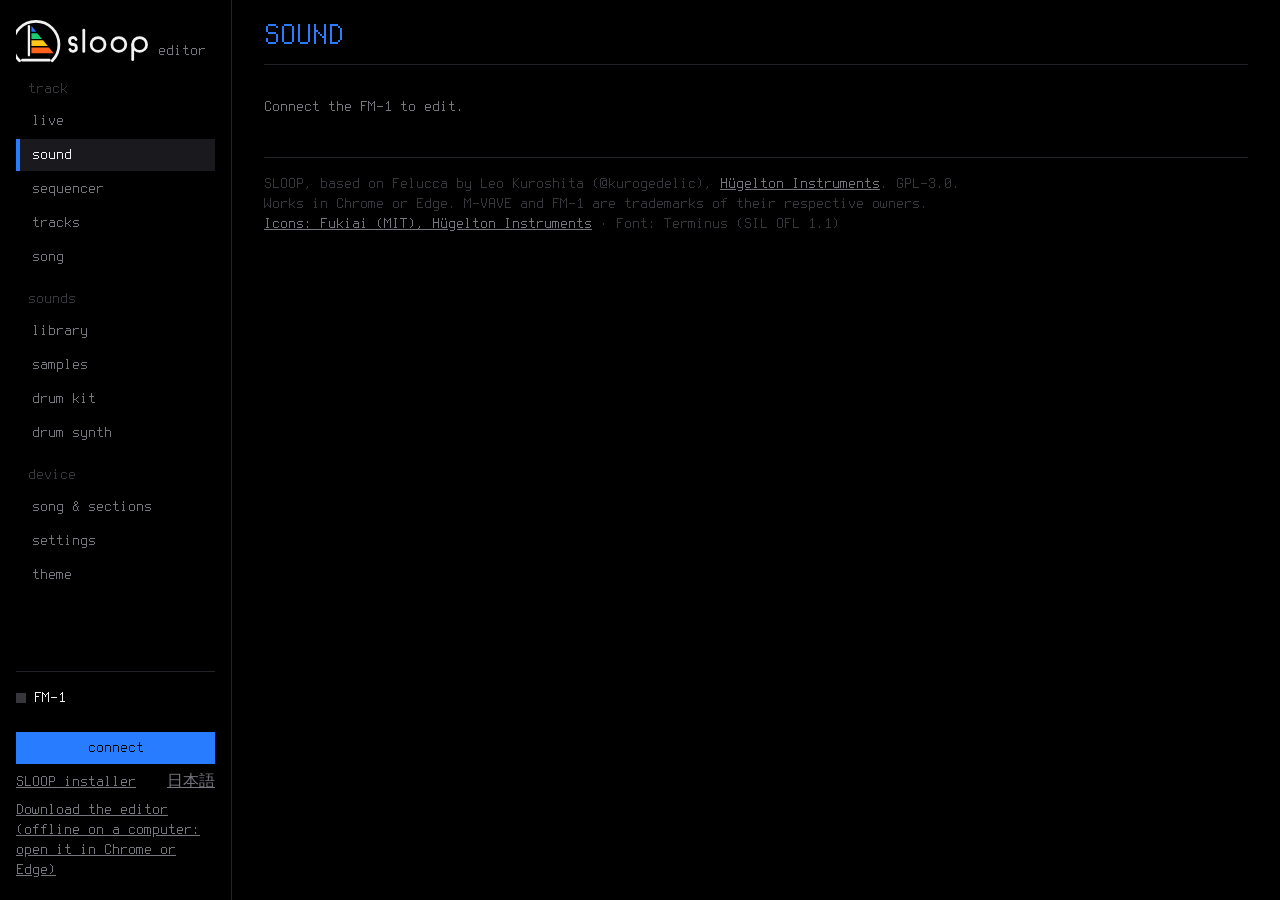
==== web/editor.html @ ec26dfc2 "design: adopt DESIGN.md, compile its tokens into the site DESIGN.md becomes the source of truth for " ====
<!doctype html>
<!-- SPDX-License-Identifier: GPL-3.0-only
     Copyright (C) 2026 Leo Kuroshita (@kurogedelic), Hügelton Instruments -->
<!-- Felucca web editor. One file, no libraries. Protocol: EDITOR_PROTOCOL.md.
     Add ?mock=1 to the URL to use a built-in simulated device. -->
<html lang="ja">
<head>
<meta charset="utf-8">
<meta name="viewport" content="width=device-width, initial-scale=1">
<title>SLOOP Editor</title>
<!--PWA--><link rel="manifest" href="../sloop.webmanifest"><meta name="theme-color" content="#0B0316"><link rel="icon" href="../icon-192.png"><!--/PWA-->
<style>
  /* SLOOP 2.4 editor: the FM-1's screen on a big display. Black, the four track colours, the device's own
     Terminus pixel font (tools/gen_webfont.py, inlined: the editor also runs from file://), 16 px and 32 px only
     so every pixel stays sharp. The accent (--trk) is the selected track's colour, as the curves on the device.
     Fukiai: Hügelton Instruments' icon font (MIT, FUKIAI-LICENSE.txt); icons stay hidden until it has loaded. */
  @font-face { font-family: "SLOOP Terminus"; src: /*SLOOP-FONT*/url([data-uri])/*SLOOP-FONT*/ format("truetype"); font-display: block; }
  @font-face { font-family: "Fukiai"; src: url("fukiai.ttf") format("truetype"); font-display: block; unicode-range: U+EA00-EB09; }
  :root {
    --bg: #000; --s1: #0b0b0e; --s2: #1a1a1e; --s3: #36363c; --line: #232329; --dim: #76767e; --fg2: #c4c4cc; --fg: #f2f2f2;
    --red: #ff2c34; --t1: #287cff; --t2: #1ecc70; --t3: #ffc618; --t4: #ff621a; --trk: var(--t1);
    --font: "SLOOP Terminus", ui-monospace, "Cascadia Mono", Menlo, Consolas, monospace;
    color-scheme: dark;
  }
  * { box-sizing: border-box; }
  html { background: var(--bg); }
  body { margin: 0; background: var(--bg); color: var(--fg2); font: 16px/20px var(--font); -webkit-font-smoothing: none;
         font-smooth: never; text-rendering: optimizeSpeed; font-variant-numeric: tabular-nums; }
  a { color: inherit; }
  h1, h2, h3 { font-weight: 400; margin: 0; font-size: 16px; line-height: 20px; }
  ::selection { background: var(--trk); color: #000; }
  [hidden] { display: none !important; }
  .dim { color: var(--dim); }
  .ic { font-family: "Fukiai"; font-style: normal; font-weight: 400; font-synthesis: none; line-height: 1; margin-right: .4em;
        -webkit-font-smoothing: antialiased; }
  html:not(.fk) .ic { display: none; }

  /* ---- controls ---- */
  button { font: inherit; color: var(--fg); background: var(--s2); border: 0; padding: 6px 12px; cursor: pointer;
           white-space: nowrap; text-transform: lowercase; }
  button:hover:not(:disabled) { background: var(--s3); }
  button:focus-visible, select:focus-visible, input:focus-visible, [tabindex]:focus-visible { outline: 2px solid var(--trk); outline-offset: 1px; }
  button:disabled { color: var(--s3); background: var(--s1); cursor: default; }
  button.pri { background: var(--trk); color: #000; }
  button.pri:hover:not(:disabled) { background: var(--fg); }
  button.pri:disabled { background: var(--s2); color: var(--s3); }
  button.warn:hover:not(:disabled) { background: var(--red); color: #000; }
  select, input[type=text], input[type=number], input[type=search] {
    font: inherit; color: var(--fg); background: var(--bg); border: 1px solid var(--s3); padding: 3px 6px; border-radius: 0; min-width: 0; }
  select { appearance: none; padding-right: 22px; cursor: pointer;
           background: var(--bg) linear-gradient(45deg, transparent 50%, var(--dim) 50%) no-repeat calc(100% - 9px) 55% / 5px 5px,
                       linear-gradient(-45deg, transparent 50%, var(--dim) 50%) no-repeat calc(100% - 4px) 55% / 5px 5px; }
  select[size], select[multiple] { background: var(--bg); padding: 0; }
  select option { background: var(--bg); color: var(--fg); }
  select[size] option { padding: 2px 8px; }
  select[size] option:checked { background: var(--trk); color: #000; }
  input[type=search] { padding-left: 8px; }
  input::placeholder { color: var(--s3); }
  input[type=checkbox] { appearance: none; width: 16px; height: 16px; margin: 0; border: 1px solid var(--dim); background: var(--bg);
                         vertical-align: -3px; cursor: pointer; display: inline-grid; place-content: center; }
  input[type=checkbox]:checked { background: var(--trk); border-color: var(--trk); }
  input[type=checkbox]:checked::after { content: ""; width: 8px; height: 8px; background: #000; }
  /* a slider: a thin bar filled to the value (--p, set by the editor), a small white handle; no native chrome */
  input[type=range] { appearance: none; -webkit-appearance: none; width: 100%; height: 16px; margin: 0; background: transparent; cursor: pointer; }
  input[type=range]::-webkit-slider-runnable-track { height: 4px;
    background: linear-gradient(90deg, var(--s3) var(--a, 0%), var(--c, var(--trk)) var(--a, 0%), var(--c, var(--trk)) var(--p, 0%), var(--s3) var(--p, 0%)); }
  input[type=range]::-moz-range-track { height: 4px;
    background: linear-gradient(90deg, var(--s3) var(--a, 0%), var(--c, var(--trk)) var(--a, 0%), var(--c, var(--trk)) var(--p, 0%), var(--s3) var(--p, 0%)); }
  input[type=range]::-webkit-slider-thumb { -webkit-appearance: none; width: 6px; height: 14px; margin-top: -5px; background: var(--fg); border: 0; border-radius: 0; }
  input[type=range]::-moz-range-thumb { width: 6px; height: 14px; background: var(--fg); border: 0; border-radius: 0; }
  input[type=range]:disabled { opacity: .3; }
  progress { appearance: none; -webkit-appearance: none; height: 6px; border: 0; background: var(--s3); vertical-align: middle; }
  progress::-webkit-progress-bar { background: var(--s3); }
  progress::-webkit-progress-value { background: var(--trk); }
  progress::-moz-progress-bar { background: var(--trk); }
  .bar { display: flex; flex-wrap: wrap; gap: 8px; align-items: center; margin: 0 0 8px; }
  .bar .grow { flex: 1; }
  .seg { display: inline-flex; flex-wrap: wrap; gap: 2px; }
  .seg button, button.tog { background: var(--s2); color: var(--dim); }
  .seg button[aria-pressed="true"], button.tog[aria-pressed="true"] { background: var(--trk); color: #000; }
  .seg.ids button { text-transform: none; }
  button:disabled .ic { opacity: .5; }
  label { white-space: nowrap; }
  table { border-collapse: collapse; }
  th { font-weight: 400; color: var(--dim); text-align: left; padding: 0 12px 4px 0; text-transform: lowercase; }
  td { padding: 2px 12px 2px 0; }
  td.i { color: var(--dim); text-align: right; }

  /* ---- the frame: the side bar (logo, pages, the device), the page ---- */
  .app { display: grid; grid-template-columns: 232px minmax(0, 1fr); min-height: 100vh; }
  .side { position: sticky; top: 0; height: 100vh; display: flex; flex-direction: column; gap: 16px; padding: 20px 16px;
          border-right: 1px solid var(--line); overflow-y: auto; }
  .brand { display: flex; align-items: flex-end; gap: 10px; color: var(--fg); text-decoration: none; }
  .brand svg { width: 132px; height: auto; display: block; }
  .brand span { color: var(--dim); text-transform: lowercase; padding-bottom: 2px; }
  .tabs { display: flex; flex-direction: column; gap: 2px; }
  .tabs .navh { color: var(--s3); margin: 14px 0 4px 12px; text-transform: lowercase; }
  .tabs .navh:first-child { margin-top: 0; }
  .tabs button { background: none; color: var(--dim); text-align: left; padding: 6px 12px; border-left: 4px solid transparent; }
  .tabs button:hover { color: var(--fg); background: var(--s1); }
  .tabs button[aria-selected="true"] { color: var(--fg); background: var(--s2); border-left-color: var(--trk); }
  .devcard { margin-top: auto; display: flex; flex-direction: column; gap: 8px; padding-top: 16px; border-top: 1px solid var(--line); }
  .devline { display: flex; align-items: center; gap: 8px; color: var(--fg); }
  .led { width: 10px; height: 10px; background: var(--s3); flex: none; }
  .led.on { background: var(--t2); box-shadow: 0 0 8px var(--t2); }
  .led.busy { background: var(--t3); }
  #version { color: var(--fg2); overflow-wrap: anywhere; }
  #live, #mock { color: var(--dim); }
  #connect { width: 100%; }
  .preview { border-bottom: 1px solid var(--line); padding: 16px 0; margin-bottom: 16px; }
  .preview > * { max-width: 848px; }
  .preview-toolbar, .preview-instrument, .preview-footer { display: flex; align-items: center; justify-content: space-between; gap: 12px; flex-wrap: wrap; }
  .preview-transport, .preview-volume, .preview-output, .preview-octaves { display: flex; align-items: center; gap: 8px; }
  .preview-transport { flex-wrap: wrap; }
  .preview-transport button { min-height: 36px; display: inline-flex; align-items: center; justify-content: center; gap: 8px; }
  .preview svg { width: 16px; height: 16px; flex: none; fill: currentColor; }
  .preview-summary { min-width: 0; overflow: hidden; text-overflow: ellipsis; white-space: nowrap; color: var(--fg2); }
  #preview-disclosure { color: var(--dim); background: none; padding: 4px 0; text-transform: none; }
  #preview-disclosure:hover { color: var(--fg); }
  .preview[data-expanded="false"] .preview-toolbar { display: grid; grid-template-columns: auto minmax(0, 1fr) auto; gap: 12px; }
  #preview-enable { color: var(--fg2); background: none; border: 1px solid var(--s3); }
  #preview-enable[aria-pressed="true"] { border-color: var(--trk); color: var(--fg); }
  #preview-enable:disabled { color: var(--dim); border-color: var(--line); }
  #preview-play { min-width: 112px; color: var(--trk); border: 1px solid var(--trk); }
  #preview-play:disabled { color: var(--dim); border-color: var(--line); }
  #preview-play[aria-pressed="true"] { background: var(--trk); color: #000; }
  .preview-volume { flex-wrap: wrap; }
  .preview-volume label { display: flex; align-items: center; gap: 8px; }
  #preview-volume { width: 112px; }
  #preview-volume-value { min-width: 4ch; text-align: right; color: var(--fg); }
  .preview-output { color: var(--dim); border-left: 1px solid var(--line); padding-left: 12px; }
  #preview-meter { appearance: none; width: 64px; height: 8px; border: 0; background: var(--s2); }
  #preview-meter::-webkit-meter-bar { border: 0; border-radius: 0; background: var(--s2); height: 8px; }
  #preview-meter::-webkit-meter-optimum-value { background: var(--t2); }
  #preview-meter::-moz-meter-bar { background: var(--t2); }
  .preview-instrument { margin: 12px 0 8px; }
  .preview-instrument-actions { display: flex; align-items: center; gap: 12px; }
  #preview-fold { background: none; padding: 4px 0; color: var(--dim); text-decoration: underline; }
  #preview-fold:hover { color: var(--fg); }
  #preview-sound { color: var(--dim); margin-left: 8px; }
  #preview-instrument { color: var(--fg); }
  #preview-octave { min-width: 5ch; text-align: center; }
  .preview-octaves button { width: 32px; height: 32px; padding: 0; }
  .preview-keys { position: relative; width: 100%; }
  .preview-keys button { touch-action: none; user-select: none; text-transform: none; padding: 8px; }
  .preview-keys kbd { font: inherit; color: var(--dim); }
  .preview-keys.piano { display: grid; grid-template-columns: repeat(8, minmax(0, 1fr)); gap: 2px; height: 96px; }
  .piano .white-key { height: 96px; display: flex; flex-direction: column; justify-content: flex-end; gap: 4px; align-items: center; background: var(--fg2); color: var(--bg); border-bottom: 3px solid var(--dim); }
  .piano .white-key:hover:not(:disabled) { background: var(--fg); }
  .piano .white-key kbd { color: var(--s3); }
  .piano .black-key { position: absolute; z-index: 1; left: calc(var(--key) * 12.5% - 3.75%); width: 7.5%; height: 56px; display: flex; flex-direction: column; align-items: center; justify-content: space-between; background: var(--s1); color: var(--fg); border: 1px solid var(--s3); border-bottom-width: 3px; padding: 4px; }
  .preview-keys.pads { display: grid; grid-template-columns: repeat(4, minmax(0, 1fr)); gap: 4px; max-width: 480px; }
  .pads button { min-width: 0; height: 48px; display: grid; grid-template-columns: 1fr auto; align-items: center; gap: 8px; border: 1px solid var(--s3); white-space: normal; text-align: left; line-height: 16px; }
  .pads button kbd { border: 1px solid var(--s3); min-width: 20px; text-align: center; }
  .preview-keys button[aria-pressed="true"], .preview-keys button[aria-pressed="true"]:hover { background: var(--trk); color: #000; border-color: var(--trk); }
  .preview-keys button[aria-pressed="true"] kbd { color: #000; }
  .preview-keys button:disabled { background: var(--s2); color: var(--dim); border-color: var(--line); }
  .preview-footer { margin-top: 12px; color: var(--dim); align-items: baseline; }
  .preview-footer .preview-help { white-space: nowrap; }
  #preview-status[data-error="true"] { color: var(--red); }
  .preview-footer kbd { font: inherit; color: var(--fg2); border: 1px solid var(--s3); padding: 0 4px; }
  .preview-sequence { grid-column: 1 / 3; margin-top: 12px; border-top: 1px solid var(--line); padding-top: 8px; }
  .preview-seq-head { display: flex; flex-wrap: wrap; align-items: center; gap: 8px 16px; margin-bottom: 8px; }
  .preview-seq-head > span { margin-right: auto; }
  .preview-seq-head label { color: var(--dim); }
  #preview-edit { background: none; color: var(--dim); text-decoration: underline; padding: 0; }
  #preview-edit:hover { color: var(--fg); }
  .preview-seq-row { display: grid; grid-template-columns: 128px minmax(0, 1fr); gap: 8px; margin-top: 4px; }
  .preview-seq-label { min-width: 0; }
  .preview-seq-tools { display: flex; flex-wrap: wrap; align-items: center; gap: 4px; margin-bottom: 4px; }
  .preview-seq-tools select { width: 64px; min-width: 0; padding: 0 4px; height: 24px; }
  .preview-seq-tools button { padding: 0; width: 24px; height: 24px; }
  .preview-seq-pages { color: var(--dim); font-size: 12px; white-space: nowrap; }
  .preview-seq-row > .preview-seq-steps { align-self: center; }
  .preview-seq-drums { margin-top: 8px; border-top: 1px solid var(--line); padding-top: 4px; }
  .preview-seq-drumhead { display: flex; flex-wrap: wrap; align-items: center; gap: 8px 16px; }
  .preview-seq-drumhead > .seq-all-drums { padding: 0; background: none; color: var(--dim); text-decoration: underline; margin-left: auto; }
  .seq-drum-toggle { padding: 0; max-width: 100%; white-space: normal; background: none; color: var(--c); text-align: left; text-transform: none; }
  .seq-drum-toggle:hover:not(:disabled) { background: none; color: var(--fg); }
  .seq-drum-toggle:focus-visible { outline: 1px solid var(--c); outline-offset: 2px; }
  .seq-drum-brief.on { color: var(--c); }
  .preview-seq-lane { color: var(--fg2); align-self: center; padding-left: 24px; overflow: hidden; text-overflow: ellipsis; white-space: nowrap; }
  .preview-seq-numbers { color: var(--dim); text-align: center; font-size: 12px; }
  .preview-seq-track { display: flex; align-items: center; gap: 4px; padding: 0; min-width: 0; width: 100%; height: 28px; color: var(--c); background: none; text-align: left; text-transform: none; }
  .preview-seq-track[aria-pressed="true"] { background: var(--s2); }
  .preview-seq-track .seq-name { flex: 1; min-width: 0; overflow: hidden; white-space: nowrap; text-overflow: ellipsis; color: var(--fg2); }
  .preview-seq-track .seq-no { width: 24px; flex: none; text-align: center; }
  .preview-seq-track .seq-position { flex: none; margin-left: auto; color: var(--dim); padding-right: 4px; font-size: 12px; white-space: nowrap; }
  .preview-seq-steps { display: grid; grid-template-columns: repeat(16, minmax(0, 1fr)); gap: 2px; }
  .preview-seq-cell { display: flex; align-items: center; justify-content: center; height: 28px; padding: 0; border: 1px solid var(--line); background: var(--s1); color: var(--dim); overflow: hidden; }
  .preview-seq-cell:hover:not(:disabled) { border-color: var(--c); background: var(--s3); }
  .preview-seq-cell:focus-visible { outline: 2px solid var(--c); outline-offset: 1px; }
  .preview-seq-cell.on { background: var(--s2); color: var(--c); border-color: var(--s3); }
  .preview-seq-cell.bar-start { border-left-color: var(--s3); }
  .preview-seq-cell.is-current { color: var(--c); border-color: var(--c); }
  .preview-seq-cell.on.is-current { background: var(--c); color: #000; }
  .preview-seq-cell.unused { visibility: hidden; }
  .preview-seq-row.is-muted .preview-seq-steps { opacity: .4; }
  .preview-seq-cell .seq-hit { display: none; width: 4px; height: 12px; background: currentColor; }
  .preview-seq-legend { color: var(--dim); margin: 6px 0 0; }
  #preview-note-dialog { font: inherit; color: var(--fg); background: var(--bg); border: 1px solid var(--s3); padding: 20px; width: 520px; max-width: calc(100vw - 32px); }
  #preview-note-dialog::backdrop { background: var(--bg); opacity: .7; }
  #preview-note-title { font-size: 16px; line-height: 24px; margin: 0 0 16px; color: var(--c); }
  .preview-note-chord { display: flex; flex-wrap: wrap; gap: 4px; margin-bottom: 12px; }
  .preview-note-chord button { padding: 4px 8px; }
  .preview-note-chord button[aria-pressed="true"] { color: var(--bg); background: var(--c); }
  .preview-note-picker-head { display: flex; flex-wrap: wrap; align-items: center; justify-content: space-between; gap: 8px; margin-bottom: 12px; }
  #preview-note-value { color: var(--c); }
  .preview-note-octave { display: flex; align-items: center; gap: 8px; }
  .preview-note-octave button { padding: 0; width: 32px; height: 32px; }
  .preview-note-piano.preview-keys.piano { grid-template-columns: repeat(7, minmax(0, 1fr)); height: 120px; }
  .preview-note-piano .white-key { height: 120px; }
  .preview-note-piano .black-key { left: calc(var(--key) * 14.285714% - 4.3%); width: 8.6%; height: 72px; padding: 4px 0; }
  .preview-note-listen { display: flex; align-items: center; gap: 8px; color: var(--dim); margin-top: 12px; }
  .preview-note-actions { display: flex; justify-content: flex-end; gap: 8px; margin-top: 20px; }
  @media (min-width: 1100px) {
    .preview[data-instrument="drums"][data-expanded="true"] { display: grid; grid-template-columns: minmax(0, 480px) minmax(0, 344px); column-gap: 24px; }
    .preview[data-instrument="drums"][data-expanded="true"] .preview-instrument { grid-column: 1; grid-row: 1; margin-top: 0; }
    .preview[data-instrument="drums"][data-expanded="true"] .preview-keys { grid-column: 1; grid-row: 2; }
    .preview[data-instrument="drums"][data-expanded="true"] .preview-toolbar { grid-column: 2; grid-row: 1 / 3; flex-direction: column; align-items: flex-start; justify-content: flex-start; gap: 16px; }
    .preview[data-instrument="drums"][data-expanded="true"] .preview-volume { flex-direction: column; align-items: flex-start; gap: 12px; }
    .preview[data-instrument="drums"][data-expanded="true"] .preview-output { border: 0; padding-left: 0; }
    .preview[data-instrument="drums"][data-expanded="true"] .preview-footer { grid-column: 1 / 3; }
  }
  @media (max-width: 1150px) {
    .preview-volume { width: 100%; justify-content: space-between; }
  }
  @media (max-width: 680px) {
    .preview[data-expanded="false"] .preview-toolbar { grid-template-columns: 1fr auto; gap: 8px; }
    .preview[data-expanded="false"] .preview-summary { grid-column: 1 / 3; grid-row: 2; }
    .preview-toolbar { align-items: flex-start; }
    .preview-volume { width: 100%; justify-content: space-between; }
    .preview-keys.pads { grid-template-columns: repeat(4, minmax(0, 1fr)); }
    .pads button { height: 64px; display: flex; flex-direction: column; align-items: flex-start; justify-content: space-between; gap: 4px; }
    .preview-footer { gap: 4px; }
    .preview-seq-row { grid-template-columns: 72px minmax(0, 1fr); gap: 4px; }
    .preview-seq-tools { flex-wrap: wrap; }
    .preview-seq-tools select { width: 72px; }
    .preview-seq-lane { padding-left: 0; font-size: 12px; }
    .preview-seq-track { gap: 0; }
    .preview-seq-track .seq-name { display: none; }
    .preview-seq-note { display: none; }
    .preview-seq-cell.on .seq-hit { display: block; }
  }
  .devcard .links { display: flex; justify-content: space-between; gap: 8px; }
  .lang { background: none; color: var(--dim); padding: 0; text-decoration: underline; text-transform: none; }
  .lang:hover:not(:disabled) { background: none; color: var(--fg); }

  .main { min-width: 0; padding: 0 32px 32px; }
  .top { position: sticky; top: 0; z-index: 5; background: var(--bg); padding: 20px 0 12px; border-bottom: 1px solid var(--line); }
  .titlebar { display: flex; align-items: flex-end; gap: 16px; min-height: 32px; }
  #pagetitle { font-size: 32px; line-height: 32px; color: var(--trk); text-transform: uppercase; white-space: nowrap; flex: none; }
  #status { margin-left: auto; color: var(--dim); text-align: right; min-height: 20px; overflow-wrap: anywhere; max-width: 70%;
            display: -webkit-box; -webkit-line-clamp: 2; -webkit-box-orient: vertical; overflow: hidden; }
  #status.err { color: var(--red); }
  .trackbar { display: flex; flex-wrap: wrap; gap: 8px; align-items: center; margin-top: 14px; }
  .trackbar > .dim { text-transform: lowercase; margin-right: 4px; }
  #trackbtns { gap: 8px; }
  #trackbtns button { display: flex; align-items: center; gap: 10px; padding: 0 12px 0 0; background: var(--s1); color: var(--fg2);
                      text-transform: none; min-width: 150px; max-width: 240px; overflow: hidden; }
  #trackbtns button .no { width: 32px; height: 32px; display: grid; place-content: center; background: var(--s2); color: var(--c); font-size: 16px; flex: none; }
  #trackbtns button .nm { overflow: hidden; text-overflow: ellipsis; }
  #trackbtns button[aria-pressed="true"] { background: var(--s2); color: var(--fg); box-shadow: inset 0 -2px var(--c); }
  #trackbtns button[aria-pressed="true"] .no { background: var(--c); color: #000; }
  .hint { margin: 32px 0; color: var(--dim); }
  .panel { padding-top: 20px; }
  footer { margin-top: 40px; padding-top: 16px; border-top: 1px solid var(--line); color: var(--s3); }
  footer a { color: var(--dim); }

  /* ---- cards and the parameter pages (the device's 4 knobs a page, one colour per knob) ---- */
  .card { background: var(--s1); border: 1px solid var(--line); padding: 14px 16px 16px; margin: 0 0 16px; min-width: 0; }
  .card > h2, .group > h2 { color: var(--fg); text-transform: uppercase; margin: 0 0 12px; display: flex; align-items: center; gap: 8px;
                            font-size: 32px; line-height: 32px; }
  .card > h2 .ic, .group > h2 .ic { font-size: 20px; }
  .card > h2 .sub, .group > h2 .sub { color: var(--dim); text-transform: lowercase; margin-left: auto; font-size: 16px; line-height: 16px; }
  .card > p.dim { margin: 0 0 12px; }
  .groups + .card { margin-top: 16px; }
  .cards2 { display: grid; grid-template-columns: repeat(auto-fit, minmax(min(100%, 420px), 1fr)); gap: 0 16px; align-items: start; }
  .groups { columns: 2 520px; column-gap: 16px; }
  .group { background: var(--s1); border: 1px solid var(--line); padding: 14px 16px 12px; min-width: 0; break-inside: avoid; margin: 0 0 16px; }
  .group h3 { color: var(--dim); text-transform: uppercase; margin: 10px 0 6px; display: flex; align-items: center; }
  .group h2 + h3 { margin-top: 0; }
  .knobs { display: grid; grid-template-columns: repeat(4, minmax(0, 1fr)); border-top: 1px solid var(--line); }
  /* 2.5: the DRUM SYNTH page */
  /* 2.7: the Theme page */
  .thwrap { display: flex; flex-wrap: wrap; gap: 16px; align-items: flex-start; margin: 8px 0; }
  #thprev { width: 360px; max-width: 100%; aspect-ratio: 1; image-rendering: pixelated; border: 1px solid var(--line); border-radius: 6px; background: var(--bg); }
  .thside { flex: 1; min-width: 260px; }
  .thside h3 { margin: 10px 0 4px; font-size: 13px; }
  .thcols { display: grid; grid-template-columns: repeat(5, minmax(0, 1fr)); gap: 6px; }
  .thcols label { display: flex; flex-direction: column; gap: 3px; font-size: 12px; }
  .thcols input[type=color] { width: 100%; height: 34px; padding: 0; border-radius: 4px; cursor: pointer; }
  #p-theme .thbad { outline: 3px solid var(--red); outline-offset: 1px; }
  #p-theme .bad { color: var(--red); }
  #thcode, #thpaste { flex: 1; min-width: 16em; font-family: ui-monospace, monospace; font-size: 12px; }
  .dslanes { display: grid; grid-template-columns: repeat(8, minmax(0, 1fr)); gap: 4px; margin: 6px 0 10px; }
  .dslanes button { --c: var(--t4); padding: 8px 4px; white-space: nowrap; overflow: hidden; text-overflow: ellipsis; }
  .dslanes button[aria-pressed=true] { background: var(--c); border-color: var(--c); color: #000; }
  .dsrng { display: inline-flex; align-items: center; gap: 6px; }
  .dsrng input[type=range] { width: 110px; --c: var(--t4); }
  #dsgroups .knob { --c: var(--t4); }
  .knob { --c: var(--t1); position: relative; padding: 8px 10px 10px; min-width: 0; border-left: 1px solid var(--line);
          display: flex; flex-direction: column; gap: 4px; }
  .knob:first-child { border-left: 0; padding-left: 0; }
  .knobs > .knob:nth-child(4n + 2) { --c: var(--t2); }
  .knobs > .knob:nth-child(4n + 3) { --c: var(--t3); }
  .knobs > .knob:nth-child(4n + 4) { --c: var(--t4); }
  .knob .kl { color: var(--c); text-transform: uppercase; overflow: hidden; text-overflow: ellipsis; white-space: nowrap; }
  .knob .v { color: var(--fg); font-size: 32px; line-height: 32px; white-space: nowrap; overflow: hidden; cursor: ns-resize;
             user-select: none; touch-action: none; }
  .knob .v small { font-size: 16px; line-height: 16px; color: var(--dim); margin-left: 4px; }
  .knob .v.long { font-size: 16px; line-height: 32px; }
  .knob select { width: 100%; color: var(--fg); border-color: var(--s3); font-size: 16px; }
  .knob.enum .v { display: none; }
  .knob.enum select { margin-top: 6px; height: 34px; color: var(--c); border-color: var(--line); background-color: var(--s2); }
  .knob.pushed .v, .knob.pushed select { color: var(--trk); }
  /* wave choices: a page-drawn picker so the options carry an icon (Chrome 135+); native menus get words only */
  @supports (appearance: base-select) {
    select.wave, select.wave::picker(select) { appearance: base-select; }
    select.wave > button { font: inherit; background: none; color: inherit; padding: 0; text-align: start; text-transform: none; }
    select.wave::picker(select) { border: 1px solid var(--s3); background: var(--bg); color: var(--fg); padding: 0; }
    select.wave option { padding: 2px 8px; min-block-size: 0; }
    select.wave option:checked { color: var(--trk); }
    select.wave option:hover, select.wave option:focus-visible { background: var(--trk); color: #000; }
    select.wave option::checkmark { display: none; }
  }

  /* ---- sound: the engine and its presets ---- */
  .browser { display: grid; grid-template-columns: 200px minmax(220px, 360px) 1fr; gap: 16px; align-items: start; }
  .browser .fld { display: flex; flex-direction: column; gap: 6px; color: var(--dim); text-transform: lowercase; }
  .browser select:not([size]) { width: 100%; }
  .browser select[size] { width: 100%; height: 200px; }
  .browser .acts { display: flex; flex-direction: column; gap: 8px; align-items: flex-start; padding-top: 26px; }
  .browser .acts .bar { margin: 0; }
  #engine { height: 34px; }

  /* ---- sequencer: the steps as the device's tiles, the drum lanes ---- */
  .grid { display: grid; grid-template-columns: repeat(16, minmax(0, 1fr)); gap: 3px; margin: 8px 0 16px; }
  .grid button { background: var(--s2); color: var(--dim); padding: 4px 5px; min-width: 0; height: 58px; display: flex; flex-direction: column;
                 justify-content: space-between; text-align: left; overflow: hidden; text-transform: none; }
  .grid button:hover:not(:disabled) { background: var(--s3); }
  .grid button .n { color: var(--s3); }
  .grid button.beat .n { color: var(--dim); }
  .grid button .x { overflow: hidden; overflow-wrap: anywhere; color: var(--fg2); line-height: 16px; max-height: 32px; }
  .grid button.on { background: var(--trk); }
  .grid button.on .n, .grid button.on .x { color: #000; }
  .grid button.acc { box-shadow: inset 0 3px var(--fg); }
  .grid button.tie { background: repeating-linear-gradient(-45deg, var(--s2) 0 6px, var(--s3) 6px 8px); }
  .grid button.lk .n::after { content: " \25AA"; }
  .grid button.fc1 .n::before { content: "F "; }
  .grid button.fc2 .n::before { content: "\00d7 "; }
  .grid button.sel { outline: 2px solid var(--fg); outline-offset: 1px; }
  .stepdetail { margin: 0 0 16px; padding: 12px 0 0; border-top: 1px solid var(--line); }
  .stepdetail .bar > * { margin-right: 8px; }
  .stepdetail input[type=number] { width: 70px; }
  .stepcols { columns: 520px; column-gap: 32px; }
  .stepcols table { break-inside: avoid; margin-bottom: 12px; }
  #steps input[type=text] { width: 140px; }
  #steps input[type=number] { width: 60px; }
  #steps .bad { border-color: var(--red); color: var(--red); }
  #steps tr.off td { color: var(--s3); }
  #steps tr.hl td { background: var(--s2); }
  /* ---- 2.5: LEN at hand, the piano roll, the MIDI preview, the song order ---- */
  .seqtools input[type=number] { width: 64px; text-align: center; }
  .seqtools .sq { min-width: 34px; padding: 0 8px; }
  .seqtools > * { margin-right: 6px; }
  .rollbox { overflow-x: auto; margin: 8px 0; border: 1px solid var(--line); }
  .rollbox canvas { display: block; touch-action: none; }
  .midiprev { border: 1px solid var(--line); padding: 12px; margin: 8px 0 16px; }
  .midiprev ul { margin: 6px 0; padding-left: 20px; }
  .midiprev ul.warn li { color: var(--t3); }
  table.song td, table.song th { padding: 4px 8px; text-align: left; }
  table.song input[type=number] { width: 64px; }
  table.song td.acts button { min-width: 34px; padding: 0 6px; margin-right: 4px; }
  table.song tr.bad td { color: var(--red); }
  #p-song .bad { color: var(--red); }
  details.more { margin-top: 8px; }
  details.more > summary { cursor: pointer; color: var(--dim); text-transform: lowercase; list-style: none; padding: 6px 0; }
  details.more > summary::before { content: "\25B8  "; }
  details.more[open] > summary::before { content: "\25BE  "; }
  .dgrid { display: grid; gap: 2px; margin: 8px 0 16px; overflow-x: auto; }
  .dgrid .ln { color: var(--fg2); white-space: nowrap; padding-right: 10px; align-self: center; text-transform: lowercase; }
  .dgrid .hd { color: var(--dim); }
  .dgrid .gap { grid-column: 1 / -1; height: 12px; }
  .dgrid button { background: var(--s2); color: #000; padding: 0; min-width: 18px; height: 22px; line-height: 22px; text-align: center; }
  .dgrid button.beat { background: var(--s3); }
  .dgrid button:hover { outline: 1px solid var(--dim); }
  .dgrid button.on { background: var(--t4); }
  .dgrid button.on.l1 { background: color-mix(in srgb, var(--t4) 35%, var(--s2)); }
  .dgrid button.on.l2 { background: color-mix(in srgb, var(--t4) 65%, var(--s2)); }
  .dgrid button.on.l3 { background: var(--fg); }

  /* ---- mixer: the device's TRACKS strips ---- */
  .mixer { display: grid; grid-template-columns: repeat(4, minmax(0, 170px)); gap: 12px; margin: 4px 0 12px; }
  .strip { --c: var(--t1); background: var(--bg); border: 1px solid var(--line); padding: 12px 10px; display: flex; flex-direction: column;
           align-items: center; gap: 8px; min-width: 0; }
  .strip.sel { border-color: var(--c); }
  .strip button.num { width: 48px; height: 48px; font-size: 32px; padding: 0; background: var(--s2); color: var(--c); }
  .strip.sel button.num { background: var(--c); color: #000; }
  .strip .snd { width: 100%; text-align: center; color: var(--fg); overflow-wrap: anywhere; min-height: 40px; }
  .strip .rec, .strip .solo { color: var(--s3); text-transform: lowercase; }
  .strip .rec.on { color: #000; background: var(--red); padding: 0 6px; }
  .strip .rec:not(.on) .ic { visibility: hidden; }
  .strip .solo { visibility: hidden; }
  .strip .solo.on { visibility: visible; color: #000; background: var(--fg); padding: 0 6px; }
  .strip input.fader { writing-mode: vertical-lr; direction: rtl; width: 32px; height: 180px; }
  .strip input.fader::-webkit-slider-runnable-track { width: 6px; height: 100%; background: linear-gradient(0deg, var(--c) var(--p, 0%), var(--s3) var(--p, 0%)); }
  .strip input.fader::-moz-range-track { width: 6px; background: linear-gradient(0deg, var(--c) var(--p, 0%), var(--s3) var(--p, 0%)); }
  .strip input.fader::-webkit-slider-thumb { width: 18px; height: 8px; margin-top: 0; margin-left: -6px; }
  .strip input.fader::-moz-range-thumb { width: 18px; height: 8px; }
  .strip .lv { color: var(--fg); font-size: 32px; line-height: 32px; }
  .strip .v { white-space: nowrap; }
  .strip .pan { width: 100%; }
  .strip.muted .fader, .strip.muted .lv { opacity: .35; }
  .strip button { width: 100%; }
  .strip button.tog[aria-pressed="true"] { background: var(--c); color: #000; }
  .strip button.selb:disabled { background: none; color: var(--c); }

  /* ---- library and the device bank ---- */
  .libcols { display: grid; grid-template-columns: repeat(auto-fit, minmax(min(100%, 420px), 1fr)); gap: 16px; }
  .libcols > .card { margin: 0; }
  .libcols .bar input[type=search] { flex: 1 1 140px; }
  .list { height: 360px; overflow: auto; border: 1px solid var(--line); background: var(--bg); resize: vertical; }
  .list table { width: 100%; table-layout: fixed; }
  .list th { position: sticky; top: 0; background: var(--s1); padding: 4px 8px; }
  .list td { padding: 3px 8px; white-space: nowrap; overflow: hidden; text-overflow: ellipsis; color: var(--fg2); }
  .list tr[data-id]:hover td, .list tr[data-slot]:hover td { background: var(--s2); }
  .list tr[data-id], .list tr[data-slot] { cursor: pointer; }
  .list tr.sel td, .list tr.sel:hover td { background: var(--trk); color: #000; }
  .list tr.empty td { color: var(--s3); }
  .list tr.over td { outline: 1px dashed var(--trk); outline-offset: -1px; }
  .list.over { outline: 1px solid var(--trk); }
  .list .none { padding: 12px; color: var(--dim); }
  .list col.n { width: 52px; } .list col.e { width: 96px; } .list col.d { width: 110px; }

  /* ---- samples: CHOP and the user slots ---- */
  .smp { background: var(--s1); border: 1px solid var(--line); padding: 14px 16px; margin: 0 0 16px; }
  .smp.over { outline: 2px dashed var(--trk); outline-offset: -2px; }
  .smp .head { display: flex; flex-wrap: wrap; gap: 8px 12px; align-items: center; margin: 0 0 8px; }
  .smp .head b { font-weight: 400; color: var(--fg); min-width: 48px; }
  .smp > .head:first-child b { font-size: 32px; line-height: 32px; color: var(--trk); }
  .smp progress { width: 180px; }
  .smp table { margin: 8px 0 0; }
  .smp input.name { width: 110px; text-transform: uppercase; }
  .smp input.root { width: 60px; }
  .smp .bad { color: var(--red); }
  .chop canvas.wave { display: block; width: 100%; height: 150px; margin: 8px 0; background: var(--bg); border: 1px solid var(--line);
                      cursor: default; touch-action: none; }
  .chop .sep { width: 12px; }
  .chop input.num { width: 70px; }
  .chop input[type=range] { width: 110px; }
  .chop button.tap { min-width: 80px; }
  .chop .chops { display: flex; flex-wrap: wrap; gap: 3px; margin: 8px 0; }
  .chop .chip { display: inline-flex; align-items: center; gap: 4px; background: var(--s2); color: var(--fg2); padding: 3px 8px; cursor: pointer;
                user-select: none; text-transform: none; }
  .chop .chip.on { background: var(--trk); color: #000; }
  .chop .chip.off { color: var(--s3); text-decoration: line-through; }
  .chop input.len { width: 180px; }
  .chop .selrow[hidden] { display: none; }

  /* ---- drum kit: 16 pads, one per drum lane, as the white keys ---- */
  .kithead { display: grid; grid-template-columns: minmax(0, 1fr) auto; gap: 12px 24px; align-items: end; }
  .kitmeter { display: flex; align-items: center; gap: 10px; }
  .kitmeter progress { width: 220px; height: 8px; }
  .kitmeter.over progress::-webkit-progress-value { background: var(--red); }
  .kitmeter.over span { color: var(--red); }
  .pads { display: grid; grid-template-columns: repeat(4, minmax(0, 1fr)); gap: 10px; margin: 16px 0; }
  .pad { --c: var(--t4); background: var(--bg); border: 1px solid var(--line); padding: 10px; min-width: 0; display: flex; flex-direction: column;
         gap: 6px; position: relative; min-height: 170px; }
  .pad.over { outline: 2px dashed var(--c); outline-offset: -2px; }
  .pad .ph { display: flex; align-items: baseline; gap: 8px; }
  .pad .ph b { font-weight: 400; color: var(--c); text-transform: uppercase; }
  .pad .ph .key { color: var(--s3); margin-left: auto; }
  .pad canvas { width: 100%; height: 48px; display: block; background: var(--s1); cursor: pointer; }
  .pad .fn { color: var(--fg2); overflow: hidden; text-overflow: ellipsis; white-space: nowrap; }
  .pad .empty { flex: 1; display: grid; place-content: center; color: var(--s3); text-align: center; cursor: pointer; border: 1px dashed var(--s3); }
  .pad .empty:hover { color: var(--fg2); border-color: var(--dim); }
  .pad .row3 { display: grid; grid-template-columns: auto 1fr auto; gap: 6px; align-items: center; color: var(--dim); }
  .pad .row3 .val { color: var(--fg2); min-width: 64px; text-align: right; }
  .pad .acts { display: flex; gap: 4px; }
  .pad .acts button { padding: 3px 8px; }
  .pad.playing canvas { outline: 1px solid var(--c); }
  .kstep { border-top: 1px solid var(--line); padding: 16px 0 4px; margin-top: 8px; }
  .kstep > h3 { display: flex; align-items: center; gap: 12px; color: var(--fg); text-transform: uppercase; margin: 0 0 10px; }
  .kstep > h3 .num { width: 32px; height: 32px; display: grid; place-content: center; background: var(--trk); color: #000; font-size: 32px; line-height: 32px; }
  .dest { display: grid; grid-template-columns: minmax(0, 2fr) repeat(4, minmax(0, 1fr)); gap: 8px; margin: 0 0 10px; }
  .dest button { display: flex; flex-direction: column; align-items: flex-start; gap: 4px; padding: 10px 12px; background: var(--bg);
                 border: 1px solid var(--s3); text-transform: none; white-space: normal; text-align: left; min-height: 92px; }
  .dest button b { font-weight: 400; font-size: 32px; line-height: 32px; color: var(--fg); }
  .dest button .cap { color: var(--dim); }
  .dest button .now { color: var(--s3); overflow-wrap: anywhere; }
  .dest button.full .now { color: var(--fg2); }
  .dest button.big { border-color: var(--t4); }
  .dest button.big b { color: var(--t4); }
  .dest button[aria-checked="true"] { background: var(--s2); border-color: var(--trk); box-shadow: inset 0 0 0 1px var(--trk); }
  .dest button[aria-checked="true"] b { color: var(--trk); }
  .dest button:disabled { opacity: .35; }
  .destnote { color: var(--fg2); margin: 0 0 10px; }
  .destnote .warn, .warn-t { color: var(--t3); }

  /* ---- samples: the slots, files or CHOP, send ---- */
  .dest.slots4 { grid-template-columns: repeat(4, minmax(0, 1fr)); }
  .dest.slots4 button progress { width: 100%; height: 4px; }
  .modes { margin: 0 0 10px; }
  .modes button { padding: 8px 16px; text-transform: none; }
  .modes button[aria-selected="true"] { background: var(--trk); color: #000; }
  .modehelp { color: var(--fg2); margin: 0 0 12px; max-width: 980px; }
  .modehelp p { margin: 0 0 4px; }
  .modehelp p:first-child { color: var(--fg); }
  .dropzone { border: 1px dashed var(--s3); padding: 28px 16px; display: grid; place-items: center; gap: 6px; cursor: pointer;
              text-align: center; margin: 0 0 12px; background: var(--bg); }
  .dropzone b { font-weight: 400; color: var(--fg); }
  .dropzone:hover, .dropzone.over { border-color: var(--trk); }
  .dropzone.over { outline: 2px dashed var(--trk); outline-offset: -2px; }
  canvas.keymap { display: block; width: 100%; height: 44px; margin: 8px 0 12px; }
  .flist { display: grid; gap: 2px; margin: 0 0 8px; }
  .frow { --c: var(--t1); display: grid; grid-template-columns: 40px minmax(0, 1fr) 80px 120px 80px 120px 150px 40px; gap: 8px; align-items: center;
          background: var(--bg); padding: 4px 8px; border-left: 4px solid var(--c); }
  .frow.fhead { background: none; border-left-color: transparent; color: var(--dim); text-transform: lowercase; }
  .frow .fn { overflow: hidden; text-overflow: ellipsis; white-space: nowrap; color: var(--fg); }
  .frow input.root { width: 72px; }
  .frow button { padding: 3px 0; }
  .frow .gain { display: grid; grid-template-columns: 1fr 52px; gap: 6px; align-items: center; }
  .frow .gain .val { color: var(--fg2); text-align: right; }
  .frow select { width: 100%; min-width: 0; }
  .floopbox { display: grid; gap: 2px; }
  .floop { --c: var(--t1); display: grid; grid-template-columns: minmax(0, 1fr); gap: 6px; background: var(--bg); padding: 6px 8px 8px 48px;
           border-left: 4px solid var(--c); }
  .floop canvas.loopwave { display: block; width: 100%; height: 48px; }
  .floop .lpt { display: grid; grid-template-columns: 90px minmax(0, 1fr) 64px; gap: 8px; align-items: center; }
  .floop .lpt .val { color: var(--fg2); text-align: right; }
  .pane .smp.chop { border: 0; padding: 0; margin: 0; background: none; }
  .seg button.trk[aria-pressed], .seg button.trk { color: var(--c); }
  .seg button.trk:hover:not(:disabled) { background: var(--c); color: #000; }
  .seg button.trk:disabled { color: var(--s3); }
  /* ---- projects, settings ---- */
  .slots { display: grid; grid-template-columns: repeat(auto-fill, minmax(200px, 1fr)); gap: 12px; }
  .slot { background: var(--bg); border: 1px solid var(--line); padding: 12px; display: flex; flex-direction: column; gap: 8px; }
  .slot b { font-weight: 400; font-size: 32px; line-height: 32px; color: var(--fg); }
  .slot .st { color: var(--dim); text-transform: lowercase; }
  .slot.used .st { color: var(--t2); }
  .slot .bar { margin: 0; }
  #sysinfo th { padding-right: 24px; }
  #sysinfo td { color: var(--fg); }
  .fm6ops { overflow-x: auto; }
  .fm6list { display: grid; grid-template-columns: repeat(auto-fill, minmax(190px, 1fr)); gap: 4px; margin: 6px 0 10px; }
  .fm6v { display: flex; align-items: center; gap: 6px; min-width: 0; }
  .fm6v button { flex: 1; min-width: 0; text-align: left; white-space: nowrap; overflow: hidden; text-overflow: ellipsis; text-transform: none; }
  .fm6v .dim { width: 2.6em; }
  #fm6panel.drop { outline: 2px dashed var(--trk); outline-offset: -6px; }
  .fm6ops td, .fm6ops th { padding: 1px 3px; }
  input.fm6n { width: 3.6em; padding: 2px 3px; }
  #fm6panel h3 { margin: 16px 0 6px; color: var(--dim); text-transform: uppercase; }

  /* ---- narrow screens: the side bar becomes a top bar ---- */
  @media (max-width: 860px) {
    .app { grid-template-columns: minmax(0, 1fr); }
    .side { position: static; height: auto; flex-direction: row; flex-wrap: wrap; align-items: center; gap: 12px; padding: 12px 16px;
            border-right: 0; border-bottom: 1px solid var(--line); }
    .brand svg { width: 96px; }
    .tabs { flex-direction: row; overflow-x: auto; order: 3; width: 100%; }
    .tabs .navh { display: none; }
    .tabs button { border-left: 0; border-bottom: 3px solid transparent; }
    .tabs button[aria-selected="true"] { border-bottom-color: var(--trk); }
    .devcard { margin: 0 0 0 auto; padding: 0; border: 0; flex-direction: row; flex-wrap: wrap; align-items: center; }
    #connect { width: auto; }
    .main { padding: 0 16px 24px; }
    .top { position: static; }
    .browser { grid-template-columns: 1fr; }
    .browser .acts { padding-top: 0; }
    .grid { grid-template-columns: repeat(8, minmax(0, 1fr)); }
    .mixer { grid-template-columns: repeat(2, minmax(0, 1fr)); }
    .pads { grid-template-columns: repeat(2, minmax(0, 1fr)); }
    .knobs { grid-template-columns: repeat(2, minmax(0, 1fr)); }
    .dslanes { grid-template-columns: repeat(4, minmax(0, 1fr)); }
    .knobs > .knob:nth-child(2n + 1) { border-left: 0; padding-left: 0; }
    .kithead { grid-template-columns: 1fr; }
    .dest, .dest.slots4 { grid-template-columns: repeat(2, minmax(0, 1fr)); }
    .frow { grid-template-columns: 28px minmax(0, 1fr) 72px 32px; gap: 6px; }   /* ▶ file note ×, then loop and gain */
    .frow input.root { width: 100%; }
    .frow > :nth-child(6) { grid-column: 2; grid-row: 2; }
    .frow > :nth-child(7) { grid-column: 3 / 5; grid-row: 2; }
    .frow > :nth-child(8) { grid-column: 4; grid-row: 1; }
    .floop { padding-left: 8px; }
    .floop .lpt { grid-template-columns: 80px minmax(0, 1fr) 56px; }
    .frow > :nth-child(4), .frow > :nth-child(5) { display: none; }
    .dest button.big { grid-column: 1 / -1; }
  }
  /* ---- 2.7: the LIVE page (the FM-1 under the hands: transport, sections, mixer, effects, keys) ---- */
  #lv { --c: var(--trk); }
  #lv .lvcard { margin-bottom: 12px; }
  #lv .lvcard > h2, #lv .lvhead h2 { color: var(--fg); text-transform: uppercase; font-size: 16px; line-height: 20px; margin: 0 0 10px; }
  #lv .lvhead h2 { margin: 0; }
  #lv .lvhead { display: flex; flex-wrap: wrap; align-items: center; gap: 10px 20px; margin-bottom: 10px; }
  #lv .lvhint { margin: 8px 0 0; }
  #lv button { touch-action: manipulation; }
  .lvneeds { color: var(--t3); border: 1px solid var(--t3); padding: 8px 12px; margin: 0 0 12px; }
  .lvgrp { display: flex; flex-wrap: wrap; align-items: center; gap: 8px; }
  .lvtrans { display: flex; flex-wrap: wrap; align-items: center; gap: 12px 28px; }
  html.lvfocus .lvtrans { position: sticky; top: 0; z-index: 4; }
  .lvright { margin-left: auto; }
  .lvbig { font-size: 32px; line-height: 32px; min-width: 132px; height: 64px; padding: 0 16px; }
  .lvplay { background: var(--s2); color: var(--t2); border: 2px solid var(--t2); }
  .lvplay.on { background: var(--t2); color: #000; }
  .lvrec { height: 64px; min-width: 96px; color: var(--red); border: 2px solid var(--red); background: var(--s2); }
  .lvrec.on { background: var(--red); color: #000; }
  .lvrec.wait { animation: lvblink .5s steps(1) infinite; }
  .lvundo { display: flex; flex-direction: column; gap: 2px; }
  .lvundo button { padding: 4px 10px; }
  .lvpos { display: grid; gap: 2px; min-width: 128px; }
  .lvpos b { font-size: 32px; line-height: 32px; color: var(--fg); font-weight: 400; }
  .lvbeat { display: flex; gap: 4px; }
  .lvbeat i { width: 14px; height: 6px; background: var(--s3); }
  .lvbeat i.on { background: var(--fg); }
  .lvfill { display: grid; height: 64px; min-width: 88px; place-content: center; text-align: center; border: 2px solid var(--s3); color: var(--t3); background: var(--s2); touch-action: none; }
  .lvfill small { color: var(--dim); }
  .lvfill.on, .lvfill.act { background: var(--t3); color: #000; }
  .lvfill.on small, .lvfill.act small { color: #000; }
  .lvcpu { min-width: 6ch; }
  @keyframes lvblink { 50% { opacity: .35; } }
  /* a knob: drag up / down (Shift: fine), the wheel, the arrow keys; double-click: its default */
  .lk { display: grid; justify-items: center; gap: 0; width: 64px; cursor: ns-resize; touch-action: none; user-select: none; -webkit-user-select: none; }
  .lk svg { width: 48px; height: 48px; display: block; }
  .lk .kb { fill: none; stroke: var(--s3); stroke-width: 4; }
  .lk .kf { fill: none; stroke: var(--c, var(--trk)); stroke-width: 4; }
  .lk .kl { color: var(--dim); text-transform: lowercase; white-space: nowrap; max-width: 100%; overflow: hidden; text-overflow: ellipsis; }
  .lk .kv { color: var(--fg); white-space: nowrap; }
  .lk.drag .kv, .lk:focus-visible .kv { color: var(--c, var(--trk)); }
  .lvtrans .lk { width: 76px; }
  .lvbpm { width: 80px; }
  .lvbpm svg { width: 64px; height: 64px; }
  .lvbpm .kv { font-size: 32px; line-height: 32px; }
  /* sections A..D */
  .lvsecrow { display: grid; grid-template-columns: repeat(4, minmax(0, 1fr)); gap: 8px; }
  .lvsec { height: 84px; display: flex; flex-direction: column; align-items: flex-start; justify-content: space-between; padding: 8px 12px;
           border: 2px solid var(--c); background: var(--bg); color: var(--fg); text-transform: none; }
  .lvsec b { font-size: 32px; line-height: 32px; font-weight: 400; color: var(--c); }
  .lvsec small { color: var(--dim); text-transform: lowercase; }
  .lvsec.cur { background: var(--c); }
  .lvsec.cur b, .lvsec.cur small { color: #000; }
  .lvsec.next { animation: lvblink .5s steps(1) infinite; }
  .lvsec.empty { border-color: var(--s3); }
  .lvsec.empty b { color: var(--s3); }
  .lvstorerow { display: flex; flex-wrap: wrap; align-items: center; gap: 4px; margin: 10px 0 0; }
  .lvstorerow span { margin-right: 6px; }
  .lvstore { padding: 2px 10px; }
  /* mixer, master fx, effects */
  .lvcols { display: grid; grid-template-columns: minmax(0, 1.4fr) minmax(0, 1fr); gap: 0 12px; align-items: start; }
  .lvknobs { display: flex; flex-wrap: wrap; gap: 8px 12px; }
  .lvstrips { display: grid; grid-template-columns: repeat(4, minmax(0, 1fr)); gap: 8px; }
  .lstrip { background: var(--bg); border: 1px solid var(--line); border-top: 4px solid var(--c); padding: 8px; display: flex; flex-direction: column; gap: 8px; min-width: 0; }
  .lstrip.target { border-color: var(--c); }
  .lstrip.muted .lsbody { opacity: .4; }
  .lstrip.rec .lsnum { background: var(--red); }
  .lshead { display: flex; align-items: center; gap: 8px; min-width: 0; }
  .lsnum { background: var(--c); color: #000; padding: 0 6px; flex: none; }
  .lsname { color: var(--dim); overflow: hidden; text-overflow: ellipsis; white-space: nowrap; }
  .lssnd { display: grid; grid-template-columns: auto minmax(0, 1fr) auto; gap: 2px; }
  .lssound { width: 100%; color: var(--fg); }
  .lsnav { padding: 3px 8px; }
  .lsprog { height: 3px; background: var(--s2); }
  .lsprog i { display: block; height: 100%; width: 0; background: var(--c); }
  .lsbody { display: grid; grid-template-columns: 36px minmax(0, 1fr); gap: 6px; align-items: start; }
  .lsknobs { display: grid; grid-template-columns: repeat(2, minmax(0, 1fr)); gap: 4px 0; justify-items: center; }
  .lstrip .lk { width: 100%; min-width: 0; }
  .lstrip .lk .kl { overflow: hidden; text-overflow: ellipsis; max-width: 100%; }
  .lstrip .lk svg { width: 40px; height: 40px; }
  .lsbtns { display: grid; grid-template-columns: 1fr 1fr; gap: 2px; }
  .lsbtns .lssel { grid-column: 1 / 3; }
  #lv .lsbtns button { padding: 8px 4px; }
  #lv .lsmute[aria-pressed="true"] { background: var(--red); color: #000; }
  #lv .lssolo[aria-pressed="true"] { background: var(--fg); color: #000; }
  #lv .lssel[aria-pressed="true"] { background: var(--c); color: #000; }
  /* a fader: drag, a click on its track, the wheel, the keys; the track's meter beside it */
  .lfd { display: flex; gap: 4px; height: 216px; cursor: ns-resize; touch-action: none; user-select: none; -webkit-user-select: none; }
  .lfd .ft { position: relative; width: 22px; background: var(--s2); }
  .lfd .ff { position: absolute; left: 0; right: 0; bottom: 0; background: var(--c); opacity: .85; }
  .lfd .fc { position: absolute; left: -3px; right: -3px; height: 6px; background: var(--fg); }
  .lfd .fm { position: relative; width: 6px; background: var(--s2); }
  .lfd .fm i { position: absolute; left: 0; right: 0; bottom: 0; height: 0; background: var(--t2); transition: height 80ms linear; }
  .lfd:focus-visible .fc { background: var(--c); }
  .lvfxg { margin-top: 10px; }
  .lvfxg > .dim { display: block; margin-bottom: 4px; text-transform: lowercase; }
  .lvfxpads { display: grid; grid-template-columns: repeat(auto-fill, minmax(92px, 1fr)); gap: 4px; }
  .lvfx { height: 56px; display: flex; flex-direction: column; justify-content: space-between; align-items: flex-start; padding: 6px 8px;
          white-space: normal; text-align: left; text-transform: none; border: 1px solid var(--s3); background: var(--bg); color: var(--fg); touch-action: none; }
  .lvfx b { font-weight: 400; }
  .lvfx kbd { font: inherit; color: var(--dim); }
  #lv .lvfx.on, #lv .lvfx.act { background: var(--t4); border-color: var(--t4); color: #000; }
  #lv .lvfx.on kbd, #lv .lvfx.act kbd { color: #000; }
  /* the keys: two octaves and a C; the drum track: 16 pads */
  .lvplaybox .seg button { min-width: 36px; }
  #lv .lvplaybox .seg button[aria-pressed="true"] { background: var(--trk); color: #000; }
  .lvoct { min-width: 9ch; text-align: center; color: var(--fg); }
  .lvplaybox input[type=range] { width: 120px; }
  .lvchan { color: var(--red); margin: 0 0 8px; }
  .lvkeys { position: relative; display: grid; grid-template-columns: repeat(15, minmax(0, 1fr)); gap: 2px; height: 168px; touch-action: none; }
  .lvkeys .wk { height: 168px; background: var(--fg2); border: 0; border-bottom: 4px solid var(--dim); padding: 0 0 8px; display: flex; align-items: flex-end; justify-content: center; color: var(--s3); touch-action: none; }
  .lvkeys .wk:hover { background: var(--fg); }
  .lvkeys .bk { position: absolute; top: 0; z-index: 1; height: 100px; width: calc(100% / 15 * .62); left: calc((var(--x) + 1) * 100% / 15 - 100% / 15 * .31);
                background: #000; border: 1px solid var(--s3); padding: 0 0 6px; display: flex; align-items: flex-end; justify-content: center; color: var(--dim); touch-action: none; }
  .lvkeys .bk:hover { background: var(--s2); }
  .lvkeys kbd { font: inherit; }
  #lv .lvkeys .wk.on, #lv .lvkeys .bk.on { background: var(--trk); color: #000; }
  .lvpads { display: grid; grid-template-columns: repeat(4, minmax(0, 1fr)); gap: 6px; max-width: 760px; }
  .lvpad { height: 76px; display: flex; flex-direction: column; justify-content: space-between; align-items: flex-start; padding: 8px 10px;
           border: 1px solid var(--s3); background: var(--bg); color: var(--fg); text-transform: none; touch-action: none; }
  .lvpad b { font-weight: 400; }
  .lvpad kbd { font: inherit; color: var(--dim); }
  #lv .lvpad.on { background: var(--t4); border-color: var(--t4); color: #000; }
  #lv .lvpad.on kbd { color: #000; }
  .lvkeyshelp { margin: 4px 0 0; }
  /* the playlist */
  .lvpl { list-style: none; margin: 0; padding: 0; display: flex; flex-direction: column; gap: 4px; counter-reset: pl; }
  .lvpl li { display: grid; grid-template-columns: minmax(0, 1fr) auto; gap: 4px; counter-increment: pl; }
  .lvplgo { display: grid; grid-template-columns: 2.5ch minmax(0, 1fr) auto; align-items: center; gap: 8px; text-align: left; text-transform: none;
            background: var(--bg); border: 1px solid var(--s3); color: var(--fg); padding: 8px 10px; }
  .lvplgo::before { content: counter(pl); color: var(--dim); }
  .lvplgo b { font-weight: 400; overflow: hidden; text-overflow: ellipsis; white-space: nowrap; }
  .lvplgo small { color: var(--dim); }
  .lvpl li.cur .lvplgo { border-color: var(--t2); box-shadow: inset 4px 0 var(--t2); }
  .lvpl li.at .lvplgo { animation: lvblink .5s steps(1) infinite; }
  .lvplact { display: flex; gap: 2px; }
  .lvplact button { padding: 4px 8px; }
  .lvplbar { margin: 10px 0 0; }
  /* ---- LIVE pro: scenes, the PERFORM card, the steps, MIDI learn, the stage tools ---- */
  .lvscnrow { display: grid; grid-template-columns: repeat(8, minmax(0, 1fr)); gap: 6px; }
  .lvscn { position: relative; height: 72px; display: flex; flex-direction: column; align-items: flex-start; justify-content: space-between; padding: 6px 8px;
           border: 2px solid var(--t1); background: var(--bg); color: var(--fg); text-transform: none; overflow: hidden; }
  .lvscn b { font-size: 24px; line-height: 24px; font-weight: 400; color: var(--t1); }
  .lvscn small { color: var(--dim); white-space: nowrap; overflow: hidden; text-overflow: ellipsis; max-width: 100%; }
  .lvscn kbd { position: absolute; right: 6px; top: 6px; font: inherit; color: var(--dim); }
  .lvscn.empty { border-color: var(--s3); }
  .lvscn.empty b { color: var(--s3); }
  .lvscn.cur { background: linear-gradient(90deg, var(--t1) var(--m, 100%), var(--bg) var(--m, 100%)); }
  .lvscn.cur b, .lvscn.cur small, .lvscn.cur kbd { color: #000; }
  .lvscn.store { border-style: dashed; border-color: var(--red); }
  .lvxrow { display: grid; grid-template-columns: auto auto auto minmax(0, 1fr) auto auto; align-items: center; gap: 8px; margin-top: 10px; }
  .lvxf { width: 100%; }
  .lvperf { --c: var(--trk); border-top: 4px solid var(--c); }
  .lvperftrk { color: var(--c); }
  .lvptabs { display: flex; flex-wrap: wrap; gap: 2px; margin-left: auto; }
  .lvptab { padding: 4px 10px; }
  #lv .lvptab[aria-selected="true"] { background: var(--c); color: #000; }
  .lvxgrp { margin-top: 8px; }
  .lvxgrp > .dim { display: block; margin-bottom: 2px; text-transform: lowercase; }
  .lvxsel { display: grid; gap: 2px; min-width: 96px; align-self: center; }
  .lvperf .lvknobs { align-items: center; }
  .lvxsel .dim { text-transform: lowercase; }
  .lvgrid { display: flex; flex-direction: column; gap: 2px; margin-top: 8px; overflow-x: auto; }
  .lvgr { display: grid; grid-template-columns: repeat(16, minmax(28px, 1fr)); gap: 2px; }
  .lvgrid.drum .lvgr { grid-template-columns: 9ch repeat(16, minmax(22px, 1fr)); }
  .lvgl { color: var(--dim); white-space: nowrap; overflow: hidden; text-overflow: ellipsis; align-self: center; }
  .lvgc { height: 34px; padding: 0; border: 1px solid var(--s3); background: var(--bg); color: var(--fg); font-size: inherit; text-transform: none; }
  .lvgrid.drum .lvgc { height: 22px; }
  .lvgc.beat { border-left-color: var(--dim); }
  #lv .lvgc.on { background: var(--c); color: #000; border-color: var(--c); }
  .lvgc.out { opacity: .3; }
  .lvgc.ph { box-shadow: inset 0 0 0 2px var(--fg); }
  .lvgc.fillonly { border-bottom: 3px solid var(--t3); }
  .lvgc.nofill { border-bottom: 3px solid var(--red); }
  .lsfav { margin-left: auto; padding: 0 6px; color: var(--t3); background: none; border: 0; }
  .lvtools { flex-basis: 100%; }
  .lvclock { display: grid; text-align: left; background: none; border: 0; padding: 0 8px 0 0; text-transform: none; }
  .lvclock b { font-size: 24px; line-height: 24px; font-weight: 400; color: var(--fg); }
  .lvrecset { --lv: 0%; background: linear-gradient(90deg, var(--s3) var(--lv), var(--s2) var(--lv)); border: 2px solid var(--red); color: var(--red); }
  .lvrecset.on { color: var(--fg); animation: lvblink 1s steps(1) infinite; }
  .lvlearnbar { flex-basis: 100%; display: flex; flex-wrap: wrap; gap: 8px; align-items: center; }
  .lvlearnbar:not(:has(.lvlearnmsg:not([hidden]))) { display: none; }
  .lvlearnmsg { color: var(--t3); }
  #lv .lvlearnbtn[aria-pressed="true"] { background: var(--t3); color: #000; }
  #lv.learn [data-lvm] { outline: 1px dashed var(--t3); outline-offset: 1px; }
  #lv.learn .lvmapped { outline: 2px solid var(--t2); }
  #lv.learn .lvlearnat { outline: 3px solid var(--t3); }
  #lv.locked .lvcard { pointer-events: none; }
  #lv.locked .lvcard > * { opacity: .85; }
  #lv.locked .lvlockbtn { pointer-events: auto; opacity: 1; }
  #lv .lvlockbtn[aria-pressed="true"] { background: var(--red); color: #000; }
  .lvcue { margin: 0 0 8px; }
  .lvcue p { margin: 0 0 2px; }
  .lvcue p:first-child b { font-size: 20px; color: var(--t2); font-weight: 400; }
  @media (max-width: 760px) {
    .lvscnrow { grid-template-columns: repeat(4, minmax(0, 1fr)); }
    .lvxrow { grid-template-columns: auto minmax(0, 1fr) auto; }
    .lvxrow > .dim, .lvxrow > b { display: none; }
  }
  /* a page a newcomer can read: each card's line and "?", the first steps, the essentials view */
  .lvsub { display: flex; align-items: center; gap: 8px; margin: -4px 0 10px; color: var(--dim); }
  .lvtrans > .lvsub, .lvtrans > .lvhelp { flex-basis: 100%; margin: 0; }
  .lvq { min-width: 28px; height: 24px; padding: 0 6px; border: 1px solid var(--s3); color: var(--fg); background: var(--bg); }
  #lv .lvq[aria-expanded="true"] { background: var(--t3); border-color: var(--t3); color: #000; }
  .lvhelp { border-left: 3px solid var(--t3); background: var(--s2); padding: 8px 12px; margin: 0 0 10px; }
  .lvhelp p { margin: 0 0 6px; }
  .lvhelp p:last-child { margin: 0; }
  .lvguide { border: 1px solid var(--t3); }
  .lvsteps { margin: 0 0 8px; padding-left: 22px; display: grid; gap: 6px; }
  .lvguidebtn { margin: 0 0 12px; }
  .lvtabsub { margin: 0 0 4px; }
  #lv.simple .lvadv { display: none !important; }
  #lv.nopro .lvxpro { display: none !important; }
  .lvthrow { height: 48px; min-width: 96px; border: 1px solid var(--t1); color: var(--t1); background: var(--bg); touch-action: none; }
  #lv .lvthrow.on, #lv .lvthrow.act { background: var(--t1); color: #000; }
  .lvchainlist { color: var(--fg); min-width: 10ch; padding: 0 6px; }
  .lvchainlist.run { color: var(--t2); }
  .lvpattools { margin: 6px 0 0; }
  .lvkeys.roll .wk, .lvpads.roll .lvpad { box-shadow: inset 0 -4px var(--t3); }
  .lvkeys.erase .wk, .lvpads.erase .lvpad { box-shadow: inset 0 -4px var(--red); }
  .lvrollrate .lvxsel { min-width: 80px; }
  /* (2.7) the drum track on the Sound page */
  #drumpanel { --c: var(--t4); }
  .dprow { display: flex; flex-wrap: wrap; align-items: center; gap: 12px 24px; margin: 10px 0; }
  .dpkit { min-width: 220px; }
  .dpkitsel { display: grid; grid-template-columns: auto minmax(0, 1fr) auto; gap: 2px; }
  .dppads { display: grid; grid-template-columns: repeat(auto-fill, minmax(150px, 1fr)); gap: 6px; }
  .dpcell { border: 1px solid var(--s3); padding: 6px; display: grid; gap: 4px; }
  .dpcell.tweaked { border-color: var(--t4); }
  .dppad { text-align: left; text-transform: none; touch-action: none; }
  #drumpanel .dppad.on { background: var(--t4); color: #000; }
  .dpk { display: flex; justify-content: space-around; }
  .dpk .lk { width: 56px; }
  .dpk .lk svg { width: 40px; height: 40px; }
  .lk.dpoff { opacity: .35; pointer-events: none; }
  /* full screen: the page alone */
  html.lvfocus .app { grid-template-columns: minmax(0, 1fr); }
  html.lvfocus .side, html.lvfocus .top, html.lvfocus #hint, html.lvfocus #preview { display: none !important; }
  html.lvfocus .main { padding: 12px 16px 16px; }
  html.lvfocus .panel { padding-top: 0; }
  @media (max-width: 1180px) {
    .lvcols { grid-template-columns: minmax(0, 1fr); }
  }
  @media (max-width: 760px) {
    .lvtrans { gap: 10px 16px; position: static; }
    .lvright { margin-left: 0; }
    .lvbig { min-width: 96px; height: 56px; }
    .lvstrips { display: flex; overflow-x: auto; scroll-snap-type: x mandatory; padding-bottom: 4px; }
    .lstrip { flex: 0 0 168px; scroll-snap-align: start; }
    .lvsec { height: 68px; }
    .lvkeys, .lvkeys .wk { height: 136px; }
    .lvkeys .bk { height: 80px; }
    .lvkeys kbd, .lvpad kbd, .lvfx kbd, .lvkeyshelp { display: none; }
    .lvpad { height: 64px; }
    .lvfxpads { grid-template-columns: repeat(3, minmax(0, 1fr)); }
  }
</style>
</head>
<body>
<div class="app">
  <aside class="side">
    <a class="brand" href="#sound" aria-label="SLOOP">
      <svg viewBox="44 24 572 186" role="img" aria-hidden="true">
        <path d="M59.29 200.71 A100.00 100.00 0 1 1 200.71 200.71" fill="none" stroke="#F2F2F2" stroke-width="12" stroke-linecap="round"/>
        <rect x="95" y="46" width="10" height="136" rx="5" fill="#F2F2F2"/>
        <polygon points="111,50 111,50 131.34,75 111,75" fill="#287CFF"/>
        <polygon points="111,81 136.22,81 156.56,106 111,106" fill="#1ECC70"/>
        <polygon points="111,112 161.44,112 181.78,137 111,137" fill="#FFC618"/>
        <polygon points="111,143 186.66,143 207,168 111,168" fill="#FF621A"/>
        <rect x="66" y="192" width="128" height="12" rx="6" fill="#F2F2F2"/>
        <path d="M290.88 130 A14.88 15 0 1 1 304.37 108.66" fill="none" stroke="#F2F2F2" stroke-width="12" stroke-linecap="round"/>
        <path d="M290.88 130 A14.88 15 0 1 1 277.39 151.34" fill="none" stroke="#F2F2F2" stroke-width="12" stroke-linecap="round"/>
        <line x1="337.76" y1="68" x2="337.76" y2="160" stroke="#F2F2F2" stroke-width="12" stroke-linecap="round"/>
        <circle cx="399.76" cy="130" r="30" fill="none" stroke="#F2F2F2" stroke-width="12"/>
        <circle cx="489.76" cy="130" r="30" fill="none" stroke="#F2F2F2" stroke-width="12"/>
        <circle cx="579.76" cy="130" r="30" fill="none" stroke="#F2F2F2" stroke-width="12"/>
        <line x1="549.76" y1="130" x2="549.76" y2="196" stroke="#F2F2F2" stroke-width="12" stroke-linecap="round"/>
      </svg>
      <span>editor</span>
    </a>
    <nav class="tabs" id="tabs" role="tablist" aria-orientation="vertical">
      <div class="navh" data-t="navTrack"></div>
      <button role="tab" data-tab="live" data-t="tabLive" data-ic="note_eight"></button>
      <button role="tab" data-tab="sound" data-t="sound" data-ic="symbol_audio"></button>
      <button role="tab" data-tab="sequencer" data-t="tabSeq" data-ic="symbol_grid"></button>
      <button role="tab" data-tab="tracks" data-t="tabTracks" data-ic="ui_slider_vertical"></button>
      <button role="tab" data-tab="song" data-t="tabSong" data-ic="control_arrow_loop"></button>
      <div class="navh" data-t="navSounds"></div>
      <button role="tab" data-tab="library" data-t="library" data-ic="symbol_books"></button>
      <button role="tab" data-tab="samples" data-t="samples" data-ic="symbol_waves"></button>
      <button role="tab" data-tab="kits" data-t="tabKits" data-ic="symbol_drum"></button>
      <button role="tab" data-tab="drumsynth" data-t="tabDrumSynth" data-ic="symbol_waves"></button>
      <div class="navh" data-t="navDevice"></div>
      <button role="tab" data-tab="projects" data-t="projects" data-ic="symbol_folder"></button>
      <button role="tab" data-tab="settings" data-t="tabSettings" data-ic="symbol_cog"></button>
      <button role="tab" data-tab="theme" data-t="tabTheme" data-ic="ui_knob"></button>
    </nav>
    <div class="devcard">
      <div class="devline"><span class="led" id="led"></span><span data-t="fm1"></span></div>
      <span id="version"></span>
      <span id="live"></span>
      <span id="mock" hidden data-t="mock"></span>
      <button id="connect" class="pri" data-t="connect" data-ic="port_usb_c"></button>
      <div class="links"><a class="dim" href="../installer/" data-t="installer"></a><button class="lang" id="lang"></button></div>
      <button id="install" class="pri" data-t="install" hidden></button>
      <!--DL--><a class="dim" id="offline" href="sloop-editor.html" download="sloop-editor.html" data-t="offline"></a><!--/DL-->
    </div>
  </aside>

  <main class="main">
    <header class="top">
      <div class="titlebar"><h1 id="pagetitle"></h1><div id="status" role="status" aria-live="polite"></div></div>
      <div class="trackbar" id="trackbar" hidden><span class="dim" data-t="track"></span><span class="seg" id="trackbtns" role="group"></span></div>
    </header>
    <p class="hint" id="hint" hidden></p>
    <section class="preview" id="preview" aria-label="Local audio preview" hidden>
      <div class="preview-toolbar">
        <div class="preview-transport">
          <button id="preview-enable" aria-pressed="false"></button>
          <button id="preview-play" aria-pressed="false" disabled></button>
          <button id="preview-stop" disabled></button>
        </div>
        <span class="preview-summary" id="preview-summary"></span>
        <button id="preview-disclosure" aria-expanded="false" aria-controls="preview-instrument-panel preview-keys preview-footer preview-sequence preview-volume-panel"></button>
        <div class="preview-volume" id="preview-volume-panel">
          <label><span data-t="previewVolume"></span> <input id="preview-volume" type="range" min="0" max="100" value="50"> <output id="preview-volume-value" for="preview-volume">50%</output></label>
          <div class="preview-output"><span data-t="previewOutput"></span><meter id="preview-meter" min="0" max="1" value="0" aria-label="Local audio output level"></meter></div>
        </div>
      </div>
      <div class="preview-instrument" id="preview-instrument-panel">
        <div><span id="preview-instrument"></span><span id="preview-sound"></span></div>
        <div class="preview-instrument-actions">
          <div class="preview-octaves" id="preview-octaves">
            <button id="preview-down" aria-label="Octave down">−</button>
            <span id="preview-octave">C4–C5</span>
            <button id="preview-up" aria-label="Octave up">+</button>
          </div>
          <button id="preview-fold" aria-expanded="true" aria-controls="preview-keys"></button>
        </div>
      </div>
      <div class="preview-keys" id="preview-keys"></div>
      <div class="preview-footer" id="preview-footer">
        <span id="preview-status" role="status" aria-live="polite"></span>
        <span class="preview-help"><kbd>Space</kbd> <span data-t="previewShortcut"></span></span>
      </div>
      <div class="preview-sequence" id="preview-sequence" hidden>
        <div class="preview-seq-head"><span data-t="previewSequence"></span><label><input type="checkbox" id="preview-follow" checked> <span data-t="previewFollow"></span></label><button id="preview-edit" data-t="previewEdit"></button></div>
        <div id="preview-sequence-rows"></div>
        <p class="preview-seq-legend" data-t="previewSequenceHint"></p>
      </div>
    </section>

    <!-- 2.7: LIVE, the FM-1 under the hands (built by the script: lvBuild) -->
    <section class="panel" id="p-live" data-tab="live" data-dev hidden>
      <div id="lv"></div>
    </section>

    <section class="panel" id="p-sound" data-tab="sound" data-dev hidden>
      <div class="card">
        <div class="browser" id="browser">
          <label class="fld"><span data-t="engine"></span><select id="engine"></select></label>
          <label class="fld"><span data-t="presets"></span><select id="preset" size="10"></select></label>
          <div class="acts">
            <p class="bar"><button id="init" class="warn" data-t="initSound"></button>
              <button id="factlib" data-t="factoryToLib" data-ic="symbol_books"></button></p>
            <p class="bar"><button id="savefile" data-t="saveFile" data-ic="symbol_download"></button>
              <button id="loadfile" data-t="loadFile" data-ic="symbol_upload"></button>
              <input type="file" id="file" accept=".json,application/json" hidden></p>
            <p class="dim" id="ctlhelp"><span data-t="ctlHelp"></span> <span data-t="ctlDrag"></span></p>
          </div>
        </div>
        <p class="dim" id="drumnote" data-t="drumNote" hidden></p>
      </div>
      <!-- (2.7) the drum track's sound: what the FM-1's DRUMS screen sets (the kit page, the SOUND page) -->
      <div class="card" id="drumpanel" hidden></div>
      <div class="groups" id="groups"></div>
      <!-- the FM6 engine's patch (firmware protocol v9): only while the selected track plays FM6 -->
      <div class="card" id="fm6panel" hidden>
        <h2 data-t="fm6Title" data-ic="ui_knob"></h2>
        <p class="dim" data-t="fm6Help"></p>
        <p class="bar"><button id="fm6read" data-t="fm6ReadBtn"></button> <button id="fm6send" class="pri" data-t="fm6SendBtn"></button>
          <label><input type="checkbox" id="fm6live"> <span data-t="fm6Live"></span></label></p>
        <p class="bar"><label><span data-t="fm6Slot"></span> <select id="fm6slot"></select></label>
          <button id="fm6load" data-t="load"></button> <button id="fm6store" data-t="fm6StoreBtn"></button>
          <button id="fm6erase" class="warn" data-t="erase"></button></p>
        <p class="bar"><button id="fm6import" data-t="fm6Import" data-ic="symbol_upload"></button>
          <input type="file" id="fm6file" accept=".syx,.SYX,.bin,application/octet-stream" hidden>
          <button id="fm6export" data-t="fm6Export" data-ic="symbol_download"></button>
          <button id="fm6bankexp" data-t="fm6BankExport" data-ic="symbol_download"></button>
          <button id="fm6init" data-t="fm6Init"></button> <span class="dim" data-t="fm6Drop"></span></p>
        <div id="fm6imported"></div>
        <h3 data-t="fm6Voice"></h3>
        <div id="fm6voice"></div>
        <h3 data-t="fm6Ops"></h3>
        <div id="fm6ops"></div>
      </div>
    </section>

    <section class="panel" id="p-sequencer" data-tab="sequencer" data-dev hidden>
      <div class="groups" id="seqgroups"></div>
      <div class="card" id="steps">
        <h2><span data-t="steps" data-ic="note_eight"></span><span class="sub" id="steplen"></span></h2>
        <p class="bar"><button id="reloadsteps" data-t="reload" data-ic="control_arrow_loop"></button>
          <button id="clearseq" class="warn" data-t="clearSeq" data-ic="symbol_trash"></button>
          <span class="dim" id="noteshelp"></span></p>
        <p class="bar seqtools"><span data-t="lenLabel"></span>
          <button type="button" id="lenminus" class="sq">&minus;</button><input id="lenval" type="number" min="1" max="64"><button type="button" id="lenplus" class="sq">+</button>
          <span class="seg" id="viewseg"><button type="button" data-v="grid" data-t="viewGrid"></button><button type="button" data-v="roll" data-t="viewRoll"></button></span>
          <button type="button" id="midiexp" data-t="midiExport" data-ic="symbol_download"></button>
          <button type="button" id="midiimp" data-t="midiImportBtn" data-ic="symbol_upload"></button>
          <input id="midifile" type="file" accept=".mid,.midi,audio/midi" hidden></p>
        <div class="midiprev" id="midiprev" hidden></div>
        <div class="bar" id="drumbar" hidden></div>
        <div class="dgrid" id="drumgrid" hidden></div>
        <div class="grid" id="stepgrid"></div>
        <div class="roll" id="roll" hidden>
          <p class="bar"><span class="dim" data-t="rollLen"></span> <span class="seg" id="rolllen"></span>
            <button type="button" id="rolldown" data-t="rollDown"></button> <span class="dim" id="rollrange"></span> <button type="button" id="rollup" data-t="rollUp"></button></p>
          <div class="rollbox"><canvas id="rollcv"></canvas></div>
          <p class="dim" data-t="rollHelp"></p>
        </div>
        <div class="stepdetail" id="stepdetail" hidden></div>
        <details class="more" id="steplist"><summary data-t="stepList"></summary>
          <div class="stepcols" id="steptables"></div></details>
      </div>
    </section>

    <section class="panel" id="p-tracks" data-tab="tracks" data-dev hidden>
      <div class="card">
        <h2 data-t="mixer" data-ic="ui_slider_vertical"></h2>
        <div class="mixer" id="mixer"></div>
        <p class="dim" data-t="mixHelp"></p>
      </div>
    </section>

    <!-- works without a device too (the device bank shows while connected) -->
    <section class="panel" id="p-song" data-tab="song" data-dev hidden>
      <div class="card">
        <h2 data-t="songTitle" data-ic="control_arrow_loop"></h2>
        <p class="dim" data-t="songHelp"></p>
        <p class="bad" id="songerr" hidden></p>
        <div id="songbody" hidden>
          <table class="song"><thead><tr><th>#</th><th data-t="songSection"></th><th data-t="songBars"></th><th data-t="songTimes"></th><th></th></tr></thead>
            <tbody id="songrows"></tbody></table>
          <p class="bad" id="songempty" data-t="songEmpty" hidden></p>
          <p class="bar"><button type="button" id="songadd" data-t="songAdd"></button> <span class="dim" id="songsum"></span></p>
          <p class="bar"><span data-t="songLoop"></span> <span class="seg" id="songloop"><button type="button" data-v="0" data-t="songLoopOff"></button><button type="button" data-v="1" data-t="songLoopOn"></button></span></p>
          <p class="bar"><button type="button" id="songread" data-t="songRead" data-ic="control_arrow_loop"></button>
            <button type="button" id="songsend" data-t="songSend" data-ic="symbol_upload"></button></p>
          <p class="bar"><button type="button" id="songexp" data-t="sfSave" data-ic="symbol_download"></button>
            <button type="button" id="songimp" data-t="sfLoad" data-ic="symbol_upload"></button></p>
        </div>
      </div>
    </section>

    <section class="panel" id="p-library" data-tab="library" hidden>
      <div class="libcols" id="libsec">
        <div class="card" id="libpane">
          <h2 data-t="library" data-ic="symbol_books"></h2>
          <div class="bar">
            <input type="search" id="libq" spellcheck="false">
            <select id="libeng"></select>
            <select id="libtag"></select>
            <select id="libsort"></select>
          </div>
          <div class="list" id="liblist"></div>
          <p class="bar" style="margin-top:10px">
            <button id="libaud" class="pri" data-t="audition" data-ic="symbol_audio"></button>
            <button id="libput" data-t="toSlot" data-ic="symbol_upload"></button>
            <button id="libren" data-t="rename"></button>
            <button id="libtags" data-t="tags"></button>
            <button id="libdup" data-t="duplicate"></button>
            <button id="libdel" class="warn" data-t="delete" data-ic="symbol_trash"></button>
            <button id="libexp1" data-t="exportPatch" data-ic="symbol_download"></button>
          </p>
          <p class="bar">
            <button id="libsave" data-t="saveToLib" data-ic="port_disk"></button>
            <button id="libimport" data-t="import" data-ic="symbol_upload"></button>
            <button id="libexport" data-t="exportLib" data-ic="symbol_download"></button>
            <input type="file" id="libfile" accept=".json,application/json" multiple hidden>
            <span class="dim" id="libcount"></span>
          </p>
        </div>
        <div class="card">
          <h2 data-t="bank" data-ic="port_disk"></h2>
          <p class="dim" id="bankhint"></p>
          <div id="bankpane" hidden>
            <div class="bar"><b id="bankhead" class="dim"></b></div>
            <div class="list" id="banklist"></div>
            <p class="bar" style="margin-top:10px">
              <button id="bkload" class="pri" data-t="bankLoad" data-ic="symbol_folder_open"></button>
              <button id="bkstore" data-t="bankStore" data-ic="port_disk"></button>
              <button id="bkget" data-t="bankGet" data-ic="symbol_download"></button>
              <button id="bkerase" class="warn" data-t="erase" data-ic="symbol_trash"></button>
            </p>
            <p class="bar">
              <button id="bkrefresh" data-t="reload" data-ic="control_arrow_loop"></button>
              <button id="bkexport" data-t="exportBank" data-ic="symbol_download"></button>
              <span class="dim" data-t="dndHelp"></span>
            </p>
          </div>
        </div>
      </div>
    </section>

    <section class="panel" id="p-samples" data-tab="samples" data-dev hidden>
      <!-- built by renderSamples: what the slots are, then 1 the slot, 2 the sound (files or CHOP), 3 send and play it -->
      <div id="smpslots"></div>
      <div class="smp chop" id="chop" hidden></div>
    </section>

    <section class="panel" id="p-kits" data-tab="kits" data-dev hidden>
      <div id="kit"></div>
    </section>

    <section class="panel" id="p-drumsynth" data-tab="drumsynth" data-dev hidden>
      <div class="card">
        <h2 data-t="dsTitle" data-ic="symbol_waves"></h2>
        <p class="dim" data-t="dsHelp"></p>
        <p class="bad" id="dsold" data-t="dsOld" hidden></p>
        <div id="dsbody" hidden>
          <p class="bar"><span class="seg" id="dsk"><button type="button" data-v="0">SYN1</button><button type="button" data-v="1">SYN2</button><button type="button" data-v="2">SYN3</button><button type="button" data-v="3">SYN4</button></span>
            <span data-t="name"></span> <input id="dsname" type="text" maxlength="8" size="9" spellcheck="false">
            <span class="dim" id="dsstate"></span></p>
          <p class="bar"><span data-t="dsFrom"></span> <select id="dsfrom"></select> <button type="button" id="dscopy" data-t="dsCopy"></button>
            <span class="dsrng"><span data-t="dsBits"></span> <input id="dsbits" type="range" min="0" max="15" step="1"> <span class="dim" id="dsbitsv"></span></span>
            <span class="dsrng"><span data-t="dsHoldS"></span> <input id="dssh" type="range" min="1" max="16" step="1"> <span class="dim" id="dsshv"></span></span></p>
          <p class="bar"><button type="button" id="dsstore" data-t="dsStore" data-ic="symbol_upload"></button>
            <button type="button" id="dsuse" data-t="dsUse" data-ic="symbol_drum"></button>
            <button type="button" id="dssave" data-t="dsSave" data-ic="symbol_download"></button>
            <button type="button" id="dsopen" data-t="dsOpen" data-ic="symbol_folder_open"></button>
            <input id="dsfile" type="file" accept=".json,application/json" hidden></p>
          <div class="dslanes" id="dslanes"></div>
          <p class="bar"><button type="button" id="dsplay" class="pri" data-t="dsPlay" data-ic="symbol_audio"></button>
            <label><input type="checkbox" id="dsauto" checked> <span data-t="dsAuto"></span></label>
            <span class="dim" id="dslane" style="margin-left:auto"></span></p>
        </div>
      </div>
      <div class="groups" id="dsgroups"></div>
    </section>

    <section class="panel" id="p-projects" data-tab="projects" data-dev hidden>
      <div class="card">
        <h2 data-t="projects" data-ic="symbol_folder"></h2>
        <p class="dim" data-t="projHelp"></p>
        <div class="slots" id="slots"></div>
      </div>
      <div class="card" id="bkgroup" hidden>
        <h2 data-t="bkTitle" data-ic="port_disk"></h2>
        <p class="dim" data-t="bkHelp"></p>
        <p class="bar"><button id="bk-save" class="pri" data-t="bkSave"></button> <button id="bk-load" data-t="bkLoad"></button>
          <input id="bk-file" type="file" accept=".json,application/json" hidden></p>
        <progress id="bk-prog" max="1" value="0" hidden></progress>
      </div>
      <!-- 2.7: a song as one file (the LIVE page's playlist plays them) -->
      <div class="card" id="sfgroup" hidden>
        <h2 data-t="sfTitle" data-ic="control_arrow_loop"></h2>
        <p class="dim" data-t="sfHelp"></p>
        <p class="bar"><button id="sf-save" class="pri" data-t="sfSave" data-ic="symbol_download"></button> <button id="sf-load" data-t="sfLoad" data-ic="symbol_upload"></button>
          <input id="sf-file" type="file" accept=".sloopsong,.json,application/json" hidden></p>
      </div>
    </section>

    <section class="panel" id="p-settings" data-tab="settings" data-dev hidden>
      <div class="groups" id="setgroups"></div>
      <div class="card">
        <h2 data-t="system" data-ic="symbol_cog"></h2>
        <table id="sysinfo"></table>
      </div>
    </section>

    <section class="panel" id="p-theme" data-tab="theme" hidden>
      <div class="card">
        <h2 data-t="thTitle" data-ic="ui_knob"></h2>
        <p class="dim" data-t="thHelp"></p>
        <div class="thwrap">
          <canvas id="thprev" width="240" height="240" role="img" aria-label="FM-1 screen"></canvas>
          <div class="thside">
            <p class="bar"><span data-t="thStart"></span> <select id="thfrom"></select>
              <span data-t="name"></span> <input id="thname" type="text" maxlength="8" size="9" spellcheck="false"></p>
            <h3 data-t="thScreen"></h3>
            <div class="thcols" id="thscreen"></div>
            <p class="bar"><span data-t="thBg"></span> <input type="color" id="thbg" value="#000000"> <button type="button" id="thbgblack" data-t="thBlack"></button>
              <button type="button" id="thinvert" data-t="thInvert"></button></p>
            <p class="bar"><span data-t="thAcc"></span> <input type="color" id="thacc" value="#ffffff"> <span class="dim" data-t="thAccHelp"></span></p>
            <p class="bar"><span data-t="thRampFrom"></span> <input type="color" id="thbase" value="#38c85c"> <button type="button" id="thramp" data-t="thRamp"></button></p>
            <h3 data-t="thTracks"></h3>
            <div class="thcols" id="thtracks"></div>
          </div>
        </div>
        <p class="bar"><button type="button" id="thsend" class="pri" data-t="thSend" data-ic="symbol_upload"></button>
          <button type="button" id="thread" data-t="thRead" data-ic="symbol_download"></button>
          <button type="button" id="thremove" data-t="thRemove" data-ic="symbol_trash"></button>
          <span class="dim" id="thstate"></span></p>
        <p class="bar" id="thdarkbar" hidden><span class="bad" id="thdark"></span> <button type="button" id="thfix" data-t="thFix"></button></p>
        <p class="dim" id="thnodev" data-t="thNoDev" hidden></p>
        <p class="bad" id="thold" data-t="thOld" hidden></p>
      </div>
      <div class="card">
        <h2 data-t="thShare"></h2>
        <p class="dim" data-t="thShareHelp"></p>
        <p class="bar"><input id="thcode" type="text" readonly spellcheck="false"> <button type="button" id="thcopy" data-t="thCopy"></button></p>
        <p class="bar"><input id="thpaste" type="text" spellcheck="false"> <button type="button" id="thapply" data-t="thApply"></button></p>
      </div>
    </section>

    <footer>SLOOP, based on Felucca by Leo Kuroshita (@kurogedelic), <a href="https://hugelton.com" target="_blank" rel="noopener">Hügelton Instruments</a>. GPL-3.0.<br>
      <span data-t="foot"></span> M-VAVE and FM-1 are trademarks of their respective owners.<br>
      <a href="FUKIAI-LICENSE.txt" data-t="iconsCredit"></a> · <span data-t="fontCredit"></span></footer>
  </main>
</div>
<dialog id="preview-note-dialog" aria-labelledby="preview-note-title">
  <form id="preview-note-form">
    <h2 id="preview-note-title"></h2>
    <div id="preview-note-fields"></div>
    <div class="preview-note-picker-head">
      <span><span data-t="notes"></span> · <output id="preview-note-value" aria-live="polite"></output></span>
      <div class="preview-note-octave"><button type="button" id="preview-note-down">−</button><span id="preview-note-octave"></span><button type="button" id="preview-note-up">+</button></div>
    </div>
    <div id="preview-note-piano" class="preview-keys piano preview-note-piano" role="group"></div>
    <label class="preview-note-listen"><input type="checkbox" id="preview-note-listen" checked> <span data-t="previewListen"></span></label>
    <p class="dim" data-t="previewNoteDialogHint"></p>
    <div class="preview-note-actions"><button type="button" id="preview-note-cancel" data-t="previewCancel"></button><button type="submit" id="preview-note-apply" class="pri" data-t="previewApply"></button></div>
  </form>
</dialog>
<script>
"use strict";
/*PROTO-BEGIN*/
/* ---------------------------------------------------------------- protocol --- */
const HDR = [0x7D, 0x46, 0x4C];
const CMD = { INFO: 1, GET: 2, SET: 3, DUMP: 4, DESC: 5, STEP_GET: 6, STEP_SET: 7, PRESET: 8, PROJECT: 9, NAMES: 10,
  SMP_BEGIN: 11, SMP_WRITE: 12, SMP_END: 13, SMP_ERASE: 14, SMP_INFO: 15,
  UP_LIST: 16, UP_GET: 17, UP_PUT: 18, UP_STORE: 19, UP_LOAD: 20, UP_ERASE: 21,
  WATCH: 22, CHANGED: 23, RELOAD: 24, PING: 25, STEP_CHANGED: 26,
  TRACK: 27, TRACK_MIX: 28, TRACK_DUMP: 29, TRACK_STEP: 30,
  TRACK_PARAM: 31, TRACK_CHANGED: 32,
  DRUM_STEP: 33,
  BK_LIST: 34, BK_GET: 35, BK_PUT: 36,                /* v6: backup / restore */
  LOCK_GET: 37, LOCK_SET: 38, MICRO_GET: 39, MICRO_SET: 40,     /* v7 (SLOOP 2.4): parameter locks, nudges */
  FILL_GET: 41, FILL_SET: 42,                         /* v8 (SLOOP 2.4): the steps' fill conditions */
  FM6_GET: 68, FM6_PUT: 69, FM6_LIST: 70, FM6_ERASE: 71,    /* v9 (SLOOP 2.4): the FM6 engine's patches (Felucca 1.0's numbers) */
  DSYN_LIST: 72, DSYN_GET: 73, DSYN_PUT: 74, DSYN_STORE: 75, DSYN_PLAY: 76,   /* v10 (SLOOP 2.5): the SYN drum kits */
  LIVE: 77 };                                         /* v12 (SLOOP 2.7): the LIVE page (firmware editor_live.c) */
/* v12: LIVE ops (firmware editor_live.c) and the layers its keys reach (seq.c LY_*: 5 SEL, 6 GLO, 7 SAVE) */
const LIVE = { STATE: 0, PLAY: 1, KEY: 2, FX: 3, REC: 4, UNDO: 5, LY_KEY: 5, LY_MIX: 6, LY_SONG: 7, NFX: 27,
  /* (2.7) the page's own (editor_live.c 6..12): ROLL and ERASE while held, the pattern's tools, a chain of sections, THROW,
     the master level, a drum sound's TUNE / DECAY; a state with them is 50 bytes (s.pro) */
  ROLL: 6, ERASE: 7, PATTERN: 8, CHAIN: 9, THROW: 10, MASTER: 11, DRUM_TW: 12, CHAIN_MAX: 8,
  /* the 27 punch-in effects (punch.c PUNCH_NAME): 16 on the white keys, 11 on the black keys */
  FX_NAMES: ["LOOP 4", "LOOP 8", "LOOP 16", "LOOP 32", "STUTTER", "REVERSE", "STOP", "HALF", "LOW", "HIGH", "PHONE", "CRUSH",
    "ALIAS", "GATE", "ECHO", "WOBBLE", "KILL LOW", "KILL MID", "KILL HIGH", "REWIND", "OCT UP", "FLANGER", "AUTO-PAN", "FREEZE",
    "LOOP 8T", "MONO", "FADE OUT"],
  /* the GLO keys (ui_layers.c layer_key): 1..4 mute, 5..8 solo, 9 fill while held, 10 fill next bar, 16 tap tempo;
     the SAVE keys: 1..4 play A..D, 5..8 store into A..D, 13 loop / song, 14 SONG REC */
  MUTE: 0, SOLO: 4, FILL: 8, FILL_BAR: 9, TAP: 15, SEC: 0, STORE: 4, SONG: 12, SONG_REC: 13 };
/* ---- LIVE pro (editor only: the 2.7 firmware as it is, every value through TRACK_MIX / TRACK_PARAM / SET).
   Scenes: what a track and the master sound like, kept in the browser, recalled at once or morphed over bars, or mixed
   with the A / B crossfader. Ids: core.h P_* and G_* (2.7: P_E0 = 63). cont: values that glide in a morph; the others
   (switches, lists) change at its start. A track's engine values (E0..E7) come back only onto the same engine */
const LVX = {
  /* per track: pan, filter, sends, drive, the sound's FLT PIT SHP, the envelope, glide, LFO, the INSERT, the arp */
  TP: [39, 50, 36, 35, 34, 33, 5, 6, 7, 1, 2, 3, 4, 38, 9, 13, 14, 15, 16, 53, 54, 55, 56, 57, 17, 18, 19, 20, 21, 23, 24],
  TP_STEP: [53, 17, 18, 19, 23, 24],                 /* INSERT TYPE, arp MODE RATE OCT HOLD ORD: switched, not glided */
  /* the master: FILT DUST DUCK, the drums' REV DLY, the delay (TIME is a list), the reverb, the chorus, TEXTURE, SWING */
  GP: [29, 27, 28, 26, 32, 4, 5, 6, 7, 8, 9, 10, 11, 37, 38, 39, 40, 41, 42, 43, 1],
  GP_STEP: [4, 37, 41, 42, 43],
  BPM: 0, E0: 63, NE: 8, NSCENE: 8, MORPH_BARS: [0, 1, 2, 4, 8, 16],
  /* a scene from the page's values: tracks [{level, mute, engine, preset, p: {id: v}, e: [8]}], g: {id: v}, bpm */
  capture(tracks, g, opt = {}) {
    return {
      v: 1,
      tracks: tracks.map((o) => ({
        level: o.level ?? 0, mute: o.mute ? 1 : 0, engine: o.engine ?? 0, preset: o.preset ?? 0, kit: o.kit ?? null,
        p: Object.fromEntries(LVX.TP.filter((id) => o.p && o.p[id] != null).map((id) => [id, o.p[id]])),
        e: Array.from({ length: LVX.NE }, (_, k) => (o.p && o.p[LVX.E0 + k] != null ? o.p[LVX.E0 + k] : null)),
      })),
      g: Object.fromEntries(LVX.GP.filter((id) => g[id] != null).map((id) => [id, g[id]])),
      bpm: g[LVX.BPM] ?? null,
      sounds: !!opt.sounds, tempo: !!opt.tempo,
    };
  },
  /* the values f (0..1) of the way from a to b: glided ones in between (rounded), switched ones b's as soon as f > 0.
     -> {tracks: [{level, mute, p: {id: v}, e: [] | null}], g: {id: v}} (only what both scenes have) */
  mix(a, b, f) {
    f = Math.max(0, Math.min(1, f));
    const lerp = (x, y) => Math.round(x + (y - x) * f), sw = (x, y) => (f > 0 ? y : x);
    const out = { tracks: [], g: {} };
    const n = Math.min(a.tracks.length, b.tracks.length);
    for (let i = 0; i < n; i++) {
      const ta = a.tracks[i], tb = b.tracks[i], p = {};
      for (const id of LVX.TP) {
        if (ta.p[id] == null || tb.p[id] == null) continue;
        p[id] = LVX.TP_STEP.includes(id) ? sw(ta.p[id], tb.p[id]) : lerp(ta.p[id], tb.p[id]);
      }
      const sameEngine = ta.engine === tb.engine;
      out.tracks.push({ level: lerp(ta.level, tb.level), mute: f >= 1 ? tb.mute : f > 0 ? (ta.mute && tb.mute ? 1 : 0) : ta.mute, p,
        e: sameEngine ? ta.e.map((x, k) => (x == null || tb.e[k] == null ? null : lerp(x, tb.e[k]))) : null });
    }
    for (const id of LVX.GP) {
      if (a.g[id] == null || b.g[id] == null) continue;
      out.g[id] = LVX.GP_STEP.includes(id) ? sw(a.g[id], b.g[id]) : lerp(a.g[id], b.g[id]);
    }
    return out;
  },
  /* a morph's length in ms: bars of 4 beats at bpm (0 bars: at once) */
  morphMs: (bars, bpm) => (bars > 0 ? Math.round(bars * 4 * 60000 / Math.max(20, bpm || 120)) : 0),
  /* MIDI learn: an incoming message -> {key, kind: "cc" | "note", value 0..1, on} (key: "cc:ch:num" / "note:ch:num");
     null for what cannot drive a control (clock, SysEx, aftertouch...) */
  midiKey(d) {
    if (!d || d.length < 3) return null;
    const st = d[0] & 0xF0, ch = d[0] & 15;
    if (st === 0xB0) return { key: `cc:${ch}:${d[1]}`, kind: "cc", value: d[2] / 127, on: d[2] >= 64, raw: d[2] };
    if (st === 0x90 && d[2] > 0) return { key: `note:${ch}:${d[1]}`, kind: "note", value: d[2] / 127, on: true, raw: d[2] };
    if (st === 0x80 || (st === 0x90 && d[2] === 0)) return { key: `note:${ch}:${d[1]}`, kind: "note", value: 0, on: false, raw: 0 };
    return null;
  },
  /* a control's value from a learned message: a knob / fader takes the CC's (or the note's velocity) as min..max */
  midiValue: (m, min, max) => Math.round(min + m.value * (max - min)),
  /* a WAV file (16-bit PCM, interleaved) from Int16Array chunks */
  wav(chunks, rate, ch = 2) {
    const n = chunks.reduce((s, c) => s + c.length, 0), buf = new ArrayBuffer(44 + 2 * n), v = new DataView(buf);
    const str = (o, s) => { for (let i = 0; i < s.length; i++) v.setUint8(o + i, s.charCodeAt(i)); };
    str(0, "RIFF"); v.setUint32(4, 36 + 2 * n, true); str(8, "WAVE"); str(12, "fmt ");
    v.setUint32(16, 16, true); v.setUint16(20, 1, true); v.setUint16(22, ch, true); v.setUint32(24, rate, true);
    v.setUint32(28, rate * ch * 2, true); v.setUint16(32, ch * 2, true); v.setUint16(34, 16, true);
    str(36, "data"); v.setUint32(40, 2 * n, true);
    let o = 44;
    for (const c of chunks) { new Int16Array(buf, o, c.length).set(c); o += 2 * c.length; }
    return new Uint8Array(buf);
  },
  /* float samples (-1..1) to 16 bits */
  pcm16(f) { const o = new Int16Array(f.length); for (let i = 0; i < f.length; i++) { const x = Math.max(-1, Math.min(1, f[i])); o[i] = x < 0 ? x * 32768 : x * 32767; } return o; },
  /* the set timer / a duration as m:ss or h:mm:ss */
  clock(ms) { const s = Math.max(0, Math.floor(ms / 1000)), h = Math.floor(s / 3600), m = Math.floor(s / 60) % 60, x = String(s % 60).padStart(2, "0");
    return h ? `${h}:${String(m).padStart(2, "0")}:${x}` : `${m}:${x}`; },
};
/* v7: the parameters a step can lock (firmware seq.c p_lockable: the sound, not the sequencer / arp / key / voice
   mode); ids as core.h: LEVEL .. LFO dests, GATE, the sends, GLIDE, PAN, DETUNE, the SLICER, FILTER, the engine's 8;
   from 2.6 (pe0 63) also the INSERT's A B C and MIX (54..57). pe0: the device's (the newest when none) */
const lockable = (id, pe0 = typeof dev !== "undefined" && dev && dev.info ? dev.info.pe0 : 63) => id <= 16 || id === 32 || (id >= 33 && id <= 36) || id === 38 || id === 39
  || id === 44 || (id >= 45 && id <= 48) || id === 50 || (pe0 >= 63 && id >= 54 && id <= 57) || (id >= pe0 && id <= pe0 + 7);
const MICRO = { MIN: -32, MAX: 31 };                 /* a step's nudge in 1/64 of a step (- early, + late), sent + 64 */
/* v8: a step's fill condition (firmware core.h FC_*): 0 normal, 1 plays only during a fill, 2 silent during one; 2 bits a
   step, 4 steps a byte (step i: byte i >> 2, bits 2 (i & 3)..), the 16 bytes sent pack7 */
const FC = { NORM: 0, FILL: 1, NOFILL: 2, NAMES: ["normal", "fill only", "no fill"] };
const fillGet = (bytes, i) => ((bytes[i >> 2] || 0) >> (2 * (i & 3))) & 3;
const fillSet = (bytes, i, c) => { bytes[i >> 2] = (bytes[i >> 2] & ~(3 << (2 * (i & 3)))) | ((c & 3) << (2 * (i & 3))); };
/* frames the device sends on its own (while WATCH is on); never replies */
const PUSH = new Set([CMD.CHANGED, CMD.RELOAD, CMD.STEP_CHANGED, CMD.TRACK_CHANGED]);
/* user preset bank: name 1..12 printable ASCII, a 16-step pattern of (note, flags 1 acc 2 slide 4 tie) */
const UP = { NAME_MAX: 12, PAT: 16, LIST_MAX: 16 };
const F = { INT: 0, PCT: 1, BIPCT: 2, TIME: 3, LFOHZ: 4, CUTOFF: 5, DB: 6, SEMI: 7, ENUM: 8, BPM: 9, NOTE: 10, ONOFF: 11, OCT: 12, STEPS: 13,
  SWING: 14, FILT: 15 };
/* v5 (SLOOP 2.0): the drum track's 16 sounds (firmware drums.c LANE_NOTE / LANE_NAME), one per white key
   F3..G5; a hit has a level (NORM, GHOST, SOFT, HARD: OCT- / OCT+ held on the device) and a ratchet x1..x4 */
const DRUM_LANES = [[36, "KICK"], [35, "KICK 2"], [38, "SNARE"], [39, "CLAP"], [42, "HAT"], [46, "OPEN HAT"], [44, "PEDAL"], [37, "RIM"],
  [40, "SNARE 2"], [43, "LOW TOM"], [48, "HI TOM"], [49, "CRASH"], [51, "RIDE"], [70, "SHAKER"], [63, "CONGA"], [56, "COWBELL"]];
const LV_NAMES = ["NORM", "GHOST", "SOFT", "HARD"];
const LV_ORDER = [1, 2, 0, 3];                       /* by loudness: GHOST SOFT NORM HARD (as the device's LEVEL knob) */
/* an empty drum step: no lane on */
const emptyDrum = () => ({ on: 0, lvl: new Array(16).fill(0), rat: new Array(16).fill(0) });

const v14enc = (v) => { const u = Math.max(-8192, Math.min(8191, Math.round(v))) + 8192; return [u & 0x7F, (u >> 7) & 0x7F]; };
const v14dec = (lo, hi) => (lo | (hi << 7)) - 8192;
function strEnc(s) { const a = []; for (const c of String(s)) a.push(c.charCodeAt(0) & 0x7F); a.push(0); return a; }

/* only ever builds F0 7D 46 4C ... F7 */
function frame(cmd, args = []) {
  for (const b of args) if (!(Number.isInteger(b) && b >= 0 && b <= 0x7F)) throw new Error("bad data byte " + b);
  return [0xF0, ...HDR, cmd & 0x7F, ...args, 0xF7];
}
/* -> {cmd, a} or null when it is not an editor frame */
function unframe(d) {
  if (!d || d.length < 6 || d[0] !== 0xF0 || d[d.length - 1] !== 0xF7) return null;
  if (d[1] !== HDR[0] || d[2] !== HDR[1] || d[3] !== HDR[2]) return null;
  return { cmd: d[4], a: Array.from(d.slice(5, d.length - 1)) };
}

class Reader {
  constructor(a) { this.a = a; this.i = 0; }
  b() { if (this.i >= this.a.length) throw new Error("short reply"); return this.a[this.i++]; }
  v() { const lo = this.b(); return v14dec(lo, this.b()); }
  s() { let s = ""; for (;;) { const c = this.b(); if (!c) return s; s += String.fromCharCode(c); } }
}

/* v5 steps end with level / ratchet (2 bits per note, 7-bit bytes: lvl, hi (bit 0 lvl, bit 1 rat), rat) */
function stepExt(r, a, o) {
  if (r.i + 3 <= a.length) {
    const lo = r.b(), hi = r.b(), rt = r.b();
    o.lvl = lo | ((hi & 1) << 7);
    o.rat = rt | (((hi >> 1) & 1) << 7);
  }
  return o;
}

const parse = {
  [CMD.INFO](a) {
    const r = new Reader(a);
    const o = { version: r.s(), nengines: r.b(), pcount: r.b(), gcount: r.b(), nstep: r.b(), pe0: r.b(), engines: [] };
    for (let i = 0; i < o.nengines; i++) o.engines.push(r.s());
    o.ntrk = r.i < a.length ? r.b() : 0;             /* v3: tracks (0 = older firmware, one instrument) */
    o.proto = r.i < a.length ? r.b() : 0;            /* v5: the protocol version (0 = older firmware) */
    return o;
  },
  [CMD.GET](a) { const r = new Reader(a); return { scope: r.b(), id: r.b(), value: r.v() }; },
  [CMD.SET](a) { return parse[CMD.GET](a); },
  /* needs the counts from INFO */
  [CMD.DUMP](a, info) {
    const r = new Reader(a);
    const o = { engine: r.b(), preset: r.b(), p: [], g: [] };
    for (let i = 0; i < info.pcount; i++) o.p.push(r.v());
    for (let i = 0; i < info.gcount; i++) o.g.push(r.v());
    return o;
  },
  [CMD.DESC](a) {
    const r = new Reader(a);
    const o = { scope: r.b(), id: r.b(), fmt: r.b(), min: r.v(), max: r.v(), def: r.v(), label: r.s(), unit: r.s(), names: [] };
    if (o.fmt === F.ENUM) for (let i = 0; i <= o.max - o.min && i < 64 && r.i < a.length; i++) o.names.push(r.s());
    return o;
  },
  [CMD.STEP_GET](a) {
    const r = new Reader(a);
    const o = { index: r.b(), n: r.b(), notes: [r.b(), r.b(), r.b(), r.b()], time: r.b(), flags: r.b(), vel: r.b() };
    return stepExt(r, a, o);
  },
  [CMD.STEP_SET](a) { return parse[CMD.STEP_GET](a); },
  [CMD.PRESET](a) { const r = new Reader(a); return { engine: r.b(), preset: r.b() }; },
  [CMD.PROJECT](a) { const r = new Reader(a); return { op: r.b(), slot: r.b(), used: r.b(), busy: a.length > 3 && a[3] === 1 }; },
  [CMD.NAMES](a) {
    const r = new Reader(a);
    const o = { engine: r.b(), names: [] };
    const n = r.b();
    for (let i = 0; i < n; i++) o.names.push(r.s());
    o.titles = [];
    try { o.titles.push(r.s(), r.s()); } catch (e) { o.titles = []; }   /* older firmware: no page titles */
    return o;
  },
  [CMD.SMP_BEGIN](a) { const r = new Reader(a); return { slot: r.b(), rc: r.b() }; },
  [CMD.SMP_WRITE](a) { const r = new Reader(a); return { slot: r.b(), offset: r.b() | (r.b() << 7) | (r.b() << 14), rc: r.b() }; },
  [CMD.SMP_END](a) { return parse[CMD.SMP_BEGIN](a); },
  [CMD.SMP_ERASE](a) { return parse[CMD.SMP_BEGIN](a); },
  [CMD.SMP_INFO](a) {
    const r = new Reader(a);
    const o = { nslots: r.b(), slotKiB: r.b(), slots: [] };
    for (let i = 0; i < o.nslots; i++) o.slots.push({ zones: r.b(), name: r.s(), kib: r.b() });
    return o;
  },
  [CMD.UP_LIST](a) {
    const r = new Reader(a);
    const o = { start: r.b(), count: r.b(), total: r.b(), slots: [] };
    for (let i = 0; i < o.count; i++) o.slots.push({ slot: o.start + i, used: r.b(), engine: r.b(), name: r.s() });
    return o;
  },
  /* needs P_COUNT from INFO */
  [CMD.UP_GET](a, info) {
    const r = new Reader(a);
    const o = { slot: r.b(), used: r.b(), engine: r.b(), name: r.s(), p: [], pattern: [] };
    for (let i = 0; i < info.pcount; i++) o.p.push(r.v());
    for (let i = 0; i < UP.PAT; i++) o.pattern.push([r.b(), r.b()]);
    return o;
  },
  [CMD.UP_PUT](a) { return parse[CMD.SMP_BEGIN](a); },
  [CMD.UP_STORE](a) { return parse[CMD.SMP_BEGIN](a); },
  [CMD.UP_LOAD](a) { return parse[CMD.SMP_BEGIN](a); },
  [CMD.UP_ERASE](a) { return parse[CMD.SMP_BEGIN](a); },
  [CMD.WATCH](a) { return { on: new Reader(a).b() }; },
  [CMD.CHANGED](a) { return parse[CMD.GET](a); },
  [CMD.RELOAD](a) { const r = new Reader(a); return { engine: r.b(), preset: r.b(), track: r.i < a.length ? r.b() : 0 }; },
  [CMD.PING](a) { return {}; },
  [CMD.STEP_CHANGED](a) { const r = new Reader(a); return { index: r.b(), track: r.i < a.length ? r.b() : 0 }; },
  /* v3: tracks. engine === NENGINES: the drum track */
  [CMD.TRACK](a) {
    const r = new Reader(a);
    const o = { sel: r.b(), ntrk: r.b(), tracks: [] };
    for (let i = 0; i < o.ntrk; i++) o.tracks.push({ engine: r.b(), preset: r.b(), level: r.v(), mute: r.b(), armed: r.b() });
    o.solo = r.i < a.length ? r.b() : 0;             /* v5: the tracks soloed (bit per track) */
    return o;
  },
  [CMD.TRACK_MIX](a) { const r = new Reader(a); return { track: r.b(), level: r.v(), mute: r.b() }; },
  /* v12: the live state (firmware editor_live.c): per track its step, its length and its meter (8 log2 |peak|: 48 = -54 dB,
     128 = +6 dB, 0 = silent) */
  [CMD.LIVE](a) {
    const r = new Reader(a);
    const op = r.b(), f = r.b(), f2 = r.b();
    const o = { op, playing: !!(f & 1), asked: !!(f & 2), songMode: !!(f & 4), songRuns: !!(f & 8), fillNow: !!(f & 16),
      fillBar: !!(f & 32), songRec: !!(f & 64), recWait: !!(f2 & 1), canUndo: !!(f2 & 2), canRedo: !!(f2 & 4), freeTake: !!(f2 & 8),
      bpm: r.v(), sec: r.b() - 1, next: r.b() - 1, chainN: r.b(), chainI: r.b(), mutes: r.b(), solo: r.b(), rec: r.b(),
      sel: r.b(), fx: r.b() - 1, cpu: r.b(), songAt: r.b(), songLen: r.b(), songBar: r.b(), songBars: r.b(), ready: r.b(), tracks: [] };
    for (let k = 0; k < 4 && r.i + 3 <= a.length; k++) o.tracks.push({ step: r.b(), len: r.b(), meter: r.b() });
    if (r.i + 18 <= a.length) {                     /* (2.7, ops 6..12) the master, the THROWs, the drum sounds' TUNE / DECAY */
      const m = r.b();
      o.pro = true; o.master = m ? m - 1 : -1; o.throws = r.b();
      o.dtw = Array.from({ length: 16 }, () => { const v = r.b(); return { tune: (v & 15) - 8, dec: ((v >> 4) & 7) - 4 }; });
    }
    return o;
  },
  [CMD.TRACK_DUMP](a, info) {
    const r = new Reader(a);
    const o = { track: r.b(), engine: r.b(), preset: r.b(), p: [] };
    for (let i = 0; i < info.pcount; i++) o.p.push(r.v());
    return o;
  },
  [CMD.TRACK_STEP](a) {
    const r = new Reader(a);
    return stepExt(r, a, { track: r.b(), index: r.b(), n: r.b(), notes: [r.b(), r.b(), r.b(), r.b()], time: r.b(), flags: r.b(), vel: r.b() });
  },
  /* v6: backup. LIST: rc, then per object id, length, CRC-32 (5 x 7 bit each) */
  [CMD.BK_LIST](a) {
    const r = new Reader(a), rc = r.b(), n = r.b(), items = [];
    for (let i = 0; i < n; i++) items.push({ id: r.b(), len: u35dec(r), crc: u35dec(r) >>> 0 });
    return { rc, items };
  },
  [CMD.BK_GET](a) {
    const r = new Reader(a), id = r.b(), rc = r.b(), off = u35dec(r), count = r.b() | (r.b() << 7);
    return { id, rc, off, count, data: unpack7(a.slice(r.i)) };
  },
  [CMD.BK_PUT](a) { const r = new Reader(a); return { op: r.b(), id: r.b(), rc: r.b() }; },
  /* v5: the drum track's step: the lanes on (16 bits), their levels and ratchets (2 bits each) */
  [CMD.DRUM_STEP](a) {
    const r = new Reader(a);
    const o = { index: r.b(), on: r.b() | (r.b() << 7) | ((r.b() & 3) << 14), lvl: [], rat: [] };
    let lv = 0, rt = 0;
    for (let k = 0; k < 5; k++) lv += r.b() * 2 ** (7 * k);
    for (let k = 0; k < 5; k++) rt += r.b() * 2 ** (7 * k);
    for (let l = 0; l < 16; l++) {
      const on = (o.on >> l) & 1;
      o.lvl.push(on ? Math.floor(lv / 4 ** l) % 4 : 0);
      o.rat.push(on ? Math.floor(rt / 4 ** l) % 4 : 0);
    }
    return o;
  },
  /* v4: a parameter of any track (the selection stays), and its push for a track that is not selected */
  [CMD.TRACK_PARAM](a) { const r = new Reader(a); return { track: r.b(), id: r.b(), value: r.v() }; },
  [CMD.TRACK_CHANGED](a) { return parse[CMD.TRACK_PARAM](a); },
  /* v7: a track's parameter locks: n x {step, param, value}; a set: rc (0 ok, 1 arguments, 2 not lockable, 3 full) */
  [CMD.LOCK_GET](a) {
    const r = new Reader(a), o = { track: r.b(), locks: [] }, n = r.b();
    for (let i = 0; i < n; i++) o.locks.push({ step: r.b(), param: r.b(), value: r.v() });
    return o;
  },
  [CMD.LOCK_SET](a) { const r = new Reader(a); const o = { track: r.b(), step: r.b(), param: r.b(), rc: r.b(), has: r.b() }; o.value = r.v(); if (!o.has) o.value = null; return o; },
  /* v7: a track's nudges (NSTEP bytes, each + 64) */
  [CMD.MICRO_GET](a) { const r = new Reader(a), o = { track: r.b(), micro: [] }; while (r.i < a.length) o.micro.push(r.b() - 64); return o; },
  [CMD.MICRO_SET](a) { const r = new Reader(a); return { track: r.b(), step: r.b(), micro: r.b() - 64 }; },
  /* v8: a track's fill conditions (16 bytes, pack7; 3 reads as normal) and a set */
  [CMD.FILL_GET](a) { const r = new Reader(a), o = { track: r.b() }; o.fill = Array.from(unpack7(a.slice(r.i))).slice(0, 16); while (o.fill.length < 16) o.fill.push(0); return o; },
  [CMD.FILL_SET](a) { const r = new Reader(a); return { track: r.b(), step: r.b(), cond: r.b() % 3 }; },
  /* v9 FM6 patches: target 0 a track (0..2), 1 a bank slot, 2 a factory patch; packed: the 128-byte record */
  [CMD.FM6_GET](a) { return { target: a[0], index: a[1], rc: a[2], packed: a[2] ? null : a.slice(3, 3 + 128) }; },
  [CMD.FM6_PUT](a) { return { target: a[0], index: a[1], rc: a[2] }; },
  [CMD.FM6_LIST](a) {
    const r = new Reader(a), o = { factory: r.b(), bank: r.b(), slots: [] };
    for (let i = 0; i < o.factory + o.bank; i++) { const used = r.b(); o.slots.push({ used, name: used ? r.s() : (r.b(), "") }); }
    return o;
  },
  [CMD.FM6_ERASE](a) { return { index: a[0], rc: a[1] }; },
  /* v10: the SYN drum kits (editor_dsyn.c) */
  [CMD.DSYN_LIST](a) {
    const r = new Reader(a), o = { factory: r.b(), user: r.b(), stored: !!r.b(), names: [], kits: [] };
    for (let i = 0; i < o.factory; i++) o.names.push(r.s());
    for (let i = 0; i < o.user; i++) o.kits.push({ name: r.s(), src: r.b() });
    return o;
  },
  [CMD.DSYN_GET](a) {
    const r = new Reader(a), o = { which: r.b(), rc: r.b() };
    if (o.rc) return o;
    o.name = r.s();
    const d = unpack7(a.slice(r.i));
    o.crush = d[0]; o.src = d[1];
    o.sounds = Array.from({ length: DSYN.LANES }, (_, l) => d.slice(2 + l * DSYN.SIZE, 2 + (l + 1) * DSYN.SIZE));
    if (d.length < 2 + DSYN.LANES * DSYN.SIZE) o.rc = 2;
    return o;
  },
  [CMD.DSYN_PUT](a) { return { k: a[0], part: a[1], rc: a[2] }; },
  [CMD.DSYN_STORE](a) { return { rc: a[0] }; },
  [CMD.DSYN_PLAY](a) { return { k: a[0], lane: a[1], rc: a[2] }; },
};

/* a name the device accepts: printable ASCII, 1..12 characters */
function upName(s) { return String(s ?? "").replace(/[^\x20-\x7E]/g, "").trim().slice(0, UP.NAME_MAX) || "PATCH"; }

const req = {
  info: () => [CMD.INFO, []],
  get: (scope, id) => [CMD.GET, [scope, id]],
  set: (scope, id, v) => [CMD.SET, [scope, id, ...v14enc(v)]],
  dump: () => [CMD.DUMP, []],
  desc: (scope, id) => [CMD.DESC, [scope, id]],
  stepGet: (i) => [CMD.STEP_GET, [i]],
  stepSet: (i, st) => {
    const n = Math.max(0, Math.min(4, st.n | 0));
    const notes = [0, 1, 2, 3].map((k) => (st.notes[k] | 0) & 0x7F);
    const ext = st.lvl == null && st.rat == null ? []   /* v5: level / ratchet kept (older firmware ignores them) */
      : [(st.lvl | 0) & 0x7F, (((st.lvl | 0) >> 7) & 1) | ((((st.rat | 0) >> 7) & 1) << 1), (st.rat | 0) & 0x7F];
    return [CMD.STEP_SET, [i, n, ...notes, Math.max(0, Math.min(2, st.time | 0)), st.flags & 3, (st.vel | 0) & 0x7F, ...ext]];
  },
  /* v5: get (d == null) or set the drum track's step i: {on: 16 bits, lvl[16], rat[16]} */
  drumStep: (i, d) => {
    if (!d) return [CMD.DRUM_STEP, [i & 0x7F]];
    let lv = 0, rt = 0;
    for (let l = 0; l < 16; l++) if ((d.on >> l) & 1) { lv += ((d.lvl[l] | 0) & 3) * 4 ** l; rt += ((d.rat[l] | 0) & 3) * 4 ** l; }
    const g7 = (x, n) => Array.from({ length: n }, (_, k) => Math.floor(x / 2 ** (7 * k)) & 0x7F);
    return [CMD.DRUM_STEP, [i & 0x7F, ...g7(d.on & 0xFFFF, 3), ...g7(lv, 5), ...g7(rt, 5)]];
  },
  preset: (e, p) => [CMD.PRESET, [e & 0x7F, p & 0x7F]],
  project: (op, slot) => { if (![0, 1, 2].includes(op)) throw new Error("bad PROJECT op"); return [CMD.PROJECT, [op, slot & 3]]; },   /* 0 load, 1 save, 2 query */
  names: (e) => [CMD.NAMES, [e & 0x7F]],
  smpBegin: (s) => [CMD.SMP_BEGIN, [s & 0x7F]],
  smpWrite: (s, off, bytes) => [CMD.SMP_WRITE, [s & 0x7F, off & 0x7F, (off >> 7) & 0x7F, (off >> 14) & 0x7F, ...pack7(bytes)]],
  smpEnd: (s, hdr) => [CMD.SMP_END, [s & 0x7F, ...pack7(hdr)]],
  smpErase: (s) => [CMD.SMP_ERASE, [s & 0x7F]],
  smpInfo: () => [CMD.SMP_INFO, []],
  upList: (start, count) => [CMD.UP_LIST, [start & 0x7F, Math.max(1, Math.min(UP.LIST_MAX, count | 0))]],
  upGet: (s) => [CMD.UP_GET, [s & 0x7F]],
  /* patch: {engine, name, p: P_COUNT values, pattern: 16 x [note, flags]} */
  upPut: (s, pt) => [CMD.UP_PUT, [s & 0x7F, pt.engine & 0x7F, ...strEnc(upName(pt.name)), ...pt.p.flatMap((v) => v14enc(v ?? 0)),
    ...Array.from({ length: UP.PAT }, (_, i) => { const x = (pt.pattern || [])[i] || [0, 0]; return [x[0] & 0x7F, x[1] & 7]; }).flat()]],
  upStore: (s, name) => [CMD.UP_STORE, [s & 0x7F, ...strEnc(name ? upName(name) : "")]],   /* "": the device names it ("ANALOG 07") */
  upLoad: (s) => [CMD.UP_LOAD, [s & 0x7F]],
  upErase: (s) => [CMD.UP_ERASE, [s & 0x7F]],
  /* on: 1 = pushes; 3 = also TRACK_CHANGED (v4 firmware answers 3, older firmware 1) */
  watch: (on) => [CMD.WATCH, [on === 3 ? 3 : on ? 1 : 0]],
  ping: () => [CMD.PING, []],
  /* v3: tracks 0..3 (3 = drums) */
  track: (sel) => [CMD.TRACK, sel == null ? [] : [sel & 0x7F]],
  trackMix: (tr, level, mute) => [CMD.TRACK_MIX, level == null ? [tr & 0x7F] : [tr & 0x7F, ...v14enc(level), mute ? 1 : 0]],
  trackDump: (tr) => [CMD.TRACK_DUMP, [tr & 0x7F]],
  trackStep: (tr, i, st) => [CMD.TRACK_STEP, st ? [tr & 0x7F, ...req.stepSet(i, st)[1]] : [tr & 0x7F, i & 0x7F]],
  /* v4: get (v == null) or set parameter id (P_*) of track tr, clamped as SET */
  trackParam: (tr, id, v) => [CMD.TRACK_PARAM, v == null ? [tr & 0x7F, id & 0x7F] : [tr & 0x7F, id & 0x7F, ...v14enc(v)]],
  /* v6: backup / restore */
  bkList: () => [CMD.BK_LIST, []],
  bkGet: (id, off, n) => [CMD.BK_GET, [id & 0x7F, ...u35enc(off), n & 0x7F, (n >> 7) & 0x7F]],
  bkBegin: (id, len, crc) => [CMD.BK_PUT, [0, id & 0x7F, ...u35enc(len), ...u35enc(crc)]],
  bkData: (id, off, bytes) => [CMD.BK_PUT, [1, id & 0x7F, ...u35enc(off), ...pack7(bytes)]],
  bkCommit: (id) => [CMD.BK_PUT, [2, id & 0x7F]],
  bkAbort: (id) => [CMD.BK_PUT, [3, id & 0x7F]],
  /* v7: the locks of a track; set (v a number) or delete (v == null) the lock of (step, param) */
  lockGet: (tr) => [CMD.LOCK_GET, [tr & 0x7F]],
  lockSet: (tr, step, param, v) => [CMD.LOCK_SET, v == null ? [tr & 0x7F, step & 0x7F, param & 0x7F] : [tr & 0x7F, step & 0x7F, param & 0x7F, ...v14enc(v)]],
  /* v7: the nudges of a track; set one (m: MICRO.MIN..MAX, sent + 64) */
  microGet: (tr) => [CMD.MICRO_GET, [tr & 0x7F]],
  microSet: (tr, step, m) => [CMD.MICRO_SET, [tr & 0x7F, step & 0x7F, (Math.max(MICRO.MIN, Math.min(MICRO.MAX, Math.round(m))) + 64) & 0x7F]],
  /* v8: the fill conditions of a track; set one (c: FC.NORM / FILL / NOFILL) */
  fillGet: (tr) => [CMD.FILL_GET, [tr & 0x7F]],
  fillSet: (tr, step, c) => [CMD.FILL_SET, [tr & 0x7F, step & 0x7F, (c % 3) & 0x7F]],
  /* v9: FM6 patches (firmware proto >= 9) */
  fm6Get: (target, i) => [CMD.FM6_GET, [target & 0x7F, i & 0x7F]],
  fm6Put: (target, i, packed) => [CMD.FM6_PUT, [target & 0x7F, i & 0x7F, ...Array.from(packed, (x) => x & 0x7F)]],
  fm6List: () => [CMD.FM6_LIST, []],
  fm6Erase: (i) => [CMD.FM6_ERASE, [i & 0x7F]],
  /* v10: the SYN drum kits (firmware proto >= 10). which: a factory kit 0.., or DSYN.USER + k */
  dsynList: () => [CMD.DSYN_LIST, []],
  dsynGet: (which) => [CMD.DSYN_GET, [which & 0x7F]],
  dsynSound: (k, lane, bytes22) => [CMD.DSYN_PUT, [k & 0x7F, lane & 0x7F, ...pack7(bytes22)]],
  dsynHead: (k, name, crush, src) => [CMD.DSYN_PUT, [k & 0x7F, 16, ...pack7(Uint8Array.from([...DSYN.name8(name), crush & 255, src & 255]))]],
  dsynCopy: (k, src) => [CMD.DSYN_PUT, [k & 0x7F, 17, ...pack7(Uint8Array.of(src & 255))]],
  dsynStore: () => [CMD.DSYN_STORE, []],
  dsynPlay: (k, lane, vel = 110) => [CMD.DSYN_PLAY, [k & 0x7F, lane & 0x7F, Math.max(1, Math.min(127, vel | 0))]],
  /* v12: LIVE op [, args]: every reply is the live state (parse[CMD.LIVE]) */
  live: (op, ...args) => [CMD.LIVE, [op & 0x7F, ...(args.length ? args : [0]).map((x) => x & 0x7F)]],
};

/* which reply belongs to which request (the device echoes these) */
function replyMatches(cmd, args, a) {
  switch (cmd) {
    case CMD.GET: case CMD.SET: case CMD.DESC: return a[0] === args[0] && a[1] === args[1];
    case CMD.STEP_GET: case CMD.STEP_SET: case CMD.NAMES:
    case CMD.SMP_BEGIN: case CMD.SMP_END: case CMD.SMP_ERASE: return a[0] === args[0];
    case CMD.SMP_WRITE: return a[0] === args[0] && a[1] === args[1] && a[2] === args[2] && a[3] === args[3];
    case CMD.PROJECT: return a[0] === args[0] && a[1] === args[1];
    case CMD.UP_LIST: case CMD.UP_GET: case CMD.UP_PUT: case CMD.UP_STORE: case CMD.UP_LOAD: case CMD.UP_ERASE:
    case CMD.TRACK_MIX: case CMD.TRACK_DUMP: case CMD.DRUM_STEP: return a[0] === args[0];
    case CMD.WATCH: return (a[0] & 1) === (args[0] & 1);   /* bit 1: v4 firmware only */
    case CMD.TRACK_STEP: case CMD.TRACK_PARAM: return a[0] === args[0] && a[1] === args[1];
    case CMD.BK_GET: return a[0] === args[0] && [0, 1, 2, 3, 4].every((k) => a[2 + k] === args[1 + k]);
    case CMD.BK_PUT: return a[0] === args[0] && a[1] === args[1];
    case CMD.LOCK_GET: case CMD.MICRO_GET: case CMD.FILL_GET: return a[0] === args[0];
    case CMD.LOCK_SET: return a[0] === args[0] && a[1] === args[1] && a[2] === args[2];
    case CMD.MICRO_SET: case CMD.FILL_SET: return a[0] === args[0] && a[1] === args[1];
    case CMD.FM6_GET: case CMD.FM6_PUT: return a[0] === args[0] && a[1] === args[1];
    case CMD.FM6_ERASE: return a[0] === args[0];
    case CMD.DSYN_GET: return a[0] === args[0];
    case CMD.DSYN_PUT: case CMD.DSYN_PLAY: return a[0] === args[0] && a[1] === args[1];
    case CMD.LIVE: return a[0] === args[0];
    default: return true;
  }
}

/* strict request/response: one frame in flight, the rest queued. Push frames (CHANGED, RELOAD,
   STEP_CHANGED) can come at any time, also between a request and its reply: they go to onPush. */
class Link {
  constructor(send, opts = {}) {
    this.sendRaw = send;
    this.q = [];
    this.cur = null;
    this.closed = false;
    this.lastSent = 0;                              /* Date.now() of the last frame sent (WATCH keep-alive) */
    this.timeout = opts.timeout || 300;
    this.onUnknown = opts.onUnknown || (() => {});
    this.onTimeout = opts.onTimeout || (() => {});
    this.onPush = opts.onPush || (() => {});
    this.onGap = opts.onGap || (() => {});         /* (ms) nothing was sent for that long (WATCH may have ended) */
  }
  get idle() { return !this.cur && !this.q.length; }
  hasQueued(key) { return this.q.some((r) => r.key === key); }
  /* r = [cmd, args]; opt: {timeout, retries, key (coalesce queued requests: the latest args win), front,
     quiet (a timeout is expected: no onTimeout)} */
  request(r, opt = {}) {
    if (this.closed) return Promise.reject(new Error("closed"));
    const [cmd, args] = r;
    if (opt.key) {
      const old = this.q.find((x) => x.key === opt.key);
      if (old) { old.cmd = cmd; old.args = args; return old.promise; }
    }
    let res, rej;
    const promise = new Promise((a, b) => { res = a; rej = b; });
    const item = { cmd, args, key: opt.key, res, rej, promise, quiet: !!opt.quiet,
      timeout: opt.timeout || this.timeout, retries: opt.retries ?? 1 };
    if (opt.front) this.q.unshift(item); else this.q.push(item);
    this.pump();
    return promise;
  }
  pump() {
    if (this.cur || this.closed || !this.q.length) return;
    this.cur = this.q.shift();
    this.fire();
  }
  fire() {
    const c = this.cur;
    const now = Date.now();
    if (this.lastSent && now - this.lastSent > 2500) this.onGap(now - this.lastSent);
    this.lastSent = now;
    try { this.sendRaw(frame(c.cmd, c.args)); } catch (e) { this.finish(null, e); return; }
    c.timer = setTimeout(() => {
      if (this.cur !== c) return;
      if (c.retries-- > 0) { this.fire(); return; }
      if (!c.quiet) this.onTimeout(c.cmd);
      this.finish(null, new Error("timeout (cmd " + c.cmd + ")"));
    }, c.timeout);
  }
  finish(val, err) {
    const c = this.cur;
    if (!c) return;
    clearTimeout(c.timer);
    this.cur = null;
    if (err) c.rej(err); else c.res(val);
    this.pump();
  }
  /* raw incoming MIDI bytes */
  receive(data) {
    const f = unframe(data);
    if (!f) return;                                  /* not ours (notes, clock, other SysEx) */
    if (PUSH.has(f.cmd)) { this.onPush(f); return; }
    const c = this.cur;
    if (!c || f.cmd !== c.cmd || !replyMatches(c.cmd, c.args, f.a)) { this.onUnknown(f); return; }
    this.finish(f.a);
  }
  close() {
    this.closed = true;
    const all = (this.cur ? [this.cur] : []).concat(this.q);
    if (this.cur) clearTimeout(this.cur.timer);
    this.cur = null;
    this.q = [];
    for (const r of all) r.rej(new Error("closed"));
  }
}

/* ------------------------------------------------------------- formatting --- */
const NOTE_NAMES = ["C", "C#", "D", "D#", "E", "F", "F#", "G", "G#", "A", "A#", "B"];
const noteName = (n) => NOTE_NAMES[n % 12] + (Math.floor(n / 12) - 1);   /* 60 = C4 */
/* GM drum notes (35..81) by short names, for the drum track's steps */
const GM_DRUM = { 35: "KICK2", 36: "KICK", 37: "RIM", 38: "SNARE", 39: "CLAP", 40: "SNARE2", 41: "LTOM2", 42: "CHH", 43: "LTOM",
  44: "PHH", 45: "MTOM2", 46: "OHH", 47: "MTOM", 48: "HTOM2", 49: "CRASH", 50: "HTOM", 51: "RIDE", 52: "CHINA", 53: "BELL",
  54: "TAMB", 55: "SPLASH", 56: "COWBELL", 57: "CRASH2", 58: "VIBRA", 59: "RIDE2", 60: "HBONGO", 61: "LBONGO", 62: "MCONGA",
  63: "HCONGA", 64: "LCONGA", 65: "HTIMB", 66: "LTIMB", 67: "HAGOGO", 68: "LAGOGO", 69: "CABASA", 70: "MARACA", 71: "SWHIS",
  72: "LWHIS", 73: "SGUIRO", 74: "LGUIRO", 75: "CLAVES", 76: "HWOOD", 77: "LWOOD", 78: "MCUICA", 79: "OCUICA", 80: "MTRI", 81: "OTRI" };
const GM_DRUM_BY_NAME = Object.fromEntries(Object.entries(GM_DRUM).map(([n, s]) => [s, +n]));
const drumName = (n) => GM_DRUM[n] || String(n);
/* a note token: a number, a note name (C4, F#3, Bb2) or a GM drum name (KICK, CHH) */
function parseNote(tok) {
  const dn = GM_DRUM_BY_NAME[tok.toUpperCase()];
  if (dn != null) return dn;
  if (/^\d+$/.test(tok)) { const n = +tok; return n <= 127 ? n : null; }
  const m = /^([A-Ga-g])([#b]?)(-?\d)$/.exec(tok);
  if (!m) return null;
  const base = { C: 0, D: 2, E: 4, F: 5, G: 7, A: 9, B: 11 }[m[1].toUpperCase()];
  const n = base + (m[2] === "#" ? 1 : m[2] === "b" ? -1 : 0) + (parseInt(m[3], 10) + 1) * 12;
  return n >= 0 && n <= 127 ? n : null;
}
/* "C4 E4 G4" -> [60, 64, 67]; null on a bad token or more than 4 notes */
function parseNotes(s) {
  const t = s.trim().split(/[\s,]+/).filter(Boolean);
  if (t.length > 4) return null;
  const out = t.map(parseNote);
  return out.includes(null) ? null : out;
}

/* close to the device's param_format (params.c), tables from tools/gen_tables.py */
function fmtValue(d, v) {
  const sign = (x) => (x > 0 ? "+" + x : String(x));
  switch (d.fmt) {
    case F.PCT: return [String(d.max > 0 ? Math.trunc((v * 100 + Math.trunc(d.max / 2)) / d.max) : v), "%"];
    case F.SWING: return [String(Math.max(0, Math.min(100, v))), ""];   /* 0 straight .. 100 the most (as the FM-1, 2.5) */
    case F.FILT: return !v ? ["OFF", ""] : v < 0 ? ["LP" + Math.trunc((-v * 100 + 32) / 64), "%"] : ["HP" + Math.trunc((v * 100 + 31) / 63), "%"];
    case F.BIPCT: return [sign(Math.trunc(v * 100 / 64)), "%"];
    case F.TIME: {
      const ms10 = Math.round(10 * Math.pow(10000, (v & 127) / 127));
      if (ms10 < 100) return [(ms10 / 10).toFixed(1), "ms"];
      if (ms10 < 10000) return [String(Math.round(ms10 / 10)), "ms"];
      return [(ms10 / 10000).toFixed(2), "s"];
    }
    case F.LFOHZ: { const h = 0.05 * Math.pow(800, (v & 127) / 127); return [h < 10 ? h.toFixed(2) : h.toFixed(1), "Hz"]; }
    case F.CUTOFF: { const h = 30 * Math.pow(16000 / 30, (v & 127) / 127); return h < 1000 ? [String(Math.round(h)), "Hz"] : [(h / 1000).toFixed(1), "kHz"]; }
    case F.DB: return v <= 0 ? ["OFF", ""] : [((v - 112) / 2).toFixed(1), "dB"];
    case F.SEMI: return [sign(v), "st"];
    case F.ENUM: return [d.names[v - d.min] ?? String(v), d.unit || ""];
    case F.BPM: return [String(v), "BPM"];
    case F.NOTE: return [NOTE_NAMES[((v % 12) + 12) % 12], ""];
    case F.ONOFF: return [v ? "ON" : "OFF", ""];
    case F.STEPS: return [String(v), "STEP"];
    default: return [d.names && d.names[v - d.min] != null ? d.names[v - d.min] : String(v), d.unit || ""];
  }
}

/* ---------------------------------------------------------- user samples --- */
/* A port of tools/sampleio.py (read_any_wav, resample, to_int16, ima_encode, user_slot),
   byte for byte: web/test_web.mjs compares them. */
const SMP = { SLOT_SIZE: 0x14000, DATA_OFF: 512, RATE: 22050, HDR_LEN: 32 + 16 * 28, MAX_ZONES: 16 };
SMP.MAX_DATA = SMP.SLOT_SIZE - SMP.DATA_OFF;

/* groups of up to 7 bytes, each preceded by their top bits */
function pack7(b) {
  const out = [];
  for (let i = 0; i < b.length; i += 7) {
    const g = Array.from(b.slice(i, i + 7));
    out.push(g.reduce((m, x, j) => m | (((x >> 7) & 1) << j), 0));
    for (const x of g) out.push(x & 0x7F);
  }
  return out;
}
function unpack7(a) {
  const out = [];
  for (let i = 0; i < a.length; i += 8) {
    const top = a[i];
    for (let j = 0; j < 7 && i + 1 + j < a.length; j++) out.push(a[i + 1 + j] | (((top >> j) & 1) << 7));
  }
  return Uint8Array.from(out);
}

const CRC_TABLE = (() => {
  const t = new Uint32Array(256);
  for (let n = 0; n < 256; n++) { let c = n; for (let k = 0; k < 8; k++) c = c & 1 ? 0xEDB88320 ^ (c >>> 1) : c >>> 1; t[n] = c >>> 0; }
  return t;
})();
function crc32(b) { let c = 0xFFFFFFFF; for (let i = 0; i < b.length; i++) c = CRC_TABLE[(c ^ b[i]) & 0xFF] ^ (c >>> 8); return (c ^ 0xFFFFFFFF) >>> 0; }

const IMA_STEP = [7, 8, 9, 10, 11, 12, 13, 14, 16, 17, 19, 21, 23, 25, 28, 31, 34, 37, 41, 45, 50, 55, 60, 66, 73, 80, 88,
  97, 107, 118, 130, 143, 157, 173, 190, 209, 230, 253, 279, 307, 337, 371, 408, 449, 494, 544, 598, 658,
  724, 796, 876, 963, 1060, 1166, 1282, 1411, 1552, 1707, 1878, 2066, 2272, 2499, 2749, 3024, 3327, 3660,
  4026, 4428, 4871, 5358, 5894, 6484, 7132, 7845, 8630, 9493, 10442, 11487, 12635, 13899, 15289, 16818,
  18500, 20350, 22385, 24623, 27086, 29794, 32767];
const IMA_IDX = [-1, -1, -1, -1, 2, 4, 6, 8];
/* IMA ADPCM, 4 bit, low nibble first, from predictor 0 / index 0 -> {data, pred, idx} (state at loopStart) */
function imaEncode(s, loopStart = 0) {
  let pred = 0, idx = 0, atLoop = [0, 0];
  const nib = new Uint8Array(s.length + (s.length & 1));
  for (let n = 0; n < s.length; n++) {
    if (n === loopStart) atLoop = [pred, idx];
    const step = IMA_STEP[idx];
    let diff = s[n] - pred, code = 0;
    if (diff < 0) { code = 8; diff = -diff; }
    let vd = step >> 3;
    if (diff >= step) { code |= 4; diff -= step; vd += step; }
    if (diff >= step >> 1) { code |= 2; diff -= step >> 1; vd += step >> 1; }
    if (diff >= step >> 2) { code |= 1; vd += step >> 2; }
    pred = Math.max(-32768, Math.min(32767, code & 8 ? pred - vd : pred + vd));
    idx = Math.max(0, Math.min(88, idx + IMA_IDX[code & 7]));
    nib[n] = code;
  }
  const out = new Uint8Array(nib.length >> 1);
  for (let k = 0; k < nib.length; k += 2) out[k >> 1] = nib[k] | (nib[k + 1] << 4);
  return { data: out, pred: atLoop[0], idx: atLoop[1] };
}

/* WAV: PCM 8/16/24/32 or float, any channel count, mixed to mono -> {sr, x} (gen_samples.read_any_wav) */
function parseWav(buf) {
  const d = new Uint8Array(buf), v = new DataView(d.buffer, d.byteOffset, d.byteLength);
  const id = (i) => String.fromCharCode(d[i], d[i + 1], d[i + 2], d[i + 3]);
  if (d.length < 12 || id(0) !== "RIFF" || id(8) !== "WAVE") throw new Error("not a WAV file");
  let i = 12, fmt = null, data = null, loop = null;
  while (i + 8 <= d.length) {
    const cid = id(i), n = v.getUint32(i + 4, true);
    if (cid === "fmt ") {
      let tag = v.getUint16(i + 8, true);
      const ch = v.getUint16(i + 10, true), sr = v.getUint32(i + 12, true), bits = v.getUint16(i + 22, true);
      if (tag === 0xFFFE) tag = v.getUint16(i + 32, true);
      fmt = { tag, ch, sr, bits };
    } else if (cid === "data") {
      data = [i + 8, Math.min(d.length, i + 8 + n)];
    } else if (cid === "smpl" && n >= 60 && i + 8 + 60 <= d.length && v.getUint32(i + 8 + 28, true)) {
      loop = [v.getUint32(i + 8 + 44, true), v.getUint32(i + 8 + 48, true)];   /* (2.7) its first loop, in frames */
    }
    i += 8 + n + (n & 1);
  }
  if (!fmt || !data) throw new Error("WAV without fmt/data");
  const { tag, ch, sr, bits } = fmt, bps = bits >> 3, frame = bps * ch;
  if (!(tag === 1 || tag === 3) || !bps || !ch) throw new Error("unsupported WAV format");
  const nfr = Math.floor((data[1] - data[0]) / frame), x = new Float64Array(nfr);
  for (let f = 0; f < nfr; f++) {
    let acc = 0;
    for (let c = 0; c < ch; c++) {
      const o = data[0] + f * frame + c * bps;
      let s;
      if (tag === 3) s = bps === 4 ? v.getFloat32(o, true) : v.getFloat64(o, true);
      else if (bps === 2) s = v.getInt16(o, true) / 32768;
      else if (bps === 3) s = (((d[o] | (d[o + 1] << 8) | (d[o + 2] << 16)) << 8) >> 8) / 8388608;
      else if (bps === 4) s = v.getInt32(o, true) / 2147483648;
      else s = (d[o] - 128) / 128;
      acc += s;
    }
    x[f] = acc / ch;
  }
  return { sr, x, loop };
}

/* gen_samples.resample: moving average over the ratio, then linear interpolation */
function resample(x, sr, to) {
  if (sr === to) return Array.from(x);
  if (sr > to) {
    const k = Math.max(1, pyRound(sr / to));
    if (k > 1) {
      const y = new Array(x.length);
      for (let i = 0; i < x.length; i++) { let s = 0; for (let j = i; j < Math.min(x.length, i + k); j++) s += x[j]; y[i] = s / k; }
      x = y;
    }
  }
  const step = sr / to, out = [];
  let p = 0;
  while (p < x.length - 1) { const i = Math.floor(p), f = p - i; out.push(x[i] * (1 - f) + x[i + 1] * f); p += step; }
  return out;
}
function pyRound(v) { const f = Math.floor(v), r = v - f; return r > 0.5 ? f + 1 : r < 0.5 ? f : (f % 2 ? f + 1 : f); }

/* mono float -> int16, peak normalised to 30000 */
function normalize(x) {
  let pk = 1e-9;
  for (const v of x) pk = Math.max(pk, Math.abs(v));
  return Int16Array.from(x, (v) => Math.max(-32768, Math.min(32767, Math.trunc(v / pk * 30000))));
}

/* SLOOP 2.6: how loud a sound is heard, in dB: K-weighted (ITU-R BS.1770, the ear's curve: the lows count less, the
   presence more), the mean square over 100 ms windows, the loudest window (a hit is heard by its loudest moment, not
   by its average with the silence after; a click shorter than a window counts over the whole window, as the ear does) */
function loudDb(s, sr = SMP.RATE) {
  const bq = (G, Q, fc, shelf) => {                 /* the two stages' coefficients at this rate (pyloudnorm's) */
    const A = Math.pow(10, G / 40), w = 2 * Math.PI * fc / sr, c = Math.cos(w), al = Math.sin(w) / (2 * Q), r = 2 * Math.sqrt(A) * al;
    const k = shelf
      ? [A * ((A + 1) + (A - 1) * c + r), -2 * A * ((A - 1) + (A + 1) * c), A * ((A + 1) + (A - 1) * c - r),
         (A + 1) - (A - 1) * c + r, 2 * ((A - 1) - (A + 1) * c), (A + 1) - (A - 1) * c - r]
      : [(1 + c) / 2, -(1 + c), (1 + c) / 2, 1 + al, -2 * c, 1 - al];
    return k.map((v) => v / k[3]);
  };
  const st = [bq(3.99984385397, 0.7071752369554193, 1681.9744509555319, true), bq(0, 0.5003270373253953, 38.13547087613982, false)];
  const y = new Float64Array(s.length);
  for (let i = 0; i < s.length; i++) y[i] = s[i] / 32768;
  for (const [b0, b1, b2, , a1, a2] of st) {
    let x1 = 0, x2 = 0, y1 = 0, y2 = 0;
    for (let i = 0; i < y.length; i++) { const x = y[i], v = b0 * x + b1 * x1 + b2 * x2 - a1 * y1 - a2 * y2; x2 = x1; x1 = x; y2 = y1; y1 = v; y[i] = v; }
  }
  const W = Math.round(sr * 0.1), hop = Math.max(1, W >> 2);
  let best = 1e-12;
  for (let a = 0; a < Math.max(1, y.length - W + hop); a += hop) {
    let e = 0;
    for (let i = a; i < Math.min(y.length, a + W); i++) e += y[i] * y[i];
    best = Math.max(best, e / W);
  }
  return 10 * Math.log10(best) - 0.691;
}
/* gains (dB, -24..0) that bring sounds to the same heard level: the louder ones turned down to the quietest (every
   sound comes in peak-normalised, so turning up would clip); null entries stay null */
const LEVEL_MIN = -24;
function matchGains(sounds) {
  const L = sounds.map((x) => (x ? loudDb(x) : null)), q = L.filter((v) => v != null);
  if (!q.length) return L;
  const target = Math.max(Math.min(...q), Math.max(...q) + LEVEL_MIN);
  return L.map((v) => (v == null ? null : Math.max(LEVEL_MIN, Math.min(0, Math.round(target - v)))));
}
/* a sound with its gain (dB, 0 = as it came) */
function withGain(s, db) {
  if (!db) return s;
  const g = Math.pow(10, Math.max(LEVEL_MIN, Math.min(0, db)) / 20);
  return Int16Array.from(s, (v) => Math.round(v * g));
}

/* root from a file name like "piano_C4" or "F#3" (C4 = 60), else 60 (sampleio.note_from_name) */
function rootFromName(name) {
  const m = /(?<![A-Za-z])([A-G])([#b]?)(-?\d)(?!\d)/.exec(name);
  if (!m) return 60;
  const n = { C: 0, D: 2, E: 4, F: 5, G: 7, A: 9, B: 11 }[m[1]] + (m[2] === "#" ? 1 : m[2] === "b" ? -1 : 0) + (parseInt(m[3], 10) + 1) * 12;
  return Math.max(0, Math.min(127, n));
}

/* 2.7: a file's loop (the Samples page): 0 ONE SHOT; 1 LOOP, the whole file again while the key is held, let go it ends
   its round; 2 LOOP+TAIL, the start, then [ls, le] again while held, let go the rest to the end. Both are the zone's
   looped = 2 (SMP_LOOP_HELD, firmware eng_sample.c; SLOOP 2.6 loops them until the release ends the note) */
const LOOP = {
  NAMES: ["ONE SHOT", "LOOP", "LOOP+TAIL"], MIN: 64, SNAP: 512,
  /* the loop's [ls, le] of a file of n samples */
  range(z) {
    const n = z.s.length;
    if (z.loop === 1 || n < 2 * LOOP.MIN) return [0, n - 1];
    const ls = Math.max(0, Math.min(n - LOOP.MIN - 1, Math.round(z.ls ?? 0)));
    return [ls, Math.max(ls + LOOP.MIN - 1, Math.min(n - 1, Math.round(z.le ?? n - 1)))];
  },
  /* the nearest rising zero crossing to i (s[i - 1] < 0 <= s[i]), within SNAP samples, else i */
  snap(s, i) {
    for (let d = 0; d <= LOOP.SNAP; d++)
      for (const j of d ? [i - d, i + d] : [i])
        if (j >= 1 && j < s.length && s[j - 1] < 0 && s[j] >= 0) return j;
    return i;
  },
  /* start and end points snapped: the loop starts on a crossing and its last sample is just before one, so the jump
     back lands where the wave was going anyway (no click) */
  snapRange(s, ls, le) {
    const n = s.length, a = Math.max(0, Math.min(n - LOOP.MIN - 1, LOOP.snap(s, ls)));
    let b = LOOP.snap(s, le + 1) - 1;
    if (b < a + LOOP.MIN - 1 || b > n - 1) b = Math.max(a + LOOP.MIN - 1, Math.min(n - 1, le));
    return [a, b];
  },
};

/* zones: [{s: Int16Array (22050 Hz), root, lo?, hi?, loop?, ls?, le?}] -> {hdr (480 B), data, zones} (sampleio.user_slot) */
function buildSlot(name, zonesIn) {
  const zones = [], parts = [];
  let len = 0;
  for (const z of zonesIn) {
    const [ls, le] = z.loop ? LOOP.range(z) : [0, z.s.length - 1];
    const e = imaEncode(z.s, ls);                   /* (the decoder's state at the loop start) */
    zones.push({ off: len, n: z.s.length, ls, le, looped: z.loop ? 2 : 0, root: z.root, lo: z.lo ?? null, hi: z.hi ?? null,
      pred: e.pred, idx: e.idx });
    parts.push(e.data);
    len += e.data.length;
  }
  const data = new Uint8Array(len);
  let o = 0;
  for (const p of parts) { data.set(p, o); o += p.length; }
  if (len > SMP.MAX_DATA) throw new Error(`too long: ${len} B (max ${SMP.MAX_DATA} B)`);
  if (!zones.length || zones.length > SMP.MAX_ZONES) throw new Error("1..16 files per slot");
  zones.sort((a, b) => a.root - b.root);
  zones.forEach((z, j) => {
    if (z.lo == null) {
      z.lo = j === 0 ? 0 : Math.floor((zones[j - 1].root + z.root) / 2) + 1;
      z.hi = j === zones.length - 1 ? 127 : Math.floor((z.root + zones[j + 1].root) / 2);
    }
  });
  const hdr = new Uint8Array(SMP.HDR_LEN), v = new DataView(hdr.buffer);
  v.setUint32(0, 0x504D5346, true);
  v.setUint16(4, 1, true);
  hdr[6] = zones.length;
  const nm = String(name).toUpperCase().replace(/[^\x20-\x7E]/g, "").slice(0, 8);
  for (let i = 0; i < nm.length; i++) hdr[8 + i] = nm.charCodeAt(i);
  v.setUint32(16, len, true);
  v.setUint32(20, crc32(data), true);
  const rate = pyRound(SMP.RATE / 44100 * 65536);
  zones.forEach((z, j) => {
    const b = 32 + j * 28;
    [z.off, z.n, z.ls, z.le, rate].forEach((x, k) => v.setUint32(b + k * 4, x >>> 0, true));
    v.setInt16(b + 20, z.root * 16, true);
    v.setInt16(b + 22, z.pred, true);
    hdr[b + 24] = z.idx; hdr[b + 25] = z.lo; hdr[b + 26] = z.hi; hdr[b + 27] = z.looped || 0;
  });
  return { hdr, data, zones };
}

/* ------------------------------------------------------------------- chop --- */
/* Chopping a recording into a slot (the CHOP block of the samples tab). All at SMP.RATE, positions
   in samples. These are pure: test_web.mjs runs them. */
const CHOP = { HOP: 128, MAX: 16, FADE_IN: 22, FADE_OUT: 132, PRE: 32 };   /* 5.8 ms frames; fades 1 / 6 ms; start 1.5 ms early */

/* onset novelty per frame: the rise of the log energy of the signal's first difference (the attack
   of a hit, not its body), over the louder of the two frames before */
function chopNovelty(x) {
  const H = CHOP.HOP, F = Math.ceil(x.length / H), L = new Float64Array(F), P = new Float64Array(F), nov = new Float64Array(F);
  let top = 1e-12, ptop = 1e-12;
  for (let f = 0; f < F; f++) {
    let e = 0, p = 0;
    for (let i = f * H, n = Math.min(x.length, i + H); i < n; i++) { const d = x[i] - (i ? x[i - 1] : 0); e += d * d; p += x[i] * x[i]; }
    L[f] = e;
    P[f] = p;
    if (e > top) top = e;
    if (p > ptop) ptop = p;
  }
  for (let f = 0; f < F; f++) { L[f] = Math.log10(L[f] / top + 1e-9); P[f] = Math.log10(P[f] / ptop + 1e-9); }   /* 0 = the loudest */
  for (let f = 0; f < F; f++) {
    const before = Math.max(f ? L[f - 1] : -9, f > 1 ? L[f - 2] : -9);
    nov[f] = L[f] > -3.5 ? Math.max(0, L[f] - before) : 0;              /* (under -35 dB: no hit) */
  }
  nov.level = P;                                                         /* (log10 power, 0 = the loudest frame) */
  return nov;
}

/* the first sample of the hit in frame f: where the signal first reaches 30 % of its peak over the
   frames f-1..f+2, then PRE samples earlier (the attack is kept whole) */
function chopAttack(x, f) {
  const H = CHOP.HOP, a = Math.max(0, (f - 1) * H), b = Math.min(x.length, (f + 3) * H);
  let pk = 0;
  for (let i = a; i < b; i++) pk = Math.max(pk, Math.abs(x[i]));
  for (let i = a; i < b; i++) if (Math.abs(x[i]) >= 0.3 * pk) return Math.max(0, i - CHOP.PRE);
  return a;
}

/* hits: sens 1 (only the hardest and loudest) .. 10 (every small one); at least 60 ms apart. A hit is a
   sharp rise (nov over thr) to a level (its loudest frame within 3) over the gate */
function chopHits(x, nov, sens) {
  const k = Math.max(1, Math.min(10, sens)), thr = 0.15 + (10 - k) * 0.08, gate = -(0.5 + k * 0.35);
  const gap = Math.round(0.06 * SMP.RATE / CHOP.HOP), L = nov.level;
  const out = [];
  let last = -1e9;
  for (let f = 0; f < nov.length - 1; f++) {        /* (a hit on the very first frame counts too) */
    if (nov[f] < thr || (f && nov[f] < nov[f - 1]) || nov[f] < nov[f + 1]) continue;
    if (L && Math.max(L[f], L[Math.min(L.length - 1, f + 1)], L[Math.min(L.length - 1, f + 2)]) < gate) continue;
    if (f - last < gap) {
      if (out.length && nov[f] > nov[last]) { out[out.length - 1] = chopAttack(x, f); last = f; }
      continue;
    }
    out.push(chopAttack(x, f));
    last = f;
  }
  return out;
}

/* a tap at pos (as heard) moved to the hit it meant: the strongest attack within +-win s, if any */
function chopSnap(x, nov, pos, win = 0.05) {
  const H = CHOP.HOP, w = Math.round(win * SMP.RATE / H), c = Math.round(pos / H);
  let best = -1, bv = 0.12;
  for (let f = Math.max(1, c - w); f <= Math.min(nov.length - 1, c + w); f++) if (nov[f] > bv) { bv = nov[f]; best = f; }
  return best < 0 ? Math.max(0, Math.min(x.length - 1, Math.round(pos))) : chopAttack(x, best);
}

/* markers every `beats` beats at bpm from start to end */
function chopGrid(start, end, bpm, beats) {
  const step = SMP.RATE * 60 / bpm * beats, out = [];
  for (let p = start; p < end - step * 0.25 && out.length < 64; p += step) out.push(Math.round(p));
  return out;
}

/* n equal parts of start..end */
function chopEqual(start, end, n) {
  return Array.from({ length: n }, (_, i) => Math.round(start + (end - start) * i / n));
}

/* the chops of sorted markers: each to the next marker (the last to the end), cut at maxLen samples
   when maxLen > 0 -> [{start, end, i, off, full}] (all of them; the slot takes CHOP.MAX).
   opt[i] (optional) = {off: left out of the slot, len: its own length in samples, over maxLen};
   a chop is never longer than up to the next marker (`full`) */
function chopList(marks, total, maxLen = 0, opt = null) {
  return marks.map((m, i) => {
    const full = Math.max(m + 1, i + 1 < marks.length ? marks[i + 1] : total), o = (opt && opt[i]) || {};
    let e = full;
    if (o.len > 0) e = Math.min(e, m + o.len);
    else if (maxLen > 0) e = Math.min(e, m + maxLen);
    return { start: m, end: Math.max(m + 1, e), i, off: !!o.off, full };
  });
}

/* the chops the slot gets: mode 0 the kept ones, the first CHOP.MAX of them; mode 1 the chop `sel` */
function chopPick(chops, mode = 0, sel = 0) {
  if (mode === 1) return chops.length ? [chops[Math.max(0, Math.min(chops.length - 1, sel))]] : [];
  return chops.filter((c) => !c.off).slice(0, CHOP.MAX);
}

/* the longest common length L (samples) so the chops, each cut at L, fit in room; Infinity if they fit */
function chopFit(chops, room) {
  const len = chops.map((c) => c.end - c.start), sum = (L) => len.reduce((a, n) => a + Math.min(n, L), 0);
  if (sum(Infinity) <= room) return Infinity;
  let lo = 0, hi = Math.max(...len);
  while (lo < hi) { const L = (lo + hi + 1) >> 1; if (sum(L) <= room) lo = L; else hi = L - 1; }
  return lo;
}

/* chops -> slot zones {s (Int16Array, one gain for all: their levels are kept), root, lo, hi, fname}.
   mode 0: the kept chops (chopPick), one key each from key0 (each key plays its chop at its own speed,
   the keys between are silent); mode 1: the chop `sel` alone over the whole keyboard, at its own speed
   on key0. The file names keep the chop's own number. */
function chopZones(x, chops, key0, mode = 0, sel = 0) {
  const use = chopPick(chops, mode, sel);
  let pk = 1e-9;
  for (const c of use) for (let i = c.start; i < c.end; i++) pk = Math.max(pk, Math.abs(x[i]));
  return use.map((c, j) => {
    const n = c.end - c.start, s = new Int16Array(n), fi = Math.min(CHOP.FADE_IN, n >> 2), fo = Math.min(CHOP.FADE_OUT, n >> 2);
    for (let i = 0; i < n; i++) {
      let g = 1;
      if (i < fi) g = i / fi;
      if (i >= n - fo) g = Math.min(g, (n - i) / fo);
      s[i] = Math.max(-32768, Math.min(32767, Math.trunc(x[c.start + i] / pk * 30000 * g)));
    }
    const key = Math.min(127, key0 + (mode === 1 ? 0 : j));
    return { s, root: key, lo: mode === 1 ? 0 : key, hi: mode === 1 ? 127 : key,
      fname: `CHOP${String((c.i != null ? c.i : mode === 1 ? sel : j) + 1).padStart(2, "0")}_${NOTE_NAMES[key % 12]}${Math.floor(key / 12) - 1}.wav` };
  });
}

/* a mono 16-bit WAV at SMP.RATE */
function wavFile(s) {
  const b = new Uint8Array(44 + s.length * 2), v = new DataView(b.buffer);
  const str = (o, t) => { for (let i = 0; i < t.length; i++) b[o + i] = t.charCodeAt(i); };
  str(0, "RIFF"); v.setUint32(4, 36 + s.length * 2, true); str(8, "WAVEfmt "); v.setUint32(16, 16, true);
  v.setUint16(20, 1, true); v.setUint16(22, 1, true); v.setUint32(24, SMP.RATE, true); v.setUint32(28, SMP.RATE * 2, true);
  v.setUint16(32, 2, true); v.setUint16(34, 16, true); str(36, "data"); v.setUint32(40, s.length * 2, true);
  for (let i = 0; i < s.length; i++) v.setInt16(44 + i * 2, s[i], true);
  return b;
}

/* files [{name, data: Uint8Array}] -> a ZIP (stored, no compression) */
function zipStore(files) {
  const parts = [], dir = [];
  let off = 0;
  for (const f of files) {
    const nm = new TextEncoder().encode(f.name), crc = crc32(f.data), h = new Uint8Array(30 + nm.length), v = new DataView(h.buffer);
    v.setUint32(0, 0x04034B50, true); v.setUint16(4, 20, true); v.setUint32(14, crc, true);
    v.setUint32(18, f.data.length, true); v.setUint32(22, f.data.length, true); v.setUint16(26, nm.length, true); h.set(nm, 30);
    const c = new Uint8Array(46 + nm.length), w = new DataView(c.buffer);
    w.setUint32(0, 0x02014B50, true); w.setUint16(4, 20, true); w.setUint16(6, 20, true); w.setUint32(16, crc, true);
    w.setUint32(20, f.data.length, true); w.setUint32(24, f.data.length, true); w.setUint16(28, nm.length, true);
    w.setUint32(42, off, true); c.set(nm, 46);
    parts.push(h, f.data);
    dir.push(c);
    off += h.length + f.data.length;
  }
  const size = dir.reduce((a, c) => a + c.length, 0), end = new Uint8Array(22), e = new DataView(end.buffer);
  e.setUint32(0, 0x06054B50, true); e.setUint16(8, files.length, true); e.setUint16(10, files.length, true);
  e.setUint32(12, size, true); e.setUint32(16, off, true);
  const out = new Uint8Array(off + size + 22);
  let o = 0;
  for (const p of [...parts, ...dir, end]) { out.set(p, o); o += p.length; }
  return out;
}

/* -------------------------------------------------------------- librarian --- */
/* A patch (library entry, user preset):
     {name, engine (index), engineName, p: [P_COUNT values by parameter id, null = unknown],
      pattern: 16 x [note 0..127 (0 rest), flags 1 accent | 2 slide | 4 tie] or null, tags: [], created, modified}

   Library / bank / single-patch file (JSON):
     {
       "format": "felucca-library", "version": 1,
       "kind": "library" | "bank" | "patch",
       "firmware": "FELUCCA 0.5 ...",          device version string when exported ("" if unknown)
       "pCount": 57, "pE0": 49,                 P_COUNT and the first engine parameter id
       "paramLabels": ["LVL", "ATK", ...],      one key per parameter id: the DESC label, "#2", "#3" appended to
                                                a repeated label (PIT, PIT#2), and "E0".."E7" for the engine
                                                parameters (their labels depend on the engine)
       "engines": ["ANALOG", ...],              engine names by index
       "exported": "2026-10-03T12:00:00.000Z",
       "patches": [{ "name", "engine", "engineName", "params": [pCount numbers or null],
                     "pattern": [[note, flags] x 16] or null, "tags": [...], "created", "modified",
                     "slot": n (bank files only, 0-based) }]
     }
   Reading maps every parameter by its key, so a firmware with other ids (or more parameters) still gets
   the right values; parameters the file does not have are null (left at the engine default). Engines are
   matched by name. The old single-sound file ("felucca-patch" version 1, "Save to file") is read too. */
const LIB = { FORMAT: "felucca-library", VERSION: 1 };

/* parameter keys by id from the instrument DESCs */
function paramKeys(pdesc, pe0, pcount) {
  const seen = {}, out = [];
  for (let i = 0; i < pcount; i++) {
    if (i >= pe0) { out.push("E" + (i - pe0)); continue; }
    const l = (pdesc[i] && pdesc[i].label) || "P" + i;
    seen[l] = (seen[l] || 0) + 1;
    out.push(seen[l] > 1 ? `${l}#${seen[l]}` : l);
  }
  return out;
}
const sameKeys = (a, b) => !!a && !!b && a.length === b.length && a.every((k, i) => k === b[i]);
/* values by fromKeys -> values by toKeys (null where the source has no such key) */
function remapParams(p, fromKeys, toKeys) {
  if (!fromKeys || !toKeys || sameKeys(fromKeys, toKeys)) return p.slice();
  const at = new Map(fromKeys.map((k, i) => [k, i]));
  return toKeys.map((k) => (at.has(k) ? p[at.get(k)] ?? null : null));
}

/* one pattern step as the firmware keeps it (up_pat_norm): a tie has no note, a rest no flags */
const patNorm = (n, f) => (f & 4 ? [0, 4] : [n & 0x7F, n ? f & 3 : 0]);
/* sequencer steps (STEP_GET objects) -> 16-step pattern, as the firmware's UP_STORE does (up_pat_from):
   the first note of a NOTE step, flag 4 for a TIE step */
function patternFromSteps(steps) {
  return Array.from({ length: UP.PAT }, (_, i) => {
    const s = steps[i];
    if (!s) return [0, 0];
    return patNorm(s.time === 0 && s.n ? s.notes[0] : 0, s.time === 1 ? 4 : s.flags);
  });
}
/* pattern -> 16 STEP_SET objects, as the firmware loads one (load_pat16; velocity 96) */
function stepsFromPattern(pat) {
  return Array.from({ length: UP.PAT }, (_, i) => {
    const [n, f] = (pat && pat[i]) || [0, 0];
    return { n: n ? 1 : 0, notes: [n & 0x7F, 0, 0, 0], time: f & 4 ? 1 : n ? 0 : 2, flags: n ? f & 3 : 0, vel: n ? 96 : 0 };
  });
}
const patternUsed = (pat) => !!pat && pat.some((x) => x && x[0]);

function cleanPatch(pt) {
  const now = new Date().toISOString();
  const pat = Array.isArray(pt.pattern) && pt.pattern.length
    ? Array.from({ length: UP.PAT }, (_, i) => { const x = pt.pattern[i]; return Array.isArray(x) ? patNorm(x[0] | 0, x[1] | 0) : [0, 0]; })
    : null;
  const o = {
    name: String(pt.name ?? "PATCH").slice(0, 32) || "PATCH",
    engine: pt.engine | 0, engineName: String(pt.engineName ?? ""),
    p: Array.from(pt.p || pt.params || [], (v) => (Number.isFinite(v) ? Math.round(v) : null)),
    pattern: patternUsed(pat) ? pat : null,
    tags: Array.isArray(pt.tags) ? [...new Set(pt.tags.map((x) => String(x).trim()).filter(Boolean))] : [],
    created: pt.created || now, modified: pt.modified || pt.created || now,
  };
  if (Number.isInteger(pt.slot)) o.slot = pt.slot;
  return o;
}

/* ctx: {keys, engines, firmware, pe0} of the library (the device's when connected) */
function libraryFile(kind, patches, ctx) {
  return {
    format: LIB.FORMAT, version: LIB.VERSION, kind, firmware: ctx.firmware || "",
    pCount: ctx.keys ? ctx.keys.length : 0, pE0: ctx.pe0 ?? null, paramLabels: ctx.keys || [], engines: ctx.engines || [],
    exported: new Date().toISOString(),
    patches: patches.map((x) => {
      const c = cleanPatch(x);
      const o = { name: c.name, engine: c.engine, engineName: c.engineName || (ctx.engines || [])[c.engine] || "",
        params: c.p, pattern: c.pattern, tags: c.tags, created: c.created, modified: c.modified };
      if (Number.isInteger(x.slot)) o.slot = x.slot;
      return o;
    }),
  };
}
/* a sound's values (p, the device or file layout: the common parameters, then the engine's 8 from pe0) in another
   layout of n values, as the firmware maps user presets (up_params): new common parameters come just before the
   engine's, so the common ones by position, the engine's 8 by their own place; what the source lacks is null */
function patchByCount(p, pe0, n) {
  const src = Number.isInteger(pe0) && pe0 >= 0 && pe0 + 8 <= p.length ? pe0 : p.length - 8;
  if (!(n > 8) || src < 0 || (p.length === n && src === n - 8)) return p.slice(0, n);
  const out = new Array(n).fill(null);
  for (let i = 0; i < Math.min(src, n - 8); i++) out[i] = p[i];
  for (let k = 0; k < 8; k++) out[n - 8 + k] = p[src + k] ?? null;
  return out;
}

/* -> {patches, skipped, keys (the file's, for a library that has none yet)}; throws on a file it cannot read */
function readLibraryFile(obj, ctx) {
  if (!obj || typeof obj !== "object") throw new Error("not JSON");
  const engIndex = (name, idx, fileEngines) => {
    const nm = name || (fileEngines || [])[idx];
    if (ctx.engines && ctx.engines.length) {
      if (nm) return ctx.engines.indexOf(nm);
      return idx < ctx.engines.length ? idx : -1;
    }
    return idx;
  };
  if (obj.format === "felucca-patch") {               /* "Save to file": the whole current sound */
    if (!Array.isArray(obj.p) || !Number.isInteger(obj.engine)) throw new Error("felucca-patch without engine / p");
    const e = engIndex(obj.engineName, obj.engine);
    if (e < 0) return { patches: [], skipped: 1, keys: null };
    return { patches: [cleanPatch({ name: obj.presetName || obj.engineName || "PATCH", engine: e, engineName: obj.engineName,
      p: ctx.keys ? patchByCount(obj.p, obj.pE0, ctx.keys.length) : obj.p.slice(), pattern: Array.isArray(obj.steps) ? patternFromSteps(obj.steps) : null, tags: ["file"] })],
      skipped: 0, keys: null };
  }
  if (obj.format !== LIB.FORMAT) throw new Error("unknown format");
  if (!(obj.version >= 1)) throw new Error("version");
  if (!Array.isArray(obj.patches)) throw new Error("no patches");
  const fileKeys = Array.isArray(obj.paramLabels) && obj.paramLabels.length ? obj.paramLabels.map(String) : null;
  const out = [];
  let skipped = 0;
  for (const x of obj.patches) {
    if (!x || !Array.isArray(x.params)) { skipped++; continue; }
    const e = engIndex(x.engineName, x.engine | 0, obj.engines);
    if (e < 0) { skipped++; continue; }
    const p = remapParams(x.params, fileKeys, ctx.keys);
    out.push(cleanPatch({ ...x, engine: e, engineName: (ctx.engines || [])[e] || x.engineName || (obj.engines || [])[x.engine], p }));
  }
  return { patches: out, skipped, keys: fileKeys };
}

/* device side; rq(r, opt) -> reply args (Link.request), info from INFO */
const FLASH_OPT = { timeout: 2500, retries: 0 };
const bank = {
  async list(rq) {
    const first = parse[CMD.UP_LIST](await rq(req.upList(0, UP.LIST_MAX)));
    const slots = first.slots.slice();
    while (slots.length < first.total) {
      const r = parse[CMD.UP_LIST](await rq(req.upList(slots.length, Math.min(UP.LIST_MAX, first.total - slots.length))));
      if (!r.count) break;
      slots.push(...r.slots);
    }
    return { total: first.total, slots };
  },
  async get(rq, info, slot) { return parse[CMD.UP_GET](await rq(req.upGet(slot)), info); },
  /* -> rc (0 ok) */
  async put(rq, slot, pt) { return parse[CMD.UP_PUT](await rq(req.upPut(slot, pt), FLASH_OPT)).rc; },
  async store(rq, slot, name) { return parse[CMD.UP_STORE](await rq(req.upStore(slot, name), FLASH_OPT)).rc; },
  async load(rq, slot) { return parse[CMD.UP_LOAD](await rq(req.upLoad(slot), { timeout: 1000 })).rc; },
  async erase(rq, slot) { return parse[CMD.UP_ERASE](await rq(req.upErase(slot), FLASH_OPT)).rc; },
};

/* the current sound: DUMP + the first 16 steps */
/* ---- v6: the complete backup (projects, sections, user presets, samples, settings) ---- */
function u35enc(v) { v >>>= 0; return [0, 1, 2, 3, 4].map((k) => Math.floor(v / 2 ** (7 * k)) & 0x7F); }
function u35dec(r) { let v = 0; for (let k = 0; k < 5; k++) v += r.b() * 2 ** (7 * k); return v >>> 0; }
const B64 = "ABCDEFGHIJKLMNOPQRSTUVWXYZabcdefghijklmnopqrstuvwxyz0123456789+/";
function b64enc(b) {
  let s = "";
  for (let i = 0; i < b.length; i += 3) {
    const n = (b[i] << 16) | ((b[i + 1] || 0) << 8) | (b[i + 2] || 0);
    s += B64[(n >> 18) & 63] + B64[(n >> 12) & 63] + (i + 1 < b.length ? B64[(n >> 6) & 63] : "=") + (i + 2 < b.length ? B64[n & 63] : "=");
  }
  return s;
}
function b64dec(s) {
  s = String(s).replace(/[^A-Za-z0-9+/]/g, "");
  const out = new Uint8Array((s.length * 3) >> 2);
  let o = 0, acc = 0, bits = 0;
  for (const c of s) {
    acc = ((acc << 6) | B64.indexOf(c)) & 0xFFFFFF;
    bits += 6;
    if (bits >= 8) { bits -= 8; out[o++] = (acc >> bits) & 255; }
  }
  return out.subarray(0, o);
}
/* object ids (firmware editor.c ED_BK_IDS): 0 the working project, 1 the settings, 2..5 projects A..D,
   6..7 the user preset banks, 32..35 the sample slots USR1..4 (35, USR4: SLOOP 2.4) */
/* RESTORE: the objects in the order they are written back (banks first; 8 = the FM6 patch bank, firmware v9: a
   file without it restores fine, a v8 device gets no object 8 sent; 9 = the SYN drum kits, firmware v10, likewise) */
const BK = { FORMAT: "sloop-backup", VERSION: 1, SAMPLES: [32, 33, 34, 35], RESTORE: [6, 7, 8, 9, 10, 11, 2, 3, 4, 5, 0, 1] };   /* 10: MIDI LEARN (2.6),
                                                       * 11: your theme (2.7, before the settings: they say whether it is shown) */
class BackupError extends Error { constructor(code, msg) { super(msg); this.code = code; } }
/* read everything; progress(done, total bytes) */
async function backupCapture(rq, info, progress = () => {}) {
  const L = parse[CMD.BK_LIST](await rq(req.bkList(), { timeout: 5000, retries: 0 }));
  if (L.rc) throw new BackupError("bkRc" + L.rc, `LIST rc ${L.rc}`);
  const total = L.items.reduce((s, it) => s + it.len, 0), objects = [];
  let done = 0;
  for (const it of L.items) {
    const data = new Uint8Array(it.len);
    for (let off = 0; off < it.len; off += 256) {
      const n = Math.min(256, it.len - off);
      const g = parse[CMD.BK_GET](await rq(req.bkGet(it.id, off, n), { timeout: 1500, retries: 2 }));
      if (g.rc) throw new BackupError(g.rc === 5 ? "bkStale" : "bkRead", `GET ${it.id}+${off} rc ${g.rc}`);
      if (g.data.length !== n) throw new BackupError("bkRead", `GET ${it.id}+${off}: ${g.data.length} bytes`);
      data.set(g.data, off);
      done += n;
      progress(done, total);
    }
    if (crc32(data) !== it.crc) throw new BackupError("bkStale", `object ${it.id}: CRC`);
    objects.push({ id: it.id, len: it.len, crc: it.crc, data: b64enc(data) });
  }
  return { format: BK.FORMAT, version: BK.VERSION, firmware: info.version, date: new Date().toISOString(), objects };
}
/* a backup file -> {id: Uint8Array}; every object checked against its length and CRC */
function backupObjects(file) {
  if (!file || file.format !== BK.FORMAT || !(file.version >= 1) || !Array.isArray(file.objects)) throw new BackupError("bkBad", "not a SLOOP backup");
  const m = new Map();
  for (const o of file.objects) {
    const d = b64dec(o.data || "");
    if (![...BK.RESTORE, ...BK.SAMPLES].includes(o.id) || d.length !== o.len || crc32(d) !== (o.crc >>> 0))
      throw new BackupError("bkBad", `object ${o.id}: damaged`);
    m.set(o.id, d);
  }
  if (!m.has(0) || !m.has(1)) throw new BackupError("bkBad", "incomplete backup");
  return m;
}
/* write it back: banks, projects, the working project, the settings, then the samples */
/* the project format of a backup object ("FUN6" .. as stored, low byte first: 6 ..), 0 not a project */
const bkProjFormat = (d) => (d && d.length >= 4 && d[1] === 0x4E && d[2] === 0x55 && d[3] === 0x46 ? d[0] - 0x30 : 0);
/* the newest project format a device reads, from its INFO: 2.6 (71 parameters) 6, 2.4 .. 2.5 (61) 5, older 4 */
const bkDevFormat = (info) => (info.pcount >= 71 ? 6 : info.pcount >= 61 ? 5 : 4);
/* "SLOOP 2.6" -> true when at least maj.min.patch */
const bkFwAtLeast = (v, want) => {
  const m = /(\d+)\.(\d+)(?:\.(\d+))?/.exec(String(v || ""));
  if (!m) return false;
  const a = [+m[1], +m[2], +(m[3] || 0)];
  for (let i = 0; i < 3; i++) if (a[i] !== want[i]) return a[i] > want[i];
  return true;
};
async function backupRestore(rq, file, progress = () => {}) {
  const m = backupObjects(file);
  /* (2.6) projects newer than the device reads (a 2.6 backup into 2.5): stop before anything is written (it stopped at
     the first project, the preset banks already replaced) */
  const info = parse[CMD.INFO](await rq(req.info(), { timeout: 1000, retries: 2 }));
  const newest = Math.max(0, ...[0, 2, 3, 4, 5].filter((id) => m.has(id)).map((id) => bkProjFormat(m.get(id))));
  if (newest > bkDevFormat(info)) throw new BackupError("bkNewer", `${file.firmware || "?"} > ${info.version}`);
  /* (2.6) a backup of a 2.6 FM-1 without object 10 had the MIDI settings at their defaults (nothing learned, channels
     1 2 3, drums 10, OTHER SEL, BEND 2): restored as such, not left as the device has them now */
  if (!m.has(10) && bkFwAtLeast(file.firmware, [2, 5, 1])) {
    const d = new Uint8Array(40);
    d.set([1, 2, 3, 10, 2], 32);
    m.set(10, d);
  }
  const total = [...m.values()].reduce((s, d) => s + d.length, 0) || 1;
  let done = 0;
  for (const id of BK.RESTORE) {
    if (!m.has(id)) continue;
    const d = m.get(id);
    let r = parse[CMD.BK_PUT](await rq(req.bkBegin(id, d.length, crc32(d)), { timeout: 1500, retries: 1 }));
    if ((r.rc === 1 || r.rc === 5) && (id === 8 || id === 9 || id === 10 || id === 11)) continue;   /* a device without the FM6 bank (v8) /
                                                       * the SYN kits (v9) / MIDI LEARN (2.6): skipped (its BK_PUT answers
                                                       * an unknown id's begin with 5) */
    if (r.rc) throw new BackupError("bkWrite", `begin ${id} rc ${r.rc}`);
    for (let off = 0; off < d.length; off += 256) {
      r = parse[CMD.BK_PUT](await rq(req.bkData(id, off, d.subarray(off, off + 256)), { timeout: 1500, retries: 1 }));
      if (r.rc) throw new BackupError("bkWrite", `data ${id}+${off} rc ${r.rc}`);
      done += Math.min(256, d.length - off);
      progress(done, total);
    }
    r = parse[CMD.BK_PUT](await rq(req.bkCommit(id), { timeout: 5000, retries: 0 }));
    if (r.rc === 3) throw new BackupError("bkStop", "stop the song first");
    if (r.rc) throw new BackupError("bkWrite", `commit ${id} rc ${r.rc}`);
  }
  for (const id of BK.SAMPLES) {
    if (!m.has(id)) continue;
    const d = m.get(id), k = id - 32;
    if (!d.length) {
      const e = parse[CMD.SMP_ERASE](await rq(req.smpErase(k), { timeout: 2500, retries: 0 }));
      if (e.rc) throw new BackupError("bkWrite", `erase USR${k + 1} rc ${e.rc}`);
      continue;
    }
    let r = parse[CMD.SMP_BEGIN](await rq(req.smpBegin(k), { timeout: 1000, retries: 0 }));
    if (r.rc) throw new BackupError("bkWrite", `USR${k + 1} begin rc ${r.rc}`);
    const data = d.subarray(SMP.DATA_OFF);
    for (let off = 0; off < data.length; off += 256) {
      const w = parse[CMD.SMP_WRITE](await rq(req.smpWrite(k, SMP.DATA_OFF + off, data.subarray(off, off + 256)), { timeout: 1000, retries: 1 }));
      if (w.rc) throw new BackupError("bkWrite", `USR${k + 1} write rc ${w.rc}`);
      done += Math.min(256, data.length - off);
      progress(done, total);
    }
    r = parse[CMD.SMP_END](await rq(req.smpEnd(k, d.subarray(0, SMP.HDR_LEN)), { timeout: 2000, retries: 0 }));
    if (r.rc) throw new BackupError("bkWrite", `USR${k + 1} end rc ${r.rc}`);
  }
  return true;
}

/* 2.5 Store cartridge: packed patches into B1..Bn in one write. The bank (backup object 8) is read whole, slots
   0..n-1 replaced, the others kept, and written back whole (BK_PUT, as a restore: one flash write, stopped only).
   -> 0 written, 3 the song plays (nothing changed), "old" a device without object 8 (before v9) */
async function fm6CartWrite(rq, packs) {
  if (!packs.length || packs.length > FM6.BANK_N) throw new Error(`bank: ${packs.length} voices`);
  const L = parse[CMD.BK_LIST](await rq(req.bkList(), { timeout: 5000, retries: 0 }));
  if (L.rc) throw new Error(`bank: LIST rc ${L.rc}`);
  const it = L.items.find((x) => x.id === 8);
  if (!it) return "old";
  const cur = new Uint8Array(it.len);
  for (let off = 0; off < it.len; off += 256) {
    const nn = Math.min(256, it.len - off);
    const g = parse[CMD.BK_GET](await rq(req.bkGet(8, off, nn), { timeout: 1500, retries: 2 }));
    if (g.rc || g.data.length !== nn) throw new Error(`bank: GET rc ${g.rc}`);
    cur.set(g.data, off);
  }
  const slots = FM6.bankUnobj(cur);                  /* a bank this page can't read is never overwritten */
  if (!slots) throw new Error("bank: unknown format");
  packs.forEach((pk, i) => { slots[i] = FM6.pack(FM6.unpack(pk)); });   /* every value in range, as fm6_bank_put */
  const d = FM6.bankObj(slots);
  let r = parse[CMD.BK_PUT](await rq(req.bkBegin(8, d.length, crc32(d)), { timeout: 1500, retries: 1 }));
  if (r.rc) throw new Error(`bank: begin rc ${r.rc}`);
  for (let off = 0; off < d.length; off += 256) {
    r = parse[CMD.BK_PUT](await rq(req.bkData(8, off, d.subarray(off, off + 256)), { timeout: 1500, retries: 1 }));
    if (r.rc) throw new Error(`bank: data rc ${r.rc}`);
  }
  r = parse[CMD.BK_PUT](await rq(req.bkCommit(8), { timeout: 5000, retries: 0 }));
  if (r.rc === 3) return 3;
  if (r.rc) throw new Error(`bank: commit rc ${r.rc}`);
  return 0;
}
/* 2.5: a user preset that plays bank slot k (B(k+1)): engine FM6, the voice's name, every value at its default
   (base: P_COUNT values; the macros neutral, so the patch plays as it is), PTCH (P_E7) = F count + k. A user preset
   keeps PTCH, not the patch (a record has no room for 128 bytes): loading it loads B(k+1) */
function fm6CartPreset(info, base, nf, k, name) {
  const p = Array.from({ length: info.pcount }, (_, i) => base[i] ?? 0);
  p[info.pe0 + 7] = nf + k;
  return { engine: info.engines.indexOf("FM6"), name: upName(name || `FM6 B${k + 1}`), p, pattern: [] };
}
/* the preset slots for n voices: from "free" = the first n free ones, from a slot s = s..s+n-1; null: no room */
function fm6CartSlots(list, n, from) {
  if (from === "free") {
    const f = list.slots.filter((x) => !x.used).map((x) => x.slot);
    return f.length >= n ? f.slice(0, n) : null;
  }
  const s = from | 0;
  return s >= 0 && s + n <= list.total ? Array.from({ length: n }, (_, i) => s + i) : null;
}
/* the presets after the bank (fm6CartWrite): one UP_PUT each -> 0, or the first rc (3: the song plays) */
async function fm6CartPresets(rq, puts) {
  for (const { slot, pt } of puts) {
    const rc = await bank.put(rq, slot, pt);
    if (rc) return rc;
  }
  return 0;
}

async function capturePatch(rq, info, name) {
  const dump = parse[CMD.DUMP](await rq(req.dump()), info);
  const steps = [];
  for (let i = 0; i < UP.PAT && i < info.nstep; i++) steps.push(parse[CMD.STEP_GET](await rq(req.stepGet(i))));
  return { patch: cleanPatch({ name, engine: dump.engine, engineName: info.engines[dump.engine], p: dump.p, pattern: patternFromSteps(steps) }), dump, steps };
}

/* what loading a sound leaves alone (firmware ui.c param_kept): the mix (LEVEL, PAN, MUTE), the pattern
   parameters (LEN, DIV, SWG, GATE) and the key the part plays in (ROOT, SCL, QNT; CHORD from SLOOP 2.0); the track FILTER (2.4) */
const keptIds = (info) => new Set([0, 25, 26, 27, 29, 30, 31, 32, 39, 40, ...(info.pe0 > 49 ? [49] : []), ...(info.pe0 > 50 ? [50] : []), ...(info.pe0 > 52 ? [51, 52] : [])]);
/* play a patch without writing flash, as UP_LOAD would load it: SET the engine (G_ENGSEL, engine defaults),
   then every parameter of the sound that differs. Never the pattern (LIVE: a sound never changes the
   sequence), the mix or the key. opt: {gEng: G_ENGSEL id, progress(i, n)} -> {wrote: false} */
async function auditionPatch(rq, info, pt, opt = {}) {
  await rq(req.set(1, opt.gEng ?? 20, pt.engine));
  const dump = parse[CMD.DUMP](await rq(req.dump()), info);
  const n = Math.min(info.pcount, pt.p.length), kept = keptIds(info);
  for (let i = 0; i < n; i++) {
    const v = pt.p[i];
    if (opt.progress) opt.progress(i, n);
    if (v == null || kept.has(i) || v === dump.p[i]) continue;
    await rq(req.set(0, i, v));
  }
  return { wrote: false };
}

/* WATCH on (asking for TRACK_CHANGED too): false when the firmware does not know it (older than protocol v2),
   else 1, or 3 when it also has TRACK_PARAM / TRACK_CHANGED (protocol v4) */
async function startWatch(rq) {
  try { const on = parse[CMD.WATCH](await rq(req.watch(3), { timeout: 300, retries: 1, quiet: true })).on; return on & 1 ? on & 3 : false; }
  catch (e) { if (e.message === "closed") throw e; return false; }
}

/* ------------------------------------------------------------ mixer (v3) --- */
/* The TRACKS page in the editor: TRACK (engine, preset, level, mute, armed of all four) and TRACK_DUMP
   of each track for its P_PAN. Level and mute go through TRACK_MIX (any track; the drum level is
   G_DRLVL). Pan: TRACK_PARAM (v4, any track); with v3 firmware a plain SET, which reaches only the
   selected track: another track is selected for it and the selection is put back (TRACK pushes no
   RELOAD). ids: {pan: P_PAN id} */
const mixer = {
  async read(rq, info, ids) {
    const tr = parse[CMD.TRACK](await rq(req.track()));
    for (let i = 0; i < tr.ntrk; i++) {
      const d = parse[CMD.TRACK_DUMP](await rq(req.trackDump(i)), info);
      tr.tracks[i].pan = ids.pan == null ? null : d.p[ids.pan];
      tr.tracks[i].e0 = d.p[info.pe0];               /* the drum track: its kit */
    }
    return tr;
  },
  /* -> {track, level, mute} as the device has them now */
  async setMix(rq, track, level, mute, opt) { return parse[CMD.TRACK_MIX](await rq(req.trackMix(track, level, mute), opt)); },
  /* -> the pan value after clamping. v4: TRACK_PARAM, the selection stays */
  async setPan(rq, track, sel, panId, v, v4) {
    if (v4) return parse[CMD.TRACK_PARAM](await rq(req.trackParam(track, panId, v), { key: "pan:" + track })).value;
    if (track === sel) return parse[CMD.SET](await rq(req.set(0, panId, v))).value;
    await rq(req.track(track));
    try { return parse[CMD.SET](await rq(req.set(0, panId, v))).value; }
    finally { await rq(req.track(sel)).catch(() => {}); }
  },
};

/* ---- (2.7) a song as one file: the loop playing (object 0), the sections A..D (2..5; an empty one is not in the
   file) and their order on the SONG screen (the 36 bytes of the settings at 48, arranger.h arr_config_t). Loaded
   onto an FM-1 (stopped: the commits answer 3 while it plays) every section is written, an empty one as 0 bytes, then
   the loop, then the order into the device's own settings (its colours, calibration... kept). The LIVE page's
   playlist is a list of these files */
const SONGF = { FORMAT: "sloop-song", VERSION: 1, SECS: [2, 3, 4, 5], ORDER_OFF: 48, ORDER_LEN: 36, PER3: 0x50455233 };
const songOrderOk = (b) => !!b && b.length >= SONGF.ORDER_OFF + SONGF.ORDER_LEN && ((b[0] | (b[1] << 8) | (b[2] << 16) | (b[3] << 24)) >>> 0) === SONGF.PER3;
/* one object, read whole after a LIST (the LIST's item: {id, len, crc}) */
async function bkReadObj(rq, it) {
  const data = new Uint8Array(it.len);
  for (let off = 0; off < it.len; off += 256) {
    const n = Math.min(256, it.len - off);
    const g = parse[CMD.BK_GET](await rq(req.bkGet(it.id, off, n), { timeout: 1500, retries: 2 }));
    if (g.rc) throw new BackupError(g.rc === 5 ? "bkStale" : "bkRead", `GET ${it.id}+${off} rc ${g.rc}`);
    if (g.data.length !== n) throw new BackupError("bkRead", `GET ${it.id}+${off}: ${g.data.length} bytes`);
    data.set(g.data, off);
  }
  if (crc32(data) !== it.crc) throw new BackupError("bkStale", `object ${it.id}: CRC`);
  return data;
}
/* one object written (0 bytes: an empty section) -> rc 0, or throws (bkStop: the song plays) */
async function bkWriteObj(rq, id, d, progress = () => {}) {
  let r = parse[CMD.BK_PUT](await rq(req.bkBegin(id, d.length, crc32(d)), { timeout: 1500, retries: 1 }));
  if (r.rc) throw new BackupError("bkWrite", `begin ${id} rc ${r.rc}`);
  for (let off = 0; off < d.length; off += 256) {
    r = parse[CMD.BK_PUT](await rq(req.bkData(id, off, d.subarray(off, off + 256)), { timeout: 1500, retries: 1 }));
    if (r.rc) throw new BackupError("bkWrite", `data ${id}+${off} rc ${r.rc}`);
    progress(Math.min(256, d.length - off));
  }
  r = parse[CMD.BK_PUT](await rq(req.bkCommit(id), { timeout: 5000, retries: 0 }));
  if (r.rc === 3) throw new BackupError("bkStop", "stop the song first");
  if (r.rc) throw new BackupError("bkWrite", `commit ${id} rc ${r.rc}`);
}
async function songCapture(rq, info, name, progress = () => {}) {
  const L = parse[CMD.BK_LIST](await rq(req.bkList(), { timeout: 5000, retries: 0 }));
  if (L.rc) throw new BackupError("bkRc" + L.rc, `LIST rc ${L.rc}`);
  const items = L.items.filter((it) => it.id === 0 || it.id === 1 || (SONGF.SECS.includes(it.id) && it.len));
  const total = items.reduce((s, it) => s + it.len, 0) || 1, objects = [];
  let done = 0, order = null;
  for (const it of items) {
    const d = await bkReadObj(rq, it);
    done += it.len;
    progress(done, total);
    if (it.id === 1) { if (songOrderOk(d)) order = d.slice(SONGF.ORDER_OFF, SONGF.ORDER_OFF + SONGF.ORDER_LEN); continue; }
    objects.push({ id: it.id, len: it.len, crc: it.crc, data: b64enc(d) });
  }
  return { format: SONGF.FORMAT, version: SONGF.VERSION, name: String(name || "").slice(0, 40), firmware: info.version,
    date: new Date().toISOString(), order: order ? b64enc(order) : null, objects };
}
/* a song file -> {objects: Map id -> bytes, order: bytes or null}; every object checked against its length and CRC */
function songObjects(file) {
  if (!file || file.format !== SONGF.FORMAT || !(file.version >= 1) || !Array.isArray(file.objects)) throw new BackupError("songBadFile", "not a SLOOP song");
  const m = new Map();
  for (const o of file.objects) {
    const d = b64dec(o.data || "");
    if (!(o.id === 0 || SONGF.SECS.includes(o.id)) || d.length !== o.len || crc32(d) !== (o.crc >>> 0))
      throw new BackupError("songBadFile", `object ${o.id}: damaged`);
    m.set(o.id, d);
  }
  if (!m.has(0)) throw new BackupError("songBadFile", "no loop");
  const order = file.order ? b64dec(file.order) : null;
  if (order && order.length !== SONGF.ORDER_LEN) throw new BackupError("songBadFile", "order");
  return { objects: m, order };
}
/* onto the FM-1 (stopped); progress(done, total bytes) */
async function songLoad(rq, file, progress = () => {}) {
  const { objects: m, order } = songObjects(file);
  const info = parse[CMD.INFO](await rq(req.info(), { timeout: 1000, retries: 2 }));
  const newest = Math.max(0, ...[...m.values()].map(bkProjFormat));
  if (newest > bkDevFormat(info)) throw new BackupError("bkNewer", `${file.firmware || "?"} > ${info.version}`);
  const total = [...m.values()].reduce((s, d) => s + d.length, 0) || 1;
  let done = 0;
  const step = (n) => { done += n; progress(done, total); };
  for (const id of SONGF.SECS) await bkWriteObj(rq, id, m.get(id) || new Uint8Array(0), step);
  await bkWriteObj(rq, 0, m.get(0), step);
  if (order) {                                      /* the order, into the settings as the FM-1 has them */
    const L = parse[CMD.BK_LIST](await rq(req.bkList(), { timeout: 5000, retries: 0 }));
    const it = L.rc ? null : L.items.find((x) => x.id === 1);
    if (!it) throw new BackupError("bkRead", `LIST rc ${L.rc}`);
    const s = await bkReadObj(rq, it);
    if (songOrderOk(s)) { s.set(order, SONGF.ORDER_OFF); await bkWriteObj(rq, 1, s); }
  }
  return true;
}

/* ------------------------------------------------------------ mock device --- */
/* Implements the protocol like firmware/src/editor.c, with tables copied from params.c
   and the engine sources. Used with ?mock=1 (add &legacy=1 for a firmware without cmds 16..26).
   opt: {legacy: no user bank / WATCH, v3: no TRACK_PARAM / TRACK_CHANGED (firmware 0.8),
         auto: false = no simulated knobs (tests drive sim.*),
         watchMs: how long WATCH lasts after the last request (3000), slots: user bank size (32)} */
/* ------------------------------------------------------------------- FM6 --- */
/* The FM6 engine's patches (eng_fm6.c, EDITOR_PROTOCOL.md "FM6 patches", firmware v9): the generic 6-operator voice.
   voice: 155 bytes, 6 x 21 operator bytes (the sixth operator first, as the format has them), then 19 voice bytes
   and a 10-character name. packed: the 128-byte record of a 32-voice bank (every byte 7-bit). SysEx files: a
   single voice (F0 43 0n 00 01 1B, 155 bytes, checksum, F7: 163 bytes) or 32 packed voices (F0 43 0n 09 20 00,
   4096 bytes, checksum, F7: 4104 bytes); raw 155 / 128 / 4096-byte files are read too, and damaged ones as far
   as they go (parseSysex). */
const FM6 = (() => {
  /* per operator byte: name, highest value; then the voice bytes */
  const OP = [["R1", 99], ["R2", 99], ["R3", 99], ["R4", 99], ["L1", 99], ["L2", 99], ["L3", 99], ["L4", 99],
    ["BP", 99], ["LD", 99], ["RD", 99], ["LC", 3], ["RC", 3], ["RS", 7], ["AMS", 3], ["KVS", 7], ["OL", 99],
    ["MODE", 1], ["FC", 31], ["FF", 99], ["DET", 14]];
  const VOICE = [["PR1", 99], ["PR2", 99], ["PR3", 99], ["PR4", 99], ["PL1", 99], ["PL2", 99], ["PL3", 99], ["PL4", 99],
    ["ALG", 31], ["FB", 7], ["OKS", 1], ["LFS", 99], ["LFD", 99], ["LPMD", 99], ["LAMD", 99], ["LKS", 1], ["LFW", 5],
    ["LPMS", 7], ["TRNSP", 48]];
  const OPI = Object.fromEntries(OP.map(([n], i) => [n, i])), VI = Object.fromEntries(VOICE.map(([n], i) => [n, 126 + i]));
  const NAME = 145, SIZE = 155, PACKED = 128;
  const max = (i) => (i < 126 ? OP[i % 21][1] : i < NAME ? VOICE[i - 126][1] : 126);
  /* byte i of operator n (1..6) */
  const at = (n, field) => (6 - n) * 21 + OPI[field];
  function sanitize(v) {
    const o = Uint8Array.from(v.slice(0, SIZE));
    for (let i = 0; i < SIZE; i++) o[i] = i >= NAME ? (o[i] < 32 || o[i] > 126 ? 32 : o[i]) : Math.min(o[i], max(i));
    return o;
  }
  function unpack(b) {                            /* eng_fm6.c fm6_unpack */
    const v = new Uint8Array(SIZE);
    for (let k = 0; k < 6; k++) {
      const o = k * 17, d = k * 21;
      for (let i = 0; i < 11; i++) v[d + i] = b[o + i] & 127;
      v[d + 11] = b[o + 11] & 3; v[d + 12] = b[o + 11] >> 2 & 3; v[d + 13] = b[o + 12] & 7; v[d + 20] = b[o + 12] >> 3 & 15;
      v[d + 14] = b[o + 13] & 3; v[d + 15] = b[o + 13] >> 2 & 7; v[d + 16] = b[o + 14] & 127; v[d + 17] = b[o + 15] & 1;
      v[d + 18] = b[o + 15] >> 1 & 31; v[d + 19] = b[o + 16] & 127;
    }
    for (let i = 0; i < 9; i++) v[126 + i] = b[102 + i] & 127;
    v[134] &= 31; v[135] = b[111] & 7; v[136] = b[111] >> 3 & 1;
    for (let i = 0; i < 4; i++) v[137 + i] = b[112 + i] & 127;
    v[141] = b[116] & 1; v[142] = b[116] >> 1 & 7; v[143] = b[116] >> 4 & 7; v[144] = b[117] & 127;
    for (let i = 0; i < 10; i++) v[NAME + i] = b[118 + i] & 127;
    return sanitize(v);
  }
  function pack(v) {                              /* eng_fm6.c fm6_pack */
    const b = new Array(PACKED).fill(0);
    for (let k = 0; k < 6; k++) {
      const o = k * 17, d = k * 21;
      for (let i = 0; i < 11; i++) b[o + i] = v[d + i] & 127;
      b[o + 11] = (v[d + 11] & 3) | (v[d + 12] & 3) << 2; b[o + 12] = (v[d + 13] & 7) | (v[d + 20] & 15) << 3;
      b[o + 13] = (v[d + 14] & 3) | (v[d + 15] & 7) << 2; b[o + 14] = v[d + 16] & 127;
      b[o + 15] = (v[d + 17] & 1) | (v[d + 18] & 31) << 1; b[o + 16] = v[d + 19] & 127;
    }
    for (let i = 0; i < 9; i++) b[102 + i] = v[126 + i] & 127;
    b[110] &= 31; b[111] = (v[135] & 7) | (v[136] & 1) << 3;
    for (let i = 0; i < 4; i++) b[112 + i] = v[137 + i] & 127;
    b[116] = (v[141] & 1) | (v[142] & 7) << 1 | (v[143] & 7) << 4; b[117] = v[144] & 127;
    for (let i = 0; i < 10; i++) b[118 + i] = v[NAME + i] & 127;
    return b;
  }
  const name = (v) => String.fromCharCode(...v.slice(NAME, NAME + 10)).replace(/\s+$/, "");
  function setName(v, s) {
    const t = String(s).toUpperCase().replace(/[^\x20-\x7E]/g, " ").slice(0, 10).padEnd(10, " ");
    for (let i = 0; i < 10; i++) v[NAME + i] = t.charCodeAt(i);
    return v;
  }
  const checksum = (a) => (128 - (a.reduce((s, x) => s + x, 0) & 127)) & 127;
  /* every voice in a file's bytes: [{name, v}] (after Felucca 1.0.3's editor: files cut short, banks with a bad
     checksum, several banks or voices in one file, raw 4096-byte banks one after another are read); badSum: messages
     whose checksum did not match (still read), short: messages cut short (their whole voices read), skipped / kinds:
     the SysEx that were not 6-operator voices (4-op, another maker, universal...), sysex: the file held any */
  function parseSysex(bytes) {
    const d = Uint8Array.from(bytes), voices = [], kinds = [];
    let badSum = 0, short = 0, skipped = 0;
    const add = (v) => voices.push({ v, name: name(v) });
    const kind = (k) => { skipped++; if (!kinds.includes(k)) kinds.push(k); };
    const sysex = d.includes(0xF0);
    if (d[0] !== 0xF0 && !sysex) {                  /* raw data: banks of 4096, one voice of 155 or packed 128 */
      if (d.length && d.length % 4096 === 0) {
        for (let o = 0; o < d.length; o += 128) add(unpack(d.subarray(o, o + 128)));
      } else if (d.length === SIZE) add(sanitize(d));
      else if (d.length === PACKED) add(unpack(d));
      return { voices, badSum, short, skipped, kinds, sysex };
    }
    for (let i = 0; i < d.length; i++) {
      if (d[i] !== 0xF0) continue;
      const id = d[i + 1], st = d[i + 2], f = d[i + 3];
      if (id === 0x43 && st !== undefined && (st & 0xF0) === 0 && (f === 0 || f === 9) && i + 6 <= d.length) {
        const want = f === 0 ? SIZE : 4096, s0 = i + 6;
        let e = s0;
        while (e < d.length && e < s0 + want && d[e] < 0x80) e++;
        const data = d.subarray(s0, e);
        if (data.length < want) short++;
        else if (e < d.length && d[e] < 0x80 && checksum(data) !== d[e]) badSum++;
        if (f === 0) {
          if (data.length >= NAME) { const v = new Uint8Array(SIZE); v.set(data); add(sanitize(v)); }
        } else {
          for (let o = 0; o + 118 <= data.length; o += 128) {    /* whole voices, and one cut in its name (at 118) */
            const pk = new Uint8Array(128); pk.set(data.subarray(o, o + 128)); add(unpack(pk));
          }
        }
        i = e - 1;                                  /* on to the next F0 (the checksum, F7, junk are passed over) */
        continue;
      }
      if (id === 0x43) kind(f === 3 || f === 4 ? "fm4" : "other43");
      else if (id === 0x7E || id === 0x7F) kind("universal");
      else if (id !== undefined && id < 0x80) kind("maker:" + (id === 0 ? [0, d[i + 2], d[i + 3]] : [id])
        .map((x) => (x ?? 0).toString(16).toUpperCase().padStart(2, "0")).join(" "));
    }
    return { voices, badSum, short, skipped, kinds, sysex };
  }
  function singleSysex(v, ch = 0) {
    const data = Array.from(sanitize(v));
    return Uint8Array.from([0xF0, 0x43, ch & 15, 0, 0x01, 0x1B, ...data, checksum(data), 0xF7]);
  }
  function bankSysex(voices, ch = 0) {            /* up to 32 voices (155 bytes each), the rest the init voice */
    const data = [];
    for (let k = 0; k < 32; k++) data.push(...(voices[k] ? pack(voices[k]) : INIT_PK));
    return Uint8Array.from([0xF0, 0x43, ch & 15, 9, 0x20, 0, ...data, checksum(data), 0xF7]);
  }
  /* the 32 algorithms (msfa's tables; fm6_core.c FM6_ALG): per operator, the sixth first */
  const ALG = [[0xc1, 0x11, 0x11, 0x14, 0x01, 0x14], [0x01, 0x11, 0x11, 0x14, 0xc1, 0x14], [0xc1, 0x11, 0x14, 0x01, 0x11, 0x14],
    [0xc1, 0x11, 0x94, 0x01, 0x11, 0x14], [0xc1, 0x14, 0x01, 0x14, 0x01, 0x14], [0xc1, 0x94, 0x01, 0x14, 0x01, 0x14],
    [0xc1, 0x11, 0x05, 0x14, 0x01, 0x14], [0x01, 0x11, 0xc5, 0x14, 0x01, 0x14], [0x01, 0x11, 0x05, 0x14, 0xc1, 0x14],
    [0x01, 0x05, 0x14, 0xc1, 0x11, 0x14], [0xc1, 0x05, 0x14, 0x01, 0x11, 0x14], [0x01, 0x05, 0x05, 0x14, 0xc1, 0x14],
    [0xc1, 0x05, 0x05, 0x14, 0x01, 0x14], [0xc1, 0x05, 0x11, 0x14, 0x01, 0x14], [0x01, 0x05, 0x11, 0x14, 0xc1, 0x14],
    [0xc1, 0x11, 0x02, 0x25, 0x05, 0x14], [0x01, 0x11, 0x02, 0x25, 0xc5, 0x14], [0x01, 0x11, 0x11, 0xc5, 0x05, 0x14],
    [0xc1, 0x14, 0x14, 0x01, 0x11, 0x14], [0x01, 0x05, 0x14, 0xc1, 0x14, 0x14], [0x01, 0x14, 0x14, 0xc1, 0x14, 0x14],
    [0xc1, 0x14, 0x14, 0x14, 0x01, 0x14], [0xc1, 0x14, 0x14, 0x01, 0x14, 0x04], [0xc1, 0x14, 0x14, 0x14, 0x04, 0x04],
    [0xc1, 0x14, 0x14, 0x04, 0x04, 0x04], [0xc1, 0x05, 0x14, 0x01, 0x14, 0x04], [0x01, 0x05, 0x14, 0xc1, 0x14, 0x04],
    [0x04, 0xc1, 0x11, 0x14, 0x01, 0x14], [0xc1, 0x14, 0x01, 0x14, 0x04, 0x04], [0x04, 0xc1, 0x11, 0x14, 0x04, 0x04],
    [0xc1, 0x14, 0x04, 0x04, 0x04, 0x04], [0xc4, 0x04, 0x04, 0x04, 0x04, 0x04]];
  /* operators 1..6 that are carriers (on the output bus), and the one with the feedback, of algorithm a (0..31) */
  const carriers = (a) => [1, 2, 3, 4, 5, 6].filter((n) => !(ALG[a & 31][6 - n] & 3));
  const feedbackOp = (a) => [1, 2, 3, 4, 5, 6].find((n) => (ALG[a & 31][6 - n] & 0xc0) === 0xc0);
  /* an operator's frequency as text: x ratio, or Hz for a fixed one (msfa note osc_freq) */
  function freqText(v, n) {
    const fc = v[at(n, "FC")], ff = v[at(n, "FF")];
    if (v[at(n, "MODE")]) return (10 ** ((fc & 3) + ff / 100)).toPrecision(4) + " Hz";
    return "x" + ((fc ? fc : 0.5) * (1 + ff / 100)).toFixed(2);
  }
  const INIT_PK = [99,99,99,99,99,99,99,0,39,0,0,0,56,0,0,2,0,99,99,99,99,99,99,99,0,39,0,0,0,56,0,0,2,0,99,99,99,99,99,99,99,0,39,0,0,0,56,0,0,2,0,99,99,99,99,99,99,99,0,39,0,0,0,56,0,0,2,0,99,99,99,99,99,99,99,0,39,0,0,0,56,0,0,2,0,99,99,99,99,99,99,99,0,39,0,0,0,56,0,99,2,0,99,99,99,99,50,50,50,50,0,8,35,0,0,0,49,24,73,78,73,84,32,86,79,73,67,69];
  const FACTORY_PK = [
    [95,40,30,60,99,80,0,0,39,0,0,0,56,12,52,2,0,95,30,20,60,99,90,0,0,39,0,0,0,48,4,78,2,0,97,62,40,60,99,60,0,0,39,0,0,0,59,24,68,28,0,95,20,20,50,99,95,0,0,39,0,0,0,66,8,90,2,0,95,50,35,78,99,75,0,0,39,0,0,0,59,28,58,2,0,96,25,25,67,99,75,0,0,39,0,0,0,59,8,98,2,0,99,99,99,99,50,50,50,50,4,11,34,33,0,0,41,24,84,73,78,69,32,69,80,32,32,32],   /* TINE EP */
    [99,60,40,45,99,50,0,0,39,0,0,0,56,0,60,2,0,99,60,40,45,99,50,0,0,39,0,0,0,40,0,78,10,40,99,50,30,40,99,60,0,0,39,0,0,0,56,12,70,10,0,99,45,30,40,99,70,0,0,39,0,0,0,72,4,84,4,38,99,35,25,35,99,70,0,0,39,0,0,0,56,12,78,6,50,99,40,25,35,99,80,0,0,39,0,0,0,56,4,96,2,0,99,99,99,99,50,50,50,50,4,8,35,0,0,0,1,24,71,76,65,83,83,32,66,69,76,76],   /* BELL */
    [99,99,99,99,99,99,99,0,39,0,0,0,56,0,0,2,0,99,99,99,99,99,99,99,0,39,0,0,0,56,0,0,2,0,99,72,50,75,99,65,40,0,39,0,0,0,56,24,78,4,0,99,55,40,75,99,70,50,0,39,0,0,0,64,4,80,2,0,99,60,40,75,99,72,55,0,39,0,0,0,56,20,80,2,0,99,40,30,75,99,85,70,0,39,0,0,0,56,8,99,2,0,99,99,99,99,50,50,50,50,4,8,35,0,0,0,1,24,82,79,85,78,68,32,66,65,83,83],   /* FM BASS */
    [52,50,40,60,99,85,82,0,39,0,0,0,56,8,72,2,0,62,50,40,60,99,92,90,0,39,0,0,0,40,4,88,2,0,50,50,40,60,99,88,85,0,39,0,0,0,56,12,78,2,0,62,50,40,60,99,92,90,0,39,0,0,0,72,4,92,2,0,55,50,40,60,99,88,85,0,39,0,0,0,56,12,80,2,0,65,50,40,60,99,92,90,0,39,0,0,0,56,4,98,2,0,80,60,99,60,46,50,50,50,4,13,33,50,6,0,57,24,66,82,65,83,83,32,83,69,67,84],   /* BRASS */
    [35,30,40,40,85,90,85,0,39,0,0,0,56,0,50,2,0,38,30,40,40,99,95,90,0,39,0,0,0,56,0,80,4,0,30,25,40,40,80,90,85,0,39,0,0,0,56,4,55,4,0,40,30,40,40,99,95,90,0,39,0,0,0,80,0,92,2,0,35,30,40,40,85,90,80,0,39,0,0,0,56,4,60,2,0,40,30,40,40,99,95,90,0,39,0,0,0,40,0,92,2,0,99,99,99,99,50,50,50,50,4,10,30,60,4,0,41,24,83,79,70,84,32,80,65,68,32,32],   /* PAD */
    [99,99,99,99,99,99,99,0,39,0,0,0,56,0,0,2,0,99,99,99,99,99,99,99,0,39,0,0,0,56,0,0,2,0,99,80,50,60,99,0,0,0,39,0,0,0,59,12,45,2,0,99,70,50,60,99,0,0,0,39,0,0,0,59,12,72,8,0,99,75,50,60,99,0,0,0,39,0,0,0,59,20,70,8,0,99,52,40,55,99,0,0,0,39,0,0,0,58,8,99,2,0,99,99,99,99,50,50,50,50,4,8,35,0,0,0,1,24,87,79,79,68,32,66,65,82,83,32],   /* MARIMBA */
    [99,99,99,85,99,99,99,0,39,0,0,0,56,0,72,2,50,99,99,99,85,99,99,99,0,39,0,0,0,56,0,78,8,0,99,99,99,85,99,99,99,0,39,0,0,0,56,0,76,6,0,99,99,99,85,99,99,99,0,39,0,0,0,56,0,86,4,0,99,99,99,85,99,99,99,0,39,0,0,0,56,0,84,0,0,99,99,99,85,99,99,99,0,39,0,0,0,56,0,90,2,0,99,99,99,99,50,50,50,50,31,8,60,0,3,0,57,24,68,82,65,87,66,65,82,83,32,32],   /* ORGAN */
    [99,99,99,99,99,99,99,0,39,0,0,0,56,0,0,2,0,99,99,99,99,99,99,99,0,39,0,0,0,56,0,0,2,0,99,75,40,60,99,30,0,0,39,0,0,0,58,12,68,2,0,99,60,40,60,99,30,0,0,39,0,0,0,66,8,74,4,0,99,70,40,60,99,40,0,0,39,0,0,0,58,16,76,6,0,99,45,30,60,99,60,0,0,39,0,0,0,58,8,98,2,0,99,99,99,99,50,50,50,50,4,8,35,0,0,0,1,24,78,89,76,79,78,32,80,73,67,75],   /* PLUCK */
  ];
  /* backup object 8, the PTCH bank as the firmware stores it (fm6_bank.c fm6_bank_t, 3472 bytes): "FM6B", version 1,
     27 slots, the used bits, 4 reserved, then 27 packed records (an empty slot: zeros). slots: [packed 128 | null] */
  function bankObj(slots) {
    const o = new Uint8Array(16 + 27 * PACKED);
    let used = 0;
    o.set([0x46, 0x4D, 0x36, 0x42, 1, 0, 27, 0]);
    for (let k = 0; k < 27; k++) if (slots[k]) { o.set(Array.from(slots[k], (x) => x & 0x7F), 16 + k * PACKED); used |= 1 << k; }
    o.set([used & 255, (used >> 8) & 255, (used >> 16) & 255, (used >>> 24) & 255], 8);
    return o;
  }
  /* bytes -> [packed | null] x 27; an empty object (length 0): all empty; anything else: null (not a bank) */
  function bankUnobj(b) {
    if (!b || !b.length) return new Array(27).fill(null);
    if (b.length !== 16 + 27 * PACKED || b[0] !== 0x46 || b[1] !== 0x4D || b[2] !== 0x36 || b[3] !== 0x42 || b[4] !== 1 || b[6] !== 27) return null;
    const used = (b[8] | (b[9] << 8) | (b[10] << 16) | (b[11] << 24)) >>> 0;
    if (used >>> 27 || b.subarray(16).some((x) => x > 127)) return null;
    return Array.from({ length: 27 }, (_, k) => ((used >> k) & 1 ? b.slice(16 + k * PACKED, 16 + (k + 1) * PACKED) : null));
  }
  const init = () => unpack(INIT_PK);
  const factory = (k) => unpack(FACTORY_PK[k]);
  return { OP, VOICE, OPI, VI, NAME, SIZE, PACKED, max, at, sanitize, unpack, pack, name, setName, checksum, parseSysex,
    singleSysex, bankSysex, ALG, carriers, feedbackOp, freqText, INIT_PK, FACTORY_PK, init, factory, bankObj, bankUnobj,
    TARGET: { TRACK: 0, BANK: 1, FACTORY: 2 }, BANK_N: 27 };
})();

/* the mock's settings object: "PER3", the rest opaque, the song order A B C D, 4 bars each (arranger.h arr_defaults) */
function mockSettings() {
  const b = Uint8Array.from({ length: 88 }, (_, i) => (i * 37 + 5) & 0xFF);
  b.set([0x33, 0x52, 0x45, 0x50]);
  return ARR.encode(b, { loop: false, entries: [0, 1, 2, 3].map((scene) => ({ scene, bars: 4 })) });
}
/* backup object 10 at its default: nothing learned, CH1-3 = 1 2 3, drums 10, OTHER SEL, BEND 2 (a 32 / 36-byte one: the
   map, the map and the channels) */
const mlDefault = (b) => b.every((x, i) => i < 32 ? !x : i === 32 ? x === 1 : i === 33 ? x === 2 : i === 34 ? x === 3 : i === 35 ? x === 10 : i === 36 ? x === 2 : !x);
function makeMockDevice(opt = {}) {
  const NONOFF = ["OFF", "ON"], NDIV = ["1/4", "1/8", "1/16", "1/32", "8T", "16T"], NGO = ["--", "GO"], NDASH = ["--"];
  const NSDIV = [...NDIV, "1/2", "1BAR", "2BAR"], NDLY = [...NDIV, "1/8D", "1/16D", "1/4D"];   /* SLOOP 2.4: long steps, dotted delays */
  const D = (label, fmt, min, max, def, names = null, unit = "") => ({ label, fmt, min, max, def, names, unit });
  const E = (label, names, def) => D(label, F.ENUM, 0, names.length - 1, def, names);
  const TP = [
    D("LVL", F.DB, 0, 127, 104),
    D("ATK", F.TIME, 0, 127, 10), D("DEC", F.TIME, 0, 127, 70), D("SUS", F.PCT, 0, 127, 90), D("REL", F.TIME, 0, 127, 60),
    D("FLT", F.BIPCT, -64, 63, 0), D("PIT", F.BIPCT, -64, 63, 0), D("SHP", F.BIPCT, -64, 63, 0), D("FX", F.BIPCT, -64, 63, 0),
    D("RATE", F.LFOHZ, 0, 127, 60), E("WAVE", ["SIN", "TRI", "SAW", "SQR", "S&H"], 0), D("PHS", F.INT, 0, 127, 0), D("FADE", F.TIME, 0, 127, 0),
    D("PIT", F.BIPCT, -64, 63, 0), D("FLT", F.BIPCT, -64, 63, 0), D("SHP", F.BIPCT, -64, 63, 0), D("AMP", F.PCT, 0, 127, 0),
    E("MODE", ["OFF", "UP", "DN", "UPDN", "RND", "ORD", "REPEAT", "DNUP", "UP+8", "CONV", "DIVG", "PINKY", "THUMB", "WALK", "CHORD"], 0), E("RATE", NDIV, 2), D("OCT", F.INT, 1, 4, 1), D("GATE", F.PCT, 1, 127, 64),
    D("SWG", F.SWING, 0, 100, 0), D("PROB", F.PCT, 0, 127, 127), E("HOLD", NONOFF, 0), E("ORD", ["NOTE", "PLAY"], 0),
    D("ROOT", F.NOTE, 0, 11, 0), E("SCL", ["CHR", "MAJ", "MIN", "DOR", "MIX", "PEN", "MPEN", "HARM", "PHRY", "LYD", "LOC", "MEL", "BLUES", "WHOLE", "DIMHW", "DIMWH"], 0), E("QNT", ["OFF", "SNAP", "WHITE"], 0), D("TRN", F.SEMI, -24, 24, 0),
    D("LEN", F.STEPS, 1, 64, 16), E("DIV", NSDIV, 2), D("SWG", F.SWING, 0, 100, 0), D("GATE", F.PCT, 1, 127, 64),
    D("DST", F.PCT, 0, 127, 0), D("CHO", F.PCT, 0, 127, 0), D("DLY", F.PCT, 0, 127, 0), D("REV", F.PCT, 0, 127, 0),
    E("VCE", ["POLY", "MONO", "LEG", "UNI"], 0), D("GLD", F.TIME, 0, 127, 0), D("PAN", F.BIPCT, -64, 63, 0), E("MUTE", NONOFF, 0),
    E("GLMOD", ["RATE", "TIME"], 0), E("PRIO", ["LAST", "LOW", "HIGH"], 0), E("ALLOC", ["ROT", "REUSE"], 0), D("DTUNE", F.INT, 0, 127, 40),
    E("SLCR", ["OFF", "GATE", "STUT"], 0), D("PAT", F.INT, 1, 16, 1), E("RATE", ["1/8", "1/16", "1/32", "8T", "16T", "32T"], 1), D("DEPTH", F.PCT, 0, 127, 127),
    E("CHORD", ["OFF", "TRIAD", "7TH", "9TH", "SUS4", "POWER"], 0),
    D("FILT", F.FILT, -64, 63, 0), D("STRUM", F.INT, -60, 60, 0), E("VLEAD", NONOFF, 0),
    /* SLOOP 2.6 (after Felucca 1.4 / 1.5): INSERT, ANALOG's filter TYPE, ENV SYNC, LFO 2 */
    E("INSRT", ["OFF", "SOFT", "HARD", "FOLD", "FUZZ", "CRUSH", "PHASR", "FLANG", "CHOR"], 0),
    D("INS A", F.PCT, 0, 127, 64), D("INS B", F.PCT, 0, 127, 96), D("INS C", F.PCT, 0, 127, 96), D("MIX", F.PCT, 0, 127, 127),
    E("TYPE", ["LP", "BP", "HP"], 0), E("ESYNC", NONOFF, 0),
    E("SYNC", ["OFF", "4BAR", "2BAR", "1BAR", "1/2", "1/4", "1/8", "8T", "1/16", "16T", "1/32"], 0),
    E("TRIG", ["NOTE", "FREE"], 0), E("POL", ["BI", "UNI"], 0),
  ];
  const GP = [
    D("BPM", F.BPM, 40, 240, 90), D("SWING", F.SWING, 0, 100, 0), E("CLICK", ["OFF", "REC", "ON"], 0), D("TUNE", F.INT, -50, 50, 0),
    E("TIME", NDLY, 1), D("FDBK", F.PCT, 0, 120, 60), D("COLR", F.PCT, 0, 127, 70), D("MIX", F.PCT, 0, 127, 90),
    D("SIZE", F.PCT, 0, 127, 90), D("DAMP", F.PCT, 0, 127, 60), D("CRT", F.LFOHZ, 0, 127, 40), D("CDP", F.PCT, 0, 127, 60),
    E("OUT", ["KEYS", "SEQ"], 0), E("SYNC", ["INT", "USB", "TRS"], 0), E("IN", ["NOTES", "CLOCK", ...Array.from({ length: 16 }, (_, k) => `CH ${k + 1}`)], 0), D("CPU", F.INT, 0, 0, 0),
    D("SECT", F.INT, 1, 4, 1), E("NAME", NDASH, 0), E("LOAD", NGO, 0), E("SAVE", NGO, 0),
    E("ENG", ["ANALOG", "DIGITAL", "PHASE", "LOFI", "SAMPLE", "VOICE", "TRIO", "WHEEL",
      "GRAIN", "FM6", "PHYS", "NOISE"], 0), E("SET", NGO, 0),
    E("CLRSQ", NGO, 0), E("INIT", NGO, 0),
    E("CH4", ["OFF", ...Array.from({ length: 16 }, (_, i) => String(i + 1))], 10), D("LVL", F.INT, 0, 127, 100), D("REV", F.INT, 0, 127, 16),
    D("DUST", F.PCT, 0, 127, 0), D("DUCK", F.PCT, 0, 127, 0), D("FILT", F.FILT, -64, 63, 0),
    E("ROLL", ["1/8", "1/16", "1/32", "32T", "1/64"], 1), E("NEW", NGO, 0), D("DLY", F.INT, 0, 127, 0),
    /* SLOOP 2.6: GLO > MIDI, each synth track's channel (OFF, 1..16) and the other channels (SEL / OFF) */
    ...[1, 2, 3].map((k) => E("CH" + k, ["OFF", ...Array.from({ length: 16 }, (_, i) => String(i + 1))], k)), E("OTHER", ["SEL", "OFF"], 0),
    /* GLO > TEXTURE (2.6): the bed under the mix */
    E("SRC", ["OFF", "VINYL", "TAPE", "RAIN", "WIND", "RADIO", "ROOM", "USR1", "USR2", "USR3", "USR4"], 0), D("LEVEL", F.PCT, 0, 127, 64),
    D("TONE", F.FILT, -64, 63, 0), D("MOVE", F.PCT, 0, 127, 40),
    E("RATE", ["1BAR", "2BAR", "4BAR", "8BAR", "16BAR"], 2), E("WHEN", ["PLAY", "ALWAYS"], 0), E("DUCK", NONOFF, 0),
    D("BEND", F.SEMI, 1, 12, 2),                    /* GLO > MIDI 2 (2.6): the pitch bend's range */
    E("FX CH", ["OFF", ...Array.from({ length: 16 }, (_, i) => String(i + 1))], 0),   /* GLO > MIDI 3 (2.7): the punch-in FX */
    E("DR MAP", ["GM", "1-16"], 0),                  /* GLO > MIDI 3 (2.7): MIDI notes -> drum sounds */
    E("REMOTE", ["OFF", ...Array.from({ length: 16 }, (_, i) => String(i + 1))], 0),   /* GLO > MIDI 3 (2.7): the buttons */
    E("CLOCK", ["OFF", "OUT"], 0),                   /* GLO > MIDI 3 (2.7): MIDI clock, START / STOP out on USB */
    D("FADE", F.INT, 0, 15, 0),                      /* GLO > MASTER 2 (2.7.2): the punch-in FX fade (punch.c) */
  ];
  /* the drum track's P_E0: its kit (drums.c DRUM_KIT_NAMES; 5 = 808, the power-on kit) */
  const KIT = E("KIT", ["ACOUSTIC", "DEEP", "TIGHT", "BRIGHT", "DUST", "808", "909", "606", "80S", "VINTAGE", "TRAP", "DRILL", "BOOMBAP", "LO-FI", "PHONK", "HOUSE", "D.HOUSE", "TECHNO", "MINIMAL", "ELECTRO", "DISCO", "GARAGE", "JUNGLE", "DUBSTEP", "DEMBOW", "AMAPIANO", "AFRO", "LATIN", "TRIBAL", "SYNTHWV", "CHIP", "ARCADE", "GLITCH", "INDUSTR", "HYPER", "AMBIENT", "JAZZ", "USR1", "USR2", "USR3", "USR4", "USR3+4", "SYN1", "SYN2", "SYN3", "SYN4"], 0);
  /* a GM note -> its drum lane (drums.c LANE_OF_GM: 35..81) */
  const LANE_OF_GM = [1, 0, 7, 2, 3, 8, 9, 4, 9, 6, 9, 5, 10, 10, 11, 10, 12, 11, 12, 13, 11, 15, 11, 13, 12, 14, 14, 14, 14, 14,
    14, 14, 15, 15, 13, 13, 15, 15, 13, 13, 7, 7, 7, 14, 14, 15, 15];
  const laneOf = (n) => (n < 35 ? 0 : n > 81 ? 13 : LANE_OF_GM[n - 35]);
  const v5 = !opt.legacy && !opt.v3;              /* SLOOP 2.0: steps with level / ratchet, DRUM_STEP, TRACK solo */
  const mockProto = opt.noBackup ? 5 : opt.v7 ? 7 : opt.v8 ? 8 : opt.v9 ? 9 : opt.v10 ? 10 : opt.v11 ? 11 : 12;   /* INFO's protocol */
  /* the drum step as an old (v1..v4) step: its first 4 lanes as GM notes, ACC when one is hard (editor.c ed_dstep_old) */
  const dOld = (d) => {
    const notes = [];
    let hard = 0;
    for (let l = 0; l < 16 && notes.length < 4; l++) if ((d.on >> l) & 1) { notes.push(DRUM_LANES[l][0]); hard |= d.lvl[l] === 3; }
    const n = notes.length;
    return { n, notes: [...notes, 0, 0, 0, 0].slice(0, 4), time: n ? 0 : 2, flags: hard ? 1 : 0, vel: n ? 100 : 0, lvl: 0, rat: 0 };
  };
  /* an old step written into the drum track: its notes onto their lanes (ed_dstep_from_old) */
  const dFromOld = (d, n, notes, time, flags) => {
    Object.assign(d, emptyDrum());
    if (time !== 0) return;
    for (let i = 0; i < Math.min(4, n); i++) { const l = laneOf(notes[i] & 0x7F); d.on |= 1 << l; d.lvl[l] = flags & 1 ? 3 : 0; }
  };
  /* a step's bytes as STEP_GET sends them (v5: + lvl, hi, rat) */
  const stepOut = (b, x) => {
    b(x.n); x.notes.forEach(b); b(x.time); b(x.flags); b(x.vel);
    if (v5) { b(x.lvl | 0); b((((x.lvl | 0) >> 7) & 1) | ((((x.rat | 0) >> 7) & 1) << 1)); b(x.rat | 0); }
  };
  /* a step written (n, 4 notes, time, flags, vel [, lvl, hi, rat]) */
  const stepIn = (x, a) => {
    x.n = Math.min(4, a[0]); x.notes = a.slice(1, 5); x.time = Math.min(2, a[5]); x.flags = a[6] & 3; x.vel = a[7];
    x.lvl = a.length >= 11 ? (a[8] & 0x7F) | ((a[9] & 1) << 7) : 0;
    x.rat = a.length >= 11 ? (a[10] & 0x7F) | (((a[9] >> 1) & 1) << 7) : 0;
  };
  const NONE = D("-", F.INT, 0, 0, 0);
  const RATIO = [".5", "1", "2", "3", "4", "5", "6", "7", "8", "9", "10", "11", "12", "14", "16"];
  const P = (name, e, env = [10, 70, 90, 60], mono = 0, pat = 0) => ({ name, e, env, mono, pat });
  const ENG = [
    { name: "ANALOG", titles: ["OSC", "FLT"], edit: [E("WAVE", ["SAW", "SQR", "TRI", "SIN", "PWM"], 0), D("DTN", F.INT, 0, 127, 10, null, "ct"), D("MIX", F.PCT, 0, 127, 64),
        D("NOIS", F.PCT, 0, 127, 0), D("CUT", F.CUTOFF, 0, 127, 90), D("RES", F.PCT, 0, 127, 30), D("DRV", F.PCT, 0, 127, 0), D("KTR", F.PCT, 0, 127, 64)],
      presets: [P("808 BOOM", [3, 0, 0, 0, 127, 0, 48, 0], [0, 112, 0, 52], 1), P("808 DIRTY", [3, 0, 0, 0, 96, 12, 118, 30], [0, 108, 0, 46], 1),
        P("SUB BASS", [3, 0, 0, 0, 127, 0, 10, 0], [0, 60, 118, 24], 1), P("REESE", [0, 22, 64, 0, 56, 22, 36, 40], [0, 70, 118, 28], 1),
        P("WOBBLE", [0, 9, 64, 0, 38, 72, 62, 30], [0, 64, 127, 22], 1, 1), P("FUNK BASS", [1, 6, 50, 0, 50, 30, 22, 64], [0, 55, 62, 20], 1),
        P("G-FUNK LD", [2, 0, 0, 0, 92, 0, 10, 64], [6, 70, 112, 46], 1), P("TRAP PLUCK", [0, 8, 64, 0, 30, 35, 0, 64], [0, 58, 0, 45], 0),
        P("SYN BRASS", [0, 10, 64, 0, 45, 20, 16, 64], [12, 70, 96, 35], 0), P("WARM PAD", [4, 12, 64, 6, 52, 8, 0, 32], [75, 90, 115, 90], 0),
        P("DARK STR", [0, 18, 64, 0, 48, 6, 0, 32], [60, 90, 118, 85], 0), P("ATMOS PAD", [4, 25, 64, 20, 60, 15, 0, 32], [90, 100, 120, 100], 0),
        P("PAN FLUTE", [2, 0, 0, 30, 70, 10, 0, 64], [14, 70, 110, 40], 1), P("FAT LEAD", [0, 8, 64, 0, 70, 30, 30, 64], [2, 70, 110, 30], 1), P("MONO BASS", [0, 4, 64, 0, 48, 36, 30, 64], [0, 60, 70, 20], 1)] },
    { name: "DIGITAL", titles: ["OPS", "MOD"], edit: [E("ALG", ["1", "2", "3", "4", "5", "6", "7", "8"], 0), E("R2", RATIO, 1), E("R3", RATIO, 1), E("R4", RATIO, 1),
        D("IDX", F.PCT, 0, 127, 60), D("MDEC", F.TIME, 0, 127, 60), D("FB", F.PCT, 0, 127, 0), NONE],
      presets: [P("RHODES", [4, 1, 1, 14, 26, 35, 0, 0], [0, 85, 35, 55], 0), P("DX RHODES", [4, 1, 1, 14, 85, 45, 0, 0], [0, 82, 40, 55], 0),
        P("WURLI", [4, 1, 2, 3, 62, 35, 8, 0], [0, 75, 30, 45], 0), P("CLAV", [3, 1, 3, 5, 90, 25, 20, 0], [0, 50, 20, 18], 0),
        P("TRAP BELL", [4, 8, 1, 4, 80, 70, 0, 0], [0, 92, 0, 70], 0), P("MUSIC BOX", [4, 4, 3, 9, 45, 75, 0, 0], [0, 90, 0, 75], 0),
        P("MARIMBA", [4, 4, 1, 1, 60, 30, 0, 0], [0, 80, 0, 60], 0), P("FM BASS", [0, 1, 1, 1, 34, 40, 8, 0], [0, 60, 70, 25], 1),
        P("STEEL DRUM", [4, 2, 2, 2, 45, 45, 0, 0], [0, 88, 0, 66], 0), P("GLOCKEN", [4, 5, 1, 8, 40, 60, 0, 0], [0, 95, 0, 85], 0), P("CELESTA", [4, 2, 1, 4, 30, 50, 0, 0], [0, 84, 0, 70], 0), P("XYLOPHONE", [4, 4, 3, 3, 70, 18, 0, 0], [0, 77, 0, 58], 0), P("HARP", [4, 1, 1, 2, 45, 30, 10, 0], [0, 92, 0, 80], 0), P("BASS GTR", [4, 1, 1, 2, 40, 30, 6, 0], [0, 76, 40, 22], 1)] },
    { name: "PHASE", titles: ["PHS", "LINE"], edit: [E("WAVE", ["SAW", "SQR", "PLS", "DSIN", "SPLS", "RSAW", "RTRI", "RTRP"], 0),
        E("WAVE2", ["--", "SAW", "SQR", "PLS", "DSIN", "SPLS", "RSAW", "RTRI", "RTRP"], 0), D("DCW", F.PCT, 0, 127, 60), D("ENV", F.PCT, 0, 127, 64),
        D("DTN", F.INT, 0, 127, 0, null, "ct"), E("LINE", ["MIX", "RING"], 0), D("SUB", F.PCT, 0, 127, 0), NONE],
      presets: [P("CZ BASS", [5, 0, 28, 70, 0, 0, 40, 0], [0, 60, 50, 22], 1), P("SOFT KEYS", [3, 0, 40, 70, 0, 0, 0, 0], [0, 80, 20, 50], 0),
        P("CZ STRING", [0, 4, 50, 40, 12, 0, 0, 0], [50, 90, 105, 75], 0), P("RESO PLUCK", [5, 0, 60, 60, 0, 0, 0, 0], [0, 70, 30, 60], 0, 1),
        P("CZ BRASS", [0, 0, 30, 90, 0, 0, 0, 0], [8, 70, 90, 40], 0)] },
    { name: "LOFI", titles: ["CHIP", "MOTN"], edit: [E("CHIP", ["4BIT", "4B/2", "8BIT", "1BIT", "STEP"], 0), E("WAVE", ["PLS", "TRI", "SAW", "NOIS", "WRAM"], 0), D("DUTY", F.INT, 0, 127, 64),
        D("CRSH", F.PCT, 0, 127, 0), D("SWP", F.PCT, 0, 127, 0), D("VIB", F.PCT, 0, 127, 0), E("ARP", ["OFF", "OCT", "MAJ", "MIN"], 0), D("TONE", F.PCT, 0, 127, 127)],
      presets: [P("GAME LEAD", [0, 0, 32, 0, 0, 20, 0, 127], [0, 60, 90, 30], 1), P("GB BASS", [1, 1, 0, 0, 0, 0, 0, 90], [0, 50, 70, 20], 1),
        P("8BIT ARP", [2, 0, 96, 0, 0, 0, 2, 110], [0, 60, 80, 40], 0)] },
    { name: "SAMPLE", titles: ["SET", "TONE"], edit: [E("SET", ["PIANO", "BASS", "VIBES", "HORNS", "STRGS", "FLUTE", "SCRCH", "PERC", "USR1", "USR2", "USR3", "USR4"], 0), D("TUNE", F.SEMI, -24, 24, 0), D("BITS", F.INT, 0, 127, 0),
        E("LOOP", NONOFF, 1), D("CUT", F.INT, 0, 127, 127), NONE, D("DRV", F.PCT, 0, 127, 0), NONE],
      presets: [P("DUSTY PNO", [0, 0, 20, 1, 104, 0, 14, 0], [0, 127, 127, 52], 0), P("UP BASS", [1, 0, 0, 1, 118, 0, 12, 0], [0, 127, 127, 26], 1),
        P("VIBES", [2, 0, 0, 1, 127, 0, 0, 0], [0, 127, 127, 72], 0), P("HORN STAB", [3, 0, 0, 1, 120, 0, 20, 0], [0, 127, 127, 22], 0),
        P("STRING STB", [4, 0, 0, 1, 122, 0, 10, 0], [0, 127, 127, 26], 0), P("LOFI FLUTE", [5, 0, 12, 1, 100, 0, 0, 0], [12, 80, 120, 60], 1),
        P("SCRATCH", [6, 0, 0, 1, 127, 0, 8, 0], [0, 127, 127, 18], 0), P("GM KIT", [7, 0, 0, 0, 127, 0, 0, 0], [0, 127, 127, 60], 0),
        P("LOFI KEYS", [0, 0, 45, 1, 78, 0, 30, 0], [0, 127, 110, 60], 0), P("DEEP BASS", [1, -12, 0, 1, 90, 0, 40, 0], [0, 127, 127, 30], 1)] },
    { name: "VOICE", titles: ["VOWL", "TONE"], edit: [D("VOWL", F.INT, 0, 127, 0), D("VOWL2", F.INT, 0, 127, 64), D("TALK", F.TIME, 0, 127, 0),
        D("SHIFT", F.SEMI, -12, 12, 0), D("BUZZ", F.PCT, 0, 127, 64), D("BRTH", F.PCT, 0, 127, 10), D("Q", F.PCT, 0, 127, 64), D("RAND", F.PCT, 0, 127, 0)],
      presets: [P("CHOIR AAH", [0, 0, 0, 0, 40, 22, 60, 0], [85, 90, 115, 95], 0), P("SOUL OOH", [110, 0, 0, 0, 30, 30, 55, 0], [70, 90, 115, 90], 0),
        P("TALKBOX", [32, 95, 60, 0, 100, 4, 75, 0], [4, 70, 110, 40], 1), P("WOW BASS", [95, 0, 68, 0, 100, 0, 80, 0], [0, 70, 70, 30], 1),
        P("HARMONICA", [64, 0, 0, 0, 127, 20, 70, 0], [4, 70, 115, 25], 1)] },
    { name: "TRIO", titles: ["OSC", "TONE"], edit: [E("WAVE", ["SAW3", "PLS3", "PPT", "SST", "TRI3", "S&T", "P&S", "P+N", "NOIS", "SYNC", "SYNCP", "SYNC3",
        "RING", "RING3", "R+S", "R+SP"], 0), D("INT2", F.SEMI, -24, 24, 0), D("INT3", F.SEMI, -24, 24, -12), D("DTN", F.INT, 0, 50, 6, null, "ct"),
        E("MODE", ["LP", "BP", "HP", "NOT"], 0), D("CUT", F.CUTOFF, 0, 127, 80), D("RES", F.PCT, 0, 127, 40), D("PW", F.PCT, 0, 127, 64)],
      presets: [P("FAT BASS", [0, 0, -12, 9, 0, 62, 45, 64], [0, 62, 60, 25], 1), P("MIN STAB", [0, 3, 7, 6, 0, 80, 20, 64], [0, 50, 0, 30], 0),
        P("MIN7 STAB", [3, 3, 10, 5, 0, 75, 15, 64], [0, 60, 20, 40], 0), P("SYNC LEAD", [9, 9, 0, 0, 0, 82, 30, 64], [2, 70, 100, 40], 1),
        P("HOOVER", [0, 0, -12, 40, 0, 70, 20, 64], [10, 70, 110, 40], 1),
        P("ACCORDION", [1, 0, 12, 14, 0, 92, 10, 40], [6, 70, 118, 24], 0), P("ENSEMBLE", [0, 12, 0, 10, 0, 85, 0, 64], [50, 90, 118, 80], 0), P("80S POLY", [0, 0, 12, 12, 0, 70, 30, 64], [2, 72, 70, 50], 0)] },
    { name: "WHEEL", titles: ["BARS", "TONE"], edit: [E("REG", ["FLUTE", "MELLO", "HOLLW", "SMOOT", "3BAR", "BLUES", "GOSPL", "ROCK",
        "TOPS", "CLARI", "REED", "STRNG", "CHAPL", "BRITE", "BASS", "FULL"], 4), D("SUB", F.INT, -8, 8, 0), D("BODY", F.INT, -8, 8, 0), D("TOP", F.INT, -8, 8, 0),
        E("PERC", ["OFF", "2ND", "3RD", "2SOFT", "3SOFT", "2SLOW", "3SLOW"], 0), D("CLICK", F.PCT, 0, 127, 40), D("DRV", F.PCT, 0, 127, 0), E("ROTR", ["OFF", "SLOW", "FAST"], 1)],
      presets: [P("SOUL ORGAN", [3, 0, 0, 0, 0, 25, 10, 1], [0, 64, 127, 40], 0), P("GOSPEL", [6, 0, 0, 0, 1, 60, 40, 2], [0, 64, 127, 45], 0),
        P("JAZZ ORGAN", [4, 0, 0, 0, 2, 50, 8, 1], [0, 64, 127, 40], 0), P("DIRTY B3", [5, 0, 0, 0, 0, 60, 90, 2], [0, 64, 127, 40], 0)] },
    { name: "GRAIN", titles: ["GRAN", "SPRY"], edit: [E("SRC", ["PIANO", "BASS", "VIBES", "HORNS", "STRGS", "FLUTE", "SCRCH", "PERC", "USR1", "USR2", "USR3", "USR4"], 0),
        D("POS", F.PCT, 0, 127, 32), D("SIZE", F.PCT, 0, 127, 80), D("DENS", F.PCT, 0, 127, 80),
        D("PTCH", F.SEMI, -24, 24, 0), D("SPRD", F.PCT, 0, 127, 30), D("RAND", F.PCT, 0, 127, 10), D("TONE", F.PCT, 0, 127, 127)],
      presets: [P("LOFI CLOUD", [0, 45, 95, 85, 0, 35, 12, 80], [70, 90, 120, 90], 0), P("VIBE HAZE", [2, 30, 100, 90, 0, 25, 10, 90], [50, 100, 120, 95], 0),
        P("FLUTE DUST", [5, 50, 108, 72, 0, 10, 10, 85], [50, 100, 127, 100], 0),
        P("STR CLOUD", [4, 40, 100, 90, 0, 30, 12, 80], [70, 100, 120, 95], 0), P("SHIMMER", [0, 30, 90, 95, 12, 40, 15, 110], [60, 100, 120, 100], 0), P("DRONE", [3, 50, 115, 80, -12, 20, 20, 50], [90, 100, 127, 100], 0)] },
    /* 9: FM6 (SLOOP 2.4, eng_fm6.c): the macros on top of the patch; ALG and PTCH are F_INT with names on the device */
    { name: "FM6", titles: ["OPS", "PATCH"], edit: [D("ALG", F.INT, 0, 32, 0), D("FB", F.INT, -7, 7, 0), D("MLVL", F.BIPCT, -64, 63, 0),
        D("MRAT", F.INT, -16, 16, 0), D("MEG", F.BIPCT, -64, 63, 0), D("VMOD", F.INT, -7, 7, 0), D("DTUN", F.PCT, 0, 127, 0),
        D("PTCH", F.INT, 0, FM6.FACTORY_PK.length + 27 - 1, 0)],
      presets: [P("TINE EP", [0, 0, 0, 0, 0, 0, 0, 0], [0, 0, 127, 0], 0), P("GLASS BELL", [0, 0, 0, 0, 0, 0, 0, 1], [0, 0, 127, 0], 0),
        P("ROUND BASS", [0, 0, 0, 0, 0, 0, 0, 2], [0, 0, 127, 0], 1), P("BRASS SECT", [0, 0, 0, 0, 0, 0, 0, 3], [0, 0, 127, 0], 0),
        P("SOFT PAD", [0, 0, 0, 0, 0, 0, 30, 4], [0, 0, 127, 0], 0), P("WOOD BARS", [0, 0, 0, 0, 0, 0, 0, 5], [0, 0, 127, 0], 0),
        P("DRAWBARS", [0, 0, 0, 0, 0, 0, 0, 6], [0, 0, 127, 0], 0), P("NYLON PICK", [0, 0, 0, 0, 0, 0, 0, 7], [0, 0, 127, 0], 0)] },
    { name: "PHYS", titles: ["BODY", "EXCT"], edit: [E("MODEL", ["MODAL", "STRNG", "MEMB", "SYMP"], 0), D("STRC", F.PCT, 0, 127, 64),
        D("BRIT", F.PCT, 0, 127, 80), D("DAMP", F.PCT, 0, 127, 80), D("POS", F.PCT, 0, 127, 20), D("ACC", F.PCT, 0, 127, 90),
        D("BOW", F.PCT, 0, 127, 0), D("EXC", F.PCT, 0, 127, 0)],
      presets: [
        P("BELL TREE", [0, 70, 100, 106, 12, 100, 0, 6], [0, 100, 127, 96], 0),
        P("MODAL BAR", [0, 116, 38, 40, 24, 90, 0, 30], [0, 90, 127, 52], 0),
        P("STR PLUCK", [1, 56, 72, 84, 40, 96, 0, 0], [0, 100, 127, 58], 0),
        P("BOWED MTL", [0, 98, 70, 112, 10, 80, 90, 0], [60, 90, 127, 90], 0),
        P("THUMB PNO", [0, 34, 16, 56, 100, 90, 0, 48], [0, 100, 127, 60], 0),
        P("HAND DRUM", [2, 112, 76, 56, 44, 100, 14, 24], [0, 100, 127, 64], 0),
        P("MEMB TOMS", [2, 0, 52, 40, 30, 100, 40, 30], [0, 100, 127, 70], 0),
        P("SITAR", [3, 127, 80, 88, 64, 100, 92, 0], [0, 100, 127, 90], 0),
        P("PHYS HARP", [3, 8, 62, 74, 60, 90, 0, 0], [0, 100, 127, 80], 0),
        P("NYLON GTR", [1, 40, 50, 80, 30, 80, 0, 10], [0, 100, 127, 50], 0),
        P("STEEL GTR", [1, 56, 85, 88, 22, 96, 0, 6], [0, 100, 127, 56], 0),
        P("MUTED GTR", [1, 50, 40, 55, 30, 90, 0, 20], [0, 100, 127, 20], 0),
        P("PLUCK BASS", [1, 60, 45, 74, 35, 100, 0, 8], [0, 100, 127, 30], 1),
        P("KOTO", [1, 20, 70, 82, 15, 96, 0, 4], [0, 100, 127, 60], 0),
        P("BANJO", [1, 70, 100, 60, 12, 110, 0, 12], [0, 100, 127, 40], 0),
        P("CELLO BOW", [0, 34, 60, 110, 12, 70, 90, 0], [60, 90, 127, 70], 0),
        P("TANPURA", [3, 0, 70, 120, 90, 80, 110, 0], [0, 100, 127, 100], 0),
        P("CHIMES", [0, 70, 110, 118, 8, 110, 0, 4], [0, 100, 127, 100], 0),
        P("BIG BELL", [0, 80, 90, 124, 16, 120, 0, 8], [0, 100, 127, 110], 0),
        P("VIBRA BAR", [0, 116, 60, 100, 20, 80, 0, 10], [0, 100, 127, 70], 0),
        P("GLASS BOWL", [0, 98, 90, 120, 6, 60, 70, 0], [70, 90, 127, 100], 0),
        P("STEEL PAN", [0, 36, 80, 90, 30, 100, 0, 20], [0, 100, 127, 60], 0),
        P("WOOD BLOCK", [0, 116, 30, 35, 40, 110, 0, 60], [0, 100, 127, 20], 0),
        P("TABLA", [2, 120, 70, 70, 50, 110, 20, 30], [0, 100, 127, 50], 0),
        P("CONGA", [2, 90, 60, 50, 40, 100, 8, 40], [0, 100, 127, 40], 0),
        P("TIMPANI", [2, 10, 50, 100, 20, 110, 6, 10], [0, 100, 127, 90], 0)] },
    { name: "NOISE", titles: ["SRC", "MOVE"], edit: [E("MODE", ["ANLG", "DUST", "LFSR", "META"], 0), D("COLR", F.PCT, 0, 127, 64),
        D("FREQ", F.CUTOFF, 0, 127, 80), D("RES", F.PCT, 0, 127, 30), D("TRK", F.PCT, 0, 127, 64), D("DENS", F.PCT, 0, 127, 0),
        D("DRFT", F.PCT, 0, 127, 0), D("CRSH", F.PCT, 0, 127, 0)],
      presets: [
        P("WIND", [0, 64, 70, 100, 127, 0, 70, 0], [90, 90, 110, 90], 0),
        P("RAIN", [1, 30, 88, 80, 64, 105, 40, 0], [10, 90, 127, 70], 0),
        P("NZ ARCADE", [2, 0, 127, 0, 127, 112, 0, 84], [0, 80, 0, 50], 0),
        P("NZ METAL", [3, 0, 100, 40, 100, 32, 0, 0], [0, 75, 40, 60], 0),
        P("OCEAN", [0, 100, 50, 20, 0, 0, 110, 0], [100, 90, 127, 100], 0),
        P("VINYL", [1, 0, 110, 10, 0, 70, 20, 0], [0, 64, 127, 40], 0),
        P("HISS", [0, 0, 115, 0, 0, 0, 0, 0], [20, 64, 127, 40], 0),
        P("RISER", [0, 30, 60, 110, 127, 0, 0, 0], [100, 90, 127, 60], 0),
        P("NZ SNARE", [0, 20, 90, 30, 64, 0, 0, 0], [0, 60, 0, 44], 0),
        P("BITCRUSH", [0, 40, 90, 40, 64, 0, 0, 100], [0, 70, 110, 40], 0),
        P("RADIO", [2, 20, 70, 90, 64, 0, 60, 48], [10, 70, 120, 50], 0)] },
  ];
  const FM6_E = ENG.findIndex((e) => e.name === "FM6"), FM6_BANK = 27, FM6_NPART = 3;
  const v9 = !opt.legacy && !opt.v3 && !opt.noBackup && !opt.v7 && !opt.v8;   /* SLOOP 2.4: FM6 patches */
  const v10 = v9 && !opt.v9;                         /* SLOOP 2.5: the SYN drum kits */
  const v11 = v10 && !opt.v10;                       /* SLOOP 2.7: your theme (backup object 11) */
  /* demo patterns of the mock only (the LIVE firmware has no factory patterns: a preset never writes the
     sequencer); used to seed the mock's user presets and track 1 as if they had been recorded */
  const T_ = 4;
  const PATTERNS = [
    [[45, 45, 57, 45, 0, 48, 45, 55, 45, 0, 57, 52, 45, 48, 0, 50], [1, 0, 2, 0, 0, 0, 1, 2, 0, 0, 1, 0, 0, 2, 0, 1]],
    [[0, 36, 0, 36, 0, 36, 0, 48, 0, 36, 0, 36, 0, 39, 0, 43], [0, 1, 0, 0, 0, 1, 0, 0, 0, 1, 0, 0, 0, 0, 0, 0]],
    [[60, 0, 67, 0, 72, 67, 0, 64, 62, 0, 69, 0, 74, 69, 0, 67], [1, 0, 0, 0, 1, 0, 0, 0, 1, 0, 0, 0, 1, 0, 0, 0]],
    [[72, 0, 0, 74, 0, 0, 76, 0, 79, 0, 76, 0, 74, 0, 0, 0], [1, T_, 0, 2, T_, 0, 0, 0, 1, 0, 2, 0, 0, T_, T_, 0]],
    [[60, 0, 0, 0, 0, 0, 0, 0, 57, 0, 0, 0, 55, 0, 0, 0], [0, T_, T_, T_, T_, T_, T_, 0, 0, T_, T_, 0, 0, T_, T_, 0]],
    [[0, 0, 60, 0, 0, 63, 0, 0, 0, 0, 60, 0, 0, 65, 0, 63], [0, 0, 1, 0, 0, 0, 0, 0, 0, 0, 1, 0, 0, 0, 0, 0]],
    [[72, 0, 0, 79, 0, 0, 84, 0, 0, 0, 76, 0, 0, 0, 0, 0], [1, 0, 0, 0, 0, 0, 1, 0, 0, 0, 0, 0, 0, 0, 0, 0]],
    [[36, 0, 0, 0, 0, 0, 0, 36, 0, 0, 34, 0, 0, 0, 0, 0], [1, T_, T_, T_, 0, 0, 0, 0, 0, 0, 0, T_, T_, T_, 0, 0]],
    [[60, 61, 62, 67, 64, 65, 60, 69, 68, 70, 62, 67, 72, 72, 74, 64], [1, 0, 0, 0, 1, 0, 0, 0, 0, 0, 0, 0, 1, 0, 0, 0]],
    [[60, 60, 61, 61, 62, 0, 63, 63, 64, 65, 65, 0, 66, 66, 66, 67], [1, 0, 0, 0, 1, 0, 0, 0, 0, 0, 0, 0, 1, 0, 0, 0]],
    [[60, 61, 62, 63, 64, 65, 66, 67, 68, 69, 70, 71, 72, 73, 74, 75], [1, 0, 0, 0, 1, 0, 0, 0, 1, 0, 0, 0, 1, 0, 0, 0]],
  ];
  const P_E0 = TP.length, P_COUNT = P_E0 + 8, G_COUNT = GP.length, NSTEP = 64, G_ENGSEL = 20, P_SLCR = 45, P_CHORD = 49;
  const clamp = (v, a, b) => Math.max(a, Math.min(b, v));
  /* four tracks (firmware v3); engine / preset / p / step below are the selected track's */
  const NTRK = 4, TRK_DRUM = 3;
  const newTrack = (i) => ({ engine: 0, preset: 0, drum: i === TRK_DRUM, fm6: FM6.INIT_PK.slice(),   /* fm6: the FM6 patch (eng_fm6.c fm6_patch) */
    p: TP.map((d) => d.def).concat(i === TRK_DRUM ? [5, 0, 0, 0, 0, 0, 0, 0] : new Array(8).fill(0)),
    step: Array.from({ length: NSTEP }, () => ({ n: 0, notes: [0, 0, 0, 0], time: 2, flags: 0, vel: 0, lvl: 0, rat: 0 })),
    dstep: i === TRK_DRUM ? Array.from({ length: NSTEP }, emptyDrum) : null,
    micro: new Array(NSTEP).fill(0), locks: [],      /* v7: nudges, parameter locks (at most NLOCK) */
    fill: new Array(NSTEP / 4).fill(0) });           /* v8: fill conditions, 2 bits a step */
  const NLOCK = 24;
  const st = {
    tracks: [0, 1, 2, 3].map(newTrack), sel: 0, rec: 0, solo: 0,
    g: GP.map((d) => d.def),
    slots: [null, null, null, null],
    smp: [0, 1, 2, 3].map(() => ({ flash: new Uint8Array(SMP.SLOT_SIZE).fill(0xFF), zones: 0, name: "", len: 0, next: SMP.DATA_OFF })),   /* USR1..4 (2.4: USR4) */
    bank: new Array(opt.slots || 32).fill(null),     /* user presets: {engine, name, p, pattern} */
    fm6bank: new Array(FM6_BANK).fill(null),         /* the FM6 patch bank (fm6_bank.c): packed records */
    settings: mockSettings(),                       /* v6: the settings object (2.5: a PER3 with a song order) */
    dsyn: null, dsynStored: null, dsynPlayed: [],  /* v10: the SYN kits (RAM, flash), the auditions heard */
    ml: null,                                       /* 2.6: the MIDI LEARN map (seq.c ml_tab, 16 x 2 bytes), null: none */
    bkSnap: null, bkPut: null,
    watch: false, v4: false, lastReq: 0, playing: false,
    /* v12 (LIVE): the transport's start, the sections (A..D: playing, asked for at a time), song mode, SONG REC, fills,
       the punch-in effect, REC waiting for a note, undo (0 none, 1 undo, 2 redo), a store waiting for its second press,
       the taps of TAP, the MIDI the editor played (notes) */
    live: { t0: 0, sec: -1, next: -1, nextAt: 0, songMode: false, srec: 0, fillHeld: false, fillBar: false, fillAt: 0, fillTo: 0,
      fx: -1, recWait: false, undo: 0, armed: -1, armedAt: 0, taps: [],
      rolls: new Set(), erase: new Set(), pattern: [], chain: [], thr: 0, master: 0, dtw: new Array(16).fill(8 | 4 << 4) },
    midiIn: [],
  };
  for (const k of ["engine", "preset", "p", "step"]) {
    Object.defineProperty(st, k, { enumerable: false, get: () => st.tracks[st.sel][k], set: (v) => { st.tracks[st.sel][k] = v; } });
  }
  const drumSel = () => st.tracks[st.sel].drum;
  const engOf = (t) => (t.drum ? ENG.length : t.engine);   /* the engine byte: NENGINES = drums */
  const watchMs = opt.watchMs || 3000;
  const tdesc = (t, id) => (t.drum && id === P_E0 ? KIT : id >= P_E0 ? ENG[t.engine].edit[id - P_E0] : TP[id]);
  const desc = (scope, id) => (scope === 0 && id < P_COUNT ? tdesc(st.tracks[st.sel], id) : scope === 1 && id < G_COUNT ? GP[id] : null);
  const seqEmpty = () => st.step.every((s) => !s.n);
  function loadPat16(pat) {                       /* ui.c load_pat16 */
    const ps = stepsFromPattern(pat);
    st.step.forEach((s, i) => Object.assign(s, i < 16 ? ps[i] : { n: 0, notes: [0, 0, 0, 0], time: 2, flags: 0, vel: 0 }));
    st.p[29] = 16;
  }
  const loadPattern = (k) => loadPat16(PATTERNS[k][0].map((n, i) => [n, PATTERNS[k][1][i]]));
  function applyPreset(pi, demo) {                 /* demo: seed the mock (never from a command) */
    if (drumSel()) return;
    const e = ENG[st.engine];
    pi %= e.presets.length;
    const pr = e.presets[pi];
    st.preset = pi;
    for (let i = 0; i < 8; i++) st.p[P_E0 + i] = pr.e[i];
    [1, 2, 3, 4].forEach((id, k) => { st.p[id] = pr.env[k]; });
    st.p[37] = pr.mono ? 2 : 0;
    st.p[33] = 0; st.p[34] = 24; st.p[35] = 28; st.p[36] = 36;
    for (let i = P_SLCR; i < P_CHORD; i++) st.p[i] = TP[i].def;   /* a factory preset turns the SLICER off (CHORD stays: the key) */
    if (demo && pr.pat && seqEmpty()) loadPattern(pr.pat - 1);
    if (st.engine === FM6_E) fm6Slot(st.tracks[st.sel], st.p[P_E0 + 7]);   /* eng_fm6.c fm6_track_loaded: the slot's patch */
  }
  /* PTCH value s -> the track's patch: F1..F8 the factory, B1..B27 the bank (empty: the init voice) */
  function fm6Slot(t, s) {
    const nf = FM6.FACTORY_PK.length;
    t.fm6 = (s < nf ? FM6.FACTORY_PK[s] : st.fm6bank[s - nf] || FM6.INIT_PK).slice();
  }
  function setEngine(ei) {
    if (drumSel()) return;
    st.engine = ei % ENG.length;
    for (let i = 0; i < 8; i++) st.p[P_E0 + i] = ENG[st.engine].edit[i].def;
    applyPreset(0);
  }
  const fm6BankChanged = (k) => st.tracks.forEach((t) => { if (!t.drum && t.engine === FM6_E && t.p[P_E0 + 7] === FM6.FACTORY_PK.length + k) fm6Slot(t, t.p[P_E0 + 7]); });
  const clearSteps = () => { st.step.forEach((s) => Object.assign(s, { n: 0, notes: [0, 0, 0, 0], time: 2, flags: 0, vel: 0, lvl: 0, rat: 0 })); st.tracks[st.sel].micro.fill(0); st.tracks[st.sel].locks.length = 0; st.tracks[st.sel].fill.fill(0); };
  const snapshot = (name) => ({ engine: st.engine, name, p: st.p.slice(), pattern: patternFromSteps(st.step) });
  /* a few user presets to start with */
  [[0, 0, 0, "MY LEAD"], [1, 1, 1, "GLASS BELL"], [2, 2, 3, "PHASE RESO"], [5, 3, 2, "8BIT ARP"]].forEach(([slot, e, p, name]) => {
    setEngine(e); clearSteps(); applyPreset(p, true);
    st.bank[slot] = snapshot(name);
    clearSteps();
  });
  [[1, 1, 5], [2, 3, 0]].forEach(([i, e, p]) => { st.sel = i; setEngine(e); applyPreset(p); clearSteps(); });   /* MUSIC BOX, GAME LEAD */
  st.fm6bank[0] = FM6.pack(FM6.setName(FM6.factory(0), "MY TINES"));   /* B1: a stored patch to look at */
  /* a mix to look at: pads left, lead right, and a GM drum pattern on track 4 */
  st.tracks[1].p[39] = -24; st.tracks[2].p[39] = 20; st.tracks[2].p[0] = 92; st.tracks[TRK_DRUM].p[39] = 0;
  /* a boom bap beat on the 16 lanes: kick 0, snare 2, clap 3, hat 4, open hat 5; a ghost snare, a hat roll (x2) */
  const KICK = 0, SNARE = 2, CLAP = 3, HAT = 4, OHAT = 5;
  [[KICK, HAT], [HAT], [HAT], [HAT], [SNARE, HAT], [HAT], [HAT], [KICK, OHAT], [KICK, HAT], [HAT], [KICK], [HAT, SNARE], [SNARE, CLAP], [HAT], [HAT], [OHAT]]
    .forEach((ls, i) => {
      const d = st.tracks[TRK_DRUM].dstep[i];
      for (const l of ls) d.on |= 1 << l;
      if (i === 11) d.lvl[SNARE] = 1;               /* GHOST */
      if (i === 14) d.rat[HAT] = 1;                 /* x2 */
    });
  st.sel = 0;
  setEngine(0);
  clearSteps();
  applyPreset(4, true);                             /* WOBBLE, a recorded-looking pattern on track 1 (mock only) */
  const project = () => JSON.parse(JSON.stringify({ tracks: st.tracks, sel: st.sel, g: st.g }));
  /* v10: a factory synthesised kit (DSYN_MOCK_KITS), SYN1..4 = copies of 808, 909, TRAP, TECHNO */
  const dsynRaw = b64dec(DSYN_MOCK_KITS);
  function dsynFactory(i) {
    const at = i * (1 + DSYN.LANES * DSYN.SIZE);
    return { name: DSYN_MOCK_NAMES[i], crush: dsynRaw[at], src: i,
      sounds: Array.from({ length: DSYN.LANES }, (_, l) => dsynRaw.slice(at + 1 + l * DSYN.SIZE, at + 1 + (l + 1) * DSYN.SIZE)) };
  }
  function dsynKits() {
    if (!st.dsyn) { st.dsyn = [0, 1, 5, 12].map(dsynFactory); st.dsynStored = DSYN.bankEncode(st.dsyn); }
    return st.dsyn;
  }
  st.slots[0] = project();

  function handle(cmd, a) {
    const out = [];
    const b = (x) => out.push(x & 0x7F), v = (x) => out.push(...v14enc(x)), s = (x) => out.push(...strEnc(x));
    if (opt.legacy && cmd >= CMD.UP_LIST) return null;
    if (opt.v3 && cmd >= CMD.TRACK_PARAM) return null;
    if (opt.noBackup && cmd >= CMD.LOCK_GET) return null;   /* (a v5 device: no locks either) */
    if (opt.v7 && cmd >= CMD.FILL_GET) return null;         /* (a v7 device: no fill conditions) */
    if (!v9 && cmd >= CMD.FM6_GET) return null;             /* (a v8 device: no FM6 patches) */
    if (!v10 && cmd >= CMD.DSYN_LIST) return null;          /* (a v9 device: no SYN kits) */
    const NB = st.bank.length;
    switch (cmd) {
      case CMD.UP_LIST: {
        if (a.length < 2) return null;
        const start = a[0], n = Math.max(0, Math.min(a[1], UP.LIST_MAX, NB - start));
        b(start); b(n); b(NB);
        for (let i = start; i < start + n; i++) { const u = st.bank[i]; b(u ? 1 : 0); b(u ? u.engine : 0); s(u ? u.name : ""); }
        break;
      }
      case CMD.UP_GET: {
        if (a.length < 1 || a[0] >= NB) return null;
        const u = st.bank[a[0]];
        b(a[0]); b(u ? 1 : 0); b(u ? u.engine : 0); s(u ? u.name : "");
        for (let i = 0; i < P_COUNT; i++) v(u ? u.p[i] : 0);
        for (let i = 0; i < UP.PAT; i++) { const x = u ? u.pattern[i] : [0, 0]; b(x[0]); b(x[1]); }
        break;
      }
      case CMD.UP_PUT: {
        if (a.length < 3) return null;
        const r = new Reader(a);
        let rc = 0;
        try {
          const slot = r.b(), engine = r.b(), name = r.s(), p = [], pattern = [];
          for (let i = 0; i < P_COUNT; i++) p.push(r.v());
          for (let i = 0; i < UP.PAT; i++) pattern.push(patNorm(r.b(), r.b()));
          if (slot >= NB || engine >= ENG.length || !name.length || name.length > UP.NAME_MAX || /[^\x20-\x7E]/.test(name)) rc = 1;
          else if (st.playing) rc = 3;                /* editor.c: no flash write while the song plays */
          else {
            const saved = st.engine;                /* values clamped to the ranges of that engine */
            st.engine = engine;
            st.bank[slot] = { engine, name, p: p.map((x, i) => { const d = desc(0, i); return clamp(x, d.min, d.max); }), pattern };
            st.engine = saved;
          }
        } catch (e) { rc = 1; }
        b(a[0]); b(rc);
        break;
      }
      case CMD.UP_STORE: {
        if (a.length < 2) return null;
        const name = new Reader(a.slice(1)).s();
        const rc = a[0] >= NB || name.length > UP.NAME_MAX || drumSel() ? 1 : 0;
        if (!rc) st.bank[a[0]] = snapshot(name || `${ENG[st.engine].name} ${String(a[0] + 1).padStart(2, "0")}`);
        b(a[0]); b(rc);
        break;
      }
      case CMD.UP_LOAD: {
        if (a.length < 1) return null;
        const u = drumSel() ? null : st.bank[a[0]];
        if (u) {                                    /* the sound; the mix, pattern and key parameters stay (param_kept) */
          const KEPT = [0, 25, 26, 27, 29, 30, 31, 32, 39, 40, P_CHORD], mix = KEPT.map((i) => st.p[i]);
          st.engine = u.engine; st.preset = 0; st.p = u.p.slice();
          KEPT.forEach((i, k) => { st.p[i] = mix[k]; });
          /* LIVE firmware: a user preset brings its sound only, never its pattern */
        }
        b(a[0]); b(u ? 0 : 1);
        break;
      }
      case CMD.UP_ERASE:
        if (a.length < 1) return null;
        if (a[0] < NB) st.bank[a[0]] = null;
        b(a[0]); b(a[0] < NB ? 0 : 1);
        break;
      case CMD.WATCH:
        if (a.length < 1) return null;
        st.watch = !!(a[0] & 1);
        st.v4 = st.watch && !opt.v3 && !!(a[0] & 2);   /* v4: TRACK_CHANGED pushes too */
        b((st.watch ? 1 : 0) | (st.v4 ? 2 : 0));
        break;
      case CMD.PING:
        b(0);
        break;
      case CMD.INFO:
        s(opt.legacy ? "FELUCCA 0.4 BETA (MOCK)" : opt.v3 ? "FELUCCA 0.8 (MOCK)" : "FELUCCA SLOOP 2.6 (MOCK)"); b(ENG.length); b(P_COUNT); b(G_COUNT); b(NSTEP); b(P_E0);
        ENG.forEach((e) => s(e.name));
        if (!opt.legacy) b(NTRK);
        if (v5) b(mockProto);   /* v12: LIVE (2.7), v11: your theme (2.7) */   /* v10: SYN kits (v9: FM6 patches, v8: fill conditions, v7: nudges and locks, v6: backup) */
        break;
      case CMD.GET: case CMD.SET: {
        if (a.length < 2) return null;
        const d = desc(a[0], a[1]);
        if (!d) return null;
        const arr = a[0] ? st.g : st.p;
        if (cmd === CMD.SET && a.length >= 4) {
          if (a[0] === 1 && a[1] === G_ENGSEL) setEngine(clamp(v14dec(a[2], a[3]), 0, ENG.length - 1));
          else if (d.max > d.min) arr[a[1]] = clamp(v14dec(a[2], a[3]), d.min, d.max);
          if (!a[0] && a[1] === P_E0 + 7 && st.engine === FM6_E && !drumSel()) fm6Slot(st.tracks[st.sel], arr[a[1]]);   /* PTCH (fm6_poll) */
        }
        b(a[0]); b(a[1]); v(arr[a[1]]);
        break;
      }
      case CMD.DUMP:
        b(engOf(st.tracks[st.sel])); b(st.preset); st.p.forEach(v); st.g.forEach(v);
        break;
      case CMD.TRACK:
        if (a.length >= 1 && a[0] < NTRK) st.sel = a[0];
        b(st.sel); b(NTRK);
        st.tracks.forEach((t, i) => { b(engOf(t)); b(t.preset); v(i === TRK_DRUM ? st.g[25] : t.p[0]); b(t.p[40] ? 1 : 0); b((st.rec >> i) & 1); });
        if (v5) b(st.solo & 15);
        break;
      case CMD.TRACK_MIX: {
        if (a.length < 1 || a[0] >= NTRK) return null;
        const t = st.tracks[a[0]], drum = a[0] === TRK_DRUM;
        if (a.length >= 4) {
          const lv = clamp(v14dec(a[1], a[2]), 0, 127);
          if (drum) st.g[25] = lv; else t.p[0] = lv;
          t.p[40] = a[3] ? 1 : 0;
        }
        b(a[0]); v(drum ? st.g[25] : t.p[0]); b(t.p[40] ? 1 : 0);
        break;
      }
      case CMD.TRACK_DUMP: {
        if (a.length < 1 || a[0] >= NTRK) return null;
        const t = st.tracks[a[0]];
        b(a[0]); b(engOf(t)); b(t.preset); t.p.forEach(v);
        break;
      }
      case CMD.TRACK_PARAM: {
        if (a.length < 2 || a[0] >= NTRK || a[1] >= P_COUNT) return null;
        const t = st.tracks[a[0]], d = tdesc(t, a[1]);
        if (a.length >= 4 && d.max > d.min) t.p[a[1]] = clamp(v14dec(a[2], a[3]), d.min, d.max);
        if (a.length >= 4 && a[1] === P_E0 + 7 && !t.drum && t.engine === FM6_E) fm6Slot(t, t.p[a[1]]);   /* PTCH (fm6_poll) */
        b(a[0]); b(a[1]); v(t.p[a[1]]);
        break;
      }
      case CMD.TRACK_STEP: {
        if (a.length < 2 || a[0] >= NTRK || a[1] >= NSTEP) return null;
        const t = st.tracks[a[0]];
        if (t.drum) {
          if (a.length >= 10) dFromOld(t.dstep[a[1]], a[2], a.slice(3, 7), a[7], a[8]);
          b(a[0]); b(a[1]); stepOut(b, dOld(t.dstep[a[1]]));
          break;
        }
        const x = t.step[a[1]];
        if (a.length >= 10) stepIn(x, a.slice(2));
        b(a[0]); b(a[1]); stepOut(b, x);
        break;
      }
      /* v7: parameter locks and nudges (firmware editor.c ED_LOCK_* / ED_MICRO_*) */
      case CMD.LOCK_GET: {
        if (a.length < 1 || a[0] >= NTRK) return null;
        const t = st.tracks[a[0]];
        b(a[0]); b(t.locks.length);
        for (const l of t.locks) { b(l.step); b(l.param); v(l.value); }
        break;
      }
      case CMD.LOCK_SET: {
        if (a.length < 3 || a[0] >= NTRK) return null;
        const t = st.tracks[a[0]], step = a[1], param = a[2];
        let rc = step >= NSTEP || param >= P_COUNT ? 1 : !lockable(param, P_E0) ? 2 : 0;
        if (!rc) {
          const k = t.locks.findIndex((l) => l.step === step && l.param === param);
          if (a.length >= 5) {
            const d = tdesc(t, param), val = clamp(v14dec(a[3], a[4]), d.min, d.max);
            if (k >= 0) t.locks[k].value = val;
            else if (t.locks.length < NLOCK) t.locks.push({ step, param, value: val });
            else rc = 3;
          } else if (k >= 0) t.locks.splice(k, 1);
        }
        const l = rc === 1 ? null : t.locks.find((x) => x.step === step && x.param === param);
        b(a[0]); b(step); b(param); b(rc); b(l ? 1 : 0); v(l ? l.value : 0);
        break;
      }
      case CMD.MICRO_GET: {
        if (a.length < 1 || a[0] >= NTRK) return null;
        b(a[0]); st.tracks[a[0]].micro.forEach((m) => b(m + 64));
        break;
      }
      case CMD.MICRO_SET: {
        if (a.length < 3 || a[0] >= NTRK || a[1] >= NSTEP) return null;
        const t = st.tracks[a[0]];
        t.micro[a[1]] = clamp(a[2] - 64, MICRO.MIN, MICRO.MAX);
        b(a[0]); b(a[1]); b(t.micro[a[1]] + 64);
        break;
      }
      /* v8: the fill conditions (firmware editor.c ED_FILL_*): 16 bytes pack7, as stored; a set of one step */
      case CMD.FILL_GET: {
        if (a.length < 1 || a[0] >= NTRK) return null;
        b(a[0]); out.push(...pack7(Uint8Array.from(st.tracks[a[0]].fill)));
        break;
      }
      case CMD.FILL_SET: {
        if (a.length < 3 || a[0] >= NTRK || a[1] >= NSTEP) return null;
        const t = st.tracks[a[0]];
        fillSet(t.fill, a[1], a[2] % 3);
        b(a[0]); b(a[1]); b(fillGet(t.fill, a[1]));
        break;
      }
      case CMD.DRUM_STEP: {                       /* v5: index [, on 3 x 7 bits, lvl 5 x 7, rat 5 x 7] */
        if (a.length < 1 || a[0] >= NSTEP) return null;
        const d = st.tracks[TRK_DRUM].dstep[a[0]];
        if (a.length >= 14) {
          const g = (k, n) => a.slice(k, k + n).reduce((x, y, j) => x + y * 2 ** (7 * j), 0);
          const on = g(1, 3) & 0xFFFF, lv = g(4, 5) % 2 ** 32, rt = g(9, 5) % 2 ** 32;
          Object.assign(d, emptyDrum());
          d.on = on;
          for (let l = 0; l < 16; l++) if ((on >> l) & 1) { d.lvl[l] = Math.floor(lv / 4 ** l) % 4; d.rat[l] = Math.floor(rt / 4 ** l) % 4; }
        }
        out.push(...req.drumStep(a[0], d)[1]);
        break;
      }
      case CMD.DESC: {
        if (a.length < 2) return null;
        const d = desc(a[0], a[1]);
        if (!d) return null;
        b(a[0]); b(a[1]); b(d.fmt); v(d.min); v(d.max); v(d.def); s(d.label); s(d.unit || "");
        if (d.fmt === F.ENUM && d.names) for (let i = 0; i <= d.max - d.min && i < 64; i++) s(d.names[i]);
        break;
      }
      case CMD.STEP_GET: case CMD.STEP_SET: {
        if (a.length < 1 || a[0] >= NSTEP) return null;
        if (drumSel()) {
          const d = st.tracks[st.sel].dstep[a[0]];
          if (cmd === CMD.STEP_SET && a.length >= 9) dFromOld(d, a[1], a.slice(2, 6), a[6], a[7]);
          b(a[0]); stepOut(b, dOld(d));
          break;
        }
        const x = st.step[a[0]];
        if (cmd === CMD.STEP_SET && a.length >= 9) stepIn(x, a.slice(1));
        b(a[0]); stepOut(b, x);
        break;
      }
      case CMD.PRESET:
        if (a.length < 2 || a[0] >= ENG.length) return null;
        if (a[0] !== st.engine) setEngine(a[0]);
        applyPreset(a[1]);
        b(engOf(st.tracks[st.sel])); b(st.preset);
        break;
      case CMD.PROJECT: {
        if (a.length < 2) return null;
        const k = a[1] & 3;
        if (a[0] > 2) return null;
        if (a[0] === 1) st.slots[k] = project();
        else if (a[0] === 0 && st.slots[k]) Object.assign(st, JSON.parse(JSON.stringify(st.slots[k])));
        b(a[0]); b(k); b(st.slots[k] ? 1 : 0);
        break;
      }
      case CMD.NAMES:
        if (a.length < 1 || a[0] >= ENG.length) return null;
        b(a[0]); b(ENG[a[0]].presets.length); ENG[a[0]].presets.forEach((p) => s(p.name));
        ENG[a[0]].titles.forEach(s);
        break;
      /* user sample slots: the header is checked like the firmware's ed_smp_end() */
      case CMD.SMP_BEGIN: case CMD.SMP_ERASE: {
        if (a.length < 1 || a[0] >= st.smp.length) return null;
        const u = st.smp[a[0]];
        if (cmd === CMD.SMP_ERASE) u.flash.fill(0xFF); else u.flash.fill(0xFF, 0, 4096);
        u.zones = 0; u.name = ""; u.len = 0; u.next = SMP.DATA_OFF;
        b(a[0]); b(0);
        break;
      }
      case CMD.SMP_WRITE: {
        if (a.length < 5 || a[0] >= st.smp.length) return null;
        const u = st.smp[a[0]], off = a[1] | (a[2] << 7) | (a[3] << 14), dat = unpack7(a.slice(4));
        let rc = 0;
        if (off < SMP.DATA_OFF || (off & 0xFF) || !dat.length || off + dat.length > SMP.SLOT_SIZE || dat.length > 256) rc = 1;
        else {
          if (!(off & 0xFFF)) u.flash.fill(0xFF, off, off + 4096);
          u.flash.set(dat, off);
          u.next = off + dat.length;
        }
        b(a[0]); b(off); b(off >> 7); b(off >> 14); b(rc);
        break;
      }
      case CMD.SMP_END: {
        if (a.length < 2 || a[0] >= st.smp.length) return null;
        const u = st.smp[a[0]], hd = unpack7(a.slice(1)), dv = new DataView(hd.buffer);
        let rc = 0;
        if (hd.length < SMP.HDR_LEN || dv.getUint32(0, true) !== 0x504D5346 || dv.getUint16(4, true) !== 1) rc = 2;
        else if (!hd[6] || hd[6] > 16) rc = 5;
        else {
          const len = dv.getUint32(16, true);
          if (len > SMP.MAX_DATA) rc = 1;
          else if (crc32(u.flash.subarray(SMP.DATA_OFF, SMP.DATA_OFF + len)) !== dv.getUint32(20, true)) rc = 3;
          else {
            u.flash.set(hd, 0);
            u.zones = hd[6]; u.len = len;
            u.name = String.fromCharCode(...hd.slice(8, 16)).replace(/\0.*$/, "");
          }
        }
        b(a[0]); b(rc);
        break;
      }
      /* v6 backup: the mock's objects are JSON bytes (projects, banks) and the raw sample slots */
      case CMD.BK_LIST: {
        if (opt.noBackup) return null;
        const enc = (o) => Uint8Array.from(Array.from(JSON.stringify(o), (c) => c.charCodeAt(0) & 0x7F));
        const bankOf = (h) => { const x = st.bank.slice(h * 16, h * 16 + 16); return x.some(Boolean) ? enc(x) : new Uint8Array(0); };
        st.bkSnap = new Map([[0, enc(project())], [1, st.settings.slice()], ...[0, 1, 2, 3].map((k) => [2 + k, st.slots[k] ? enc(st.slots[k]) : new Uint8Array(0)]),
          [6, bankOf(0)], [7, bankOf(1)], ...(v9 ? [[8, st.fm6bank.some(Boolean) ? FM6.bankObj(st.fm6bank) : new Uint8Array(0)]] : []),
          ...(v10 ? [[9, DSYN.bankEncode(dsynKits())]] : []),
          ...(v10 && st.ml && !mlDefault(st.ml) ? [[10, st.ml.slice()]] : []),   /* MIDI LEARN (2.6): only when not the
                                                                                    * default (editor.c, project.c midi_part_default) */
          ...(v11 && st.theme ? [[11, st.theme.slice()]] : []),   /* your theme (2.7): only when there is one */
          ...st.smp.map((_, k) => [32 + k, st.smp[k].zones ? st.smp[k].flash.slice(0, SMP.DATA_OFF + st.smp[k].len) : new Uint8Array(0)])]);
        st.bkPut = null;
        b(0); b(st.bkSnap.size);
        for (const [id, d] of st.bkSnap) { b(id); out.push(...u35enc(d.length), ...u35enc(crc32(d))); }
        break;
      }
      case CMD.BK_GET: {
        if (opt.noBackup || a.length !== 8) return null;
        const r = new Reader(a), id = r.b(), off = u35dec(r), n = r.b() | (r.b() << 7);
        const d = st.bkSnap && st.bkSnap.get(id);
        const rc = !d || !n || n > 256 || off + n > d.length ? 1 : st.bkPut && id === 0 ? 5 : 0;
        b(id); b(rc); out.push(...u35enc(off)); b(rc ? 0 : n); b(rc ? 0 : n >> 7);
        if (!rc) out.push(...pack7(d.subarray(off, off + n)));
        break;
      }
      case CMD.BK_PUT: {
        if (opt.noBackup || a.length < 2) return null;
        const op = a[0], id = a[1], r = new Reader(a.slice(2));
        let rc = 1;
        if (op === 0 && a.length === 12 && [0, 1, 2, 3, 4, 5, 6, 7, ...(v9 ? [8] : []), ...(v10 ? [9, 10] : []), ...(v11 ? [11] : [])].includes(id)) {
          const len = u35dec(r), crc = u35dec(r);
          if ((id >= 2 || len) && len <= 1 << 20) { st.bkPut = { id, len, crc, pos: 0, buf: new Uint8Array(len) }; st.bkSnap = null; rc = 0; }
        } else if (!st.bkPut || st.bkPut.id !== id) rc = 5;
        else if (op === 1 && a.length >= 9) {
          const off = u35dec(r), d = unpack7(a.slice(7));
          if (off === st.bkPut.pos && d.length && d.length <= st.bkPut.len - off) { st.bkPut.buf.set(d, off); st.bkPut.pos += d.length; rc = 0; }
        } else if (op === 2) {
          const P = st.bkPut;
          st.bkPut = null;
          rc = P.pos !== P.len || crc32(P.buf) !== P.crc ? 2 : 0;
          if (!rc) try {
            const js = () => JSON.parse(Array.from(P.buf, (c) => String.fromCharCode(c)).join(""));
            if (id === 1) {                                 /* project.c settings_restore */
              if (P.len !== st.settings.length || !ARR.ok(P.buf) || P.buf[ARR.OFF] > ARR.STEPS || P.buf[ARR.OFF + 1] > 1 || !ARR.valid(ARR.decode(P.buf))) throw 0;
              if (st.playing && P.buf.subarray(ARR.OFF, ARR.OFF + ARR.SIZE).some((v, k) => v !== st.settings[ARR.OFF + k])) { rc = 3; }
              else st.settings = P.buf.slice();
            }
            else if (id === 0) { const o = js(); st.tracks = o.tracks; st.sel = o.sel; st.g = o.g; }
            else if (id <= 5) st.slots[id - 2] = P.len ? js() : null;
            else if (id === 11) {                           /* your theme (2.7; editor.c: stopped only; 0 bytes: none) */
              const th = P.len ? THEME.decode(P.buf) : null;
              if (P.len && (!th || !THEME.readable(th))) throw 0;
              if (st.playing) rc = 3;
              else st.theme = P.len ? THEME.encode(th) : null;   /* (kept as gfx.c keeps it: a THM1 as THM2) */
            }
            else if (id === 10) {                           /* the MIDI part (2.6; editor.c: stopped only): the LEARN
                                                               map (16 x 2 bytes), then GLO > MIDI's channels (4 bytes) */
              if (P.len !== 32 && P.len !== 36 && P.len !== 40) throw 0;
              if (st.playing) rc = 3;
              else st.ml = P.buf.slice();
            }
            else if (id === 9) {                            /* the SYN kits (with the settings: stopped only) */
              const k = DSYN.bankDecode(P.buf);
              if (!k) throw 0;
              if (st.playing) rc = 3;
              else { st.dsyn = k.map((x) => ({ ...x, sounds: x.sounds.map((y) => DSYN.encode(DSYN.decode(y))) })); st.dsynStored = DSYN.bankEncode(st.dsyn); }
            }
            else if (id === 8) {                            /* the PTCH bank (fm6_bank_t; editor.c: stopped only) */
              const x = FM6.bankUnobj(P.buf);
              if (!x) throw 0;
              if (st.playing) rc = 3;
              else { st.fm6bank = x.map((pk) => (pk ? FM6.pack(FM6.unpack(pk)) : null)); st.fm6bank.forEach((_, i) => fm6BankChanged(i)); }
            }
            else { const x = P.len ? js() : new Array(16).fill(null); for (let i = 0; i < 16; i++) st.bank[(id - 6) * 16 + i] = x[i] || null; }
          } catch (e) { rc = 2; }
        } else if (op === 3) { st.bkPut = null; rc = 0; }
        b(op); b(id); b(rc);
        break;
      }
      case CMD.FM6_GET: case CMD.FM6_PUT: case CMD.FM6_LIST: case CMD.FM6_ERASE: {   /* editor_fm6.c */
        const nf = FM6.FACTORY_PK.length;
        if (cmd === CMD.FM6_LIST) {
          if (a.length) return null;
          b(nf); b(FM6_BANK);
          for (let i = 0; i < nf + FM6_BANK; i++) {
            const pk = i < nf ? FM6.FACTORY_PK[i] : st.fm6bank[i - nf];
            b(pk ? 1 : 0); if (pk) s(FM6.name(FM6.unpack(pk))); else b(0);
          }
        } else if (cmd === CMD.FM6_ERASE) {
          const rc = a.length !== 1 || a[0] >= FM6_BANK ? 1 : st.playing ? 3 : 0;
          if (!rc) { st.fm6bank[a[0]] = null; fm6BankChanged(a[0]); }
          b(a.length ? a[0] : 127); b(rc);
        } else if (cmd === CMD.FM6_GET) {
          let rc = a.length !== 2 || a[0] > 2 ? 1 : 0, pk = null;
          if (!rc && a[0] === 0) { if (a[1] < FM6_NPART) pk = st.tracks[a[1]].fm6; else rc = 1; }
          else if (!rc && a[0] === 1) { if (a[1] < FM6_BANK) { pk = st.fm6bank[a[1]]; if (!pk) rc = 2; } else rc = 1; }   /* 2: an empty slot */
          else if (!rc) { if (a[1] < nf) pk = FM6.FACTORY_PK[a[1]]; else rc = 1; }                                     /* 1: a bad index */
          b(a.length ? a[0] : 127); b(a.length > 1 ? a[1] : 127); b(rc);
          if (!rc) pk.forEach(b);
        } else {
          let rc = a.length !== 2 + FM6.PACKED ? 1 : 0;
          const pk = rc ? null : FM6.pack(FM6.unpack(a.slice(2)));   /* (every value into its range) */
          if (!rc && a[0] === 0 && a[1] < FM6_NPART) st.tracks[a[1]].fm6 = pk;
          else if (!rc && a[0] === 1 && a[1] < FM6_BANK) {
            if (st.playing) rc = 3;
            else { st.fm6bank[a[1]] = pk; fm6BankChanged(a[1]); }
          } else rc = 1;
          b(a.length ? a[0] : 127); b(a.length > 1 ? a[1] : 127); b(rc);
        }
        break;
      }
      case CMD.DSYN_LIST: case CMD.DSYN_GET: case CMD.DSYN_PUT: case CMD.DSYN_STORE: case CMD.DSYN_PLAY: {   /* editor_dsyn.c */
        const K = dsynKits(), nf = DSYN_MOCK_NAMES.length;
        if (cmd === CMD.DSYN_LIST) {
          if (a.length) return null;
          b(nf); b(K.length); b(DSYN.bankEncode(K).every((x, i) => x === st.dsynStored[i]) ? 1 : 0);
          DSYN_MOCK_NAMES.forEach(s);
          K.forEach((k) => { s(k.name); b(k.src); });
        } else if (cmd === CMD.DSYN_GET) {
          const w = a.length === 1 ? a[0] : 127, k = w < nf ? dsynFactory(w) : w >= DSYN.USER && w < DSYN.USER + K.length ? K[w - DSYN.USER] : null;
          b(w); b(k ? 0 : 1);
          if (k) { s(k.name); pack7(Uint8Array.from([k.crush, k.src, ...k.sounds.flatMap((x) => Array.from(x))])).forEach(b); }
        } else if (cmd === CMD.DSYN_PUT) {
          const k = a.length >= 2 ? a[0] : 127, part = a.length >= 2 ? a[1] : 127, d = unpack7(a.slice(2));
          let rc = 1;
          if (k < K.length && part < DSYN.LANES && d.length === DSYN.SIZE) { K[k].sounds[part] = DSYN.encode(DSYN.decode(d)); rc = 0; }
          else if (k < K.length && part === 16 && d.length === 10) {
            K[k].name = String.fromCharCode(...d.subarray(0, 8)).replace(/\0.*$/, ""); K[k].crush = d[8]; K[k].src = d[9] % nf; rc = 0;
          } else if (k < K.length && part === 17 && d.length === 1 && d[0] < nf) { K[k] = dsynFactory(d[0]); rc = 0; }
          b(k); b(part); b(rc);
        } else if (cmd === CMD.DSYN_STORE) {
          if (a.length) return null;
          const rc = st.playing ? 3 : 0;
          if (!rc) st.dsynStored = DSYN.bankEncode(K);
          b(rc);
        } else {
          const rc = a.length !== 3 || a[0] >= K.length || a[1] >= DSYN.LANES || !a[2] ? 1 : 0;
          if (!rc) st.dsynPlayed.push({ k: a[0], lane: a[1], vel: a[2], sound: K[a[0]].sounds[a[1]].slice() });
          b(a.length ? a[0] : 127); b(a.length > 1 ? a[1] : 127); b(rc);
        }
        break;
      }
      case CMD.SMP_INFO:
        b(st.smp.length); b(SMP.SLOT_SIZE / 1024);
        st.smp.forEach((u) => { b(u.zones); s(u.zones ? u.name : ""); b(u.zones ? Math.ceil(u.len / 1024) : 0); });
        break;
      case CMD.LIVE: {                              /* v12: firmware editor_live.c */
        if (a.length < 1 || !v5 || mockProto < 12) return null;
        liveOp(a);
        liveState(b, v, a[0]);
        break;
      }
      default:
        return null;
    }
    return frame(cmd, out);
  }

  /* ---- v12: LIVE (firmware editor_live.c, the FM-1's own code for each control: ui_layers.c layer_key, rec_toggle) */
  const barMs = () => 240000 / Math.max(40, st.g[0]);
  const nextBar = () => st.live.t0 + Math.ceil((Date.now() - st.live.t0 + 1) / barMs()) * barMs();
  const lenOf = (t) => Math.max(1, t.p[29] | 0);
  function liveTick() {                           /* what the sequencer does on the bar */
    const L = st.live, now = Date.now();
    if (!st.playing) return;
    if (L.next >= 0 && now >= L.nextAt) { L.sec = L.next; L.next = -1; }
    if (L.fillBar && now >= L.fillAt) { L.fillBar = false; L.fillTo = L.fillAt + barMs(); }
  }
  function liveOp(a) {
    const L = st.live, [op, x = 0, y = 0, z = 0] = a;
    liveTick();
    if (op === LIVE.PLAY) {
      const play = x === 2 ? !st.playing : !!x;
      if (play && !st.playing && !(L.songMode && !st.slots.some(Boolean))) { st.playing = true; L.t0 = Date.now(); }
      else if (!play && st.playing) { st.playing = false; L.next = -1; L.fillBar = false; if (st.rec) st.rec = 0; }
    } else if (op === LIVE.KEY && a.length >= 4 && x === LIVE.LY_MIX && y < 16) {
      if (!z) { if (y === LIVE.FILL) L.fillHeld = false; return; }
      if (y < 4) st.tracks[y].p[40] = st.tracks[y].p[40] ? 0 : 1;
      else if (y < 8) st.solo ^= 1 << (y - 4);
      else if (y === LIVE.FILL) L.fillHeld = true;
      else if (y === LIVE.FILL_BAR) { L.fillBar = !L.fillBar; L.fillAt = nextBar(); }
      else if (y === LIVE.TAP) {                     /* ui_layers.c tap_tempo: the last taps' mean, 40..240 */
        const now = Date.now();
        if (L.taps.length && now - L.taps[L.taps.length - 1] > 2000) L.taps = [];
        L.taps.push(now);
        if (L.taps.length > 4) L.taps.shift();
        if (L.taps.length >= 2) st.g[0] = clamp(Math.round(60000 * (L.taps.length - 1) / (now - L.taps[0])), 40, 240);
      }
    } else if (op === LIVE.KEY && a.length >= 4 && x === LIVE.LY_SONG && y < 16 && z) {
      if (y < 4) {
        if (st.live.songMode && st.playing) return;  /* (SONG PLAYS) */
        if (!st.slots[y]) return;                    /* (EMPTY) */
        if (st.playing) { L.next = y; L.nextAt = nextBar(); }
        else { L.sec = y; L.next = -1; }
      } else if (y < 8) {
        const k = y - 4, now = Date.now();
        if (st.slots[k] && !(L.armed === k && now - L.armedAt < 3000)) { L.armed = k; L.armedAt = now; return; }
        L.armed = -1;
        st.slots[k] = project();
        L.sec = k;
      } else if (y === LIVE.SONG) { if (!L.srec) L.songMode = !L.songMode; }
      else if (y === LIVE.SONG_REC) {
        if (L.srec) L.srec = 0;
        else if (!(L.songMode && st.playing)) { L.songMode = false; L.srec = 1; }
      }
    } else if (op === LIVE.FX && a.length >= 3 && x < LIVE.NFX) {
      if (y) L.fx = x; else if (L.fx === x) L.fx = -1;
    } else if (op === LIVE.REC) {                    /* ui_studio.c rec_toggle */
      if (L.ft) { L.ft = false; st.playing = true; L.t0 = Date.now(); return; }   /* a free take: REC closes the loop */
      if (st.playing && L.songMode) return;
      if (st.rec || L.recWait) { st.rec = 0; L.recWait = false; return; }
      L.songMode = false;
      if (st.playing) { st.rec = 1 << st.sel; L.undo = 1; } else L.recWait = true;
    } else if (op === LIVE.UNDO && a.length >= 2) {
      if (x && L.undo === 2) L.undo = 1; else if (!x && L.undo === 1) L.undo = 2;
    } else if ((op === LIVE.ROLL && a.length >= 5) || (op === LIVE.ERASE && a.length >= 4)) {   /* (kept for the tests) */
      const set = op === LIVE.ROLL ? L.rolls : L.erase, k = `${x}:${y}`, down = op === LIVE.ROLL ? a[4] : z;
      if (down) set.add(k); else set.delete(k);
      if (op === LIVE.ERASE && down && x === 3) st.tracks[3].dsteps?.forEach((d) => { if (d) d.on &= ~(1 << y); });
    } else if (op === LIVE.PATTERN && a.length >= 4 && x < 4) {
      const t = st.tracks[x], len = lenOf(t);
      if (y === 1) t.p[29] = z ? Math.min(64, len * 2) : Math.max(1, len >> 1);
      L.pattern.push([x, y, z]);
    } else if (op === LIVE.CHAIN) {
      L.chain = x && st.playing && a.length >= 1 + x ? a.slice(2, 2 + x).map((c) => c & 3) : [];
      if (L.chain.length) { L.next = L.chain[0]; L.nextAt = nextBar(); }
    } else if (op === LIVE.THROW) L.thr = x & 3;
    else if (op === LIVE.MASTER) L.master = x >= 127 ? 0 : x + 1;
    else if (op === LIVE.DRUM_TW && a.length >= 4) L.dtw[x & 15] = (Math.min(15, y) & 15) | ((Math.min(7, z) & 7) << 4);
  }
  function liveState(b, v, op) {
    const L = st.live, now = Date.now(), el = now - L.t0, mutes = st.tracks.reduce((m, t, i) => m | (t.p[40] ? 1 << i : 0), 0);
    liveTick();
    b(op);
    b((st.playing ? 1 : 0) | (L.songMode ? 4 : 0) | (L.songMode && st.playing ? 8 : 0) | (L.fillHeld || now < L.fillTo ? 16 : 0)
      | (L.fillBar ? 32 : 0) | (L.srec ? 64 : 0));
    b((L.recWait ? 1 : 0) | (L.undo === 1 ? 2 : 0) | (L.undo === 2 ? 4 : 0) | (L.ft ? 8 : 0));
    v(st.g[0]); b(L.sec + 1); b(L.next + 1); b(L.chain.length >= 2 ? L.chain.length : 0); b(0); b(mutes); b(st.solo & 15); b(st.rec & 15); b(st.sel); b(L.fx + 1);
    b(st.playing ? 18 + Math.round(Math.random() * 6) : 9);
    b(0); b(4); b(0); b(4);                          /* (the song: entry 0 of 4, bar 0 of 4) */
    b(st.slots.reduce((m, x, k) => m | (x ? 1 << k : 0), 0));
    st.tracks.forEach((t, i) => {
      const steps = st.playing ? Math.floor(el * st.g[0] / 15000) : 0, heard = st.playing && !t.p[40] && !(st.solo && !((st.solo >> i) & 1));
      b(steps % lenOf(t)); b(lenOf(t)); b(heard ? 70 + Math.round(Math.random() * 40) : 0);
    });
    if (mockProto >= 12) { b(L.master); b(L.thr); L.dtw.forEach((x) => b(x)); }   /* (2.7: 50 bytes) */
  }

  /* a WebMIDI-like access object: one input and one output named "Felucca" */
  const input = { id: "mock-in", name: "Felucca", type: "input", state: "connected", onmidimessage: null };
  let busy = false;
  const output = {
    id: "mock-out", name: "Felucca", type: "output", state: "connected",
    send(data) {
      if (data && data.length && data[0] !== 0xF0) {   /* v12 (LIVE): a note, as a keyboard would play it */
        st.midiIn.push(Array.from(data));
        if (st.live.recWait && (data[0] & 0xF0) === 0x90 && data[2] && !st.slots.some(Boolean)) { st.live.recWait = false; st.live.ft = true; }   /* an empty project: a free take */
        if (st.midiIn.length > 64) st.midiIn.shift();
        if (opt.onNote) opt.onNote(Array.from(data));
        return;
      }
      const f = unframe(data);
      if (!f) { console.error("mock: refused a frame that is not F0 7D 46 4C ... F7", data); return; }
      if (busy) { console.warn("mock: frame dropped (device holds only one frame)", data); return; }
      busy = true;
      watching();                                   /* a lapsed WATCH ends before this request counts */
      st.lastReq = Date.now();
      const flash = [CMD.UP_PUT, CMD.UP_STORE, CMD.UP_ERASE].includes(f.cmd) && !opt.legacy;
      setTimeout(() => {
        busy = false;
        const r = handle(f.cmd, f.a);
        if (r && opt.onChange && [CMD.SET, CMD.STEP_SET, CMD.PRESET, CMD.PROJECT, CMD.UP_LOAD, CMD.TRACK,
          CMD.TRACK_MIX, CMD.TRACK_PARAM, CMD.TRACK_STEP, CMD.DRUM_STEP, CMD.LOCK_SET, CMD.MICRO_SET,
          CMD.FILL_SET, CMD.FM6_PUT, CMD.FM6_ERASE, CMD.DSYN_PUT, CMD.DSYN_PLAY, CMD.SMP_END,
          CMD.SMP_ERASE, CMD.BK_PUT, CMD.LIVE].includes(f.cmd)) opt.onChange(f.cmd, f.a);
        if (r && input.onmidimessage) input.onmidimessage({ data: Uint8Array.from(r) });
        const ra = r ? r.slice(5, -1) : [];
        if (r && ((f.cmd === CMD.SET && f.a[0] === 1 && f.a[1] === G_ENGSEL) || f.cmd === CMD.PRESET
          || (f.cmd === CMD.PROJECT && f.a[0] === 0 && ra[2]) || (f.cmd === CMD.UP_LOAD && !ra[1]))) reloadPush();
      }, f.cmd === CMD.SMP_ERASE ? 900 : f.cmd === CMD.SMP_BEGIN ? 120 : flash ? 150 : f.cmd === CMD.SMP_WRITE ? 25 + Math.random() * 10 : 4 + Math.random() * 12);
    },
  };
  /* WATCH ends by itself watchMs after the last request */
  function watching() {
    if (st.watch && Date.now() - st.lastReq > watchMs) st.watch = false;
    return st.watch;
  }
  function push(cmd, args) {
    if (!watching()) return false;
    const fr = Uint8Array.from(frame(cmd, args));
    setTimeout(() => { if (input.onmidimessage) input.onmidimessage({ data: fr }); }, 0);
    return true;
  }
  const reloadPush = () => push(CMD.RELOAD, opt.legacy ? [st.engine, st.preset] : [engOf(st.tracks[st.sel]), st.preset, st.sel]);
  /* things done on the device itself */
  const sim = {
    knob(id = [9, 33, 35, P_E0 + 4][Math.floor(Math.random() * 4)], dv = Math.random() < 0.5 ? -4 : 4) {
      const d = desc(0, id);
      st.p[id] = clamp(st.p[id] + dv, d.min, d.max);
      push(CMD.CHANGED, [0, id, ...v14enc(st.p[id])]);
      return { id, value: st.p[id] };
    },
    reload(pi = st.preset + 1) {
      applyPreset(pi);
      reloadPush();
      return { engine: st.engine, preset: st.preset };
    },
    track(i = (st.sel + 1) % NTRK) {                /* TRACKS page KNOB 1 */
      st.sel = i;
      reloadPush();
      return i;
    },
    /* TRACKS page KNOB 2: the selected track's level (the drum track: G_DRLVL); pushes CHANGED */
    level(v) {
      const drum = st.sel === TRK_DRUM;
      v = clamp(v, 0, 127);
      if (drum) st.g[25] = v; else st.p[0] = v;
      push(CMD.CHANGED, drum ? [1, 25, ...v14enc(v)] : [0, 0, ...v14enc(v)]);
      return v;
    },
    mute(on = !st.p[40]) { st.p[40] = on ? 1 : 0; push(CMD.CHANGED, [0, 40, ...v14enc(st.p[40])]); return st.p[40]; },
    /* a parameter of track i changed on the device: CHANGED for the selected track, else TRACK_CHANGED (v4 watch) */
    param(i, id, val) {
      const t = st.tracks[i], d = id >= P_E0 ? ENG[t.engine].edit[id - P_E0] : TP[id];
      t.p[id] = clamp(val, d.min, d.max);
      if (i === st.sel) push(CMD.CHANGED, [0, id, ...v14enc(t.p[id])]);
      else if (st.v4) push(CMD.TRACK_CHANGED, [i, id, ...v14enc(t.p[id])]);
      return t.p[id];
    },
    /* SEQ + a step held + KNOB 4 / PRESETS on the device: a nudge or a lock; the firmware pushes STEP_CHANGED for it */
    nudge(i = 4, m = -8) { st.tracks[st.sel].micro[i] = clamp(m, MICRO.MIN, MICRO.MAX); push(CMD.STEP_CHANGED, [i, st.sel]); return i; },
    /* SEQ + a step held + OCT+ on the device: its fill condition (v8); the same push */
    fill(i = 4, c = 1) { fillSet(st.tracks[st.sel].fill, i, c); push(CMD.STEP_CHANGED, [i, st.sel]); return i; },
    lock(i = 4, param = 33, val = 100) {
      const t = st.tracks[st.sel], k = t.locks.findIndex((l) => l.step === i && l.param === param);
      if (k >= 0) t.locks[k].value = val; else t.locks.push({ step: i, param, value: val });
      push(CMD.STEP_CHANGED, [i, st.sel]);
      return i;
    },
    /* PLAY / STOP on the device: flash writes (the FM6 bank) answer rc 3 while it plays */
    play(on = !st.playing) { st.playing = !!on; return st.playing; },
    /* REC on TRACKS: arm / disarm live recording of a track (no push: the editor reads TRACK) */
    arm(i = st.sel) { st.rec ^= 1 << i; return (st.rec >> i) & 1; },
    step(i = Math.floor(Math.random() * 16)) {
      const x = st.step[i];
      if (drumSel()) { const d = st.tracks[st.sel].dstep[i]; d.on ^= 1 << 4; d.lvl[4] = d.rat[4] = 0; }   /* the hat lane */
      else if (x.n) x.flags ^= 1;
      else Object.assign(x, { n: 1, notes: [60 + Math.floor(Math.random() * 12), 0, 0, 0], time: 0, flags: 0, vel: 96 });
      push(CMD.STEP_CHANGED, opt.legacy ? [i] : [i, st.sel]);
      return i;
    },
  };
  if (opt.auto !== false) st.rec = 1 << 2;          /* the browser mock: track 3 armed, to show it */
  const timers = opt.auto === false ? [] : [
    setInterval(() => sim.knob(), 3000),
    setInterval(() => sim.step(), 11000),
    setInterval(() => sim.reload(), 27000),
    setInterval(() => sim.param((st.sel + 1) % NTRK, 39, Math.round(Math.random() * 80) - 40), 13000),   /* pan of another track */
  ];
  return {
    state: st, sim,
    stop: () => timers.forEach(clearInterval),
    access: { sysexEnabled: true, inputs: new Map([[input.id, input]]), outputs: new Map([[output.id, output]]), onstatechange: null },
  };
}
/* A detached snapshot for the audio thread; flash is copied only after an upload or a new start. */
/* A compact sequencer click toggles a whole synth step, or just one drum lane.
   Other drum hits, levels and ratchets are preserved. Never mutate the snapshot. */
function previewToggleStep(step, note) {
  // REST silences a step in the real sequencer without erasing its pitches or expression.
  if (step.time === 1) return { ...step, notes: step.notes.slice(), time: 2 };
  if (step.n > 0) return { ...step, notes: step.notes.slice(), time: step.time === 0 ? 2 : 0 };
  return previewSetStepNotes(step, [note]);
}
function previewSetStepNotes(step, notes) {
  return { ...step, n: notes.length, notes: [...notes, 0, 0, 0, 0].slice(0, 4), time: 0, vel: step.vel || 100 };
}
function previewToggleDrum(step, lane) {
  const d = { ...step, lvl: step.lvl.slice(), rat: step.rat.slice() };
  d.on ^= 1 << lane; d.lvl[lane] = d.rat[lane] = 0;
  return d;
}
function previewSnapshot(st, includeSamples = false) {
  const state = JSON.parse(JSON.stringify({ tracks: st.tracks, g: st.g, sel: st.sel, solo: st.solo }));
  if (includeSamples) state.samples = st.smp.map((s) => s.flash.slice());
  if (st.dsyn) {
    const bank = DSYN.bankEncode(st.dsyn);
    state.kits = Array.from({ length: 4 }, (_, i) => bank.slice(8 + i * 364, 8 + (i + 1) * 364));
  }
  return state;
}
/* ------------------------------------------------------------ drum kit (2.4) --- */
/* The DRUM KIT page: a user slot whose zones are the drum track's 16 lanes (firmware drums.c, KIT USR1..USR3: a lane
   plays the zone holding its GM note, at its own pitch). A pad: {s: Int16Array at SMP.RATE (normalised), fname,
   tune: semitones -12..12, gain: dB -24..0, len: samples kept (0 = all)}; pads[l] for lane l, or null. */
const KIT = { TUNE: 12, GAIN_MIN: -24, FADE: Math.round(SMP.RATE * 0.004) };
/* a pad as it goes to the slot: tuned (played faster or slower, as a sampler does), cut, faded out, its gain */
function kitPad(p) {
  let x = Array.from(p.s);
  if (p.tune) x = resample(x, SMP.RATE * Math.pow(2, p.tune / 12), SMP.RATE);
  const n = Math.max(1, Math.min(x.length, p.len > 0 ? Math.round(p.len) : x.length));
  const g = Math.pow(10, Math.max(KIT.GAIN_MIN, Math.min(0, p.gain || 0)) / 20), out = new Int16Array(n);
  const fade = n < x.length ? Math.min(KIT.FADE, n) : 0;   /* a cut sound ends in 4 ms, not with a click */
  for (let i = 0; i < n; i++) {
    const f = fade && i >= n - fade ? (n - i) / fade : 1;
    out[i] = Math.max(-32768, Math.min(32767, Math.round(x[i] * g * f)));
  }
  return out;
}
/* the slot's zones: one per pad, lo = hi = root = its lane's note */
function kitZones(pads) {
  const zs = [];
  pads.forEach((p, l) => { if (p) zs.push({ s: kitPad(p), root: DRUM_LANES[l][0], lo: DRUM_LANES[l][0], hi: DRUM_LANES[l][0], lane: l, fname: p.fname }); });
  return zs;
}
/* the samples a pad keeps after tune and cut (no encode: for the meter while the knobs move) */
const kitLen = (p) => { const full = p.tune ? Math.floor((p.s.length - 1) / Math.pow(2, p.tune / 12)) : p.s.length; return Math.max(1, Math.min(full, p.len > 0 ? Math.round(p.len) : full)); };
const kitBytes = (pads) => pads.reduce((a, p) => a + (p ? (kitLen(p) + 1) >> 1 : 0), 0);
/* shorten the longest pads to fit `room` bytes (as CHOP's fit): their len, in samples. bins 2 (KIT USR3+4): the
   room of two slots, no pad longer than one slot holds, and the pads must also share out (kitSplit) */
function kitFit(pads, room = SMP.MAX_DATA, bins = 1) {
  if (bins > 1) {
    let changed = false;
    for (const p of pads) if (p && ((kitLen(p) + 1) >> 1) > room) { p.len = room * 2 - 1; changed = true; }
    for (let r = room * 2; !kitSplit(pads, room) && r > 64; r = Math.floor(r * 0.98)) { kitFit(pads, r); changed = true; }
    return changed;
  }
  const use = pads.map((p, l) => (p ? { l, n: kitLen(p) } : null)).filter(Boolean);
  const sum = (L) => use.reduce((a, u) => a + ((Math.min(u.n, L) + 1) >> 1), 0);
  if (sum(Infinity) <= room) return false;
  let lo = 1, hi = Math.max(...use.map((u) => u.n));
  while (lo < hi) { const L = (lo + hi + 1) >> 1; if (sum(L) <= room) lo = L; else hi = L - 1; }
  for (const u of use) if (u.n > lo) pads[u.l].len = lo;   /* (len counts the samples after the tune) */
  return true;
}
/* KIT USR3+4: the pads shared out over two slots of `room` bytes each, every pad whole in one (the biggest first,
   each into the emptier slot that takes it): [lanes of USR3, lanes of USR4], or null when they do not fit */
function kitSplit(pads, room = SMP.MAX_DATA) {
  const items = pads.map((p, l) => (p ? { l, b: (kitLen(p) + 1) >> 1 } : null)).filter(Boolean).sort((a, b) => b.b - a.b || a.l - b.l);
  const bins = [[], []], used = [0, 0];
  for (const it of items) {
    const order = used[0] <= used[1] ? [0, 1] : [1, 0];
    const k = order.find((j) => used[j] + it.b <= room);
    if (k == null) return null;
    bins[k].push(it.l);
    used[k] += it.b;
  }
  return bins.map((x) => x.sort((a, b) => a - b));
}
/* a file name -> the lane it most likely is (-1: none): "BD 808.wav" kick, "OH_01" open hat, "Low Tom" ... */
const KIT_WORDS = [
  [5, /open|\boh\b|ophat|o ?hat/], [6, /pedal|\bph\b|foot/], [4, /clos|\bch\b|\bhh\b|hi ?hat|hihat|\bhat/],
  [7, /\brim|\brs\b|side ?stick|stick/], [3, /clap|\bcp\b|\bclp\b|snap/], [1, /kick ?2|\bbd ?2|sub ?kick/],
  [0, /kick|\bbd\b|bass ?drum|\bkik\b|\bkck\b/], [8, /snare ?2|\bsd ?2|snr ?2/], [2, /snare|\bsd\b|\bsnr\b/],
  [10, /hi(gh)? ?tom|\bht\b|tom ?h|mid ?tom|\bmt\b|tom ?[23]\b/], [9, /lo(w)? ?tom|\blt\b|floor|tom ?l|tom ?1\b|\btom/],
  [11, /crash|\bcr\b|\bcy\b|cymbal|splash|china/], [12, /ride|\brd\b/], [13, /shak|\bsh\b|maraca|cabasa|tamb|\bshk\b/],
  [14, /conga|bongo|\bcg\b|\bperc|timbal|djembe/], [15, /cow ?bell|\bcb\b|bell|block|clave|agogo/]];
/* the lane to try next when a sound's lane is taken */
const KIT_ALT = { 0: 1, 1: 0, 2: 8, 8: 2, 3: 8, 4: 6, 6: 4, 5: 4, 7: 3, 9: 10, 10: 9, 11: 12, 12: 11, 13: 14, 14: 13, 15: 14 };
function kitLaneOf(name) {
  const n = String(name).toLowerCase().replace(/\.[a-z0-9]{2,4}$/, "").replace(/[_\-.()\[\]]+/g, " ");
  for (const [l, re] of KIT_WORDS) if (re.test(n)) return l;
  return -1;
}
/* where a new sound goes: its lane, else that lane's alternative, else (or by name nothing) the first free lane */
function kitPlace(pads, name, want = -1) {
  const l = want >= 0 ? want : kitLaneOf(name);
  if (l >= 0 && !pads[l]) return l;
  if (want >= 0) return want;                            /* (dropped on a pad: that pad) */
  if (l >= 0 && !pads[KIT_ALT[l]]) return KIT_ALT[l];
  const f = pads.findIndex((p) => !p);
  return f >= 0 ? f : -1;
}
/* a ZIP's files [{name, data}] (stored or deflated: DecompressionStream) */
async function zipRead(bytes) {
  const b = bytes instanceof Uint8Array ? bytes : new Uint8Array(bytes), v = new DataView(b.buffer, b.byteOffset, b.byteLength);
  let e = b.length - 22;
  while (e >= 0 && v.getUint32(e, true) !== 0x06054B50) e--;
  if (e < 0) throw new Error("not a zip");
  const n = v.getUint16(e + 10, true), out = [];
  let c = v.getUint32(e + 16, true);
  for (let k = 0; k < n; k++) {
    if (v.getUint32(c, true) !== 0x02014B50) throw new Error("bad zip directory");
    const method = v.getUint16(c + 10, true), size = v.getUint32(c + 20, true), nl = v.getUint16(c + 28, true);
    const xl = v.getUint16(c + 30, true), cl = v.getUint16(c + 32, true), off = v.getUint32(c + 42, true);
    const name = new TextDecoder().decode(b.subarray(c + 46, c + 46 + nl));
    const lo = off + 30 + v.getUint16(off + 26, true) + v.getUint16(off + 28, true), raw = b.subarray(lo, lo + size);
    if (!name.endsWith("/")) {
      if (method === 0) out.push({ name, data: raw.slice() });
      else if (method === 8 && typeof DecompressionStream !== "undefined") {
        const st = new Blob([raw]).stream().pipeThrough(new DecompressionStream("deflate-raw"));
        out.push({ name, data: new Uint8Array(await new Response(st).arrayBuffer()) });
      } else throw new Error(`zip method ${method}`);
    }
    c += 46 + nl + xl + cl;
  }
  return out;
}

/* ------------------------------------------------ SLOOP 2.5: piano roll --- */
/* A synth track's steps as a piano roll. A NOTE step starts a chord (up to 4 notes, one length for all of
   them: the device ties every note of a step), the TIE steps after it hold it, a REST is silence. These
   functions never change their input: they return the steps to write, as a Map index -> new step. */
const ROLL = {
  DIV_PER_BAR: [4, 8, 16, 32, 12, 24, 2, 1, 0.5],     /* steps in a 4/4 bar for DIV (params.c N_SDIV) */
  LENGTHS: [["whole", 1], ["half", 1 / 2], ["quarter", 1 / 4], ["eighth", 1 / 8], ["sixteenth", 1 / 16]],
  /* a length (a fraction of a bar) in steps at DIV div: at least one step */
  steps: (frac, div) => Math.max(1, Math.round((ROLL.DIV_PER_BAR[div] ?? 16) * frac)),
  rest: () => ({ n: 0, notes: [0, 0, 0, 0], time: 2, flags: 0, vel: 0, lvl: 0, rat: 0 }),
  tie: () => ({ n: 0, notes: [0, 0, 0, 0], time: 1, flags: 0, vel: 0, lvl: 0, rat: 0 }),
  isNote: (s) => !!s && s.time === 0 && s.n > 0,
  /* the chords: {at, dur, notes[], vel} for every NOTE step, dur = 1 + the TIE steps after it (within len) */
  chords(steps, len) {
    const out = [];
    for (let i = 0; i < len; i++) {
      const s = steps[i];
      if (!ROLL.isNote(s)) continue;
      let d = 1;
      while (i + d < len && steps[i + d] && steps[i + d].time === 1) d++;
      out.push({ at: i, dur: d, notes: s.notes.slice(0, s.n), vel: s.vel, flags: s.flags });
    }
    return out;
  },
  /* the chord sounding at step i (its NOTE step), or -1 */
  owner(steps, i) {
    for (let k = i; k >= 0; k--) {
      const s = steps[k];
      if (ROLL.isNote(s)) return k;
      if (!s || s.time !== 1) return -1;
    }
    return -1;
  },
  /* the steps after a chord that ends at `end` and were holding it (TIE) become rests */
  _cutTies(steps, len, end, out) {
    for (let k = end; k < len && steps[k] && steps[k].time === 1 && !out.has(k); k++) out.set(k, ROLL.rest());
  },
  /* put note `pitch` at step `at` for `dur` steps. On a chord's first step: added to it (it keeps its length,
     at most 4 notes). Inside a held chord: that chord ends there and a new one starts. Elsewhere: a new chord. */
  place(steps, len, at, pitch, dur) {
    const out = new Map(), s = steps[at];
    if (at < 0 || at >= len) return out;
    if (ROLL.isNote(s)) {
      if (s.notes.slice(0, s.n).includes(pitch) || s.n >= 4) return out;
      const notes = s.notes.slice(0, s.n).concat(pitch);
      out.set(at, { ...s, n: notes.length, notes: notes.concat([0, 0, 0, 0]).slice(0, 4) });
      return out;
    }
    out.set(at, { n: 1, notes: [pitch, 0, 0, 0], time: 0, flags: 0, vel: 96, lvl: 0, rat: 0 });
    let k = 1;
    for (; k < dur && at + k < len; k++) {
      const x = steps[at + k];
      if (ROLL.isNote(x)) break;                       /* the next chord: this one stops before it */
      out.set(at + k, ROLL.tie());
    }
    ROLL._cutTies(steps, len, at + k, out);            /* (inside a long chord: its rest is silence now) */
    return out;
  },
  /* take note `pitch` off the chord starting at `at`; the last one leaves rests where the chord was */
  remove(steps, len, at, pitch) {
    const out = new Map(), s = steps[at];
    if (!ROLL.isNote(s)) return out;
    const notes = s.notes.slice(0, s.n).filter((n) => n !== pitch);
    if (notes.length === s.n) return out;
    if (notes.length) { out.set(at, { ...s, n: notes.length, notes: notes.concat([0, 0, 0, 0]).slice(0, 4) }); return out; }
    out.set(at, ROLL.rest());
    ROLL._cutTies(steps, len, at + 1, out);
    return out;
  },
  /* the chord at `at` lasts `dur` steps: shorter, the steps it leaves become rests; longer, it ties over
     the rests after it, up to the next chord */
  resize(steps, len, at, dur) {
    const out = new Map();
    if (!ROLL.isNote(steps[at])) return out;
    let cur = 1;
    while (at + cur < len && steps[at + cur] && steps[at + cur].time === 1) cur++;
    dur = Math.max(1, Math.min(dur, len - at));
    if (dur < cur) for (let k = dur; k < cur; k++) out.set(at + k, ROLL.rest());
    else for (let k = cur; k < dur; k++) { if (ROLL.isNote(steps[at + k])) break; out.set(at + k, ROLL.tie()); }
    return out;
  },
};

/* ------------------------------------------ SLOOP 2.5: Standard MIDI Files --- */
const SMF = {
  PPQ: 96,
  /* ticks of one step at DIV div (a quarter = ppq ticks) */
  stepTicks: (div, ppq = SMF.PPQ) => Math.round(ppq * 4 / (ROLL.DIV_PER_BAR[div] ?? 16)),
  vlq(n) { const a = [n & 0x7F]; while ((n >>= 7)) a.unshift(0x80 | (n & 0x7F)); return a; },
  /* a format 0 file: notes [{t, dur, key, vel}] on channel ch (0..15), the tempo, a track name */
  write(notes, { ppq = SMF.PPQ, bpm = 120, ch = 0, name = "" } = {}) {
    const ev = [];
    for (const n of notes) {
      ev.push({ t: n.t, o: 1, b: [0x90 | ch, n.key & 0x7F, Math.max(1, Math.min(127, n.vel | 0))] });
      ev.push({ t: n.t + Math.max(1, n.dur), o: 0, b: [0x80 | ch, n.key & 0x7F, 0] });
    }
    ev.sort((a, b) => a.t - b.t || a.o - b.o);           /* (a note-off before a note-on at the same tick) */
    const us = Math.round(60000000 / Math.max(1, bpm));
    const nm = Array.from(String(name), (c) => c.charCodeAt(0) & 0x7F);
    const tr = [0, 0xFF, 0x51, 3, (us >> 16) & 255, (us >> 8) & 255, us & 255, 0, 0xFF, 0x58, 4, 4, 2, 24, 8];
    if (nm.length) tr.push(0, 0xFF, 0x03, ...SMF.vlq(nm.length), ...nm);
    let last = 0;
    for (const e of ev) { tr.push(...SMF.vlq(e.t - last), ...e.b); last = e.t; }
    tr.push(0, 0xFF, 0x2F, 0);
    const u32 = (n) => [(n >>> 24) & 255, (n >> 16) & 255, (n >> 8) & 255, n & 255];
    return Uint8Array.from([0x4D, 0x54, 0x68, 0x64, ...u32(6), 0, 0, 0, 1, (ppq >> 8) & 255, ppq & 255,
      0x4D, 0x54, 0x72, 0x6B, ...u32(tr.length), ...tr]);
  },
  /* -> {format, ppq, bpm, tracks: [{name, notes: [{t, dur, key, vel, ch}]}]}; throws on a non-MIDI file */
  read(bytes) {
    const d = bytes instanceof Uint8Array ? bytes : Uint8Array.from(bytes);
    const str = (o) => String.fromCharCode(d[o], d[o + 1], d[o + 2], d[o + 3]);
    const u32 = (o) => ((d[o] << 24) | (d[o + 1] << 16) | (d[o + 2] << 8) | d[o + 3]) >>> 0;
    if (d.length < 14 || str(0) !== "MThd") throw new Error("not a MIDI file");
    const format = (d[8] << 8) | d[9], ntrk = (d[10] << 8) | d[11], div = (d[12] << 8) | d[13];
    if (div & 0x8000) throw new Error("SMPTE time is not supported");
    let o = 8 + u32(4), bpm = 0;
    const tracks = [];
    for (let k = 0; k < ntrk && o + 8 <= d.length; k++) {
      if (str(o) !== "MTrk") { o += 8 + u32(o + 4); k--; if (o >= d.length) break; continue; }
      const end = Math.min(d.length, o + 8 + u32(o + 4));
      let p = o + 8, t = 0, run = 0, name = "";
      const on = new Map(), notes = [];
      const vlq = () => { let n = 0, c; do { c = d[p++]; n = (n << 7) | (c & 0x7F); } while (c & 0x80 && p < end); return n; };
      const off = (ch, key) => {
        const q = on.get(ch * 128 + key);
        if (q && q.length) { const n = q.shift(); n.dur = Math.max(1, t - n.t); notes.push(n); }
      };
      while (p < end) {
        t += vlq();
        let st = d[p];
        if (st & 0x80) p++; else st = run;
        if (st === 0xFF) {
          const type = d[p++], len = vlq();
          if (type === 0x51 && len === 3 && !bpm) bpm = 60000000 / ((d[p] << 16) | (d[p + 1] << 8) | d[p + 2]);
          if (type === 0x03 && !name) name = String.fromCharCode(...d.subarray(p, p + len)).replace(/[^\x20-\x7E]/g, "");
          p += len;
          continue;
        }
        if (st === 0xF0 || st === 0xF7) { p += vlq(); continue; }
        run = st;
        const hi = st & 0xF0, ch = st & 15;
        const a = d[p++], b = hi === 0xC0 || hi === 0xD0 ? 0 : d[p++];
        if (hi === 0x90 && b) {
          const q = on.get(ch * 128 + a) || [];
          q.push({ t, dur: 0, key: a, vel: b, ch });
          on.set(ch * 128 + a, q);
        } else if (hi === 0x80 || (hi === 0x90 && !b)) off(ch, a);
      }
      for (const [k, q] of on) for (const n of q) { n.dur = Math.max(1, t - n.t); notes.push(n); }   /* (no note-off: to the end) */
      notes.sort((x, y) => x.t - y.t || x.key - y.key);
      tracks.push({ name, notes });
      o = end;
    }
    return { format, ppq: div || SMF.PPQ, bpm: Math.round(bpm || 120), tracks };
  },
  /* a synth track's steps -> notes (a chord's notes last its steps; the step's level as the device plays it) */
  fromSteps(steps, len, div, ppq = SMF.PPQ) {
    const tk = SMF.stepTicks(div, ppq), V = [0, 42, 72, 127], out = [];
    for (const c of ROLL.chords(steps, len)) {
      const s = steps[c.at], base = s.flags & 1 ? 127 : s.vel || 96;
      c.notes.forEach((key, i) => {
        const lv = (s.lvl >> (2 * i)) & 3;
        out.push({ t: c.at * tk, dur: c.dur * tk - Math.max(1, tk >> 4), key, vel: lv ? V[lv] : base });
      });
    }
    return out;
  },
  /* the drum track's steps -> GM notes on their lanes (a hit lasts a quarter of its step) */
  fromDrums(dsteps, len, div, ppq = SMF.PPQ) {
    const tk = SMF.stepTicks(div, ppq), V = [100, 42, 72, 127], out = [];
    for (let i = 0; i < len; i++) {
      const d = dsteps[i];
      if (!d) continue;
      for (let l = 0; l < 16; l++) if ((d.on >> l) & 1) out.push({ t: i * tk, dur: Math.max(1, tk >> 2), key: DRUM_LANES[l][0], vel: V[d.lvl[l] & 3] });
    }
    return out;
  },
  /* the GM drum note -> its lane (firmware drums.c LANE_OF_GM) */
  LANE_OF_GM: [1, 0, 7, 2, 3, 8, 9, 4, 9, 6, 9, 5, 10, 10, 11, 10, 12, 11, 12, 13, 11, 15, 11, 13, 12, 14, 14, 14, 14, 14,
    14, 14, 15, 15, 13, 13, 15, 15, 13, 13, 7, 7, 7, 14, 14, 15, 15],
  laneOf: (key) => (key < 35 ? 0 : key > 81 ? 13 : SMF.LANE_OF_GM[key - 35]),
  levelOf: (vel) => (vel < 56 ? 1 : vel < 88 ? 2 : vel < 116 ? 0 : 3),   /* (drums.c vel_lvl: GHOST, SOFT, NORM, HARD) */
  /* notes -> the steps of a track at DIV div, at most nstep. The report says what changed on the way:
     {notes, steps, moved (off the grid by more than a quarter step), chordCut (notes over 4 on a step),
      overlap (a chord cut short by the next one), dropped (past the last step), merged (on the same step)} */
  toSteps(notes, ppq, div, nstep, drum = false) {
    const tk = ppq * 4 / (ROLL.DIV_PER_BAR[div] ?? 16);
    const rep = { notes: notes.length, steps: 0, moved: 0, chordCut: 0, overlap: 0, dropped: 0, merged: 0 };
    const at = new Map();
    for (const n of notes) {
      const pos = n.t / tk, i = Math.round(pos);
      if (Math.abs(pos - i) > 0.25) rep.moved++;
      if (i >= nstep) { rep.dropped++; continue; }
      if (!at.has(i)) at.set(i, []);
      at.get(i).push({ ...n, end: Math.max(i + 1, Math.round((n.t + n.dur) / tk)) });
    }
    if (drum) {
      const ds = Array.from({ length: nstep }, emptyDrum);
      let last = -1;
      for (const [i, list] of at) {
        for (const n of list) {
          const l = SMF.laneOf(n.key);
          if ((ds[i].on >> l) & 1) { rep.merged++; continue; }
          ds[i].on |= 1 << l;
          ds[i].lvl[l] = SMF.levelOf(n.vel);
        }
        last = Math.max(last, i);
      }
      rep.steps = last + 1;
      return { dsteps: ds, len: Math.max(1, last + 1), report: rep };
    }
    const steps = Array.from({ length: nstep }, ROLL.rest);
    const starts = [...at.keys()].sort((a, b) => a - b);
    let last = -1;
    starts.forEach((i, k) => {
      let list = at.get(i);
      const keys = new Set();
      list = list.filter((n) => (keys.has(n.key) ? (rep.merged++, false) : keys.add(n.key)));
      if (list.length > 4) { rep.chordCut += list.length - 4; list = list.slice().sort((a, b) => b.vel - a.vel).slice(0, 4); }
      list.sort((a, b) => a.key - b.key);
      const vel = Math.max(...list.map((n) => n.vel));
      let end = Math.min(nstep, Math.max(...list.map((n) => n.end)));
      const next = k + 1 < starts.length ? starts[k + 1] : nstep;
      if (end > next) { rep.overlap++; end = next; }
      steps[i] = { n: list.length, notes: list.map((n) => n.key).concat([0, 0, 0, 0]).slice(0, 4), time: 0, flags: 0, vel, lvl: 0, rat: 0 };
      for (let j = i + 1; j < end; j++) steps[j] = ROLL.tie();
      last = Math.max(last, end - 1);
    });
    rep.steps = last + 1;
    return { steps, len: Math.max(1, last + 1), report: rep };
  },
};

/* ------------------------------------------- SLOOP 2.5: the song order --- */
/* The song order lives in the settings object (backup object 1, firmware project.c persist_t): bytes 48..83
   are arranger.h arr_config_t: count, loop, 2 reserved, then 16 x {scene 0..3 = A..D, bars 1..64}. */
const ARR = {
  OFF: 48, STEPS: 16, SIZE: 36, MAX_BARS: 64, MAGIC: 0x50455233,
  ok: (b) => !!b && b.length >= ARR.OFF + ARR.SIZE && ((b[0] | (b[1] << 8) | (b[2] << 16) | (b[3] << 24)) >>> 0) === ARR.MAGIC,
  decode(b) {
    const count = b[ARR.OFF], loop = b[ARR.OFF + 1], entries = [];
    for (let i = 0; i < Math.min(count, ARR.STEPS); i++) entries.push({ scene: b[ARR.OFF + 4 + 2 * i], bars: b[ARR.OFF + 5 + 2 * i] });
    return { loop: loop === 1, entries };
  },
  /* the settings bytes with this song order (the rest kept as it was) */
  encode(b, song) {
    const o = Uint8Array.from(b), e = song.entries;
    o[ARR.OFF] = e.length; o[ARR.OFF + 1] = song.loop ? 1 : 0; o[ARR.OFF + 2] = o[ARR.OFF + 3] = 0;
    for (let i = 0; i < ARR.STEPS; i++) {
      o[ARR.OFF + 4 + 2 * i] = i < e.length ? e[i].scene : i % 4;
      o[ARR.OFF + 5 + 2 * i] = i < e.length ? e[i].bars : 4;
    }
    return o;
  },
  /* arranger.h arr_valid: 1..16 entries, sections A..D, 1..64 bars */
  valid: (song) => song.entries.length >= 1 && song.entries.length <= ARR.STEPS
    && song.entries.every((e) => e.scene >= 0 && e.scene < 4 && e.bars >= 1 && e.bars <= ARR.MAX_BARS),
  /* entries -> rows {scene, bars, times}: the same section with the same bars in a row is one row played `times` */
  group(entries) {
    const rows = [];
    for (const e of entries) {
      const r = rows[rows.length - 1];
      if (r && r.scene === e.scene && r.bars === e.bars) r.times++;
      else rows.push({ scene: e.scene, bars: e.bars, times: 1 });
    }
    return rows;
  },
  expand: (rows) => rows.flatMap((r) => Array.from({ length: Math.max(1, r.times | 0) }, () => ({ scene: r.scene, bars: r.bars }))),
};


/* ------------------------------------- v10 (SLOOP 2.5): the SYN drum kits --- */
/* A synthesised drum sound is the firmware's dsnd_t (drum_synth.c, tools/gen_drumkits.py), 22 bytes in this order.
   The tone (a wave with a falling pitch, a second partial), the click, the noise (white, the 808's six metallic
   squares, both, a chip LFSR; the clap's bursts), a resonant filter, drive and level. A kit: 16 of them and its
   crush (bits dropped in the low nibble, sample-and-hold - 1 in the high one). */
const DSYN = {
  USER: 64, NUSER: 4, LANES: 16, SIZE: 22,
  FIELDS: ["wave", "src", "pitch", "fine", "bend", "btime", "hold", "decay", "tlev", "t2", "t2lev", "click",
    "nlev", "nhold", "ndec", "flt", "fcut", "fenv", "hpf", "chip", "drive", "level"],
  /* the synthesised lanes (DS_MAP order) and the GM note each plays without an offset (drum_synth.c DS_LANE_NOTE) */
  LANES_N: ["KICK", "SNARE", "CLAP", "HAT", "OPEN HAT", "LOW TOM", "HI TOM", "CRASH", "RIDE", "SHAKER", "CONGA", "RIM",
    "COWBELL", "CLAVE", "KICK 2", "SNARE 2"],
  LANE_NOTE: [36, 38, 39, 42, 46, 43, 48, 49, 51, 70, 63, 37, 56, 75, 35, 40],
  WAVES: ["OFF", "SINE", "TRI", "SQUARE", "FM", "BELL"],
  NOISES: ["OFF", "WHITE", "METAL", "CYM", "CHIP"],
  FMODES: ["OFF", "LP", "BP", "HP"],
  STEPS_PER_OCT: 127 / Math.log2(16000 / 30),
  /* 22 bytes -> the values the page edits */
  decode(b) {
    const g = (k) => b[DSYN.FIELDS.indexOf(k)] & 255;
    const f = g("flt"), src = g("src"), fe = g("fenv");
    return { wave: g("wave"), noise: src & 15, clap: (src >> 4) & 1, pitch: g("pitch"), fine: g("fine"), bend: g("bend"),
      btime: g("btime"), hold: g("hold"), decay: g("decay"), tlev: g("tlev"), t2: g("t2"), t2lev: g("t2lev"), click: g("click"),
      nlev: g("nlev"), nhold: g("nhold"), ndec: g("ndec"), fmode: f & 3, fall: (f >> 2) & 1, res: f >> 3, fcut: g("fcut"),
      fenv: fe > 127 ? fe - 256 : fe, hpf: g("hpf"), chip: g("chip"), drive: g("drive"), level: g("level") };
  },
  /* the values -> 22 bytes, into the ranges the firmware keeps (editor_dsyn.c dsu_fix_sound) */
  encode(o) {
    const c = (v, lo, hi) => Math.max(lo, Math.min(hi, Math.round(+v || 0)));
    const v = { wave: c(o.wave, 0, 5), src: c(o.noise, 0, 4) | (o.clap ? 16 : 0), pitch: c(o.pitch, 0, 127), fine: c(o.fine, 0, 15),
      bend: c(o.bend, 0, 96), btime: c(o.btime, 0, 127), hold: c(o.hold, 0, 255), decay: c(o.decay, 0, 127), tlev: c(o.tlev, 0, 127),
      t2: c(o.t2, 0, 255), t2lev: c(o.t2lev, 0, 127), click: c(o.click, 0, 127), nlev: c(o.nlev, 0, 127), nhold: c(o.nhold, 0, 255),
      ndec: c(o.ndec, 0, 127), flt: c(o.fmode, 0, 3) | (o.fall ? 4 : 0) | (c(o.res, 0, 31) << 3), fcut: c(o.fcut, 0, 127),
      fenv: c(o.fenv, -128, 127) & 255, hpf: c(o.hpf, 0, 127), chip: c(o.chip, 0, 127), drive: c(o.drive, 0, 127), level: c(o.level, 0, 255) };
    return Uint8Array.from(DSYN.FIELDS.map((k) => v[k]));
  },
  /* what the numbers mean (tools/gen_tables.py, gen_drumkits.py) */
  hz: (note, fine = 0) => 440 * 2 ** ((note + fine / 16 - 69) / 12),
  decayMs: (i) => 5 * 800 ** (i / 127),
  cutHz: (i) => 30 * (16000 / 30) ** (i / 127),
  db: (level) => (level - 128) / 4,
  name8: (s) => { const b = new Uint8Array(8); String(s || "").replace(/[^\x20-\x7E]/g, "").slice(0, 8).split("").forEach((ch, i) => { b[i] = ch.charCodeAt(0); }); return b; },
  /* a kit as a file: {format, version, name, crush, sounds: [22 numbers] x 16} */
  FORMAT: "sloop-drumsynth",
  toFile: (k) => ({ format: DSYN.FORMAT, version: 1, name: k.name, crush: k.crush, sounds: k.sounds.map((x) => Array.from(x)) }),
  /* backup object 9: the firmware's dsu_bank_t ("DSU1", 1, 4, then per kit: name 8, crush, src, 2 reserved, 16 x 22) */
  BANK_SIZE: 8 + 4 * 364,
  bankEncode(kits) {
    const o = new Uint8Array(DSYN.BANK_SIZE);
    o.set([0x44, 0x53, 0x55, 0x31, 1, 0, 4, 0]);
    kits.forEach((k, i) => {
      const at = 8 + i * 364;
      o.set(DSYN.name8(k.name), at); o[at + 8] = k.crush & 255; o[at + 9] = k.src & 255;
      k.sounds.forEach((x, l) => o.set(x, at + 12 + l * DSYN.SIZE));
    });
    return o;
  },
  bankDecode(b) {
    if (!b || b.length !== DSYN.BANK_SIZE || b[0] !== 0x44 || b[1] !== 0x53 || b[2] !== 0x55 || b[3] !== 0x31 || b[4] !== 1 || b[6] !== 4) return null;
    return Array.from({ length: 4 }, (_, i) => {
      const at = 8 + i * 364;
      return { name: String.fromCharCode(...b.subarray(at, at + 8)).replace(/\0.*$/, ""), crush: b[at + 8], src: b[at + 9],
        sounds: Array.from({ length: DSYN.LANES }, (_, l) => b.slice(at + 12 + l * DSYN.SIZE, at + 12 + (l + 1) * DSYN.SIZE)) };
    });
  },
  fromFile(j) {
    if (!j || j.format !== DSYN.FORMAT || !Array.isArray(j.sounds) || j.sounds.length !== DSYN.LANES
      || j.sounds.some((x) => !Array.isArray(x) || x.length !== DSYN.SIZE)) throw new Error("not a SLOOP drum synth kit");
    return { name: String(j.name || "KIT").replace(/[^\x20-\x7E]/g, "").slice(0, 8), crush: (j.crush | 0) & 255,
      sounds: j.sounds.map((x) => DSYN.encode(DSYN.decode(Uint8Array.from(x, (v) => v & 255)))) };
  },
};
/* the device's 32 synthesised kits (build/gen/felucca_drumkits.h), for the mock: per kit its crush, then 16 x 22 */
const DSYN_MOCK_NAMES = ["808", "909", "606", "80S", "VINTAGE", "TRAP", "DRILL", "BOOMBAP", "LO-FI", "PHONK", "HOUSE", "D.HOUSE", "TECHNO", "MINIMAL", "ELECTRO", "DISCO", "GARAGE", "JUNGLE", "DUBSTEP", "DEMBOW", "AMAPIANO", "AFRO", "LATIN", "TRIBAL", "SYNTHWV", "CHIP", "ARCADE", "GLITCH", "INDUSTR", "HYPER", "AMBIENT", "JAZZ"];
const DSYN_MOCK_KITS = "AAEAHwYSJARhfAAADwAALAB/[base64]/AAI8AAAaADkAAAAMaABqmmgAXQAAkgABKwYAGgA5AAAAAGAGLkpvAAAAAIcBAD4PAx8CSXQwHhgAACwAfwAAAAB/[base64]/AAAAAH8CAV4FAgAAGGAvPDA8AANmXQAAAACUBQBICQAAA01sAAAAAAAshloAAAAAlQEAYwEAAAArbAAADAAALAB/AAAAAIcBACEKJCQESHwAADIAACwAfwAAAEiIAgE5DAYNADJWMzwobgA/SmwAAAAAkwABACIIEiQDRnwAABQAACwAfwAAACSQAgE5AAMNADJQNjIYaAA8K1kAAAAAjAARKwYAGgA5AAAAAHoASWJKAD0AALQAAjsOABoAOQAAAAh0ACJydQByAADSAAI7DgAaADkAAAAAbgVHcnUAcQAAxAEAMgYEIgNFcgAADAAALAB/[base64]/[base64]/AAI8AAAaADkAAAAMaABqmmgAXQAAkgABKwYAGgA5AAAAAGAGLkpvAAAAAIkBAD4PAx8CSXQwHhgAACwAfwAAAAB/[base64]/[base64]/AAAAAIYBAFsGAAAAImQwMh4AACwAfwAAAACFBQBPBgAAAkJoAAAAAAAshl0AAAAAlwEAYwEAAAArbAAADAAALAB/[base64]/AAAAMIQCATsDBA0AMlQwPB5gADxKaAAAAACRAAEAHwYSJARSfAAAGgAALAB/[base64]/AAI8AAAaADkAAAAMaABqmmgAXQAAkgABKwYAGgA5AAAAAGAGLkpvAAAAAIcBAD4PAx8CSXQwHhgAACwAfwAAAAB/AgFfAwAAACJoL0YoKAADZloAAAAAkgUASAkAAANNbAAAAAAALIZaAAAAAJUBAGMBAAAAK2wAAAwAACwAfwAAAACHAQAdAhJIFHF8AAAJAAAsAH8AAAAsgQIBQAAGAwAoUDAyMmQANWJpAAAAAJcTAQEhBRIkBkx8AAAYRgANKV0AAABGhgIBNQEFFQQ/[base64]/AAAAAH8CAV4FAgAAGGAvPDA8AANmXQAAAACXBQBICQAAA01sAAAAAAAshloAAAAAlgEAYwEAAAArbAAADAAALAB/AAAAAIcBAB8GEiQIUXwAABIAACwdUwAAAFCFAgE3BgURADdaNjweaAA/[base64]/[base64]/AAI8AAAaADkAAAAMaABqmmgAXQAAkgABKwYAGgA5AAAAAGAGLkpvAAAAAIgBAD4PAx8CSXQwHhgAACwAfwAAAAB/[base64]/AAAAAH8CAV4FAgAAGGAvPDA8AANmXQAAAACZBQBICQAAA01sAAAAAAAshloAAAAAlQEAYwEAAAArbAAADAAALAB/AAAAAIcBACEKJCQESHwAADIAACwAfwAAAEiIAgE5DAYNADJWMzwobgA/[base64]/[base64]/AAM+BgAaADkAAAAOZABjcmwAYwAAlgABKwYAGgA5AAAAAGAGLkpvAAAAAIcBAD4PAx8CSXQwHhgAACwAfwAAAAB/[base64]/AQEyAAYvBVF0MCgQEgAiGVoAAAAAfQADNwwAGgA5AAAAAGwFcDtmAAAAAIAAAjwAABoAOQAAAAxoAGqaaABdAACSAAErBgAaADkAAAAAYAYuSm8AAAAAhwEARAMDHwI3dDAeGAAALAB/AAAAAIECAVwGAAAAEVwvRigoAANmWgAAAACeBQBICQAAA01sAAAAAAAshloAAAAAlQEAYwEAAAArbAAADAAALAB/[base64]/AAAAAIIEADkAHjwERm4AAAAAACwAfwAAAAB/[base64]/[base64]/AAAAAHgAAzsDABoAOQAAAABuBXEzZwAAAACAAAM+BgAaADkAAAAObABscmwAYwAAjgABKwYAGgA5AAAAAGAGLkpvAAAAAIgBAD4PAx8CSXQwHhgAACwAfwAAAAB/[base64]/AAAAAH8CAWABAgAAHmAvPDA8AANmXQAAAACUBQBICQAAA01sAAAAAAAshloAAAAAlQEAYwEAAAArbAAADAAALAB/[base64]/AAAASIgCAT4GBwkAL1ozPDJqADtaZwAAAB6HAAEAHgoaJAhUfAAAKgAALAB/[base64]/AAM+BgAaADkAAAAObABscmwAYwAAjwABKwYAGgA5AAAAAGAGLkpvAAAAAIcBAD4PAx8CSXQwHhgAACwAfwAAAAB/[base64]/AQEyAAYvBVF0MCgQEgAiGVoAAAAAfQADNwwAGgA5AAAAAGwFcDtmAAAAAIAAAjwAABoAOQAAAAxoAGqaaABdAACSAAErBgAaADkAAAAAYgYySm8AAAAAhQEAPg8DHwJJdDAeGAAALAB/AAAAAH8CAVwGAAAAHGgvRigoAANmWgAAAACWBQBICQAAA01sAAAAAAAshloAAAAAlQEAYwEAAAArbAAADAAALAB/[base64]/[base64]/AAAAAH4BAFsGAAAAImQwMh4AACwAfwAAAACHBQBLDAAAAkpoAAAAAAAshl0AAAAAmQEAYgYAAAAubAAADAAALAB/[base64]/[base64]/AAI8AAAaADkAAAAMaABqmmgAXQAAkgABKwYAGgA5AAAAAGAGLkpvAAAAAIYBAD4PAx8CSXQwHhgAACwAfwAAAAB/AgFcBgAAABxcL0YoKAADZloAAAAAmgUASAkAAANNbAAAAAAALIZaAAAAAJUBAGMBAAAAK2wAAAwAACwAfwAAAACHAQAfBhIkB1J8AAAYAAAsAH8AAAAkigIBOQAGEQA3VDQ8KHAARkpnAAAAAI0EAwAlAx4oAj5oAAAAAAAsAH8AAAAAogMEOQAMGgAoPAAAAGoDPgB/AABcAIwABCsGABoAOQAAAABsBTsAfwAAZQCKAAQrBgAaADkAAAAAYAAiAH8AAH0AegAEKwYAGgA5AAAAAFwFSAB/AAB7AF8DAC0ADjUCQmQAAAAAACwAfwAAAACQAwA0AA41Aj9kAAAAAAAsAH8AAAAAjwAEKwYAGgA5AAAAAGAKYwB/AABsAFUDBFoEAAAATjIAAAA8AEYAfwAAfwBmAAQrBgAaADkAAAAAVAAqAH8AAH8AcAIAQAAFIgI8bgAAAAAALAB/AAAAAIsDAFYGAAAAH1oAAAAAACwAfwAAAACdAwBNAQAAAkFaAAAAAAAsAH8AAAAAhAMAXwMAAAAlWgAAAAAALAB/AAAAAJICACIIJCwFSHQAAAAAACwAfwAAACSQAAQrBgAaADkAAAAAbAI3AH8AAGkAkAIEACEAKCIESHgAAB4AACwAfwAAAB6NBAE3BhIaADdaAAAAWgA/SmMAAAAAjQARKwYAGgA5AAAAAHYARGJPAEcAAK8EAWwBAAAAIkYAAABGACIzcQAAAAB6BAFsAQAAAEhAAAAAQABIM24AAAAAawQALggePANLbgAAAAAALAB/AAAAAIQEADcGHjwDSGwAAAAAACwAfwAAAACBBANRBgAAAGgyAAAAWgBqM2MAAAAAagQCVwwAAABjPAAAADIAXoJrAAAAAF0AASsGABoAOQAAAABQBCxKbgAAAACTBABAAAwoAkJsAAAAAAAsAH8AAAAAggQAWgQEAAAfYAAAHgAALAB/AAAAAIwEAEoGAAACRmAAAAAAACwAfwAAAAB+BABhCgAAAChkAAAAAAAsAH8AAAAAjgQAHgoeKApUeAAAAAAALAB/AAAAMoIEAUAADA0AL1oAAABQADdLXQAAAACJJQQAIQAoEQQ8eAAAHgAALAB/AAAAHpEABCsGABoAOQAAAABwADIAfwAAWACcABErBgAaADkAAAAAdgA1Yk8ARwAArwAEKwYAGgA5AAAAAGQAFQB/AAB/AH8ABCsGABoAOQAAAABgADcAfwAAfQB0BAAuCB4oAzxuAAAAAAAsAH8AAAAAiwQANwYeKAM5bAAAAAAALAB/AAAAAIoEA1EGAAAAaDIAAABaAGozYwAAAABrBAJXDAAAAGM8AAAAMgBegmsAAAAAXQABKwYAGgA5AAAAAFAELEpuAAAAAJMEAEAADCgCQmwAAAAAACwAfwAAAACCBABaBAQAAB9gAAAeAAAsAH8AAAAAjgQASgYAAAJGYAAAAAAALAB/AAAAAH4EAGEKAAAAKGQAAAAAACwAfwAAAACOBAAeCh4oClR4AAAAAAAsAH8AAAAyggQBQAAMDQAvWgAAAFAAN0tdAAAAAIUCAQEgAB4kB1J8AAA2KAADGWcAAAB/gQIBNgcHFQA7XDNGHnQASxtHAAAAbm8AESsGABoAOQAAAAB/[base64]/AAAAAH8CAV4FAgAAGGAvPDA8AANmXQAAAACVBQBICQAAA01sAAAAAAAshloAAAAAlQEAYwEAAAArbAAADAAALAB/AAAAAIcBACEKJCQESHwAADIAACwAfwAAAEiIAgE5DAYNADJWMzwobgA/[base64]/[base64]/AQEzCAMiA1BoMCgUEAAoGVkAAAAAfgADNwwAGgA5AAAAAGwFcDtmAAAAAHoAAz8IABoAOQAAABBaAHVabQBgAACOAAErBgAaADkAAAAAYAYuSm8AAAAAgAEAPg8DHwJJdDAeGAAALAB/AAAAAHkCAVwGAAAAHFwvRigoAANmWgAAAACYBQBICQAAA01sAAAAAAAshloAAAAAlAEAYwEAAAArbAAADAAALAB/AAAAAIEBASUDEiQCQmAAABIeAAMZTgAAACSQAgE5AAMNADdQMzIoZABBQlwAAAAAlw==";

/* SET coalescing (userSet), per control key: last = when the user last changed it (touched()), sent = the value last
   requested. A value equal to the last request is skipped only while that request is still pending (queued or in
   flight): it carries it already. Once answered, the device may hold something else under the same key (another track
   or sound under the controls, a knob turned on the FM-1), so the same value is sent again (2.6: setting DIV 1/8 on
   one track, then 1/8 on another, sent nothing the second time). clear(): another track / sound / device */
class SetGate {
  constructor() { this.m = new Map(); }
  get(k) { return this.m.get(k); }
  user(k, v, pending, now) {
    let st = this.m.get(k);
    if (!st) this.m.set(k, (st = { last: 0, sent: null }));
    st.last = now;
    return !(pending && v === st.sent);
  }
  clear() { this.m.clear(); }
}
/* SLOOP 2.7 (protocol v11): your theme, backup object 11, the bytes of gfx.c theme_t: "THM1", name[8] (ASCII, 0-padded),
   c[5] (the screen, faintest .. strongest: lines, dim, labels, secondary, values), trk[4] (the tracks' colours: 1, 2, 3,
   drums), bg (the background; 0 black), hi (the accent: what is touched, the cursor, the play head), 0, CRC-32 of the
   36 bytes before it ("THM2", 40 bytes); colours RGB565, low byte first. The first 2.7 beta's "THM1" (36 bytes, no hi,
   its CRC at 32) still decodes, with a white accent (black on a light background), as the FM-1 takes it. The FM-1
   refuses a theme whose strongest step or accent does not stand out from the background (gfx.c theme_check):
   readable() / problems() say it first. A shared theme is its bytes in a line of text: "SLOOP-THEME-1:" + base64 */
const THEME = {
  ID: 11, SIZE: 40, MAGIC: 0x324D4854, MAGIC1: 0x314D4854, PREFIX: "SLOOP-THEME-1:",
  WHITE: [255, 255, 255], BLACK: [0, 0, 0],
  /* the FM-1's own palettes (gfx.c PALETTES) and the tracks' colours (TE_COL_DEF), as RGB 0..255 */
  BUILTIN: [
    ["GREEN", [[0, 40, 12], [0, 84, 30], [16, 140, 54], [56, 200, 92], [120, 255, 146]]],
    ["AMBER", [[60, 26, 0], [110, 50, 0], [170, 82, 0], [225, 120, 8], [255, 166, 40]]],
    ["CYAN", [[0, 30, 50], [0, 62, 96], [16, 112, 160], [56, 172, 222], [140, 222, 255]]],
    ["RED", [[52, 8, 8], [100, 18, 14], [170, 36, 26], [226, 64, 48], [255, 112, 92]]],
    ["MONO", [[40, 40, 40], [80, 80, 80], [130, 130, 130], [186, 186, 186], [226, 226, 226]]]],
  TRACKS: [[40, 124, 255], [30, 204, 112], [255, 198, 24], [255, 98, 26]],
  to565: ([r, g, b]) => ((r >> 3) << 11) | ((g >> 2) << 5) | (b >> 3),
  from565: (v) => [Math.round((((v >> 11) & 31) * 255) / 31), Math.round((((v >> 5) & 63) * 255) / 63), Math.round(((v & 31) * 255) / 31)],
  /* as the FM-1 shows it: each colour through RGB565 */
  shown: (rgb) => THEME.from565(THEME.to565(rgb)),
  hex: (rgb) => "#" + rgb.map((x) => x.toString(16).padStart(2, "0")).join(""),
  unhex: (h) => { const m = /^#?([0-9a-f]{6})$/i.exec(String(h).trim()); if (!m) return null; const n = parseInt(m[1], 16); return [n >> 16, (n >> 8) & 255, n & 255]; },
  /* a name the FM-1 shows: printable ASCII, upper case (its menu font), 8 at most */
  cleanName: (s) => String(s || "").toUpperCase().replace(/[^\x20-\x7E]/g, "").slice(0, 8),
  /* the FM-1's test (theme_check): the brightest step one channel 96 or more apart from the background (after RGB565,
     channels as x * 8, x * 4, x * 8) */
  ch: (v) => [((v >> 11) & 31) * 8, ((v >> 5) & 63) * 4, (v & 31) * 8],
  apart(c, bg) {
    const a = THEME.ch(THEME.to565(c)), b = THEME.ch(THEME.to565(bg || [0, 0, 0]));
    return a.some((x, k) => Math.abs(x - b[k]) >= 96);
  },
  hiOf: (t) => t.hi || THEME.WHITE,
  /* what the FM-1 would refuse: the values (c[4]), the accent */
  problems: (t) => ({ val: !THEME.apart(t.c[4], t.bg), acc: !THEME.apart(THEME.hiOf(t), t.bg) }),
  readable(t) { const p = THEME.problems(t); return !p.val && !p.acc; },
  light: (rgb) => 0.299 * rgb[0] + 0.587 * rgb[1] + 0.114 * rgb[2] > 127,
  /* a colour moved toward black (light background) or white (dark) just enough to stand out */
  push(c, bg) {
    if (THEME.apart(c, bg)) return c.slice();
    const to = THEME.light(bg || [0, 0, 0]) ? 0 : 255;
    for (let f = 0.05; f < 1; f += 0.05) {
      const y = c.map((x) => Math.round(x + (to - x) * f));
      if (THEME.apart(y, bg)) return y;
    }
    return [to, to, to];
  },
  /* the same theme readable: the values and the accent pushed apart from the background */
  fix: (t) => ({ ...t, c: t.c.map((x, k) => (k === 4 ? THEME.push(x, t.bg) : x.slice())), hi: THEME.push(THEME.hiOf(t), t.bg) }),
  /* light <-> dark: the five steps the other way round (faint lines, strong values), a white or black background,
     the accent the other way */
  invert(t) {
    const bg = THEME.light(t.bg || [0, 0, 0]) ? THEME.BLACK.slice() : THEME.WHITE.slice();
    return THEME.fix({ ...t, c: t.c.slice().reverse().map((x) => x.slice()), bg, hi: THEME.light(bg) ? THEME.BLACK.slice() : THEME.WHITE.slice() });
  },
  encode(t) {
    const d = new Uint8Array(THEME.SIZE), w = new DataView(d.buffer);
    w.setUint32(0, THEME.MAGIC, true);
    const nm = THEME.cleanName(t.name);
    for (let i = 0; i < nm.length; i++) d[4 + i] = nm.charCodeAt(i);
    t.c.forEach((c, k) => w.setUint16(12 + 2 * k, THEME.to565(c), true));
    t.trk.forEach((c, k) => w.setUint16(22 + 2 * k, THEME.to565(c), true));
    w.setUint16(30, THEME.to565(t.bg || [0, 0, 0]), true);
    w.setUint16(32, THEME.to565(THEME.hiOf(t)), true);
    w.setUint32(36, crc32(d.subarray(0, 36)), true);
    return d;
  },
  decode(d) {
    if (!d || (d.length !== THEME.SIZE && d.length !== 36)) return null;
    const w = new DataView(d.buffer, d.byteOffset, d.length), v1 = d.length === 36;
    if (v1 ? w.getUint32(0, true) !== THEME.MAGIC1 || w.getUint32(32, true) !== crc32(d.subarray(0, 32))
      : w.getUint32(0, true) !== THEME.MAGIC || w.getUint32(36, true) !== crc32(d.subarray(0, 36))) return null;
    let name = "";
    for (let i = 4; i < 12 && d[i]; i++) { if (d[i] < 0x20 || d[i] > 0x7E) return null; name += String.fromCharCode(d[i]); }
    return { name, c: [0, 1, 2, 3, 4].map((k) => THEME.from565(w.getUint16(12 + 2 * k, true))),
      trk: [0, 1, 2, 3].map((k) => THEME.from565(w.getUint16(22 + 2 * k, true))), bg: THEME.from565(w.getUint16(30, true)),
      hi: v1 ? (THEME.apart(THEME.WHITE, THEME.from565(w.getUint16(30, true))) ? THEME.WHITE.slice() : THEME.BLACK.slice())
        : THEME.from565(w.getUint16(32, true)) };
  },
  code: (t) => THEME.PREFIX + b64enc(THEME.encode(t)),
  fromCode(s) {
    const m = /SLOOP-THEME-1:([A-Za-z0-9+/=]+)/.exec(String(s || ""));
    if (!m) return null;
    try { return THEME.decode(b64dec(m[1])); } catch (e) { return null; }
  },
  builtin: (i) => ({ name: THEME.BUILTIN[i][0], c: THEME.BUILTIN[i][1].map((x) => x.slice()), trk: THEME.TRACKS.map((x) => x.slice()), bg: [0, 0, 0], hi: [255, 255, 255] }),
  /* five steps from one colour, as the FM-1's palettes go: dark to the colour, the last lighter toward white; on a light
     background (bg given) the other way: faint (light) to strong (dark) */
  ramp(rgb, bg) {
    if (bg && THEME.light(bg))
      return [0.8, 0.6, 0.35].map((f) => rgb.map((x) => Math.round(x + (255 - x) * f)))
        .concat([rgb.slice(), rgb.map((x) => Math.round(x * 0.45))]);
    return [0.2, 0.42, 0.7].map((f) => rgb.map((x) => Math.round(x * f)))
      .concat([rgb.slice(), rgb.map((x) => Math.round(x + (255 - x) * 0.45))]);
  },
};
/* the FM-1's MIDI ports. Every FM-1 firmware has the same USB IDs, so Windows and macOS often keep the port name of the
 * first firmware they saw ("X0X FM-1", "USB-MIDI"…): the names the installer accepts (fm1ota.js FM1_PORT, the same
 * list), as in/out pairs of one name, "Felucca" / "SLOOP" first, then FM-1, then the generic names. connect() keeps the
 * first pair that answers INFO, so a generic name of other gear is tried and left */
const FM1_PORT = /fm-1|felucca|sloop|clipper|ota|composite|sinco|usb-midi/i;
function fm1Ports(access) {
  const live = (p) => p.state !== "disconnected" && FM1_PORT.test(p.name || "");
  const ins = [...access.inputs.values()].filter(live), outs = [...access.outputs.values()].filter(live);
  const rank = (n) => (/felucca|sloop/i.test(n) ? 0 : /fm-1/i.test(n) ? 1 : 2);
  const pairs = [];
  for (const input of ins) {
    const output = outs.find((o) => o.name === input.name) || (outs.length === 1 ? outs[0] : null);
    if (output) pairs.push({ input, output });
  }
  return pairs.sort((a, b) => rank(a.input.name || "") - rank(b.input.name || ""));
}
/*PROTO-END*/

/* ===================================================================== UI === */
if (typeof document !== "undefined") (() => {
const $ = (id) => document.getElementById(id);
const el = (tag, attrs = {}, ...kids) => {
  const e = document.createElement(tag);
  for (const [k, v] of Object.entries(attrs)) {
    if (k === "text") e.textContent = v;
    else if (k === "ic") continue;
    else if (k.startsWith("on")) e.addEventListener(k.slice(2), v);
    else if (v !== false && v != null) e.setAttribute(k, v === true ? "" : v);
  }
  for (const k of kids) e.append(k);
  if (attrs.ic) e.prepend(icon(attrs.ic));
  return e;
};
const sleep = (ms) => new Promise((r) => setTimeout(r, ms));

/* ---------------------------------------------------------------- icons --- */
/* Fukiai glyphs by their names in hugelton-plugin-rules lib/include/hugelton/Glyphs.h */
const GLYPH = {
  port_usb_c: 0xEA3F, symbol_audio: 0xEA40, symbol_download: 0xEAD4, symbol_upload: 0xEAD5,
  symbol_folder: 0xEAB8, symbol_folder_open: 0xEAB9, port_disk: 0xEAB3, symbol_trash: 0xEAC1,
  control_arrow_loop: 0xEAD6, note_eight: 0xEAEF, symbol_waves: 0xEAE6, function_env_adsr_exp: 0xEA12,
  ui_knob: 0xEA70, symbol_keyboard: 0xEABC, symbol_effector: 0xEAB7, symbol_echo: 0xEAB5, symbol_spring: 0xEAD1,
  symbol_tuning: 0xEAA7, control_arrow_up_down: 0xEACF, symbol_grid: 0xEABA, symbol_cog: 0xEA46, symbol_drum: 0xEA66,
  function_filter_lpf_peak: 0xEAA0, ui_slider_vertical: 0xEA73, symbol_books: 0xEADC, control_rec_f: 0xEA09,
  symbol_pan: 0xEA53, control_speaker_mute: 0xEAEB,
  waveform_sine: 0xEA85, waveform_triangle_ac: 0xEA89, waveform_sawtooth_ac: 0xEA81, waveform_square: 0xEA87,
  waveform_pulse_quarter: 0xEA7F, waveform_pulse_eighth: 0xEA7B, waveform_noise_step: 0xEA79,
  waveform_noise_white: 0xEA7A, waveform_harmonic: 0xEAC5,
};
/* section headings (LAYOUT titles) and page titles */
const HEAD_IC = { ENV: "function_env_adsr_exp", LFO: "waveform_sine", EDIT: "ui_knob", VOICE: "symbol_keyboard",
  FX: "symbol_effector", SEL: "symbol_tuning", ARP: "control_arrow_up_down", "SEQ PATTERN": "symbol_grid",
  GLOBAL: "symbol_cog", MASTER: "ui_slider_vertical", DRUMS: "symbol_drum", INSTRUMENT: "symbol_keyboard" };
const PAGE_IC = { FLT: "function_filter_lpf_peak", FILT: "function_filter_lpf_peak", DLY: "symbol_echo", "REV/CHO": "symbol_spring", SLICER: "symbol_grid" };
/* WAVE / WAVE2 choices; phase-distortion shapes without a close glyph (SPLS, RSAW, RTRI, RTRP) get none */
const WAVE_IC = { SIN: "waveform_sine", TRI: "waveform_triangle_ac", SAW: "waveform_sawtooth_ac", SQR: "waveform_square",
  PLS: "waveform_pulse_quarter", PWM: "waveform_pulse_eighth", "S&H": "waveform_noise_step", NOIS: "waveform_noise_white",
  DSIN: "waveform_harmonic" };
/* options can hold an icon only where the browser draws the picker itself; a native menu would show a box */
const RICH_SELECT = typeof CSS !== "undefined" && CSS.supports && CSS.supports("appearance", "base-select");
function icon(name) { return el("span", { class: "ic", "aria-hidden": "true", text: String.fromCharCode(GLYPH[name]) }); }
function setLabel(e, txt) { e.replaceChildren(...(e.dataset.ic ? [icon(e.dataset.ic)] : []), txt); }
/* icons stay hidden (html:not(.fk)) until the face has loaded; on failure, or from file://, words only */
(async () => {
  try {
    const probe = "1em Fukiai", ch = String.fromCharCode(GLYPH.waveform_sine);
    const faces = await document.fonts.load(probe, ch);
    if (faces.length && faces.every((f) => f.status === "loaded") && document.fonts.check(probe, ch)) document.documentElement.classList.add("fk");
  } catch (e) { /* no icons */ }
})();

const TEXT = {
  ja: {
    /* 2.7: the LIVE page */
    sfTitle: "ソング", sfHelp: "ソングファイルには、再生中のループ、セクション A–D とその順番（SONG 画面）が入ります。曲ごとに1つ保存し、LIVE ページのプレイリストから順に演奏できます。読み込むと FM-1 の A–D とループが置き換わります（先に停止）。",
    sfSave: "このソングを書き出す", sfLoad: "ソングファイルを読み込む", sfName: "ソングの名前", sfSaving: "ソングを書き出し中 ", sfSaved: "ソングを書き出しました：",
    sfLoading: "ソングを読み込み中 ", sfLoaded: "ソングを読み込みました：", sfConfirm: "「{name}」を読み込みますか？ FM-1 のセクション A–D とループが置き換わります。",
    songBadFile: "SLOOP のソングファイルではありません", plTitle: "プレイリスト", plAdd: "ソングを追加", plSave: "リストを保存", plOpen: "リストを開く",
    plNext: "次のソング", plAuto: "読み込んだら再生", plEmpty: "ソングを書き出して（ソングとセクション → このソングを書き出す）、ここに追加してください。",
    plLoad: "読み込む", plUp: "上へ", plDown: "下へ", plRemove: "削除", plBadList: "SLOOP のプレイリストではありません",
    tabLive: "LIVE", lvNeeds: "トランスポート・セクション・フィル・エフェクトには FM-1 の SLOOP 2.7 が必要です。ミキサーと鍵盤は使えます。",
    lvPlay: "再生", lvStop: "停止", lvRec: "録音", lvRecArm: "録音待機", lvRecFree: "録音：ループ確定", lvUndo: "元に戻す", lvRedo: "やり直す", lvBpm: "BPM", lvTap: "タップ",
    lvSwing: "スイング", lvBar: "小節", lvSong: "ソング", lvLoop: "ループ", lvSongRec: "ソング録音", lvFill: "フィル", lvFillHold: "押す間", lvFillBar: "次の小節フィル",
    lvCpu: "CPU", lvFull: "全画面", lvFullOff: "全画面を終了", lvSections: "セクション", lvSecHint: "タップ：次の小節から再生（停止中はすぐに）。",
    lvSecPlaying: "再生中", lvSecNext: "次", lvSecEmpty: "空", lvStore: "ループを保存", lvStoreAsk: "セクション {x} を今のループで置き換えますか？",
    lvMixer: "ミキサー", lvMute: "ミュート", lvSolo: "ソロ", lvSel: "演奏", lvSelOn: "演奏中", lvLevel: "レベル", lvPan: "パン", lvFilter: "フィルター", lvRev: "リバーブ",
    lvDly: "ディレイ", lvCho: "コーラス", lvDrive: "ドライブ", lvMaster: "マスター FX", lvDust: "ダスト", lvDuck: "ダック", lvSound: "音色", lvKit: "キット",
    lvFx: "パンチイン・エフェクト", lvFxHint: "パッドを押している間（または Shift + キー）エフェクトがかかります。LATCH：タップでオン、もう一度でオフ。",
    lvLatch: "ラッチ", lvFxLoops: "ループ・時間", lvFxTone: "フィルター・EQ", lvFxColour: "音色", lvFxMove: "動き",
    lvKeys: "鍵盤", lvTrack: "トラック", lvOct: "オクターブ", lvVel: "ベロシティ", lvArp: "アルペジオ", lvHold: "ホールド", lvLvl: ["GHOST", "SOFT", "NORM", "HARD"],
    lvNoChan: "このトラックはノートを受けません：GLO > MIDI にチャンネルがなく OTHER が OFF です。",
    lvClock: "GLO > SYSTEM > IN = CLOCK：FM-1 はノートを無視します。ここから演奏するには IN を NOTES に。",
    lvShortcuts: "Space 再生/停止 · 1–4 セクション · 5–8 ミュート · Shift+5–8 ソロ · 9 フィル（押す間）· 0 次の小節フィル · B タップ · C 録音 · N 次のソング · Z / X オクターブ · ← → トラック · A W S E D F T G Y H U J K O L P 演奏 · Shift + それらのキー：エフェクト · F1–F8 シーン（Shift：保存）· Esc 全オフ",
    lvPanic: "全オフ", lvStored: "ループを保存：セクション ",
    lvxHelpShow: "使い方", lvxViewAll: "表示：すべて", lvxViewSimple: "表示：基本",
    lvxGuideTitle: "はじめてのライブ 5 ステップ", lvxGuideOk: "わかった",
    lvxGuideSteps: ["再生（Space）を押す。FM-1 がループを再生し、小節.拍が進みます。",
      "セクション A–D で曲を作る：好きなループで「ループを保存」の A を押し、ループを変えて B に保存…。A–D をタップすると次の小節で切り替わります。",
      "フェーダー、ミュート、ソロでミックス。エフェクトパッド（LOOP 4、STOP、KILL LOW…）を押している間だけパンチインします。",
      "シーンは「何が鳴るか」ではなく「どう鳴るか」を変えます：静かなミックスをシーン 1（フィルタ閉、リバーブ少）、大きいミックスをシーン 2 に保存し、1 と 2 をタップ。4 小節のモーフでゆっくり移ることも。",
      "1 本のショーには：各ソングを書き出し（ソングとセクション → このソングを書き出す）プレイリストに追加、MIDI コントローラーを覚えさせ（MIDI ラーン）、本番前にロック、セットを録音。"],
    lvxGuideFoot: "各カードの「?」が説明します。コントロールにマウスを置くと何をするか表示されます。「表示：基本」は上級カードを隠します。",
    lvxSub_transport: "スタート、ストップ、録音、テンポ。",
    lvxSub_sections: "何が鳴るか：ソングの 4 つのパート（ノート）。",
    lvxSub_scenes: "どう鳴るか：ミックスとエフェクトのスナップショットをワンタップで。",
    lvxSub_mixer: "トラックごと：音色、レベル、フィルタ、センド、ミュート、ソロ。",
    lvxSub_keys: "「演奏」で選んだトラックを鍵盤で（ドラムは 16 パッド）。",
    lvxSub_perform: "演奏中のトラックのすべてのノブを 4 つのタブで。",
    lvxSub_fx: "パッドを押している間だけ鳴るエフェクト（FM-1 の FX + キー）。",
    lvxSub_master: "ミックス全体に：DJ フィルタ、ローファイのダスト、キックのダッキング。",
    lvxSub_playlist: "ソングを順番に、1 本のセットとして。",
    lvxHelp_transport: "再生／停止：PLAY ボタンと同じ。録音：演奏中のトラックに録音（FM-1 の REC と同じ）。空のプロジェクトでは、もう一度押すとループが確定。元に戻す／やり直す：最後の録音や編集。\nBPM：ノブを上下にドラッグ（Shift で細かく）、またはタップ。SWING：まっすぐからシャッフルまで。カウンターは小節.拍、ソングモードではソングの位置。\nループ／ソング：ループ再生かソング（セクションの順）。ソング録音：演奏したセクションの順がソングになります。フィル（押す間）、次の小節フィル。\n全オフ：すべてのノートとエフェクトを止めます。全画面：ページのみ。\n2 段目：時計とセットの時間（タップでリセット）、セット録音（FM-1 の USB オーディオを WAV に）、MIDI ラーンとロック。",
    lvxHelp_sections: "セクションはループ全体：4 トラックのパターン、音色、ミックス。ソングは A、B、C、D（例：A イントロ、B バース、C サビ、D ブレイク）。\n作り方：ループを鳴らし、「ループを保存」の文字を押します。使用中のセクションは確認してから上書き。\n切り替え：A–D をタップ（1–4 キー）。再生中は次の小節から（待つ間点滅）、停止中はすぐ。\nセクションは「何が鳴るか」（ノート）を変えます。ノートを変えずに「どう鳴るか」を変えるにはシーンを使います。\nチェーン：2 つ以上の文字（A B B C…）をタップしてチェーン再生。各セクションをその小節数鳴らして次へ、繰り返し（FM-1 の SAVE + 複数キーと同じ）。チェーン停止で 1 つのセクションに戻ります。",
    lvxHelp_scenes: "シーンはノブの写真です：各トラックのレベル、ミュート、パン、フィルタ、センド、ドライブ、音色のノブ、エンベロープ、LFO、INSERT、アルペジオ、そしてマスターエフェクト。ノートには触れません。\n例：シーン 1「イントロ」＝フィルタ閉、ドラム小さめ、リバーブ少；シーン 2「ドロップ」＝全開。ループを鳴らして 1、ドロップで 2 をタップ。\n保存：ノブを決めて「保存」、シーンパッドを押す。ダブルクリックで名前。F1–F8 呼び出し、Shift+F1–F8 保存。\nモーフ：「すぐ」は即切替、1–16 小節はゆっくり移ります（ビルドアップ）。＋音色：プリセットとキットも読み込み。＋テンポ：BPM も。\nクロスフェーダー：2 つのシーン（A と B）を選び、手でスライド。",
    lvxHelp_mixer: "トラックごとに 1 本（1–3 シンセ、D ドラム）。リストと ‹ › で音色（ドラムはキット）、☆ でお気に入り。\nフェーダーはレベル（横にメーター）、音色の下の細い線はパターンの位置。\nfilt：左ローパス（暗く）、右ハイパス（細く）。pan：左右。rev、dly、cho：リバーブ、ディレイ、コーラスへの量。drive：サチュレーション。\nミュート／ソロ：GLO + キーと同じ。演奏：下の鍵盤とパフォームがこのトラックに（FM-1 でも選択されるので REC で録音）。",
    lvxHelp_keys: "鍵盤は「演奏」で選んだトラックを MIDI ノートで鳴らします：すぐ鳴り、REC で録音されます。\nパソコン：A W S E D F T G Y H U J K O L P が鍵盤、Z / X でオクターブ。ドラムは同じ文字が 16 パッド、強さは 4 段階（GHOST、SOFT、NORM、HARD）。\nベロシティ：強さ。アルペジオ：トラックのアルペジオモード。ホールド：離しても鳴り続けます。\n演奏／ロール／消去：鍵盤とパッドの動作。ロールは押している間ロールの速さで連打（ARP + キーと同じ）、REC 中は録音されます。消去は押している間そのノートやドラム音をパターンから消します：再生中は通ったステップ、停止中は全ステップ（EDIT + キーと同じ、アンドゥで戻せます）。",
    lvxHelp_perform: "演奏中のトラックのすべてを、メニューなしで。\n音色：エンジンの値（FM-1 の EDIT ページ）、3 つのマクロ（FLT PIT SHP）、エンベロープとグライド、LFO。\nアルペジオ・キー：アルペジオ（モード、速さ、オクターブ、ゲート、スウィング、順序、ホールド）、キー（ルート、スケール、コード、トランスポーズ）——「全シンセトラック」で 3 つのシンセに送ります。\nインサート・バス：トラックの INSERT とフィルタ、共有のディレイ、リバーブ、コーラス、TEXTURE、メトロノーム。\nステップ：パターンのグリッド。タップでオン／オフ（新しいシンセステップは最後に弾いた音）、右クリックでフィル条件（黄：フィルのみ、赤：フィルなし）。LEN、DIV、SWG、GATE：長さ、速さ、スウィング、音の長さ。\nドラムの音色タブ：パッドを選び、チューン（半音）とディケイ（DRUMS の SOUND ページと同じ）。ステップタブのパターンボタン：全体を 1 ステップずらす、長さ ½ / ×2、トランスポーズ（各 1 回のアンドゥ）。",
    lvxHelp_fx: "パンチインエフェクトはパッドを押している間（または Shift + 文字キー）だけ鳴り、離すと元通り。何も録音・変更されません。\nループ・タイム：直前の拍の繰り返し（LOOP 4…32）、スタッター、リバース、ストップ、半速、巻き戻し、フリーズ。フィルタ・EQ：ロー／ハイパス、帯域カット、電話。カラー：クラッシュ、エイリアス、オクターブ上、フランジャー、エコー。ムーブメント：ゲート、ワブル、オートパン、モノ、フェードアウト。\nラッチ：タップでオンのまま、もう一度（または別のエフェクト）でオフ。",
    lvxHelp_master: "トラックの後、ミックス全体にかかります。\nフィルタ：DJ フィルタ（左暗く、右細く、中央オフ）。ダスト：ローファイ（ノイズ、揺れ、ざらつき）。ダック：キックが他のトラックを押し下げます（ポンピング）。\n音量：ここから FM-1 の音量。MASTER ノブを回すとノブに戻ります（ノブ：すぐ戻す）。リバーブスロー／エコースロー：押す間、全トラックがリバーブかディレイへ（FX + OCT- / OCT+ と同じ）、離すと戻ります。",
    lvxHelp_playlist: "複数のソングのセット用。まず各ソングをファイルに：ソングとセクション → このソングを書き出す（ループ、A–D と順番）。\nソングを追加：ファイルをここへ。ソングをタップ（または次のソング、N キー）：FM-1 が止まり、数秒で読み込み、「読み込んだら再生」で始まります。\n✎ でソングのテンポ（読み込み時に設定）とキュー（ステージ用メモ、再生中に表示、次のソングも）。\nリストを保存：ソング、シーン、MIDI 割り当てを 1 ファイルに。リストはこのブラウザにも残ります。",
    lvxTabSub_sound: "トラックの音：エンジン、マクロ、エンベロープ、LFO。",
    lvxTabSub_arp: "アルペジオとトラックのキー。",
    lvxTabSub_fx: "トラックの INSERT とフィルタ、全トラック共有のエフェクト。",
    lvxTabSub_steps: "パターン：ステップをタップでオン／オフ、右クリックでフィル条件。",
    lvxTip_play: "再生／停止（Space）", lvxTip_rec: "演奏中のトラックに録音（C）。空のプロジェクト：もう一度でループ確定", lvxTip_undo: "最後の録音や編集を元に戻す／やり直す",
    lvxTip_tap: "リズムに合わせてタップでテンポ（B）", lvxTip_bpm: "テンポ：上下にドラッグ、Shift で細かく、ダブルクリックで初期値", lvxTip_swing: "スウィング：まっすぐからシャッフルまで",
    lvxTip_loop: "ループかソング（セクションの順）を再生", lvxTip_songrec: "演奏したセクションの順がソングになります",
    lvxTip_fill: "押している間フィル（9）", lvxTip_fillbar: "次の小節をフィルに（0）", lvxTip_panic: "すべてのノートとエフェクトを止める（Esc）",
    lvxTip_sec: "次の小節からこのセクション（1–4 キー）", lvxTip_storesec: "今のループをこのセクションに保存",
    lvxTip_scene: "このシーンを呼び出す（F1–F8）。先に保存：今のノブを記憶。ダブルクリック：名前", lvxTip_store: "続けてシーンパッドを押すと今のノブを記憶",
    lvxTip_morph: "シーンの来かた：すぐ、または 1–16 小節かけて", lvxTip_xf: "シーン A と B の間を手でスライド", lvxTip_ab: "クロスフェーダーが混ぜる 2 つのシーン",
    lvxTip_wsounds: "シーンがプリセットとキットも記憶・読み込み", lvxTip_wtempo: "シーンが BPM も記憶・設定",
    lvxTip_lvl: "トラックのレベル（横にメーター）", lvxTip_mute: "トラックをミュート（5–8）", lvxTip_solo: "このトラックだけ（Shift+5–8）",
    lvxTip_sel: "鍵盤とパフォームがこのトラックに", lvxTip_snd: "前／次の音色（ドラム：キット）", lvxTip_fav: "お気に入り：すべての音色リストの先頭に（このブラウザ）",
    lvxTip_pan: "左右", lvxTip_filt: "フィルタ：左ローパス（暗く）、右ハイパス（細く）、中央オフ", lvxTip_send: "このエフェクトへの量",
    lvxTip_drive: "サチュレーション", lvxTip_macro: "音色のマクロ（FM-1 の FLT / PIT / SHP）", lvxTip_env: "エンベロープ：アタック、ディケイ、サステイン、リリース",
    lvxTip_glide: "ノートからノートへのグライド", lvxTip_lfo: "LFO：速さと、ピッチ・フィルタ・形・レベルへの量",
    lvxTip_ins: "トラックの INSERT エフェクト：種類、3 つの値、ドライ／ウェット", lvxTip_arp: "アルペジオ", lvxTip_hold: "離してもノートが鳴り続けます",
    lvxTip_key: "キー：ルート、スケール、コード、トランスポーズ", lvxTip_len: "パターン：長さ、速さ（DIV）、スウィング、音の長さ（GATE）",
    lvxTip_engine: "エンジンの値（FM-1 の EDIT ページと同じ）", lvxTip_mfilt: "ミックス全体の DJ フィルタ", lvxTip_dust: "ローファイ：ノイズ、揺れ、ざらつき",
    lvxTip_duck: "キックが他のトラックを押し下げる（ポンピング）", lvxTip_bus: "共有のディレイ／リバーブ／コーラス", lvxTip_tex: "TEXTURE：背景の音（レコード、テープ、雨…）",
    lvxTip_click: "メトロノーム", lvxTip_fx: "押している間エフェクト（Shift + 文字キー）", lvxTip_latch: "タップでエフェクトをオン、もう一度でオフ",
    lvxTip_pad: "ドラムの音（文字キーでも）", lvxTip_next: "次のソングを読み込んで再生（N）",
    lvxTip_recset: "セットを WAV で録音（FM-1 の USB オーディオ）", lvxTip_learn: "MIDI コントローラーを覚えさせる：コントロールをタップ、ノブを動かす",
    lvxTip_lock: "誤タップを防ぐロック（長押しで解除）", lvxTip_clock: "時刻とセットの経過時間（タップでリセット）",
    lvxTip_view: "基本：トランスポート、セクション、ミキサー、鍵盤、エフェクト。すべて：＋シーン、パフォーム、プレイリスト、ステージツール",
    lvxVolume: "音量", lvxKnob: "ノブ", lvxThrowRev: "リバーブスロー", lvxThrowEcho: "エコースロー", lvxChain: "チェーン",
    lvxChainPlay: "チェーン再生", lvxChainStop: "チェーン停止", lvxChainClear: "チェーンをクリア", lvxChainEmpty: "2 つ以上の文字をタップ",
    lvxChainStopped: "チェーンは FM-1 の再生中に動きます。先に再生を押してください。", lvxK_play: "演奏", lvxK_roll: "ロール", lvxK_erase: "消去",
    lvxRollRate: "ロールの速さ", lvxPad: "パッド", lvxPadSound: "パッドの音", lvxTune: "チューン", lvxDecay: "ディケイ", lvxPattern: "パターン",
    lvxShiftL: "◀ ずらす", lvxShiftR: "ずらす ▶", lvxHalf: "長さ ½", lvxDouble: "長さ ×2", lvxTrDown: "トランスポーズ −", lvxTrUp: "トランスポーズ +",
    lvxTip_vol: "ここからマスター音量。FM-1 の MASTER ノブを回すとノブに戻ります", lvxTip_volknob: "FM-1 の MASTER ノブに戻す",
    lvxTip_throw: "押す間：全トラックのセンドがリバーブ（rev）かディレイ（echo）に全開（FX + OCT- / OCT+ と同じ）",
    lvxTip_chain: "このセクションをチェーンに追加", lvxTip_chainplay: "チェーン再生：各セクションをその小節数、繰り返し（SAVE + 複数キーと同じ）",
    lvxTip_kmode: "鍵盤とパッドの動作：演奏、ロール（押す間の連打）、消去（EDIT + キーと同じ）",
    lvxTip_pat: "このトラックのパターン全体：1 ステップずらす、長さ ½ / ×2、トランスポーズ（各 1 回のアンドゥ）",
    lvxTip_padtw: "このパッドの TUNE（半音）と DECAY（DRUMS の SOUND ページと同じ）",
    dpHelp: "ドラムトラックの音（FM-1 の DRUMS 画面と同じ）：キット、レベルとエフェクト、各パッドの TUNE と DECAY（SOUND ページ）。パターンはシーケンサーで。",
    dpPads: "パッド", dpHear: "押す間：このパッドを鳴らす", dpReset: "全パッドをキットのまま", dpResetAsk: "全パッドの TUNE と DECAY を 0（キットのまま）に戻しますか？",
    dpPadsHelp: "パッドをタップで試聴。TUNE：−8 … +7 半音、DECAY：−4（短い）… +3（長い）、0 はキットのまま。どのキットでも、プロジェクトと各セクションに保存。",
    dpNeeds: "各パッドの TUNE と DECAY には FM-1 の SLOOP 2.7 が必要です（このファームウェアにはありません）。",
    lvxScenes: "シーン", lvxScene: "シーン", lvxStore: "保存", lvxStoreHere: "ここに保存", lvxReplace: "{x} を今の音で置き換えますか？",
    lvxStored: "シーンを保存：", lvxRename: "シーン名", lvxMorph: "モーフ", lvxAtOnce: "すぐ", lvxBar: "小節", lvxBars: "小節",
    lvxWithSounds: "＋音色", lvxWithTempo: "＋テンポ", lvxCross: "クロスフェーダー", lvxNoAB: "先にシーン A と B を保存してください（クロスフェーダー横の 2 つのリスト）。",
    lvxScenesHint: "シーンはミックス、センド、フィルタ、各音色のノブ、INSERT、アルペジオ、マスターを記憶します（＋音色：プリセットとキットも、＋テンポ：BPM も）。タップ：呼び出し（モーフの小節数で）。保存→シーン：今の音を記憶。ダブルクリック：名前。F1–F8 呼び出し、Shift+F1–F8 保存。",
    lvxPerform: "パフォーム", lvxTab_sound: "音色", lvxTab_arp: "アルペジオ・キー", lvxTab_fx: "インサート・バス", lvxTab_steps: "ステップ",
    lvxEngine: "エンジン", lvxMacro: "マクロ", lvxEnv: "エンベロープ・グライド", lvxLfo: "LFO", lvxArp: "アルペジオ", lvxKey: "キー",
    lvxKeyAll: "全シンセトラック", lvxIns: "インサート", lvxTrkFilt: "トラックフィルタ", lvxDelay: "ディレイ", lvxReverb: "リバーブ", lvxChorus: "コーラス",
    lvxTexture: "テクスチャ", lvxClick: "メトロノーム", lvxPage: "ページ",
    lvxDrumSound: "キット、レベル、センドはストリップに。各パッドの TUNE と DECAY は FM-1 で（DRUMS > SOUND）。",
    lvxDrumArp: "ドラムトラックにアルペジオとキーはありません。シンセトラックを選んでください。",
    lvxGridHint: "ステップをタップ：オン／オフ（新しいステップは最後に弾いた音）。右クリック：フィル条件（フィルのみ、フィルなし）。",
    lvxGridDrumHint: "タップ：そのステップの音をオン／オフ。右クリック：ステップのフィル条件（フィルのみ、フィルなし）。",
    lvxFavs: "お気に入り", lvxFavToggle: "お気に入り（このブラウザ）", lvxUserEmpty: "その USER プリセットは空です。",
    lvxLearn: "MIDI ラーン", lvxLearnPick: "ページのコントロールをタップし、コントローラーのノブかパッドを動かします。右クリック：割り当てを解除。",
    lvxLearnWait: "{x}：コントローラーのノブかパッドを動かしてください…", lvxLearned: "割り当て：", lvxLearnClear: "すべて解除",
    lvxLearnClearAsk: "LIVE ページの MIDI 割り当てをすべて解除しますか？",
    lvxLock: "ロック", lvxUnlock: "ロック中（長押し）", lvxSet: "セット", lvxSetReset: "セットの時間：タップでリセット",
    lvxRecSet: "セット録音", lvxRecStop: "録音停止", lvxRecOn: "録音中：", lvxRecOther: "FM-1 の USB オーディオが見つかりません。録音元：",
    lvxRecNo: "ここでは録音できません（ブラウザのマイク許可が必要）：", lvxRecSaved: "セットを WAV で保存：",
    lvxSongEdit: "テンポとキュー", lvxSongBpm: "読み込み時の BPM（空：ソングのまま）", lvxSongNote: "ステージ用のキュー（再生中に表示）",
    lvxNext: "次：", lvxSceneEmpty: "このシーンは空です：ノブを決めて「保存」、このパッドを押してください。", lvxSetScenes: "このセットリストにはシーンと MIDI 割り当てがあります。使いますか（今のものと置き換え）？",
    lsFilt: "フィルタ", lsPan: "パン", lsRev: "リバーブ", lsDly: "ディレイ", lsCho: "コーラス", lsDrv: "ドライブ",
    previewShow: "試聴を表示", previewHide: "試聴を隠す", previewDisclosureHint: "鍵盤・シーケンス・試聴コントロールを開閉", previewStopped: "停止中", previewRunning: "ループ再生中", previewSequence: "現在のシーケンス", previewEdit: "詳細エディター", previewSequenceHint: "クリック：ステップ ON/OFF · ダブルクリック：音符を変更 · 新しい音符はトラック横または鍵盤で選択", previewDoubleClick: "ダブルクリックで音符を変更", previewNoteDialogHint: "鍵盤をクリックして音符を選び、適用でステップに保存。", previewListen: "クリックで試聴", previewOctaveDown: "前のオクターブ", previewOctaveUp: "次のオクターブ", previewChooseNote: "鍵盤で音符を選択", previewApply: "適用", previewCancel: "キャンセル", previewDeactivate: "無効", previewReactivate: "有効", previewFollow: "再生に追従", previewPrevSteps: "前のステップ", previewNextSteps: "次のステップ", previewNewNote: "追加する音符", previewAllDrums: "全16音を表示", previewFewerDrums: "表示を減らす", previewShowDrumGrid: "ドラムを展開", previewHideDrumGrid: "ドラムを閉じる", previewDrumHint: "ドラム：各行は音色、各列はステップ。クリックで打音を追加・削除。", previewAdd: "追加", previewRemove: "削除", previewMuted: "ミュート", previewStep: "ステップ", previewTie: "タイ", previewRest: "休符", previewAudioOn: "音声 ON", previewAudioOff: "音声 OFF", previewHideKeys: "鍵盤を隠す", previewShowKeys: "鍵盤を表示", previewHidePads: "パッドを隠す", previewShowPads: "パッドを表示", previewConnect: "モックに接続して開始", previewLocalConnect: "接続ボタンでローカルエディターを開きます。FM-1は不要です。", previewEnable: "音を有効にする", previewDisable: "音を無効にする", previewPlay: "ループ再生", previewPause: "ループ停止", previewStop: "停止", previewVolume: "音量", previewOutput: "出力", previewKeys: "鍵盤", previewDrums: "16 ドラムパッド", previewTouch: "クリックまたは表示のキーで演奏", previewShortcut: "再生/停止", previewHint: "再生または表示のキーでローカル試聴", previewSongHint: "現在のループのみ再生。SONGのセクション順序は含まれません。", previewReady: "ローカル音声 · 演奏できます", previewPlaying: "ローカル音声 · ループ再生中", previewLoading: "音声エンジンを読み込み中…",
    other: "English", connect: "接続", disconnect: "切断", mock: "モック（実機なし）",
    sound: "音色", engine: "エンジン", presets: "プリセット", initSound: "音色を初期化",
    track: "トラック", drum: "ドラム",
    saveFile: "ファイルに保存", loadFile: "ファイルを読み込む", projects: "ソングとセクション",
    load: "読込", save: "保存", used: "使用中", empty: "空", unknown: "—",
    steps: "ステップ", reload: "再読み込み", clearSeq: "シーケンスを消去",
    notesHelp: "ノートは C4 E4 G4 のように入力（最大 4 音、C4 = 60）。",
    notes: "ノート", time: "タイム", acc: "アクセント", slide: "スライド", vel: "ベロシティ",
    foot: "Chrome か Edge で使えます。", iconsCredit: "アイコン: Fukiai（MIT）Hügelton Instruments",
    nomidi: "このブラウザでは使えません。Chrome か Edge で開いてください。",
    denied: "MIDI（SysEx）の使用が許可されませんでした。",
    nodevice: "SLOOP が見つかりません。USB で接続して、もう一度押してください。",
    connecting: "接続中", reading: "読み込み中 ", steploading: "ステップを読み込み中 ",
    ready: "接続しました", disconnected: "切断されました", lost: "FM-1 が外されました",
    noreply: "応答がありません", error: "エラー: ", busy: "処理中",
    applying: "書き込み中 ", applied: "読み込みました", badfile: "ファイルを読み込めません: ",
    savedSlot: "保存しました: スロット ", loadedSlot: "読み込みました: スロット ", emptySlot: "空のスロットです: ",
    confirmSave: "今のループをセクション {n} にしまいますか？（{n} の中身は置き換わります）", confirmLoad: "セクション {n} を今のループに読み込みますか？ 今の音色とパターンは置き換わります。",
    secSaved: "セクションに保存しました: ", secLoaded: "セクションを読み込みました: ", secEmpty: "空のセクションです: ",
    confirmClear: "シーケンスを全部消しますか？", confirmInit: "音色を初期化しますか？",
    samples: "サンプル", smpHelp: "WAV をドロップするか選んでください。1 スロットに 16 ファイルまで、モノ 22050 Hz の ADPCM で合計約 7 秒。SAMPLE エンジンの SET（または SLICE エンジンの SRC）で USR1〜USR4 を選ぶと鳴ります。ドラムキットは「ドラムキット」ページで。",
    zones: "ゾーン", smpName: "名前", chooseFiles: "ファイルを選ぶ", upload: "書き込む", erase: "消去", clearList: "リストを消す",
    file: "ファイル", root: "ルート", keys: "鍵盤", length: "長さ", remove: "外す",
    chopOpen: "音を開く", chopHelp: "録音（WAV、MP3、AIFF…）を開くかドロップし、チョップを決めてスロットへ。1 キーに 1 チョップ。長い録音（7 秒以上）でも、使うチョップを選び長さを調整できます。",
    chopDrop: "ここに録音をドロップ、またはクリック", chopPlay: "▶ 再生", chopStop: "■ 停止", chopTap: "TAP",
    chopSnap: "アタックに吸着", chopClear: "マーカーを消去", chopHits: "アタック検出", chopSens: "感度",
    chopGrid: "グリッド", chopEqual: "等分", chopKey: "最初のキー", chopModeKeys: "1 キーに 1 チョップ",
    chopModeOne: "選択チョップを鍵盤全体に", chopMax: "最大長", chopTo: "送信先", chopZip: "WAV をダウンロード",
    chopChops: "チョップ", chopTooLong: "スロットに入りません", chopTooMany: "（最大 16 チョップ。残りは使われません）",
    chopLoaded: "読み込みました: ", chopSent: "チョップを書き込みました ",
    chopSel: "チョップ", chopKeep: "使う", chopLen: "長さ", chopFull: "次のマーカーまで", chopAll: "すべて使う", chopNone: "すべて外す",
    chopFit: "スロットに合わせる", chopKept: "使用", chopFitted: "長いチョップを短くしました: 最大 ",
    chopOverHint: "— チョップを外すか、短くするか、「スロットに合わせる」を押してください",
    chopKeepHint: "チェックを外したチョップはスロットにも WAV にも入りません。長い録音でも必要な部分だけ選べます。",
    chopHint: "スペース: 再生中に TAP（停止中は再生/停止）· 1–9 0: 試聴 · ダブルクリック: 追加 · ドラッグ: 移動 · ← →: 微調整 · K: 使う/外す · 下のつまみ: 長さ · Del: 削除 · ホイール: ズーム",
    smpTooBig: "大きすぎます", smpDecodeFail: "読み込めません: ", smpUploading: "書き込み中 USR", smpDone: "書き込みました USR",
    smpFail: "サンプルの書き込みに失敗しました: ", smpErased: "消去しました USR",
    confirmErase: "USR{n} を消去しますか？", confirmUpload: "USR{n} に書き込みますか？ 今の内容は消えます。",
    layout: "（ファームウェアのパラメーター数が想定と違うため、簡易表示にしています）",
    ctlHelp: "スライダーはクリックしてからホイールか矢印キーで微調整（Shift で 10 ずつ）、ダブルクリックで初期値。",
    live: "● リアルタイム", polling: "○ ポーリング（古いファームウェア）",
    library: "ライブラリ", libSearch: "名前・タグで検索", allEngines: "全エンジン", allTags: "全タグ",
    sortModified: "更新順", sortCreated: "作成順", sortName: "名前順", sortEngine: "エンジン順",
    name: "名前", tagsCol: "タグ", date: "更新",
    audition: "試聴", toSlot: "本体スロットへ", rename: "名前変更", tags: "タグ", duplicate: "複製", delete: "削除",
    exportPatch: "書き出し", saveToLib: "今の音色をライブラリへ", import: "読み込み", exportLib: "ライブラリを書き出し",
    factoryToLib: "ライブラリへコピー", libEmpty: "ライブラリは空です。「今の音色をライブラリへ」やファクトリープリセットのコピー、本体スロットからの取り込み、ファイルの読み込みで追加できます。",
    noMatch: "該当なし", noLibDB: "（ブラウザに保存できません。再読み込みで消えます）",
    bank: "本体のユーザープリセット", bankLoad: "読込", bankStore: "今の音色を保存", bankGet: "ライブラリへ",
    exportBank: "バンクを書き出し", dndHelp: "ライブラリとスロットの間はドラッグでもコピーできます。",
    confirmOverwrite: "スロット {n}（{name}）を上書きしますか？", confirmEraseSlot: "スロット {n}（{name}）を消去しますか？",
    confirmDelete: "「{name}」をライブラリから削除しますか？",
    promptName: "名前（本体では英数字 12 文字まで）", promptTags: "タグ（カンマ区切り）",
    promptNameAuto: "名前（英数字 12 文字まで。空なら本体が自動で付けます）",
    auditioning: "試聴の準備中 ", auditioned: "試聴中: ", auditionedPat: "試聴中（パターンも書き込みました）: ",
    savedLib: "ライブラリに保存しました: ", copiedLib: "ライブラリにコピーしました: ", imported: "読み込みました: ",
    skippedN: " 件（読めないもの {n} 件）", patchesN: " 件",
    putDone: "本体に書き込みました: スロット ", storedSlot: "本体に保存しました: スロット ", erasedSlot: "消去しました: スロット ",
    loadedUser: "読み込みました: ", reloaded: "本体で音色が変わったので読み直しました", readingBank: "スロットを読み込み中",
    badEngine: "このファームウェアにないエンジンです: ", flashFail: "書き込みに失敗しました（rc {rc}）",
    installer: "SLOOP インストーラー",
    offline: "エディタをダウンロード（パソコンでオフライン用：Chrome / Edge で開く）",
    install: "アプリとしてインストール（オフラインで使える・Android も）",
    tabSeq: "シーケンサー", tabTracks: "トラック", tabSettings: "設定",
    navTrack: "トラック", navSounds: "サウンド", navDevice: "本体", tabKits: "ドラムキット", fm1: "FM-1",
    stepList: "ステップ一覧（音名を入力）", stepsOf: "{n} ステップ", fontCredit: "フォント: Terminus（SIL OFL 1.1）",
    ctlDrag: "値を上下にドラッグでも変更できます。",
    kitTitle: "ドラムキット", kitHelp: "ドラムトラック用に 16 の音を作ります（白鍵 1 つに 1 音）。3 ステップ: 音を入れる → 置き場所を選ぶ → FM-1 に送る。",
    kitName: "名前", kitAdd: "ファイルを選ぶ", kitClear: "全部消す", kitFit: "スロットに収める",
    kitSend: "{x} に書き込む", kitUse: "ドラムトラックで {x} を使う", kitZip: "ZIP で保存", kitOpen: "ZIP を開く",
    kitUsed: "{s} 秒 / {t} 秒", kitOver: "入りません",
    kitEmptyPad: "ここに WAV をドロップ\nまたはクリック", kitTune: "ピッチ", kitGain: "音量", kitLen: "長さ",
    kitPlay: "試聴", kitRemove: "消す", kitNone: "まずパッドに音を入れてください。", kitSent: "キットを書き込みました: ",
    kitUsing: "ドラムトラックの KIT: ", kitNoKit: "このファームウェアのドラムトラックには USR キットがありません（2.4 以降）。",
    kitConfirm: "{x} を上書きしてこのキットを書き込みますか？", kitAssigned: "振り分けました: ",
    kitFull: "16 パッドとも埋まっています", kitLoaded: "ZIP を読み込みました: ",
    needDevice: "FM-1 を接続すると編集できます。", smpNone: "このファームウェアにはユーザーサンプルのスロットがありません。",
    bankConnect: "FM-1 を接続すると本体のユーザープリセットも扱えます。", bankNone: "このファームウェアにはユーザープリセットがありません。",
    drumNote: "ドラムトラックにはエンジンもプリセットもありません。レベル・パン・ミュートは「トラック」、キットとパターンは「シーケンサー」で。",
    drumGridHelp: "クリック：ヒット／消去（同じレベルとロールなら）。Shift＋クリック：ヒットを一段強く（GHOST・SOFT・NORM・HARD）。白鍵 F3〜G5 の 16 音。",
    drumNoSound: "ドラムトラックにはサウンドがありません：トラック 1〜3 を選んでください。",
    kit: "キット", hitLevel: "レベル", ratchet: "ロール", solo: "SOLO",
    drumHelp: "ドラムは KICK SNARE CHH のように GM の名前か番号で入力（最大 4 音）。",
    stepDetail: "ステップ", nudge: "ナッジ", locks: "パラメータロック", addLock: "+ ロック", noLock: "ロックなし",
    fillCond: "フィル", fcNorm: "通常", fcFill: "フィル時のみ", fcNoFill: "フィル時は休み",
    lockFull: "ロックは 1 トラック 24 個まで。", lockRefused: "このパラメータはロックできません。",
    lockHelp: "ナッジ：ステップの長さの 1/64 単位で早め（−）／遅め（＋）。ロック：そのステップだけパラメータの値を変え、次のステップで元に戻ります。フィル：「フィル時のみ」のステップは GLO ＋ キー 9 を押している間（またはキー 10 で次の小節）だけ鳴り、「フィル時は休み」はその間だけ休みます（グリッドの F と ×）。本体では SEQ ＋ ステップ長押し ＋ KNOB 4（ナッジ）／PRESETS（ロック、ALGORITHM でパラメータ）／OCT+（フィル）。",
    mixer: "ミキサー", mixHelp: "本体の TRACKS ページと同じ 4 トラック。フェーダーはレベル（ドラムは GLO > DRUMS LEVEL）。パンはどのトラックも選択を変えずに書き込みます（0.8 のファームウェアでは一瞬そのトラックを選びます）。REC は本体での録音待機の表示です。",
    level: "レベル", pan: "パン", mute: "ミュート", rec: "REC", selectTrack: "選択", selectedTrack: "選択中",
    projHelp: "FM-1 が持つのは 1 曲です: セクション A〜D（それぞれ 4 トラックのループ: 音色、パターン、テンポ、キー）と、その並び（ソングタブ）。「読込」はセクションを今のループに入れ、「保存」は今のループをセクションにしまいます。4 曲ではありません: 何曲も残すには、曲ごとに下のバックアップをファイルに保存し、使う曲を復元してください。",
    bkTitle: "バックアップ", bkHelp: "FM-1 の中身をすべて 1 つのファイルに保存します: 今のループ、ソング（セクション A〜D とその並び）、ユーザープリセット、FM6 の音色バンク、サンプル USR1〜4、設定（色、キャリブレーション、ソング、ライト）。復元すると、本体はファイルの状態に戻ります（今の内容は上書きされます）。",
    bkSave: "バックアップを保存", bkLoad: "ファイルから復元", bkSaving: "バックアップ中 ", bkSaved: "バックアップを保存しました",
    bkRestoring: "復元中 ", bkRestored: "復元しました", bkConfirm: "FM-1 の今の内容をすべてこのバックアップで置き換えます。続けますか？",
    bkBad: "SLOOP のバックアップファイルではないか、壊れています: ", bkStop: "FM-1 の再生を止めてから、もう一度復元してください。",
    bkStale: "本体の内容が途中で変わりました。もう一度バックアップしてください: ", bkRead: "読み取りエラー: ", bkWrite: "書き込みエラー: ", bkRc4: "フラッシュがありません",
    bkNewer: "新しい SLOOP のバックアップです。先に FM-1 をアップデートしてから復元してください（何も変更していません）: ",
    system: "システム", firmware: "ファームウェア", sync: "同期", tracksN: "トラック", stepsN: "ステップ数", enginesL: "エンジン",
    smpSlots: "サンプルスロット", userBank: "ユーザープリセット", none: "なし",
    fm6Title: "FM6 の音色（6 オペレーター）", fm6Help: "FM6 エンジンの音色をまるごと編集します。本体のノブ（EDIT の 8 つ）はこの音色の上にかかるマクロです。トラックへ送るとすぐ鳴り、PTCH を回すか別の音を読み込むまでそのトラックの音色になります（プロジェクトは PTCH だけを保存します）。バンク（B1〜B27）に保存すると PTCH で呼び出せます（本体を停止してから）。",
    fm6ReadBtn: "トラックから読む", fm6SendBtn: "トラックへ送る", fm6Live: "編集しながら送る", fm6Slot: "スロット",
    fm6StoreBtn: "バンクに保存", fm6Import: "SysEx を読み込む", fm6Export: "SysEx に書き出し", fm6BankExport: "バンクを SysEx に書き出し",
    fm6Init: "初期音色", fm6Voice: "ボイス", fm6Ops: "オペレーター", fm6Carriers: "キャリア", fm6Feedback: "フィードバック",
    fm6PitchEg: "ピッチ EG", fm6Freq: "周波数",
    fm6Legend: "R1〜R4 / L1〜L4: EG のレートとレベル、BP LD RD LC RC: キーボードレベルスケーリング、RS: レートスケーリング、AMS: LFO 音量変調、KVS: ベロシティ、OL: 出力レベル、MODE: 比率 / 固定、FC FF: 周波数（粗・細）、DET: デチューン（7 が中央）。● はキャリア。",
    fm6Drop: "（.syx をこのパネルにドロップしても読み込めます）",
    fm6PickMany: "ファイルの音色: 名前を押すと編集へ。チェックした音色は「カートリッジを保存」で B1 から順にバンクへ。",
    fm6CartTick: "バンクに入れる", fm6Cart: "カートリッジをバンクに保存（{n} 音色 → {b}）", fm6CartFirst: "最初の {n}", fm6CartNone: "なし",
    fm6CartFull: "バンクは最大", fm6CartAsk: "{x} の {n} 音色を {b} に保存します（バンクの残りはそのまま）。よろしいですか？",
    fm6CartOver: "そのうち {k} スロットは使用中で、置き換えられます。", fm6CartStop: "ソングを止めてから保存してください",
    fm6CartDone: "バンクに保存しました:", fm6CartOld: "この FM-1 のファームウェアではできません（SLOOP 2.4 以降）",
    fm6UpWhere: "ユーザープリセットにも追加（FM-1 の PRESETS / SELECT で名前から選べます）:", fm6UpNone: "しない（PTCH で選ぶ）",
    fm6UpFree: "する: 空きスロットに（空き {k}）", fm6UpFrom: "する: {u} から",
    fm6UpAsk: "ユーザープリセット {n} 個を {u} に作ります（各音色の名前で、FM6 の PTCH がそのスロットに）。",
    fm6UpOver: "そのうち {k} 個は既存のユーザープリセットを置き換えます: {names}",
    fm6UpNoRoom: "ユーザープリセットの空きが足りません。空き:", fm6UpPast: "U32 を超えます:",
    fm6UpStop: "バンクは保存しました。ユーザープリセットはソングを止めてからもう一度", fm6UpDone: "バンクとユーザープリセットに保存しました:",
    fm6Pick: "読み込んだファイルの音色（押すと編集へ）:", fm6Picked: "編集中:", fm6Sent: "トラックへ送りました:", fm6Read: "トラックから読みました",
    fm6Loaded: "読み込みました", fm6Factory: "F1〜F8 はファクトリー音色です。B1〜B27 を選んでください。", fm6BadSum: "チェックサム不一致あり",
    fm6Short: "途中で切れたデータあり", fm6Skipped: "音色以外の {x} 件は無視",
    fm6NoVoice: "6 オペレーター FM の音色が見つかりません（32 音色バンクか 1 音色の SysEx が必要です）",
    fm6NotSysex: "SysEx ファイルではありません（6 オペレーター FM の 32 音色バンクか 1 音色の SysEx が必要です）",
    fm6Is4op: "4 オペレーター FM の音色データです。FM6 は 6 オペレーターの音色だけ読み込めます",
    fm6OtherBlocks: "6 オペレーターのファイル形式ですが、音色ではないデータ（パフォーマンスや補助データなど）だけでした",
    fm6OtherMaker: "別のメーカーの SysEx です", fm6Universal: "音色ではない汎用 SysEx です",
    fm6Exported: "バンクを書き出しました",
    kitStep1: "音",
    kitStep1Help: "WAV をパッドにドロップ、またはまとめて選ぶとファイル名で振り分けます（kick, bd, snare, hh, open, crash…）。波形をクリックで試聴。パッドごとにピッチ・音量・長さ。",
    kitFitHelp: "長すぎるとき: 長い音（クラッシュ、オープンハット）を短くして収めます。",
    kitStep2: "置き場所",
    kitCapBig: "大きなキット · 約 15 秒",
    kitCapOne: "約 7 秒",
    kitNotePair: "{x}: キットを USR3 と USR4 の 2 スロットに分けて入れます（自動）。USR1 と USR2 は楽器（SAMPLE）用に空いたまま。",
    kitNoteOne: "{x}: キット全体を 1 スロットに（約 7 秒）。他のスロットは楽器用に空いたまま。",
    kitReplaces: "今の中身を置き換えます: {x}",
    kitNo4: "このファームウェアには USR4 がありません（SLOOP 2.4 以降）。",
    kitStep3: "FM-1 に送る",
    kitWhereFM1: "FM-1 では: トラック 4（ドラム）→ KIT = {x}。保存したプロジェクトもこのキットを覚えています。",
    smpIntro: "FM-1 に入れる自分の音。スロットは 4 つ（USR1〜USR4）、各約 7 秒。スロットには楽器（トラック 1〜3 の SAMPLE エンジンで鳴らす）か、ドラムキット（「ドラムキット」ページで作る）が入ります。",
    smpStep1: "スロットを選ぶ",
    smpStep2: "音を作る",
    smpStep3: "FM-1 に送って鳴らす",
    smpModeFiles: "ファイルから（1 ファイル = 1 音）",
    smpModeChop: "録音を切り分ける（CHOP）",
    smpFilesHelp: "楽器用: 各ファイルが自分の音程で鳴り、間の鍵盤は近いファイルを音程を変えて鳴らします。\nピアノ、ベース、パッド、声、数個のワンショットに。ファイル名に音名を入れる（PIANO_C4.wav）か、下で設定。1 スロット 16 ファイルまで、合計約 7 秒。",
    smpChopHelp: "1 つの録音（ループ、ブレイク、フレーズ）を切って、1 キーに 1 片。\n① 録音を開くかドロップ ② 切る位置を決める: 再生中に TAP（スペースキー）、ヒット検出、グリッド、等分 ③ 要らない片のチェックを外し、長すぎたら短く ④ 下の 3 で送信。",
    smpDrop: "WAV ファイルをここにドロップ",
    smpDropHint: "またはクリックして選ぶ（複数可）",
    smpKeymap: "鍵盤の割り当て",
    smpNote: "音程",
    matchLevels: "音量をそろえる", matchHelp: "聞こえる音量をそろえます（大きい音を下げる）。そのあと各音量で耳で調整できます。",
    levelsMatched: "音量をそろえました。各音量で微調整できます。", smpGainHelp: "この音の音量（送るときにかかります）",
    smpLoop: "ループ", smpLoopHelp: "ONE SHOT: 最後まで 1 回。LOOP: 鍵盤を押している間ファイル全体をくり返し、離すとその周を終えて止まる。LOOP+TAIL: 頭のあと、押している間ループ部分をくり返し、離すと残り（テール）を最後まで鳴らす。",
    smpLoopStart: "ループ開始", smpLoopEnd: "ループ終了", smpLoopTail: "押している間ループ、離すとテール。点はゼロクロスに合わせます（クリック防止）。",
    smpHoldPlay: "押し続けて試聴（ループ）、離すとテール",
    smpNoteHelp: "このファイルが元の音程で鳴る鍵盤（C4 = 60）",
    smpEraseSlot: "USR{n} を消去",
    smpReplaces: "USR{n} には「{x}」が入っています: 送信すると置き換わります。",
    smpSlotFree: "USR{n} は空です。",
    smpKitHint: "（ドラムキット USR3+4 に使っているなら、ここに送るとキットの半分が消えます。）",
    smpSendTo: "USR{n} に送る",
    smpPlayOn: "このスロットを鳴らすトラック:",
    smpWhere: "FM-1 では: シンセトラック、エンジン SAMPLE、SET = USR{n}（EDIT ページの KNOB 1）。上のボタンで自動設定。",
    smpNoEngine: "このファームウェアでは自動設定できません: SAMPLE エンジンで SET = USR を選んでください。",
    smpPlaying: "トラック",
    smpFull: "1 スロット 16 ファイルまで",
    chopSendBelow: "送信は下の 3 で。",
    /* SLOOP 2.5: DRUM SYNTH */
    tabDrumSynth: "ドラムシンセ", dsTitle: "ドラムシンセ",
    dsHelp: "自分のシンセドラムキット SYN1〜SYN4（ドラムトラックの KIT の最後）。音を選び、値を変えると FM-1 ですぐ鳴ります。「FM-1 に保存」でフラッシュに残ります（ソングを止めて）。値をダブルクリック: 元のキットの値に戻す。",
    dsOld: "この FM-1 のファームウェアにはドラムシンセがありません（SLOOP 2.5 以降）。",
    dsFrom: "元のキット:", dsCopy: "コピー", dsBits: "CRUSH", dsHoldS: "S&H", dsOff: "OFF",
    dsStore: "FM-1 に保存", dsUse: "ドラムトラックで使う", dsSave: "ファイルに保存", dsOpen: "ファイルを開く",
    dsPlay: "鳴らす", dsAuto: "変えたら鳴らす",
    dsTone: "トーン", dsNoise: "ノイズ", dsFilter: "フィルター", dsOut: "出力",
    dsNotStored: "まだ保存していません", dsStored: "保存済み",
    dsBad: "FM-1 が受け付けませんでした", dsCopyAsk: "{k} を {x} のコピーにします。よろしいですか？", dsCopied: "コピーしました:",
    dsStop: "ソングを止めてから保存してください", dsFlash: "フラッシュに書けませんでした", dsSaved: "FM-1 に保存しました",
    tabTheme: "テーマ", thTitle: "テーマ",
    thHelp: "FM-1 の画面の色を自分で作れます。画面の 5 段階の色（薄い順）、背景、アクセント、4 つのトラックの色を選び、左のプレビューで確認して「FM-1 に送る」。変えるたびに送り直せます。FM-1 では MENU → COLOR の MONO の次に、つけた名前で出ます。白い背景なら「明 ↔ 暗」。",
    thStart: "もとにする", thScreen: "画面（薄い → 濃い）", thTracks: "トラックの色",
    thAcc: "アクセント", thAccHelp: "触っているもの、カーソル、再生位置", thInvert: "明 ↔ 暗", thFix: "読めるように直す",
    thDarkAcc: "アクセントが背景と近すぎます。FM-1 が受け付けません（メニューのカーソルが見えなくなるため）。",
    thDarkBoth: "値（5）とアクセントが背景と近すぎます。FM-1 が受け付けません（メニューが読めなくなるため）。",
    thSendDark: "このままでは FM-1 が受け付けません：「読めるように直す」を押すか、色を変えてください",
    thStSent: "FM-1 と同じ", thStNew: "変更あり：送ると FM-1 に出ます",
    thC1: "線", thC2: "暗い", thC3: "ラベル", thC4: "サブ", thC5: "値", thT4: "ドラム",
    thRampFrom: "1 色から 5 段階を作る", thRamp: "作る", thBg: "背景", thBlack: "黒に戻す",
    thDark: "値（5）の色が背景と近すぎます。FM-1 が受け付けません（メニューが読めなくなるため）。",
    thSend: "FM-1 に送る", thRead: "FM-1 から読む", thRemove: "FM-1 から消す",
    thNoDev: "FM-1 をつなぐと送れます。つながなくても作って共有できます。",
    thOld: "この FM-1 のファームウェアはテーマに対応していません（SLOOP 2.7 以降）。",
    thShare: "共有", thShareHelp: "この 1 行がテーマのすべてです。コピーしてコメントやメッセージに貼れば、ほかの人が下に貼って使えます。",
    thCopy: "コピー", thApply: "使う", thPasteHint: "SLOOP-THEME-1:… を貼る",
    thSent: "FM-1 に送りました（MENU → COLOR）", thGot: "FM-1 のテーマを読みました", thNone: "FM-1 にテーマはありません",
    thRemoved: "FM-1 からテーマを消しました", thStop: "ソングを止めてから送ってください", thRefused: "FM-1 が受け付けませんでした",
    thCopied: "コピーしました", thBadCode: "テーマのコードではありません", thMine: "FM-1 のテーマ",
    dsFileBad: "SLOOP のドラムシンセキットではありません", dsOpenAsk: "{x} を {k} に読み込みます。よろしいですか？", dsOpened: "読み込みました:",
    /* SLOOP 2.5: length, piano roll, MIDI files, song */
    lenLabel: "長さ（ステップ）", viewGrid: "グリッド", viewRoll: "ピアノロール",
    midiExport: "MIDI 書き出し", midiImportBtn: "MIDI 読み込み",
    rollLen: "音の長さ", rollUp: "オクターブ上", rollDown: "オクターブ下",
    rollHelp: "空いた所をクリック: 選んだ長さの音を置く（同じ位置の音は和音に、最大 4 音）。音をクリック: 消す。音の右端をドラッグ: 長さを変える（タイ）。",
    len_whole: "全音符", len_half: "2分", len_quarter: "4分", len_eighth: "8分", len_sixteenth: "16分",
    midiEmpty: "このトラックには書き出す音がありません", midiSaved: "MIDI ファイルを保存しました。音の数: ",
    midiPreview: "MIDI の読み込み", midiNoNotes: "このファイルには音がありません。", midiCancel: "やめる", midiTrack: "トラック",
    midiSource: "読み込むトラック:", midiNotes: "{n} 音", midiGrid: "グリッド: このトラックの DIV（{div}）",
    midiSteps: "{n} ステップ（最大 {max}）",
    midiMoved: "{n} 音がいちばん近いステップに移動します", midiChord: "{n} 音が入りません（1 ステップ 4 音まで、強い音を残す）",
    midiOverlap: "{n} か所で、音が次の音の所で短くなります", midiMerged: "{n} 音が同じステップの同じ音と重なり、1 つになります",
    midiDropped: "{n} 音が {max} ステップを越えるので入りません",
    midiClean: "そのまま入ります。", midiHow: "音の長さはタイになり、各ステップの強さはその中でいちばん大きい velocity になります。",
    midiHowDrum: "GM ドラムの音（36 キック、38 スネア、42 ハット…）がドラムのレーンに、強さが ghost〜hard のレベルに入ります。",
    midiSetLen: "トラックの長さを {n} ステップにする", midiImport: "読み込む",
    midiConfirm: "このトラックのパターンを置き換えます。よろしいですか？", midiDone: "読み込みました。音の数: ", midiBad: "MIDI ファイルを読めません: ",
    tabSong: "ソング", songTitle: "ソング",
    songHelp: "FM-1 の SONG 画面と同じもの: セクション A〜D（FM-1 の SAVE → SECTION）を並べ、それぞれ何小節鳴らすか。全部で 16 項目まで。PLAY はソングモード（SAVE + 13）で。",
    songSection: "セクション", songBars: "小節", songTimes: "回数",
    songEmpty: "空のスロットのセクションがあります: FM-1 で先に SAVE + 5〜8 で保存してください。",
    songAdd: "追加", songSum: "{n} / {max} 項目、{bars} 小節", songLoop: "最後まで来たら:",
    songLoopOff: "止まる", songLoopOn: "最初に戻る", songRead: "FM-1 から読む", songSend: "FM-1 に送る",
    songUp: "上へ", songDown: "下へ", songDel: "削除",
    songOld: "この FM-1 のファームウェアではソングを読めません（SLOOP 2.5 以降）。",
    songBad: "このソングは送れません（16 項目、1〜64 小節まで）", songRefused: "ソングを止めてから送ってください",
    songSent: "ソングを FM-1 に送りました",
  },
  en: {
    /* 2.7: the LIVE page */
    sfTitle: "Songs", sfHelp: "A song file holds the loop playing, the sections A–D and their order (the SONG screen). Keep one per song, and play them one after the other from the LIVE page's playlist. Loading one replaces A–D and the loop on the FM-1 (stop it first).",
    sfSave: "Export this song", sfLoad: "Load a song file", sfName: "The song's name", sfSaving: "Exporting the song ", sfSaved: "Song exported: ",
    sfLoading: "Loading the song ", sfLoaded: "Song loaded: ", sfConfirm: "Load \"{name}\"? The sections A–D and the loop on the FM-1 are replaced.",
    songBadFile: "Not a SLOOP song file", plTitle: "playlist", plAdd: "add songs", plSave: "save the list", plOpen: "open a list",
    plNext: "next song", plAuto: "play when loaded", plEmpty: "Export your songs (Song & sections → Export this song), then add them here.",
    plLoad: "load", plUp: "up", plDown: "down", plRemove: "remove", plBadList: "Not a SLOOP playlist",
    tabLive: "LIVE", lvNeeds: "Transport, sections, fills and effects need SLOOP 2.7 on the FM-1. The mixer and the keys work.",
    lvPlay: "play", lvStop: "stop", lvRec: "rec", lvRecArm: "rec armed", lvRecFree: "rec: close loop", lvUndo: "undo", lvRedo: "redo", lvBpm: "BPM", lvTap: "tap",
    lvSwing: "swing", lvBar: "bar", lvSong: "song", lvLoop: "loop", lvSongRec: "song rec", lvFill: "fill", lvFillHold: "hold", lvFillBar: "fill bar",
    lvCpu: "CPU", lvFull: "full screen", lvFullOff: "exit full screen", lvSections: "sections", lvSecHint: "Tap: plays on the next bar (stopped: at once).",
    lvSecPlaying: "playing", lvSecNext: "next", lvSecEmpty: "empty", lvStore: "save the loop into", lvStoreAsk: "Replace section {x} with the loop playing now?",
    lvMixer: "mixer", lvMute: "mute", lvSolo: "solo", lvSel: "play", lvSelOn: "playing", lvLevel: "level", lvPan: "pan", lvFilter: "filter", lvRev: "reverb",
    lvDly: "delay", lvCho: "chorus", lvDrive: "drive", lvMaster: "master fx", lvDust: "dust", lvDuck: "duck", lvSound: "sound", lvKit: "kit",
    lvFx: "punch-in effects", lvFxHint: "Hold a pad (or Shift + a key): the effect plays while held. LATCH: a tap turns it on, another tap off.",
    lvLatch: "latch", lvFxLoops: "loops & time", lvFxTone: "filter & EQ", lvFxColour: "colour", lvFxMove: "movement",
    lvKeys: "keys", lvTrack: "track", lvOct: "octave", lvVel: "velocity", lvArp: "arp", lvHold: "hold", lvLvl: ["GHOST", "SOFT", "NORM", "HARD"],
    lvNoChan: "The FM-1 does not take notes for this track: GLO > MIDI gives it no channel and OTHER is OFF.",
    lvClock: "GLO > SYSTEM > IN = CLOCK: the FM-1 ignores notes. Set IN to NOTES to play from here.",
    lvShortcuts: "Space play / stop · 1–4 sections · 5–8 mute · Shift+5–8 solo · 9 fill (hold) · 0 fill bar · B tap · C rec · N next song · Z / X octave · ← → track · keys A W S E D F T G Y H U J K O L P play · Shift + those keys: effects · F1–F8 scenes (Shift: store) · Esc all off",
    lvPanic: "all off", lvStored: "Loop saved into section ",
    lvxHelpShow: "how it works", lvxViewAll: "view: everything", lvxViewSimple: "view: essentials",
    lvxGuideTitle: "first live in 5 steps", lvxGuideOk: "got it",
    lvxGuideSteps: ["Press PLAY (or Space). The FM-1 plays its loop; the bar.beat counter moves.",
      "Build your song with the sections A–D: play a loop you like, press A under “save the loop into”, change the loop, save it into B… Tap A, B, C or D: the FM-1 jumps there at the next bar.",
      "Mix with the faders, mute and solo. Hold an effect pad (LOOP 4, STOP, KILL LOW…) for a punch-in that lasts while you hold it.",
      "Scenes change how it sounds, not what plays: store a calm mix in scene 1 (filters closed, little reverb) and a big one in scene 2, then tap 1 and 2 — or choose a morph of 4 bars to glide from one to the other.",
      "For a whole show: export each song (Song & sections → Export this song) and add them to the playlist, teach your MIDI controller the page (MIDI learn), lock the page before you go on, and record the set."],
    lvxGuideFoot: "Every card has a “?” that explains it, and a mouse over a control says what it does. “view: essentials” hides the advanced cards.",
    lvxSub_transport: "Start, stop, record and keep time.",
    lvxSub_sections: "What plays: the four parts of your song (the notes).",
    lvxSub_scenes: "How it sounds: snapshots of the mix and effects, recalled with one tap.",
    lvxSub_mixer: "Each track: its sound, level, filter, sends, mute and solo.",
    lvxSub_keys: "Play the track chosen with “play”: the keys, or the 16 pads for the drums.",
    lvxSub_perform: "Every knob of the track you play, in four tabs.",
    lvxSub_fx: "Effects that play while you hold the pad, like FX + a key on the FM-1.",
    lvxSub_master: "On the whole mix: the DJ filter, the lo-fi dust, the kick's ducking.",
    lvxSub_playlist: "Your songs, one after the other, for a whole set.",
    lvxHelp_transport: "PLAY / STOP: as the PLAY button. REC: records into the track you play (as REC on the FM-1); in an empty project, REC again closes the loop. undo / redo: the last recording or edit.\nBPM: drag the knob up or down (Shift: fine), or tap TAP in time. SWING: from straight to shuffled. The counter shows bar.beat, and in song mode the part and bar of the song.\nloop / song: the loop playing, or the song (the sections in order). song rec: the order you play the sections becomes the song. FILL while held, FILL BAR: the next bar is a fill (the steps marked “fill only” play).\nall off: lets go of every note and effect. full screen: the page alone.\nThe second row: the clock and the set's time (tap it to start again), record set (a WAV of what the FM-1 plays, from its USB audio), MIDI learn and lock (see their tips).",
    lvxHelp_sections: "A section is a whole loop: the four tracks' patterns, sounds and mix. A song is A, B, C, D — for example A intro, B verse, C chorus, D break.\nTo make one: play the loop you want, then under “save the loop into” press a letter. A used section asks before it is replaced.\nTo switch: tap A–D (or keys 1–4). Playing, the new section starts at the next bar (it blinks while it waits); stopped, at once.\nSections change WHAT plays (the notes). To change HOW it sounds without changing the notes, use the scenes.\nchain: tap two or more letters (A B B C…), then play chain: each section plays for its own bars, then the next, and the chain loops — as SAVE + several keys on the FM-1. stop chain goes back to one section.",
    lvxHelp_scenes: "A scene is a photo of your knobs: each track's level, mute, pan, filter, sends, drive, sound knobs, envelope, LFO, INSERT and arp, and the master effects. It does not touch the notes.\nExample: scene 1 “intro” = filters closed, drums low, little reverb; scene 2 “drop” = everything open and loud. Play your loop, tap 1, then 2 at the drop: the FM-1 jumps from one sound to the other.\nTo store: set the knobs as you want them, press STORE, then a scene pad. Double-click a pad to name it. F1–F8 recall, Shift+F1–F8 store.\nmorph: “at once” jumps; 1–16 bars glides there slowly (a build-up). + sounds: the scene also loads its presets and kit. + tempo: it also sets the BPM.\nThe crossfader: pick two scenes (A and B) and slide between them by hand, like a DJ.",
    lvxHelp_mixer: "One strip per track (1–3 synths, D drums). The list and ‹ › change the sound (the drums: the kit); ☆ makes it a favourite.\nThe fader is the level (its meter beside it); the thin bar under the sound is where the pattern is.\nfilt: left a low-pass (darker), right a high-pass (thinner). pan: left / right. rev, dly, cho: how much goes to the reverb, delay, chorus. drive: saturation.\nmute / solo: as GLO + key. play: the keys below and the PERFORM card follow this track (it is selected on the FM-1 too, so REC records it).",
    lvxHelp_keys: "The keys play the track chosen with “play” (or the track buttons here), as real MIDI notes: they sound at once, and REC records them.\nOn the computer: A W S E D F T G Y H U J K O L P are the keys (white and black), Z / X change the octave. For the drums, the same letters are the 16 pads, with four strengths (GHOST, SOFT, NORM, HARD).\nvelocity: how hard the keys play. arp: the track's arpeggiator mode, hold: notes keep playing after you let go.\nplay / roll / erase: what the keys and pads do. roll repeats the note or drum sound while you hold it, at the roll rate (as ARP + key); playing with REC on, it is recorded. erase removes that note or drum sound from the pattern while you hold it: playing, the steps it passes; stopped, every step (as EDIT + key; undo brings it back).",
    lvxHelp_perform: "Everything you can turn on the track you play, without menus.\nsound: the engine's own values (as the FM-1's EDIT page), the three macros (FLT PIT SHP), the envelope and glide, the LFO.\narp & key: the arpeggiator (mode, rate, octaves, gate, swing, order, hold); the key (root, scale, chord, transpose) — “every synth track” sends the key to all three synths.\ninsert & bus: the track's INSERT effect and filter; the shared delay, reverb, chorus, TEXTURE (a background bed) and the metronome.\nsteps: the pattern as a grid. Tap a step to turn it on or off (a new synth step plays the last note you played); right-click for its fill condition (yellow: only in a fill, red: never in a fill). LEN, DIV, SWG, GATE: the pattern's length, speed, swing and note length.\nThe drums' sound tab: pick a pad, then its tune (semitones) and decay, as the DRUMS screen's SOUND page. The steps tab's pattern buttons: shift the whole pattern a step, half or double its length, transpose it — each one undo.",
    lvxHelp_fx: "Punch-in effects play only while you hold the pad (or Shift + a letter key), then the sound comes back exactly as it was: nothing is recorded or changed.\nloops & time: repeat the last beats (LOOP 4 … 32), stutter, reverse, stop, half speed, rewind, freeze. filter & EQ: low / high pass, kill a band, phone. colour: crush, alias, octave up, flanger, echo. movement: gate, wobble, auto-pan, mono, fade out.\nlatch: a tap turns the effect on and it stays; another tap (or another effect) turns it off.",
    lvxHelp_master: "These act on the whole mix, after the tracks.\nfilter: a DJ filter (left darker, right thinner, middle off). dust: lo-fi — noise, wobble and grit. duck: the kick pushes the other tracks down (the “pumping” of dance music).\nvolume: the FM-1's level from here; turning its MASTER knob takes it back (knob: at once). rev throw / echo throw: hold for every track to pour into the reverb or the delay, as FX + OCT- / OCT+ — let go and it falls back.",
    lvxHelp_playlist: "For a set of several songs. First, save each song as a file: Song & sections → Export this song (the loop, A–D and their order).\nadd songs: put the files here. Tap a song (or next song, key N): the FM-1 stops, loads it in a few seconds and, with “play when loaded”, starts.\n✎ gives a song its tempo (set when it loads) and a cue — a note for you on stage, shown while it plays, with the next song under it.\nsave the list: one file with the songs, your scenes and your MIDI mappings, to take to the gig. The list also stays in this browser.",
    lvxTabSub_sound: "The sound of the track: the engine, the macros, the envelope, the LFO.",
    lvxTabSub_arp: "The arpeggiator and the key the track plays in.",
    lvxTabSub_fx: "The track's INSERT and filter, then the effects all tracks share.",
    lvxTabSub_steps: "The pattern: tap a step on / off, right-click for its fill condition.",
    lvxTip_play: "Play / stop (Space)", lvxTip_rec: "Record into the track you play (C). Empty project: REC again closes the loop", lvxTip_undo: "Undo / redo the last recording or edit",
    lvxTip_tap: "Tap in time to set the tempo (B)", lvxTip_bpm: "Tempo: drag up / down, Shift for fine steps, double-click: default", lvxTip_swing: "Swing: from straight to shuffled",
    lvxTip_loop: "Play the loop, or the song (the sections in order)", lvxTip_songrec: "The order you play the sections becomes the song",
    lvxTip_fill: "A fill while you hold it (9)", lvxTip_fillbar: "The next bar is a fill (0)", lvxTip_panic: "Let go of every note and effect (Esc)",
    lvxTip_sec: "Play this section from the next bar (keys 1–4)", lvxTip_storesec: "Save the loop playing now into this section",
    lvxTip_scene: "Recall this scene (F1–F8). STORE first: keep the knobs as they are now. Double-click: rename", lvxTip_store: "Then tap a scene pad to keep the knobs as they are now",
    lvxTip_morph: "How a scene comes: at once, or gliding over 1–16 bars", lvxTip_xf: "Slide between scene A and scene B by hand", lvxTip_ab: "The two scenes the crossfader mixes",
    lvxTip_wsounds: "Scenes also keep and load the presets and the kit", lvxTip_wtempo: "Scenes also keep and set the BPM",
    lvxTip_lvl: "The track's level (its meter beside it)", lvxTip_mute: "Mute the track (5–8)", lvxTip_solo: "Only this track (Shift+5–8)",
    lvxTip_sel: "The keys and PERFORM play this track", lvxTip_snd: "The previous / next sound (drums: kit)", lvxTip_fav: "A favourite: at the top of every sound list (this browser)",
    lvxTip_pan: "Left / right", lvxTip_filt: "Filter: left a low-pass (darker), right a high-pass (thinner), middle off", lvxTip_send: "How much goes to this effect",
    lvxTip_drive: "Saturation", lvxTip_macro: "A macro of the sound (as the FM-1's FLT / PIT / SHP)", lvxTip_env: "The envelope: attack, decay, sustain, release",
    lvxTip_glide: "Glide from one note to the next", lvxTip_lfo: "The LFO: its speed and how much it moves pitch, filter, shape, level",
    lvxTip_ins: "The track's INSERT effect: its type, its three values and dry / wet", lvxTip_arp: "The arpeggiator", lvxTip_hold: "Notes keep playing after you let go",
    lvxTip_key: "The key: root, scale, chord, transpose", lvxTip_len: "The pattern: length, speed (DIV), swing, note length (GATE)",
    lvxTip_engine: "A value of the engine (as on the FM-1's EDIT page)", lvxTip_mfilt: "DJ filter on the whole mix", lvxTip_dust: "Lo-fi: noise, wobble, grit",
    lvxTip_duck: "The kick pushes the other tracks down (pumping)", lvxTip_bus: "The shared delay / reverb / chorus", lvxTip_tex: "TEXTURE: a background bed (vinyl, tape, rain…)",
    lvxTip_click: "The metronome", lvxTip_fx: "Hold: the effect plays while held (Shift + its letter)", lvxTip_latch: "A tap turns an effect on, another tap off",
    lvxTip_pad: "A drum sound (the letter key plays it too)", lvxTip_next: "Load and play the next song (N)",
    lvxTip_recset: "Record the set as a WAV (the FM-1's USB audio)", lvxTip_learn: "Teach the page your MIDI controller: tap a control, move a knob",
    lvxTip_lock: "Lock the page against stray taps (hold to unlock)", lvxTip_clock: "The time, and how long the set has run (tap: start again)",
    lvxTip_view: "Essentials: transport, sections, mixer, keys, effects. Everything: + scenes, PERFORM, playlist, stage tools",
    lvxVolume: "volume", lvxKnob: "knob", lvxThrowRev: "rev throw", lvxThrowEcho: "echo throw", lvxChain: "chain",
    lvxChainPlay: "play chain", lvxChainStop: "stop chain", lvxChainClear: "clear the chain", lvxChainEmpty: "tap 2+ letters",
    lvxChainStopped: "A chain plays while the FM-1 plays: press PLAY first.", lvxK_play: "play", lvxK_roll: "roll", lvxK_erase: "erase",
    lvxRollRate: "roll rate", lvxPad: "pad", lvxPadSound: "pad sound", lvxTune: "tune", lvxDecay: "decay", lvxPattern: "pattern",
    lvxShiftL: "◀ shift", lvxShiftR: "shift ▶", lvxHalf: "½ length", lvxDouble: "×2 length", lvxTrDown: "transpose −", lvxTrUp: "transpose +",
    lvxTip_vol: "The master level from here; turning the FM-1's MASTER knob takes it back", lvxTip_volknob: "Back to the FM-1's MASTER knob",
    lvxTip_throw: "Hold: every track's send goes full into the reverb (rev) or the delay (echo), as FX + OCT- / OCT+",
    lvxTip_chain: "Add this section to the chain", lvxTip_chainplay: "Play the chain: each section for its bars, looped (as SAVE + several keys)",
    lvxTip_kmode: "What the keys and pads do: play, roll (note repeat while held) or erase (as EDIT + key)",
    lvxTip_pat: "The whole pattern of this track: shift by a step, half / double its length, transpose (each one undo)",
    lvxTip_padtw: "This pad's TUNE (semitones) and DECAY, as the DRUMS screen's SOUND page",
    dpHelp: "The drum track's sound, as the FM-1's DRUMS screen: the kit, its level and effects, and each pad's TUNE and DECAY (its SOUND page). The pattern: Sequencer.",
    dpPads: "pads", dpHear: "Hold: hear this pad", dpReset: "all pads as the kit", dpResetAsk: "Put every pad's TUNE and DECAY back to 0 (as the kit has them)?",
    dpPadsHelp: "Tap a pad to hear it. TUNE: −8 … +7 semitones; DECAY: −4 (short) … +3 (long), 0 as the kit has it. Every kit, kept with the project and each section.",
    dpNeeds: "Each pad's TUNE and DECAY need SLOOP 2.7 on the FM-1 (this firmware does not have them).",
    lvxScenes: "scenes", lvxScene: "scene", lvxStore: "store", lvxStoreHere: "store here", lvxReplace: "Replace {x} with what plays now?",
    lvxStored: "Scene stored: ", lvxRename: "Scene name", lvxMorph: "morph", lvxAtOnce: "at once", lvxBar: "bar", lvxBars: "bars",
    lvxWithSounds: "+ sounds", lvxWithTempo: "+ tempo", lvxCross: "crossfader", lvxNoAB: "Store scenes A and B first (the two lists beside the crossfader).",
    lvxScenesHint: "A scene keeps the mix, the sends, the filters, each sound's knobs, the INSERT, the arp and the master bus (+ sounds: the presets and kit too; + tempo: the BPM). Tap: recall (over the morph's bars). STORE then a scene: keep what plays now. Double-click: rename. F1–F8 recall, Shift+F1–F8 store.",
    lvxPerform: "perform", lvxTab_sound: "sound", lvxTab_arp: "arp & key", lvxTab_fx: "insert & bus", lvxTab_steps: "steps",
    lvxEngine: "engine", lvxMacro: "macros", lvxEnv: "envelope & glide", lvxLfo: "lfo", lvxArp: "arp", lvxKey: "key",
    lvxKeyAll: "every synth track", lvxIns: "insert", lvxTrkFilt: "track filter", lvxDelay: "delay", lvxReverb: "reverb", lvxChorus: "chorus",
    lvxTexture: "texture", lvxClick: "metronome", lvxPage: "page",
    lvxDrumSound: "The kit, its level and sends are on the strip; each pad's TUNE and DECAY: on the FM-1 (DRUMS > SOUND).",
    lvxDrumArp: "The drum track has no arp or key: pick a synth track.",
    lvxGridHint: "Tap a step: on / off (a new step plays the last note you played). Right-click: its fill condition (fill only, no fill).",
    lvxGridDrumHint: "Tap: the sound on that step, on / off. Right-click: the step's fill condition (fill only, no fill).",
    lvxFavs: "favourites", lvxFavToggle: "favourite (this browser)", lvxUserEmpty: "That USER preset is empty.",
    lvxLearn: "MIDI learn", lvxLearnPick: "Tap a control of the page, then move a knob or press a pad on your controller. Right-click a control: forget it.",
    lvxLearnWait: "{x}: now move a knob or press a pad on the controller…", lvxLearned: "Learned: ", lvxLearnClear: "forget all",
    lvxLearnClearAsk: "Forget every MIDI mapping of the LIVE page?",
    lvxLock: "lock", lvxUnlock: "locked (hold)", lvxSet: "set", lvxSetReset: "the set's time: tap to start again",
    lvxRecSet: "record set", lvxRecStop: "stop rec", lvxRecOn: "Recording from ", lvxRecOther: "The FM-1's USB audio was not found; recording from ",
    lvxRecNo: "Recording is not possible here (the browser needs the microphone permission): ", lvxRecSaved: "Set saved as a WAV file: ",
    lvxSongEdit: "tempo and cue", lvxSongBpm: "This song's BPM when it loads (empty: the song's own)", lvxSongNote: "A cue for the stage (shown when it plays)",
    lvxNext: "next:", lvxSceneEmpty: "This scene is empty: set the knobs as you like, press STORE, then this pad.", lvxSetScenes: "This setlist has scenes and MIDI mappings: use them (they replace yours)?",
    lsFilt: "filt", lsPan: "pan", lsRev: "rev", lsDly: "dly", lsCho: "cho", lsDrv: "drive",
    previewShow: "Show preview", previewHide: "Hide preview", previewDisclosureHint: "Open or close the piano, sequence and listening controls", previewStopped: "Stopped", previewRunning: "Playing loop", previewSequence: "Current sequence", previewEdit: "Full editor", previewSequenceHint: "Click: enable / disable a step · double-click: change its note · new notes use the track selector or piano", previewDoubleClick: "Double-click to change notes", previewNoteDialogHint: "Click a piano key to choose the note. Apply saves it to this step.", previewListen: "Listen on click", previewOctaveDown: "Previous octave", previewOctaveUp: "Next octave", previewChooseNote: "Choose a note on the piano", previewApply: "Apply", previewCancel: "Cancel", previewDeactivate: "Disable", previewReactivate: "Enable", previewFollow: "Follow playback", previewPrevSteps: "Previous steps", previewNextSteps: "Next steps", previewNewNote: "New note", previewAllDrums: "Show all 16 sounds", previewFewerDrums: "Show fewer sounds", previewShowDrumGrid: "Show drum grid", previewHideDrumGrid: "Hide drum grid", previewDrumHint: "Drums = percussion. Each row is one sound; each column is a step. Click a cell to add or remove a hit.", previewAdd: "Add", previewRemove: "Remove", previewMuted: "Muted", previewStep: "Step", previewTie: "Tie", previewRest: "Rest", previewAudioOn: "Audio on", previewAudioOff: "Audio off", previewHideKeys: "Hide keys", previewShowKeys: "Show keys", previewHidePads: "Hide pads", previewShowPads: "Show pads", previewConnect: "Connect the mock device to start", previewLocalConnect: "Press Connect to open the local editor. No FM-1 is needed.", previewEnable: "Enable audio", previewDisable: "Disable audio", previewPlay: "Play loop", previewPause: "Stop loop", previewStop: "Stop", previewVolume: "Volume", previewOutput: "Output", previewKeys: "Keys", previewDrums: "16 drum pads", previewTouch: "Click or use the labeled keys", previewShortcut: "play/stop", previewHint: "Press Play or a labeled key to listen locally", previewSongHint: "Current loop only; Song section order is not included.", previewReady: "Local audio · ready to play", previewPlaying: "Local audio · playing loop", previewLoading: "Loading audio engine…",
    other: "日本語", connect: "Connect", disconnect: "Disconnect", mock: "Mock device (no hardware)",
    sound: "Sound", engine: "Engine", presets: "Presets", initSound: "Init sound",
    track: "Track", drum: "Drums",
    saveFile: "Save to file", loadFile: "Load file", projects: "Song & sections",
    load: "Load", save: "Save", used: "used", empty: "empty", unknown: "—",
    steps: "Steps", reload: "Reload", clearSeq: "Clear sequence",
    notesHelp: "Enter notes like C4 E4 G4 (up to 4, C4 = 60).",
    notes: "Notes", time: "Time", acc: "Accent", slide: "Slide", vel: "Velocity",
    foot: "Works in Chrome or Edge.", iconsCredit: "Icons: Fukiai (MIT), Hügelton Instruments",
    nomidi: "This browser cannot do it. Open the page in Chrome or Edge.",
    denied: "MIDI (SysEx) access was not allowed.",
    nodevice: "SLOOP not found. Connect the FM-1 by USB and press Connect again.",
    connecting: "Connecting", reading: "Reading ", steploading: "Reading steps ",
    ready: "Connected", disconnected: "Disconnected", lost: "The FM-1 was unplugged",
    noreply: "No reply from the device", error: "Error: ", busy: "Busy",
    applying: "Writing ", applied: "Loaded", badfile: "Cannot read the file: ",
    savedSlot: "Saved to slot ", loadedSlot: "Loaded slot ", emptySlot: "Empty slot: ",
    confirmSave: "Store the loop you are working on into section {n}? (what is in {n} is replaced)", confirmLoad: "Load section {n} into the loop you are working on? The current sounds and patterns are replaced.",
    secSaved: "Saved into section ", secLoaded: "Loaded section ", secEmpty: "Empty section: ",
    confirmClear: "Clear the whole sequence?", confirmInit: "Reset the sound to the engine defaults?",
    samples: "Samples", smpHelp: "Drop or choose WAV files. Up to 16 files per slot, stored as mono 22050 Hz ADPCM (about 7 s in all). Select USR1–USR4 with SET on the SAMPLE engine (or SRC on the SLICE engine). Drum kits: the Drum kit page.",
    zones: "zones", smpName: "Name", chooseFiles: "Choose files", upload: "Upload", erase: "Erase", clearList: "Clear list",
    file: "File", root: "Root", keys: "Keys", length: "Length", remove: "Remove",
    chopOpen: "Open a sound", chopHelp: "Open or drop a recording (WAV, MP3, AIFF…), mark the chops, send them to a slot: one chop per key. Any length: a recording longer than a slot (7 s) works, keep the chops you want and adjust them.",
    chopDrop: "Drop a recording here, or click", chopPlay: "▶ Play", chopStop: "■ Stop", chopTap: "TAP",
    chopSnap: "snap to the hit", chopClear: "Clear markers", chopHits: "Find hits", chopSens: "sensitivity",
    chopGrid: "Grid", chopEqual: "Equal parts", chopKey: "First key", chopModeKeys: "one key per chop",
    chopModeOne: "selected chop, whole keyboard", chopMax: "max length", chopTo: "Send to", chopZip: "Download WAVs",
    chopChops: "chops", chopTooLong: "too long for a slot", chopTooMany: "(16 chops at most: the rest are left out)",
    chopLoaded: "Loaded: ", chopSent: "Chops in ",
    chopSel: "Chop", chopKeep: "keep", chopLen: "length", chopFull: "Up to the next marker", chopAll: "Keep all", chopNone: "Keep none",
    chopFit: "Fit to slot", chopKept: "kept", chopFitted: "Long chops shortened to at most ",
    chopOverHint: "— untick chops, shorten them, or press Fit to slot",
    chopKeepHint: "Unticked chops go neither to the slot nor to the WAVs: from a long recording, keep only what you want.",
    chopHint: "space: TAP while it plays (play/stop when stopped) · 1–9 0: listen · double-click: add · drag: move · ← →: nudge · K: keep / leave out · bottom handle: length · Del: remove · wheel: zoom",
    smpTooBig: "too large", smpDecodeFail: "Cannot read: ", smpUploading: "Uploading USR", smpDone: "Uploaded USR",
    smpFail: "Sample upload failed: ", smpErased: "Erased USR",
    confirmErase: "Erase USR{n}?", confirmUpload: "Write to USR{n}? Its current contents will be replaced.",
    layout: "(The firmware has a different parameter count; showing a plain list.)",
    ctlHelp: "Sliders: click, then fine-tune with the wheel or arrow keys (Shift: steps of 10); double-click resets.",
    live: "● Live", polling: "○ Polling (older firmware)",
    library: "Library", libSearch: "Search name or tag", allEngines: "All engines", allTags: "All tags",
    sortModified: "Recently changed", sortCreated: "Recently added", sortName: "Name", sortEngine: "Engine",
    name: "Name", tagsCol: "Tags", date: "Changed",
    audition: "Audition", toSlot: "To device slot", rename: "Rename", tags: "Tags", duplicate: "Duplicate", delete: "Delete",
    exportPatch: "Export", saveToLib: "Save current sound", import: "Import", exportLib: "Export library",
    factoryToLib: "Copy to library", libEmpty: "The library is empty. Add sounds with \"Save current sound\", by copying a factory preset or a device slot, or by importing a file.",
    noMatch: "No match", noLibDB: "(this browser cannot store it: it is gone after a reload)",
    bank: "User presets on the device", bankLoad: "Load", bankStore: "Store current sound", bankGet: "To library",
    exportBank: "Export bank", dndHelp: "You can also drag between the library and the slots.",
    confirmOverwrite: "Overwrite slot {n} ({name})?", confirmEraseSlot: "Erase slot {n} ({name})?",
    confirmDelete: "Delete \"{name}\" from the library?",
    promptName: "Name (the device keeps 12 ASCII characters)", promptTags: "Tags (comma separated)",
    promptNameAuto: "Name (12 ASCII characters; empty: the device names it)",
    auditioning: "Preparing audition ", auditioned: "Auditioning: ", auditionedPat: "Auditioning (pattern written too): ",
    savedLib: "Saved to the library: ", copiedLib: "Copied to the library: ", imported: "Imported: ",
    skippedN: " ({n} unreadable)", patchesN: " patches",
    putDone: "Written to the device: slot ", storedSlot: "Stored on the device: slot ", erasedSlot: "Erased slot ",
    loadedUser: "Loaded ", reloaded: "The sound changed on the device: read again", readingBank: "Reading the slots",
    badEngine: "This firmware has no such engine: ", flashFail: "Write failed (rc {rc})",
    installer: "SLOOP installer",
    offline: "Download the editor (offline on a computer: open it in Chrome or Edge)",
    install: "Install the app (works offline, Android too)",
    tabSeq: "Sequencer", tabTracks: "Tracks", tabSettings: "Settings",
    navTrack: "Track", navSounds: "Sounds", navDevice: "Device", tabKits: "Drum kit", fm1: "FM-1",
    stepList: "Step list (type note names)", stepsOf: "{n} steps", fontCredit: "Font: Terminus (SIL OFL 1.1)",
    ctlDrag: "You can also drag a value up or down.",
    kitTitle: "Drum kit", kitHelp: "Build 16 sounds for the drum track, one per white key. Three steps: put your sounds on the pads, choose where the kit goes, send it to the FM-1.",
    kitName: "Name", kitAdd: "Choose files", kitClear: "Clear all", kitFit: "Fit the slot",
    kitSend: "Send to {x}", kitUse: "Use {x} on the drum track", kitZip: "Save as ZIP", kitOpen: "Open ZIP",
    kitUsed: "{s} s of {t} s", kitOver: "too long",
    kitEmptyPad: "Drop a WAV here\nor click", kitTune: "Pitch", kitGain: "Gain", kitLen: "Length",
    kitPlay: "Play", kitRemove: "Remove", kitNone: "Put a sound on a pad first.", kitSent: "Kit sent to ",
    kitUsing: "Drum track KIT: ", kitNoKit: "This firmware's drum track has no USR kits (SLOOP 2.4 and later).",
    kitConfirm: "Replace {x} with this kit?", kitAssigned: "Sorted: ",
    kitFull: "All 16 pads are taken", kitLoaded: "ZIP opened: ",
    needDevice: "Connect the FM-1 to edit.", smpNone: "This firmware has no user sample slots.",
    bankConnect: "Connect the FM-1 to see its user presets too.", bankNone: "This firmware has no user presets.",
    drumNote: "The drum track has no engine or presets. Level, pan and mute: Tracks; the kit and the pattern: Sequencer.",
    drumGridHelp: "Click: a hit / clear it (same level and roll). Shift+click: a hit one level louder (GHOST, SOFT, NORM, HARD). The 16 sounds of the white keys F3..G5.",
    drumNoSound: "The drum track has no sound: select track 1, 2 or 3.",
    kit: "Kit", hitLevel: "Level", ratchet: "Roll", solo: "SOLO",
    drumHelp: "Enter drums by GM name or number, like KICK SNARE CHH (up to 4).",
    stepDetail: "Step", nudge: "Nudge", locks: "Parameter locks", addLock: "+ lock", noLock: "no lock",
    fillCond: "Fill", fcNorm: "normal", fcFill: "fill only", fcNoFill: "no fill",
    lockFull: "A track holds 24 locks at most.", lockRefused: "This parameter cannot be locked.",
    lockHelp: "Nudge: the step early (-) or late (+), in 1/64 of a step. A lock gives a parameter another value for this step only; the base comes back at the next one. Fill: a \"fill only\" step plays only while GLO + key 9 is held (or key 10 makes the next bar a fill), a \"no fill\" step is silent then (F and \u00d7 on the grid). On the device: SEQ + a step held + KNOB 4 (nudge) / PRESETS (the lock; ALGORITHM picks its parameter) / OCT+ (the fill condition).",
    mixer: "Mixer", mixHelp: "The four tracks of the device's TRACKS page. The fader is the level (drums: GLO > DRUMS LEVEL). Pan is written to any track without changing the selection (firmware 0.8: by selecting it for a moment). REC shows a track armed for live recording on the device.",
    level: "Level", pan: "Pan", mute: "Mute", rec: "REC", selectTrack: "Select", selectedTrack: "Selected",
    projHelp: "The FM-1 holds one song: four sections A–D, each a loop of the four tracks (sounds, patterns, tempo, key), and the order they play in (the Song tab). Load puts a section into the loop you are working on; Save stores that loop into a section. They are not four songs: to keep several songs, save a Backup file per song (below) and restore the one you want.",
    bkTitle: "Backup", bkHelp: "Everything on the FM-1 in one file: the loop you are working on, the song (its sections A–D and their order), the user presets, the FM6 patch bank, the samples USR1–USR4 and the settings (colours, calibration, the song, the lights). Restoring puts the FM-1 back as it was in the file (what is on it now is replaced).",
    bkSave: "Save a backup", bkLoad: "Restore from a file", bkSaving: "Backing up ", bkSaved: "Backup saved",
    bkRestoring: "Restoring ", bkRestored: "Restored", bkConfirm: "Replace everything on the FM-1 with this backup?",
    bkBad: "Not a SLOOP backup, or damaged: ", bkStop: "Stop the FM-1 (PLAY), then restore again.",
    bkStale: "The FM-1 changed during the backup; back up again: ", bkRead: "Read error: ", bkWrite: "Write error: ", bkRc4: "No flash",
    bkNewer: "This backup comes from a newer SLOOP: update the FM-1 first, then restore. Nothing was changed: ",
    system: "System", firmware: "Firmware", sync: "Sync", tracksN: "Tracks", stepsN: "Steps", enginesL: "Engines",
    smpSlots: "Sample slots", userBank: "User presets", none: "none",
    fm6Title: "FM6 patch (six operators)", fm6Help: "Edit the whole patch of the FM6 engine. The device's knobs (the eight EDIT values) are macros on top of it. Sent to a track it plays at once and stays that track's patch until PTCH turns or another sound loads (a project keeps PTCH only); stored in the bank (B1..B27) it is a PTCH value (stop the device first).",
    fm6ReadBtn: "Read from track", fm6SendBtn: "Send to track", fm6Live: "Send while editing", fm6Slot: "Slot",
    fm6StoreBtn: "Store in bank", fm6Import: "Import SysEx", fm6Export: "Export SysEx", fm6BankExport: "Export bank as SysEx",
    fm6Init: "Init voice", fm6Voice: "Voice", fm6Ops: "Operators", fm6Carriers: "carriers", fm6Feedback: "feedback",
    fm6PitchEg: "Pitch EG", fm6Freq: "Frequency",
    fm6Legend: "R1..R4 / L1..L4: EG rates and levels; BP LD RD LC RC: keyboard level scaling; RS: rate scaling; AMS: LFO amplitude modulation; KVS: velocity; OL: output level; MODE: ratio / fixed; FC FF: coarse / fine frequency; DET: detune (7 = centre). ● = carrier.",
    fm6Drop: "(or drop a .syx file on this panel)",
    fm6PickMany: "Voices of the file: click a name to edit it. The ticked voices go to the bank in order from B1 with Store cartridge.",
    fm6CartTick: "Put in the bank", fm6Cart: "Store cartridge in bank ({n} → {b})", fm6CartFirst: "First {n}", fm6CartNone: "None",
    fm6CartFull: "The bank holds at most", fm6CartAsk: "Store {n} voice(s) of {x} in {b}? The rest of the bank stays as it is.",
    fm6CartOver: "Slots already in use (their patch will be replaced): {k}.", fm6CartStop: "Stop the song first, then store",
    fm6CartDone: "Stored in the bank:", fm6CartOld: "This FM-1's firmware cannot do it (SLOOP 2.4 or later)",
    fm6UpWhere: "Also add them to the user presets (pick them by name with PRESETS / SELECT on the FM-1):", fm6UpNone: "No (pick them with PTCH)",
    fm6UpFree: "Yes, in the free slots ({k} free)", fm6UpFrom: "Yes, from {u}",
    fm6UpAsk: "Also {n} user preset(s) in {u}, named after the voices (FM6, PTCH on their slot).",
    fm6UpOver: "User presets replaced ({k}): {names}",
    fm6UpNoRoom: "Not enough free user presets. Free:", fm6UpPast: "That goes past U32:",
    fm6UpStop: "The bank is stored; stop the song, then store again for the user presets", fm6UpDone: "Stored in the bank and the user presets:",
    fm6Pick: "Voices of the imported file (click to edit):", fm6Picked: "Editing:", fm6Sent: "Sent to track", fm6Read: "Read from track",
    fm6Loaded: "Loaded", fm6Factory: "F1..F8 are the factory patches: pick B1..B27.", fm6BadSum: "a checksum did not match",
    fm6Short: "some data was cut short", fm6Skipped: "{x} non-voice blocks skipped",
    fm6NoVoice: "No 6-operator FM voices found (expects a 32-voice bank or single-voice SysEx)",
    fm6NotSysex: "Not a SysEx file (expects a 6-operator FM 32-voice bank or single-voice SysEx)",
    fm6Is4op: "These are 4-operator FM voices: FM6 reads 6-operator voices only",
    fm6OtherBlocks: "6-operator file format, but no voices (performance or supplement data only)",
    fm6OtherMaker: "SysEx from another manufacturer", fm6Universal: "Universal SysEx, not voice data",
    fm6Exported: "Bank exported",
    kitStep1: "Your sounds",
    kitStep1Help: "Drop a WAV on a pad, or choose several files: they are sorted onto the pads by name (kick, bd, snare, hh, open, crash…). Click a wave to hear it. Each pad has its pitch, gain and length.",
    kitFitHelp: "Too long? Fit shortens the longest sounds (crashes, open hats) just enough.",
    kitStep2: "Where it goes",
    kitCapBig: "big kit · about 15 s",
    kitCapOne: "about 7 s",
    kitNotePair: "{x}: the kit is shared out over the two slots USR3 and USR4 by itself. USR1 and USR2 stay free for your instruments (SAMPLE).",
    kitNoteOne: "{x}: the whole kit in one slot (about 7 s). The other slots stay free for instruments.",
    kitReplaces: "It replaces what is there now: {x}",
    kitNo4: "This firmware has no USR4 (SLOOP 2.4 and later).",
    kitStep3: "Send it to the FM-1",
    kitWhereFM1: "On the FM-1: track 4 (drums) → KIT = {x}. A project you save remembers the kit.",
    smpIntro: "Your own sounds on the FM-1. Four slots (USR1–USR4) of about 7 s each. A slot holds an instrument, played by a synth track with the SAMPLE engine, or a drum kit (made on the Drum kit page).",
    smpStep1: "Choose a slot",
    smpStep2: "Make the sound",
    smpStep3: "Send it and play it",
    smpModeFiles: "From files (one note per file)",
    smpModeChop: "Chop a recording",
    smpFilesHelp: "For an instrument: each file plays at its own note, and the keys in between play the nearest file, pitched.\nGood for a piano, a bass, a pad, a voice, or a few one-shots. Put the note in the file name (PIANO_C4.wav) or set it below. Up to 16 files, about 7 s in all.",
    smpChopHelp: "Cut one recording (a loop, a break, a phrase) into pieces, one per key.\n① Open or drop it. ② Mark the cuts: TAP while it plays (or the space bar), Find hits, Grid or Equal parts. ③ Untick the pieces you don't want, shorten them if it is too long. ④ Send it in step 3 below.",
    smpDrop: "Drop WAV files here",
    smpDropHint: "or click to choose them (several at once)",
    smpKeymap: "Which keys play which file",
    smpNote: "Note",
    matchLevels: "Match levels", matchHelp: "Brings every sound to the same heard level (the loud ones turned down). Then fine-tune each Gain by ear.",
    levelsMatched: "Levels matched. Fine-tune each Gain by ear.", smpGainHelp: "This sound's level (applied when it is sent)",
    smpLoop: "Loop", smpLoopHelp: "ONE SHOT: plays once to the end. LOOP: the whole file again and again while the key is held; let go, it ends its round. LOOP+TAIL: the start, then the loop again and again while held; let go, the rest (the tail) to the end.",
    smpLoopStart: "Loop start", smpLoopEnd: "Loop end", smpLoopTail: "Loops while the key is held, the tail when you let go. The points snap to a zero crossing (no click).",
    smpHoldPlay: "Hold to hear the loop, let go for the tail",
    smpNoteHelp: "The key that plays this file at its own pitch (C4 = 60)",
    smpEraseSlot: "Erase USR{n}",
    smpReplaces: "USR{n} holds “{x}”: sending replaces it.",
    smpSlotFree: "USR{n} is empty.",
    smpKitHint: "(If it is half of your USR3+4 drum kit, sending here replaces that half.)",
    smpSendTo: "Send to USR{n}",
    smpPlayOn: "Play this slot on:",
    smpWhere: "On the FM-1: a synth track, engine SAMPLE, SET = USR{n} (KNOB 1 on the EDIT page). The buttons above set it for you.",
    smpNoEngine: "This firmware cannot be set from here: choose SAMPLE and SET = USR on the track.",
    smpPlaying: "Track",
    smpFull: "A slot takes 16 files at most",
    chopSendBelow: "Sending: step 3 below.",
    /* SLOOP 2.5: DRUM SYNTH */
    tabDrumSynth: "Drum synth", dsTitle: "Drum synth",
    dsHelp: "Your own synthesised drum kits, SYN1 to SYN4 (the last kits of the drum track's KIT). Pick a sound, change its values: the FM-1 plays it at once. Store on the FM-1 keeps them in flash (stop the song first). Double-click a value: back to the kit it started from.",
    dsOld: "This FM-1's firmware has no drum synth (SLOOP 2.5 or later).",
    dsFrom: "Start from:", dsCopy: "Copy", dsBits: "CRUSH", dsHoldS: "S&H", dsOff: "OFF",
    dsStore: "Store on the FM-1", dsUse: "Use on the drum track", dsSave: "Save file", dsOpen: "Open file",
    dsPlay: "Play", dsAuto: "Play on change",
    dsTone: "Tone", dsNoise: "Noise", dsFilter: "Filter", dsOut: "Out",
    dsNotStored: "not stored yet", dsStored: "stored",
    dsBad: "The FM-1 refused it", dsCopyAsk: "Make {k} a copy of {x}?", dsCopied: "Copied:",
    dsStop: "Stop the song first, then store", dsFlash: "Could not write the flash", dsSaved: "Stored on the FM-1",
    tabTheme: "Theme", thTitle: "Theme",
    thHelp: "Make the FM-1's screen your own: pick the screen's five colours (faintest first), the background, the accent and the four tracks' colours, check them in the preview, then Send to the FM-1 (again after every change). On the FM-1 it comes after MONO in MENU → COLOR, under the name you gave it. For a white background: Light ↔ dark.",
    thStart: "Start from", thScreen: "Screen (faint → strong)", thTracks: "Track colours",
    thAcc: "Accent", thAccHelp: "what you touch, the cursor, the play head", thInvert: "Light ↔ dark", thFix: "Make it readable",
    thDarkAcc: "The accent is too close to the background: the FM-1 would refuse it (the menu's cursor must stay visible).",
    thDarkBoth: "The Values colour (5) and the accent are too close to the background: the FM-1 would refuse it (its menu must stay readable).",
    thSendDark: "The FM-1 would refuse this one: press Make it readable, or change the colours",
    thStSent: "Same as on the FM-1", thStNew: "Changed: Send to see it on the FM-1",
    thC1: "Lines", thC2: "Dim", thC3: "Labels", thC4: "Secondary", thC5: "Values", thT4: "Drums",
    thRampFrom: "Five steps from one colour", thRamp: "Make", thBg: "Background", thBlack: "Back to black",
    thDark: "The Values colour (5) is too close to the background: the FM-1 would refuse it (its menu must stay readable).",
    thSend: "Send to the FM-1", thRead: "Read from the FM-1", thRemove: "Remove from the FM-1",
    thNoDev: "Connect the FM-1 to send it. Without it you can still make and share themes.",
    thOld: "This FM-1's firmware has no themes (SLOOP 2.7 or later).",
    thShare: "Share", thShareHelp: "This one line is the whole theme: copy it into a comment or a message, and anyone can paste it below to use it.",
    thCopy: "Copy", thApply: "Use", thPasteHint: "Paste a SLOOP-THEME-1:… line",
    thSent: "Sent to the FM-1 (MENU → COLOR)", thGot: "Read the FM-1's theme", thNone: "No theme on the FM-1",
    thRemoved: "Theme removed from the FM-1", thStop: "Stop the song first, then send", thRefused: "The FM-1 refused it",
    thCopied: "Copied", thBadCode: "That is not a theme line", thMine: "The FM-1's theme",
    dsFileBad: "Not a SLOOP drum synth kit", dsOpenAsk: "Load {x} into {k}?", dsOpened: "Loaded:",
    /* SLOOP 2.5: length, piano roll, MIDI files, song */
    lenLabel: "Length (steps)", viewGrid: "Grid", viewRoll: "Piano roll",
    midiExport: "Export MIDI", midiImportBtn: "Import MIDI",
    rollLen: "Note length", rollUp: "Octave up", rollDown: "Octave down",
    rollHelp: "Click an empty spot: a note of the chosen length (notes at the same step make a chord, 4 at most). Click a note: it goes. Drag a note's right end: its length (ties).",
    len_whole: "1/1", len_half: "1/2", len_quarter: "1/4", len_eighth: "1/8", len_sixteenth: "1/16",
    midiEmpty: "This track has no notes to export", midiSaved: "MIDI file saved. Notes: ",
    midiPreview: "MIDI import", midiNoNotes: "This file has no notes.", midiCancel: "Cancel", midiTrack: "track",
    midiSource: "Track to import:", midiNotes: "Notes: {n}", midiGrid: "Grid: this track's DIV ({div})",
    midiSteps: "Steps: {n} (of {max})",
    midiMoved: "Notes moved to the nearest step: {n}", midiChord: "Notes left out (4 a step at most, the loudest kept): {n}",
    midiOverlap: "Notes cut short where the next one starts: {n}", midiMerged: "The same note twice on a step, played once: {n}",
    midiDropped: "Notes past step {max}, left out: {n}",
    midiClean: "Everything fits as it is.", midiHow: "Note lengths become ties; each step keeps the loudest velocity of its notes.",
    midiHowDrum: "GM drum notes (36 kick, 38 snare, 42 hat…) go to the drum lanes, velocity to the levels ghost to hard.",
    midiSetLen: "Set the track's length to {n} steps", midiImport: "Import",
    midiConfirm: "This replaces the track's pattern. Go on?", midiDone: "Imported. Notes: ", midiBad: "Not a readable MIDI file: ",
    tabSong: "Song", songTitle: "Song",
    songHelp: "The FM-1's SONG screen: the sections A–D (SAVE → SECTION on the FM-1) in order, each for so many bars. 16 entries at most. PLAY it in song mode (SAVE + key 13).",
    songSection: "Section", songBars: "Bars", songTimes: "Times",
    songEmpty: "A section has an empty slot: save it on the FM-1 first (SAVE + keys 5–8).",
    songAdd: "Add", songSum: "{n} of {max} entries, {bars} bars", songLoop: "At the end:",
    songLoopOff: "stop", songLoopOn: "start again", songRead: "Read from the FM-1", songSend: "Send to the FM-1",
    songUp: "Up", songDown: "Down", songDel: "Remove",
    songOld: "This FM-1's firmware cannot share its song (SLOOP 2.5 or later).",
    songBad: "This song cannot be sent (16 entries, 1–64 bars each)", songRefused: "Stop the song first, then send",
    songSent: "Song sent to the FM-1",
  },
};
let lang = (navigator.language || "en").toLowerCase().startsWith("ja") ? "ja" : "en";
const t = (k) => TEXT[lang][k] ?? k;
let lastKey = null, lastArg = "";
const ERR_KEYS = /fail|error|denied|nomidi|nodevice|noreply|lost|refused|full|bad/i;
function sayK(k, arg = "") {
  lastKey = k; lastArg = arg;
  $("status").textContent = t(k) + arg;
  $("status").classList.toggle("err", ERR_KEYS.test(k));
}
function applyLang() {
  document.documentElement.lang = lang;
  document.querySelectorAll("[data-t]").forEach((e) => setLabel(e, t(e.dataset.t)));
  $("lang").textContent = t("other");
  setLabel($("connect"), t(dev ? "disconnect" : "connect"));
  if (lastKey) $("status").textContent = t(lastKey) + lastArg;
  $("libq").placeholder = t("libSearch");
  renderLive();
  renderLib();
  renderBank();
  renderPanels();
  if (dev) { renderSlots(); renderStepHead(); renderSamples(); renderTrackbar(); renderMixer(); renderSysinfo(); }
  renderKits();
  renderPreviewKeys();
  renderPreview();
}
$("lang").addEventListener("click", () => { lang = lang === "ja" ? "en" : "ja"; applyLang(); });

/* ---------------------------------------------------------------- tabs --- */
/* one panel at a time; the last one is remembered (localStorage) and in the URL hash (#sound ...) */
const TABS = ["live", "sound", "sequencer", "tracks", "song", "library", "samples", "kits", "drumsynth", "projects", "settings", "theme"];
const TAB_KEY = "felucca-editor-tab";
const TRACK_TABS = new Set(["sound", "sequencer", "tracks"]);
let tab = (() => {
  const h = location.hash.slice(1);
  if (TABS.includes(h)) return h;
  try { const v = localStorage.getItem(TAB_KEY); if (TABS.includes(v)) return v; } catch (e) { /* no storage */ }
  return "sound";
})();
const hasTracks = () => !!dev && !!dev.info && !!dev.info.ntrk;
function showTab(name) {
  if (!TABS.includes(name)) name = "sound";
  const prev = tab;
  tab = name;
  try { localStorage.setItem(TAB_KEY, name); } catch (e) { /* no storage */ }
  if (location.hash !== "#" + name) history.replaceState(null, "", location.pathname + location.search + "#" + name);
  renderPanels();
  if (name === "tracks" && prev !== "tracks" && hasTracks() && dev.dump) op(readMixer);
}
function renderPanels() {
  /* the Tracks tab only with a four-track firmware */
  const tracksOk = !dev || hasTracks() || !dev.info;
  const want = tab === "tracks" && dev && dev.info && !hasTracks() ? "sound" : tab;
  for (const b of $("tabs").querySelectorAll("button[data-tab]")) {
    const on = b.dataset.tab === want;
    b.setAttribute("aria-selected", on ? "true" : "false");
    b.tabIndex = on ? 0 : -1;
    if (b.dataset.tab === "tracks") b.hidden = !tracksOk;
  }
  const ready = !!dev && !!dev.dump;
  let hint = "";
  for (const p of document.querySelectorAll(".panel")) {
    const mine = p.dataset.tab === want;
    let show = mine && (!("dev" in p.dataset) || ready);
    if (mine && "dev" in p.dataset && !dev) hint = "needDevice";   /* (while connecting the status line says it) */
    if (show && (want === "samples" || want === "kits") && !dev.smp) { show = false; hint = "smpNone"; }
    p.hidden = !show;
  }
  $("hint").hidden = !hint;
  if (hint) $("hint").textContent = t(MOCK && hint === "needDevice" ? "previewLocalConnect" : hint);
  $("trackbar").hidden = !(ready && hasTracks() && TRACK_TABS.has(want));
  const nb = $("tabs").querySelector(`button[data-tab="${want}"]`);   /* the page's title: its name in the side bar */
  $("pagetitle").textContent = nb ? t(nb.dataset.t) : "";
  if (want === "kits") renderKits();
  if (want === "drumsynth" && ready) {                 /* (2.5) the SYN kits, read once per connection */
    if (DS.dev !== dev) { Object.assign(DS, { dev, kit: null, list: null, k: 0, lane: 0 }); if (dsOk()) op(() => dsLoad(0)); renderDs(); } else renderDs();
  }
  if (want === "theme") renderTheme();                  /* (2.7) works without a device too */
  if (want === "live" && ready) lvShow(); else lvHide();   /* (2.7) the LIVE page reads the FM-1 while it shows */
  $("preview").hidden = !MOCK || want === "live";
  if (want === "song" && ready) {                      /* (2.5) read the song order once per connection */
    if (SG.dev !== dev) { Object.assign(SG, { dev, rows: null, err: "", dirty: false }); op(readSong); } else renderSong();
  }
  renderPreview();
}
$("tabs").addEventListener("click", (e) => { const b = e.target.closest("button[data-tab]"); if (b) showTab(b.dataset.tab); });
$("tabs").addEventListener("keydown", (e) => {          /* arrow keys move between the tabs */
  const dir = { ArrowRight: 1, ArrowLeft: -1, ArrowDown: 1, ArrowUp: -1 }[e.key];
  if (!dir) return;
  const bs = [...$("tabs").querySelectorAll("button[data-tab]:not([hidden])")];
  const i = bs.findIndex((b) => b.getAttribute("aria-selected") === "true");
  const n = bs[(i + dir + bs.length) % bs.length];
  e.preventDefault();
  showTab(n.dataset.tab);
  n.focus();
});
window.addEventListener("hashchange", () => { const h = location.hash.slice(1); if (TABS.includes(h) && h !== tab) showTab(h); });

const QS = new URLSearchParams(location.search);
const MOCK = QS.get("mock") === "1";
$("mock").hidden = !MOCK;
let mock = null;

/* ------------------------------------------------------- local browser audio --- */
let localAudio = null, previewStarting = null, previewPlaying = false, previewOctave = 60, previewKeysHidden = false, previewExpanded = false;
const previewHeld = new Map();
let previewPositions = [-1, -1, -1, -1];
const PREVIEW_KEYS = ["a", "w", "s", "e", "d", "f", "t", "g", "y", "h", "u", "j", "k", "o", "l", "p"];
$("preview").hidden = !MOCK;
$("preview-volume").setAttribute("aria-label", "Local audio volume");
function previewButton(id, key, shape) {
  const b = $(id), label = t(key), stamp = `${lang}:${label}:${shape}`;
  if (b.dataset.label === stamp) return;
  b.dataset.label = stamp;
  const svg = document.createElementNS("http://www.w3.org/2000/svg", "svg");
  svg.setAttribute("viewBox", "0 0 16 16");
  svg.setAttribute("aria-hidden", "true");
  const path = document.createElementNS(svg.namespaceURI, "path");
  path.setAttribute("d", {
    play: "M4 2v12l10-6z", pause: "M3 2h4v12H3zM9 2h4v12H9z", stop: "M3 3h10v10H3z",
    audio: "M1 6h3l4-4v12l-4-4H1zM10 5l1-1c3 2 3 6 0 8l-1-1c2-2 2-4 0-6z",
    muted: "M1 6h3l4-4v12l-4-4H1zM10 5l1-1 2 3 2-3 1 1-2 3 2 3-1 1-2-3-2 3-1-1 2-3z"
  }[shape]);
  svg.append(path);
  b.replaceChildren(svg, el("span", { text: label }));
}
function renderPreview() {
  $("preview").dataset.expanded = String(previewExpanded);
  for (const id of ["preview-instrument-panel", "preview-footer", "preview-volume-panel"]) $(id).hidden = !previewExpanded;
  $("preview-enable").hidden = !previewExpanded;
  $("preview-summary").hidden = previewExpanded;
  $("preview-disclosure").textContent = (previewExpanded ? "▾ " : "▸ ") + t(previewExpanded ? "previewHide" : "previewShow");
  $("preview-disclosure").setAttribute("aria-expanded", String(previewExpanded));
  $("preview-disclosure").title = t("previewDisclosureHint");
  const active = !!localAudio?.node;
  const ready = !!dev?.dump, drum = mock?.state.sel === 3;
  previewButton("preview-enable", active ? "previewAudioOn" : "previewAudioOff", active ? "audio" : "muted");
  previewButton("preview-play", previewPlaying ? "previewPause" : "previewPlay", previewPlaying ? "stop" : "play");
  previewButton("preview-stop", "previewStop", "stop");
  $("preview-enable").title = t(active ? "previewDisable" : "previewEnable");
  $("preview-enable").setAttribute("aria-label", $("preview-enable").title);
  $("preview-enable").setAttribute("aria-pressed", String(active));
  $("preview-enable").disabled = !ready || !!previewStarting;
  $("preview-play").disabled = !ready || !!previewStarting;
  $("preview-stop").disabled = !active;
  $("preview-keys").hidden = !previewExpanded || previewKeysHidden;
  $("preview-fold").textContent = t(previewKeysHidden ? (drum ? "previewShowPads" : "previewShowKeys") : (drum ? "previewHidePads" : "previewHideKeys"));
  $("preview-fold").setAttribute("aria-expanded", String(!previewKeysHidden));
  $("preview-octaves").hidden = drum || previewKeysHidden;
  $("preview-sound").textContent = ready ? (drum ? "" : (dev.names[dev.dump.engine] || [])[dev.dump.preset] || "") : "";
  $("preview-keys").querySelectorAll("button").forEach((b) => { b.disabled = !dev?.dump || !!previewStarting; });
  $("preview-play").setAttribute("aria-pressed", String(previewPlaying));
  $("preview-volume-value").textContent = $("preview-volume").value + "%";
  if (!previewStarting && $("preview-status").dataset.error !== "true") $("preview-status").textContent = t(!ready ? "previewConnect" : tab === "song" ? "previewSongHint" : previewPlaying ? "previewPlaying" : active ? "previewReady" : "previewHint");
  renderPreviewSummary();
  renderPreviewSequence();
}
function renderPreviewSummary() {
  const box = $("preview-summary");
  if ($("preview-status").dataset.error === "true" || previewStarting) {
    box.textContent = previewStarting ? t("previewLoading") : $("preview-status").textContent;
    box.title = box.textContent;
    return;
  }
  if (!mock || !dev?.dump) { box.textContent = t("previewConnect"); return; }
  const k = mock.state.sel, track = mock.state.tracks[k];
  const name = k === 3 ? t("drum") : (dev.names[track.engine] || [])[track.preset] || t("track");
  const position = previewPlaying ? previewPositions[k] : -1;
  const muted = !!track.p[40] || !!(mock.state.solo && !(mock.state.solo & (1 << k)));
  let state = t(previewPlaying ? "previewRunning" : "previewStopped");
  if (position >= 0) {
    const step = (k === 3 ? track.dstep : track.step)[position];
    const notes = k === 3 ? DRUM_LANES.filter((_, lane) => step?.on & (1 << lane)).map(([, name]) => name) :
      step?.time === 0 ? step.notes.slice(0, step.n).map(noteName) : [];
    const sound = muted ? t("previewMuted") : notes.length ? notes.join(" + ") : step?.time === 1 ? t("previewTie") : t("previewRest");
    state = `${t("previewStep")} ${position + 1}/${track.p[29]} · ${sound}`;
  }
  box.textContent = `${t("track")} ${k + 1} · ${name} · ${state}`;
  box.title = box.textContent + (tab === "song" ? " · " + t("previewSongHint") : "");
}
$("preview-disclosure").addEventListener("click", () => {
  previewExpanded = !previewExpanded;
  if (!previewExpanded) releasePreviewKeys();
  renderPreview();
});
/* Inline edits use the same editor commands as the full sequencer. Serialize clicks so
   two fast toggles (or two drum lanes on one step) cannot overwrite one another. */
let previewEditQueue = Promise.resolve();
const previewNotes = [60, 60, 60], previewPages = [0, 0, 0, 0];
let previewAllDrums = false, previewDrumExpanded = false;
function expandPreviewDrums(expanded) {
  previewDrumExpanded = expanded;
  renderPreviewSequence();
}
function previewSequenceClick(k, index, lane = -1, replacement = null) {
  const d = dev, m = mock, note = previewNotes[k];
  if (!d?.dump || !m) return;
  busy++;
  previewEditQueue = previewEditQueue.then(async () => {
    if (d !== dev || m !== mock || index >= m.state.tracks[k].p[29]) return;
    const track = m.state.tracks[k];
    const command = k === 3 ? req.drumStep(index, previewToggleDrum(track.dstep[index], lane)) :
      req.trackStep(k, index, replacement || previewToggleStep(track.step[index], note));
    const response = await d.link.request(command);
    if (d !== dev) return false;
    if (d.sel === k) {
      if (k === 3) {
        const r = parse[CMD.DRUM_STEP](response);
        d.dsteps[index] = r; d.steps[index] = drumAsStep(r);
      } else d.steps[index] = parse[CMD.TRACK_STEP](response);
      stepEdit.set(index, performance.now());
      renderSteps();
    }
    return true;
  }).catch(report).finally(() => { busy--; renderPreviewSequence(); });
  return previewEditQueue;
}
const previewStepGestures = new WeakMap();
let previewNoteTarget = null, previewNoteAudition = null;
function stopPreviewNoteAudition() {
  const held = previewNoteAudition;
  previewNoteAudition = null;
  if (!held) return;
  clearTimeout(held.timer);
  if (held.active) localAudio?.note(held.track, held.pitch, false);
}
async function auditionPreviewNote(pitch) {
  stopPreviewNoteAudition();
  const target = previewNoteTarget;
  if (!target || !$("preview-note-listen").checked) return;
  const held = previewNoteAudition = { track: target.track, pitch, active: false };
  if (await startPreview() && previewNoteTarget === target && previewNoteAudition === held) {
    held.active = true;
    localAudio.note(held.track, pitch, true);
    held.timer = setTimeout(() => { if (previewNoteAudition === held) stopPreviewNoteAudition(); }, 350);
  }
}
function renderPreviewNotePicker() {
  const target = previewNoteTarget;
  if (!target) return;
  const fields = $("preview-note-fields");
  if (fields.children.length !== target.notes.length) {
    fields.replaceChildren(...target.notes.map((_, n) => el("button", { type: "button",
      onclick: () => { target.member = n; target.octave = Math.floor(target.notes[n] / 12) * 12; renderPreviewNotePicker(); } })));
    fields.className = "preview-note-chord";
  }
  fields.hidden = target.notes.length < 2;
  [...fields.children].forEach((b, n) => {
    b.textContent = `${n + 1} · ${noteName(target.notes[n])}`;
    b.setAttribute("aria-label", `${t("notes")} ${n + 1}: ${noteName(target.notes[n])}`);
    b.setAttribute("aria-pressed", String(target.member === n));
  });
  $("preview-note-value").textContent = noteName(target.notes[target.member]);
  $("preview-note-down").disabled = target.octave === 0;
  $("preview-note-up").disabled = target.octave === 120;
  $("preview-note-down").setAttribute("aria-label", t("previewOctaveDown"));
  $("preview-note-up").setAttribute("aria-label", t("previewOctaveUp"));
  $("preview-note-octave").textContent = `${noteName(target.octave)}–${noteName(Math.min(127, target.octave + 11))}`;
  const piano = $("preview-note-piano"), stamp = `${target.octave}:${lang}`;
  piano.setAttribute("aria-label", t("previewChooseNote"));
  if (piano.dataset.layout !== stamp) {
    piano.dataset.layout = stamp;
    const blackAt = { 1: 1, 3: 2, 6: 4, 8: 5, 10: 6 }, names = ["C", "C♯", "D", "D♯", "E", "F", "F♯", "G", "G♯", "A", "A♯", "B"];
    piano.replaceChildren(...names.map((name, offset) => {
      const pitch = target.octave + offset;
      const b = el("button", { type: "button", class: blackAt[offset] ? "black-key" : "white-key", "data-pitch": pitch,
        "aria-label": noteName(pitch), disabled: pitch > 127, text: blackAt[offset] ? name : noteName(pitch),
        onclick: () => {
          if (target !== previewNoteTarget) return;
          target.notes[target.member] = pitch;
          renderPreviewNotePicker();
          auditionPreviewNote(pitch).catch(previewError);
        } });
      if (blackAt[offset]) b.style.setProperty("--key", blackAt[offset]);
      return b;
    }));
  }
  for (const b of piano.children) b.setAttribute("aria-pressed", String(+b.dataset.pitch === target.notes[target.member]));
}
for (const [id, delta] of [["preview-note-down", -12], ["preview-note-up", 12]]) $(id).addEventListener("click", () => {
  if (!previewNoteTarget) return;
  previewNoteTarget.octave = Math.max(0, Math.min(120, previewNoteTarget.octave + delta));
  renderPreviewNotePicker();
});
$("preview-note-listen").addEventListener("change", () => { if (!$("preview-note-listen").checked) stopPreviewNoteAudition(); });
function previewCellClick(e, cell, k, lane) {
  const index = +cell.dataset.step;
  if (lane === -2) { expandPreviewDrums(true); return; }
  if (k === 3 || e.detail === 0) { previewSequenceClick(k, index, lane); return; }
  const pending = previewStepGestures.get(cell);
  if (e.detail > 1) { clearTimeout(pending?.timer); return; }
  clearTimeout(pending?.timer);
  const original = { ...mock.state.tracks[k].step[index], notes: mock.state.tracks[k].step[index].notes.slice() };
  const device = dev, model = mock;
  const timer = setTimeout(() => { if (device === dev && model === mock) previewSequenceClick(k, index); }, 250);
  previewStepGestures.set(cell, { timer, original, index, device, model });
}
async function previewOpenNote(cell, k) {
  const gesture = previewStepGestures.get(cell);
  clearTimeout(gesture?.timer);
  previewStepGestures.delete(cell);
  if (gesture && (gesture.device !== dev || gesture.model !== mock)) return;
  const d = dev, m = mock, index = gesture?.index ?? +cell.dataset.step;
  await previewEditQueue;
  if (d !== dev || m !== mock || index >= m.state.tracks[k].p[29]) return;
  const current = m.state.tracks[k].step[index], step = gesture?.original || { ...current, notes: current.notes.slice() };
  // A slow double click can arrive after the single-click delay. Restore its starting state.
  if (JSON.stringify(current) !== JSON.stringify(step) && !await previewSequenceClick(k, index, -1, step)) return;
  const dialog = $("preview-note-dialog");
  if (dialog.open) dialog.close();
  const notes = step.n > 0 ? step.notes.slice(0, step.n) : [previewNotes[k]];
  previewNoteTarget = { device: d, model: m, track: k, index, step, notes, member: 0, octave: Math.floor(notes[0] / 12) * 12 };
  dialog.style.setProperty("--c", `var(--t${k + 1})`);
  dialog.style.setProperty("--trk", `var(--t${k + 1})`);
  $("preview-note-title").textContent = `${t("track")} ${k + 1} · ${t("previewStep")} ${index + 1}`;
  $("preview-note-fields").replaceChildren();
  delete $("preview-note-piano").dataset.layout;
  renderPreviewNotePicker();
  dialog.showModal();
}
$("preview-note-cancel").addEventListener("click", () => $("preview-note-dialog").close());
$("preview-note-dialog").addEventListener("close", () => { stopPreviewNoteAudition(); previewNoteTarget = null; });
$("preview-note-form").addEventListener("submit", async (e) => {
  e.preventDefault();
  const target = previewNoteTarget;
  if (!target || target.device !== dev || target.model !== mock) { $("preview-note-dialog").close(); return; }
  const notes = target.notes.slice();
  stopPreviewNoteAudition();
  $("preview-note-apply").disabled = true;
  try {
    if (await previewSequenceClick(target.track, target.index, -1, previewSetStepNotes(target.step, notes))) {
      previewNotes[target.track] = notes[0];
      $("preview-note-dialog").close();
      renderPreviewSequence();
    }
  } finally { $("preview-note-apply").disabled = false; }
});
function previewPageTools(k) {
  const move = (delta) => {
    $("preview-follow").checked = false;
    previewPages[k] = Math.max(0, Math.min(Math.floor((mock.state.tracks[k].p[29] - 1) / 16) * 16, previewPages[k] + delta));
    renderPreviewSequence();
  };
  return el("div", { class: "preview-seq-tools" },
    el("button", { type: "button", class: "seq-prev", text: "‹", onclick: () => move(-16) }),
    el("span", { class: "preview-seq-pages" }),
    el("button", { type: "button", class: "seq-next", text: "›", onclick: () => move(16) }));
}
function previewTrackButton(k) {
  return el("button", { type: "button", class: "preview-seq-track", onclick: () => selectTrack(k), "aria-pressed": "false" },
    el("span", { class: "seq-no", text: k + 1 }), el("span", { class: "seq-name" }), el("span", { class: "seq-position" }));
}
function previewSequenceCells(k, lane = -1) {
  const cells = el("div", { class: "preview-seq-steps" });
  for (let i = 0; i < 16; i++) {
    const cell = el("button", { type: "button", class: "preview-seq-cell", "data-track": k, "data-lane": lane,
      onclick: (e) => previewCellClick(e, cell, k, lane),
      ondblclick: k < 3 ? () => previewOpenNote(cell, k).catch(report) : null },
      el("span", { class: "preview-seq-note", "aria-hidden": "true" }), el("span", { class: "seq-hit", "aria-hidden": "true" }));
    cells.append(cell);
  }
  return cells;
}
function renderPreviewSequence() {
  const visible = previewExpanded && !!mock && !!dev?.dump;
  $("preview-sequence").hidden = !visible;
  if (!visible) return;
  const box = $("preview-sequence-rows"), st = mock.state;
  if (!box.children.length) {
    const numbers = el("div", { class: "preview-seq-row preview-seq-numbers" }, el("span"),
      el("div", { class: "preview-seq-steps" }, ...Array.from({ length: 16 }, (_, i) => el("span", { text: i + 1 }))));
    box.append(numbers);
    for (let k = 0; k < 3; k++) {
      const picker = el("select", { class: "seq-pitch", onchange: () => { previewNotes[k] = +picker.value; renderPreviewSequence(); } },
        ...Array.from({ length: 128 }, (_, n) => el("option", { value: n, text: noteName(n) })));
      const label = el("div", { class: "preview-seq-label" }, previewTrackButton(k), previewPageTools(k));
      label.lastChild.prepend(picker);
      box.append(el("div", { class: "preview-seq-row", "data-seq-track": k, style: `--c:var(--t${k + 1})` }, label, previewSequenceCells(k)));
    }
    const all = el("button", { type: "button", class: "seq-all-drums", onclick: () => { previewAllDrums = !previewAllDrums; renderPreviewSequence(); } });
    const toggle = el("button", { type: "button", class: "seq-drum-toggle", "aria-controls": "preview-drum-details",
      onclick: () => expandPreviewDrums(!previewDrumExpanded) });
    const details = el("div", { id: "preview-drum-details" },
      el("div", { class: "preview-seq-drumhead" }, el("p", { class: "preview-seq-legend seq-drum-help" }), all));
    const summary = previewSequenceCells(3, -2);
    for (const cell of summary.children) cell.classList.add("seq-drum-brief");
    const drums = el("div", { class: "preview-seq-drums", "data-seq-track": 3, style: "--c:var(--t4)" },
      el("div", { class: "preview-seq-row" }, el("div", { class: "preview-seq-label" }, previewTrackButton(3), previewPageTools(3), toggle), summary), details);
    for (let lane = 0; lane < 16; lane++) details.append(el("div", { class: "preview-seq-row", "data-drum-lane": lane },
      el("span", { class: "preview-seq-lane", text: DRUM_LANES[lane][1] }), previewSequenceCells(3, lane)));
    box.append(drums);
  }
  st.tracks.forEach((track, k) => {
    const group = box.querySelector(`[data-seq-track="${k}"]`), button = group.querySelector(".preview-seq-track");
    const len = Math.max(1, Math.min(64, track.p[29] || 16));
    const position = previewPlaying ? previewPositions[k] : -1;
    // Keep the page still under the pointer or keyboard focus while editing.
    if ($("preview-follow").checked && position >= 0 && !group.matches(":hover, :focus-within")) previewPages[k] = Math.floor(position / 16) * 16;
    const page = previewPages[k] = Math.min(previewPages[k], Math.floor((len - 1) / 16) * 16);
    const name = k === 3 ? t("drum") : (dev.names[track.engine] || [])[track.preset] || t("track");
    const muted = !!track.p[40] || !!(st.solo && !(st.solo & (1 << k)));
    button.querySelector(".seq-name").textContent = name;
    button.querySelector(".seq-position").textContent = `${position < 0 ? "–" : position + 1}/${len}`;
    button.setAttribute("aria-pressed", String(st.sel === k));
    button.setAttribute("aria-label", `${t("track")} ${k + 1}: ${name}${muted ? " · " + t("previewMuted") : ""}`);
    button.title = button.getAttribute("aria-label");
    group.classList.toggle("is-muted", muted);
    const tools = group.querySelector(".preview-seq-tools");
    tools.querySelector(".preview-seq-pages").textContent = `${page + 1}–${Math.min(page + 16, len)}`;
    tools.querySelector(".preview-seq-pages").hidden = len <= 16;
    for (const [className, key, disabled] of [["seq-prev", "previewPrevSteps", page === 0], ["seq-next", "previewNextSteps", page + 16 >= len]]) {
      const b = tools.querySelector("." + className);
      b.hidden = len <= 16; b.disabled = disabled;
      b.setAttribute("aria-label", `${t(key)} · ${t("track")} ${k + 1}`); b.title = b.getAttribute("aria-label");
    }
    if (k < 3) {
      const picker = group.querySelector(".seq-pitch");
      picker.value = String(previewNotes[k]);
      picker.setAttribute("aria-label", `${t("previewNewNote")} · ${t("track")} ${k + 1}`); picker.title = picker.getAttribute("aria-label");
    } else {
      const toggle = group.querySelector(".seq-drum-toggle");
      toggle.textContent = (previewDrumExpanded ? "▾ " : "▸ ") + t(previewDrumExpanded ? "previewHideDrumGrid" : "previewShowDrumGrid");
      toggle.setAttribute("aria-expanded", String(previewDrumExpanded));
      group.querySelector("#preview-drum-details").hidden = !previewDrumExpanded;
      for (const cell of group.querySelectorAll(".seq-drum-brief")) cell.setAttribute("aria-expanded", String(previewDrumExpanded));
      const all = group.querySelector(".seq-all-drums");
      all.textContent = t(previewAllDrums ? "previewFewerDrums" : "previewAllDrums");
      all.setAttribute("aria-expanded", String(previewAllDrums));
      group.querySelector(".seq-drum-help").textContent = t("previewDrumHint");
      const active = track.dstep.slice(0, len).reduce((mask, d) => mask | d.on, 0);
      for (const row of group.querySelectorAll("[data-drum-lane]")) {
        const lane = +row.dataset.drumLane;
        row.hidden = !(previewAllDrums || [0, 2, 3, 4, 5].includes(lane) || (active & (1 << lane)));
      }
    }
    const source = (k === 3 ? track.dstep : track.step).slice(page, page + 16);
    const stamp = JSON.stringify([source, len, page, lang, previewNotes[k]]);
    if (group.dataset.pattern !== stamp) {
      group.dataset.pattern = stamp;
      for (const cell of group.querySelectorAll(".preview-seq-cell")) {
        const i = Array.prototype.indexOf.call(cell.parentNode.children, cell), index = page + i, s = source[i], lane = +cell.dataset.lane;
        const notes = k < 3 && s && s.time === 0 ? s.notes.slice(0, s.n).map(noteName) : [];
        const tie = k < 3 && s?.time === 1;
        const hits = k === 3 && lane === -2 && s ? DRUM_LANES.filter((_, l) => s.on & (1 << l)).map(([, name]) => name) : [];
        const on = k === 3 ? lane === -2 ? hits.length > 0 : !!(s?.on & (1 << lane)) : notes.length > 0 || tie;
        cell.dataset.step = index;
        cell.disabled = index >= len;
        cell.classList.toggle("on", on);
        cell.classList.toggle("unused", index >= len);
        cell.classList.toggle("bar-start", i % 4 === 0);
        const stored = k < 3 && s?.n > 0 ? s.notes.slice(0, s.n).map(noteName) : [];
        cell.firstChild.textContent = k === 3 ? lane === -2 ? hits.length > 1 ? String(hits.length) : on ? "●" : "" : on ? "●" : "" : tie ? "→" : stored.length ? stored[0] + (stored.length > 1 ? "+" + (stored.length - 1) : "") : "+";
        if (lane !== -2) cell.setAttribute("aria-pressed", String(on));
        else cell.setAttribute("aria-controls", "preview-drum-details");
        const content = k === 3 ? lane === -2 ? hits.join(", ") || t("previewRest") : DRUM_LANES[lane][1] : tie ? t("previewTie") : on ? notes.join(", ") : s?.n > 0 ? s.notes.slice(0, s.n).map(noteName).join(", ") : noteName(previewNotes[k]);
        const description = `${t(lane === -2 ? "previewShowDrumGrid" : k < 3 && s?.n > 0 ? on ? "previewDeactivate" : "previewReactivate" : on ? "previewRemove" : "previewAdd")} · ${content} · ${t("track")} ${k + 1} · ${t("previewStep")} ${index + 1}`;
        cell.setAttribute("aria-label", description); cell.title = description + (k < 3 ? " · " + t("previewDoubleClick") : "");
      }
    }
    for (const cell of group.querySelectorAll(".preview-seq-cell")) cell.classList.toggle("is-current", +cell.dataset.step === position);
  });
}
$("preview-follow").addEventListener("change", renderPreviewSequence);
function renderPreviewKeys() {
  if (!MOCK) return;
  const drum = mock && mock.state.sel === 3;
  $("preview").dataset.instrument = drum ? "drums" : "keys";
  $("preview-instrument").textContent = `${t("track")} ${(mock?.state.sel || 0) + 1} · ${t(drum ? "previewDrums" : "previewKeys")}`;
  $("preview-octaves").hidden = !!drum || previewKeysHidden;
  const stamp = `${mock?.state.sel || 0}:${previewOctave}:${lang}`;
  if ($("preview-keys").dataset.layout === stamp) return;
  releasePreviewKeys();
  $("preview-keys").dataset.layout = stamp;
  $("preview-keys").className = "preview-keys " + (drum ? "pads" : "piano");
  $("preview-keys").replaceChildren();
  const names = ["C", "C♯", "D", "D♯", "E", "F", "F♯", "G", "G♯", "A", "A♯", "B", "C"];
  const blackAt = { 1: 1, 3: 2, 6: 4, 8: 5, 10: 6 };
  for (let i = 0; i < (drum ? 16 : 13); i++) {
    const octave = Math.floor((previewOctave + i) / 12) - 1;
    const note = drum ? DRUM_LANES[i][1] : names[i] + (i % 12 === 0 ? octave : "");
    const shortcut = PREVIEW_KEYS[i].toUpperCase();
    const b = el("button", { type: "button", class: drum ? "drum-pad" : blackAt[i] ? "black-key" : "white-key", "data-note": i, "aria-pressed": "false" },
      el("span", { text: note }), el("kbd", { text: shortcut, "aria-hidden": "true" }));
    if (!drum && blackAt[i]) b.style.setProperty("--key", blackAt[i]);
    b.setAttribute("aria-label", (drum ? note : names[i] + octave) + ` (${shortcut})`);
    b.setAttribute("aria-keyshortcuts", shortcut);
    b.disabled = !mock;
    b.title = `${note} · ${shortcut}`;
    $("preview-keys").append(b);
  }
  $("preview-octave").textContent = drum ? "16 drums" : `C${previewOctave / 12 - 1}–C${previewOctave / 12}`;
  $("preview-down").disabled = !!drum || previewOctave <= 24;
  $("preview-up").disabled = !!drum || previewOctave >= 84;
}
function previewError(error) {
  stopPreview().then(() => { $("preview-status").dataset.error = "true"; $("preview-status").textContent = error.message; renderPreviewSummary(); }).catch(console.error);
  console.error(error);
}
function previewChanged(cmd, args) {
  renderPreviewSummary();
  renderPreviewSequence();
  if (!localAudio?.node) return;
  const samples = [CMD.SMP_END, CMD.SMP_ERASE, CMD.BK_PUT].includes(cmd);
  localAudio.sync(samples);
  if (cmd === CMD.DSYN_PLAY) localAudio.hit(args[0], args[1], args[2]);
}
async function startPreview() {
  if (!dev?.dump || !mock) return false;
  delete $("preview-status").dataset.error;
  if (localAudio?.node && localAudio.context.state === "running") return true;
  if (!previewStarting) {
    previewStarting = (async () => {
      if (!localAudio) {
        const { LocalPreview } = await import("./preview.js");
        localAudio = new LocalPreview((samples) => previewSnapshot(mock.state, samples), previewError,
          (peak) => { $("preview-meter").value = peak * localAudio.volume; },
          ({ positions }) => { previewPositions = positions; renderPreviewSummary(); renderPreviewSequence(); });
      }
      await localAudio.start();
      localAudio.setVolume(Number($("preview-volume").value) / 100);
      if (!dev?.dump) { await localAudio.close(); return false; }
      return true;
    })().finally(() => { previewStarting = null; renderPreview(); });
    $("preview-status").textContent = t("previewLoading");
    renderPreview();
  }
  return previewStarting;
}
function releasePreviewKeys() {
  stopPreviewNoteAudition();
  for (const { track, note } of previewHeld.values()) localAudio?.note(track, note, false);
  previewHeld.clear();
  $("preview-keys").querySelectorAll("button").forEach((b) => b.setAttribute("aria-pressed", "false"));
}
async function stopPreview() {
  releasePreviewKeys();
  previewPlaying = false;
  previewPositions = [-1, -1, -1, -1];
  if (mock) mock.sim.play(false);
  if (previewStarting) await previewStarting.catch(() => {});
  await localAudio?.close();
  $("preview-meter").value = 0;
  renderPreview();
}
async function playPreview() {
  if (!await startPreview()) return;
  previewPlaying = !previewPlaying;
  mock.sim.play(previewPlaying);
  localAudio.play(previewPlaying);
  renderPreview();
}
async function previewNoteOn(token, offset) {
  if (!dev?.dump || previewHeld.has(token)) return;
  const track = mock.state.sel;
  const note = track === 3 ? DRUM_LANES[offset][0] : previewOctave + offset;
  if (track < 3) { previewNotes[track] = note; renderPreviewSequence(); }
  const held = { track, note };
  previewHeld.set(token, held);
  if (await startPreview() && previewHeld.get(token) === held) {
    localAudio.note(track, note, true);
    $("preview-keys").querySelector(`[data-note="${offset}"]`)?.setAttribute("aria-pressed", "true");
  }
}
function previewNoteOff(token, offset) {
  const held = previewHeld.get(token);
  if (!held) return;
  localAudio?.note(held.track, held.note, false);
  previewHeld.delete(token);
  $("preview-keys").querySelector(`[data-note="${offset}"]`)?.setAttribute("aria-pressed", "false");
}
$("preview-enable").addEventListener("click", () => {
  (localAudio?.node ? stopPreview() : startPreview()).catch(previewError);
});
$("preview-play").addEventListener("click", () => playPreview().catch(previewError));
$("preview-stop").addEventListener("click", () => {
  releasePreviewKeys(); localAudio?.panic(); previewPlaying = false; mock?.sim.play(false); renderPreview();
});
$("preview-volume").addEventListener("input", (e) => {
  localAudio?.setVolume(Number(e.target.value) / 100);
  $("preview-volume-value").textContent = e.target.value + "%";
});
$("preview-fold").addEventListener("click", () => {
  releasePreviewKeys();
  previewKeysHidden = !previewKeysHidden;
  renderPreview();
});
$("preview-edit").addEventListener("click", () => showTab("sequencer"));
for (const [id, delta] of [["preview-down", -12], ["preview-up", 12]]) $(id).addEventListener("click", () => {
  previewOctave = Math.max(24, Math.min(84, previewOctave + delta)); renderPreviewKeys();
});
$("preview-keys").addEventListener("pointerdown", (e) => {
  const b = e.target.closest("button[data-note]");
  if (!b || b.disabled) return;
  e.preventDefault(); b.setPointerCapture(e.pointerId);
  previewNoteOn(`pointer:${e.pointerId}`, Number(b.dataset.note)).catch(previewError);
});
for (const name of ["pointerup", "pointercancel", "lostpointercapture"]) $("preview-keys").addEventListener(name, (e) => {
  const b = e.target.closest("button[data-note]");
  if (b) previewNoteOff(`pointer:${e.pointerId}`, Number(b.dataset.note));
});
// Focused keys/pads also play with Enter or Space; these events must not toggle the sequencer.
$("preview-keys").addEventListener("keydown", (e) => {
  const b = e.target.closest("button[data-note]");
  if (!b || !["Enter", "Space"].includes(e.code)) return;
  e.preventDefault(); e.stopPropagation();
  if (!e.repeat && !b.disabled) previewNoteOn(`button:${b.dataset.note}`, Number(b.dataset.note)).catch(previewError);
});
$("preview-keys").addEventListener("keyup", (e) => {
  const b = e.target.closest("button[data-note]");
  if (!b || !["Enter", "Space"].includes(e.code)) return;
  e.preventDefault(); e.stopPropagation();
  previewNoteOff(`button:${b.dataset.note}`, Number(b.dataset.note));
});
$("preview-keys").addEventListener("focusout", (e) => {
  const b = e.target.closest("button[data-note]");
  if (b) previewNoteOff(`button:${b.dataset.note}`, Number(b.dataset.note));
});
function previewEditing(e) { return e.target.closest("input, select, textarea, [contenteditable='true'], .preview-sequence button, #preview-note-dialog, #preview-disclosure"); }
window.addEventListener("keydown", (e) => {
  if (!MOCK || !dev?.dump || tab === "live" || e.repeat || e.ctrlKey || e.metaKey || e.altKey || previewEditing(e)) return;
  if (e.code === "Space") { e.preventDefault(); playPreview().catch(previewError); return; }
  const i = PREVIEW_KEYS.indexOf(e.key.toLowerCase());
  if (i < 0) return;
  e.preventDefault(); previewNoteOn(`key:${e.code}`, i).catch(previewError);
});
window.addEventListener("keyup", (e) => {
  const i = PREVIEW_KEYS.indexOf(e.key.toLowerCase());
  if (i >= 0) previewNoteOff(`key:${e.code}`, i);
});
window.addEventListener("blur", releasePreviewKeys);
document.addEventListener("visibilitychange", () => {
  if (document.hidden && localAudio?.node) {
    releasePreviewKeys(); localAudio.panic(); previewPlaying = false; mock?.sim.play(false); renderPreview();
  }
});
window.addEventListener("pagehide", () => { localAudio?.panic(); });
renderPreviewKeys();

/* -------------------------------------------------------------- state --- */
let access = null;     /* MIDIAccess */
let dev = null;        /* {link, input, output, info, pdesc[], gdesc[], names[][], dump, steps[], slotUsed[],
                          keys[] (paramKeys), watch (pushes on), bank ({total, slots[]} or null: no user bank)} */
let busy = 0;          /* multi-request operations in progress: no polling */
let dragging = null;   /* key of the slider being dragged */
let wantConnected = false;
const ctl = new Map(); /* key "s:id" -> {input, out, desc, scope, id, row} */
const sets = new SetGate(); /* key -> {last: time of the user's last change, sent: the value last requested} */
let needReload = false; /* a RELOAD push came: re-read DESC, DUMP and steps when free */
let lastDump = 0;      /* Date.now() of the last DUMP */
/* the device also pushes RELOAD after loads the editor asked for (SET of G_ENGSEL, PRESET, PROJECT load,
   UP_LOAD); the editor re-reads after those anyway, so it skips that many RELOADs for a moment */
const selfReload = { n: 0, until: 0 };
function selfLoad() {
  if (!dev || !dev.watch) return;
  const now = Date.now();
  selfReload.n = now < selfReload.until ? selfReload.n + 1 : 1;
  selfReload.until = now + 1500;
}
const stepEdit = new Map(); /* index -> time of the last edit */

/* parameter ids (firmware/src/core.h); used only when P_COUNT / G_COUNT match */
/* pcount 71 / pe0 63: 2.6's INSERT, filter TYPE, ENV SYNC, LFO 2 (P_ITYPE 53 .. P_LPOL 62, after Felucca 1.4 / 1.5) */
const EXPECT = { pcount: [61, 71], gcount: [32, 33, 45, 46, 47, 48, 49, 50], pe0: [53, 63] };   /* gcount 33: 2.5's drum DLY (G_DRDLY); 45: 2.6's GLO > MIDI, TEXTURE, BEND; 46: 2.7's FX CH; 47: DR MAP; 48: REMOTE; 49: CLK OUT; 50: 2.7.2's FX FADE */
const P = { LEVEL: 0, SLEN: 29, CHORD: 49 };
const LAYOUT = (pe0) => {
  const v251 = pe0 >= 63;                         /* (2.6: the pages the device has for the new parameters) */
  const opt = (yes, ...pages) => (yes ? pages : []);
  return [
    { t: "ENV", pages: [["ENV", 0, [1, 2, 3, 4]], ["ENV DEST", 0, [5, 6, 7, 8]], ...opt(v251, ["ENV SYNC", 0, [59]])] },
    { t: "LFO", pages: [["LFO", 0, [9, 10, 11, 12]], ...opt(v251, ["LFO 2", 0, [60, 61, 62]]), ["LFO DEST", 0, [13, 14, 15, 16]]] },
    { t: "EDIT", engine: true, pages: [["EDIT 1", 0, [pe0, pe0 + 1, pe0 + 2, pe0 + 3]], ["EDIT 2", 0, [pe0 + 4, pe0 + 5, pe0 + 6, pe0 + 7]],
      ...opt(v251, ["FILTER", 0, [58], 0])] },     /* (4th: the engine it is shown with: ANALOG's filter TYPE) */
    { t: "VOICE", pages: [["LEVEL", 0, [0]], ["VOICE", 0, [37, 38, 41, 42]], ["VOICE 2", 0, [43, 44, 39, 40]]] },
    { t: "FX", pages: [["FX", 0, [33, 34, 35, 36]], ["FILTER", 0, [50]], ["SLICER", 0, [45, 46, 47, 48]],
      ...opt(v251, ["INSERT", 0, [53, 54, 55, 56]], ["INSERT 2", 0, [57]]), ["DLY", 1, [4, 5, 6, 7]], ["REV/CHO", 1, [8, 9, 10, 11]]] },
    { t: "SEL", pages: [["SEL", 0, [25, 26, 27, 49]], ["SEL 2", 0, [28, 51, 52]]] },
    { t: "ARP", pages: [["ARP", 0, [17, 18, 19, 20]], ["ARP 2", 0, [21, 22, 23, 24]]] },
    { t: "SEQ PATTERN", tab: "seqgroups", pages: [["PATTERN", 0, [29, 30, 31, 32]]] },
    { t: "GLOBAL", tab: "setgroups", pages: [["GLOBAL", 1, [0, 1, 2, 3]]] },
    { t: "MASTER", tab: "setgroups", pages: [["MASTER", 1, [27, 28, 29, 30]]] },
    { t: "DRUMS", tab: "setgroups", pages: [["DRUMS", 1, [24, 25, 26, 32]]] },
    ...opt(v251, { t: "MIDI", tab: "setgroups", pages: [["MIDI", 1, [33, 34, 35, 24]], ["MIDI 2", 1, [14, 36, 12, 44]], ["MIDI 3", 1, [45, 46, 47, 48]]] }),   /* CH1 CH2 CH3 CH4 (drums);
                                                     * IN OTHER OUT BEND (settings of the FM-1; IN and OUT: the FM-1 only, G_SKIP) */
    ...opt(v251, { t: "TEXTURE", tab: "setgroups", pages: [["TEXTURE", 1, [37, 38, 39, 40]], ["TEXTURE 2", 1, [41, 42, 43]]] }),   /* the bed */
  ];
};
/* globals that are actions or placeholders on the device: buttons instead, or hidden */
const G_SKIP = new Set(["SLOT", "SECT", "NAME", "LOAD", "SAVE", "ENG", "SET", "CLRSQ", "INIT", "MIDI", "OUT", "SYNC", "ROUT", "IN", "CPU", "NEW"]);
const key = (s, id) => s + ":" + id;
const gEng = () => { const i = dev.gdesc.findIndex((d) => d && d.label === "ENG"); return i >= 0 ? i : 20; };
const pSlen = () => { const i = dev.pdesc.findIndex((d) => d && d.fmt === F.STEPS); return i >= 0 ? i : P.SLEN; };
/* mixer ids by DESC label (core.h: P_PAN 39, P_MUTE 40, G_DRLVL 25) */
const pById = (label, def) => { const i = dev.pdesc.findIndex((d, k) => d && k < dev.info.pe0 && d.label === label); return i >= 0 ? i : def; };
const pPan = () => pById("PAN", 39), pMute = () => pById("MUTE", 40);
const gDrLvl = () => { const i = dev.gdesc.findIndex((d, k) => d && k > gEng() && (d.label === "LVL" || d.label === "LEVEL")); return i >= 0 ? i : 25; };
const isDrum = () => !!dev && !!dev.dump && dev.dump.engine >= dev.info.nengines;
/* v5 (SLOOP 2.0): the drum track is edited as its 16 lanes (DRUM_STEP); older firmware: as GM notes */
const drumGrid = () => isDrum() && !!dev.info.proto && dev.info.proto >= 5;

/* -------------------------------------------------------------- MIDI --- */
async function connect() {
  wantConnected = true;
  if (!MOCK && !navigator.requestMIDIAccess) { sayK("nomidi"); return; }
  $("connect").disabled = true;
  sayK("connecting");
  try {
    if (!access) {
      if (MOCK) { mock = makeMockDevice({ auto: false, legacy: QS.get("legacy") === "1", onChange: previewChanged }); access = mock.access; }
      else {
        try { access = await navigator.requestMIDIAccess({ sysex: true }); }
        catch (e) { sayK("denied"); return; }
      }
      access.onstatechange = onState;
    }
    const pairs = fm1Ports(access);
    if (!pairs.length) { sayK("nodevice"); return; }
    let link = null, input = null, output = null;
    for (const pr of pairs) {                        /* the first pair that answers (a generic name may be other gear) */
      const l = new Link((d) => pr.output.send(d), {
        timeout: 300,
        onUnknown: (f) => console.debug("ignored reply", f),
        onTimeout: () => sayK("noreply"),
        onPush: (f) => onPush(f),
        onGap: () => { rewatch = true; },
      });
      pr.input.onmidimessage = (e) => l.receive(e.data);
      if (pr.input.open) await pr.input.open().catch(() => {});
      try {
        await l.request(req.info(), { timeout: 500, retries: 3, quiet: true });   /* (the first frame can be lost) */
        link = l, input = pr.input, output = pr.output;
        break;
      } catch (e) {
        l.close();
        pr.input.onmidimessage = null;
      }
    }
    if (!link) { sayK(pairs.length ? "noreply" : "nodevice"); return; }
    dev = { link, input, output, info: null, pdesc: [], gdesc: [], names: [], dump: null, steps: [], slotUsed: [null, null, null, null],
      keys: null, watch: false, bank: null };
    sets.clear();                                    /* (another FM-1, maybe) */
    setLabel($("connect"), t("disconnect"));
    renderLive();
    await load(dev);
  } catch (e) {
    console.error(e);
    if (dev) {                                       /* not unplugged meanwhile (that says "lost") */
      const timeout = /^timeout/.test(e.message);
      disconnect();
      sayK(timeout ? "noreply" : "error", timeout ? "" : e.message);
    }
  } finally {
    $("connect").disabled = false;
  }
}

function disconnect(reasonKey = "disconnected") {
  stopPreview();
  if (dev) {
    dev.link.close();
    dev.input.onmidimessage = null;
  }
  dev = null;
  busy = 0;
  needReload = false;
  renderPanels();
  renderMixer();
  renderSysinfo();
  renderLive();
  renderLib();
  renderBank();
  $("version").textContent = "";
  setLabel($("connect"), t("connect"));
  sayK(reasonKey);
}

function onState(e) {
  const p = e.port;
  if (!p || !FM1_PORT.test(p.name || "")) return;
  if (dev && p.state === "disconnected" && (p.id === dev.input.id || p.id === dev.output.id)) {
    disconnect("lost");
  } else if (!dev && wantConnected && p.state === "connected" && p.type === "output") {
    clearTimeout(onState.tm);                       /* the device came back: reconnect */
    onState.tm = setTimeout(() => { if (!dev && wantConnected) connect(); }, 800);
  }
}

const rq = (r, opt) => dev.link.request(r, opt);
async function getDesc(scope, id) { return parse[CMD.DESC](await rq(req.desc(scope, id))); }
async function getDump() { lastDump = Date.now(); return parse[CMD.DUMP](await rq(req.dump()), dev.info); }
async function getStep(i) { return parse[CMD.STEP_GET](await rq(req.stepGet(i))); }
async function getDrumStep(i) { return parse[CMD.DRUM_STEP](await rq(req.drumStep(i))); }
/* a drum step as an old step (firmware ed_dstep_old): for what still reads dev.steps */
function drumAsStep(d) {
  const notes = [];
  for (let l = 0; l < 16 && notes.length < 4; l++) if ((d.on >> l) & 1) notes.push(DRUM_LANES[l][0]);
  return { index: d.index, n: notes.length, notes: [...notes, 0, 0, 0, 0].slice(0, 4), time: notes.length ? 0 : 2, flags: 0, vel: notes.length ? 100 : 0 };
}

/* the whole connect sequence */
async function load(d) {
  busy++;
  try {
    /* the first frame after opening the port can be lost: a few tries */
    d.info = parse[CMD.INFO](await d.link.request(req.info(), { timeout: 500, retries: 3 }));
    $("version").textContent = d.info.version;
    const total = d.info.pcount + d.info.gcount;
    for (let i = 0; i < d.info.pcount; i++) { sayK("reading", `${i + 1}/${total}`); d.pdesc[i] = await getDescOrNull(0, i); }
    for (let i = 0; i < d.info.gcount; i++) { sayK("reading", `${d.info.pcount + i + 1}/${total}`); d.gdesc[i] = await getDescOrNull(1, i); }
    const kd = d.pdesc[d.info.pe0];
    if (kd && kd.label === "KIT" && kd.names.length) d.kitNames = kd.names;   /* (the drum track was selected) */
    d.titles = [];
    for (let e = 0; e < d.info.nengines; e++) {
      const r = parse[CMD.NAMES](await d.link.request(req.names(e)));
      d.names[e] = r.names;
      d.titles[e] = r.titles;
    }
    for (let k = 0; k < 4; k++) {                    /* PROJECT op 2: is the slot used */
      try { d.slotUsed[k] = parse[CMD.PROJECT](await d.link.request(req.project(2, k))).used; }
      catch (e) { if (e.message === "closed") throw e; }
    }
    try { d.smp = parse[CMD.SMP_INFO](await d.link.request(req.smpInfo())); }
    catch (e) { if (e.message === "closed") throw e; d.smp = null; }   /* older firmware, or no flash */
    d.keys = paramKeys(d.pdesc, d.info.pe0, d.info.pcount);
    d.fm6 = null;                                     /* v9: the FM6 patch slots (FM6_LIST), else null */
    if (d.info.proto >= 9) {
      try { d.fm6 = parse[CMD.FM6_LIST](await d.link.request(req.fm6List())); }
      catch (e) { if (e.message === "closed") throw e; }
    }
    fm6Names(d);
    await libAdopt(d);
    if (d.info.ntrk) d.sel = parse[CMD.TRACK](await d.link.request(req.track())).sel;   /* v3: the selected track */
    d.dump = await getDump();
    buildUI();
    renderPanels();
    await loadSteps();
    if (d.info.ntrk) await readMixer();
    /* protocol v2: live pushes and the user bank; older firmware: DUMP polling, no bank */
    const rqd = (r, o) => d.link.request(r, o);
    d.watch = await startWatch(rqd);
    d.v4 = d.watch === 3;                           /* TRACK_PARAM / TRACK_CHANGED */
    if (d.watch) {
      sayK("readingBank");
      try { d.bank = await bank.list((r, o) => d.link.request(r, { ...o, quiet: true })); }
      catch (e) { if (e.message === "closed") throw e; d.bank = null; }
    }
    renderLive();
    renderLib();
    renderBank();
    renderSysinfo();
    sayK("ready");
  } finally { busy--; }
}
async function getDescOrNull(s, i) { try { return await getDesc(s, i); } catch (e) { if (e.message === "closed") throw e; return null; } }

/* rebuilds the controls only when the engine or its parameters changed (a slider being dragged survives) */
async function rereadEngineDesc() {
  const pe0 = dev.info.pe0;
  const before = JSON.stringify(dev.pdesc.slice(pe0));
  for (let i = 0; i < 8 && pe0 + i < dev.info.pcount; i++) dev.pdesc[pe0 + i] = await getDescOrNull(0, pe0 + i);
  const kd = dev.pdesc[pe0];
  if (kd && kd.label === "KIT" && kd.names.length) dev.kitNames = kd.names;   /* the drum track's kits, for the mixer */
  fm6Names();
  if (dev.built !== dev.dump.engine || JSON.stringify(dev.pdesc.slice(pe0)) !== before) buildGroups();
}

async function loadSteps() {
  const n = dev.info.nstep, drum = drumGrid();
  if (!dev.dsteps) dev.dsteps = [];
  for (let i = 0; i < n; i++) {
    if (i % 8 === 0) sayK("steploading", `${i}/${n}`);
    if (drum) { dev.dsteps[i] = await getDrumStep(i); dev.steps[i] = drumAsStep(dev.dsteps[i]); }
    else dev.steps[i] = await getStep(i);
  }
  dev.dstepsOk = drum;
  await loadLocks();
  renderSteps();
}
/* v7: the selected track's nudges and locks (none on older firmware); v8: its fill conditions too */
const hasLocks = () => !!dev && !!dev.info && dev.info.proto >= 7;
const hasFill = () => !!dev && !!dev.info && dev.info.proto >= 8;
async function loadLocks() {
  const d = dev;
  if (!hasLocks()) { d.micro = null; d.locks = null; d.fill = null; return; }
  const m = parse[CMD.MICRO_GET](await rq(req.microGet(d.sel), { key: "micro" }));
  const l = parse[CMD.LOCK_GET](await rq(req.lockGet(d.sel), { key: "locks" }));
  const f = hasFill() ? parse[CMD.FILL_GET](await rq(req.fillGet(d.sel), { key: "fill" })) : null;
  if (d !== dev) return;
  d.micro = m.micro;
  d.locks = l.locks;
  d.fill = f ? f.fill : null;
}

/* --------------------------------------------------------------- UI --- */
function buildUI() {
  const sel = $("engine");
  sel.replaceChildren(...dev.info.engines.map((n, i) => el("option", { value: i, text: n })));
  dev.mix = null;
  buildGroups();
  updateBrowser();
  renderSlots();
  renderSamples();
  renderSysinfo();
  $("bkgroup").hidden = !(dev.info.proto >= 6);       /* v6 firmware: backup / restore */
  $("sfgroup").hidden = !(dev.info.proto >= 6);       /* (2.7) a song as one file: the same commands */
}

/* the track selector (v3): T1..T3 synth parts, T4 the drum track; the editor shows the selected one */
/* the device's track colours (ui_studio.c TE_COL): the selected one is the editor's accent (--trk) */
const TCOL = ["var(--t1)", "var(--t2)", "var(--t3)", "var(--t4)"];
function renderTrackbar() {
  renderPreviewKeys();
  const box = $("trackbtns");
  const ntrk = hasTracks() ? dev.info.ntrk : 0;
  if (box.children.length !== ntrk || box.dataset.lang !== lang) {
    box.dataset.lang = lang;
    box.replaceChildren(...Array.from({ length: ntrk }, (_, i) => el("button", { type: "button", "data-i": i, style: `--c:${TCOL[i % 4]}`,
      onclick: () => selectTrack(i) }, el("span", { class: "no", text: String(i + 1) }), el("span", { class: "nm" }))));
  }
  for (const b of box.children) {
    const i = +b.dataset.i, x = dev.mix && dev.mix.tracks[i];
    b.setAttribute("aria-pressed", i === (dev.sel || 0) ? "true" : "false");
    const nm = !x ? [i === ntrk - 1 ? "DRUMS" : "", ""] : x.engine >= dev.info.nengines ? [(dev.kitNames || [])[x.e0] || "", "drums"]
      : [(dev.names[x.engine] || [])[x.preset] || "", String(dev.info.engines[x.engine] || "").toLowerCase()];
    b.lastChild.replaceChildren(nm[0] + " ", el("span", { class: "dim", text: nm[1] }));
    b.title = `${t("track")} ${i + 1}`;
  }
  document.documentElement.style.setProperty("--trk", TCOL[(dev.sel || 0) % 4]);
  renderPreview();
}
function selectTrack(i) {
  if (!dev || !hasTracks() || i === dev.sel) return;
  op(async () => {
    dev.sel = parse[CMD.TRACK](await rq(req.track(i))).sel;
    await afterSoundChange();
  });
}

/* settings > system: what the device reported */
function renderSysinfo() {
  const box = $("sysinfo");
  if (!dev || !dev.info) { box.replaceChildren(); return; }
  const i = dev.info;
  const rows = [
    ["firmware", i.version], ["sync", t(dev.watch ? "live" : "polling")], ["enginesL", i.engines.join(", ")],
    ["tracksN", i.ntrk ? String(i.ntrk) : "1"], ["stepsN", String(i.nstep)],
    ["smpSlots", dev.smp ? `${dev.smp.nslots} × ${dev.smp.slotKiB} KiB` : t("none")],
    ["userBank", dev.bank ? String(dev.bank.total) : t("none")],
  ];
  box.replaceChildren(...rows.map(([k, v]) => el("tr", {}, el("th", { text: t(k) }), el("td", { text: v }))));
}

function updateBrowser() {
  const e = dev.dump.engine;
  const sel = $("engine");
  const drum = e >= dev.info.nengines;              /* the drum track: no engine, no presets */
  renderTrackbar();
  sel.disabled = drum;
  $("preset").disabled = drum;
  $("init").disabled = drum;
  $("factlib").disabled = drum;
  $("drumnote").hidden = !drum;
  $("browser").hidden = drum;
  $("groups").hidden = drum;
  $("ctlhelp").hidden = drum;
  drumPanel(drum);
  if (document.activeElement !== sel) sel.value = drum ? "" : String(e);
  const ps = $("preset");
  const names = dev.names[e] || [];
  if (ps.dataset.engine !== String(e)) {
    ps.replaceChildren(...names.map((n, i) => el("option", { value: i, text: n })));
    ps.dataset.engine = String(e);
  }
  if (document.activeElement !== ps) ps.value = String(dev.dump.preset);
  fm6Show();
}

/* ---- (2.7) the drum track on the Sound page: the kit (heard), its level, pan, filter, sends and INSERT, and each pad's
   TUNE and DECAY (LIVE op 12: the DRUMS screen's SOUND page). The drum track is the selected one: its values go by SET */
const DP = { built: null, timer: 0, s: null, pad: 0, local: new Map() };   /* local: lane -> {tune, dec, t}: what the hand set */
const DP_HOLD = 1500;                                 /* ms a pad's own value wins over what the FM-1 answers */
/* a state from the FM-1, with the pads just turned here kept as the hand set them (a reply to an older request, or
   the poll, never pulls a knob back while it moves) */
function drumPanelMerge(s) {
  const now = performance.now();
  if (s && s.dtw) for (const [lane, v] of DP.local) {
    if (now - v.t < DP_HOLD) s.dtw[lane] = { tune: v.tune, dec: v.dec };
    else DP.local.delete(lane);
  }
  return s;
}
function drumPanel(drum) {
  const box = $("drumpanel");
  box.hidden = !drum;
  $("drumnote").hidden = true;
  if (!drum) { clearInterval(DP.timer); DP.timer = 0; return; }
  if (DP.built !== dev) drumPanelBuild();
  drumPanelRender();
  if (!DP.timer) DP.timer = setInterval(() => { if (tab === "sound" && dev && dev.dump && isDrum() && !busy) drumPanelRead(); else { clearInterval(DP.timer); DP.timer = 0; } }, 1500);
  drumPanelRead();
}
async function drumPanelRead() {
  if (!dev || !dev.info || dev.info.proto < 12) return;
  if (DP.s && (!dev.link.idle || [...DP.local.values()].some((v) => performance.now() - v.t < DP_HOLD))) return;   /* (not while turning) */
  try { DP.s = drumPanelMerge(parse[CMD.LIVE](await rq(req.live(LIVE.STATE), { key: "live:state", retries: 0, quiet: true }))); } catch (e) { return; }
  drumPanelRender();
}
function drumPanelBuild() {
  const box = $("drumpanel"), pe0 = dev.info.pe0, U = DP.ui = {};
  DP.built = dev;
  const knob = (lbl, s, id, d) => {
    d = d || (s ? dev.gdesc[id] : dev.pdesc[id]) || { min: 0, max: 127, def: 0 };
    return lvKnob(lbl, { min: d.min, max: d.max, def: d.def, bip: d.min < 0, get: () => (s ? dev.dump.g[id] : dev.dump.p[id]) ?? 0,
      set: (v, f) => userSet(s, id, v, f), fmt: (v) => { const [x, u] = fmtValue(d, v); return u && u !== "%" ? `${x} ${u}`.toLowerCase() : x + (u || ""); } });
  };
  U.kit = el("select", { "aria-label": t("lvKit") });
  U.kit.addEventListener("change", () => userSet(0, pe0, +U.kit.value, true));
  const step = (d) => { const n = U.kit.options.length || 1; userSet(0, pe0, ((dev.dump.p[pe0] ?? 0) + d + n) % n, true); drumPanelRender(); };
  U.prev = el("button", { type: "button", text: "‹", "aria-label": "previous", onclick: () => step(-1) });
  U.next = el("button", { type: "button", text: "›", "aria-label": "next", onclick: () => step(1) });
  U.mix = [knob(t("lvLevel"), 1, gDrLvl()), knob(t("lvPan"), 0, 39), knob(t("lvFilter"), 0, 50), knob(t("lvRev"), 1, 26), knob(t("lvDly"), 1, 32)];
  const itd = dev.pdesc[53];
  U.ins = el("select", { "aria-label": "INSERT" }, ...((itd && itd.names) || ["OFF"]).map((n, k) => el("option", { value: String(k), text: n })));
  U.ins.addEventListener("change", () => userSet(0, 53, +U.ins.value, true));
  U.insK = [54, 55, 56, 57].map((id) => knob((dev.pdesc[id] || { label: "" }).label.toLowerCase(), 0, id));
  /* the 16 pads: a tap plays it; TUNE and DECAY as on the FM-1 */
  U.pads = DRUM_LANES.map(([, name], lane) => {
    const hit = el("button", { type: "button", class: "dppad", text: name, title: t("dpHear") });
    lvHold(hit, () => drumHear(lane, true), () => drumHear(lane, false));
    const tw = (k, lbl, min, max) => lvKnob(t(lbl), { min, max, def: 0, bip: true,
      get: () => (DP.s && DP.s.dtw ? DP.s.dtw[lane][k] : 0),
      set: (v) => {
        if (!DP.s || !DP.s.dtw) return;
        const d = DP.s.dtw[lane];
        if (d[k] === v) return;
        d[k] = v;
        DP.local.set(lane, { tune: d.tune, dec: d.dec, t: performance.now() });
        drumPanelTw(lane);
      },
      fmt: (v) => (v > 0 ? "+" + v : String(v)) });
    const k = [tw("tune", "lvxTune", -8, 7), tw("dec", "lvxDecay", -4, 3)];
    return { node: el("div", { class: "dpcell" }, hit, el("div", { class: "dpk" }, ...k)), k };
  });
  U.reset = el("button", { type: "button", text: t("dpReset"), onclick: async () => {
    if (!DP.s || !DP.s.dtw || !confirm(t("dpResetAsk"))) return;
    for (let l = 0; l < 16; l++) { DP.s.dtw[l] = { tune: 0, dec: 0 }; DP.local.set(l, { tune: 0, dec: 0, t: performance.now() }); await drumPanelTw(l); }
  } });
  U.needs = el("p", { class: "lvneeds", text: t("dpNeeds"), hidden: true });
  box.replaceChildren(
    el("h2", { ic: "symbol_drum", text: "DRUMS" }),
    el("p", { class: "dim", text: t("dpHelp") }),
    el("div", { class: "dprow" },
      el("label", { class: "fld dpkit" }, el("span", { text: t("lvKit") }), el("span", { class: "dpkitsel" }, U.prev, U.kit, U.next)),
      el("div", { class: "lvknobs" }, ...U.mix)),
    el("div", { class: "dprow" },
      el("label", { class: "fld dpkit" }, el("span", { text: "insert" }), U.ins), el("div", { class: "lvknobs" }, ...U.insK)),
    el("h3", { text: t("dpPads") }), U.needs,
    el("div", { class: "dppads" }, ...U.pads.map((x) => x.node)),
    el("p", { class: "bar" }, U.reset, el("span", { class: "dim", text: " " + t("dpPadsHelp") })));
  (async () => {                                     /* the kits' names: the KIT parameter's list */
    let d = dev.pdesc[pe0];
    if (!d || d.label !== "KIT") d = await getDescOrNull(0, pe0).catch(() => null);
    if (d && d.names) { U.kit.replaceChildren(...d.names.map((n, k) => el("option", { value: String(k), text: n }))); drumPanelRender(); }
  })();
}
async function drumPanelTw(lane) {
  const d = DP.s.dtw[lane];
  drumPanelRender();
  /* one request a pad in the queue (key): while one is on its way, the moves after it become the next one */
  try { DP.s = drumPanelMerge(parse[CMD.LIVE](await rq(req.live(LIVE.DRUM_TW, lane, d.tune + 8, d.dec + 4), { key: "dtw:" + lane, front: true }))); }
  catch (e) { report(e); }
  drumPanelRender();
}
/* a pad heard: a MIDI note on the drum track's channel (as the LIVE page's pads) */
function drumHear(lane, on) {
  const tr = (dev.info.ntrk || 4) - 1, tok = "dp:" + lane;
  const km = LV.kmode;
  LV.kmode = "play";                                    /* (always heard: not the LIVE page's roll / erase) */
  try { if (on) lvNoteOn(tok, tr, lvDrumNote(lane), 100); else lvNoteOff(tok); } finally { LV.kmode = km; }
}
function drumPanelRender() {
  const U = DP.ui;
  if (!U || DP.built !== dev || !dev.dump) return;
  const pe0 = dev.info.pe0;
  if (document.activeElement !== U.kit && U.kit.options.length) U.kit.value = String(dev.dump.p[pe0] ?? 0);
  if (document.activeElement !== U.ins) U.ins.value = String(dev.dump.p[53] ?? 0);
  [...U.mix, ...U.insK].forEach((k) => k.update());
  const pro = !!(DP.s && DP.s.pro);
  U.needs.hidden = pro;
  U.reset.disabled = !pro;
  U.pads.forEach((x, lane) => {
    x.k.forEach((k) => { k.update(); k.classList.toggle("dpoff", !pro); });
    const tw = pro && (DP.s.dtw[lane].tune || DP.s.dtw[lane].dec);
    x.node.classList.toggle("tweaked", !!tw);
  });
}

function visible(d) { return d && d.max > d.min && d.label !== "-"; }

function buildGroups() {
  ctl.clear();
  dev.built = dev.dump.engine;
  /* Sound: the selected track's parameters; Sequencer: its pattern settings; Settings: globals and drums */
  const groups = { groups: [], seqgroups: [], setgroups: [] };
  const { info } = dev;
  const known = EXPECT.pcount.indexOf(info.pcount);
  if (known >= 0 && EXPECT.gcount.includes(info.gcount) && info.pe0 === EXPECT.pe0[known]) {
    for (const g of LAYOUT(info.pe0)) {
      /* a card per button of the device (ENV, LFO, EDIT ...), its pages as rows of four knobs, one colour per knob */
      const div = el("div", { class: "group" }, el("h2", { ic: HEAD_IC[g.t] },
        g.engine ? `EDIT ${info.engines[dev.dump.engine] || ""}` : g.t));
      let pages = 0;
      for (const [title, s, ids, onlyEng] of g.pages) {
        if (onlyEng != null && dev.dump.engine !== onlyEng) continue;
        const rows = ids.map((id) => paramRow(s, id)).filter(Boolean);
        if (!rows.length) continue;
        const tt = g.engine && (dev.titles[dev.dump.engine] || [])[g.pages.findIndex((x) => x[0] === title)];
        if (g.pages.length > 1) div.append(el("h3", { ic: PAGE_IC[tt || title], text: tt || title }));
        div.append(el("div", { class: "knobs" }, ...rows));
        pages++;
      }
      if (pages > 1) div.firstChild.append(el("span", { class: "sub", text: `${pages} ${lang === "ja" ? "ページ" : "pages"}` }));
      if (pages) groups[g.tab || "groups"].push(div);
    }
  } else {
    /* unknown firmware layout: everything in id order, four knobs a row */
    const box = (ic, title, ...pre) => el("div", { class: "group" }, el("h2", { ic: HEAD_IC[ic], text: title }), ...pre);
    const a = box("INSTRUMENT", "INSTRUMENT", el("p", { class: "dim", text: t("layout") }));
    const b = box("EDIT", "EDIT"), c = box("GLOBAL", "GLOBAL");
    const ka = el("div", { class: "knobs" }), kb = el("div", { class: "knobs" }), kc = el("div", { class: "knobs" });
    for (let i = 0; i < info.pcount; i++) { const r = paramRow(0, i); if (r) (i >= info.pe0 ? kb : ka).append(r); }
    for (let i = 0; i < info.gcount; i++) { const r = paramRow(1, i); if (r) kc.append(r); }
    a.append(ka); b.append(kb); c.append(kc);
    groups.groups.push(a, b);
    groups.setgroups.push(c);
  }
  for (const [id, divs] of Object.entries(groups)) $(id).replaceChildren(...divs);
}

function paramRow(s, id) {
  const d = s ? dev.gdesc[id] : dev.pdesc[id];
  if (!visible(d) || (s === 1 && G_SKIP.has(d.label))) return null;
  const k = key(s, id);
  let input;
  if (d.fmt === F.ENUM || d.fmt === F.NOTE || d.fmt === F.ONOFF) {
    const wave = RICH_SELECT && d.fmt === F.ENUM && /^WAVE2?$/.test(d.label);
    input = el("select", { class: wave ? "wave" : null });
    /* the closed select shows a copy of the chosen option (icon span included), not its bare text */
    if (wave) input.append(el("button", {}, el("selectedcontent")));
    for (let v = d.min; v <= d.max; v++) {
      const [txt] = fmtValue(d, v);
      const name = d.fmt === F.ENUM && d.names[v - d.min] == null ? String(v) : txt;
      input.append(el("option", { value: v, ic: wave && WAVE_IC[name] }, name));
    }
    input.addEventListener("change", () => userSet(s, id, +input.value, true));
  } else {
    input = el("input", { type: "range", min: d.min, max: d.max, step: 1 });
    input.addEventListener("pointerdown", () => { dragging = k; });
    input.addEventListener("input", () => userSet(s, id, +input.value, false));
    input.addEventListener("change", () => userSet(s, id, +input.value, true));
    input.addEventListener("dblclick", () => { input.value = d.def; userSet(s, id, d.def, true); });
    /* fine adjust: wheel over the focused slider, Shift+arrows in steps of 10 (plain arrows are native) */
    const nudge = (dv) => {
      const nv = Math.max(d.min, Math.min(d.max, +input.value + dv));
      if (nv !== +input.value) { input.value = String(nv); userSet(s, id, nv, true); }
    };
    let acc = 0;
    input.addEventListener("wheel", (e) => {
      if (document.activeElement !== input) return;
      e.preventDefault();
      acc += (e.deltaMode === 1 ? 33 : 1) * (Math.abs(e.deltaY) >= Math.abs(e.deltaX) ? -e.deltaY : e.deltaX);
      const n = Math.trunc(acc / 50);
      if (n) { acc -= n * 50; nudge(n * (e.shiftKey ? 10 : 1)); }
    }, { passive: false });
    input.addEventListener("keydown", (e) => {
      const dir = { ArrowUp: 1, ArrowRight: 1, ArrowDown: -1, ArrowLeft: -1 }[e.key];
      if (!dir || !e.shiftKey) return;
      e.preventDefault();
      nudge(dir * 10);
    });
  }
  input.title = d.label;
  const out = el("span", { class: "v", title: d.label });
  const isSel = input.tagName === "SELECT";
  const row = el("div", { class: "knob" + (isSel ? " enum" : "") }, el("span", { class: "kl", text: d.label }), out, input);
  ctl.set(k, { input, out, desc: d, scope: s, id, row });
  if (!isSel) valueDrag(k, out, input, d);
  showValue(k, s ? dev.dump.g[id] : dev.dump.p[id], true);
  return row;
}
/* the big value turns like a knob: drag it up or down (the whole range over about 200 px, Shift: fine) */
function valueDrag(k, out, input, d) {
  let y0 = 0, v0 = 0, on = false;
  out.addEventListener("pointerdown", (e) => {
    if (e.button !== 0) return;
    on = true; y0 = e.clientY; v0 = +input.value; dragging = k;
    out.setPointerCapture(e.pointerId);
    e.preventDefault();
  });
  out.addEventListener("pointermove", (e) => {
    if (!on) return;
    const per = (d.max - d.min) / (e.shiftKey ? 800 : 200);
    const v = Math.max(d.min, Math.min(d.max, Math.round(v0 + (y0 - e.clientY) * Math.max(per, e.shiftKey ? 0.05 : 0.12))));
    if (v !== +input.value) { input.value = String(v); userSet(...ctlScopeId(k), v, false); }
  });
  const end = () => { if (!on) return; on = false; dragging = null; userSet(...ctlScopeId(k), +input.value, true); };
  out.addEventListener("pointerup", end);
  out.addEventListener("pointercancel", end);
  out.addEventListener("dblclick", () => { input.value = d.def; userSet(...ctlScopeId(k), d.def, true); });
}
const ctlScopeId = (k) => { const c = ctl.get(k); return [c.scope, c.id]; };

function showValue(k, v, force) {
  const c = ctl.get(k);
  if (!c || v == null) return;
  const [txt, unit] = fmtValue(c.desc, v);
  c.out.replaceChildren(String(txt), ...(unit ? [el("small", { text: unit })] : []));
  c.out.classList.toggle("long", String(txt).length + (unit ? Math.ceil(unit.length / 2) : 0) > 6);
  if (force || !touched(k)) c.input.value = String(v);
  if (c.input.type === "range") {                    /* the bar: from the left, or from 0 for a value either side of it */
    const d = c.desc, pc = (x) => (d.max > d.min ? ((x - d.min) / (d.max - d.min)) * 100 : 0);
    const p = pc(+c.input.value), z = d.min < 0 && d.max > 0 ? pc(0) : 0;
    c.input.style.setProperty("--a", Math.min(p, z).toFixed(1) + "%");
    c.input.style.setProperty("--p", Math.max(p, z).toFixed(1) + "%");
  }
}
/* a SET of this control queued or in flight */
function pendingSet(k) { return !!dev && (dev.link.hasQueued(k) || (!!dev.link.cur && dev.link.cur.key === k)); }
/* the user is working on this control: polling and pushes must not move it */
function touched(k) {
  const c = ctl.get(k), st = sets.get(k);
  if (dragging === k) return true;
  if (c && c.input.tagName === "SELECT" && document.activeElement === c.input) return true;
  if (st && performance.now() - st.last < 600) return true;
  return pendingSet(k);
}

window.addEventListener("pointerup", () => { if (dragging) { const k = dragging; dragging = null; const c = ctl.get(k); if (c) userSet(c.scope, c.id, +c.input.value, true); } });
window.addEventListener("pointercancel", () => { dragging = null; });

/* SET as fast as the device answers: one SET per control in flight and at most one queued, which
   always carries the latest value (Link coalesces by key), so a drag never builds a backlog */
function userSet(s, id, v, final) {
  if (!dev) return;
  const k = key(s, id);
  (s ? dev.dump.g : dev.dump.p)[id] = v;
  showValue(k, v, false);
  mixFromDump();
  if (!s && id === pSlen()) lenChanged();            /* (2.5: the grid follows LEN at once) */
  if (!sets.user(k, v, pendingSet(k), performance.now())) return;   /* the pending request already carries it */
  sendSet(s, id, k);
}
async function sendSet(s, id, k) {
  if (!dev) return;
  const st = sets.get(k);
  const v = (s ? dev.dump.g : dev.dump.p)[id];
  st.sent = v;
  try {
    const r = parse[CMD.SET](await rq(req.set(s, id, v), { key: k }));
    if (dev && dragging !== k && st.sent === v && !dev.link.hasQueued(k)) {   /* the device's value after clamping */
      (s ? dev.dump.g : dev.dump.p)[id] = r.value;
      showValue(k, r.value, false);
      mixFromDump();
      if (!s && id === pSlen() && r.value !== v) lenChanged();   /* (clamped by the device) */
      if (!s && id === dev.info.pe0 + 7 && fm6On()) fm6Later();   /* PTCH: the device loaded that patch */
    }
  } catch (e) { if (e.message !== "closed") console.warn(e); }
}

/* engine / preset browser */
$("engine").addEventListener("change", () => choosePreset(+$("engine").value, 0));
$("preset").addEventListener("change", () => { if (dev) choosePreset(dev.dump.engine, +$("preset").value); });
async function choosePreset(e, p) {
  if (!dev) return;
  busy++;
  try {
    selfLoad();
    parse[CMD.PRESET](await rq(req.preset(e, p)));
    await afterSoundChange();
  } catch (err) { report(err); } finally { busy--; }
}
async function afterSoundChange(msg = "ready") {
  needReload = false;                               /* this re-reads everything a RELOAD asks for */
  sets.clear();                                     /* another track / sound under the controls: a value equal to the one
                                                       sent before is sent again, and they show the device's at once */
  dev.dump = await getDump();
  await rereadEngineDesc();
  updateBrowser();
  refreshAll();
  await loadSteps();                                /* a preset can bring a pattern */
  if (hasTracks()) await readMixer();               /* the sound names and the selected strip */
  await fm6Follow();                                /* FM6: the track's patch (a PTCH value may have loaded one) */
  sayK(msg);
}
$("init").addEventListener("click", async () => {
  if (!dev || !confirm(t("confirmInit"))) return;
  busy++;
  try { selfLoad(); await rq(req.set(1, gEng(), dev.dump.engine)); await afterSoundChange(); }
  catch (err) { report(err); } finally { busy--; }
});

function refreshAll() {
  for (const [k, c] of ctl) showValue(k, c.scope ? dev.dump.g[c.id] : dev.dump.p[c.id], false);
  renderSteps();
}
function report(err) { if (err && err.message !== "closed") { console.warn(err); sayK("error", err.message); } }

/* projects: the protocol cannot ask whether a slot is used without loading or saving it */
function renderSlots() {
  const box = $("slots");
  box.replaceChildren();
  for (let i = 0; i < 4; i++) {
    const u = dev.slotUsed[i];
    box.append(el("div", { class: "slot" + (u ? " used" : "") },
      el("b", { text: "ABCD"[i] }),
      el("span", { class: "st", text: u == null ? t("unknown") : t(u ? "used" : "empty") }),
      el("p", { class: "bar" },
        el("button", { class: u ? "pri" : null, ic: "symbol_folder_open", onclick: () => project(0, i) }, t("load")),
        el("button", { ic: "port_disk", onclick: () => project(1, i) }, t("save")))));
  }
}
async function project(op, slot) {
  if (!dev) return;
  if (!confirm(t(op ? "confirmSave" : "confirmLoad").replace("{n}", "ABCD"[slot]))) return;
  busy++;
  try {
    /* save writes flash: a long timeout and no retry */
    if (!op) selfLoad();
    const r = parse[CMD.PROJECT](await rq(req.project(op, slot), { timeout: 4000, retries: 0 }));
    if (r.busy) throw new Error("Stop playback before loading or saving a section.");
    dev.slotUsed[slot] = r.used;
    renderSlots();
    if (!op && r.used) await afterSoundChange();
    sayK(op ? "secSaved" : r.used ? "secLoaded" : "secEmpty", "ABCD"[slot]);
  } catch (err) { report(err); } finally { busy--; }
}

/* ---------------------------------------------------------- steps --- */
const TIMES = ["NOTE", "TIE", "REST"];
function renderStepHead() { if (dev && dev.steps.length) renderSteps(); }
const stepLen = () => Math.max(1, Math.min(dev.info.nstep, dev.dump.p[pSlen()] || 16));
/* a step's notes as text: GM drum names on the drum track */
const stepNotes = (s) => s.notes.slice(0, s.n).map(isDrum() ? drumName : noteName).join(" ");
function renderSteps() {
  if (!dev || !dev.steps.length) return;
  const dg = drumGrid() && !!dev.dstepsOk;
  $("drumbar").hidden = $("drumgrid").hidden = !dg;
  $("stepgrid").hidden = $("steptables").hidden = dg;
  renderSeqTools();
  const rollOn = !dg && !isDrum() && RV.view === "roll";   /* (2.5) the piano roll instead of the tiles */
  $("roll").hidden = !rollOn;
  if (rollOn) $("stepgrid").hidden = true;
  renderStepDetail();
  $("steplist").hidden = dg;
  if (dg) { $("noteshelp").textContent = t("drumGridHelp"); $("steplen").textContent = t("stepsOf").replace("{n}", stepLen()); renderDrums(); return; }
  const len = stepLen();
  const box = $("steptables");
  const shape = len + (isDrum() ? "d" : "");
  $("steplen").textContent = t("stepsOf").replace("{n}", len);
  $("noteshelp").textContent = t(isDrum() ? "drumHelp" : "notesHelp");
  renderGrid();
  /* keep the rows the user is typing in */
  if (box.contains(document.activeElement) && box.dataset.len === shape) { updateStepRows(); return; }
  box.dataset.len = shape;
  const tables = [];
  for (let b = 0; b < len; b += 16) {
    const tb = el("table", {}, el("tr", {}, el("th"), el("th", { text: t("notes") }), el("th", { text: t("time") }),
      el("th", { text: t("acc") }), el("th", { text: t("slide") }), el("th", { text: t("vel") })));
    for (let i = b; i < Math.min(len, b + 16); i++) tb.append(stepRow(i));
    tables.push(tb);
  }
  box.replaceChildren(...tables);
}
function stepRow(i) {
  const notes = el("input", { type: "text", placeholder: "—", spellcheck: "false" });
  const time = el("select", {}, ...TIMES.map((n, k) => el("option", { value: k, text: n })));
  const acc = el("input", { type: "checkbox" });
  const sl = el("input", { type: "checkbox" });
  const vel = el("input", { type: "number", min: 0, max: 127 });
  const tr = el("tr", { "data-i": i }, el("td", { class: "i", text: String(i + 1) }),
    el("td", {}, notes), el("td", {}, time), el("td", {}, acc), el("td", {}, sl), el("td", {}, vel));
  tr._c = { notes, time, acc, sl, vel };
  fillStep(tr, dev.steps[i]);
  tr.addEventListener("focusin", () => selectStep(i));   /* (v7: the step detail follows the row being edited) */
  const send = () => writeStep(i, tr);
  notes.addEventListener("change", send);
  time.addEventListener("change", send);
  acc.addEventListener("change", send);
  sl.addEventListener("change", send);
  vel.addEventListener("change", send);
  return tr;
}
function fillStep(tr, s) {
  const c = tr._c;
  if (!s) return;
  c.notes.value = stepNotes(s);
  c.notes.classList.remove("bad");
  c.time.value = String(s.time);
  c.acc.checked = !!(s.flags & 1);
  c.sl.checked = !!(s.flags & 2);
  c.vel.value = String(s.vel);
  tr.classList.toggle("off", !s.n || s.time === 2);
}
function updateStepRows() {
  if (drumGrid() && dev.dstepsOk) { renderDrums(); return; }
  for (const tr of $("steptables").querySelectorAll("tr[data-i]")) {
    if (tr.contains(document.activeElement)) continue;
    fillStep(tr, dev.steps[+tr.dataset.i]);
  }
  renderGrid();
}
/* the step grid: one cell per step up to LEN; a cell jumps to its row in the table */
function renderGrid() {
  const box = $("stepgrid");
  if (!dev || !dev.steps.length) { box.replaceChildren(); return; }
  const len = stepLen();
  if (box.children.length !== len) {
    box.replaceChildren(...Array.from({ length: len }, (_, i) => el("button", { type: "button", "data-i": i, onclick: () => focusStep(i) })));
  }
  for (const b of box.children) {
    const i = +b.dataset.i, s = dev.steps[i];
    const on = !!s && s.n > 0 && s.time === 0, tie = !!s && s.time === 1;
    const txt = on ? stepNotes(s) : tie ? "—" : "";
    const marks = s && on ? (s.flags & 1 ? " >" : "") + (s.flags & 2 ? " ~" : "") : "";
    const lk = stepLocked(i), fc = stepFill(i);
    b.className = [on && "on", tie && "tie", on && s.flags & 1 && "acc", i % 4 === 0 && "beat", lk && "lk", fc && "fc" + fc, i === selStep && hasLocks() && "sel"].filter(Boolean).join(" ");
    b.title = `${i + 1}: ${on ? txt : tie ? "TIE" : "REST"}${marks}${fc ? " (" + FC.NAMES[fc] + ")" : ""}`;
    b.replaceChildren(el("span", { class: "n", text: String(i + 1) + marks }), el("span", { class: "x", text: txt }));
  }
  if (!$("roll").hidden) renderRoll();
}
function focusStep(i) {
  const tr = $("steptables").querySelector(`tr[data-i="${i}"]`);
  selectStep(i);
  if (!tr) return;
  $("steplist").open = true;                         /* (the list opens on the step clicked) */
  tr.scrollIntoView({ block: "center", behavior: "smooth" });
  tr._c.notes.focus({ preventScroll: true });
  tr.classList.add("hl");
  setTimeout(() => tr.classList.remove("hl"), 1200);
}
async function writeStep(i, tr) {
  const c = tr._c;
  const notes = parseNotes(c.notes.value);
  if (!notes) { c.notes.classList.add("bad"); return; }
  c.notes.classList.remove("bad");
  const old = dev.steps[i];
  const all = notes.concat(old.notes.slice(notes.length)).slice(0, 4);
  let time = +c.time.value;
  if (notes.length && !old.n && time === 2) time = 0;   /* typing notes into an empty step makes it play */
  const s = { n: notes.length, notes: all, time, flags: (c.acc.checked ? 1 : 0) | (c.sl.checked ? 2 : 0),
    vel: Math.max(0, Math.min(127, +c.vel.value || 0)), lvl: old.lvl, rat: old.rat };   /* v5: level / ratchet kept */
  if (s.n && !s.vel) s.vel = 96;
  stepEdit.set(i, performance.now());
  try {
    dev.steps[i] = parse[CMD.STEP_SET](await rq(req.stepSet(i, s)));
    if (!tr.contains(document.activeElement) || document.activeElement === c.notes) fillStep(tr, dev.steps[i]);
  } catch (err) { report(err); }
}
/* ---- SLOOP 2.5: LEN at hand, the piano roll of a synth track, MIDI files ---- */
const RV = { view: "grid", frac: 1 / 16, lo: null, rows: 25, trk: -1, drag: null, geo: null };   /* view: grid | roll */
try { if (localStorage.getItem("sloop-seq-view") === "roll") RV.view = "roll"; } catch (e) { /* no storage */ }
const ROLL_ROW = 16, ROLL_LAB = 40;
const pDiv = () => pById("DIV", 30);
const curDiv = () => Math.max(0, Math.min(ROLL.DIV_PER_BAR.length - 1, dev.dump.p[pDiv()] | 0));
const gBpm = () => { const i = dev.gdesc.findIndex((d) => d && d.label === "BPM"); return i >= 0 ? dev.dump.g[i] : 120; };
function setLen(v) {
  if (!dev || !dev.dump) return;
  v = Math.max(1, Math.min(dev.info.nstep, Math.round(v) || 1));
  if (v !== stepLen()) userSet(0, pSlen(), v, true);
  else $("lenval").value = String(v);
}
function lenChanged() { $("steptables").dataset.len = ""; renderSteps(); }
function renderSeqTools() {
  if (!dev || !dev.dump) return;
  const lv = $("lenval");
  lv.max = String(dev.info.nstep);
  if (document.activeElement !== lv) lv.value = String(stepLen());
  const synth = !isDrum();
  $("viewseg").hidden = !synth;
  for (const b of $("viewseg").children) b.setAttribute("aria-pressed", b.dataset.v === RV.view ? "true" : "false");
}
function setView(v) {
  RV.view = v;
  try { localStorage.setItem("sloop-seq-view", v); } catch (e) { /* no storage */ }
  renderSteps();
}
$("lenminus").addEventListener("click", () => setLen(stepLen() - 1));
$("lenplus").addEventListener("click", () => setLen(stepLen() + 1));
$("lenval").addEventListener("change", (e) => setLen(+e.target.value));
for (const b of $("viewseg").children) b.addEventListener("click", () => setView(b.dataset.v));

/* the roll: rows = notes (black keys darker), columns = steps (bar lines from DIV), a chord = one bar per note */
function rollColors() {
  const cs = getComputedStyle(document.documentElement), g = (v) => cs.getPropertyValue(v).trim();
  return { bg: g("--bg"), s1: g("--s1"), s2: g("--s2"), s3: g("--s3"), dim: g("--dim"), fg: g("--fg"), trk: g("--trk") };
}
function rollFit(len) {                                  /* around the track's notes, the first time a track shows */
  const tr = dev.sel || 0;
  if (RV.trk === tr && RV.lo != null) return;
  RV.trk = tr;
  const ns = ROLL.chords(dev.steps, len).flatMap((c) => c.notes);
  if (!ns.length) { RV.lo = 48; RV.rows = 25; return; }
  const lo = Math.min(...ns), hi = Math.max(...ns);
  RV.rows = Math.max(25, Math.min(49, hi - lo + 7));
  RV.lo = Math.max(0, Math.min(128 - RV.rows, Math.round((lo + hi) / 2 - RV.rows / 2)));
}
function renderRollTools() {
  const box = $("rolllen");
  if (!box.children.length)
    box.replaceChildren(...ROLL.LENGTHS.map(([k, f]) => el("button", { type: "button", "data-f": String(f), onclick: () => { RV.frac = f; renderRollTools(); } }, t("len_" + k))));
  for (const b of box.children) b.setAttribute("aria-pressed", +b.dataset.f === RV.frac ? "true" : "false");
}
function renderRoll() {
  const cv = $("rollcv");
  if (!dev || !dev.steps.length || $("roll").hidden) return;
  const len = stepLen();
  rollFit(len);
  renderRollTools();
  const lo = RV.lo, rows = RV.rows, hi = lo + rows - 1;
  const avail = Math.max(320, cv.parentElement.clientWidth || 800);
  const cw = Math.max(12, Math.floor((avail - ROLL_LAB) / len));
  const W = ROLL_LAB + cw * len, H = rows * ROLL_ROW, dpr = window.devicePixelRatio || 1;
  cv.width = W * dpr; cv.height = H * dpr; cv.style.width = W + "px"; cv.style.height = H + "px";
  const g = cv.getContext("2d"), C = rollColors();
  g.setTransform(dpr, 0, 0, dpr, 0, 0);
  RV.geo = { lo, hi, cw, len };
  g.fillStyle = C.bg; g.fillRect(0, 0, W, H);
  g.font = '16px "SLOOP Terminus", monospace'; g.textBaseline = "top";
  for (let r = 0; r < rows; r++) {
    const p = hi - r, black = [1, 3, 6, 8, 10].includes(p % 12);
    g.fillStyle = black ? C.s1 : C.s2; g.fillRect(ROLL_LAB, r * ROLL_ROW, W - ROLL_LAB, ROLL_ROW - 1);
    if (p % 12 === 0) { g.fillStyle = C.dim; g.fillText(noteName(p), 2, r * ROLL_ROW); }
  }
  const per = ROLL.DIV_PER_BAR[curDiv()], beat = per / 4;
  for (let i = 0; i <= len; i++) {
    const bar = per >= 1 && i % per === 0, bt = Number.isInteger(beat) && beat >= 1 && i % beat === 0;
    if (!bar && !bt) continue;
    g.fillStyle = bar ? C.dim : C.s3; g.fillRect(ROLL_LAB + i * cw - (bar ? 1 : 0), 0, bar ? 2 : 1, H);
  }
  for (const c of ROLL.chords(dev.steps, len)) {
    const dur = RV.drag && RV.drag.at === c.at ? RV.drag.dur : c.dur, acc = dev.steps[c.at].flags & 1;
    const x = ROLL_LAB + c.at * cw + 1, w = dur * cw - 2;
    for (const p of c.notes) {
      g.fillStyle = C.trk;
      if (p > hi || p < lo) { g.fillRect(x, p > hi ? 0 : H - 3, w, 3); continue; }   /* (outside the view: a mark at its edge) */
      const y = (hi - p) * ROLL_ROW + 1;
      g.fillRect(x, y, w, ROLL_ROW - 3);
      if (acc) { g.fillStyle = C.fg; g.fillRect(x, y, w, 2); }
      g.fillStyle = C.bg; g.fillRect(x + w - 4, y + 3, 1, ROLL_ROW - 9);   /* the grip: drag the end */
    }
  }
  $("rollrange").textContent = `${noteName(lo)} – ${noteName(hi)}`;
}
function rollAt(e) {
  const G = RV.geo, r = $("rollcv").getBoundingClientRect();
  if (!G) return null;
  const x = e.clientX - r.left - ROLL_LAB, y = e.clientY - r.top;
  const i = Math.floor(x / G.cw), p = G.hi - Math.floor(y / ROLL_ROW);
  return { i, p, fx: x / G.cw - i, inside: x >= 0 && i >= 0 && i < G.len && p >= G.lo && p <= G.hi };
}
function rollNoteAt(h) {                                 /* the chord (and its note) under the pointer */
  const own = ROLL.owner(dev.steps, h.i);
  if (own < 0) return null;
  const c = ROLL.chords(dev.steps, stepLen()).find((x) => x.at === own);
  return c && c.notes.includes(h.p) ? c : null;
}
let rollWriting = false;
async function rollApply(ch) {
  if (!ch.size || rollWriting) { renderRoll(); return; }
  rollWriting = true;
  for (const [i, s] of ch) dev.steps[i] = { ...dev.steps[i], ...s, index: i };   /* (drawn at once, the device follows) */
  renderGrid();
  try { await writeSteps([...ch.keys()].sort((a, b) => a - b)); } catch (err) { report(err); }
  finally { rollWriting = false; updateStepRows(); }
}
/* dev.steps[i] -> the device, keeping what it answers */
async function writeSteps(idx) {
  busy++;
  try {
    for (const i of idx) {
      const s = dev.steps[i];
      stepEdit.set(i, performance.now());
      dev.steps[i] = parse[CMD.STEP_SET](await rq(req.stepSet(i, { n: s.n, notes: s.notes, time: s.time, flags: s.flags,
        vel: s.vel, lvl: s.lvl || 0, rat: s.rat || 0 })));
    }
  } finally { busy--; }
}
$("rollcv").addEventListener("pointerdown", (e) => {
  if (!dev || rollWriting) return;
  const h = rollAt(e);
  if (!h || !h.inside) return;
  const c = rollNoteAt(h), len = stepLen();
  if (c) {
    if (h.i === c.at + c.dur - 1 && h.fx > 0.55) {      /* the end of a note: drag its length */
      RV.drag = { at: c.at, dur: c.dur };
      $("rollcv").setPointerCapture(e.pointerId);
      renderRoll();
      return;
    }
    rollApply(ROLL.remove(dev.steps, len, c.at, h.p));
    return;
  }
  rollApply(ROLL.place(dev.steps, len, h.i, h.p, ROLL.steps(RV.frac, curDiv())));
});
$("rollcv").addEventListener("pointermove", (e) => {
  const h = rollAt(e);
  if (RV.drag) {
    if (!h) return;
    const d = Math.max(1, Math.min(stepLen() - RV.drag.at, h.i - RV.drag.at + 1));
    if (d !== RV.drag.dur) { RV.drag.dur = d; renderRoll(); }
    return;
  }
  const c = h && h.inside ? rollNoteAt(h) : null;
  $("rollcv").style.cursor = c && h.i === c.at + c.dur - 1 && h.fx > 0.55 ? "ew-resize" : "pointer";
});
const rollDrop = () => {
  if (!RV.drag) return;
  const d = RV.drag;
  RV.drag = null;
  rollApply(ROLL.resize(dev.steps, stepLen(), d.at, d.dur));
};
$("rollcv").addEventListener("pointerup", rollDrop);
$("rollcv").addEventListener("pointercancel", () => { RV.drag = null; renderRoll(); });
$("rollup").addEventListener("click", () => { if (RV.lo != null) { RV.lo = Math.min(128 - RV.rows, RV.lo + 12); renderRoll(); } });
$("rolldown").addEventListener("click", () => { if (RV.lo != null) { RV.lo = Math.max(0, RV.lo - 12); renderRoll(); } });
window.addEventListener("resize", () => { if (RV.view === "roll") renderRoll(); });

/* MIDI files: the selected track's pattern out as a .mid, a .mid in (a preview first) */
function midiExport() {
  if (!dev || !dev.steps.length) return;
  const len = stepLen(), div = curDiv(), tr = dev.sel || 0, drum = isDrum();
  const notes = drum && drumGrid() && dev.dstepsOk ? SMF.fromDrums(dev.dsteps, len, div) : SMF.fromSteps(dev.steps, len, div);
  if (!notes.length) { sayK("midiEmpty"); return; }
  downloadBytes(`sloop-track${tr + 1}.mid`, SMF.write(notes, { bpm: gBpm(), ch: drum ? 9 : tr, name: `SLOOP track ${tr + 1}` }));
  sayK("midiSaved", String(notes.length));
}
let MI = null;                                           /* the file being imported: {name, smf, src} */
const midiDrum = () => isDrum() && drumGrid() && !!dev.dstepsOk;
const midiPlan = () => SMF.toSteps(MI.smf.tracks[MI.src].notes, MI.smf.ppq, curDiv(), dev.info.nstep, midiDrum());
function renderMidiPrev() {
  const box = $("midiprev");
  if (!MI || !dev || !dev.dump) { box.hidden = true; box.replaceChildren(); return; }
  const srcs = MI.smf.tracks.map((x, k) => [x, k]).filter(([x]) => x.notes.length);
  const cancel = el("button", { type: "button", onclick: () => { MI = null; renderMidiPrev(); } }, t("midiCancel"));
  if (!srcs.length) {
    box.replaceChildren(el("h3", { text: `${t("midiPreview")}: ${MI.name}` }), el("p", { text: t("midiNoNotes") }), el("p", { class: "bar" }, cancel));
    box.hidden = false;
    return;
  }
  if (!srcs.some(([, k]) => k === MI.src)) MI.src = srcs[0][1];
  const plan = midiPlan(), R = plan.report;
  const sel = el("select", { onchange: (e) => { MI.src = +e.target.value; renderMidiPrev(); } },
    ...srcs.map(([x, k]) => el("option", { value: k, text: `${k + 1}: ${x.name || t("midiTrack")} (${x.notes.length})` })));
  sel.value = String(MI.src);
  const dd = dev.pdesc[pDiv()], divName = dd && dd.names && dd.names[curDiv()] ? dd.names[curDiv()] : "";
  const info = [t("midiNotes").replace("{n}", R.notes), t("midiGrid").replace("{div}", divName),
    t("midiSteps").replace("{n}", plan.len).replace("{max}", dev.info.nstep)];
  const warn = [];
  if (R.moved) warn.push(t("midiMoved").replace("{n}", R.moved));
  if (R.chordCut) warn.push(t("midiChord").replace("{n}", R.chordCut));
  if (R.overlap) warn.push(t("midiOverlap").replace("{n}", R.overlap));
  if (R.merged) warn.push(t("midiMerged").replace("{n}", R.merged));
  if (R.dropped) warn.push(t("midiDropped").replace("{n}", R.dropped).replace("{max}", dev.info.nstep));
  const setlen = el("input", { type: "checkbox", id: "midisetlen" });
  setlen.checked = true;
  box.replaceChildren(
    el("h3", { text: `${t("midiPreview")}: ${MI.name}` }),
    el("p", { class: "bar" }, el("span", { text: t("midiSource") }), sel),
    el("ul", {}, ...info.map((s) => el("li", { text: s }))),
    warn.length ? el("ul", { class: "warn" }, ...warn.map((s) => el("li", { text: s }))) : el("p", { class: "dim", text: t("midiClean") }),
    el("p", { class: "dim", text: t(midiDrum() ? "midiHowDrum" : "midiHow") }),
    el("p", { class: "bar" }, el("label", {}, setlen, " " + t("midiSetLen").replace("{n}", plan.len)),
      el("button", { type: "button", class: "pri", onclick: midiImport }, t("midiImport")), cancel));
  box.hidden = false;
}
async function midiImport() {
  if (!MI || !dev) return;
  if (!confirm(t("midiConfirm"))) return;
  const plan = midiPlan(), setlen = $("midisetlen").checked;
  busy++;
  try {
    if (plan.dsteps) {
      for (let i = 0; i < dev.info.nstep; i++) {
        const r = parse[CMD.DRUM_STEP](await rq(req.drumStep(i, plan.dsteps[i])));
        dev.dsteps[i] = r;
        dev.steps[i] = drumAsStep(r);
      }
    } else {
      for (let i = 0; i < dev.info.nstep; i++) dev.steps[i] = { ...plan.steps[i], index: i };
      await writeSteps([...Array(dev.info.nstep).keys()]);
    }
    MI = null;
    renderMidiPrev();
    if (setlen) setLen(plan.len);
    RV.lo = null;
    lenChanged();
    sayK("midiDone", String(plan.report.notes));
  } catch (err) { report(err); } finally { busy--; }
}
$("midiexp").addEventListener("click", midiExport);
$("midiimp").addEventListener("click", () => $("midifile").click());
$("midifile").addEventListener("change", async (e) => {
  const f = e.target.files && e.target.files[0];
  e.target.value = "";
  if (!f || !dev) return;
  try {
    MI = { name: f.name, smf: SMF.read(new Uint8Array(await f.arrayBuffer())), src: 0 };
    renderMidiPrev();
  } catch (err) { MI = null; renderMidiPrev(); sayK("midiBad", err.message); }
});

/* ---- SLOOP 2.7: the THEME page (firmware v11: backup object 11, gfx.c theme_t) ----
   Made here, with or without an FM-1: five screen colours (darkest first, as the built-in palettes), the four tracks'
   colours, a name. The preview draws a SLOOP page with them, through RGB565 as the FM-1 shows them. Send writes the
   theme to the FM-1 (with its settings, the song stopped) and shows it; Read takes the FM-1's back; the code line
   shares it (THEME.code / THEME.fromCode). */
const TH = { t: Object.assign(THEME.builtin(4), { name: "MY THEME" }), from: "4", built: false, sent: null };
const thOk = () => !!dev && !!dev.info && dev.info.proto >= 11;
const TH_SCREEN = ["thC1", "thC2", "thC3", "thC4", "thC5"];
function thBuild() {
  if (TH.built) return;
  TH.built = true;
  const mk = (box, n, key, get, set) => {
    for (let k = 0; k < n; k++) {
      const inp = el("input", { type: "color" });
      inp.addEventListener("input", () => { set(k, THEME.unhex(inp.value)); TH.from = ""; renderTheme(); });
      const lab = el("span", { "data-k": String(k) });
      box.append(el("label", {}, lab, inp));
    }
  };
  mk($("thscreen"), 5, "c", null, (k, v) => { TH.t.c[k] = v; });
  mk($("thtracks"), 4, "trk", null, (k, v) => { TH.t.trk[k] = v; });
}
function thDraw() {
  const cv = $("thprev"), g = cv.getContext("2d"), th = TH.t;
  const P = th.c.map((x) => THEME.hex(THEME.shown(x))), T = th.trk.map((x) => THEME.shown(x)), BG = THEME.hex(THEME.shown(th.bg || [0, 0, 0]));
  const HI = THEME.hex(THEME.shown(THEME.hiOf(th)));
  const col = (k) => THEME.hex(T[k]), part = (k, f) => THEME.hex(T[k].map((x) => Math.round(x * f)));
  const sel = 0;
  g.fillStyle = BG; g.fillRect(0, 0, 240, 240);
  g.textBaseline = "top";
  g.font = "bold 12px ui-monospace, monospace";
  g.fillStyle = P[4]; g.fillText("ANALOG1 SOFT PAD", 4, 4);
  g.fillStyle = col(sel); g.fillRect(168, 2, 12, 16);
  g.fillStyle = P[2]; g.fillText("FLT 1/3", 186, 4);
  g.fillStyle = P[0]; g.fillRect(0, 21, 240, 1);
  [["CUT", "64", ""], ["RES", "31", "%"], ["ENV", "+12", "st"], ["DRV", "8", ""]].forEach(([l, v, u], c) => {
    const x = c * 60 + 4;
    g.font = "bold 11px ui-monospace, monospace"; g.fillStyle = P[2]; g.fillText(l, x, 26);
    g.font = "bold 22px ui-monospace, monospace"; g.fillStyle = c === 0 ? HI : col(c); g.fillText(v, x, 40);   /* (CUT: being turned) */
    g.font = "bold 10px ui-monospace, monospace"; g.fillStyle = P[1]; g.fillText(u, x + 2 + g.measureText(v).width * 2.1, 52);
  });
  for (let y = 78; y <= 150; y += 18) { g.fillStyle = P[0]; g.fillRect(4, y, 232, 1); }
  g.strokeStyle = col(sel); g.lineWidth = 2; g.beginPath();
  for (let x = 4; x <= 236; x++) {
    const f = (x - 4) / 232, y = 150 - 52 / (1 + Math.pow(f / 0.55, 6)) - 22 * Math.exp(-Math.pow((f - 0.55) / 0.05, 2));
    if (x === 4) g.moveTo(x, y); else g.lineTo(x, y);
  }
  g.stroke();
  g.font = "bold 10px ui-monospace, monospace"; g.fillStyle = P[3]; g.fillText("1.2k", 128, 154);
  for (let i = 0; i < 16; i++) {
    const x = 4 + i * 14.5, on = [0, 3, 6, 8, 11, 14].includes(i);
    g.fillStyle = i === 4 ? HI : on ? col(sel) : P[1];   /* (the play head: the accent) */
    g.fillRect(x, 170, 12, 12);
    if (!on && i !== 4) { g.fillStyle = BG; g.fillRect(x + 1, 171, 10, 10); }
  }
  ["T1", "T2", "T3", "DR"].forEach((l, k) => {
    const x = 4 + k * 59, lv = [0.8, 0.55, 0.35, 0.9][k];
    g.fillStyle = part(k, 1 / 3); g.fillRect(x, 202, 52, 10);
    g.fillStyle = col(k); g.fillRect(x, 202, Math.round(52 * lv), 10);
    g.fillStyle = part(k, 2 / 3); g.fillRect(x, 214, 52, 2);
    g.font = "bold 11px ui-monospace, monospace"; g.fillStyle = P[3]; g.fillText(l, x, 222);
  });
}
function renderTheme() {
  thBuild();
  const sel = $("thfrom"), keep = TH.from;
  sel.replaceChildren(el("option", { value: "", text: "—" }), ...THEME.BUILTIN.map(([n], i) => el("option", { value: String(i), text: n })));
  sel.value = keep;
  $("thname").value = TH.t.name;
  [...$("thscreen").querySelectorAll("label")].forEach((lb, k) => {
    lb.querySelector("span").textContent = `${k + 1} ${t(TH_SCREEN[k])}`;
    lb.querySelector("input").value = THEME.hex(TH.t.c[k]);
  });
  [...$("thtracks").querySelectorAll("label")].forEach((lb, k) => {
    lb.querySelector("span").textContent = k < 3 ? `T${k + 1}` : t("thT4");
    lb.querySelector("input").value = THEME.hex(TH.t.trk[k]);
  });
  $("thbg").value = THEME.hex(TH.t.bg || [0, 0, 0]);
  $("thacc").value = THEME.hex(THEME.hiOf(TH.t));
  const pb = THEME.problems(TH.t), readable = !pb.val && !pb.acc;
  $("thdarkbar").hidden = readable;
  $("thdark").textContent = readable ? "" : t(pb.val && pb.acc ? "thDarkBoth" : pb.val ? "thDark" : "thDarkAcc");
  $("thscreen").querySelectorAll("input")[4].classList.toggle("thbad", pb.val);
  $("thacc").classList.toggle("thbad", pb.acc);
  $("thnodev").hidden = !!dev;
  $("thold").hidden = !dev || !dev.info || thOk();
  $("thsend").disabled = !thOk();                     /* (an unreadable theme: Send says why, Fix next to it) */
  $("thstate").textContent = !thOk() || TH.sent === null ? "" : TH.sent === THEME.code(TH.t) ? t("thStSent") : t("thStNew");
  $("thread").disabled = !thOk();
  $("thremove").disabled = !thOk();
  $("thcode").value = THEME.code(TH.t);
  $("thpaste").placeholder = t("thPasteHint");
  thDraw();
}
$("thfrom").addEventListener("change", () => {
  const v = $("thfrom").value;
  if (v === "") return;
  const name = TH.t.name, bg = TH.t.bg, hi = THEME.hiOf(TH.t);
  TH.t = THEME.builtin(+v);
  TH.t.name = name;
  TH.t.bg = bg || [0, 0, 0];                           /* (a palette: the screen's five; the background and accent stay;
                                                          on a light background the palette the other way round) */
  TH.t.hi = hi;
  if (THEME.light(TH.t.bg)) TH.t.c.reverse();
  TH.from = v;
  renderTheme();
});
$("thname").addEventListener("input", () => { TH.t.name = THEME.cleanName($("thname").value); $("thcode").value = THEME.code(TH.t);
  $("thstate").textContent = !thOk() || TH.sent === null ? "" : TH.sent === THEME.code(TH.t) ? t("thStSent") : t("thStNew"); });
$("thname").addEventListener("change", () => renderTheme());
$("thbg").addEventListener("input", () => { TH.t.bg = THEME.unhex($("thbg").value); TH.from = ""; renderTheme(); });
$("thacc").addEventListener("input", () => { TH.t.hi = THEME.unhex($("thacc").value); renderTheme(); });
$("thbgblack").addEventListener("click", () => { TH.t.bg = [0, 0, 0]; renderTheme(); });
$("thinvert").addEventListener("click", () => { TH.t = THEME.invert(TH.t); TH.from = ""; renderTheme(); });
$("thfix").addEventListener("click", () => { TH.t = THEME.fix(TH.t); renderTheme(); });
$("thramp").addEventListener("click", () => { TH.t.c = THEME.ramp(THEME.unhex($("thbase").value), TH.t.bg); TH.from = ""; renderTheme(); });
$("thcopy").addEventListener("click", async () => {
  const s = THEME.code(TH.t);
  try { await navigator.clipboard.writeText(s); } catch (e) { $("thcode").select(); document.execCommand && document.execCommand("copy"); }
  sayK("thCopied");
});
$("thapply").addEventListener("click", () => {
  const th = THEME.fromCode($("thpaste").value);
  if (!th) { sayK("thBadCode"); return; }
  TH.t = th;
  TH.from = "";
  $("thpaste").value = "";
  renderTheme();
});
async function thPut(bytes) {                       /* -> the BK_PUT rc (0 written) */
  let r = parse[CMD.BK_PUT](await rq(req.bkBegin(THEME.ID, bytes.length, crc32(bytes)), { timeout: 1500, retries: 1 }));
  if (r.rc) return r.rc;
  if (bytes.length) {
    r = parse[CMD.BK_PUT](await rq(req.bkData(THEME.ID, 0, bytes), { timeout: 1500, retries: 1 }));
    if (r.rc) return r.rc;
  }
  return parse[CMD.BK_PUT](await rq(req.bkCommit(THEME.ID), { timeout: 5000, retries: 0 })).rc;
}
const thSay = (rc, okKey) => sayK(rc === 0 ? okKey : rc === 3 ? "thStop" : "thRefused");
$("thsend").addEventListener("click", () => {
  if (!thOk()) return;
  if (!THEME.readable(TH.t)) { sayK("thSendDark"); $("thfix").focus(); return; }   /* (the FM-1 would refuse it: why, and Fix) */
  const code = THEME.code(TH.t);
  op(async () => { const rc = await thPut(THEME.encode(TH.t)); if (rc === 0) TH.sent = code; thSay(rc, "thSent"); renderTheme(); });
});
$("thremove").addEventListener("click", () => { if (thOk()) op(async () => { const rc = await thPut(new Uint8Array(0)); if (rc === 0) TH.sent = null; thSay(rc, "thRemoved"); renderTheme(); }); });
$("thread").addEventListener("click", () => {
  if (!thOk()) return;
  op(async () => {
    const L = parse[CMD.BK_LIST](await rq(req.bkList(), { timeout: 5000, retries: 0 }));
    const it = !L.rc && L.items.find((x) => x.id === THEME.ID);
    if (!it) { sayK("thNone"); return; }
    const g = parse[CMD.BK_GET](await rq(req.bkGet(THEME.ID, 0, it.len), { timeout: 1500, retries: 2 }));
    const th = !g.rc && THEME.decode(Uint8Array.from(g.data));
    if (!th) { sayK("thNone"); return; }
    TH.t = th;
    TH.from = "";
    TH.sent = THEME.code(th);
    renderTheme();
    sayK("thGot");
  });
});

/* ---- SLOOP 2.5: the DRUM SYNTH page (firmware v10, editor_dsyn.c): SYN1..SYN4, your synthesised kits ----
   Every change goes to the FM-1's RAM at once (the drum voices play from there); STORE keeps the four kits in flash
   (with the settings, the song stopped). A sound's values as the firmware's dsnd_t (DSYN.decode / encode). */
const DS = { dev: null, list: null, k: 0, kit: null, lane: 0, src: null, err: "", timer: 0, pend: new Set() };
const dsOk = () => !!dev && !!dev.info && dev.info.proto >= 10;
const dsKitName = (k = DS.k) => `SYN${k + 1}`;
const dsMs = (ms) => (ms >= 1000 ? `${(ms / 1000).toFixed(ms >= 10000 ? 0 : 1)}` : `${Math.round(ms)}`);
const dsHz = (hz) => (hz >= 1000 ? `${(hz / 1000).toFixed(hz >= 10000 ? 0 : 1)}k` : `${Math.round(hz)}`);
const NOTE12 = ["C", "C#", "D", "D#", "E", "F", "F#", "G", "G#", "A", "A#", "B"];
const dsNote = (n) => `${NOTE12[n % 12]}${Math.floor(n / 12) - 1}`;
/* the page's values: [key, label, min, max, format -> [value, unit]] by group */
const DS_GROUPS = [
  ["dsTone", [
    ["wave", "WAVE", 0, 5, (v) => [DSYN.WAVES[v]], DSYN.WAVES],
    ["pitch", "PITCH", 0, 127, (v, o) => [dsNote(v), `${dsHz(DSYN.hz(v, o.fine))} Hz`]],
    ["fine", "FINE", 0, 15, (v) => [`+${v}`, "/16"]],
    ["bend", "BEND", 0, 96, (v) => [v, "st"]],
    ["btime", "B.TIME", 0, 127, (v) => [dsMs(DSYN.decayMs(v)), DSYN.decayMs(v) >= 1000 ? "s" : "ms"]],
    ["hold", "HOLD", 0, 255, (v) => [v * 2, "ms"]],
    ["decay", "DECAY", 0, 127, (v) => [dsMs(DSYN.decayMs(v)), DSYN.decayMs(v) >= 1000 ? "s" : "ms"]],
    ["tlev", "LEVEL", 0, 127, (v) => [v]],
    ["t2", "2ND", 0, 255, (v) => (v ? [`×${(v / 32).toFixed(2)}`] : ["OFF"])],
    ["t2lev", "2ND LVL", 0, 127, (v) => [v]],
    ["click", "CLICK", 0, 127, (v) => [v]]]],
  ["dsNoise", [
    ["noise", "NOISE", 0, 4, (v) => [DSYN.NOISES[v]], DSYN.NOISES],
    ["clap", "CLAP", 0, 1, (v) => [v ? "ON" : "OFF"], ["OFF", "ON"]],
    ["nlev", "LEVEL", 0, 127, (v) => [v]],
    ["nhold", "HOLD", 0, 255, (v) => [v * 2, "ms"]],
    ["ndec", "DECAY", 0, 127, (v) => [dsMs(DSYN.decayMs(v)), DSYN.decayMs(v) >= 1000 ? "s" : "ms"]],
    ["hpf", "HPF", 0, 127, (v) => (v ? [dsHz(DSYN.cutHz(v)), "Hz"] : ["OFF"])],
    ["chip", "CHIP", 0, 127, (v) => (v ? [dsHz(DSYN.hz(v) * 8), "Hz"] : ["-"])]]],
  ["dsFilter", [
    ["fmode", "FILTER", 0, 3, (v) => [DSYN.FMODES[v]], DSYN.FMODES],
    ["fall", "ON", 0, 1, (v) => [v ? "ALL" : "NOISE"], ["NOISE", "ALL"]],
    ["fcut", "CUTOFF", 0, 127, (v) => [dsHz(DSYN.cutHz(v)), "Hz"]],
    ["res", "RES", 0, 31, (v) => [Math.round((v * 100) / 31), "%"]],
    ["fenv", "ENV", -128, 127, (v) => [`${v > 0 ? "+" : ""}${(v / DSYN.STEPS_PER_OCT).toFixed(1)}`, "oct"]]]],
  ["dsOut", [
    ["drive", "DRIVE", 0, 127, (v) => [v]],
    ["level", "LEVEL", 0, 255, (v) => [`${v >= 128 ? "+" : ""}${DSYN.db(v).toFixed(1)}`, "dB"]]]],
];
const dsCtl = new Map();                 /* key -> {input, out, def, fmt, sel} */
function dsSound() { return DSYN.decode(DS.kit.sounds[DS.lane]); }
function dsKnob([key, label, min, max, fmt, names]) {
  const o = dsSound();
  let input, out = el("span", { class: "v", title: label });
  if (names) {
    input = el("select", { title: label, onchange: () => dsSet(key, +input.value, true) },
      ...names.map((n, i) => el("option", { value: i + min, text: n })));
  } else {
    input = el("input", { type: "range", min, max, step: 1, title: label });
    input.addEventListener("input", () => dsSet(key, +input.value, false));
    input.addEventListener("change", () => dsSet(key, +input.value, true));
    input.addEventListener("dblclick", () => dsSet(key, dsDefault(key), true));
    let y0 = 0, v0 = 0, on = false;                   /* drag the value up / down like a knob (Shift: fine) */
    out.addEventListener("pointerdown", (e) => { if (e.button) return; on = true; y0 = e.clientY; v0 = +input.value; out.setPointerCapture(e.pointerId); e.preventDefault(); });
    out.addEventListener("pointermove", (e) => {
      if (!on) return;
      const per = Math.max((max - min) / (e.shiftKey ? 800 : 200), e.shiftKey ? 0.05 : 0.12);
      const v = Math.max(min, Math.min(max, Math.round(v0 + (y0 - e.clientY) * per)));
      if (v !== +input.value) dsSet(key, v, false);
    });
    const end = () => { if (on) { on = false; dsSet(key, +input.value, true); } };
    out.addEventListener("pointerup", end);
    out.addEventListener("pointercancel", end);
    out.addEventListener("dblclick", () => dsSet(key, dsDefault(key), true));
  }
  const row = el("div", { class: "knob" + (names ? " enum" : "") }, el("span", { class: "kl", text: label }), out, input);
  dsCtl.set(key, { input, out, fmt, names, min, max });
  dsShowValue(key, o[key], o);
  return row;
}
function dsShowValue(key, v, o) {
  const c = dsCtl.get(key);
  if (!c) return;
  c.input.value = String(v);
  const [txt, unit] = c.fmt(v, o);
  c.out.replaceChildren(String(txt), ...(unit ? [el("small", { text: unit })] : []));
  c.out.classList.toggle("long", String(txt).length + (unit ? Math.ceil(unit.length / 2) : 0) > 6);
  if (!c.names) {
    const pc = (x) => ((x - c.min) / (c.max - c.min)) * 100, p = pc(v), z = c.min < 0 ? pc(0) : 0;
    c.input.style.setProperty("--a", Math.min(p, z).toFixed(1) + "%");
    c.input.style.setProperty("--p", Math.max(p, z).toFixed(1) + "%");
  }
}
/* the value of the sound the kit started from (a double-click puts it back) */
function dsDefault(key) {
  const f = DS.src && DS.src.sounds[DS.lane];
  return f ? DSYN.decode(f)[key] : dsSound()[key];
}
function dsSet(key, v, done) {
  const o = dsSound();
  o[key] = v;
  DS.kit.sounds[DS.lane] = DSYN.encode(o);
  const n = DSYN.decode(DS.kit.sounds[DS.lane]);
  for (const k of dsCtl.keys()) dsShowValue(k, n[k], n);
  DS.pend.add(DS.lane);
  dsDirty(true);
  clearTimeout(DS.timer);
  DS.timer = setTimeout(() => op(() => dsFlush(done && $("dsauto").checked)), done ? 0 : 80);
}
async function dsFlush(play) {
  const k = DS.k;
  for (const l of [...DS.pend]) {
    DS.pend.delete(l);
    const r = parse[CMD.DSYN_PUT](await rq(req.dsynSound(k, l, DS.kit.sounds[l])));
    if (r.rc) { sayK("dsBad"); return; }
  }
  if (play) await dsPlay();
}
async function dsPlay(lane = DS.lane) {
  const r = parse[CMD.DSYN_PLAY](await rq(req.dsynPlay(DS.k, lane, 110)));
  if (r.rc) sayK("dsBad");
}
function dsDirty(on) {
  if (DS.list) DS.list.stored = !on && DS.list.stored;
  if (on && DS.list) DS.list.stored = false;
  $("dsstore").classList.toggle("pri", !!DS.list && !DS.list.stored);
  $("dsstate").textContent = DS.list && !DS.list.stored ? t("dsNotStored") : t("dsStored");
}
async function dsLoad(k = DS.k) {
  DS.list = parse[CMD.DSYN_LIST](await rq(req.dsynList()));
  const r = parse[CMD.DSYN_GET](await rq(req.dsynGet(DSYN.USER + k)));
  if (r.rc) throw new Error(`DSYN_GET rc ${r.rc}`);
  DS.k = k;
  DS.kit = { name: r.name, crush: r.crush, src: r.src, sounds: r.sounds };
  const f = parse[CMD.DSYN_GET](await rq(req.dsynGet(r.src)));   /* the kit it started from: double-click resets to it */
  DS.src = f.rc ? null : { sounds: f.sounds };
  renderDs();
}
function renderDs() {
  const box = $("dsbody");
  $("dsold").hidden = dsOk();
  box.hidden = !dsOk() || !DS.kit;
  if (box.hidden) return;
  for (const b of $("dsk").children) b.setAttribute("aria-pressed", +b.dataset.v === DS.k ? "true" : "false");
  $("dsname").value = DS.kit.name;
  const from = $("dsfrom"), keep = from.value;
  from.replaceChildren(...DS.list.names.map((n, i) => el("option", { value: i, text: n })));
  from.value = keep !== "" ? keep : String(DS.kit.src);
  $("dsbits").value = String(DS.kit.crush & 15);
  $("dssh").value = String((DS.kit.crush >> 4) + 1);
  $("dsbitsv").textContent = (DS.kit.crush & 15) ? `-${DS.kit.crush & 15} bits` : t("dsOff");
  $("dsshv").textContent = (DS.kit.crush >> 4) ? `1/${(DS.kit.crush >> 4) + 1}` : t("dsOff");
  for (const id of ["dsbits", "dssh"]) {
    const i = $(id), p = ((+i.value - +i.min) / (+i.max - +i.min)) * 100;
    i.style.setProperty("--a", "0%"); i.style.setProperty("--p", p.toFixed(1) + "%");
  }
  $("dslanes").replaceChildren(...DSYN.LANES_N.map((n, l) => el("button", { type: "button", "data-l": l,
    "aria-pressed": l === DS.lane ? "true" : "false", onclick: () => { DS.lane = l; renderDsSound(); dsLaneMarks(); op(() => dsPlay(l)); } }, n)));
  renderDsSound();
  dsDirty(!DS.list.stored);
}
function dsLaneMarks() { for (const b of $("dslanes").children) b.setAttribute("aria-pressed", +b.dataset.l === DS.lane ? "true" : "false"); }
function renderDsSound() {
  dsCtl.clear();
  $("dslane").textContent = `${dsKitName()} · ${DSYN.LANES_N[DS.lane]}`;
  $("dsgroups").replaceChildren(...DS_GROUPS.map(([title, ks]) => el("div", { class: "group" },
    el("h3", { text: t(title) }), el("div", { class: "knobs" }, ...ks.map(dsKnob)))));
}
async function dsHead() {
  const r = parse[CMD.DSYN_PUT](await rq(req.dsynHead(DS.k, DS.kit.name, DS.kit.crush, DS.kit.src)));
  if (r.rc) sayK("dsBad");
}
$("dsk").addEventListener("click", (e) => {
  const b = e.target.closest("button[data-v]");
  if (b && dev) op(() => dsLoad(+b.dataset.v));
});
$("dsname").addEventListener("change", (e) => {
  if (!DS.kit) return;
  DS.kit.name = e.target.value.replace(/[^\x20-\x7E]/g, "").slice(0, 8) || dsKitName();
  e.target.value = DS.kit.name;
  dsDirty(true);
  op(dsHead);
});
for (const id of ["dsbits", "dssh"]) $(id).addEventListener("input", () => {
  if (!DS.kit) return;
  DS.kit.crush = (+$("dsbits").value & 15) | ((+$("dssh").value - 1) & 15) << 4;
  renderDs();
  dsDirty(true);
  clearTimeout(DS.timer);
  DS.timer = setTimeout(() => op(dsHead), 80);
});
$("dscopy").addEventListener("click", () => {
  if (!DS.kit) return;
  const i = +$("dsfrom").value;
  if (!confirm(t("dsCopyAsk").replace("{x}", DS.list.names[i]).replace("{k}", dsKitName()))) return;
  op(async () => {
    const r = parse[CMD.DSYN_PUT](await rq(req.dsynCopy(DS.k, i)));
    if (r.rc) { sayK("dsBad"); return; }
    await dsLoad(DS.k);
    dsDirty(true);
    sayK("dsCopied", ` ${DS.list.names[i]}`);
  });
});
$("dsstore").addEventListener("click", () => op(async () => {
  const r = parse[CMD.DSYN_STORE](await rq(req.dsynStore(), { timeout: 5000, retries: 0 }));
  if (r.rc === 3) { sayK("dsStop"); return; }
  if (r.rc) { sayK("dsFlash"); return; }
  if (DS.list) DS.list.stored = true;
  dsDirty(false);
  sayK("dsSaved");
}));
$("dsplay").addEventListener("click", () => { if (DS.kit) op(() => dsPlay()); });
$("dsuse").addEventListener("click", () => {
  if (!dev || !hasTracks() || !DS.kit) return;
  op(async () => {
    const drum = dev.info.ntrk - 1;
    if (dev.sel !== drum) { dev.sel = parse[CMD.TRACK](await rq(req.track(drum))).sel; await afterSoundChange(); }
    const d = dev.pdesc[dev.info.pe0], i = d && d.names ? d.names.indexOf(dsKitName()) : -1;
    if (i < 0) { sayK("kitNoKit"); return; }
    userSet(0, dev.info.pe0, i + d.min, true);
    sayK("kitUsing", dsKitName());
  });
});
$("dssave").addEventListener("click", () => {
  if (!DS.kit) return;
  downloadBytes(`${fileSlug(DS.kit.name || dsKitName())}.sloopdrums.json`, new TextEncoder().encode(JSON.stringify(DSYN.toFile(DS.kit))));
});
$("dsopen").addEventListener("click", () => $("dsfile").click());
$("dsfile").addEventListener("change", async (e) => {
  const f = e.target.files && e.target.files[0];
  e.target.value = "";
  if (!f || !DS.kit) return;
  let kit;
  try { kit = DSYN.fromFile(JSON.parse(await f.text())); } catch (err) { sayK("dsFileBad"); return; }
  if (!confirm(t("dsOpenAsk").replace("{x}", kit.name).replace("{k}", dsKitName()))) return;
  op(async () => {
    DS.kit.name = kit.name;
    DS.kit.crush = kit.crush;
    for (let l = 0; l < DSYN.LANES; l++) {
      DS.kit.sounds[l] = kit.sounds[l];
      const r = parse[CMD.DSYN_PUT](await rq(req.dsynSound(DS.k, l, kit.sounds[l])));
      if (r.rc) { sayK("dsBad"); return; }
    }
    await dsHead();
    renderDs();
    dsDirty(true);
    sayK("dsOpened", ` ${kit.name}`);
  });
});

/* ---- SLOOP 2.5: the Song page: the order of the sections A..D (the device's SONG screen, from the browser) ---- */
const SG = { rows: null, loop: false, bytes: null, err: "", dirty: false };
async function readSong() {
  if (!dev || !(dev.info.proto >= 6)) { Object.assign(SG, { rows: null, err: "songOld" }); renderSong(); return; }
  const L = parse[CMD.BK_LIST](await rq(req.bkList(), { timeout: 5000, retries: 0 }));
  const it = L.rc ? null : L.items.find((x) => x.id === 1);
  if (!it) throw new Error("the settings are not readable (rc " + L.rc + ")");
  const data = new Uint8Array(it.len);
  for (let off = 0; off < it.len; off += 256) {
    const n = Math.min(256, it.len - off);
    const g = parse[CMD.BK_GET](await rq(req.bkGet(1, off, n), { timeout: 1500, retries: 2 }));
    if (g.rc || g.data.length !== n) throw new Error(`settings: GET rc ${g.rc}`);
    data.set(g.data, off);
  }
  if (!ARR.ok(data)) { Object.assign(SG, { rows: null, err: "songOld" }); renderSong(); return; }
  const song = ARR.decode(data);
  Object.assign(SG, { bytes: data, rows: ARR.group(song.entries), loop: song.loop, err: "", dirty: false });
  renderSong();
}
async function sendSong() {
  if (!dev || !SG.rows) return;
  const song = { loop: SG.loop, entries: ARR.expand(SG.rows) };
  if (!ARR.valid(song)) { sayK("songBad"); return; }
  const d = ARR.encode(SG.bytes, song);
  let r = parse[CMD.BK_PUT](await rq(req.bkBegin(1, d.length, crc32(d)), { timeout: 1500, retries: 1 }));
  if (r.rc) throw new Error(`song: begin rc ${r.rc}`);
  for (let off = 0; off < d.length; off += 256) {
    r = parse[CMD.BK_PUT](await rq(req.bkData(1, off, d.subarray(off, off + 256)), { timeout: 1500, retries: 1 }));
    if (r.rc) throw new Error(`song: data rc ${r.rc}`);
  }
  r = parse[CMD.BK_PUT](await rq(req.bkCommit(1), { timeout: 5000, retries: 0 }));
  if (r.rc === 3) { sayK("songRefused"); return; }          /* (project.c settings_restore: the song is playing) */
  if (r.rc) throw new Error(`song: commit rc ${r.rc}`);
  await readSong();
  sayK("songSent");
}
const songCount = () => (SG.rows || []).reduce((a, r) => a + Math.max(1, r.times | 0), 0);
function songEdit(fn) { fn(); SG.dirty = true; renderSong(); }
function renderSong() {
  const box = $("songrows");
  if (!dev || !dev.dump) return;
  $("songerr").hidden = !SG.err;
  if (SG.err) $("songerr").textContent = t(SG.err);
  $("songbody").hidden = !SG.rows;
  if (!SG.rows) return;
  const LET = "ABCD", n = songCount(), bars = (SG.rows || []).reduce((a, r) => a + r.bars * Math.max(1, r.times | 0), 0);
  box.replaceChildren(...SG.rows.map((r, k) => {
    const sec = el("select", { onchange: (e) => songEdit(() => { r.scene = +e.target.value; }) },
      ...[0, 1, 2, 3].map((s) => el("option", { value: s, text: LET[s] + (dev.slotUsed[s] === false ? ` (${t("empty")})` : "") })));
    sec.value = String(r.scene);
    const num = (v, max, set) => el("input", { type: "number", min: 1, max, value: String(v), onchange: (e) =>
      songEdit(() => set(Math.max(1, Math.min(max, Math.round(+e.target.value) || 1)))) });
    const empty = dev.slotUsed[r.scene] === false;
    return el("tr", { class: empty ? "bad" : null },
      el("td", { class: "i", text: String(k + 1) }), el("td", {}, sec),
      el("td", {}, num(r.bars, ARR.MAX_BARS, (v) => { r.bars = v; })),
      el("td", {}, num(r.times, ARR.STEPS, (v) => { r.times = v; })),
      el("td", { class: "acts" },
        el("button", { type: "button", title: t("songUp"), disabled: k === 0, onclick: () => songEdit(() => { SG.rows.splice(k - 1, 0, SG.rows.splice(k, 1)[0]); }) }, "▲"),
        el("button", { type: "button", title: t("songDown"), disabled: k === SG.rows.length - 1, onclick: () => songEdit(() => { SG.rows.splice(k + 1, 0, SG.rows.splice(k, 1)[0]); }) }, "▼"),
        el("button", { type: "button", title: t("songDel"), disabled: SG.rows.length < 2, onclick: () => songEdit(() => { SG.rows.splice(k, 1); }) }, "✕")));
  }));
  $("songsum").textContent = t("songSum").replace("{n}", n).replace("{max}", ARR.STEPS).replace("{bars}", bars);
  $("songsum").classList.toggle("bad", n > ARR.STEPS);
  $("songadd").disabled = n >= ARR.STEPS;
  $("songsend").disabled = n > ARR.STEPS || !n;
  $("songsend").classList.toggle("pri", SG.dirty);
  for (const b of $("songloop").children) b.setAttribute("aria-pressed", (b.dataset.v === "1") === SG.loop ? "true" : "false");
  $("songempty").hidden = !SG.rows.some((r) => dev.slotUsed[r.scene] === false);
}
$("songadd").addEventListener("click", () => songEdit(() => {
  const last = SG.rows[SG.rows.length - 1];
  SG.rows.push({ scene: last ? (last.scene + 1) % 4 : 0, bars: last ? last.bars : 4, times: 1 });
}));
$("songread").addEventListener("click", () => op(readSong));
$("songsend").addEventListener("click", () => op(sendSong));
$("songexp").addEventListener("click", () => { if (dev) songExport(); });         /* (2.7) a song as one file */
$("songimp").addEventListener("click", () => { if (dev) $("sf-file").click(); });
for (const b of $("songloop").children) b.addEventListener("click", () => songEdit(() => { SG.loop = b.dataset.v === "1"; }));

/* ---- v7 (SLOOP 2.4): the selected step's nudge and parameter locks (a grid cell or a drum column picks it) */
let selStep = 0;
const stepLocked = (i) => !!dev && !!dev.micro && (dev.micro[i] !== 0 || dev.locks.some((l) => l.step === i));
const stepFill = (i) => dev && dev.fill ? fillGet(dev.fill, i) % 3 : 0;   /* v8: 0 normal, 1 fill only, 2 no fill */
function selectStep(i) {
  if (!dev || i === selStep) return;
  selStep = i;
  renderStepDetail();
  renderGrid();
}
function renderStepDetail() {
  const box = $("stepdetail");
  box.hidden = !hasLocks() || !dev.micro;
  if (box.hidden) return;
  const len = stepLen(), i = Math.min(selStep, len - 1);
  if (i !== selStep) { selStep = i; }
  const shape = `${len}:${lang}:${hasFill() ? 1 : 0}`;
  if (box.dataset.shape !== shape) {
    box.dataset.shape = shape;
    const pick = el("input", { type: "number", id: "sdstep", min: 1, max: len, title: t("stepDetail") });
    pick.addEventListener("change", () => { selectStep(Math.max(0, Math.min(len - 1, (+pick.value || 1) - 1))); renderGrid(); });
    const nudge = el("input", { type: "number", id: "sdnudge", min: MICRO.MIN, max: MICRO.MAX, title: t("nudge") });
    nudge.addEventListener("change", () => writeMicro(selStep, +nudge.value || 0));
    const fill = el("select", { id: "sdfill", title: t("fillCond") },     /* v8: the fill condition */
      ...["fcNorm", "fcFill", "fcNoFill"].map((k, c) => el("option", { value: c, text: t(k) })));
    fill.addEventListener("change", () => writeFill(selStep, +fill.value || 0));
    fill.hidden = !hasFill();
    const add = el("button", { type: "button", id: "sdadd", text: t("addLock") });
    add.addEventListener("click", () => addLock(selStep));
    box.replaceChildren(
      el("p", { class: "bar" }, el("label", {}, t("stepDetail") + " ", pick), el("label", {}, t("nudge") + " ", nudge),
        hasFill() ? el("label", {}, t("fillCond") + " ", fill) : fill,
        el("span", { class: "dim", text: t("locks") }), add),
      el("table", { id: "sdlocks" }),
      el("p", { class: "dim", text: t("lockHelp") }));
  }
  if (document.activeElement !== $("sdstep")) $("sdstep").value = String(i + 1);
  if (document.activeElement !== $("sdnudge")) $("sdnudge").value = String(dev.micro[i] || 0);
  if (dev.fill && document.activeElement !== $("sdfill")) $("sdfill").value = String(stepFill(i));
  const tb = $("sdlocks"), rows = dev.locks.filter((l) => l.step === i);
  if (tb.contains(document.activeElement)) return;      /* (a value being typed) */
  tb.replaceChildren(...rows.map((l) => lockRow(i, l)));
  if (!rows.length) tb.append(el("tr", {}, el("td", { class: "dim", text: t("noLock") })));
  $("sdadd").disabled = dev.locks.length >= 24 || !lockableIds().some((id) => !rows.some((l) => l.param === id));
}
/* the parameters a lock may hold on this track, by id (the device's DESC labels; the engine's 8 as their current names) */
function lockableIds() {
  const ids = [];
  for (let id = 0; id < dev.info.pcount; id++) if (lockable(id) && dev.pdesc[id] && dev.pdesc[id].max > dev.pdesc[id].min) ids.push(id);
  return ids;
}
const lockName = (id) => { const d = dev.pdesc[id]; return d ? `${d.label}${id >= dev.info.pe0 ? " (E" + (id - dev.info.pe0 + 1) + ")" : ""}` : String(id); };
function lockRow(i, l) {
  const sel = el("select", {}, ...lockableIds().map((id) => el("option", { value: id, text: lockName(id) })));
  sel.value = String(l.param);
  const d = dev.pdesc[l.param] || { min: -8192, max: 8191, fmt: 0, names: [] };
  const val = d.fmt === F.ENUM && d.names.length
    ? el("select", {}, ...d.names.map((n, k) => el("option", { value: k + d.min, text: n })))
    : el("input", { type: "number", min: d.min, max: d.max });
  val.value = String(l.value);
  const del = el("button", { type: "button", text: "\u00d7", title: t("delete") });
  const tr = el("tr", {}, el("td", {}, sel), el("td", {}, val), el("td", { class: "dim", text: fmtValue(d, l.value).join("") }), el("td", {}, del));
  sel.addEventListener("change", async () => {           /* another parameter: the old lock goes, a new one at the track's value */
    const id = +sel.value;
    await writeLock(i, l.param, null);
    await writeLock(i, id, dev.dump.p[id]);
  });
  val.addEventListener("change", () => writeLock(i, l.param, +val.value));
  del.addEventListener("click", () => writeLock(i, l.param, null));
  return tr;
}
function addLock(i) {                                    /* a new lock at the track's value: ENV > FLT (5), else the first free parameter */
  const taken = dev.locks.filter((l) => l.step === i).map((l) => l.param);
  const id = [5, ...lockableIds()].find((x) => lockableIds().includes(x) && !taken.includes(x));
  if (id == null) return;
  writeLock(i, id, dev.dump.p[id]);
}
async function writeMicro(i, m) {
  const d = dev;
  stepEdit.set(i, performance.now());
  try {
    const r = parse[CMD.MICRO_SET](await rq(req.microSet(d.sel, i, m), { key: "micro:" + i }));
    if (d !== dev || !d.micro) return;
    d.micro[i] = r.micro;
    renderStepDetail();
    renderGrid();
  } catch (err) { report(err); }
}
async function writeFill(i, c) {                         /* v8: the step's fill condition */
  const d = dev;
  stepEdit.set(i, performance.now());
  try {
    const r = parse[CMD.FILL_SET](await rq(req.fillSet(d.sel, i, c), { key: "fill:" + i }));
    if (d !== dev || !d.fill) return;
    fillSet(d.fill, i, r.cond);
    renderStepDetail();
    renderGrid();
  } catch (err) { report(err); }
}
async function writeLock(i, param, v) {
  const d = dev;
  stepEdit.set(i, performance.now());
  try {
    const r = parse[CMD.LOCK_SET](await rq(req.lockSet(d.sel, i, param, v), { key: `lock:${i}:${param}` }));
    if (d !== dev || !d.locks) return;
    if (r.rc) sayK(r.rc === 3 ? "lockFull" : "lockRefused");
    const k = d.locks.findIndex((l) => l.step === i && l.param === param);
    if (r.has && k < 0) d.locks.push({ step: i, param, value: r.value });
    else if (r.has) d.locks[k].value = r.value;
    else if (k >= 0) d.locks.splice(k, 1);
    renderStepDetail();
    renderGrid();
  } catch (err) { report(err); }
}
async function refreshLocks() {                          /* a STEP_CHANGED push: the device's nudges / locks may have moved */
  const d = dev;
  try {
    await loadLocks();
    if (d !== dev) return;
    renderStepDetail();
    renderGrid();
  } catch (err) { report(err); }
}

/* ---- v5: the drum track's 16 lanes. A click puts a hit with the level / roll chosen above, or takes it
   away when it already has them; Shift+click steps the level of a hit. One DRUM_STEP per step in flight
   and one queued with the latest lanes (Link coalesces by key). */
const paint = { lvl: 0, rat: 0 };
function renderDrumBar() {
  const box = $("drumbar");
  const kd = dev.pdesc[dev.info.pe0], pe0 = dev.info.pe0;
  if (box.dataset.lang !== lang || !box.children.length) {
    box.dataset.lang = lang;
    const kit = el("select", { id: "drumkit", title: t("kit") });
    kit.addEventListener("change", () => userSet(0, pe0, +kit.value, true));
    const seg = (label, vals, name, k) => el("span", { class: "seg", role: "group", "aria-label": label },
      ...vals.map((v) => el("button", { type: "button", "data-k": k, "data-v": v, onclick: () => { paint[k] = v; renderDrumBar(); } }, name(v))));
    box.replaceChildren(el("label", {}, t("kit") + " ", kit), el("span", { class: "dim" }, t("hitLevel")),
      seg(t("hitLevel"), LV_ORDER, (v) => LV_NAMES[v], "lvl"),
      el("span", { class: "dim" }, t("ratchet")), seg(t("ratchet"), [0, 1, 2, 3], (v) => "x" + (v + 1), "rat"));
  }
  const kit = $("drumkit");
  const names = kd && kd.fmt === F.ENUM && kd.names.length ? kd.names : null;
  kit.hidden = !names;
  if (names && kit.dataset.n !== String(names.length)) {
    kit.replaceChildren(...names.map((n, i) => el("option", { value: i + kd.min, text: n })));
    kit.dataset.n = String(names.length);
  }
  if (names && document.activeElement !== kit) kit.value = String(dev.dump.p[pe0]);
  for (const b of box.querySelectorAll("button[data-k]")) b.setAttribute("aria-pressed", paint[b.dataset.k] === +b.dataset.v ? "true" : "false");
}
function renderDrums() {
  renderDrumBar();
  const box = $("drumgrid"), len = stepLen();
  const shape = `${len}:${lang}:${hasFill() ? 1 : 0}`;
  if (box.dataset.shape !== shape) {
    box.dataset.shape = shape;
    const cols = Math.min(16, len);
    box.style.gridTemplateColumns = `auto repeat(${cols}, minmax(16px, 1fr))`;
    const kids = [];
    for (let b0 = 0; b0 < len; b0 += 16) {
      if (b0) kids.push(el("span", { class: "gap" }));
      kids.push(el("span", { class: "hd" }));
      for (let i = b0; i < b0 + cols; i++) kids.push(el("span", { class: "hd", text: i < len && i % 4 === 0 ? String(i + 1) : "" }));
      for (let l = 0; l < 16; l++) {
        kids.push(el("span", { class: "ln", text: DRUM_LANES[l][1] }));
        for (let i = b0; i < b0 + cols; i++) {
          if (i >= len) { kids.push(el("span")); continue; }
          kids.push(el("button", { type: "button", "data-i": i, "data-l": l, class: i % 4 === 0 ? "beat" : null,
            onclick: (e) => drumClick(i, l, e.shiftKey) }));
        }
      }
    }
    box.replaceChildren(...kids);
  }
  for (const b of box.querySelectorAll("button[data-i]")) {
    const i = +b.dataset.i, l = +b.dataset.l, d = dev.dsteps[i];
    const on = !!d && ((d.on >> l) & 1) === 1;
    b.classList.toggle("on", on);
    for (let k = 1; k < 4; k++) b.classList.toggle("l" + k, on && d.lvl[l] === k);
    b.textContent = on && d.rat[l] ? String(d.rat[l] + 1) : "";
    b.title = `${i + 1} ${DRUM_LANES[l][1]}${on ? ` ${LV_NAMES[d.lvl[l]]} x${d.rat[l] + 1}` : ""}`;
  }
}
function drumClick(i, l, shift) {
  if (!dev || !dev.dsteps[i]) return;
  selectStep(i);
  const d = { ...dev.dsteps[i], lvl: dev.dsteps[i].lvl.slice(), rat: dev.dsteps[i].rat.slice() };
  const on = (d.on >> l) & 1;
  if (on && shift) d.lvl[l] = LV_ORDER[(LV_ORDER.indexOf(d.lvl[l]) + 1) % 4];   /* louder, then GHOST again */
  else if (on && d.lvl[l] === paint.lvl && d.rat[l] === paint.rat) { d.on &= ~(1 << l); d.lvl[l] = d.rat[l] = 0; }
  else { d.on |= 1 << l; d.lvl[l] = paint.lvl; d.rat[l] = paint.rat; }
  dev.dsteps[i] = d;
  dev.steps[i] = drumAsStep(d);
  stepEdit.set(i, performance.now());
  renderDrums();
  writeDrum(i);
}
async function writeDrum(i) {
  const d = dev;
  try {
    const r = parse[CMD.DRUM_STEP](await rq(req.drumStep(i, d.dsteps[i]), { key: "dstep:" + i }));
    if (d !== dev || d.link.hasQueued("dstep:" + i) || r.index !== i) return;
    d.dsteps[i] = r;                                 /* what the device has now */
    d.steps[i] = drumAsStep(r);
    renderDrums();
  } catch (err) { report(err); }
}
$("reloadsteps").addEventListener("click", async () => {
  if (!dev) return;
  busy++;
  try { await loadSteps(); sayK("ready"); } catch (err) { report(err); } finally { busy--; }
});
$("clearseq").addEventListener("click", async () => {
  if (!dev || !confirm(t("confirmClear"))) return;
  busy++;
  try {
    const drum = drumGrid() && dev.dstepsOk;
    for (let i = 0; i < dev.info.nstep; i++) {
      if (i % 8 === 0) sayK("applying", `${i}/${dev.info.nstep}`);
      if (drum) { dev.dsteps[i] = parse[CMD.DRUM_STEP](await rq(req.drumStep(i, emptyDrum()))); dev.steps[i] = drumAsStep(dev.dsteps[i]); }
      else dev.steps[i] = parse[CMD.STEP_SET](await rq(req.stepSet(i, { n: 0, notes: [0, 0, 0, 0], time: 2, flags: 0, vel: 0 })));
    }
    $("steptables").dataset.len = "";
    renderSteps();
    sayK("ready");
  } catch (err) { report(err); } finally { busy--; }
});

/* ---------------------------------------------------------- samples --- */
const smpDraft = [0, 1, 2, 3].map(() => ({ name: "", files: [] }));   /* USR1..USR4 */
let smpBusy = false;
const SMP_RC = { 1: "size", 2: "header", 3: "data CRC", 4: "flash", 5: "zones" };
const kib = (n) => (n / 1024).toFixed(1);

/* auto key split, as in buildSlot (for the preview) */
function splitKeys(files) {
  const z = files.map((f, i) => ({ i, root: f.root })).sort((a, b) => a.root - b.root);
  const out = [];
  z.forEach((x, j) => {
    out[x.i] = [j === 0 ? 0 : Math.floor((z[j - 1].root + x.root) / 2) + 1, j === z.length - 1 ? 127 : Math.floor((x.root + z[j + 1].root) / 2)];
  });
  files.forEach((f, i) => { if (f.lo != null) out[i] = [f.lo, f.hi]; });   /* (chops: their own keys) */
  return out;
}

const draftBytes = (d) => d.files.reduce((a, f) => a + ((f.s.length + 1) >> 1), 0);

async function decodeFile(f) {
  const buf = await f.arrayBuffer();
  let x, wl = null;
  try {
    const w = parseWav(buf);
    x = resample(w.x, w.sr, SMP.RATE);
    if (w.loop) wl = w.loop.map((p) => Math.round(p * SMP.RATE / w.sr));   /* (2.7) the file's own loop: LOOP+TAIL */
  } catch (e) {                                     /* not a plain WAV: let the browser decode it */
    const Ctx = window.OfflineAudioContext || window.webkitOfflineAudioContext;
    const ab = await new Ctx(1, 1, SMP.RATE).decodeAudioData(buf.slice(0));
    x = new Float64Array(ab.length);
    for (let c = 0; c < ab.numberOfChannels; c++) { const d = ab.getChannelData(c); for (let i = 0; i < d.length; i++) x[i] += d[i] / ab.numberOfChannels; }
  }
  if (!x.length) throw new Error("no audio");
  const z = { fname: f.name, s: normalize(x), root: rootFromName(f.name.replace(/\.[^.]*$/, "")) };
  if (wl && wl[1] > wl[0] && wl[1] - wl[0] + 1 >= LOOP.MIN && z.s.length >= 4 * LOOP.MIN) [z.loop, z.ls, z.le] = [2, ...LOOP.range({ s: z.s, loop: 2, ls: wl[0], le: wl[1] })];
  return z;
}


/* ---- the Samples page (2.4): 1 the slot, 2 the sound (from files, one note each; or CHOP, one recording cut in
   pieces), 3 send it and play it on a track. One draft for the files (smpPage.draft), whichever slot it goes to. */
const smpPage = { slot: 0, mode: "files", draft: { name: "", files: [] }, ui: null };
let smpAudio = null, smpSrc = null;
function playInt16(s, onend) {                       /* a preview in the computer (22050 Hz mono) */
  const Ctx = window.AudioContext || window.webkitAudioContext;
  if (!smpAudio) smpAudio = new Ctx();
  if (smpSrc) try { smpSrc.stop(); } catch (e) { /* ended */ }
  const buf = smpAudio.createBuffer(1, s.length, SMP.RATE), ch = buf.getChannelData(0);
  for (let i = 0; i < s.length; i++) ch[i] = s[i] / 32768;
  smpSrc = smpAudio.createBufferSource();
  smpSrc.buffer = buf;
  smpSrc.connect(smpAudio.destination);
  if (onend) smpSrc.onended = onend;
  smpSrc.start();
}
/* 2.7: a file with a loop, heard as the FM-1 plays it: held, the loop goes round; let go, the rest to the end */
function playLoop(s, ls, le) {
  playInt16(s);
  smpSrc.loop = true;
  smpSrc.loopStart = ls / SMP.RATE;
  smpSrc.loopEnd = (le + 1) / SMP.RATE;
}
function releaseLoop() { if (smpSrc) smpSrc.loop = false; }
/* the ▶ of a looped file: hold it (mouse, touch, or Enter / Space held) */
function holdToPlay(b, start) {
  b.addEventListener("pointerdown", (e) => { e.preventDefault(); try { b.setPointerCapture(e.pointerId); } catch (x) { /* gone */ } start(); });
  for (const ev of ["pointerup", "pointercancel"]) b.addEventListener(ev, releaseLoop);
  b.addEventListener("keydown", (e) => { if ((e.key === "Enter" || e.key === " ") && !e.repeat) { e.preventDefault(); start(); } });
  b.addEventListener("keyup", (e) => { if (e.key === "Enter" || e.key === " ") { e.preventDefault(); releaseLoop(); } });
}
/* LOOP+TAIL: the file's wave, its loop lit */
function drawLoopWave(cv, f) {
  const w = cv.width = Math.max(120, cv.clientWidth || 600), h = cv.height = 48, g = cv.getContext("2d");
  const cs = getComputedStyle(cv), s = f.s, n = s.length, [ls, le] = LOOP.range(f);
  const col = cs.getPropertyValue("--c").trim(), dim = getComputedStyle(document.documentElement).getPropertyValue("--s3").trim();
  g.clearRect(0, 0, w, h);
  for (let x = 0; x < w; x++) {
    const a = Math.floor(x / w * n), b = Math.max(a + 1, Math.floor((x + 1) / w * n));
    let pk = 0;
    for (let i = a; i < b && i < n; i += 2) pk = Math.max(pk, Math.abs(s[i]));
    const y = Math.max(1, Math.round(pk / 32768 * (h / 2 - 2)));
    g.fillStyle = b > ls && a <= le ? col : dim;
    g.fillRect(x, h / 2 - y, 1, y * 2);
  }
  g.fillStyle = col;
  for (const i of [ls, le + 1]) g.fillRect(Math.min(w - 2, Math.round(i / n * w)), 0, 2, h);
}
async function addSmpFiles(list) {
  const d = smpPage.draft;
  let full = false;
  for (const f of list) {
    try {
      const z = await decodeFile(f);
      if (d.files.length >= SMP.MAX_ZONES) { full = true; break; }
      d.files.push(z);
      if (!d.name) d.name = f.name.replace(/\.[^.]*$/, "").toUpperCase().replace(/[^\x20-\x7E]/g, "").slice(0, 8);
    } catch (e) { sayK("smpDecodeFail", `${f.name} (${e.message})`); }
  }
  if (full) sayK("smpFull");
  renderSamples();
}
/* the keyboard C1..C7 and which file each key plays (its root: a bright mark) */
function drawKeymap(cv, files, keys) {
  const lo = 24, hi = 108, n = hi - lo + 1, w = cv.width = Math.max(300, cv.clientWidth || 600), h = cv.height = 44, g = cv.getContext("2d");
  const cs = getComputedStyle(document.documentElement), col = ["--t1", "--t2", "--t3", "--t4"].map((v) => cs.getPropertyValue(v).trim());
  g.clearRect(0, 0, w, h);
  const kw = w / n, black = (k) => [1, 3, 6, 8, 10].includes(k % 12);
  for (let k = lo; k <= hi; k++) {
    const x = (k - lo) * kw;
    g.fillStyle = black(k) ? "#1a1a1e" : "#36363c";
    g.fillRect(x, 20, Math.max(1, kw - 1), 24);
    if (k % 12 === 0) { g.fillStyle = "#76767e"; g.font = '16px "SLOOP Terminus", monospace'; g.fillText("C" + (k / 12 - 1), x + 1, 14); }
  }
  files.forEach((f, i) => {
    const [a, b] = keys[i], c = col[i % 4];
    const x0 = (Math.max(lo, a) - lo) * kw, x1 = (Math.min(hi, b) - lo + 1) * kw;
    if (x1 <= x0) return;
    g.fillStyle = c; g.globalAlpha = 0.45; g.fillRect(x0, 20, x1 - x0 - 1, 24); g.globalAlpha = 1;
    if (f.root >= lo && f.root <= hi) { g.fillStyle = c; g.fillRect((f.root - lo) * kw, 20, Math.max(2, kw - 1), 24); }
  });
}
function renderSamples() {
  chopUI();                                         /* (once; then its parts follow the device) */
  chopRender();
  const box = $("smpslots");                        /* the tab says when there are no slots (renderPanels) */
  if (!dev || !dev.smp) { box.replaceChildren(); return; }
  const P = smpPage, n = dev.smp.nslots;
  if (P.slot >= n) P.slot = 0;
  if (!P.ui || P.ui.lang !== lang || P.ui.n !== n) {
    const u = P.ui = { lang, n };
    const step = (k, title, ...kids) => el("section", { class: "kstep" }, el("h3", {}, el("span", { class: "num", text: String(k) }), title), ...kids);
    /* 1: the slots */
    u.slots = el("div", { class: "dest slots4", role: "radiogroup", "aria-label": t("smpStep1") }, ...Array.from({ length: n }, (_, k) => {
      const b = el("button", { type: "button", role: "radio", "data-k": k, onclick: () => { P.slot = k; renderSamples(); } },
        el("b", { text: `USR${k + 1}` }), el("span", { class: "now" }), el("progress", { max: 1, value: 0 }), el("span", { class: "cap" }));
      return b;
    }));
    u.erase = el("button", { class: "warn", ic: "symbol_trash", onclick: () => smpErase(P.slot) });
    u.slotNote = el("p", { class: "destnote" });
    /* 2: files or CHOP */
    u.modes = el("div", { class: "seg modes", role: "tablist" }, ...[["files", "smpModeFiles"], ["chop", "smpModeChop"]].map(([m, k]) =>
      el("button", { type: "button", role: "tab", "data-m": m, onclick: () => { P.mode = m; renderSamples(); } }, t(k))));
    u.modeHelp = el("div", { class: "modehelp" });
    u.file = el("input", { type: "file", accept: ".wav,audio/wav,audio/x-wav,audio/*", multiple: true, hidden: true });
    u.file.addEventListener("change", () => { addSmpFiles([...u.file.files]); u.file.value = ""; });
    u.drop = el("div", { class: "dropzone", tabindex: "0", role: "button", onclick: () => u.file.click(),
      onkeydown: (e) => { if (e.key === "Enter" || e.key === " ") { e.preventDefault(); u.file.click(); } } },
      el("b", { text: t("smpDrop") }), el("span", { class: "dim", text: t("smpDropHint") }));
    for (const z of [u.drop]) {
      z.addEventListener("dragover", (e) => { e.preventDefault(); z.classList.add("over"); });
      z.addEventListener("dragleave", () => z.classList.remove("over"));
      z.addEventListener("drop", (e) => { e.preventDefault(); z.classList.remove("over"); if (!smpBusy && e.dataTransfer.files.length) addSmpFiles([...e.dataTransfer.files]); });
    }
    u.keymap = el("canvas", { class: "keymap", title: t("smpKeymap") });
    u.list = el("div", { class: "flist" });
    u.meter = el("progress", { max: SMP.MAX_DATA, value: 0 });
    u.meterTxt = el("span", { class: "dim" });
    u.meterBox = el("div", { class: "kitmeter" }, u.meter, u.meterTxt);
    u.clear = el("button", { class: "warn", ic: "symbol_trash", onclick: () => { P.draft.files = []; renderSamples(); } }, t("clearList"));
    u.match = el("button", { ic: "symbol_audio", onclick: () => {
      const g = matchGains(P.draft.files.map((f) => f.s));
      P.draft.files.forEach((f, i) => { f.gain = g[i]; });
      sayK("levelsMatched");
      renderSamples();
    } }, t("matchLevels"));
    u.filesPane = el("div", { class: "pane" }, u.drop, u.file,
      el("div", { class: "kithead" }, el("div", { class: "bar", style: "margin:0" }, el("span", { class: "dim", text: t("smpKeymap") })), u.meterBox),
      u.keymap, u.list, el("p", { class: "bar" }, u.match, el("span", { class: "dim", text: t("matchHelp") }), u.clear));
    u.chopPane = el("div", { class: "pane" });
    const chop = $("chop");
    chop.hidden = false;
    u.chopPane.append(chop);                          /* (the CHOP tool, as before, inside step 2) */
    /* 3: send and play */
    u.name = el("input", { type: "text", class: "name", maxlength: 8, spellcheck: "false", placeholder: "NAME",
      oninput: () => {
        const v = u.name.value.toUpperCase().replace(/[^\x20-\x7E]/g, "").slice(0, 8);
        if (v !== u.name.value) u.name.value = v;
        if (P.mode === "chop") CH.name = v; else P.draft.name = v;
        smpButtons();
      } });
    u.prog = el("progress", { max: 1, value: 0, hidden: true });
    u.send = el("button", { class: "pri", ic: "symbol_upload", onclick: smpSendPage });
    u.play = el("div", { class: "seg" }, ...[0, 1, 2].map((i) => el("button", { type: "button", "data-i": i, style: `--c:${TCOL[i]}`, class: "trk",
      onclick: () => smpUseOn(i, P.slot) }, `${t("track")} ${i + 1}`)));
    u.where = el("p", { class: "dim" });
    box.replaceChildren(el("div", { class: "card" },
      el("h2", { ic: "symbol_waves" }, t("samples")),
      el("p", { class: "dim", text: t("smpIntro") }),
      step(1, t("smpStep1"), u.slots, el("div", { class: "bar" }, u.erase), u.slotNote),
      step(2, t("smpStep2"), u.modes, u.modeHelp, u.filesPane, u.chopPane),
      step(3, t("smpStep3"), el("div", { class: "bar" }, el("span", { class: "dim", text: t("smpName") }), u.name, u.send, u.prog),
        el("div", { class: "bar" }, el("span", { class: "dim", text: t("smpPlayOn") }), u.play), u.where)));
  }
  const u = P.ui;
  /* 1 */
  for (const b of u.slots.children) {
    const k = +b.dataset.k, x = dev.smp.slots[k];
    b.setAttribute("aria-checked", k === P.slot ? "true" : "false");
    b.classList.toggle("full", !!x.zones);
    b.querySelector(".now").textContent = x.zones ? `${x.name || "—"} · ${x.zones} ${t("zones")}` : t("empty");
    const pg = b.querySelector("progress");
    pg.max = dev.smp.slotKiB; pg.value = x.kib;
    b.querySelector(".cap").textContent = `${x.kib} / ${dev.smp.slotKiB} KiB` + (k === 3 ? " · 2.4" : "");
  }
  const cur = dev.smp.slots[P.slot];
  setLabel(u.erase, t("smpEraseSlot").replace("{n}", P.slot + 1));
  u.erase.disabled = smpBusy || !cur.zones;
  u.slotNote.textContent = (cur.zones ? t("smpReplaces").replace("{n}", P.slot + 1).replace("{x}", cur.name || "—") : t("smpSlotFree").replace("{n}", P.slot + 1))
    + (n >= 4 && P.slot >= 2 ? " " + t("smpKitHint") : "");
  /* 2 */
  for (const b of u.modes.children) b.setAttribute("aria-selected", b.dataset.m === P.mode ? "true" : "false");
  u.filesPane.hidden = P.mode !== "files";
  u.chopPane.hidden = P.mode !== "chop";
  u.modeHelp.replaceChildren(...t(P.mode === "files" ? "smpFilesHelp" : "smpChopHelp").split("\n").map((x) => el("p", { text: x })));
  const d = P.draft, keys = splitKeys(d.files), bytes = draftBytes(d);
  u.meter.value = Math.min(bytes, SMP.MAX_DATA);
  u.meterBox.classList.toggle("over", bytes > SMP.MAX_DATA);
  u.meterTxt.textContent = (bytes > SMP.MAX_DATA ? t("smpTooBig") + " · " : "") +
    t("kitUsed").replace("{s}", (d.files.reduce((a, f) => a + f.s.length, 0) / SMP.RATE).toFixed(1)).replace("{t}", (SMP.MAX_DATA * 2 / SMP.RATE).toFixed(1));
  u.keymap.hidden = u.list.hidden = !d.files.length;
  u.match.disabled = d.files.length < 2;
  u.list.replaceChildren(...(d.files.length ? [el("div", { class: "frow fhead" }, el("span"), el("span", { text: t("file") }), el("span", { text: t("smpNote") }),
    el("span", { text: t("keys") }), el("span", { text: t("length") }), el("span", { text: t("smpLoop") }), el("span", { text: t("kitGain") }), el("span"))] : []),
    ...d.files.map((f, i) => {
      const root = el("input", { type: "text", class: "root", value: noteName(f.root), spellcheck: "false", title: t("smpNoteHelp") });
      root.addEventListener("change", () => {
        const nn = parseNote(root.value.trim());
        if (nn == null) { root.classList.add("bad"); return; }
        f.root = nn;
        renderSamples();
      });
      const gi = el("input", { type: "range", min: LEVEL_MIN, max: 0, step: 1, value: String(f.gain || 0), title: t("smpGainHelp") });
      const gv = el("span", { class: "val", text: `${f.gain || 0} dB` });
      gi.addEventListener("input", () => { f.gain = +gi.value; gv.textContent = `${f.gain} dB`; barFill(gi); });
      gi.addEventListener("change", () => playInt16(withGain(f.s, f.gain)));
      requestAnimationFrame(() => barFill(gi));
      /* 2.7: ONE SHOT, LOOP (the whole file while held), LOOP+TAIL (its points below) */
      const lsel = el("select", { title: t("smpLoopHelp"), "aria-label": t("smpLoop") },
        ...LOOP.NAMES.map((nm, k) => el("option", { value: String(k), text: nm, disabled: k === 2 && f.s.length < 4 * LOOP.MIN })));
      lsel.value = String(f.loop || 0);
      lsel.addEventListener("change", () => {
        f.loop = +lsel.value;
        if (f.loop === 2 && f.ls == null) [f.ls, f.le] = LOOP.snapRange(f.s, Math.round(f.s.length / 4), Math.round(f.s.length * 3 / 4));
        renderSamples();
      });
      const play = el("button", { type: "button", title: t(f.loop ? "smpHoldPlay" : "kitPlay") }, "▶");
      if (f.loop) holdToPlay(play, () => { const [a, b] = LOOP.range(f); playLoop(withGain(f.s, f.gain), a, b); });
      else play.addEventListener("click", () => playInt16(withGain(f.s, f.gain)));
      const row = el("div", { class: "frow", style: `--c:${TCOL[i % 4]}` },
        play,
        el("span", { class: "fn", text: f.fname, title: f.fname }), root,
        el("span", { text: `${noteName(keys[i][0])}–${noteName(keys[i][1])}` }),
        el("span", { class: "dim", text: `${(f.s.length / SMP.RATE).toFixed(2)} s` }),
        lsel,
        el("div", { class: "gain" }, gi, gv),
        el("button", { type: "button", class: "warn", title: t("remove"), disabled: smpBusy, onclick: () => { d.files.splice(i, 1); renderSamples(); } }, "×"));
      if (f.loop !== 2) return row;
      /* LOOP+TAIL: where the loop starts and ends, snapped to a zero crossing when let go */
      const cv = el("canvas", { class: "loopwave" }), n = f.s.length;
      const ms = (x) => `${Math.round(x / SMP.RATE * 1000)} ms`;
      const mk = (key, idx) => {
        const r = el("input", { type: "range", min: 0, max: n - 1, step: 1, value: String(LOOP.range(f)[idx]), "aria-label": t(key) });
        const v = el("span", { class: "val", text: ms(LOOP.range(f)[idx]) });
        r.addEventListener("input", () => {
          if (idx) f.le = Math.max(+r.value, (f.ls ?? 0) + LOOP.MIN - 1); else f.ls = Math.min(+r.value, (f.le ?? n - 1) - LOOP.MIN + 1);
          v.textContent = ms(LOOP.range(f)[idx]);
          drawLoopWave(cv, f);
        });
        r.addEventListener("change", () => {
          [f.ls, f.le] = LOOP.snapRange(f.s, ...LOOP.range(f));
          renderSamples();
        });
        return el("label", { class: "lpt" }, el("span", { class: "dim", text: t(key) }), r, v);
      };
      requestAnimationFrame(() => drawLoopWave(cv, f));
      return el("div", { class: "floopbox" }, row,
        el("div", { class: "floop", style: `--c:${TCOL[i % 4]}` }, cv, mk("smpLoopStart", 0), mk("smpLoopEnd", 1),
          el("span", { class: "dim", text: t("smpLoopTail") })));
    }));
  if (d.files.length) requestAnimationFrame(() => drawKeymap(u.keymap, d.files, keys));
  /* 3 */
  if (document.activeElement !== u.name) u.name.value = P.mode === "chop" ? CH.name || "" : d.name;
  smpButtons();
}
function smpButtons() {
  const u = smpPage.ui;
  if (!u || !dev || !dev.smp) return;
  const P = smpPage, k = P.slot, x = dev.smp.slots[k];
  setLabel(u.send, t("smpSendTo").replace("{n}", k + 1));
  let ready;
  if (P.mode === "files") ready = P.draft.files.length && draftBytes(P.draft) <= SMP.MAX_DATA && P.draft.name;
  else { const U = chopUsed(), over = U.use.reduce((a, q) => a + ((q.end - q.start + 1) >> 1), 0) > SMP.MAX_DATA; ready = CH.x && U.use.length && !over && CH.name; }
  u.send.disabled = smpBusy || !ready;
  for (const b of u.play.children) b.disabled = smpBusy || !x.zones || !hasTracks();
  u.where.textContent = t("smpWhere").replace(/\{n\}/g, k + 1);
}
async function smpSendPage() {
  const P = smpPage, k = P.slot;
  if (P.mode === "chop") { await chopSend(k, P.ui.prog); }
  else if (await smpUpload(k, P.ui.prog, true, P.draft)) sayK("smpDone", `${k + 1}`);
  P.ui.prog.hidden = true;
  renderSamples();
}
/* track i plays slot k: the track selected, engine SAMPLE (its first preset), SET = USRk */
function smpUseOn(i, k) {
  if (!dev || !hasTracks()) return;
  op(async () => {
    if (dev.sel !== i) { dev.sel = parse[CMD.TRACK](await rq(req.track(i))).sel; await afterSoundChange(); }
    const e = dev.info.engines.indexOf("SAMPLE");
    if (e < 0) { sayK("smpNoEngine"); return; }
    if (dev.dump.engine !== e) { selfLoad(); parse[CMD.PRESET](await rq(req.preset(e, 0))); await afterSoundChange(); }
    const d = dev.pdesc[dev.info.pe0], v = d && d.names ? d.names.indexOf(`USR${k + 1}`) : -1;
    if (v < 0) { sayK("smpNoEngine"); return; }
    userSet(0, dev.info.pe0, v + d.min, true);
    sayK("smpPlaying", ` ${i + 1}: SAMPLE, SET = USR${k + 1}`);
  });
}

/* ---------------------------------------------------------- drum kit (2.4) --- */
/* 16 pads, one per drum lane (DRUM_LANES, the white keys F3..), each a sound kitPad tunes, cuts and levels; the kit
   goes to a USR slot as one zone per lane (kitZones) and the drum track plays it with KIT = USR1..USR3 */
const kitDraft = { name: "", slot: 4, pads: Array(16).fill(null), sel: -1 };   /* slot 0..3: USR1..4; 4: USR3+4 (a big kit) */
const KIT_PAIR = 4;
const kitSlots = (d = kitDraft.slot) => (d === KIT_PAIR ? [2, 3] : [d]);
const kitDest = (d = kitDraft.slot) => (d === KIT_PAIR ? "USR3+4" : `USR${d + 1}`);
const kitRoom = () => SMP.MAX_DATA - 64;                 /* (a slot, less a margin: kitLen may undercount a sample) */
const kitHas4 = () => !!dev && !!dev.smp && dev.smp.nslots >= 4;
const KEY_OF_LANE = ["F3", "G3", "A3", "B3", "C4", "D4", "E4", "F4", "G4", "A4", "B4", "C5", "D5", "E5", "F5", "G5"];
let kitUi = null, kitAudio = null, kitSrc = null;
function kitProg() { return kitUi && kitUi.prog; }
const kitKiB = (b) => (b / 1024).toFixed(1);
async function kitAddFiles(list, lane = -1) {
  const done = [];
  let full = false;
  for (const f of list) {
    if (/\.zip$/i.test(f.name)) { await kitOpenZip(f); continue; }
    try {
      const z = await decodeFile(f);
      const pads = kitDraft.pads;                   /* (after the decode: CLEAR ALL may have come meanwhile) */
      const l = kitPlace(pads, f.name, lane);
      if (l < 0) { full = true; break; }
      pads[l] = { s: z.s, fname: f.name, tune: 0, gain: 0, len: 0 };
      done.push(`${DRUM_LANES[l][1]} ← ${f.name}`);
      if (!kitDraft.name) kitDraft.name = "KIT";
      if (lane >= 0) lane = -1;                     /* (more files dropped on one pad: the rest by name) */
    } catch (e) { sayK("smpDecodeFail", `${f.name} (${e.message})`); }
  }
  if (done.length) sayK("kitAssigned", done.join(", ") + (full ? " — " + t("kitFull") : ""));
  else if (full) sayK("kitFull");
  renderKits();
}
async function kitOpenZip(f) {
  try {
    const files = (await zipRead(await f.arrayBuffer())).filter((x) => /\.(wav|aif|aiff|mp3|flac|ogg)$/i.test(x.name));
    const base = f.name.replace(/\.zip$/i, "").toUpperCase().replace(/[^\x20-\x7E]/g, "").slice(0, 8);
    await kitAddFiles(files.map((x) => new File([x.data], x.name.split("/").pop())));
    if (base) kitDraft.name = base;
    sayK("kitLoaded", f.name);
  } catch (e) { sayK("smpDecodeFail", `${f.name} (${e.message})`); }
}
function kitPlayPad(l) {
  const p = kitDraft.pads[l];
  if (!p) return;
  const Ctx = window.AudioContext || window.webkitAudioContext;
  if (!kitAudio) kitAudio = new Ctx();
  if (kitSrc) try { kitSrc.stop(); } catch (e) { /* ended */ }
  const s = kitPad(p), buf = kitAudio.createBuffer(1, s.length, SMP.RATE), ch = buf.getChannelData(0);
  for (let i = 0; i < s.length; i++) ch[i] = s[i] / 32768;
  kitSrc = kitAudio.createBufferSource();
  kitSrc.buffer = buf;
  kitSrc.connect(kitAudio.destination);
  kitSrc.start();
  const pad = kitUi && kitUi.pads[l];
  if (pad) { pad.box.classList.add("playing"); kitSrc.onended = () => pad.box.classList.remove("playing"); }
}
function kitDrawWave(cv, p) {
  const w = cv.width = Math.max(60, cv.clientWidth || 200), h = cv.height = 48, g = cv.getContext("2d");
  g.clearRect(0, 0, w, h);
  const s = p.s, n = s.length, keep = kitLen(p) * (p.tune ? Math.pow(2, p.tune / 12) : 1);
  const col = getComputedStyle(cv).getPropertyValue("--c") || "#ff621a";
  for (let x = 0; x < w; x++) {
    const a = Math.floor(x / w * n), b = Math.max(a + 1, Math.floor((x + 1) / w * n));
    let pk = 0;
    for (let i = a; i < b && i < n; i += 4) pk = Math.max(pk, Math.abs(s[i]));
    const y = Math.max(1, Math.round(pk / 32768 * (h / 2 - 2)));
    g.fillStyle = a < keep ? col.trim() || "#ff621a" : "#36363c";
    g.fillRect(x, h / 2 - y, 1, y * 2);
  }
}
function renderKits() {
  const box = $("kit");
  if (!box) return;
  const ok = !!dev && !!dev.smp;
  if (!kitUi || kitUi.lang !== lang) {
    const u = kitUi = { lang, pads: [] };
    u.file = el("input", { type: "file", accept: ".wav,.zip,audio/*", multiple: true, hidden: true });
    u.file.addEventListener("change", () => { kitAddFiles([...u.file.files], u.want ?? -1); u.want = -1; u.file.value = ""; });
    u.name = el("input", { type: "text", class: "name", maxlength: 8, spellcheck: "false", placeholder: "NAME",
      oninput: () => { const v = u.name.value.toUpperCase().replace(/[^\x20-\x7E]/g, "").slice(0, 8); if (v !== u.name.value) u.name.value = v; kitDraft.name = v; kitButtons(); } });
    /* where the kit goes: one slot (about 7 s), or USR3+4 (about 15 s, the big kit) */
    u.dest = el("div", { class: "dest", role: "radiogroup", "aria-label": t("kitStep2") }, ...[KIT_PAIR, 0, 1, 2, 3].map((d) => el("button", {
      type: "button", role: "radio", "data-d": d, class: d === KIT_PAIR ? "big" : null, onclick: () => { kitDraft.slot = d; renderKits(); } },
      el("b", { text: kitDest(d) }), el("span", { class: "cap", text: d === KIT_PAIR ? t("kitCapBig") : t("kitCapOne") }), el("span", { class: "now" }))));
    u.destNote = el("p", { class: "destnote" });
    u.meter = el("progress", { max: SMP.MAX_DATA, value: 0 });
    u.meterTxt = el("span", { class: "dim" });
    u.meterBox = el("div", { class: "kitmeter" }, u.meter, u.meterTxt);
    u.prog = el("progress", { max: 1, value: 0, hidden: true });
    u.send = el("button", { class: "pri", ic: "symbol_upload", onclick: kitSend });
    u.use = el("button", { ic: "symbol_drum", onclick: () => kitUse(kitDraft.slot) });
    u.fit = el("button", { onclick: () => { if (kitFit(kitDraft.pads, kitRoom(), kitSlots().length)) renderKits(); } }, t("kitFit"));
    u.match = el("button", { ic: "symbol_audio", onclick: kitMatch }, t("matchLevels"));
    u.add = el("button", { ic: "symbol_folder_open", onclick: () => { u.want = -1; u.file.click(); } }, t("kitAdd"));
    u.zip = el("button", { ic: "symbol_download", onclick: kitZip }, t("kitZip"));
    u.clear = el("button", { class: "warn", ic: "symbol_trash", onclick: () => { kitDraft.pads = Array(16).fill(null); kitDraft.sel = -1; renderKits(); } }, t("kitClear"));
    const grid = el("div", { class: "pads" });
    for (let l = 0; l < 16; l++) {
      const pu = {};
      pu.box = el("div", { class: "pad", "data-l": l });
      pu.cv = el("canvas", { title: t("kitPlay"), onclick: () => kitPlayPad(l) });
      pu.fn = el("div", { class: "fn" });
      pu.empty = el("div", { class: "empty", onclick: () => { u.want = l; u.file.click(); } }, ...t("kitEmptyPad").split("\n").flatMap((x, i) => (i ? [el("br"), x] : [x])));
      const knob = (lab, min, max, step, key, fmt) => {
        const inp = el("input", { type: "range", min, max, step });
        const val = el("span", { class: "val" });
        inp.addEventListener("input", () => {
          const p = kitDraft.pads[l];
          if (!p) return;
          p[key] = key === "len" ? Math.round(+inp.value / 1000 * SMP.RATE) : +inp.value;
          if (key === "len" && +inp.value >= +inp.max) p.len = 0;
          kitPadUpdate(l);
          kitMeter();
        });
        inp.addEventListener("change", () => kitPlayPad(l));
        pu[key] = { inp, val, fmt };
        return el("div", { class: "row3" }, el("span", { text: lab }), inp, val);
      };
      pu.ctrls = el("div", {}, knob(t("kitTune"), -KIT.TUNE, KIT.TUNE, 1, "tune"), knob(t("kitGain"), KIT.GAIN_MIN, 0, 1, "gain"),
        knob(t("kitLen"), 10, 2000, 5, "len"));
      pu.acts = el("div", { class: "acts" }, el("button", { onclick: () => kitPlayPad(l) }, "▶ " + t("kitPlay")),
        el("button", { class: "warn", onclick: () => { kitDraft.pads[l] = null; renderKits(); } }, "×"));
      pu.box.append(el("div", { class: "ph" }, el("b", { text: DRUM_LANES[l][1] }), el("span", { class: "key", text: KEY_OF_LANE[l] })),
        pu.empty, pu.cv, pu.fn, pu.ctrls, pu.acts);
      pu.box.addEventListener("dragover", (e) => { e.preventDefault(); pu.box.classList.add("over"); });
      pu.box.addEventListener("dragleave", () => pu.box.classList.remove("over"));
      pu.box.addEventListener("drop", (e) => {
        e.preventDefault(); e.stopPropagation(); pu.box.classList.remove("over");   /* (not the card's drop too) */
        if (e.dataTransfer.files.length) kitAddFiles([...e.dataTransfer.files], l);
      });
      grid.append(pu.box);
      u.pads[l] = pu;
    }
    const step = (n, title, ...kids) => el("section", { class: "kstep" }, el("h3", {}, el("span", { class: "num", text: String(n) }), title), ...kids);
    u.where = el("p", { class: "dim" });
    const card = el("div", { class: "card" },
      el("h2", { ic: "symbol_drum" }, t("kitTitle")),
      el("p", { class: "dim", text: t("kitHelp") }),
      step(1, t("kitStep1"), el("p", { class: "dim", text: t("kitStep1Help") }),
        el("div", { class: "kithead" }, el("div", { class: "bar", style: "margin:0" }, u.add, u.file, u.zip, u.clear), u.meterBox),
        grid, el("div", { class: "bar" }, u.match, el("span", { class: "dim", text: t("matchHelp") })),
        el("div", { class: "bar" }, u.fit, el("span", { class: "dim", text: t("kitFitHelp") }))),
      step(2, t("kitStep2"), u.dest, u.destNote,
        el("div", { class: "bar" }, el("span", { class: "dim", text: t("kitName") }), u.name)),
      step(3, t("kitStep3"), el("div", { class: "bar" }, u.send, u.prog, u.use), u.where));
    card.addEventListener("dragover", (e) => e.preventDefault());
    card.addEventListener("drop", (e) => { e.preventDefault(); if (e.dataTransfer.files.length) kitAddFiles([...e.dataTransfer.files]); });
    box.replaceChildren(card);
  }
  const u = kitUi;
  if (document.activeElement !== u.name) u.name.value = kitDraft.name;
  if (!kitHas4() && ok && kitDraft.slot >= 3) kitDraft.slot = 2;   /* (a firmware without USR4) */
  for (const b of u.dest.children) {
    const d = +b.dataset.d, sl = kitSlots(d).map((k) => ok && dev.smp.slots[k]);
    b.setAttribute("aria-checked", d === kitDraft.slot ? "true" : "false");
    b.disabled = ok && !kitHas4() && (d === KIT_PAIR || d === 3);
    b.querySelector(".now").textContent = !ok ? "" : sl.every((x) => !x || !x.zones) ? t("empty")
      : sl.filter((x) => x && x.zones).map((x) => x.name || "\u2014").filter((x, i, a) => a.indexOf(x) === i).join(" + ");
    b.classList.toggle("full", ok && sl.some((x) => x && x.zones));
  }
  const used = kitSlots().map((k) => ok && dev.smp.slots[k]).filter((x) => x && x.zones);
  u.destNote.replaceChildren(t(kitDraft.slot === KIT_PAIR ? "kitNotePair" : "kitNoteOne").replace("{x}", kitDest()),
    ...(used.length ? [" ", el("span", { class: "warn", text: t("kitReplaces").replace("{x}", used.map((x) => x.name || "\u2014").join(" + ")) })] : []),
    ...(ok && !kitHas4() ? [" ", el("span", { class: "dim", text: t("kitNo4") })] : []));
  setLabel(u.use, t("kitUse").replace("{x}", kitDest()));
  u.where.textContent = t("kitWhereFM1").replace("{x}", kitDest());
  for (let l = 0; l < 16; l++) kitPadUpdate(l);
  kitMeter();
}
function kitPadUpdate(l) {
  const pu = kitUi && kitUi.pads[l], p = kitDraft.pads[l];
  if (!pu) return;
  pu.empty.hidden = !!p;
  pu.cv.hidden = pu.fn.hidden = pu.ctrls.hidden = pu.acts.hidden = !p;
  if (!p) return;
  pu.fn.textContent = p.fname;
  pu.fn.title = p.fname;
  const full = kitLen({ ...p, len: 0 });
  pu.len.inp.max = String(10 + Math.max(0, Math.ceil((full / SMP.RATE * 1000 - 10) / 5)) * 5);   /* (on the step grid: the end reachable) */
  if (document.activeElement !== pu.tune.inp) pu.tune.inp.value = String(p.tune);
  if (document.activeElement !== pu.gain.inp) pu.gain.inp.value = String(p.gain);
  if (document.activeElement !== pu.len.inp) pu.len.inp.value = String(p.len ? Math.round(p.len / SMP.RATE * 1000) : pu.len.inp.max);
  pu.tune.val.textContent = (p.tune > 0 ? "+" : "") + p.tune + " st";
  pu.gain.val.textContent = p.gain + " dB";
  pu.len.val.textContent = (kitLen(p) / SMP.RATE).toFixed(2) + " s";
  for (const k of ["tune", "gain", "len"]) barFill(pu[k].inp);
  kitDrawWave(pu.cv, p);
}
function kitMeter() {
  const u = kitUi;
  if (!u) return;
  const n = kitSlots().length, cap = SMP.MAX_DATA * n, bytes = kitBytes(kitDraft.pads), secs = kitDraft.pads.reduce((a, p) => a + (p ? kitLen(p) : 0), 0) / SMP.RATE;
  const over = n > 1 ? !kitSplit(kitDraft.pads, kitRoom()) : bytes > kitRoom();
  u.meter.max = cap;
  u.meter.value = Math.min(bytes, cap);
  u.meterBox.classList.toggle("over", over);
  u.meterTxt.textContent = (over ? t("kitOver") + " \u00b7 " : "") + t("kitUsed").replace("{s}", secs.toFixed(1)).replace("{t}", (cap * 2 / SMP.RATE).toFixed(1));
  u.fit.disabled = !over;
  kitButtons();
}
/* a slider's bar (--a .. --p): from its left end, or from 0 when its range has both signs */
function barFill(i) {
  const lo = +i.min, hi = +i.max, pc = (x) => (hi > lo ? ((x - lo) / (hi - lo)) * 100 : 0), p = pc(+i.value), z = lo < 0 && hi > 0 ? pc(0) : 0;
  i.style.setProperty("--a", Math.min(p, z).toFixed(1) + "%");
  i.style.setProperty("--p", Math.max(p, z).toFixed(1) + "%");
}
/* KIT's value for USRn on the drum track (its names come with the drum track's DESC: -1 while not known) */
const kitIndexOf = (d) => (dev && dev.kitNames ? dev.kitNames.indexOf(kitDest(d)) : -1);
function kitButtons() {
  const u = kitUi;
  if (!u) return;
  const ok = !!dev && !!dev.smp, any = kitDraft.pads.some(Boolean), pair = kitDraft.slot === KIT_PAIR;
  const over = pair ? !kitSplit(kitDraft.pads, kitRoom()) : kitBytes(kitDraft.pads) > kitRoom();
  setLabel(u.send, t("kitSend").replace("{x}", kitDest()));
  u.send.disabled = !ok || smpBusy || !any || over || !kitDraft.name || (!kitHas4() && kitDraft.slot >= 3);
  const sl = kitSlots().map((k) => ok && dev.smp.slots[k]);
  u.use.disabled = !ok || smpBusy || !sl.some((x) => x && x.zones) || !hasTracks();
  u.use.title = dev && dev.kitNames && kitIndexOf(kitDraft.slot) < 0 ? t("kitNoKit") : "";
  u.zip.disabled = !any;
  u.match.disabled = kitDraft.pads.filter(Boolean).length < 2;
}
/* the pads to the same heard level (as they sound with their pitch and length): Gain set on each, by ear after */
function kitMatch() {
  const g = matchGains(kitDraft.pads.map((p) => (p ? kitPad({ ...p, gain: 0 }) : null)));
  kitDraft.pads.forEach((p, l) => { if (p) p.gain = g[l]; });
  sayK("levelsMatched");
  renderKits();
}
/* the kit to its slot, or shared out over USR3 and USR4 (kitSplit); a slot of the pair that gets no pad is erased, so
   nothing old plays on a lane the kit leaves empty */
async function kitSend() {
  const d = kitDraft.slot, ks = kitSlots(d);
  if (!kitDraft.pads.some(Boolean)) { sayK("kitNone"); return; }
  const parts = ks.length > 1 ? kitSplit(kitDraft.pads, kitRoom()) : [kitDraft.pads.map((p, l) => (p ? l : -1)).filter((l) => l >= 0)];
  if (!parts) { sayK("kitOver"); return; }
  if (!confirm(t("kitConfirm").replace("{x}", ks.map((k) => `USR${k + 1}`).join(" + ")))) return;
  let done = true;
  for (let j = 0; j < ks.length && done; j++) {
    const k = ks[j];
    if (!parts[j].length) {
      busy++;
      try { const r = parse[CMD.SMP_ERASE](await rq(req.smpErase(k), { timeout: 2500, retries: 0 })); if (r.rc) throw new Error("erase rc " + r.rc); await smpInfo(); }
      catch (e) { done = false; report(e); } finally { busy--; }
      continue;
    }
    const sub = kitDraft.pads.map((p, l) => (parts[j].includes(l) ? p : null));
    done = await smpUpload(k, kitProg(), false, { name: kitDraft.name || "KIT", files: kitZones(sub) });
  }
  if (kitProg()) kitProg().hidden = true;
  renderKits();
  if (done) sayK("kitSent", kitDest(d));
}
/* the drum track on that kit: select track 4, then its KIT (P_E0) = USRn */
function kitUse(k) {
  if (!dev || !hasTracks()) return;
  op(async () => {
    const drum = dev.info.ntrk - 1;
    if (dev.sel !== drum) { dev.sel = parse[CMD.TRACK](await rq(req.track(drum))).sel; await afterSoundChange(); }
    const d = dev.pdesc[dev.info.pe0], i = d && d.names ? d.names.indexOf(kitDest(k)) : -1;   /* (the drum track's DESC now) */
    if (i < 0) { sayK("kitNoKit"); return; }
    userSet(0, dev.info.pe0, i + d.min, true);
    if (drumGrid() && dev.dstepsOk) renderDrumBar();
    sayK("kitUsing", kitDest(k));
  });
}
function kitZip() {
  const files = kitZones(kitDraft.pads).map((z) => ({ name: `${kitDraft.name || "KIT"}/${String(z.lane + 1).padStart(2, "0")} ${DRUM_LANES[z.lane][1]}.wav`, data: wavFile(z.s) }));
  if (!files.length) return;
  downloadBytes(`${fileSlug(kitDraft.name || "kit")}-drumkit.zip`, zipStore(files));
}

async function smpInfo() { dev.smp = parse[CMD.SMP_INFO](await rq(req.smpInfo())); }

async function smpUpload(k, prog, ask = true, d = smpDraft[k]) {   /* (d: the DRUM KIT page's own, not the Samples draft) */
  let built, done = false;
  try { built = buildSlot(d.name, d.files.map((f) => ({ s: withGain(f.s, f.gain), root: f.root, lo: f.lo, hi: f.hi,
    loop: f.loop || 0, ls: f.ls, le: f.le }))); }
  catch (e) { sayK("smpFail", e.message); return false; }
  if (ask && !confirm(t("confirmUpload").replace("{n}", k + 1))) return false;
  const { hdr, data } = built;
  busy++;
  smpBusy = true;
  renderSamples();
  renderKits();
  if (!prog || !prog.isConnected)                   /* (the Samples page was drawn again just now: its new bar) */
    prog = $("smpslots").querySelector(`[data-k="${k}"] progress[max="1"]`) || { value: 0, hidden: true };
  prog.hidden = false;
  try {
    const t0 = performance.now();
    let r = parse[CMD.SMP_BEGIN](await rq(req.smpBegin(k), { timeout: 1000, retries: 0 }));
    if (r.rc) throw new Error("begin rc " + r.rc);
    for (let off = 0; off < data.length; off += 256) {
      const a = SMP.DATA_OFF + off;
      const w = parse[CMD.SMP_WRITE](await rq(req.smpWrite(k, a, data.subarray(off, off + 256)), { timeout: 1000, retries: 1 }));
      if (w.rc) throw new Error(`write at 0x${a.toString(16)} rc ${w.rc}`);
      prog.value = (off + 256) / data.length;
      sayK("smpUploading", `${k + 1}  ${kib(Math.min(data.length, off + 256))} / ${kib(data.length)} KiB`);
    }
    r = parse[CMD.SMP_END](await rq(req.smpEnd(k, hdr), { timeout: 2000, retries: 0 }));
    if (r.rc) throw new Error(`end rc ${r.rc} (${SMP_RC[r.rc] || "?"})`);
    sayK("smpDone", `${k + 1}  ${((performance.now() - t0) / 1000).toFixed(1)} s`);
    done = true;
  } catch (e) {
    if (e.message !== "closed") sayK("smpFail", e.message);
  } finally {
    try { if (dev) await smpInfo(); } catch (e) { /* shown by the next action */ }
    smpBusy = false;
    busy--;
    renderSamples();
    renderKits();
  }
  return done;
}

async function smpErase(k) {
  if (!dev || !confirm(t("confirmErase").replace("{n}", k + 1))) return;
  busy++;
  smpBusy = true;
  renderSamples();
  try {
    const r = parse[CMD.SMP_ERASE](await rq(req.smpErase(k), { timeout: 2500, retries: 0 }));
    if (r.rc) throw new Error("erase rc " + r.rc);
    sayK("smpErased", String(k + 1));
  } catch (e) {
    if (e.message !== "closed") sayK("smpFail", e.message);
  } finally {
    try { if (dev) await smpInfo(); } catch (e) { /* ignore */ }
    smpBusy = false;
    busy--;
    renderSamples();
    renderKits();
  }
}

/* ---------------------------------------------------------------- CHOP --- */
/* Load a recording, mark the chops (live: TAP / space while it plays, each tap moved to the hit it
   meant; or by hits, a tempo grid, equal parts; double-click adds, drag moves, Delete removes),
   audition them (click, keys 1-9 0), keep or leave out each one and set its length (a recording longer
   than a slot: keep the chops you want, shorten them, or Fit to slot), then one chop per key into
   USR1..4 or as WAV files. CH.opt[i] = {off, len} goes with marker i. */
const CH = { x: null, nov: null, name: "", marks: [], opt: [], sel: -1, v0: 0, v1: 1, ctx: null, src: null, t0: 0, raf: 0,
  drag: -1, dragEnd: false, key0: 60, mode: 0, maxLen: 0, ui: null };
const chR = () => SMP.RATE;
const chSecs = (n) => (n / SMP.RATE).toFixed(2) + " s";

function chopChops() { return CH.x ? chopList(CH.marks, CH.x.length, Math.round(CH.maxLen * SMP.RATE), CH.opt) : []; }
function chopUsed() {                                /* the chops the slot gets, their samples, and each chop's key */
  const c = chopChops(), use = chopPick(c, CH.mode, Math.max(0, CH.sel)), key = new Map();
  if (CH.mode === 0) use.forEach((q, j) => key.set(q.i, Math.min(127, CH.key0 + j)));
  return { all: c, use, n: use.reduce((a, q) => a + (q.end - q.start), 0), key };
}
/* the label of chop i: its key, "—" when left out, nothing past the 16 kept ones or over the whole keyboard */
function chopKeyName(u, i) {
  if (CH.mode === 1) return "";
  const c = u.all[i];
  return c && c.off ? " —" : u.key.has(i) ? " " + noteName(u.key.get(i)) : "";
}
function chopOpt(i) { return CH.opt[i] || (CH.opt[i] = { off: false, len: 0 }); }
function chopKeep(i, keep) {                         /* keep / leave out chop i (keep undefined: toggle) */
  if (!CH.x || i < 0 || i >= CH.marks.length) return;
  const o = chopOpt(i);
  o.off = keep === undefined ? !o.off : !keep;
  chopRender();
}
function chopKeepAll(keep) { if (CH.x) { CH.opt = CH.marks.map((_, i) => ({ ...chopOpt(i), off: !keep })); chopRender(); } }
function chopSetLen(i, len) {                        /* the length of chop i in samples (0: up to the next marker) */
  if (!CH.x || i < 0 || i >= CH.marks.length) return;
  chopOpt(i).len = Math.max(0, Math.round(len));
  chopRender();
}
function chopFitAll() {                              /* shorten the longest kept chops so they all fit the slot */
  const { use } = chopUsed(), L = chopFit(use, SMP.MAX_DATA * 2 - use.length);   /* (an odd chop takes half a byte more) */
  if (!isFinite(L)) return;
  for (const c of use) if (c.end - c.start > L) chopOpt(c.i).len = L;
  sayK("chopFitted", chSecs(L));
  chopRender();
}

async function chopDecode(buf) {                    /* any file the browser decodes -> mono Float64 at SMP.RATE */
  try { const w = parseWav(buf); return resample(w.x, w.sr, SMP.RATE); } catch (e) { /* not a plain WAV */ }
  const Ctx = window.OfflineAudioContext || window.webkitOfflineAudioContext;
  const ab = await new Ctx(1, 1, SMP.RATE).decodeAudioData(buf.slice(0));
  const x = new Float64Array(ab.length);
  for (let c = 0; c < ab.numberOfChannels; c++) { const d = ab.getChannelData(c); for (let i = 0; i < d.length; i++) x[i] += d[i] / ab.numberOfChannels; }
  return x;
}

async function chopLoad(f) {
  chopStop();
  try {
    const x = await chopDecode(await f.arrayBuffer());
    if (!x.length) throw new Error("no audio");
    CH.x = x;
    CH.nov = chopNovelty(x);
    CH.name = f.name.replace(/\.[^.]*$/, "").toUpperCase().replace(/[^A-Z0-9]/g, "").slice(0, 8) || "CHOP";
    CH.marks = [];
    CH.opt = [];
    CH.sel = -1;
    CH.v0 = 0;
    CH.v1 = x.length;
    sayK("chopLoaded", `${f.name} (${chSecs(x.length)})`);
  } catch (e) { sayK("smpDecodeFail", `${f.name} (${e.message})`); }
  chopRender();
}

/* new markers; opt (aligned with m) their options, else each keeps the options of the marker it was */
function chopSetMarks(m, opt = null) {
  const was = new Map(CH.marks.map((v, i) => [v, CH.opt[i]])), seen = new Set(), pairs = [];
  m.forEach((v, i) => {
    const p = Math.max(0, Math.min(CH.x.length - 1, Math.round(v)));
    if (seen.has(p)) return;
    seen.add(p);
    const o = opt ? opt[i] : was.get(p);
    pairs.push([p, o ? { ...o } : { off: false, len: 0 }]);
  });
  pairs.sort((a, b) => a[0] - b[0]);
  CH.marks = pairs.map((q) => q[0]);
  CH.opt = pairs.map((q) => q[1]);
  if (CH.sel >= CH.marks.length) CH.sel = CH.marks.length - 1;
  chopRender();
}
function chopAdd(pos) {                              /* a new marker; one within 30 ms is moved there instead */
  const near = CH.marks.findIndex((m) => Math.abs(m - pos) < 0.03 * chR());
  const m = CH.marks.slice(), opt = CH.marks.map((_, i) => CH.opt[i]);
  if (near >= 0) m[near] = pos; else { m.push(pos); opt.push(null); }
  chopSetMarks(m, opt);
  CH.sel = CH.marks.indexOf(Math.round(pos));
  chopDraw();
}

/* ---- audio */
function chopCtx() {
  if (!CH.ctx) CH.ctx = new (window.AudioContext || window.webkitAudioContext)();
  if (CH.ctx.state === "suspended") CH.ctx.resume();
  return CH.ctx;
}
function chopBuffer(a, b) {
  const ctx = chopCtx(), n = Math.max(1, b - a), buf = ctx.createBuffer(1, n, SMP.RATE), d = buf.getChannelData(0);
  for (let i = 0; i < n; i++) d[i] = CH.x[a + i];
  return buf;
}
function chopStop() {
  if (CH.src) { try { CH.src.stop(); } catch (e) { /* ended */ } CH.src = null; }
  cancelAnimationFrame(CH.raf);
  if (CH.ui) { CH.ui.play.textContent = t("chopPlay"); chopDraw(); }
}
/* play a..b; whole = the transport (a playhead, TAP marks), else an audition */
function chopPlay(a, b, whole) {
  if (!CH.x) return;
  chopStop();
  const ctx = chopCtx(), src = ctx.createBufferSource();
  const g = ctx.createGain();
  src.buffer = chopBuffer(a, b);
  src.connect(g).connect(ctx.destination);
  if (!whole) {                                     /* the fades the slot will have */
    const n = b - a, fo = Math.min(CHOP.FADE_OUT, n >> 2) / SMP.RATE, now = ctx.currentTime + 0.005, end = now + n / SMP.RATE;
    g.gain.setValueAtTime(1, now);
    g.gain.setValueAtTime(1, Math.max(now, end - fo));
    g.gain.linearRampToValueAtTime(0, end);
  }
  CH.t0 = ctx.currentTime + 0.005 - a / SMP.RATE;
  src.start(ctx.currentTime + 0.005);
  src.onended = () => { if (CH.src === src) { CH.src = null; if (whole) chopStop(); } };
  CH.src = src;
  CH.src.whole = whole;
  if (whole) {
    CH.ui.play.textContent = t("chopStop");
    const tick = () => { chopDraw(); if (CH.src === src) CH.raf = requestAnimationFrame(tick); };
    CH.raf = requestAnimationFrame(tick);
  }
}
/* where the listener is now, in samples (what comes out of the speakers, not what is computed) */
function chopHeard(ev) {
  const ctx = CH.ctx;
  let ct = ctx.currentTime - (ctx.outputLatency || ctx.baseLatency || 0);
  if (ev && ctx.getOutputTimestamp) {
    const ts = ctx.getOutputTimestamp();
    if (ts.performanceTime > 0) ct = ts.contextTime + (ev.timeStamp - ts.performanceTime) / 1000;
  }
  return (ct - CH.t0) * SMP.RATE;
}
function chopTap(ev) {                               /* TAP while it plays: a marker on the hit you meant */
  if (!CH.src || !CH.src.whole) return;
  const p = chopHeard(ev);
  if (p < 0 || p >= CH.x.length) return;
  chopAdd(CH.ui.snap.checked ? chopSnap(CH.x, CH.nov, p) : Math.round(p));
}
function chopAudition(i) {
  const c = chopChops()[i];
  if (!c) return;
  CH.sel = i;
  chopPlay(c.start, c.end, false);
  chopRender();
}

/* ---- drawing (the page's own two colours) */
function chopDraw() {
  const u = CH.ui;
  if (!u) return;
  const cv = u.cv, dpr = window.devicePixelRatio || 1, W = Math.max(200, cv.clientWidth), Hh = 150;
  if (cv.width !== Math.round(W * dpr)) { cv.width = Math.round(W * dpr); cv.height = Math.round(Hh * dpr); }
  const g = cv.getContext("2d"), cs = getComputedStyle(document.documentElement);
  const FG = cs.getPropertyValue("--fg").trim(), DIM = cs.getPropertyValue("--dim").trim(), LINE = cs.getPropertyValue("--line").trim();
  g.setTransform(dpr, 0, 0, dpr, 0, 0);
  g.clearRect(0, 0, W, Hh);
  const PIX = '16px "SLOOP Terminus", monospace', TRK = cs.getPropertyValue("--t1").trim() || FG;
  if (!CH.x) { g.fillStyle = DIM; g.font = PIX; g.fillText(t("chopDrop"), 12, Hh / 2 + 4); return; }
  const x = CH.x, v0 = CH.v0, span = CH.v1 - CH.v0, X = (p) => (p - v0) / span * W, mid = Hh / 2 + 6;
  const U = chopUsed(), { all: chops, use } = U;
  const hatch = (a, b) => {                          /* what the slot does not get */
    g.save(); g.beginPath(); g.rect(a, 12, b - a, Hh - 12); g.clip(); g.strokeStyle = LINE;
    for (let q = Math.floor(a / 8) * 8 - 8; q < b; q += 8) { g.beginPath(); g.moveTo(q, Hh); g.lineTo(q + 8, 12); g.stroke(); }
    g.restore();
  };
  if (chops.length && chops[0].start > 0) hatch(X(0), X(chops[0].start));
  chops.forEach((c, i) => {                          /* the chops: the selected one filled, left-out parts hatched */
    const a = X(c.start), b = X(c.end), f = X(c.full);
    if (f < 0 || a > W) return;
    if (i === CH.sel) { g.fillStyle = LINE; g.fillRect(a, 12, b - a, Hh - 12); }
    if (!use.includes(c)) hatch(a, f); else if (c.end < c.full) hatch(b, f);
  });
  g.fillStyle = TRK;
  for (let px = 0; px < W; px++) {                   /* the wave: min / max per pixel */
    const a = Math.floor(v0 + px / W * span), b = Math.min(x.length, Math.max(a + 1, Math.floor(v0 + (px + 1) / W * span)));
    let lo = 0, hi = 0;
    for (let i = a; i < b; i += Math.max(1, (b - a) >> 6)) { if (x[i] < lo) lo = x[i]; if (x[i] > hi) hi = x[i]; }
    g.fillRect(px, mid - hi * (Hh / 2 - 8), 1, Math.max(1, (hi - lo) * (Hh / 2 - 8)));
  }
  g.font = PIX;
  CH.marks.forEach((m, i) => {                       /* the markers, numbered; the chop's key above */
    const px = X(m);
    if (px < -1 || px > W + 1) return;
    g.fillStyle = FG;
    g.fillRect(Math.round(px), 0, i === CH.sel ? 2 : 1, Hh);
    g.fillText(String(i + 1) + chopKeyName(U, i), px + 3, 12);
  });
  const sc = chops[CH.sel];
  if (sc) {                                          /* the selected chop's end: a handle at the bottom, drag it */
    const px = Math.round(X(sc.end));
    g.fillStyle = FG;
    g.fillRect(px - 1, Hh - 30, 2, 30);
    g.beginPath(); g.moveTo(px, Hh - 30); g.lineTo(px - 7, Hh - 38); g.lineTo(px - 7, Hh - 22); g.closePath(); g.fill();
  }
  if (CH.src && CH.src.whole && CH.ctx) {            /* the playhead, as heard */
    const p = X(chopHeard());
    g.fillStyle = DIM;
    g.fillRect(Math.round(p), 12, 1, Hh - 12);
  }
}

/* ---- the block */
function chopUI() {
  const box = $("chop");
  if (!box || CH.ui) return;
  const u = CH.ui = {};
  const file = el("input", { type: "file", accept: "audio/*,.wav,.mp3,.aif,.aiff,.flac,.ogg,.m4a", hidden: true });
  file.addEventListener("change", () => { if (file.files[0]) chopLoad(file.files[0]); file.value = ""; });
  u.info = el("span", { class: "dim" });
  u.cv = el("canvas", { class: "wave", tabindex: "0", title: t("chopHint") });
  u.play = el("button", { onclick: () => { if (CH.src && CH.src.whole) chopStop(); else if (CH.x) chopPlay(Math.round(CH.v0), CH.x.length, true); } }, t("chopPlay"));
  u.tap = el("button", { class: "tap", onpointerdown: (e) => { e.preventDefault(); chopTap(e); } }, t("chopTap"));
  u.snap = el("input", { type: "checkbox", checked: true });
  u.sens = el("input", { type: "range", min: 1, max: 10, value: 5, title: t("chopSens") });
  u.bpm = el("input", { type: "number", min: 40, max: 240, step: 0.1, value: 90, class: "num" });
  u.div = el("select", {}, ...[["1 bar", 4], ["1/2", 2], ["1/4", 1], ["1/8", 0.5], ["1/16", 0.25]].map(([n, v]) => el("option", { value: v, text: n })));
  u.div.value = "1";
  u.n = el("select", {}, ...[2, 3, 4, 6, 8, 12, 16].map((n) => el("option", { value: n, text: String(n) })));
  u.n.value = "8";
  u.key = el("select", {}, ...Array.from({ length: 49 }, (_, i) => 36 + i).map((n) => el("option", { value: n, text: noteName(n) })));
  u.key.value = String(CH.key0);
  u.mode = el("select", {}, el("option", { value: 0, text: t("chopModeKeys") }), el("option", { value: 1, text: t("chopModeOne") }));
  u.max = el("select", {}, ...[["—", 0], ["0.25 s", 0.25], ["0.5 s", 0.5], ["1 s", 1], ["2 s", 2]].map(([n, v]) => el("option", { value: v, text: n })));
  u.meter = el("progress", { max: SMP.MAX_DATA * 2, value: 0 });
  u.room = el("span", { class: "dim" });
  u.list = el("div", { class: "chops" });
  /* the selected chop: keep it or not, its length; and all of them at once */
  u.selName = el("b", { class: "selname" });
  u.keep = el("input", { type: "checkbox", onchange: () => chopKeep(CH.sel, u.keep.checked) });
  u.len = el("input", { type: "range", class: "len", min: 10, max: 1000, step: 1, title: t("chopLen"),
    oninput: () => { const c = chopChops()[CH.sel]; if (c) { const ms = +u.len.value, full = c.full - c.start; chopSetLen(CH.sel, ms >= Math.floor(full / SMP.RATE * 1000) ? 0 : ms * SMP.RATE / 1000); } } });
  u.lenTxt = el("span", { class: "dim" });
  u.selPlay = el("button", { onclick: () => chopAudition(CH.sel) }, "▶");
  u.full = el("button", { onclick: () => chopSetLen(CH.sel, 0) }, t("chopFull"));
  u.selRow = el("div", { class: "head selrow" }, u.selName, el("label", {}, u.keep, " " + t("chopKeep")),
    el("span", { text: t("chopLen") }), u.len, u.lenTxt, u.selPlay, u.full);
  u.fit = el("button", { onclick: chopFitAll }, t("chopFit"));
  u.send = [0, 1, 2, 3].map((k) => el("button", { ic: "symbol_upload", onclick: () => chopSend(k) }, `USR${k + 1}`));
  const region = () => {                             /* first..last marker when there are two, else all */
    const m = CH.marks;
    return m.length >= 2 ? [m[0], m[m.length - 1]] : [m[0] || 0, CH.x.length];
  };
  u.key.addEventListener("change", () => { CH.key0 = +u.key.value; chopRender(); });
  u.mode.addEventListener("change", () => { CH.mode = +u.mode.value; chopRender(); });
  u.max.addEventListener("change", () => { CH.maxLen = +u.max.value; chopRender(); });
  box.append(
    el("div", { class: "head" }, el("b", { text: "CHOP" }),
      el("button", { ic: "symbol_folder_open", onclick: () => file.click() }, t("chopOpen")), file, u.info),
    u.cv,
    el("div", { class: "head" }, u.play, u.tap, el("label", {}, u.snap, " " + t("chopSnap")),
      el("button", { onclick: () => { if (CH.x) chopSetMarks([]); } }, t("chopClear")),
      el("span", { class: "dim", text: t("chopHint") })),
    el("div", { class: "head" },
      el("button", { onclick: () => { if (CH.x) chopSetMarks(chopHits(CH.x, CH.nov, +u.sens.value)); } }, t("chopHits")), u.sens,
      el("span", { class: "sep" }),
      el("button", { onclick: () => { if (CH.x) { const [a, b] = region(); chopSetMarks(chopGrid(a, b, Math.max(40, +u.bpm.value || 90), +u.div.value)); } } }, t("chopGrid")),
      u.bpm, el("span", { text: "BPM" }), u.div,
      el("span", { class: "sep" }),
      el("button", { onclick: () => { if (CH.x) { const [a, b] = region(); chopSetMarks(chopEqual(a, b, +u.n.value)); } } }, t("chopEqual")), u.n),
    el("div", { class: "head" }, el("span", { text: t("chopKey") }), u.key, u.mode,
      el("span", { text: t("chopMax") }), u.max, u.meter, u.room),
    el("div", { class: "head" }, el("button", { onclick: () => chopKeepAll(true) }, t("chopAll")),
      el("button", { onclick: () => chopKeepAll(false) }, t("chopNone")), u.fit,
      el("span", { class: "dim", text: t("chopKeepHint") })),
    u.list, u.selRow,
    el("div", { class: "head" }, el("button", { ic: "symbol_download", onclick: chopZip }, t("chopZip")),
      el("span", { class: "dim", text: t("chopSendBelow") })));   /* (sending: step 3 of the page) */
  /* the wave: click = select + listen, double-click = a marker, drag a marker, wheel = zoom */
  const posAt = (e) => { const r = u.cv.getBoundingClientRect(); return CH.v0 + (e.clientX - r.left) / r.width * (CH.v1 - CH.v0); };
  const markAt = (e) => {
    const r = u.cv.getBoundingClientRect(), per = (CH.v1 - CH.v0) / r.width;
    return CH.marks.findIndex((m) => Math.abs(m - posAt(e)) < 5 * per);
  };
  const endAt = (e) => {                            /* on the selected chop's end handle (the bottom of the wave)? */
    const c = chopChops()[CH.sel];
    if (!c) return false;
    const r = u.cv.getBoundingClientRect(), per = (CH.v1 - CH.v0) / r.width;
    return e.clientY - r.top > r.height - 40 && Math.abs(c.end - posAt(e)) < 7 * per;
  };
  u.cv.addEventListener("pointerdown", (e) => {
    if (!CH.x) { file.click(); return; }
    u.cv.focus();
    if (endAt(e)) { CH.dragEnd = true; u.cv.setPointerCapture(e.pointerId); return; }
    const k = markAt(e);
    if (k >= 0) { CH.drag = k; CH.sel = k; u.cv.setPointerCapture(e.pointerId); chopDraw(); return; }
    const p = posAt(e), i = chopChops().findIndex((c) => p >= c.start && p < c.end);
    if (i >= 0) chopAudition(i);
  });
  u.cv.addEventListener("pointermove", (e) => {
    if (CH.dragEnd) {                                /* the selected chop's length; up to the next marker = full */
      const c = chopChops()[CH.sel];
      if (!c) return;
      const n = Math.round(Math.max(0.01 * SMP.RATE, Math.min(c.full - c.start, posAt(e) - c.start)));
      chopOpt(CH.sel).len = n >= c.full - c.start ? 0 : n;
      chopDraw();
      return;
    }
    if (CH.drag < 0) { u.cv.style.cursor = CH.x && (markAt(e) >= 0 || endAt(e)) ? "ew-resize" : "default"; return; }
    const m = CH.marks, k = CH.drag, lo = k ? m[k - 1] + 1 : 0, hi = k + 1 < m.length ? m[k + 1] - 1 : CH.x.length - 1;
    m[k] = Math.round(Math.max(lo, Math.min(hi, posAt(e))));
    chopDraw();
  });
  u.cv.addEventListener("pointerup", () => {
    if (CH.dragEnd) { CH.dragEnd = false; chopRender(); }
    if (CH.drag >= 0) { CH.drag = -1; chopRender(); }
  });
  u.cv.addEventListener("dblclick", (e) => { if (CH.x) chopAdd(u.snap.checked ? chopSnap(CH.x, CH.nov, posAt(e), 0.02) : Math.round(posAt(e))); });
  u.cv.addEventListener("wheel", (e) => {
    if (!CH.x) return;
    e.preventDefault();
    const n = CH.x.length, span = CH.v1 - CH.v0;
    if (e.shiftKey || Math.abs(e.deltaX) > Math.abs(e.deltaY)) {
      const d = (e.deltaX || e.deltaY) / 400 * span, v0 = Math.max(0, Math.min(n - span, CH.v0 + d));
      CH.v0 = v0; CH.v1 = v0 + span;
    } else {
      const p = posAt(e), z = Math.exp(e.deltaY / 300), ns = Math.max(SMP.RATE * 0.05, Math.min(n, span * z));
      CH.v0 = Math.max(0, Math.min(n - ns, p - (p - CH.v0) / span * ns));
      CH.v1 = CH.v0 + ns;
    }
    chopDraw();
  }, { passive: false });
  u.cv.addEventListener("keydown", (e) => {
    if (!CH.x) return;
    const k = e.key;
    if (k === " ") { e.preventDefault(); if (CH.src && CH.src.whole) chopTap(e); else chopPlay(Math.round(CH.v0), CH.x.length, true); }
    else if (k === "Enter" || k === "Escape") { e.preventDefault(); if (CH.src) chopStop(); else chopPlay(Math.round(CH.v0), CH.x.length, true); }
    else if (/^[0-9]$/.test(k)) { e.preventDefault(); chopAudition(k === "0" ? 9 : +k - 1); }
    else if ((k === "Delete" || k === "Backspace") && CH.sel >= 0) {
      e.preventDefault();
      chopSetMarks(CH.marks.filter((_, i) => i !== CH.sel), CH.marks.map((_, i) => CH.opt[i]).filter((_, i) => i !== CH.sel));
    }
    else if ((k === "k" || k === "K") && CH.sel >= 0) { e.preventDefault(); chopKeep(CH.sel); }
    else if ((k === "ArrowLeft" || k === "ArrowRight") && CH.sel >= 0) {   /* nudge the selected marker: 2 ms, shift 20 ms */
      e.preventDefault();
      const m = CH.marks.slice();
      m[CH.sel] += (k === "ArrowLeft" ? -1 : 1) * Math.round((e.shiftKey ? 0.02 : 0.002) * SMP.RATE);
      const keep = CH.sel;
      chopSetMarks(m, CH.marks.map((_, i) => CH.opt[i]));
      CH.sel = keep;
      chopRender();
    }
  });
  box.addEventListener("dragover", (e) => { e.preventDefault(); box.classList.add("over"); });
  box.addEventListener("dragleave", () => box.classList.remove("over"));
  box.addEventListener("drop", (e) => { e.preventDefault(); box.classList.remove("over"); if (e.dataTransfer.files[0]) chopLoad(e.dataTransfer.files[0]); });
  window.addEventListener("resize", () => chopDraw());
  chopRender();
}

function chopRender() {
  const u = CH.ui;
  if (!u) return;
  const U = chopUsed(), { all, use, n } = U, room = SMP.MAX_DATA * 2, over = use.reduce((a, q) => a + ((q.end - q.start + 1) >> 1), 0) > SMP.MAX_DATA;
  const kept = all.filter((c) => !c.off).length;
  u.info.textContent = CH.x ? `${CH.name} · ${chSecs(CH.x.length)} · ${all.length} ${t("chopChops")}` +
    (kept < all.length ? ` (${kept} ${t("chopKept")})` : "") : t("chopHelp");
  u.meter.value = Math.min(room, n);
  u.room.textContent = `${chSecs(n)} / ${chSecs(room)}` + (over ? " " + t("chopTooLong") + " " + t("chopOverHint") : "") +
    (CH.mode === 0 && kept > CHOP.MAX ? " " + t("chopTooMany") : "");
  u.room.className = over ? "bad" : "dim";
  u.fit.disabled = !over;
  u.send.forEach((b, k) => { b.disabled = !use.length || over || smpBusy || !dev || !dev.smp || k >= dev.smp.nslots; });
  u.list.replaceChildren(...all.map((c, i) => {      /* a chip per chop: the box keeps it, the rest listens */
    const box = el("input", { type: "checkbox", title: t("chopKeep"), onclick: (e) => { e.stopPropagation(); chopKeep(i, box.checked); } });
    box.checked = !c.off;
    return el("span", {
      class: "chip" + (i === CH.sel ? " on" : "") + (use.includes(c) ? "" : " off"),
      title: `${chSecs(c.start)} · ${chSecs(c.end - c.start)}` + (c.end < c.full ? ` / ${chSecs(c.full - c.start)}` : ""),
      onclick: () => chopAudition(i),
    }, box, `${i + 1}` + chopKeyName(U, i));
  }));
  const c = all[CH.sel];                             /* the selected chop's row */
  u.selRow.hidden = !c;
  if (c) {
    const full = c.full - c.start;
    u.selName.textContent = `${t("chopSel")} ${CH.sel + 1}${chopKeyName(U, CH.sel)}`;
    u.keep.checked = !c.off;
    u.len.max = String(Math.max(10, Math.floor(full / SMP.RATE * 1000)));
    u.len.value = String(Math.round((c.end - c.start) / SMP.RATE * 1000));
    u.lenTxt.textContent = `${chSecs(c.end - c.start)} / ${chSecs(full)}`;
    u.full.disabled = c.end >= c.full;
  }
  chopDraw();
  if (smpPage.ui && smpPage.mode === "chop" && document.activeElement !== smpPage.ui.name) smpPage.ui.name.value = CH.name || "";
  smpButtons();
}

/* the chops into slot k's list (it shows below), then the usual upload */
async function chopSend(k, prog) {
  if (!CH.x || smpBusy) return;
  const { use } = chopUsed();
  if (!use.length) return;
  const zones = chopZones(CH.x, chopChops(), CH.key0, CH.mode, Math.max(0, CH.sel));   /* (the kept ones) */
  if (await smpUpload(k, prog, true, { name: CH.name || "CHOP", files: zones })) sayK("chopSent", `USR${k + 1}: ${zones.length} ${t("chopChops")}, ${noteName(zones[0].lo === 0 ? zones[0].root : zones[0].lo)}…`);
}

function chopZip() {
  if (!CH.x) return;
  const zones = chopZones(CH.x, chopChops(), CH.key0, CH.mode, Math.max(0, CH.sel));
  if (!zones.length) return;
  const blob = new Blob([zipStore(zones.map((z) => ({ name: `${CH.name}/${z.fname}`, data: wavFile(z.s) })))], { type: "application/zip" });
  const a = el("a", { href: URL.createObjectURL(blob), download: `${CH.name}-chops.zip` });
  document.body.append(a);
  a.click();
  a.remove();
  setTimeout(() => URL.revokeObjectURL(a.href), 1000);
}

/* ---------------------------------------------------------- mixer (v3) --- */
/* dev.mix = TRACK reply + pan per track ({sel, ntrk, tracks: [{engine, preset, level, mute, armed, pan}]}).
   Read on connect, after every RELOAD / sound change, with the slow safety DUMP and when the tab opens.
   The selected track's level / pan / mute are also Sound parameters: both views follow each other. */
let mixDrag = null;                 /* "lv:i" / "pan:i" while a strip control is dragged */
const mixEdit = new Map();          /* "lv:i" / "pan:i" -> time of the user's last change */
const mixCtl = [];                  /* per track: the strip's elements */
let panning = false;                /* v3 firmware: another track is selected for a moment (pan of a track that is not selected) */
const mixTouched = (kind, i) => mixDrag === `${kind}:${i}` || performance.now() - (mixEdit.get(`${kind}:${i}`) || 0) < 600
  || (!!dev && kind === "lv" && dev.link.hasQueued("mix:" + i))
  || (kind === "pan" && (panWant.has(i) || (!!dev && dev.link.hasQueued("pan:" + i))));
const drumTrack = (i) => !!dev && !!dev.mix && i === dev.mix.ntrk - 1;
function trackName(x) {
  if (x.engine >= dev.info.nengines) return ["DRUMS", (dev.kitNames || [])[x.e0]].filter(Boolean).join(" ");
  return [dev.info.engines[x.engine], (dev.names[x.engine] || [])[x.preset]].filter(Boolean).join(" ");
}

async function readMixer() {
  const d = dev;
  if (!d || !hasTracks()) return;
  const m = await mixer.read(rq, d.info, { pan: pPan() });
  if (d !== dev) return;
  if (d.mix) m.tracks.forEach((x, i) => {           /* what the user is moving stays */
    const o = d.mix.tracks[i];
    if (!o) return;
    if (mixTouched("lv", i)) { x.level = o.level; x.mute = o.mute; }
    if (mixTouched("pan", i)) x.pan = o.pan;
  });
  d.mix = m;
  if (m.sel !== d.sel && !panning) { d.sel = m.sel; needReload = true; }   /* selected on the device, push missed */
  renderMixer();
}

/* the Sound view's values of the selected track (and the drum level, a global) -> the strips */
function mixFromDump() {
  if (!dev || !dev.mix || !dev.dump || panning) return;
  const m = dev.mix, ds = m.ntrk - 1, x = m.tracks[dev.sel];
  if (!mixTouched("lv", ds)) m.tracks[ds].level = dev.dump.g[gDrLvl()];
  if (x) {
    if (!mixTouched("lv", dev.sel)) {
      if (dev.sel !== ds) x.level = dev.dump.p[P.LEVEL];
      x.mute = dev.dump.p[pMute()] ? 1 : 0;
    }
    if (!mixTouched("pan", dev.sel)) x.pan = dev.dump.p[pPan()];
  }
  if (mixCtl.length === m.ntrk) m.tracks.forEach((_, i) => updateStrip(i));
}
/* a strip's values -> the Sound view (selected track; the drum level always) */
function mixToSound(i) {
  const x = dev.mix.tracks[i];
  const put = (s, id, v) => { if (v == null) return; (s ? dev.dump.g : dev.dump.p)[id] = v; showValue(key(s, id), v, false); };
  if (drumTrack(i)) put(1, gDrLvl(), x.level);
  if (i !== dev.sel) return;
  if (!drumTrack(i)) put(0, P.LEVEL, x.level);
  put(0, pMute(), x.mute ? 1 : 0);
  put(0, pPan(), x.pan);
}

function renderMixer() {
  const box = $("mixer");
  if (!dev || !dev.mix) { box.replaceChildren(); mixCtl.length = 0; return; }
  const m = dev.mix;
  if (mixCtl.length !== m.ntrk || box.dataset.lang !== lang) {
    box.dataset.lang = lang;
    mixCtl.length = 0;
    box.replaceChildren(...m.tracks.map((_, i) => buildStrip(i)));
  }
  m.tracks.forEach((_, i) => updateStrip(i));
  renderTrackbar();
}
function buildStrip(i) {
  const drum = drumTrack(i);
  const lvDesc = (drum ? dev.gdesc[gDrLvl()] : dev.pdesc[P.LEVEL]) || { fmt: F.INT, min: 0, max: 127, def: 100 };
  const pDesc = dev.pdesc[pPan()] || { fmt: F.BIPCT, min: -64, max: 63, def: 0 };
  const fader = el("input", { type: "range", class: "fader", min: 0, max: 127, step: 1, "aria-label": `${t("level")} ${i + 1}` });
  fader.addEventListener("pointerdown", () => { mixDrag = "lv:" + i; });
  fader.addEventListener("input", () => setLevel(i, +fader.value));
  fader.addEventListener("change", () => setLevel(i, +fader.value));
  fader.addEventListener("dblclick", () => setLevel(i, Math.max(0, Math.min(127, lvDesc.def))));
  const pan = el("input", { type: "range", class: "pan", min: pDesc.min, max: pDesc.max, step: 1, "aria-label": `${t("pan")} ${i + 1}` });
  pan.addEventListener("pointerdown", () => { mixDrag = "pan:" + i; });
  pan.addEventListener("input", () => setPan(i, +pan.value, false));
  pan.addEventListener("change", () => setPan(i, +pan.value, true));
  pan.addEventListener("dblclick", () => setPan(i, pDesc.def, true));
  const c = {
    lvDesc, pDesc, fader, pan,
    num: el("button", { type: "button", class: "tog num", title: t("selectTrack"), onclick: () => selectTrack(i) }, String(i + 1)),
    snd: el("div", { class: "snd" }),
    rec: el("span", { class: "rec", ic: "control_rec_f", title: t("rec") }, t("rec")),
    solo: el("span", { class: "solo", text: t("solo") }),
    lvOut: el("span", { class: "v lv" }),
    mute: el("button", { type: "button", class: "tog", ic: "control_speaker_mute", onclick: () => setMute(i, !dev.mix.tracks[i].mute) }, t("mute")),
    panOut: el("span", { class: "v" }),
    selb: el("button", { type: "button", class: "selb", onclick: () => selectTrack(i) }),
  };
  c.strip = el("div", { class: "strip", role: "group", style: `--c:${TCOL[i % 4]}`, "aria-label": `${t("track")} ${i + 1}` },
    c.num, c.snd, c.rec, c.solo, fader, c.lvOut, c.mute, el("span", { class: "v dim", ic: "symbol_pan" }, t("pan")), pan, c.panOut, c.selb);
  mixCtl[i] = c;
  return c.strip;
}
function updateStrip(i) {
  const c = mixCtl[i], x = dev && dev.mix && dev.mix.tracks[i];
  if (!c || !x) return;
  const sel = i === dev.sel;
  c.strip.classList.toggle("sel", sel);
  c.num.setAttribute("aria-pressed", sel ? "true" : "false");
  const nm = trackName(x);
  c.snd.textContent = nm;
  c.snd.title = nm;
  if (!mixTouched("lv", i)) c.fader.value = String(x.level);
  c.fader.style.setProperty("--p", (+c.fader.value / 127 * 100).toFixed(1) + "%");
  const [lt, lu] = fmtValue(c.lvDesc, x.level);
  c.lvOut.textContent = lu ? `${lt} ${lu}` : lt;
  c.mute.setAttribute("aria-pressed", x.mute ? "true" : "false");
  c.strip.classList.toggle("muted", !!x.mute || !x.level);
  c.pan.disabled = x.pan == null;
  if (x.pan != null) {
    if (!mixTouched("pan", i)) c.pan.value = String(x.pan);
    barFill(c.pan);
    const [pt, pu] = fmtValue(c.pDesc, x.pan);
    c.panOut.textContent = pu ? `${pt} ${pu}` : pt;
  }
  c.rec.classList.toggle("on", !!x.armed);
  c.solo.classList.toggle("on", !!((dev.mix.solo >> i) & 1));   /* v5: soloed on the device (GLO + key) */
  c.selb.disabled = sel;
  c.selb.textContent = t(sel ? "selectedTrack" : "selectTrack");
}
window.addEventListener("pointerup", () => { mixDrag = null; });
window.addEventListener("pointercancel", () => { mixDrag = null; });

/* level and mute: TRACK_MIX, one in flight per track and one queued with the latest values (as SET) */
function setLevel(i, v) {
  if (!dev || !dev.mix) return;
  dev.mix.tracks[i].level = v;
  mixEdit.set("lv:" + i, performance.now());
  updateStrip(i);
  mixToSound(i);
  sendMix(i);
}
function setMute(i, on) {
  if (!dev || !dev.mix) return;
  dev.mix.tracks[i].mute = on ? 1 : 0;
  mixEdit.set("lv:" + i, performance.now());
  updateStrip(i);
  mixToSound(i);
  sendMix(i);
}
async function sendMix(i) {
  const d = dev, x = d.mix.tracks[i];
  try {
    const r = await mixer.setMix(rq, i, x.level, x.mute, { key: "mix:" + i });
    if (d !== dev || !d.mix || mixDrag === "lv:" + i || d.link.hasQueued("mix:" + i)) return;
    const y = d.mix.tracks[i];                      /* the device's values after clamping */
    y.level = r.level; y.mute = r.mute;
    updateStrip(i);
    mixToSound(i);
  } catch (e) { report(e); }
}
/* pan: the selected track as any Sound parameter; another track with TRACK_PARAM (v4: while dragging, one in
   flight and one queued with the latest value), or with v3 firmware on release (it is selected for a moment) */
const panWant = new Map();
function setPan(i, v, final) {
  if (!dev || !dev.mix) return;
  dev.mix.tracks[i].pan = v;
  mixEdit.set("pan:" + i, performance.now());
  updateStrip(i);
  if (i === dev.sel) { userSet(0, pPan(), v, final); return; }
  if (dev.v4) panTrack(i, v);
  else if (final) panOther(i, v);
}
async function panTrack(i, v) {
  const d = dev;
  try {
    const r = await mixer.setPan(rq, i, d.sel, pPan(), v, true);
    if (d !== dev || !d.mix || mixDrag === "pan:" + i || d.link.hasQueued("pan:" + i)) return;
    d.mix.tracks[i].pan = r;                        /* the device's value after clamping */
    updateStrip(i);
    if (i === d.sel) mixToSound(i);
  } catch (e) { report(e); }
}
async function panOther(i, v) {
  panWant.set(i, v);
  if (panOther.run) return;
  panOther.run = true;
  const d = dev;
  try {
    while (busy && d === dev) await sleep(20);      /* not in the middle of another multi-request operation */
    busy++;
    panning = true;
    try {
      while (panWant.size && d === dev) {
        const [tr, val] = panWant.entries().next().value;
        panWant.delete(tr);
        const r = await mixer.setPan(rq, tr, d.sel, pPan(), val);
        if (d.mix && !panWant.has(tr)) { d.mix.tracks[tr].pan = r; updateStrip(tr); }
      }
    } finally { panning = false; busy--; }
  } catch (e) { report(e); } finally { panOther.run = false; panWant.clear(); }
}

/* ------------------------------------------------- live sync / polling --- */
/* With WATCH (protocol v2) the device pushes CHANGED / RELOAD / STEP_CHANGED; the editor PINGs about
   once a second so the watch stays on (it ends 3 s after the last request), and DUMPs every 5 s as a
   safety net. Older firmware: DUMP every 400 ms and two steps per round. */
function onPush(f) {
  const d = dev;
  if (!d || !d.dump || !d.info) return;
  if (tab === "live") livePush(f);                   /* (2.7) the LIVE page follows the FM-1 too */
  try {
    if (f.cmd === CMD.CHANGED) {
      const c = parse[CMD.CHANGED](f.a);
      if (panning && !c.scope) return;              /* about the track selected for a moment, not ours */
      const arr = c.scope ? d.dump.g : d.dump.p;
      if (c.id >= arr.length) return;
      const k = key(c.scope, c.id);
      if (touched(k)) return;                       /* the user's value wins; their SET follows */
      const old = arr[c.id];
      arr[c.id] = c.value;
      showValue(k, c.value, false);
      blink(k);
      mixFromDump();
      if (!c.scope && c.id === pSlen() && old !== c.value) { $("steptables").dataset.len = ""; renderSteps(); }
      if (!c.scope && c.id === d.info.pe0 && drumGrid() && d.dstepsOk) renderDrumBar();   /* the kit, changed on the device */
      if (!c.scope && c.id === d.info.pe0 + 7 && fm6On()) fm6Later();   /* PTCH turned on the device: another patch */
    } else if (f.cmd === CMD.RELOAD) {
      d.sel = parse[CMD.RELOAD](f.a).track;          /* v3: another track may be selected on the device */
      if (selfReload.n > 0 && Date.now() < selfReload.until) { selfReload.n--; return; }
      needReload = true;
      maybeReload();
    } else if (f.cmd === CMD.STEP_CHANGED) {
      const { index } = parse[CMD.STEP_CHANGED](f.a);
      if (index < d.info.nstep) refreshStep(index);
    } else if (f.cmd === CMD.TRACK_CHANGED) {       /* v4: level / pan / mute of a track that is not selected */
      const c = parse[CMD.TRACK_CHANGED](f.a), x = d.mix && d.mix.tracks[c.track];
      if (!x || c.track === d.sel) return;
      if (c.id === pPan()) { if (!mixTouched("pan", c.track)) x.pan = c.value; }
      else if (c.id === pMute()) { if (!mixTouched("lv", c.track)) x.mute = c.value ? 1 : 0; }
      else if (c.id === P.LEVEL && !drumTrack(c.track)) { if (!mixTouched("lv", c.track)) x.level = c.value; }
      else return;
      updateStrip(c.track);
    }
  } catch (e) { console.warn("bad push", f, e); }
}
function blink(k) {
  const c = ctl.get(k);
  if (!c || !c.row) return;
  c.row.classList.add("pushed");
  clearTimeout(c.blink);
  c.blink = setTimeout(() => c.row.classList.remove("pushed"), 400);
}
async function refreshStep(i) {
  const d = dev;
  if (hasLocks()) refreshLocks();
  try {
    if (drumGrid() && d.dstepsOk) {
      const r = parse[CMD.DRUM_STEP](await rq(req.drumStep(i), { key: "dstep:" + i }));
      if (d !== dev || r.index !== i || !drumGrid()) return;
      d.dsteps[i] = r;
      d.steps[i] = drumAsStep(r);
      renderDrums();
      return;
    }
    const s = parse[CMD.STEP_GET](await rq(req.stepGet(i), { key: "step:" + i }));
    if (d !== dev || s.index !== i) return;
    d.steps[i] = s;
    updateStepRows();
  } catch (err) { report(err); }
}
function maybeReload() {
  if (!dev || busy || !needReload || !dev.dump || tab === "live") return;   /* (LIVE: when another page shows) */
  op(() => afterSoundChange("reloaded"));
}
/* one multi-request operation; polling waits for it */
async function op(fn) {
  if (!dev) return;
  busy++;
  try { await fn(); } catch (err) { report(err); } finally { busy--; }
}
function renderLive() {
  $("live").textContent = !dev || !dev.dump ? "" : t(dev.watch ? "live" : "polling");
  $("led").className = "led" + (dev && dev.dump ? " on" : dev ? " busy" : "");
  renderPreview();
}

/* keep-alive: PING when nothing else went out for ~1 s; after a longer gap (hidden tab, a long flash
   write: Link.onGap) the watch may have ended: WATCH again and re-read what may have been missed */
let rewatch = false;
async function keepAlive() {
  const d = dev;
  if (!d || !d.watch || !d.dump || document.hidden) return;
  const gap = Date.now() - d.link.lastSent;
  if (rewatch || gap > 2500) {
    if (keepAlive.run) return;
    keepAlive.run = true;
    try {
      const on = await startWatch((r, o) => d.link.request(r, o));
      rewatch = false;                              /* (this WATCH itself may have flagged the gap) */
      if (on) { d.v4 = on === 3; needReload = true; maybeReload(); }
      else if (d === dev) { d.watch = false; renderLive(); }
    } catch (e) { /* closed */ } finally { keepAlive.run = false; }
  } else if (gap > 850 && d.link.idle) {
    d.link.request(req.ping(), { key: "ping", quiet: true, retries: 0 }).catch(() => {});
  }
}
setInterval(keepAlive, 1000);
document.addEventListener("visibilitychange", () => { if (!document.hidden && dev && dev.watch) { rewatch = true; keepAlive(); } });

let stepRR = 0;
setInterval(async () => {
  if (!dev || busy || dragging || document.hidden || !dev.dump || !dev.link.idle) return;
  if (needReload) { maybeReload(); return; }
  if (dev.watch && Date.now() - lastDump < 5000) return;
  busy++;
  const d = dev;
  try {
    const dump = await getDump();
    if (d !== dev) return;
    const soundChanged = dump.engine !== d.dump.engine || dump.preset !== d.dump.preset;
    const engineChanged = dump.engine !== d.dump.engine;
    const oldLen = d.dump.p[pSlen()];
    for (const [k, c] of ctl) {
      const v = c.scope ? dump.g[c.id] : dump.p[c.id];
      if (touched(k)) { (c.scope ? dump.g : dump.p)[c.id] = c.scope ? d.dump.g[c.id] : d.dump.p[c.id]; continue; }
      showValue(k, v, false);
    }
    d.dump = dump;
    if (engineChanged) await rereadEngineDesc();
    if (hasTracks()) await readMixer();             /* the strips (other tracks push nothing) */
    if (soundChanged) { updateBrowser(); await loadSteps(); sayK("ready"); return; }
    if (dump.p[pSlen()] !== oldLen) { $("steptables").dataset.len = ""; renderSteps(); }
    if (d.watch) return;                            /* steps come as STEP_CHANGED */
    /* steps are not in DUMP: follow them two at a time */
    const len = Math.max(1, Math.min(d.info.nstep, dump.p[pSlen()] || 16));
    for (let n = 0; n < 2; n++) {
      stepRR = (stepRR + 1) % len;
      if (performance.now() - (stepEdit.get(stepRR) || 0) < 1500) continue;
      if (drumGrid() && d.dstepsOk) {
        const r = await getDrumStep(stepRR), o = d.dsteps[stepRR];
        d.dsteps[stepRR] = r;
        d.steps[stepRR] = drumAsStep(r);
        if (JSON.stringify(o) !== JSON.stringify(r)) renderDrums();
        continue;
      }
      const s = await getStep(stepRR);
      const o = d.steps[stepRR];
      d.steps[stepRR] = s;
      if (JSON.stringify(o) !== JSON.stringify(s)) updateStepRows();
    }
  } catch (err) { report(err); } finally { busy--; }
}, 400);

/* ------------------------------------------------------------ files --- */
$("savefile").addEventListener("click", () => {
  if (!dev) return;
  const engine = dev.dump.engine, preset = dev.dump.preset;
  const data = { format: "felucca-patch", version: 1, firmware: dev.info.version,
    pCount: dev.info.pcount, pE0: dev.info.pe0,      /* (2.6: read by count on another version, patchByCount) */
    engineName: dev.info.engines[engine], presetName: (dev.names[engine] || [])[preset],
    engine, preset, p: dev.dump.p.slice(), g: dev.dump.g.slice(),
    steps: dev.steps.map((s) => ({ n: s.n, notes: s.notes.slice(), time: s.time, flags: s.flags, vel: s.vel })) };
  download(`felucca-${fileSlug(data.engineName || "patch")}-${fileSlug(data.presetName || preset)}.json`, data);
});
$("loadfile").addEventListener("click", () => { $("file").value = ""; $("file").click(); });
$("file").addEventListener("change", async () => {
  const f = $("file").files[0];
  if (!f || !dev) return;
  let data;
  try {
    data = JSON.parse(await f.text());
    if (!Number.isInteger(data.engine) || !Number.isInteger(data.preset) || !Array.isArray(data.p)) throw new Error("engine / preset / p");
    if (data.engine < 0 || data.engine >= dev.info.nengines) throw new Error("engine " + data.engine);
  } catch (e) { sayK("badfile", e.message); return; }
  busy++;
  try {
    selfLoad();
    await rq(req.preset(data.engine, data.preset));
    dev.dump = await getDump();
    await rereadEngineDesc();
    const pv = patchByCount(data.p, data.pE0, dev.info.pcount), n = pv.length;   /* (a file of another version) */
    for (let i = 0; i < n; i++) {
      const d = dev.pdesc[i];
      if (!visible(d) || !Number.isFinite(pv[i])) continue;
      if (i % 8 === 0) sayK("applying", `${i}/${n}`);
      await rq(req.set(0, i, pv[i]));
    }
    if (Array.isArray(data.steps)) {
      const m = Math.min(data.steps.length, dev.info.nstep);
      for (let i = 0; i < m; i++) {
        const s = data.steps[i] || {};
        if (i % 8 === 0) sayK("applying", `steps ${i}/${m}`);
        dev.steps[i] = parse[CMD.STEP_SET](await rq(req.stepSet(i, {
          n: s.n | 0, notes: Array.isArray(s.notes) ? s.notes : [0, 0, 0, 0], time: s.time ?? 2, flags: s.flags | 0, vel: s.vel | 0 })));
      }
    }
    dev.dump = await getDump();
    updateBrowser();
    $("steptables").dataset.len = "";
    refreshAll();
    sayK("applied");
  } catch (err) { report(err); } finally { busy--; }
});

/* ----------------------------------------------------------- library --- */
/* Patches live in IndexedDB "felucca-editor": store "patches" (by id), store "meta" ("layout": the
   parameter keys / engine names the stored values are in). Without IndexedDB (some private windows)
   the library is kept in memory only. */
const store = (() => {
  let dbp = null;
  const open = () => dbp || (dbp = new Promise((res) => {
    try {
      const r = indexedDB.open("felucca-editor", 1);
      r.onupgradeneeded = () => { r.result.createObjectStore("patches", { keyPath: "id" }); r.result.createObjectStore("meta"); };
      r.onsuccess = () => res(r.result);
      r.onerror = r.onblocked = () => res(null);
    } catch (e) { res(null); }
  }));
  const tx = async (name, mode, fn) => {
    const db = await open();
    if (!db) return undefined;
    return new Promise((res, rej) => {
      const x = db.transaction(name, mode);
      let out;
      const r = fn(x.objectStore(name));
      if (r) r.onsuccess = () => { out = r.result; };
      x.oncomplete = () => res(out);
      x.onerror = x.onabort = () => rej(x.error || new Error("IndexedDB"));
    });
  };
  return {
    ok: async () => !!(await open()),
    all: () => tx("patches", "readonly", (os) => os.getAll()),
    putMany: (ps) => tx("patches", "readwrite", (os) => { ps.forEach((p) => os.put(p)); }),
    del: (id) => tx("patches", "readwrite", (os) => os.delete(id)),
    getMeta: (k) => tx("meta", "readonly", (os) => os.get(k)),
    setMeta: (k, v) => tx("meta", "readwrite", (os) => os.put(v, k)),
  };
})();

let lib = [];                  /* patches (cleanPatch + id) */
let libMeta = { keys: null, engines: null, pe0: null };
let libPersistent = false;
let libSel = null, bankSel = null;
let libBusy = false;           /* a library / bank operation is running */
const newId = () => (self.crypto && crypto.randomUUID ? crypto.randomUUID() : Date.now().toString(36) + Math.random().toString(36).slice(2));
const nowIso = () => new Date().toISOString();
const slotName = (i) => "U" + String(i + 1).padStart(2, "0");
const libCtx = () => (dev && dev.keys ? { keys: dev.keys, engines: dev.info.engines, firmware: dev.info.version, pe0: dev.info.pe0 }
  : { keys: libMeta.keys, engines: libMeta.engines, firmware: "", pe0: libMeta.pe0 });

async function libInit() {
  try {
    libPersistent = await store.ok();
    if (libPersistent) {
      lib = ((await store.all()) || []).filter((p) => p && p.id);
      libMeta = (await store.getMeta("layout")) || libMeta;
    }
  } catch (e) { console.warn(e); libPersistent = false; }
  renderLib();
}
async function libWrite(ps) {
  try { await store.putMany(ps); } catch (e) { console.warn(e); sayK("error", "IndexedDB: " + e.message); }
}
async function libAdd(patches) {
  const add = patches.map((p) => ({ ...cleanPatch(p), id: newId() }));
  lib.push(...add);
  if (add.length) libSel = add[add.length - 1].id;
  await libWrite(add);
  renderLib();
  return add;
}
async function libUpdate(p) {
  p.modified = nowIso();
  await libWrite([p]);
  renderLib();
}
/* the device's parameter layout becomes the library's; patches stored with another layout are mapped by key */
async function libAdopt(d) {
  const keys = d.keys, engines = d.info.engines, changed = [];
  if ((libMeta.keys && !sameKeys(libMeta.keys, keys)) || (libMeta.engines && !sameKeys(libMeta.engines, engines))) {
    for (const p of lib) {
      const name = p.engineName || (libMeta.engines || [])[p.engine];
      const e = name ? engines.indexOf(name) : p.engine;
      p.p = remapParams(p.p, libMeta.keys, keys);
      if (e >= 0) { p.engine = e; p.engineName = engines[e]; }
      changed.push(p);
    }
  }
  libMeta = { keys, engines, pe0: d.info.pe0 };
  if (changed.length) await libWrite(changed);
  try { await store.setMeta("layout", libMeta); } catch (e) { console.warn(e); }
  renderLib();
}
const engineOk = (p) => !!dev && p.engine < dev.info.nengines && (!p.engineName || dev.info.engines[p.engine] === p.engineName);
/* a full parameter set for UP_PUT: unknown values get the DESC default where it is known, else 0 */
function fullParams(p) {
  const out = [];
  for (let i = 0; i < dev.info.pcount; i++) {
    let v = p.p[i];
    if (v == null) {
      const d = dev.pdesc[i];
      v = d && (i < dev.info.pe0 || p.engine === dev.dump.engine) ? d.def : 0;
    }
    out.push(v);
  }
  return out;
}

function libView() {
  const q = $("libq").value.trim().toLowerCase(), fe = $("libeng").value, ft = $("libtag").value;
  const by = {
    name: (a, b) => a.name.localeCompare(b.name),
    engine: (a, b) => (a.engineName || "").localeCompare(b.engineName || "") || a.name.localeCompare(b.name),
    created: (a, b) => b.created.localeCompare(a.created),
    modified: (a, b) => b.modified.localeCompare(a.modified),
  }[$("libsort").value] || ((a, b) => b.modified.localeCompare(a.modified));
  return lib.filter((p) => (!q || p.name.toLowerCase().includes(q) || p.tags.some((x) => x.toLowerCase().includes(q)))
    && (!fe || p.engineName === fe) && (!ft || p.tags.includes(ft))).sort(by);
}
function fillSelect(sel, opts) {
  const v = sel.value;
  sel.replaceChildren(...opts.map(([val, txt]) => el("option", { value: val, text: txt })));
  if (opts.some(([val]) => val === v)) sel.value = v;
}
function renderLib() {
  const engs = [...new Set([...(dev && dev.info ? dev.info.engines : libMeta.engines || []), ...lib.map((p) => p.engineName).filter(Boolean)])];
  fillSelect($("libeng"), [["", t("allEngines")], ...engs.map((e) => [e, e])]);
  const tags = [...new Set(lib.flatMap((p) => p.tags))].sort();
  fillSelect($("libtag"), [["", t("allTags")], ...tags.map((x) => [x, x])]);
  fillSelect($("libsort"), [["modified", t("sortModified")], ["created", t("sortCreated")], ["name", t("sortName")], ["engine", t("sortEngine")]]);
  const v = libView();
  if (libSel && !lib.some((p) => p.id === libSel)) libSel = null;
  const box = $("liblist");
  if (!lib.length) box.replaceChildren(el("div", { class: "none", text: t("libEmpty") }));
  else {
    const tb = el("table", {}, el("colgroup", {}, el("col"), el("col", { class: "e" }), el("col"), el("col", { class: "d" })),
      el("tr", {}, el("th", { text: t("name") }), el("th", { text: t("engine") }), el("th", { text: t("tagsCol") }), el("th", { text: t("date") })));
    for (const p of v) {
      const tr = el("tr", { "data-id": p.id, class: p.id === libSel ? "sel" : null, draggable: "true", title: p.name },
        el("td", {}, p.pattern ? icon("note_eight") : "", p.name),
        el("td", { text: p.engineName || String(p.engine) }),
        el("td", { text: p.tags.join(", ") }),
        el("td", { text: new Date(p.modified).toLocaleDateString(lang) }));
      tr.addEventListener("click", () => { libSel = p.id; renderLib(); });
      tr.addEventListener("dblclick", () => libAudition(p.id));
      tr.addEventListener("dragstart", (e) => { libSel = p.id; e.dataTransfer.setData("text/x-felucca-lib", p.id); e.dataTransfer.effectAllowed = "copy"; });
      tb.append(tr);
    }
    box.replaceChildren(tb, ...(v.length ? [] : [el("div", { class: "none", text: t("noMatch") })]));
  }
  $("libcount").textContent = `${v.length} / ${lib.length}` + (libPersistent ? "" : " " + t("noLibDB"));
  const sel = lib.find((p) => p.id === libSel);
  for (const id of ["libren", "libtags", "libdup", "libdel", "libexp1"]) $(id).disabled = !sel;
  $("libaud").disabled = !sel || !dev || libBusy;
  $("libput").disabled = !sel || !dev || !dev.bank || bankSel == null || libBusy;
  $("libsave").disabled = !dev || libBusy;
  $("libexport").disabled = !lib.length;
}
["libq", "libeng", "libtag", "libsort"].forEach((id) => $(id).addEventListener(id === "libq" ? "input" : "change", renderLib));

function renderBank() {
  const pane = $("bankpane");
  $("bankhint").hidden = !!(dev && dev.bank);
  $("bankhint").textContent = t(!dev || !dev.dump ? "bankConnect" : "bankNone");
  if (!dev || !dev.bank) { pane.hidden = true; return; }
  pane.hidden = false;
  const b = dev.bank, used = b.slots.filter((x) => x.used).length;
  $("bankhead").textContent = `${used} / ${b.total} ${t("used")}`;
  const tb = el("table", {}, el("colgroup", {}, el("col", { class: "n" }), el("col"), el("col", { class: "e" })),
    el("tr", {}, el("th", { text: "#" }), el("th", { text: t("name") }), el("th", { text: t("engine") })));
  for (const x of b.slots) {
    const tr = el("tr", { "data-slot": x.slot, class: [x.slot === bankSel ? "sel" : "", x.used ? "" : "empty"].join(" ").trim() || null,
      draggable: x.used ? "true" : null },
      el("td", { text: slotName(x.slot) }), el("td", { text: x.used ? x.name : t("empty") }),
      el("td", { text: x.used ? dev.info.engines[x.engine] || String(x.engine) : "" }));
    tr.addEventListener("click", () => { bankSel = x.slot; renderBank(); renderLib(); });
    tr.addEventListener("dblclick", () => { if (x.used) bankLoad(x.slot); });
    tr.addEventListener("dragstart", (e) => { e.dataTransfer.setData("text/x-felucca-slot", String(x.slot)); e.dataTransfer.effectAllowed = "copy"; });
    tr.addEventListener("dragover", (e) => { if (e.dataTransfer.types.includes("text/x-felucca-lib")) { e.preventDefault(); tr.classList.add("over"); } });
    tr.addEventListener("dragleave", () => tr.classList.remove("over"));
    tr.addEventListener("drop", (e) => {
      e.preventDefault();
      tr.classList.remove("over");
      const id = e.dataTransfer.getData("text/x-felucca-lib");
      if (id) { bankSel = x.slot; libPut(id, x.slot); }
    });
    tb.append(tr);
  }
  $("banklist").replaceChildren(tb);
  const s = bankSel == null ? null : b.slots[bankSel];
  const idle = !libBusy;
  $("bkload").disabled = !s || !s.used || !idle;
  $("bkstore").disabled = !s || !idle;
  $("bkget").disabled = !s || !s.used || !idle;
  $("bkerase").disabled = !s || !s.used || !idle;
  $("bkrefresh").disabled = !idle;
  $("bkexport").disabled = !used || !idle;
}
/* a slot dropped on the library: copy it there */
$("liblist").addEventListener("dragover", (e) => { if (e.dataTransfer.types.includes("text/x-felucca-slot")) { e.preventDefault(); $("liblist").classList.add("over"); } });
$("liblist").addEventListener("dragleave", () => $("liblist").classList.remove("over"));
$("liblist").addEventListener("drop", (e) => {
  e.preventDefault();
  $("liblist").classList.remove("over");
  const s = e.dataTransfer.getData("text/x-felucca-slot");
  if (s !== "") bankGet(+s);
});

/* library operations that talk to the device: one at a time, buttons off meanwhile */
async function libOp(fn) {
  if (!dev || libBusy) return;
  libBusy = true;
  busy++;
  renderLib(); renderBank();
  try { await fn(); } catch (err) { report(err); } finally { busy--; libBusy = false; renderLib(); renderBank(); }
}
const rqf = (r, o) => rq(r, o);
const checkRc = (rc) => { if (rc === 3) throw new Error(t("bkStop")); if (rc) throw new Error(t("flashFail").replace("{rc}", rc)); };
async function refreshSlot(slot) {
  const r = parse[CMD.UP_LIST](await rq(req.upList(slot, 1)));
  if (dev && dev.bank && r.slots[0]) dev.bank.slots[slot] = r.slots[0];
}

function libAudition(id) {
  const p = lib.find((x) => x.id === id);
  if (!p || !dev || libBusy) return;
  if (isDrum()) { sayK("drumNoSound"); return; }
  libOp(async () => {
    if (!engineOk(p)) throw new Error(t("badEngine") + (p.engineName || p.engine));
    sayK("auditioning", p.name);
    selfLoad();
    const r = await auditionPatch(rqf, dev.info, p, { gEng: gEng(),
      progress: (i, n) => { if (i % 8 === 0) sayK("auditioning", `${p.name} ${i}/${n}`); } });
    await afterSoundChange();
    sayK(r.wrote ? "auditionedPat" : "auditioned", p.name);
  });
}
$("libaud").addEventListener("click", () => libAudition(libSel));

$("libsave").addEventListener("click", () => libOp(async () => {
  if (isDrum()) { sayK("drumNoSound"); return; }
  const def = upName((dev.names[dev.dump.engine] || [])[dev.dump.preset] || dev.info.engines[dev.dump.engine]);
  const name = prompt(t("promptName"), def);
  if (name == null) return;
  const { patch } = await capturePatch(rqf, dev.info, name.trim() || def);
  await libAdd([patch]);
  sayK("savedLib", patch.name);
}));

/* factory preset -> library: PRESET, then DUMP + steps; its pattern only if it brought one (the device
   loads a preset's pattern into an empty sequencer, or over one that is still an untouched preset pattern) */
$("factlib").addEventListener("click", () => libOp(async () => {
  const e = dev.dump.engine, pi = $("preset").value === "" ? dev.dump.preset : +$("preset").value;
  const name = (dev.names[e] || [])[pi] || "PRESET";
  const before = dev.steps.length >= UP.PAT ? patternFromSteps(dev.steps) : null;
  const wasEmpty = dev.steps.length && dev.steps.every((s) => !s || !s.n);
  selfLoad();
  await rq(req.preset(e, pi));
  const { patch } = await capturePatch(rqf, dev.info, name);
  const brought = wasEmpty || !before || JSON.stringify(before) !== JSON.stringify(patch.pattern || patternFromSteps([]));
  if (!brought) patch.pattern = null;
  patch.tags = ["factory"];
  await libAdd([patch]);
  await afterSoundChange();
  sayK("copiedLib", `${dev.info.engines[e]} ${name}`);
}));

function libPut(id, slot) {
  const p = lib.find((x) => x.id === id);
  if (!p || !dev || !dev.bank || slot == null || libBusy) return;
  const s = dev.bank.slots[slot];
  if (!engineOk(p)) { sayK("badEngine", p.engineName || p.engine); return; }
  if (s.used && !confirm(t("confirmOverwrite").replace("{n}", slotName(slot)).replace("{name}", s.name))) return;
  libOp(async () => {
    checkRc(await bank.put(rqf, slot, { ...p, name: upName(p.name), p: fullParams(p) }));
    await refreshSlot(slot);
    sayK("putDone", `${slotName(slot)} ${upName(p.name)}`);
  });
}
$("libput").addEventListener("click", () => libPut(libSel, bankSel));

$("libren").addEventListener("click", () => {
  const p = lib.find((x) => x.id === libSel);
  if (!p) return;
  const v = prompt(t("promptName"), p.name);
  if (v == null || !v.trim()) return;
  p.name = v.trim().slice(0, 32);
  libUpdate(p);
});
$("libtags").addEventListener("click", () => {
  const p = lib.find((x) => x.id === libSel);
  if (!p) return;
  const v = prompt(t("promptTags"), p.tags.join(", "));
  if (v == null) return;
  p.tags = [...new Set(v.split(",").map((x) => x.trim()).filter(Boolean))];
  libUpdate(p);
});
$("libdup").addEventListener("click", () => {
  const p = lib.find((x) => x.id === libSel);
  if (p) libAdd([{ ...p, name: (p.name + " 2").slice(0, 32), created: nowIso(), modified: nowIso() }]);
});
$("libdel").addEventListener("click", async () => {
  const p = lib.find((x) => x.id === libSel);
  if (!p || !confirm(t("confirmDelete").replace("{name}", p.name))) return;
  lib = lib.filter((x) => x !== p);
  libSel = null;
  try { await store.del(p.id); } catch (e) { console.warn(e); }
  renderLib();
});

function download(name, obj) {
  const blob = new Blob([JSON.stringify(obj, null, 1)], { type: "application/json" });
  const a = el("a", { href: URL.createObjectURL(blob), download: name });
  document.body.append(a);
  a.click();
  a.remove();
  setTimeout(() => URL.revokeObjectURL(a.href), 1000);
}
const fileSlug = (s) => String(s).toLowerCase().replace(/[^a-z0-9]+/g, "-").replace(/^-|-$/g, "") || "patch";
function downloadBytes(name, bytes) {
  const blob = new Blob([bytes], { type: "application/octet-stream" });
  const a = el("a", { href: URL.createObjectURL(blob), download: name });
  document.body.append(a);
  a.click();
  a.remove();
  setTimeout(() => URL.revokeObjectURL(a.href), 1000);
}

/* ------------------------------------------------------------------ FM6 --- */
/* The FM6 engine's patch (firmware v9, EDITOR_PROTOCOL.md "FM6 patches"), in the Sound tab while the selected
   track plays FM6: the device's eight EDIT values are macros on top of it. "Send to track" makes it the track's own
   patch at once (a project keeps PTCH only: the patch stays until PTCH turns or a sound loads), "Store in bank"
   keeps it in a PTCH slot B1..B27 (flash; the song must be stopped). SysEx files (.syx): a single voice or a 32-voice
   bank (pick a voice). */
let fm6v = FM6.init();                 /* the patch being edited (155 bytes) */
let fm6Imported = [];                  /* voices of the last imported file: [{name, v}] */
let fm6Timer = null, fm6Pending = false;
const fm6Eng = () => (dev && dev.info ? dev.info.engines.indexOf("FM6") : -1);
const fm6Ok = () => !!dev && !!dev.info && dev.info.proto >= 9 && !!dev.fm6 && fm6Eng() >= 0;
const fm6On = () => fm6Ok() && !!dev.dump && dev.dump.engine === fm6Eng();   /* the selected track plays FM6 */
const fm6Track = () => (dev && dev.sel != null ? dev.sel : 0);
const fm6SlotName = (i) => (i < dev.fm6.factory ? "F" : "B") + (i < dev.fm6.factory ? i + 1 : i - dev.fm6.factory + 1);
const FM6_WAVES = ["TRI", "SAW-", "SAW+", "SQR", "SIN", "S&H"];
const FM6_CURVES = ["-LIN", "-EXP", "+EXP", "+LIN"];
/* the names the device shows for ALG (PAT, 1..32) and PTCH (F1..F8, B1..B27): DESC sends none for F_INT */
function fm6Names(d = dev) {
  if (!d || !d.pdesc || !d.info || !d.dump || d.dump.engine !== (d.info.engines || []).indexOf("FM6") || !d.fm6) return;
  const pe0 = d.info.pe0, alg = d.pdesc[pe0], ptch = d.pdesc[pe0 + 7];
  if (alg && alg.label === "ALG" && alg.fmt === F.INT) alg.names = ["PAT", ...Array.from({ length: 32 }, (_, k) => String(k + 1))];
  if (ptch && ptch.label === "PTCH" && ptch.fmt === F.INT) ptch.names = Array.from({ length: d.fm6.factory + d.fm6.bank }, (_, i) => fm6SlotName(i));
}
function fm6Show() {
  const on = fm6On();
  $("fm6panel").hidden = !on;
  if (on) { renderFm6Slots(); renderFm6(); }
}
function fm6Set(i, val) {
  fm6v[i] = Math.max(0, Math.min(FM6.max(i), Math.round(+val || 0)));
  if ($("fm6live").checked && fm6On()) {
    clearTimeout(fm6Timer);
    fm6Timer = setTimeout(() => op(() => fm6Send(true)), 150);
  }
}
function fm6Num(i, title) {
  return el("input", { type: "number", min: 0, max: FM6.max(i), value: fm6v[i], title, class: "fm6n",
    onchange: (e) => { fm6Set(i, e.target.value); e.target.value = fm6v[i]; renderFm6Ops(); } });
}
function fm6Sel(i, names, title) {
  const sel = el("select", { title, onchange: (e) => { fm6Set(i, e.target.value); renderFm6(); } },
    ...names.map((n, k) => el("option", { value: k, text: n })));
  sel.value = fm6v[i];
  return sel;
}
function renderFm6Voice() {
  const V = FM6.VI, alg = fm6v[V.ALG], fb = FM6.feedbackOp(alg);
  const nm = el("input", { type: "text", maxlength: 10, value: FM6.name(fm6v), size: 11,
    onchange: (e) => { FM6.setName(fm6v, e.target.value); fm6Set(0, fm6v[0]); e.target.value = FM6.name(fm6v); } });
  const row = (label, ...kids) => el("tr", {}, el("th", { text: label }), el("td", {}, ...kids));
  $("fm6voice").replaceChildren(el("table", {},
    row(t("name"), nm),
    row("ALG", fm6Sel(V.ALG, Array.from({ length: 32 }, (_, k) => String(k + 1)), "ALG"),
      el("span", { class: "dim", text: ` ${t("fm6Carriers")} ${FM6.carriers(alg).join(" ")}, ${t("fm6Feedback")} OP${fb}` })),
    row("FB", fm6Num(V.FB, "FB"), " OKS ", fm6Num(V.OKS, "OKS"), " TRNSP ", fm6Num(V.TRNSP, "TRNSP")),
    row("LFO", fm6Sel(V.LFW, FM6_WAVES, "WAVE"), " SPD ", fm6Num(V.LFS, "SPEED"), " DLY ", fm6Num(V.LFD, "DELAY"),
      " PMD ", fm6Num(V.LPMD, "PMD"), " AMD ", fm6Num(V.LAMD, "AMD"), " PMS ", fm6Num(V.LPMS, "PMS"), " SYNC ", fm6Num(V.LKS, "SYNC")),
    row(t("fm6PitchEg"), "R ", ...[0, 1, 2, 3].map((k) => fm6Num(V.PR1 + k, "R" + (k + 1))),
      " L ", ...[0, 1, 2, 3].map((k) => fm6Num(V.PL1 + k, "L" + (k + 1))))));
}
function renderFm6Ops() {
  const car = FM6.carriers(fm6v[FM6.VI.ALG]);
  const head = el("tr", {}, el("th", { text: "OP" }), ...FM6.OP.map(([n]) => el("th", { text: n })), el("th", { text: t("fm6Freq") }));
  const rows = [1, 2, 3, 4, 5, 6].map((n) => el("tr", {}, el("td", { text: `${n}${car.includes(n) ? " \u25CF" : ""}` }),
    ...FM6.OP.map(([f]) => el("td", {}, f === "LC" || f === "RC" ? fm6Sel(FM6.at(n, f), FM6_CURVES, f)
      : f === "MODE" ? fm6Sel(FM6.at(n, f), ["RATIO", "FIXED"], f) : fm6Num(FM6.at(n, f), `OP${n} ${f}`))),
    el("td", { class: "dim", text: FM6.freqText(fm6v, n) })));
  $("fm6ops").replaceChildren(el("div", { class: "fm6ops" }, el("table", {}, head, ...rows)), el("p", { class: "dim", text: t("fm6Legend") }));
}
/* the imported voices: click one to edit it; tick the ones that go to the bank (2.5: Store cartridge, B1.. in order) */
let fm6Tick = new Set(), fm6File = "", fm6Up = "none";   /* fm6Up: also as user presets? "none", "free" or a first slot */
function renderFm6Imported() {
  const box = $("fm6imported");
  if (!fm6Imported.length) { box.replaceChildren(); return; }
  const nb = dev && dev.fm6 ? dev.fm6.bank : FM6.BANK_N, order = [...fm6Tick].sort((a, b) => a - b), n = order.length;
  const items = fm6Imported.map((x, k) => {
    const at = order.indexOf(k);
    const cb = el("input", { type: "checkbox", title: t("fm6CartTick"), onchange: (e) => {
      if (e.target.checked && fm6Tick.size >= nb) { e.target.checked = false; sayK("fm6CartFull", ` ${nb}`); return; }
      if (e.target.checked) fm6Tick.add(k); else fm6Tick.delete(k);
      renderFm6Imported();
    } });
    cb.checked = fm6Tick.has(k);
    return el("span", { class: "fm6v" + (at >= 0 ? " on" : "") }, cb,
      el("button", { type: "button", text: `${k + 1} ${x.name}`, onclick: () => { fm6v = Uint8Array.from(x.v); renderFm6(); sayK("fm6Picked", ` ${x.name}`); } }),
      el("span", { class: "dim", text: at >= 0 ? `B${at + 1}` : "" }));
  });
  const cart = el("button", { type: "button", class: "pri", disabled: !n || !fm6Ok(), onclick: fm6StoreCart },
    t("fm6Cart").replace("{n}", n).replace("{b}", n ? `B1–B${n}` : "B1"));
  box.replaceChildren(el("p", { class: "dim", text: t(fm6Imported.length > 1 ? "fm6PickMany" : "fm6Pick") }),
    el("div", { class: "fm6list" }, ...items),
    ...(fm6Imported.length > 1 || n ? [el("p", { class: "bar" }, el("label", { for: "fm6up", text: t("fm6UpWhere") + " " }), fm6UpSelect()),
      el("p", { class: "bar" },
      el("button", { type: "button", onclick: () => { fm6Tick = new Set(fm6Imported.slice(0, nb).map((_, k) => k)); renderFm6Imported(); } }, t("fm6CartFirst").replace("{n}", Math.min(nb, fm6Imported.length))),
      el("button", { type: "button", onclick: () => { fm6Tick.clear(); renderFm6Imported(); } }, t("fm6CartNone")), cart)] : []));
}
/* 2.5: the choice before the store: the bank only (PTCH), or also user presets (PRESETS / SELECT on the FM-1) */
function fm6UpSelect() {
  const b = dev && dev.bank, free = b ? b.slots.filter((x) => !x.used).length : 0, total = b ? b.total : 32;
  const s = el("select", { id: "fm6up", onchange: (e) => { fm6Up = e.target.value === "none" || e.target.value === "free" ? e.target.value : +e.target.value; } },
    el("option", { value: "none", text: t("fm6UpNone") }),
    el("option", { value: "free", text: t("fm6UpFree").replace("{k}", b ? free : "?") }),
    ...Array.from({ length: total }, (_, i) => el("option", { value: String(i), text: t("fm6UpFrom").replace("{u}", slotName(i)) })));
  s.value = String(fm6Up);
  return s;
}
/* the ticked voices into B1..Bn in one write: the bank is read whole (backup object 8), those slots replaced, the rest
   kept, and written back whole (BK_PUT: one flash write, stopped only, as a restore) */
async function fm6StoreCart() {
  if (!fm6Ok()) return;
  const order = [...fm6Tick].sort((a, b) => a - b), n = order.length, nf = dev.fm6.factory;
  if (!n) return;
  const busyN = order.filter((_, i) => dev.fm6.slots[nf + i] && dev.fm6.slots[nf + i].used).length;
  op(async () => {
    let puts = [], upTxt = "";
    if (fm6Up !== "none") {                       /* the user presets: read the slots now, then ask */
      const list = await bank.list(rq);
      const slots = fm6CartSlots(list, n, fm6Up);
      if (!slots) {
        sayK(fm6Up === "free" ? "fm6UpNoRoom" : "fm6UpPast", fm6Up === "free" ? ` ${list.slots.filter((x) => !x.used).length}` : ` ${slotName(fm6Up)} + ${n}`);
        return;
      }
      const base = dev.pdesc.slice(0, dev.info.pcount).map((d) => (d ? d.def : 0));
      puts = order.map((k, i) => ({ slot: slots[i], pt: fm6CartPreset(dev.info, base, nf, i, fm6Imported[k].name) }));
      const over = slots.map((s) => list.slots[s]).filter((x) => x && x.used);
      upTxt = "\n" + t("fm6UpAsk").replace("{n}", n).replace("{u}", fm6SlotsTxt(slots))
        + (over.length ? "\n" + t("fm6UpOver").replace("{k}", over.length).replace("{names}", over.slice(0, 6).map((x) => `${slotName(x.slot)} ${x.name}`).join(", ") + (over.length > 6 ? "…" : "")) : "");
    }
    if (!confirm(t("fm6CartAsk").replace("{n}", n).replace("{b}", `B1–B${n}`).replace("{x}", fm6File || "SysEx")
      + (busyN ? "\n" + t("fm6CartOver").replace("{k}", busyN) : "") + upTxt)) return;
    const rc = await fm6CartWrite(rq, order.map((k) => FM6.pack(Uint8Array.from(fm6Imported[k].v))));
    if (rc === "old") { sayK("fm6CartOld"); return; }
    if (rc === 3) { sayK("fm6CartStop"); return; }
    await fm6Refresh();
    if (!puts.length) { sayK("fm6CartDone", ` ${n} → B1–B${n}`); return; }
    const ru = await fm6CartPresets(rq, puts);
    try { dev.bank = await bank.list(rq); renderBank(); } catch (e) { /* (the list comes back at the next connect) */ }
    renderFm6Imported();
    if (ru === 3) { sayK("fm6UpStop"); return; }
    checkRc(ru);
    sayK("fm6UpDone", ` ${n} → B1–B${n}, ${fm6SlotsTxt(puts.map((x) => x.slot))}`);
  });
}
/* U04–U08 when they follow each other, else U04, U05, U07… */
function fm6SlotsTxt(sl) {
  if (sl.length > 1 && sl.every((x, i) => !i || x === sl[i - 1] + 1)) return `${slotName(sl[0])}–${slotName(sl[sl.length - 1])}`;
  return sl.slice(0, 8).map(slotName).join(", ") + (sl.length > 8 ? "…" : "");
}
function renderFm6Slots() {
  if (!fm6Ok()) return;
  const ss = $("fm6slot"), keep = ss.value;
  const n = dev.fm6.factory + dev.fm6.bank;
  ss.replaceChildren(...Array.from({ length: n }, (_, i) => {
    const x = dev.fm6.slots[i];
    return el("option", { value: i, text: `${fm6SlotName(i)} ${x && x.used ? x.name : t("empty")}` });
  }));
  ss.value = keep !== "" && +keep < n ? keep : String(dev.dump ? Math.min(n - 1, dev.dump.p[dev.info.pe0 + 7] | 0) : 0);
}
function renderFm6() { renderFm6Voice(); renderFm6Ops(); renderFm6Imported(); }
async function fm6Refresh(d = dev) {
  d.fm6 = parse[CMD.FM6_LIST](await rq(req.fm6List()));
  fm6Names(d);
  renderFm6Slots();
}
/* the selected track's patch into the editor (after a sound change: a PTCH value loaded one) */
async function fm6ReadTrack(quiet) {
  const r = parse[CMD.FM6_GET](await rq(req.fm6Get(FM6.TARGET.TRACK, fm6Track())));
  if (r.rc) { if (!quiet) checkRc(r.rc); return; }
  fm6v = FM6.unpack(r.packed);
  renderFm6();
  if (!quiet) sayK("fm6Read", ` ${fm6Track() + 1}: ${FM6.name(fm6v)}`);
}
async function fm6Follow() { if (fm6On()) await fm6ReadTrack(true); }
function fm6Later() {                  /* a PTCH change: read the new patch once the queue is quiet */
  if (fm6Pending) return;
  fm6Pending = true;
  setTimeout(() => { fm6Pending = false; op(fm6Follow); }, 250);
}
async function fm6Send(quiet) {
  const r = parse[CMD.FM6_PUT](await rq(req.fm6Put(FM6.TARGET.TRACK, fm6Track(), FM6.pack(fm6v))));
  checkRc(r.rc);
  if (!quiet) sayK("fm6Sent", ` ${fm6Track() + 1}`);
}
$("fm6read").addEventListener("click", () => op(() => fm6ReadTrack(false)));
$("fm6send").addEventListener("click", () => op(() => fm6Send(false)));
$("fm6load").addEventListener("click", () => op(async () => {
  const i = +$("fm6slot").value, nf = dev.fm6.factory;
  const r = parse[CMD.FM6_GET](await rq(i < nf ? req.fm6Get(FM6.TARGET.FACTORY, i) : req.fm6Get(FM6.TARGET.BANK, i - nf)));
  if (r.rc === 2) { sayK("emptySlot", fm6SlotName(i)); return; }
  checkRc(r.rc);
  fm6v = FM6.unpack(r.packed);
  renderFm6();
  sayK("fm6Loaded", ` ${fm6SlotName(i)}: ${FM6.name(fm6v)}`);
}));
$("fm6store").addEventListener("click", () => {
  if (!fm6Ok()) return;
  const i = +$("fm6slot").value, nf = dev.fm6.factory;
  if (i < nf) { sayK("fm6Factory"); return; }
  const x = dev.fm6.slots[i];
  if (x && x.used && !confirm(t("confirmOverwrite").replace("{n}", fm6SlotName(i)).replace("{name}", x.name))) return;
  op(async () => {
    checkRc(parse[CMD.FM6_PUT](await rq(req.fm6Put(FM6.TARGET.BANK, i - nf, FM6.pack(fm6v)), { timeout: 3000 })).rc);
    await fm6Refresh();
    sayK("storedSlot", fm6SlotName(i));
  });
});
$("fm6erase").addEventListener("click", () => {
  if (!fm6Ok()) return;
  const i = +$("fm6slot").value, nf = dev.fm6.factory, x = dev.fm6.slots[i];
  if (i < nf || !x || !x.used || !confirm(t("confirmEraseSlot").replace("{n}", fm6SlotName(i)).replace("{name}", x.name))) return;
  op(async () => {
    checkRc(parse[CMD.FM6_ERASE](await rq(req.fm6Erase(i - nf), { timeout: 3000 })).rc);
    await fm6Refresh();
    sayK("erasedSlot", fm6SlotName(i));
  });
});
$("fm6init").addEventListener("click", () => { fm6v = FM6.init(); renderFm6(); });
$("fm6import").addEventListener("click", () => $("fm6file").click());
async function fm6ImportFile(f) {
  if (!f) return;
  try {
    const r = FM6.parseSysex(new Uint8Array(await f.arrayBuffer()));
    if (!r.voices.length) { const [k, x] = fm6Why(r); sayK(k, `${x}: ${f.name}`); return; }
    fm6Imported = r.voices;
    fm6File = f.name;
    fm6Tick = new Set(r.voices.length > 1 ? r.voices.slice(0, dev && dev.fm6 ? dev.fm6.bank : FM6.BANK_N).map((_, k) => k) : []);
    if (r.voices.length === 1) fm6v = Uint8Array.from(r.voices[0].v);
    renderFm6();
    const notes = [r.badSum && t("fm6BadSum"), r.short && t("fm6Short"), r.skipped && t("fm6Skipped").replace("{x}", r.skipped)].filter(Boolean);
    sayK("imported", `${f.name}: ${r.voices.length}` + (notes.length ? ` (${notes.join(", ")})` : ""));
  } catch (err) { sayK("badfile", err.message); }
}
$("fm6file").addEventListener("change", (e) => { const f = e.target.files[0]; e.target.value = ""; fm6ImportFile(f); });
/* 2.5: drop a .syx on the FM6 panel */
$("fm6panel").addEventListener("dragover", (e) => {
  if (![...(e.dataTransfer.types || [])].includes("Files")) return;
  e.preventDefault();
  $("fm6panel").classList.add("drop");
});
$("fm6panel").addEventListener("dragleave", (e) => { if (e.target === $("fm6panel")) $("fm6panel").classList.remove("drop"); });
$("fm6panel").addEventListener("drop", (e) => {
  e.preventDefault();
  $("fm6panel").classList.remove("drop");
  const f = e.dataTransfer.files && e.dataTransfer.files[0];
  if (f) fm6ImportFile(f);
});
/* why a file had no 6-operator voice: [message key, what to add before the file name] (after Felucca 1.0.3) */
function fm6Why(r) {
  const mk = r.kinds.find((k) => k.startsWith("maker:"));
  if (r.kinds.includes("fm4")) return ["fm6Is4op", ""];
  if (r.kinds.includes("other43")) return ["fm6OtherBlocks", ""];
  if (mk) return ["fm6OtherMaker", ` (ID ${mk.slice(6)})`];
  if (r.kinds.includes("universal")) return ["fm6Universal", ""];
  return [r.sysex ? "fm6NoVoice" : "fm6NotSysex", ""];
}
$("fm6export").addEventListener("click", () => downloadBytes(`${fileSlug(FM6.name(fm6v))}.syx`, FM6.singleSysex(fm6v)));
$("fm6bankexp").addEventListener("click", () => op(async () => {
  const out = [];
  for (let k = 0; k < dev.fm6.bank; k++) {
    const r = parse[CMD.FM6_GET](await rq(req.fm6Get(FM6.TARGET.BANK, k)));
    out.push(r.rc ? null : FM6.unpack(r.packed));
  }
  downloadBytes(`sloop-fm6-bank-${today()}.syx`, FM6.bankSysex(out));
  sayK("fm6Exported");
}));
const today = () => new Date().toISOString().slice(0, 10);
/* v6: backup / restore (the work: backupCapture / backupRestore above) */
function bkProgress(key) {
  const pr = $("bk-prog");
  pr.hidden = false;
  return (d, n) => { pr.value = d / n; sayK(key, `${Math.round(100 * d / n)} %`); };
}
function bkReport(e) {
  if (e && e.code && TEXT[lang][e.code]) sayK(e.code, e.code === "bkStop" ? "" : e.message);
  else report(e);
}
$("bk-save").addEventListener("click", () => op(async () => {
  try {
    const arc = await backupCapture(rq, dev.info, bkProgress("bkSaving"));
    download(`SLOOP-backup-${today()}.json`, arc);
    sayK("bkSaved");
  } catch (e) { bkReport(e); } finally { $("bk-prog").hidden = true; }
}));
$("bk-load").addEventListener("click", () => { if (dev) $("bk-file").click(); });
/* (2.7) a song as one file: export it; load one (also from the LIVE page's playlist: lvSongLoad) */
async function songExport() {
  const name = prompt(t("sfName"), "SONG " + today());
  if (name == null) return;
  await op(async () => {
    try {
      const f = await songCapture(rq, dev.info, name.trim() || "SONG", bkProgress("sfSaving"));
      download(`${fileSlug(f.name) || "song"}.sloopsong`, f);
      sayK("sfSaved", f.name);
    } catch (e) { bkReport(e); } finally { $("bk-prog").hidden = true; }
  });
}
async function songLoadUI(file, progress) {
  selfLoad();
  await songLoad(rq, file, progress);
  dev.slotUsed = [null, null, null, null];
  for (let k = 0; k < 4; k++) {
    try { dev.slotUsed[k] = parse[CMD.PROJECT](await rq(req.project(2, k))).used; } catch (e) { if (e.message === "closed") throw e; }
  }
  SG.dev = null;                                    /* (the Song tab reads the order again) */
}
$("sf-save").addEventListener("click", () => { if (dev) songExport(); });
$("sf-load").addEventListener("click", () => { if (dev) $("sf-file").click(); });
$("sf-file").addEventListener("change", async () => {
  const f = $("sf-file").files[0];
  $("sf-file").value = "";
  if (!f || !dev) return;
  let file;
  try { file = JSON.parse(await f.text()); songObjects(file); }
  catch (e) { sayK("songBadFile", ""); return; }
  if (!confirm(t("sfConfirm").replace("{name}", file.name || f.name))) return;
  await op(async () => {
    try {
      await songLoadUI(file, bkProgress("sfLoading"));
      renderSlots();
      await afterSoundChange("sfLoaded");
      sayK("sfLoaded", file.name || f.name);
    } catch (e) { bkReport(e); } finally { $("bk-prog").hidden = true; }
  });
});
$("bk-file").addEventListener("change", async () => {
  const f = $("bk-file").files[0];
  $("bk-file").value = "";
  if (!f || !dev) return;
  let file;
  try { file = JSON.parse(await f.text()); backupObjects(file); }
  catch (e) { sayK("bkBad", e.message); return; }
  if (!confirm(t("bkConfirm"))) return;
  await op(async () => {
    try {
      selfLoad();
      await backupRestore(rq, file, bkProgress("bkRestoring"));
      dev.slotUsed = [null, null, null, null];
      renderSlots();
      try { await smpInfo(); renderSamples(); } catch (e) { /* shown by the next action */ }
      await afterSoundChange("bkRestored");
    } catch (e) { bkReport(e); } finally { $("bk-prog").hidden = true; }
  });
});

$("libexp1").addEventListener("click", () => {
  const p = lib.find((x) => x.id === libSel);
  if (p) download(`felucca-patch-${fileSlug(p.name)}.json`, libraryFile("patch", [p], libCtx()));
});
$("libexport").addEventListener("click", () => download(`felucca-library-${today()}.json`, libraryFile("library", lib, libCtx())));
$("libimport").addEventListener("click", () => { $("libfile").value = ""; $("libfile").click(); });
$("libfile").addEventListener("change", async () => {
  let n = 0, skipped = 0;
  for (const f of [...$("libfile").files]) {
    try {
      const obj = JSON.parse(await f.text());
      const ctx = libCtx();
      const r = readLibraryFile(obj, ctx);
      if (!ctx.keys && r.keys) {                     /* no layout yet: the file's becomes the library's */
        libMeta = { keys: r.keys, engines: Array.isArray(obj.engines) ? obj.engines : null, pe0: obj.pE0 ?? null };
        try { await store.setMeta("layout", libMeta); } catch (e) { console.warn(e); }
      }
      if (obj.kind === "bank") r.patches.forEach((p) => { if (!p.tags.includes("bank")) p.tags.push("bank"); });
      await libAdd(r.patches);
      n += r.patches.length;
      skipped += r.skipped;
    } catch (e) { sayK("badfile", `${f.name}: ${e.message}`); return; }
  }
  sayK("imported", n + (skipped ? t("skippedN").replace("{n}", skipped) : t("patchesN")));
});

/* device bank */
function bankLoad(slot) {
  if (!dev || !dev.bank || slot == null || libBusy) return;
  if (isDrum()) { sayK("drumNoSound"); return; }
  const s = dev.bank.slots[slot];
  libOp(async () => {
    selfLoad();
    const rc = await bank.load(rqf, slot);
    if (rc) { sayK("emptySlot", slotName(slot)); return; }
    await afterSoundChange();
    sayK("loadedUser", `${slotName(slot)} ${s.name}`);
  });
}
$("bkload").addEventListener("click", () => bankLoad(bankSel));
$("bkstore").addEventListener("click", () => {
  const slot = bankSel;
  if (!dev || !dev.bank || slot == null) return;
  if (isDrum()) { sayK("drumNoSound"); return; }
  const s = dev.bank.slots[slot];
  const name = prompt(t("promptNameAuto"), s.used ? s.name : "");
  if (name == null) return;
  if (s.used && !confirm(t("confirmOverwrite").replace("{n}", slotName(slot)).replace("{name}", s.name))) return;
  libOp(async () => {
    checkRc(await bank.store(rqf, slot, name.trim()));
    await refreshSlot(slot);
    sayK("storedSlot", `${slotName(slot)} ${dev.bank.slots[slot].name}`);
  });
});
function bankGet(slot) {
  if (!dev || !dev.bank || slot == null || libBusy) return;
  libOp(async () => {
    const u = await bank.get(rqf, dev.info, slot);
    if (!u.used) { sayK("emptySlot", slotName(slot)); return; }
    await libAdd([{ name: u.name, engine: u.engine, engineName: dev.info.engines[u.engine], p: u.p, pattern: u.pattern, tags: ["device"] }]);
    sayK("copiedLib", u.name);
  });
}
$("bkget").addEventListener("click", () => bankGet(bankSel));
$("bkerase").addEventListener("click", () => {
  const slot = bankSel;
  if (!dev || !dev.bank || slot == null) return;
  const s = dev.bank.slots[slot];
  if (!s.used || !confirm(t("confirmEraseSlot").replace("{n}", slotName(slot)).replace("{name}", s.name))) return;
  libOp(async () => {
    checkRc(await bank.erase(rqf, slot));
    await refreshSlot(slot);
    sayK("erasedSlot", slotName(slot));
  });
});
$("bkrefresh").addEventListener("click", () => libOp(async () => {
  sayK("readingBank");
  dev.bank = await bank.list(rqf);
  sayK("ready");
}));
$("bkexport").addEventListener("click", () => libOp(async () => {
  const out = [];
  for (const x of dev.bank.slots) {
    if (!x.used) continue;
    sayK("readingBank", ` ${slotName(x.slot)}`);
    const u = await bank.get(rqf, dev.info, x.slot);
    if (u.used) out.push({ name: u.name, engine: u.engine, engineName: dev.info.engines[u.engine], p: u.p, pattern: u.pattern, slot: x.slot });
  }
  download(`felucca-bank-${today()}.json`, libraryFile("bank", out, libCtx()));
  sayK("ready");
}));

/* ================================================================ LIVE (2.7) === */
/* The LIVE page: the whole FM-1 under the hands for a show, from the computer, a tablet or a phone. What the FM-1's own
   buttons do goes through LIVE (protocol v12, firmware editor_live.c: the same code as the buttons); the mix through
   TRACK_MIX / TRACK_PARAM / SET; the notes as plain MIDI notes on the tracks' channels (no SysEx between a key and its
   sound). The state (transport, sections, mutes, solos, the effect, the steps, the meters) is read about 8 times a
   second while the page shows. An FM-1 before 2.7 (protocol < 12): the mix and the notes only. */

const LV = {
  built: false, timer: 0, polling: false, s: null, at: 0,       /* s: the last state (parse[CMD.LIVE]) */
  tr: [],                 /* per track: {engine, preset, level, mute, p: [] (TRACK_DUMP)} */
  touch: new Map(),       /* "kind:i" -> time of the user's last change (their value wins for a moment) */
  target: 0, oct: 4, vel: 100, dlv: 2, latch: false, fxHeld: -1,
  held: new Map(),        /* token -> {ch, note, track} */
  stale: false,           /* the selected track's values changed here: the other pages re-read when they show */
  dump: 0, kitNames: null, ui: {},
  pl: { songs: [], cur: -1, auto: true, loading: false, at: -1, pct: 0, restored: false },   /* the playlist */
};
const lvOk = () => !!dev && !!dev.info && dev.info.proto >= 12;
const lvTouched = (k) => performance.now() - (LV.touch.get(k) || 0) < 900;
const lvTouch = (k) => LV.touch.set(k, performance.now());
/* parameter ids by their labels (core.h P_* / params.c G_*; the numbers: 2.7's) */
const lvP = (label, def) => { const i = dev.pdesc.findIndex((d, k) => d && k < dev.info.pe0 && d.label === label); return i >= 0 ? i : def; };
const lvG = (label, def) => { const i = dev.gdesc.findIndex((d, k) => d && k > gEng() && d.label === label); return i >= 0 ? i : def; };
const lvGany = (label, def) => { const i = dev.gdesc.findIndex((d) => d && d.label === label); return i >= 0 ? i : def; };
const LVP = () => ({ pan: lvP("PAN", 39), filt: lvP("FILT", 50), rev: lvP("REV", 36), dly: lvP("DLY", 35), cho: lvP("CHO", 34), dst: lvP("DST", 33),
  mode: lvP("MODE", 17), hold: lvP("HOLD", 23), mute: lvP("MUTE", 40) });
const LVG = () => ({ bpm: lvGany("BPM", 0), swing: lvGany("SWING", 1), filt: lvG("FILT", 29), dust: lvG("DUST", 27), duck: lvG("DUCK", 28),
  drRev: lvG("REV", 26), drDly: lvG("DLY", 32), ch: [lvG("CH1", 33), lvG("CH2", 34), lvG("CH3", 35)], drCh: lvG("CH4", 24),
  other: lvG("OTHER", 36), route: lvGany("IN", 14), fxCh: lvG("FX CH", 45), drMap: lvG("DR MAP", 46), remote: lvG("REMOTE", 47) });
const lvDrum = (i) => i === (dev && dev.info ? dev.info.ntrk || 4 : 4) - 1;
const lvGv = (id) => (dev && dev.dump ? dev.dump.g[id] : 0);

/* ---- requests: the buttons' ones go first in the queue and are never sent twice (a mute is a toggle) */
async function lvSend(op, ...a) {
  if (!lvOk()) return null;
  try {
    const s = parse[CMD.LIVE](await rq(req.live(op, ...a), { front: true, retries: 0 }));
    lvApply(s);
    return s;
  } catch (e) { report(e); return null; }
}
const lvKey = (layer, w, down) => lvSend(LIVE.KEY, layer, w, down ? 1 : 0);
async function lvTap(layer, w) { await lvKey(layer, w, true); await lvKey(layer, w, false); }

/* ---- the state, read while the page shows */
async function lvPoll() {
  const d = dev;
  if (!d || !d.dump || tab !== "live" || document.hidden || LV.polling || LV.pl.loading) return;
  LV.polling = true;
  try {
    if (lvOk()) lvApply(parse[CMD.LIVE](await rq(req.live(LIVE.STATE), { key: "live:state", retries: 0, quiet: true })));
    else if (Date.now() - LV.at > 600) { LV.at = Date.now(); await lvReadTracks(false); }
    if (d === dev && Date.now() - LV.dump > 1500) {   /* one track's sound a time: what the FM-1 changed shows */
      LV.dump = Date.now();
      LV.next = ((LV.next ?? -1) + 1) % (d.info.ntrk || 4);
      await lvReadTrack(LV.next);
      if (LV.next === 0) await lvReadTracks(false);
    }
  } catch (e) { if (e.message !== "closed" && !/^timeout/.test(e.message)) report(e); }
  finally { LV.polling = false; }
}
function lvStart() {
  if (LV.timer) return;
  LV.timer = setInterval(lvPoll, 120);
  lvPoll();
}
function lvStop() {
  clearInterval(LV.timer);
  LV.timer = 0;
  lvAllOff();
  if (LV.fxHeld >= 0) { lvSend(LIVE.FX, LV.fxHeld, 0); LV.fxHeld = -1; }   /* (a latched effect too: the page is gone) */
}
async function lvReadTracks(dumps = true) {
  const d = dev;
  const tr = parse[CMD.TRACK](await rq(req.track(), { key: "live:track" }));
  if (d !== dev) return;
  tr.tracks.forEach((x, i) => {
    const o = LV.tr[i] || (LV.tr[i] = { p: [] });
    o.engine = x.engine; o.preset = x.preset;
    if (!lvTouched("lv:" + i)) { o.level = x.level; o.mute = x.mute; }
  });
  LV.solo = tr.solo;
  d.sel = tr.sel;
  if (dumps) for (let i = 0; i < tr.ntrk; i++) await lvReadTrack(i);
  lvRender();
}
async function lvReadTrack(i) {
  const d = dev;
  const r = parse[CMD.TRACK_DUMP](await rq(req.trackDump(i), { key: "live:dump:" + i }), d.info);
  if (d !== dev) return;
  const o = LV.tr[i] || (LV.tr[i] = { p: [] });
  r.p.forEach((v, k) => { if (!lvTouched(`p:${i}:${k}`)) o.p[k] = v; });
  o.engine = r.engine; o.preset = r.preset;
  lvRenderStrip(i);
}
/* the drum kits' names: the drum track's KIT (DESC of P_E0 with the drum track selected) */
async function lvKits() {
  if (dev.kitNames && dev.kitNames.length) { LV.kitNames = dev.kitNames; return; }
  const ds = (dev.info.ntrk || 4) - 1, sel = dev.sel;
  try {
    if (sel !== ds) await rq(req.track(ds));
    const kd = await getDescOrNull(0, dev.info.pe0);
    if (kd && kd.label === "KIT") LV.kitNames = dev.kitNames = kd.names;
  } finally { if (sel !== ds) await rq(req.track(sel)).catch(() => {}); }
}

/* ---- what the state shows */
function lvApply(s) {
  if (!s || !dev) return;
  const was = LV.s;
  LV.s = s;
  if (!lvTouched("g:bpm")) { const id = LVG().bpm; if (dev.dump.g[id] !== s.bpm) { dev.dump.g[id] = s.bpm; showValue(key(1, id), s.bpm, false); } }
  s.tracks.forEach((x, i) => {
    const o = LV.tr[i];
    if (o && !lvTouched("lv:" + i)) o.mute = (s.mutes >> i) & 1;
  });
  LV.solo = s.solo;
  if (s.sel !== dev.sel) { dev.sel = s.sel; LV.stale = true; }
  if (MOCK && localAudio?.node && s.playing !== previewPlaying) {   /* the mock: its local audio follows PLAY */
    previewPlaying = s.playing; localAudio.play(s.playing); localAudio.sync(false); renderPreview();
  } else if (MOCK && localAudio?.node && was && (was.mutes !== s.mutes || was.solo !== s.solo)) localAudio.sync(false);
  lvRenderState();
}

/* ---- controls: a knob (drag up / down, the wheel, the arrow keys, double-click: its default) and a fader */
function lvArc(a0, a1, r = 18) {
  const p = (a) => [24 + r * Math.cos(a), 24 + r * Math.sin(a)];
  const [x0, y0] = p(a0), [x1, y1] = p(a1);
  return `M${x0.toFixed(2)} ${y0.toFixed(2)} A${r} ${r} 0 ${Math.abs(a1 - a0) > Math.PI ? 1 : 0} ${a1 > a0 ? 1 : 0} ${x1.toFixed(2)} ${y1.toFixed(2)}`;
}
function lvDrag(e, node, o) {             /* o: {min, max, get, set(v, final), def, step, vertical} */
  const span = o.max - o.min, start = o.get(), y0 = e.clientY;
  let last = start;
  node.setPointerCapture(e.pointerId);
  node.classList.add("drag");
  const move = (ev) => {
    const px = o.px || 160, d = (y0 - ev.clientY) * (ev.shiftKey ? 0.25 : 1);
    const v = Math.max(o.min, Math.min(o.max, Math.round(start + d * span / px)));
    if (v !== last) { last = v; o.set(v, false); }
  };
  const end = () => { node.removeEventListener("pointermove", move); node.removeEventListener("pointerup", end); node.removeEventListener("pointercancel", end);
    node.classList.remove("drag"); o.set(last, true); };
  node.addEventListener("pointermove", move);
  node.addEventListener("pointerup", end);
  node.addEventListener("pointercancel", end);
}
function lvSlider(node, o) {
  node.setAttribute("role", "slider");
  node.tabIndex = 0;
  node.addEventListener("pointerdown", (e) => { if (e.button) return; e.preventDefault(); node.focus({ preventScroll: true }); lvDrag(e, node, o); });
  node.addEventListener("dblclick", () => o.set(o.def, true));
  node.addEventListener("wheel", (e) => { e.preventDefault(); o.set(Math.max(o.min, Math.min(o.max, o.get() + (e.deltaY < 0 ? 1 : -1) * (o.step || 1))), true); }, { passive: false });
  node.addEventListener("keydown", (e) => {
    const d = { ArrowUp: 1, ArrowRight: 1, ArrowDown: -1, ArrowLeft: -1, PageUp: 8, PageDown: -8 }[e.key];
    if (!d) return;
    e.preventDefault(); e.stopPropagation();
    o.set(Math.max(o.min, Math.min(o.max, o.get() + d * (e.shiftKey ? 8 : o.step || 1))), true);
  });
}
function lvKnob(label, o0) {              /* o: {min, max, def, bip, get, set, fmt} */
  /* (2.7) the knob redraws itself at each move: what it drives need not redraw it (the drum card's values did not move
     until the next read: it felt like lag) */
  const o = { ...o0, set: (v, f) => { o0.set(v, f); if (node.update) node.update(); } };
  const svg = document.createElementNS("http://www.w3.org/2000/svg", "svg");
  svg.setAttribute("viewBox", "0 0 48 48");
  svg.setAttribute("aria-hidden", "true");
  const bg = document.createElementNS(svg.namespaceURI, "path"), fg = document.createElementNS(svg.namespaceURI, "path");
  bg.setAttribute("class", "kb"); fg.setAttribute("class", "kf");
  bg.setAttribute("d", lvArc(Math.PI * 0.75, Math.PI * 2.25));
  svg.append(bg, fg);
  const val = el("span", { class: "kv" });
  const node = el("div", { class: "lk", "aria-label": label }, svg, el("span", { class: "kl", text: label }), val);
  lvSlider(node, o);
  node._lvo = o;                                        /* (LIVE pro: MIDI learn sets it; data-lvm names it) */
  if (o.mid) node.dataset.lvm = o.mid;
  node.update = () => {
    const v = o.get(), f = (v - o.min) / (o.max - o.min || 1), a0 = Math.PI * 0.75, a1 = Math.PI * 2.25;
    const z = o.bip ? (0 - o.min) / (o.max - o.min) : 0, az = a0 + z * (a1 - a0), av = a0 + f * (a1 - a0);
    fg.setAttribute("d", Math.abs(av - az) < 0.02 ? "" : lvArc(Math.min(az, av), Math.max(az, av)));
    val.textContent = o.fmt ? o.fmt(v) : String(v);
    node.setAttribute("aria-valuenow", String(v));
    node.setAttribute("aria-valuetext", val.textContent);
  };
  node.setAttribute("aria-valuemin", String(o.min));
  node.setAttribute("aria-valuemax", String(o.max));
  return node;
}
function lvFader(label, o0) {              /* vertical: drag, wheel, keys; o.meter: 0..1 shown beside it */
  const o = { ...o0, set: (v, f) => { o0.set(v, f); if (node.update) node.update(); } };
  const fill = el("span", { class: "ff" }), cap = el("span", { class: "fc" }), meter = el("span", { class: "fm" }, el("i"));
  const track = el("div", { class: "ft" }, fill, cap);
  const node = el("div", { class: "lfd", "aria-label": label }, meter, track);
  lvSlider(node, { ...o, px: 180 });
  node._lvo = o;
  if (o.mid) node.dataset.lvm = o.mid;
  track.addEventListener("pointerdown", (e) => {          /* a click on the track: the value there */
    if (e.button || e.target === cap) return;
    const r = track.getBoundingClientRect();
    o.set(Math.round(o.min + (1 - (e.clientY - r.top) / r.height) * (o.max - o.min)), true);
  });
  node.update = () => {
    const f = (o.get() - o.min) / (o.max - o.min || 1);
    fill.style.height = (f * 100).toFixed(1) + "%";
    cap.style.bottom = `calc(${(f * 100).toFixed(1)}% - 3px)`;
    node.setAttribute("aria-valuenow", String(o.get()));
  };
  node.meter = (m) => { meter.firstChild.style.height = (Math.max(0, Math.min(1, m)) * 100).toFixed(1) + "%"; };
  node.setAttribute("aria-valuemin", String(o.min));
  node.setAttribute("aria-valuemax", String(o.max));
  return node;
}
/* a button that holds while pressed (pointer, touch, Enter / Space): down(), up() */
function lvHold(node, down, up) {
  let on = false;
  const go = (e) => { if (on) return; on = true; node.classList.add("on"); down(e); };
  const stop = () => { if (!on) return; on = false; node.classList.remove("on"); up(); };
  node.addEventListener("pointerdown", (e) => { if (e.button) return; e.preventDefault(); node.setPointerCapture(e.pointerId); go(e); });
  for (const n of ["pointerup", "pointercancel", "lostpointercapture"]) node.addEventListener(n, stop);
  node.addEventListener("keydown", (e) => { if (e.key === "Enter" && !e.repeat) { e.preventDefault(); e.stopPropagation(); go(e); } });
  node.addEventListener("keyup", (e) => { if (e.key === "Enter") { e.preventDefault(); e.stopPropagation(); stop(); } });
  node.addEventListener("blur", stop);
  node.press = () => go({});                            /* (LIVE pro: a learned MIDI pad holds it) */
  node.release = stop;
  return node;
}

/* ---- the mix: level / mute (TRACK_MIX), the rest (TRACK_PARAM; the drum track's sends are globals) */
async function lvSetMix(i) {
  const o = LV.tr[i];
  try {
    const r = await mixer.setMix(rq, i, o.level, o.mute, { key: "mix:" + i, front: true });
    if (!dev.link.hasQueued("mix:" + i) && !lvTouched("lv:" + i)) { o.level = r.level; o.mute = r.mute; lvRenderStrip(i); }
  } catch (e) { report(e); }
  if (i === dev.sel) LV.stale = true;
  if (dev.mix && dev.mix.tracks[i]) { dev.mix.tracks[i].level = o.level; dev.mix.tracks[i].mute = o.mute; }
}
function lvLevel(i, v) { LV.tr[i].level = v; lvTouch("lv:" + i); lvRenderStrip(i); lvSetMix(i); }
function lvMute(i, on) { LV.tr[i].mute = on ? 1 : 0; lvTouch("lv:" + i); lvRenderStrip(i); lvSetMix(i); }
async function lvParam(i, id, v) {
  const o = LV.tr[i];
  o.p[id] = v;
  lvTouch(`p:${i}:${id}`);
  lvRenderStrip(i);
  if (i === dev.sel) { LV.stale = true; dev.dump.p[id] = v; }
  try {
    const r = parse[CMD.TRACK_PARAM](await rq(req.trackParam(i, id, v), { key: `tp:${i}:${id}`, front: true }));
    if (!dev.link.hasQueued(`tp:${i}:${id}`) && !lvTouched(`p:${i}:${id}`)) { o.p[id] = r.value; lvRenderStrip(i); }
  } catch (e) { report(e); }
}
function lvGlobal(id, v, final = true) {
  lvTouch("g:" + id);
  userSet(1, id, v, final);
  lvRenderMaster();
  lvRenderState();
  for (let i = 0; i < LV.tr.length; i++) if (lvDrum(i)) lvRenderStrip(i);
}
async function lvSolo(i) {
  if (!lvOk()) return;
  LV.solo ^= 1 << i;
  lvRenderStrip(i);
  await lvTap(LIVE.LY_MIX, LIVE.SOLO + i);
}
/* the keys play this track: it is selected on the FM-1 too (REC records it; OTHER = SEL channels reach it) */
async function lvTarget(i) {
  lvAllOff();
  LV.target = i;
  lvRenderPlay();
  for (let k = 0; k < LV.tr.length; k++) lvRenderStrip(k);
  lvxBuildPerf();
  if (dev.sel === i) return;
  try { dev.sel = parse[CMD.TRACK](await rq(req.track(i), { front: true })).sel; LV.stale = true; } catch (e) { report(e); }
  lvRenderPlay();
  lvxBuildPerf();
}
async function lvSound(i, e, p) {         /* a sound for track i (PRESET acts on the selected track) */
  const sel = dev.sel;
  try {
    if (sel !== i) await rq(req.track(i), { front: true });
    selfLoad();
    await rq(req.preset(e, p), { front: true });
    if (sel !== i && LV.target !== i) await rq(req.track(sel)).catch(() => {});
    else dev.sel = i;
    LV.stale = true;
    await lvReadTrack(i);
  } catch (err) { report(err); }
}

/* ---- notes: plain MIDI on the track's channel; the drum track: its 16 sounds as GM notes, or 36.. with DR MAP 1-16 */
function lvChan(i) {
  const g = LVG(), route = lvGv(g.route);
  if (route === 1) return { err: "lvClock" };
  if (route >= 2) return { ch: route - 2 };      /* IN = CH n: that channel, on the selected track */
  const own = lvDrum(i) ? lvGv(g.drCh) : lvGv(g.ch[i]);
  if (own) return { ch: own - 1 };
  if (lvGv(g.other)) return { err: "lvNoChan" };  /* OTHER = OFF */
  const used = new Set([...g.ch.map(lvGv), lvGv(g.drCh), lvGv(g.fxCh), lvGv(g.remote)].filter(Boolean).map((c) => c - 1));
  for (let c = 15; c >= 0; c--) if (!used.has(c)) return { ch: c, sel: true };   /* a free channel plays the selected track */
  return { err: "lvNoChan" };
}
const lvPro = () => lvOk() && !!(LV.s && LV.s.pro);   /* (2.7) the firmware has the page's own ops 6..12 */
const LV_ROLL_LVL = [1, 2, 0, 3];          /* GHOST SOFT NORM HARD -> the FM-1's levels (core.h LV_*) */
const lvxLaneOf = (note) => (lvGv(LVG().drMap) ? (note - 36) & 15 : DRUM_LANES.findIndex(([n]) => n === note));
function lvNoteOn(token, track, note, vel) {
  if (!dev || LV.held.has(token)) return;
  if (LV.kmode && LV.kmode !== "play" && lvPro()) {    /* (2.7) ROLL / ERASE while held, on the FM-1 itself */
    const drum = lvDrum(track), nt = drum ? lvxLaneOf(note) : note & 127;
    if (nt < 0) return;
    if (LV.kmode === "roll") lvSend(LIVE.ROLL, track, nt, drum ? LV_ROLL_LVL[LV.dlv] : 0, 1);
    else lvSend(LIVE.ERASE, track, nt, 1);
    LV.held.set(token, { op: LV.kmode, track, note: nt });
    return;
  }
  const c = lvChan(track);
  if (c.err) { sayK(c.err); return; }
  if (c.sel && dev.sel !== track) { lvTarget(track); return; }
  dev.output.send([0x90 | c.ch, note & 127, Math.max(1, Math.min(127, vel | 0))]);
  LV.held.set(token, { ch: c.ch, note, track });
  if (!lvDrum(track)) LV.lastNote = note & 127;          /* (LIVE pro: a step the grid adds plays this note) */
  if (MOCK) startPreview().then((ok) => { if (ok && LV.held.get(token)) localAudio.note(track, note, true); }).catch(() => {});
}
function lvNoteOff(token) {
  const h = LV.held.get(token);
  if (!h) return;
  LV.held.delete(token);
  if (h.op) {
    if (h.op === "roll") lvSend(LIVE.ROLL, h.track, h.note, 0, 0); else lvSend(LIVE.ERASE, h.track, h.note, 0);
    document.querySelectorAll(`[data-tok="${CSS.escape(token)}"]`).forEach((b) => b.classList.remove("on"));
    return;
  }
  try { dev && dev.output.send([0x80 | h.ch, h.note & 127, 0]); } catch (e) { /* unplugged */ }
  if (MOCK) localAudio?.note(h.track, h.note, false);
  document.querySelectorAll(`[data-tok="${CSS.escape(token)}"]`).forEach((b) => b.classList.remove("on"));
}
function lvAllOff() {
  for (const tok of [...LV.held.keys()]) lvNoteOff(tok);
  if (LV.fxHeld >= 0 && !LV.latch) { lvSend(LIVE.FX, LV.fxHeld, 0); LV.fxHeld = -1; }
  if (LV.ui.fill && LV.ui.fill.release) LV.ui.fill.release();
}
const lvDrumNote = (lane) => (lvGv(LVG().drMap) ? 36 + lane : DRUM_LANES[lane][0]);
const LV_KEYS = ["a", "w", "s", "e", "d", "f", "t", "g", "y", "h", "u", "j", "k", "o", "l", "p"];
const LV_VEL = [40, 70, 100, 127];        /* GHOST SOFT NORM HARD */

/* ---- the effects: hold, or LATCH (one at a time, as on the FM-1) */
function lvFx(fx, on) {
  if (!lvOk()) return;
  if (on) { LV.fxHeld = fx; lvSend(LIVE.FX, fx, 1); }
  else if (LV.fxHeld === fx) { LV.fxHeld = -1; lvSend(LIVE.FX, fx, 0); }
}
const LV_FX_GROUPS = [["lvFxLoops", [0, 1, 2, 3, 24, 4, 5, 6, 7, 19, 23]], ["lvFxTone", [8, 9, 16, 17, 18, 10]],
  ["lvFxColour", [11, 12, 20, 21, 14]], ["lvFxMove", [13, 15, 22, 25, 26]]];

/* ---- (2.7) the playlist: song files (Song & sections → Export this song), loaded one after the other. A song loads
   with the FM-1 stopped (a few seconds of flash), then plays if "play when loaded" is on. The list is kept in this
   browser (IndexedDB), and saved / opened as one file to take to a gig */
const PLF = { FORMAT: "sloop-playlist", VERSION: 1 };
async function plStore() {
  try { await store.setMeta("playlist", { songs: LV.pl.songs, cur: LV.pl.cur, auto: LV.pl.auto }); } catch (e) { console.warn(e); }
}
async function plRestore() {
  try {
    const v = await store.getMeta("playlist");
    if (v && Array.isArray(v.songs)) Object.assign(LV.pl, { songs: v.songs.filter((f) => { try { songObjects(f); return true; } catch (e) { return false; } }),
      cur: v.cur ?? -1, auto: v.auto !== false });
  } catch (e) { /* no storage: the list lives in this page only */ }
  lvRenderPl();
}
async function plAddFiles(files) {
  let bad = 0;
  for (const f of files) {
    try {
      const obj = JSON.parse(await f.text());
      if (obj && obj.format === PLF.FORMAT && Array.isArray(obj.songs)) {
        for (const x of obj.songs) { songObjects(x); LV.pl.songs.push(x); }
        if (Array.isArray(obj.scenes) && obj.scenes.some(Boolean) && confirm(t("lvxSetScenes"))) {   /* LIVE pro: the set's scenes */
          obj.scenes.slice(0, LVX.NSCENE).forEach((x, k) => { LVS.scenes[k] = x && x.v === 1 ? x : null; });
          LVS.names = Array.isArray(obj.sceneNames) ? obj.sceneNames.slice(0, LVX.NSCENE) : [];
          if (obj.midiMap && typeof obj.midiMap === "object") LVS.map = obj.midiMap;
          lvxSave(); lvxRenderAll();
        }
      } else {
        songObjects(obj);
        if (!obj.name) obj.name = f.name.replace(/\.(sloopsong|json)$/i, "");
        LV.pl.songs.push(obj);
      }
    } catch (e) { bad++; }
  }
  if (bad) sayK("songBadFile", ` (${bad})`);
  plStore();
  lvRenderPl();
}
async function lvSongGo(i) {
  const pl = LV.pl, f = pl.songs[i];
  if (!f || pl.loading || !dev || !dev.dump) return;
  pl.loading = true;
  pl.at = i;
  pl.pct = 0;
  lvRenderPl();
  try {
    if (LV.s && LV.s.playing) { await lvSend(LIVE.PLAY, 0); await sleep(150); }
    lvAllOff();
    busy++;                                         /* (the editor's own polling waits) */
    try { await songLoadUI(f, (d, n) => { pl.pct = Math.round(100 * d / n); lvRenderPl(); }); }
    finally { busy--; }
    pl.cur = i;
    LV.stale = true;
    plStore();
    await lvReadTracks(true);
    if (f.live && f.live.bpm) lvGlobal(LVX.BPM, f.live.bpm, true);   /* (LIVE pro: the setlist's tempo for this song) */
    sayK("sfLoaded", f.name || "");
    if (pl.auto && lvOk()) await lvSend(LIVE.PLAY, 1);
  } catch (e) { bkReport(e); }
  finally { pl.loading = false; pl.at = -1; lvRenderPl(); }
}
const lvSongNext = () => { const n = LV.pl.songs.length; if (n) lvSongGo(LV.pl.cur + 1 < n ? LV.pl.cur + 1 : 0); };
function lvPlBuild() {
  const U = LV.ui;
  U.plFile = el("input", { type: "file", accept: ".sloopsong,.sloopset,.json,application/json", multiple: true, hidden: true });
  U.plFile.addEventListener("change", () => { const fs = [...U.plFile.files]; U.plFile.value = ""; plAddFiles(fs); });
  U.plAuto = el("button", { type: "button", class: "tog", text: t("plAuto"), onclick: () => { LV.pl.auto = !LV.pl.auto; plStore(); lvRenderPl(); } });
  U.plNext = el("button", { type: "button", class: "pri", text: t("plNext") + " ▶", "data-lvm": "pl:next", onclick: lvSongNext });
  U.plCue = el("div", { class: "lvcue" });
  U.plList = el("ol", { class: "lvpl" });
  U.plEmpty = el("p", { class: "dim lvhint", text: t("plEmpty") });
  return el("div", { class: "card lvcard lvplbox" },
    el("div", { class: "lvhead" }, el("h2", { text: t("plTitle") }), U.plNext),
    U.plCue, U.plList, U.plEmpty,
    el("p", { class: "bar lvplbar" },
      el("button", { type: "button", text: t("plAdd"), onclick: () => U.plFile.click() }),
      el("button", { type: "button", text: t("plSave"), onclick: () => download(`sloop-playlist-${today()}.sloopset`,
        { format: PLF.FORMAT, version: PLF.VERSION, songs: LV.pl.songs, scenes: LVS.scenes, sceneNames: LVS.names, midiMap: LVS.map }) }),
      U.plAuto, U.plFile));
}
/* LIVE pro: a song's tempo (set when it loads) and its cue (a note for the stage), kept in the setlist */
function lvxSongEdit(i) {
  const f = LV.pl.songs[i];
  if (!f) return;
  const bpm = prompt(t("lvxSongBpm"), f.live && f.live.bpm ? String(f.live.bpm) : "");
  if (bpm == null) return;
  const note = prompt(t("lvxSongNote"), f.live && f.live.note ? f.live.note : "");
  if (note == null) return;
  const b = Math.round(+bpm);
  f.live = { bpm: b >= 40 && b <= 240 ? b : null, note: note.trim().slice(0, 120) };
  plStore();
  lvRenderPl();
}
function lvRenderPl() {
  const U = LV.ui, pl = LV.pl;
  if (!U.plList) return;
  {   /* the cue: the song playing and its note, then the next one */
    const cur = pl.songs[pl.cur], nx = pl.songs.length ? pl.songs[pl.cur + 1 < pl.songs.length ? pl.cur + 1 : 0] : null;
    U.plCue.hidden = !cur && !nx;
    U.plCue.replaceChildren(
      cur ? el("p", {}, el("b", { text: cur.name || "SONG" }), el("span", { text: cur.live && cur.live.note ? " — " + cur.live.note : "" })) : "",
      nx && nx !== cur ? el("p", { class: "dim" }, el("span", { text: t("lvxNext") + " " }), el("b", { text: nx.name || "SONG" }),
        el("span", { text: nx.live && nx.live.note ? " — " + nx.live.note : "" })) : "");
  }
  U.plEmpty.hidden = !!pl.songs.length;
  U.plNext.disabled = !pl.songs.length || pl.loading;
  U.plAuto.setAttribute("aria-pressed", String(pl.auto));
  const move = (i, d) => {
    const j = i + d;
    if (j < 0 || j >= pl.songs.length || pl.loading) return;
    [pl.songs[i], pl.songs[j]] = [pl.songs[j], pl.songs[i]];
    if (pl.cur === i) pl.cur = j; else if (pl.cur === j) pl.cur = i;
    plStore(); lvRenderPl();
  };
  U.plList.replaceChildren(...pl.songs.map((f, i) => {
    const cur = i === pl.cur, at = pl.loading && pl.at === i;
    const secs = (f.objects || []).filter((o) => o.id >= 2).map((o) => "ABCD"[o.id - 2]).join("");
    return el("li", { class: (cur ? "cur" : "") + (at ? " at" : "") },
      el("button", { type: "button", class: "lvplgo", disabled: pl.loading, onclick: () => lvSongGo(i), title: t("plLoad") },
        el("b", { text: f.name || "SONG" }), el("small", { text: at ? `${t("sfLoading")}${pl.pct} %` : secs + (f.live && f.live.bpm ? ` · ${f.live.bpm}` : "") })),
      el("span", { class: "lvplact" },
        el("button", { type: "button", text: "✎", title: t("lvxSongEdit"), "aria-label": t("lvxSongEdit"), disabled: pl.loading, onclick: () => lvxSongEdit(i) }),
        el("button", { type: "button", text: "▲", title: t("plUp"), "aria-label": t("plUp"), disabled: !i || pl.loading, onclick: () => move(i, -1) }),
        el("button", { type: "button", text: "▼", title: t("plDown"), "aria-label": t("plDown"), disabled: i === pl.songs.length - 1 || pl.loading, onclick: () => move(i, 1) }),
        el("button", { type: "button", text: "✕", title: t("plRemove"), "aria-label": t("plRemove"), disabled: pl.loading,
          onclick: () => { pl.songs.splice(i, 1); if (pl.cur === i) pl.cur = -1; else if (pl.cur > i) pl.cur--; plStore(); lvRenderPl(); } })));
  }));
}

/* ---- the page */
function lvBuild() {
  const box = $("lv");
  const U = LV.ui = {};
  const g = LVG();
  /* transport */
  U.play = el("button", { type: "button", class: "lvbig lvplay", "data-lvm": "play", onclick: () => lvSend(LIVE.PLAY, LV.s && LV.s.playing ? 0 : 1) });
  U.rec = el("button", { type: "button", class: "lvrec", ic: "control_rec_f", "data-lvm": "rec", onclick: () => lvSend(LIVE.REC) });
  U.undo = el("button", { type: "button", "data-lvm": "undo", onclick: () => lvSend(LIVE.UNDO, 0), text: t("lvUndo") });
  U.redo = el("button", { type: "button", "data-lvm": "redo", onclick: () => lvSend(LIVE.UNDO, 1), text: t("lvRedo") });
  const bpmD = dev.gdesc[g.bpm] || { min: 40, max: 240, def: 90 };
  U.bpm = lvKnob(t("lvBpm"), { min: bpmD.min, max: bpmD.max, def: bpmD.def, get: () => lvGv(g.bpm), set: (v, f) => lvGlobal(g.bpm, v, f), mid: "g:0" });
  U.bpm.classList.add("lvbpm");
  U.tap = el("button", { type: "button", text: t("lvTap"), "data-lvm": "tap", onclick: () => lvTap(LIVE.LY_MIX, LIVE.TAP) });
  const swD = dev.gdesc[g.swing] || { min: 0, max: 100, def: 0 };
  U.swing = lvKnob(t("lvSwing"), { min: swD.min, max: swD.max, def: swD.def, get: () => lvGv(g.swing), set: (v, f) => lvGlobal(g.swing, v, f), mid: "g:1" });
  U.pos = el("div", { class: "lvpos" });
  U.loop = el("button", { type: "button", class: "tog", "data-lvm": "loop", onclick: () => { if (!LV.s || LV.s.songMode) lvTap(LIVE.LY_SONG, LIVE.SONG); } , text: t("lvLoop") });
  U.song = el("button", { type: "button", class: "tog", "data-lvm": "song", onclick: () => { if (!LV.s || !LV.s.songMode) lvTap(LIVE.LY_SONG, LIVE.SONG); }, text: t("lvSong") });
  U.srec = el("button", { type: "button", class: "tog", "data-lvm": "songrec", onclick: () => lvTap(LIVE.LY_SONG, LIVE.SONG_REC), text: t("lvSongRec") });
  U.fill = lvHold(el("button", { type: "button", class: "lvfill", "data-lvm": "fill" }, el("b", { text: t("lvFill") }), el("small", { text: t("lvFillHold") })),
    () => lvKey(LIVE.LY_MIX, LIVE.FILL, true), () => lvKey(LIVE.LY_MIX, LIVE.FILL, false));
  U.fillbar = el("button", { type: "button", class: "tog", "data-lvm": "fillbar", onclick: () => lvTap(LIVE.LY_MIX, LIVE.FILL_BAR), text: t("lvFillBar") });
  U.cpu = el("span", { class: "lvcpu dim" });
  U.full = el("button", { type: "button", class: "lvfull", onclick: lvFull });
  U.panic = el("button", { type: "button", class: "warn", "data-lvm": "panic", onclick: () => { lvAllOff(); if (LV.s && LV.s.fx >= 0) lvSend(LIVE.FX, LV.s.fx, 0); }, text: t("lvPanic") });
  U.needs = el("p", { class: "lvneeds", text: t("lvNeeds") });
  const transport = el("div", { class: "card lvcard lvtrans" },
    el("div", { class: "lvgrp" }, U.play, U.rec, el("span", { class: "lvundo" }, U.undo, U.redo)),
    el("div", { class: "lvgrp" }, U.bpm, U.tap, U.swing, U.pos),
    el("div", { class: "lvgrp" }, el("span", { class: "seg" }, U.loop, U.song), U.srec, U.fill, U.fillbar),
    el("div", { class: "lvgrp lvright" }, U.cpu, U.panic, U.full), lvxBuildTools(),
    el("div", { class: "lvlearnbar" }, U.learnMsg, U.learnClear));
  /* sections */
  U.secs = [0, 1, 2, 3].map((k) => {
    const b = el("button", { type: "button", class: "lvsec", style: `--c:${TCOL[k]}`, "data-lvm": "sec:" + k, onclick: () => lvTap(LIVE.LY_SONG, LIVE.SEC + k) },
      el("b", { text: "ABCD"[k] }), el("small", {}));
    return b;
  });
  U.stores = [0, 1, 2, 3].map((k) => el("button", { type: "button", class: "lvstore", text: "ABCD"[k], onclick: () => lvStore(k) }));
  /* (2.7) a chain: sections in a row, each for its bars, looped (as SAVE + several keys) */
  LV.chain = LV.chain || [];
  U.chainList = el("span", { class: "lvchainlist" });
  U.chainAdd = [0, 1, 2, 3].map((k) => el("button", { type: "button", class: "lvstore", text: "ABCD"[k], "data-lvm": "chain:" + k,
    onclick: () => { if (LV.chain.length < LIVE.CHAIN_MAX) LV.chain.push(k); lvxRenderChain(); } }));
  U.chainGo = el("button", { type: "button", class: "pri", text: t("lvxChainPlay"), "data-lvm": "chain:play", onclick: () => {
    if (!LV.s || !LV.s.playing) { sayK("lvxChainStopped"); return; }
    lvSend(LIVE.CHAIN, LV.chain.length, ...LV.chain);
  } });
  U.chainStop = el("button", { type: "button", text: t("lvxChainStop"), "data-lvm": "chain:stop", onclick: () => lvSend(LIVE.CHAIN, 0) });
  U.chainClear = el("button", { type: "button", text: "✕", "aria-label": t("lvxChainClear"), title: t("lvxChainClear"), onclick: () => { LV.chain = []; lvxRenderChain(); } });
  const secs = el("div", { class: "card lvcard lvsecs" },
    el("h2", { text: t("lvSections") }),
    el("div", { class: "lvsecrow" }, ...U.secs),
    el("p", { class: "lvstorerow dim" }, el("span", { text: t("lvStore") }), ...U.stores),
    el("p", { class: "lvstorerow dim lvxpro" }, el("span", { text: t("lvxChain") }), ...U.chainAdd, U.chainList, U.chainClear, U.chainGo, U.chainStop),
    el("p", { class: "dim lvhint", text: t("lvSecHint") }));
  /* master fx */
  const mk = (lbl, id, bip) => { const d = dev.gdesc[id] || { min: bip ? -64 : 0, max: bip ? 63 : 127, def: 0 };
    return lvKnob(lbl, { min: d.min, max: d.max, def: d.def, bip, get: () => lvGv(id), set: (v, f) => lvGlobal(id, v, f), mid: "g:" + id }); };
  U.master = [mk(t("lvFilter"), g.filt, true), mk(t("lvDust"), g.dust), mk(t("lvDuck"), g.duck)];
  /* (2.7) the master level from here (the MASTER knob takes it back when turned) and the THROWs (as FX + OCT- / OCT+) */
  U.vol = lvKnob(t("lvxVolume"), { min: 0, max: 126, def: 100, mid: "master", get: () => (LV.volAt && performance.now() - LV.volAt < 1500 ? LV.vol : LV.s && LV.s.master >= 0 ? LV.s.master : LV.vol ?? 100),
    set: (v) => { LV.vol = v; LV.volAt = performance.now(); lvSend(LIVE.MASTER, v); }, fmt: (v) => (LV.s && LV.s.master < 0 ? t("lvxKnob") : String(v)) });
  U.volKnob = el("button", { type: "button", class: "tog", text: t("lvxKnob"), "data-lvm": "master:knob", onclick: () => lvSend(LIVE.MASTER, 127) });
  const thr = (bit, lbl) => {
    const b = lvHold(el("button", { type: "button", class: "lvthrow", text: t(lbl), "data-lvm": "throw:" + bit }),
      () => { LV.thr = (LV.thr || 0) | bit; lvSend(LIVE.THROW, LV.thr); }, () => { LV.thr = (LV.thr || 0) & ~bit; lvSend(LIVE.THROW, LV.thr); });
    return b;
  };
  U.throws = [thr(1, "lvxThrowRev"), thr(2, "lvxThrowEcho")];
  const master = el("div", { class: "card lvcard lvmaster" }, el("h2", { text: t("lvMaster") }), el("div", { class: "lvknobs" }, ...U.master),
    el("div", { class: "lvknobs lvxpro" }, U.vol, U.volKnob, ...U.throws));
  /* mixer */
  U.strips = [];
  const n = dev.info.ntrk || 4;
  for (let i = 0; i < n; i++) U.strips.push(lvStrip(i));
  const mixerBox = el("div", { class: "card lvcard lvmix" }, el("h2", { text: t("lvMixer") }), el("div", { class: "lvstrips" }, ...U.strips.map((s) => s.node)));
  /* effects */
  U.fx = [];
  U.latch = el("button", { type: "button", class: "tog", text: t("lvLatch"), "data-lvm": "latch", onclick: () => { LV.latch = !LV.latch; if (!LV.latch && LV.fxHeld >= 0) lvFx(LV.fxHeld, false); lvRenderFx(); } });
  const groups = LV_FX_GROUPS.map(([k, list]) => el("div", { class: "lvfxg" }, el("span", { class: "dim", text: t(k) }),
    el("div", { class: "lvfxpads" }, ...list.map((fx) => {
      const b = el("button", { type: "button", class: "lvfx", "data-lvm": "fx:" + fx }, el("b", { text: LIVE.FX_NAMES[fx] }), fx < 16 ? el("kbd", { text: "⇧" + LV_KEYS[fx].toUpperCase() }) : "");
      lvHold(b, () => { if (LV.latch) lvFx(fx, LV.fxHeld !== fx); else lvFx(fx, true); }, () => { if (!LV.latch) lvFx(fx, false); });
      U.fx[fx] = b;
      return b;
    }))));
  const fxBox = el("div", { class: "card lvcard lvfxbox" }, el("div", { class: "lvhead" }, el("h2", { text: t("lvFx") }), U.latch),
    el("p", { class: "dim lvhint", text: t("lvFxHint") }), ...groups);
  /* the keys */
  U.targets = [0, 1, 2, 3].slice(0, n).map((i) => el("button", { type: "button", class: "tog", style: `--trk:${TCOL[i]}`, text: lvDrum(i) ? "D" : String(i + 1), onclick: () => lvTarget(i) }));
  U.octDn = el("button", { type: "button", text: "−", "aria-label": t("lvOct") + " −", onclick: () => { LV.oct = Math.max(1, LV.oct - 1); lvRenderPlay(); } });
  U.octUp = el("button", { type: "button", text: "+", "aria-label": t("lvOct") + " +", onclick: () => { LV.oct = Math.min(7, LV.oct + 1); lvRenderPlay(); } });
  U.octV = el("span", { class: "lvoct" });
  U.vel = el("input", { type: "range", min: 1, max: 127, value: LV.vel, "aria-label": t("lvVel") });
  U.vel.addEventListener("input", () => { LV.vel = +U.vel.value; U.vel.style.setProperty("--p", (LV.vel / 127 * 100).toFixed(1) + "%"); });
  U.lvls = LV_VEL.map((_, k) => el("button", { type: "button", text: t("lvLvl")[k], onclick: () => { LV.dlv = k; lvRenderPlay(); } }));
  U.arp = el("select", { "aria-label": t("lvArp") });
  U.arp.addEventListener("change", () => lvParam(LV.target, LVP().mode, +U.arp.value));
  U.hold = el("button", { type: "button", class: "tog", text: t("lvHold"), onclick: () => lvParam(LV.target, LVP().hold, LV.tr[LV.target].p[LVP().hold] ? 0 : 1) });
  /* (2.7) what the keys do: play, ROLL (note repeat while held, as ARP + key) or ERASE (as EDIT + key) */
  LV.kmode = LV.kmode || "play";
  U.kmodes = ["play", "roll", "erase"].map((m) => el("button", { type: "button", text: t("lvxK_" + m), "data-lvm": "kmode:" + m,
    onclick: () => { lvAllOff(); LV.kmode = m; lvRenderPlay(); } }));
  U.kmodeBox = el("span", { class: "lvgrp lvxpro" }, el("span", { class: "seg" }, ...U.kmodes));
  U.rollRate = el("span", { class: "lvxpro lvrollrate" });
  U.chanMsg = el("p", { class: "bad lvchan", hidden: true });
  U.keys = el("div", { class: "lvkeys" });
  U.pads = el("div", { class: "lvpads" });
  const playBox = el("div", { class: "card lvcard lvplaybox" },
    el("div", { class: "lvhead" }, el("h2", { text: t("lvKeys") }),
      el("span", { class: "lvgrp" }, el("span", { class: "dim", text: t("lvTrack") }), el("span", { class: "seg" }, ...U.targets)),
      el("span", { class: "lvgrp lvsynth" }, el("span", { class: "dim", text: t("lvOct") }), U.octDn, U.octV, U.octUp),
      el("label", { class: "lvgrp lvsynth" }, el("span", { class: "dim", text: t("lvVel") }), U.vel),
      el("span", { class: "lvgrp lvdrumv seg" }, ...U.lvls),
      el("label", { class: "lvgrp lvsynth" }, el("span", { class: "dim", text: t("lvArp") }), U.arp), el("span", { class: "lvsynth" }, U.hold),
      U.kmodeBox, U.rollRate),
    U.chanMsg, U.keys, U.pads);
  /* LIVE pro: the PERFORM card (the track the keys play) */
  U.perfTrk = el("span", { class: "lvperftrk" });
  U.perfTabs = LVX_TABS.map((k) => el("button", { type: "button", role: "tab", class: "lvptab", "data-tab": k, text: t("lvxTab_" + k),
    onclick: () => { LVS.tab = k; lvxBuildPerf(); } }));
  U.perfBody = el("div", { class: "lvperfbody" });
  U.perf = el("div", { class: "card lvcard lvperf" },
    el("div", { class: "lvhead" }, el("h2", { text: t("lvxPerform") }), U.perfTrk, el("span", { class: "lvptabs", role: "tablist" }, ...U.perfTabs)), U.perfBody);
  const scenes = lvxBuildScenes(), plBox = lvPlBuild();
  /* every card: what it is in one line, its "?" for how to use it (LIVE pro: a page a newcomer can read) */
  [[transport, "transport"], [secs, "sections"], [scenes, "scenes"], [mixerBox, "mixer"], [playBox, "keys"], [U.perf, "perform"],
    [fxBox, "fx"], [master, "master"], [plBox, "playlist"]].forEach(([c, k]) => lvxDecorate(c, k));
  for (const c of [scenes, U.perf, plBox]) c.classList.add("lvadv");   /* (the "essentials" view hides them) */
  box.replaceChildren(U.needs, lvxBuildGuide(), transport, secs, scenes,
    el("div", { class: "lvcols" }, el("div", { class: "lvmain" }, mixerBox, playBox, U.perf), el("div", { class: "lvside" }, fxBox, master, plBox)),
    el("p", { class: "dim lvkeyshelp", text: t("lvShortcuts") }));
  lvBuildKeys();
  LV.built = dev;
  LV.lang = lang;
  lvxBuildPerf();
  lvxTips();
  lvxRenderAll();
}
function lvStrip(i) {
  const drum = lvDrum(i), P = LVP(), g = LVG();
  const tr = () => LV.tr[i] || { p: [] };
  const pd = (id, d) => dev.pdesc[id] || d;
  const lvD = (drum ? dev.gdesc[gDrLvl()] : dev.pdesc[P.LEVEL ?? 0]) || { min: 0, max: 127, def: 100 };
  const s = {};
  s.name = el("div", { class: "lsname" });
  s.sound = el("select", { class: "lssound", "aria-label": t(drum ? "lvKit" : "lvSound") });
  s.sound.addEventListener("change", () => {
    if (drum) lvParam(i, dev.info.pe0, +s.sound.value);
    else if (s.sound.value.startsWith("u:")) lvxUser(i, +s.sound.value.slice(2));
    else { const [e, p] = s.sound.value.split(":").map(Number); lvSound(i, e, p); }
  });
  s.prev = el("button", { type: "button", class: "lsnav", text: "‹", "aria-label": "previous", "data-lvm": `s${i}:prev`, onclick: () => lvStep(i, -1) });
  s.next = el("button", { type: "button", class: "lsnav", text: "›", "aria-label": "next", "data-lvm": `s${i}:next`, onclick: () => lvStep(i, 1) });
  s.fav = el("button", { type: "button", class: "lsfav", text: "☆", title: t("lvxFavToggle"), "aria-label": t("lvxFavToggle"), onclick: () => lvxFav(i) });
  s.fader = lvFader(t("lvLevel") + " " + (i + 1), { min: 0, max: 127, def: lvD.def ?? 100, get: () => tr().level ?? 0, set: (v) => lvLevel(i, v), mid: `s${i}:lvl` });
  s.mute = el("button", { type: "button", class: "tog lsmute", text: t("lvMute"), "data-lvm": `s${i}:mute`, onclick: () => lvMute(i, !tr().mute) });
  s.solo = el("button", { type: "button", class: "tog lssolo", text: t("lvSolo"), "data-lvm": `s${i}:solo`, onclick: () => lvSolo(i) });
  s.sel = el("button", { type: "button", class: "tog lssel", "data-lvm": `s${i}:sel`, onclick: () => lvTarget(i) });
  s.prog = el("div", { class: "lsprog" }, el("i"));
  const kn = (lbl, id, bip, glob) => {
    const d = glob ? (dev.gdesc[id] || { min: 0, max: 127, def: 0 }) : pd(id, { min: bip ? -64 : 0, max: bip ? 63 : 127, def: 0 });
    return lvKnob(lbl, { min: d.min, max: d.max, def: d.def, bip,
      get: () => (glob ? lvGv(id) : tr().p[id] ?? 0), set: (v, f) => (glob ? lvGlobal(id, v, f) : lvParam(i, id, v)), mid: glob ? `g:${id}` : `s${i}:${id}` });
  };
  s.knobs = drum
    ? [kn(t("lsFilt"), P.filt, true), kn(t("lsPan"), P.pan, true), kn(t("lsRev"), g.drRev, false, true), kn(t("lsDly"), g.drDly, false, true)]
    : [kn(t("lsFilt"), P.filt, true), kn(t("lsPan"), P.pan, true), kn(t("lsRev"), P.rev), kn(t("lsDly"), P.dly), kn(t("lsCho"), P.cho), kn(t("lsDrv"), P.dst)];
  s.node = el("div", { class: "lstrip" + (drum ? " drum" : ""), style: `--c:${TCOL[i % 4]}`, role: "group", "aria-label": `${t("lvTrack")} ${i + 1}` },
    el("div", { class: "lshead" }, el("span", { class: "lsnum", text: drum ? "D" : String(i + 1) }), s.name, drum ? "" : s.fav),
    el("div", { class: "lssnd" }, s.prev, s.sound, s.next), s.prog,
    el("div", { class: "lsbody" }, s.fader, el("div", { class: "lsknobs" }, ...s.knobs)),
    el("div", { class: "lsbtns" }, s.mute, s.solo, s.sel));
  return s;
}
/* the next / previous sound of the track's engine (the drum track: kit) */
function lvStep(i, d) {
  const o = LV.tr[i];
  if (!o) return;
  if (lvDrum(i)) {
    const nk = (LV.kitNames || []).length || 46, v = ((o.p[dev.info.pe0] ?? 0) + d + nk) % nk;
    lvParam(i, dev.info.pe0, v);
    return;
  }
  const names = dev.names[o.engine] || [];
  if (!names.length) return;
  lvSound(i, o.engine, ((o.preset ?? 0) + d + names.length) % names.length);
}
async function lvStore(k) {
  if (!lvOk()) return;
  const used = LV.s && (LV.s.ready >> k) & 1;
  if (used && !confirm(t("lvStoreAsk").replace("{x}", "ABCD"[k]))) return;
  if (used) await lvTap(LIVE.LY_SONG, LIVE.STORE + k);     /* (over a used section the FM-1 asks for a second press) */
  const s = await lvTap(LIVE.LY_SONG, LIVE.STORE + k);
  dev.slotUsed[k] = true;
  sayK("lvStored", "ABCD"[k]);
  return s;
}
function lvBuildKeys() {
  const U = LV.ui;
  /* two octaves and a C: 15 white keys, the black ones over them */
  const whites = [], blacks = [];
  const W = [0, 2, 4, 5, 7, 9, 11], B = [[1, 0], [3, 1], [6, 3], [8, 4], [10, 5]];
  for (let o = 0; o < 2; o++) {
    W.forEach((s, k) => whites.push({ semi: o * 12 + s, x: o * 7 + k }));
    B.forEach(([s, k]) => blacks.push({ semi: o * 12 + s, x: o * 7 + k }));
  }
  whites.push({ semi: 24, x: 14 });
  const key = (k, black) => {
    const b = el("button", { type: "button", class: black ? "bk" : "wk", style: `--x:${k.x}`, "data-semi": k.semi });
    const tok = "lvk:" + k.semi;
    b.dataset.tok = tok;
    const ki = k.semi < 16 ? LV_KEYS[k.semi] : null;
    if (ki) b.append(el("kbd", { text: ki.toUpperCase() }));
    lvHold(b, () => { lvNoteOn(tok, LV.target, (LV.oct + 1) * 12 + k.semi, LV.vel); b.classList.add("on"); }, () => lvNoteOff(tok));
    return b;
  };
  U.keys.replaceChildren(...whites.map((k) => key(k, false)), ...blacks.map((k) => key(k, true)));
  U.padBtns = DRUM_LANES.map(([, name], lane) => {
    const b = el("button", { type: "button", class: "lvpad", "data-lvm": "pad:" + lane }, el("b", { text: name }), el("kbd", { text: LV_KEYS[lane].toUpperCase() }));
    const tok = "lvp:" + lane;
    b.dataset.tok = tok;
    lvHold(b, () => { lvNoteOn(tok, LV.target, lvDrumNote(lane), LV_VEL[LV.dlv]); b.classList.add("on"); }, () => lvNoteOff(tok));
    return b;
  });
  U.pads.replaceChildren(...U.padBtns);
}

function lvRender() {
  if (!dev || !dev.dump || tab !== "live") return;
  if (LV.built !== dev || LV.lang !== lang) lvBuild();
  LV.ui.needs.hidden = lvOk();
  for (let i = 0; i < LV.ui.strips.length; i++) lvRenderStrip(i);
  lvRenderMaster();
  lvRenderPlay();
  lvRenderFx();
  lvRenderPl();
  lvRenderState();
  lvxRenderAll();
}
function lvRenderStrip(i) {
  const s = LV.ui.strips && LV.ui.strips[i], o = LV.tr[i];
  if (!s || !o || LV.built !== dev) return;
  const drum = lvDrum(i);
  const nm = drum ? (LV.kitNames || [])[o.p[dev.info.pe0]] || "DRUMS" : (dev.names[o.engine] || [])[o.preset] || "";
  s.name.textContent = drum ? "DRUMS" : dev.info.engines[o.engine] || "";
  /* the sound picker: the engine's presets (any engine: grouped), the drum track: the kits */
  const sig = drum ? "k" + (LV.kitNames || []).length : "e" + dev.names.length + ":" + [...LVS.favs].join(",") + ":" + (dev.bank ? dev.bank.slots.map((x) => x.used ? x.name : "").join("|") : "");
  if (s.sound.dataset.sig !== sig) {
    s.sound.dataset.sig = sig;
    if (drum) s.sound.replaceChildren(...(LV.kitNames || []).map((n, k) => el("option", { value: String(k), text: n })));
    else s.sound.replaceChildren(...lvxSoundOptions(false), ...dev.names.map((names, e) => el("optgroup", { label: dev.info.engines[e] },
      ...(names || []).map((n, p) => el("option", { value: `${e}:${p}`, text: n })))));
  }
  if (s.fav) { const on = LVS.favs.has(lvxFavKey(o.engine, o.preset)); s.fav.textContent = on ? "★" : "☆"; s.fav.setAttribute("aria-pressed", String(on)); }
  const want = drum ? String(o.p[dev.info.pe0] ?? 0) : `${o.engine}:${o.preset}`;
  if (document.activeElement !== s.sound && s.sound.value !== want) s.sound.value = want;
  s.sound.title = nm;
  s.fader.update();
  s.knobs.forEach((k) => k.update());
  const muted = !!o.mute, solo = !!((LV.solo >> i) & 1);
  s.mute.setAttribute("aria-pressed", String(muted));
  s.solo.setAttribute("aria-pressed", String(solo));
  s.solo.disabled = !lvOk();                       /* (solo: the GLO keys, 2.7) */
  s.node.classList.toggle("muted", muted || (!!LV.solo && !solo));
  const target = LV.target === i;
  s.sel.setAttribute("aria-pressed", String(target));
  s.sel.textContent = t(target ? "lvSelOn" : "lvSel");
  s.node.classList.toggle("target", target);
  if (target) lvxRenderPerf();
}
function lvRenderMaster() {
  if (!LV.ui.master) return;
  LV.ui.master.forEach((k) => k.update());
  LV.ui.bpm.update();
  LV.ui.swing.update();
}
function lvRenderPlay() {
  const U = LV.ui;
  if (!U.keys) return;
  const drum = lvDrum(LV.target), o = LV.tr[LV.target] || { p: [] }, P = LVP();
  U.targets.forEach((b, i) => b.setAttribute("aria-pressed", String(i === LV.target)));
  U.keys.hidden = drum;
  U.pads.hidden = !drum;
  document.querySelectorAll("#lv .lvsynth").forEach((x) => { x.hidden = drum; });
  document.querySelectorAll("#lv .lvdrumv").forEach((x) => { x.hidden = !drum; });
  U.lvls.forEach((b, k) => b.setAttribute("aria-pressed", String(k === LV.dlv)));
  U.octV.textContent = `C${LV.oct}–C${LV.oct + 2}`;
  U.vel.style.setProperty("--p", (LV.vel / 127 * 100).toFixed(1) + "%");
  U.keys.style.setProperty("--trk", TCOL[LV.target % 4]);
  U.pads.style.setProperty("--trk", TCOL[3]);
  const md = dev.pdesc[P.mode];
  if (md && md.names && U.arp.options.length !== md.names.length) U.arp.replaceChildren(...md.names.map((n, k) => el("option", { value: String(k), text: n })));
  if (!drum && document.activeElement !== U.arp) U.arp.value = String(o.p[P.mode] ?? 0);
  U.hold.setAttribute("aria-pressed", String(!!o.p[P.hold]));
  const c = lvChan(LV.target);
  U.chanMsg.hidden = !c.err || (LV.kmode !== "play" && lvPro());
  if (c.err) U.chanMsg.textContent = t(c.err);
  U.kmodes.forEach((b, k) => b.setAttribute("aria-pressed", String(["play", "roll", "erase"][k] === LV.kmode)));
  U.keys.classList.toggle("roll", LV.kmode === "roll"); U.keys.classList.toggle("erase", LV.kmode === "erase");
  U.pads.classList.toggle("roll", LV.kmode === "roll"); U.pads.classList.toggle("erase", LV.kmode === "erase");
  if (!U.rollRate.firstChild && dev.gdesc[30]) U.rollRate.append(lvxCtl(1, 30, LV.target, dev.gdesc[30], t("lvxRollRate")));
  U.rollRate.hidden = LV.kmode !== "roll";
  if (U.rollRate.firstChild && U.rollRate.firstChild.update) U.rollRate.firstChild.update();
}
function lvxRenderChain() {
  const U = LV.ui;
  if (!U.chainList) return;
  const s = LV.s, run = s && s.chainN >= 2;
  U.chainList.textContent = LV.chain.length ? LV.chain.map((k) => "ABCD"[k]).join(" ") : t("lvxChainEmpty");
  U.chainList.classList.toggle("run", !!run);
  U.chainGo.disabled = LV.chain.length < 2;
  U.chainStop.disabled = !run;
}
function lvRenderFx() {
  const U = LV.ui;
  if (!U.fx) return;
  const cur = LV.s ? LV.s.fx : -1;
  U.fx.forEach((b, fx) => { if (b) { b.classList.toggle("act", fx === cur); b.disabled = !lvOk(); } });
  U.latch.setAttribute("aria-pressed", String(LV.latch));
}
function lvRenderState() {
  const U = LV.ui, s = LV.s;
  if (!U.play || LV.built !== dev) return;
  const ok = lvOk();
  const playing = !!(s && s.playing);
  setLabel(U.play, t(playing ? "lvStop" : "lvPlay"));
  U.play.classList.toggle("on", playing);
  U.play.setAttribute("aria-pressed", String(playing));
  const armed = !!(s && (s.rec || s.recWait || s.freeTake));   /* (a free take: REC again closes the loop) */
  setLabel(U.rec, t(s && s.freeTake ? "lvRecFree" : s && s.recWait && !s.rec ? "lvRecArm" : "lvRec"));
  U.rec.classList.toggle("on", armed);
  U.rec.classList.toggle("wait", !!(s && s.recWait && !s.rec));
  U.undo.disabled = !ok || !(s && s.canUndo);
  U.redo.disabled = !ok || !(s && s.canRedo);
  for (const b of [U.play, U.rec, U.tap, U.loop, U.song, U.srec, U.fill, U.fillbar, ...U.secs, ...U.stores]) b.disabled = !ok;
  U.loop.setAttribute("aria-pressed", String(!!(s && !s.songMode)));
  U.song.setAttribute("aria-pressed", String(!!(s && s.songMode)));
  U.srec.setAttribute("aria-pressed", String(!!(s && s.songRec)));
  U.fill.classList.toggle("act", !!(s && s.fillNow));
  U.fillbar.setAttribute("aria-pressed", String(!!(s && s.fillBar)));
  U.cpu.textContent = s ? `${t("lvCpu")} ${s.cpu}%` : "";
  /* the position: the drum track's step as bar.beat (16 steps a bar), the song's part */
  const ds = s && s.tracks[s.tracks.length - 1];
  const st = ds ? ds.step : 0;
  U.pos.replaceChildren(el("b", { text: playing && ds ? `${Math.floor(st / 16) + 1}.${Math.floor((st % 16) / 4) + 1}` : "–.–" }),
    el("span", { class: "dim", text: s && s.songRuns ? `${t("lvSong")} ${s.songAt + 1}/${s.songLen} · ${t("lvBar")} ${s.songBar + 1}/${s.songBars}` : t("lvBar") }),
    el("span", { class: "lvbeat" }, ...[0, 1, 2, 3].map((k) => el("i", { class: playing && Math.floor((st % 16) / 4) === k ? "on" : "" }))));
  U.secs.forEach((b, k) => {
    const used = s ? (s.ready >> k) & 1 : dev.slotUsed[k];
    const cur = s && s.sec === k, next = s && s.next === k;
    b.classList.toggle("cur", !!cur);
    b.classList.toggle("next", !!next);
    b.classList.toggle("empty", !used);
    b.lastChild.textContent = t(next ? "lvSecNext" : cur ? "lvSecPlaying" : used ? "" : "lvSecEmpty");
  });
  if (s) s.tracks.forEach((x, i) => {
    const st2 = U.strips[i];
    if (!st2) return;
    st2.fader.meter(x.meter ? Math.max(0, (x.meter - 48) / 80) : 0);
    st2.prog.firstChild.style.width = (playing ? ((x.step + 1) / Math.max(1, x.len)) * 100 : 0).toFixed(1) + "%";
    lvRenderStripFlags(i);
  });
  lvRenderFx();
  U.full.textContent = t(document.documentElement.classList.contains("lvfocus") ? "lvFullOff" : "lvFull");
  lvxRenderTools();
  if (LVS.tab === "steps") lvxRenderGrid();
  $("lv").classList.toggle("nopro", !lvPro());          /* (an FM-1 on a 2.7 test build without ops 6..12: those hide) */
  lvxRenderChain();
  if (U.vol) { U.vol.update(); U.volKnob.setAttribute("aria-pressed", String(!!(s && s.master < 0))); }
  if (U.throws) U.throws.forEach((b, k) => b.classList.toggle("act", !!(s && (s.throws >> k) & 1)));
  if (LVS.tab === "sound" && lvDrum(LV.target) && U.padTw) U.padTw.forEach((k) => k.update && k.update());
}
function lvRenderStripFlags(i) {
  const s = LV.ui.strips[i], o = LV.tr[i];
  if (!s || !o) return;
  const muted = !!o.mute, solo = !!((LV.solo >> i) & 1);
  s.mute.setAttribute("aria-pressed", String(muted));
  s.solo.setAttribute("aria-pressed", String(solo));
  s.node.classList.toggle("muted", muted || (!!LV.solo && !solo));
  s.node.classList.toggle("rec", !!(LV.s && (LV.s.rec >> i) & 1));
}
/* full screen: the side bar and the header go, the page fills the screen (and the display, where the browser can) */
function lvFull() {
  const on = !document.documentElement.classList.contains("lvfocus");
  document.documentElement.classList.toggle("lvfocus", on);
  try {
    if (on && document.documentElement.requestFullscreen && !document.fullscreenElement) document.documentElement.requestFullscreen().catch(() => {});
    if (!on && document.fullscreenElement) document.exitFullscreen().catch(() => {});
  } catch (e) { /* no full screen API (iPhone): the page alone */ }
  lvRenderState();
}
document.addEventListener("fullscreenchange", () => {
  if (!document.fullscreenElement && document.documentElement.classList.contains("lvfocus")) { document.documentElement.classList.remove("lvfocus"); lvRenderState(); }
});

/* ============================================================ LIVE pro === */
/* Editor only: the 2.7 firmware as it is. Scenes (8, recalled at once or morphed over bars, the A / B crossfader), a
   PERFORM card for the track the keys play (its sound, arp and key, INSERT and the master bus, its steps), sounds with
   favourites and the USER presets, MIDI learn (any control on any controller), and the stage tools (lock, the clock and
   the set's time, the set recorded from the FM-1's USB audio, the setlist's tempo and cue). Kept in this browser
   (IndexedDB "lvpro"); the scenes travel with a saved setlist */
const LVS = {
  scenes: new Array(LVX.NSCENE).fill(null), names: [], morph: 0, store: false, sounds: false, tempo: false,
  xa: 0, xb: 1, xf: 0, anim: 0, cur: -1, busy: false,
  learn: false, target: null, map: {}, edge: new Map(), ins: new Set(),
  lock: false, rec: null, setStart: 0, tab: "sound", favs: new Set(), edesc: {}, keyAll: false,
  grid: { track: -1, page: 0, steps: [], fill: null, at: 0, loading: false },
  restored: false, saveT: 0,
};
const LVX_TABS = ["sound", "arp", "fx", "steps"];
async function lvxRestore() {
  if (LVS.restored) return;
  LVS.restored = true;
  try {
    const v = await store.getMeta("lvpro");
    if (v) {
      if (Array.isArray(v.scenes)) v.scenes.slice(0, LVX.NSCENE).forEach((s, k) => { LVS.scenes[k] = s && s.v === 1 ? s : null; });
      LVS.names = Array.isArray(v.names) ? v.names.slice(0, LVX.NSCENE) : [];
      for (const k of ["morph", "xa", "xb"]) if (Number.isInteger(v[k])) LVS[k] = v[k];
      LVS.sounds = !!v.sounds; LVS.tempo = !!v.tempo; LVS.keyAll = !!v.keyAll;
      if (v.map && typeof v.map === "object") LVS.map = v.map;
      if (Array.isArray(v.favs)) LVS.favs = new Set(v.favs);
    }
  } catch (e) { /* no storage: this page only */ }
  lvxRenderAll();
}
function lvxSave() {
  clearTimeout(LVS.saveT);
  LVS.saveT = setTimeout(() => {
    store.setMeta("lvpro", { scenes: LVS.scenes, names: LVS.names, morph: LVS.morph, xa: LVS.xa, xb: LVS.xb, sounds: LVS.sounds, tempo: LVS.tempo,
      keyAll: LVS.keyAll, map: LVS.map, favs: [...LVS.favs] }).catch((e) => console.warn(e));
  }, 300);
}

/* ---- scenes */
function lvxNow() {                                   /* the page's values as a scene */
  const n = dev.info.ntrk || 4;
  const tracks = [];
  for (let i = 0; i < n; i++) {
    const o = LV.tr[i] || { p: [] };
    tracks.push({ level: o.level, mute: o.mute, engine: o.engine, preset: o.preset, kit: lvDrum(i) ? o.p[dev.info.pe0] ?? null : null, p: o.p });
  }
  return LVX.capture(tracks, dev.dump.g, { sounds: LVS.sounds, tempo: LVS.tempo });
}
const lvxName = (k) => LVS.names[k] || `${t("lvxScene")} ${k + 1}`;
async function lvxStore(k) {
  if (!dev || !dev.dump) return;
  if (LVS.scenes[k] && !confirm(t("lvxReplace").replace("{x}", lvxName(k)))) return;
  await lvReadTracks(true);                           /* (the values as the FM-1 has them now) */
  LVS.scenes[k] = lvxNow();
  LVS.store = false;
  lvxSave();
  sayK("lvxStored", lvxName(k));
  lvxRenderScenes();
}
/* the values of v onto the FM-1: only what differs from the page's (TRACK_MIX, TRACK_PARAM, SET; queued by key, so a
   morph's later value replaces one not sent yet) */
function lvxSend(v, final) {
  v.tracks.forEach((x, i) => {
    const o = LV.tr[i];
    if (!o) return;
    if (o.level !== x.level || (o.mute ? 1 : 0) !== x.mute) { o.level = x.level; o.mute = x.mute; lvTouch("lv:" + i); lvSetMix(i); }
    for (const [id, val] of Object.entries(x.p)) if (o.p[id] !== val) lvParam(i, +id, val);
    if (x.e && !lvDrum(i)) x.e.forEach((val, k) => { if (val != null && o.p[LVX.E0 + k] !== val) lvParam(i, LVX.E0 + k, val); });
    lvRenderStrip(i);
  });
  for (const [id, val] of Object.entries(v.g)) if (lvGv(+id) !== val) lvGlobal(+id, val, final);
  if (v.bpm != null && lvGv(LVX.BPM) !== v.bpm) lvGlobal(LVX.BPM, v.bpm, final);
  lvxRenderPerf();
}
/* a scene's sounds first (a sound brings its own values: the scene's go over them after) */
async function lvxSounds(sc) {
  for (let i = 0; i < sc.tracks.length; i++) {
    const x = sc.tracks[i], o = LV.tr[i];
    if (!o) continue;
    if (lvDrum(i)) { if (x.kit != null && o.p[dev.info.pe0] !== x.kit) await lvParam(i, dev.info.pe0, x.kit); }
    else if (o.engine !== x.engine || o.preset !== x.preset) await lvSound(i, x.engine, x.preset);
  }
}
function lvxStop() { clearInterval(LVS.anim); LVS.anim = 0; }
async function lvxRecall(k) {
  const sc = LVS.scenes[k];
  if (!sc || !dev || !dev.dump || LVS.busy) return;
  lvxStop();
  LVS.busy = true;
  try {
    if (sc.sounds) await lvxSounds(sc);
    const from = lvxNow(), bars = LVX.MORPH_BARS[LVS.morph] || 0;
    const to = { ...sc, bpm: sc.tempo ? sc.bpm : null };
    const ms = LVX.morphMs(bars, lvGv(LVX.BPM));
    LVS.cur = k;
    if (!ms) { lvxSend({ ...LVX.mix(from, to, 1), bpm: to.bpm }, true); return; }
    const t0 = performance.now(), b0 = lvGv(LVX.BPM);
    LVS.anim = setInterval(() => {
      const f = Math.min(1, (performance.now() - t0) / ms);
      const v = LVX.mix(from, to, f);
      v.bpm = to.bpm == null ? null : Math.round(b0 + (to.bpm - b0) * f);
      lvxSend(v, f >= 1);
      lvxRenderScenes(f);
      if (f >= 1) lvxStop();
    }, 90);
  } finally { LVS.busy = false; lvxRenderScenes(); }
}
/* the crossfader: the mix of scenes A and B, as it moves */
function lvxCross(f) {
  LVS.xf = f;
  const a = LVS.scenes[LVS.xa], b = LVS.scenes[LVS.xb];
  if (!a || !b) { sayK("lvxNoAB"); return; }
  lvxStop();
  const v = LVX.mix(a, b, f / 100);
  v.bpm = a.tempo && b.tempo && a.bpm != null && b.bpm != null ? Math.round(a.bpm + (b.bpm - a.bpm) * f / 100) : null;
  lvxSend(v, false);
  lvxRenderScenes();
}
function lvxBuildScenes() {
  const U = LV.ui;
  U.scn = Array.from({ length: LVX.NSCENE }, (_, k) => {
    const b = el("button", { type: "button", class: "lvscn", "data-lvm": "scene:" + k },
      el("b", { text: String(k + 1) }), el("small", {}), el("kbd", { text: "F" + (k + 1) }));
    b.addEventListener("click", () => (LVS.store ? lvxStore(k) : LVS.scenes[k] ? lvxRecall(k) : sayK("lvxSceneEmpty")));
    b.addEventListener("dblclick", (e) => {
      if (!LVS.scenes[k]) return;
      e.preventDefault();
      const nm = prompt(t("lvxRename"), lvxName(k));
      if (nm != null) { LVS.names[k] = nm.trim().slice(0, 16); lvxSave(); lvxRenderScenes(); }
    });
    return b;
  });
  U.scnStore = el("button", { type: "button", class: "tog", text: t("lvxStore"), "data-lvm": "scene:store", onclick: () => { LVS.store = !LVS.store; lvxRenderScenes(); } });
  U.scnMorph = el("select", { "aria-label": t("lvxMorph"), "data-lvm": "scene:morph" },
    ...LVX.MORPH_BARS.map((b, k) => el("option", { value: String(k), text: b ? `${b} ${t(b > 1 ? "lvxBars" : "lvxBar")}` : t("lvxAtOnce") })));
  U.scnMorph.addEventListener("change", () => { LVS.morph = +U.scnMorph.value; lvxSave(); });
  const opt = (k, lbl) => {
    const b = el("button", { type: "button", class: "tog", text: t(lbl), onclick: () => { LVS[k] = !LVS[k]; lvxSave(); lvxRenderScenes(); } });
    b.dataset.k = k;
    return b;
  };
  U.scnOpts = [opt("sounds", "lvxWithSounds"), opt("tempo", "lvxWithTempo")];
  const pick = (k) => {
    const s = el("select", { "aria-label": k === "xa" ? "A" : "B" }, ...Array.from({ length: LVX.NSCENE }, (_, j) => el("option", { value: String(j), text: String(j + 1) })));
    s.addEventListener("change", () => { LVS[k] = +s.value; lvxSave(); lvxRenderScenes(); });
    return s;
  };
  U.xa = pick("xa"); U.xb = pick("xb");
  U.xf = el("input", { type: "range", min: 0, max: 100, value: 0, class: "lvxf", "aria-label": t("lvxCross"), "data-lvm": "scene:xf" });
  U.xf.addEventListener("input", () => lvxCross(+U.xf.value));
  U.xf._lvo = { min: 0, max: 100, set: (v) => { U.xf.value = String(v); lvxCross(v); } };
  return el("div", { class: "card lvcard lvscnbox" },
    el("div", { class: "lvhead" }, el("h2", { text: t("lvxScenes") }),
      el("label", { class: "lvgrp" }, el("span", { class: "dim", text: t("lvxMorph") }), U.scnMorph), ...U.scnOpts, U.scnStore),
    el("div", { class: "lvscnrow" }, ...U.scn),
    el("div", { class: "lvxrow" }, el("span", { class: "dim", text: t("lvxCross") }), el("b", { text: "A" }), U.xa, U.xf, U.xb, el("b", { text: "B" })));
}
function lvxRenderScenes(f) {
  const U = LV.ui;
  if (!U.scn) return;
  U.scn.forEach((b, k) => {
    const sc = LVS.scenes[k];
    b.classList.toggle("empty", !sc);
    b.classList.toggle("cur", LVS.cur === k);
    b.classList.toggle("store", LVS.store);
    b.style.setProperty("--m", LVS.cur === k && f != null && f < 1 ? (f * 100).toFixed(0) + "%" : "100%");
    b.children[1].textContent = sc ? lvxName(k) + (sc.sounds ? " ♪" : "") + (sc.tempo ? " ♩" : "") : t(LVS.store ? "lvxStoreHere" : "lvSecEmpty");
  });
  U.scnStore.setAttribute("aria-pressed", String(LVS.store));
  U.scnMorph.value = String(LVS.morph);
  U.scnOpts.forEach((b) => b.setAttribute("aria-pressed", String(!!LVS[b.dataset.k])));
  U.xa.value = String(LVS.xa); U.xb.value = String(LVS.xb);
  if (document.activeElement !== U.xf) U.xf.value = String(LVS.xf);
}

/* ---- PERFORM: the track the keys play */
/* a control for a parameter: a list (enum) or a knob. scope 0: track tr's P_*, 1: a global; d: its DESC */
function lvxCtl(scope, id, tr, d, lbl, after) {
  if (!d) return null;
  const get = () => (scope ? lvGv(id) : (LV.tr[tr] || { p: [] }).p[id] ?? d.def ?? 0);
  const set = (v, f = true) => { if (scope) lvGlobal(id, v, f); else lvParam(tr, id, v); if (after) after(v); };
  const mid = scope ? `g:${id}` : `perf:${id}`;
  if (d.fmt === F.ENUM && d.names && d.names.length) {
    const s = el("select", { "aria-label": lbl || d.label, "data-lvm": mid }, ...d.names.map((n, k) => el("option", { value: String(d.min + k), text: n })));
    s.addEventListener("change", () => { set(+s.value); });
    const w = el("label", { class: "lvxsel" }, el("span", { class: "dim", text: (lbl || d.label).toLowerCase() }), s);
    w.update = () => { if (document.activeElement !== s) s.value = String(get()); };
    s._lvo = { min: d.min, max: d.max, set: (v) => { s.value = String(v); set(v); } };
    return w;
  }
  const k = lvKnob((lbl || d.label).toLowerCase(), { min: d.min, max: d.max, def: d.def, bip: d.min < 0, get, set, mid, fmt: (v) => { const [x, u] = fmtValue(d, v); return u && u !== "%" ? `${x} ${u}`.toLowerCase() : x + (u || ""); } });
  return k;
}
async function lvxEdesc(i) {                          /* the engine's 8 values' DESC (the selected track's engine) */
  const o = LV.tr[i];
  if (!o || lvDrum(i) || LVS.edesc[o.engine] || dev.sel !== i) return;
  const out = [];
  for (let k = 0; k < LVX.NE; k++) out.push(await getDescOrNull(0, dev.info.pe0 + k));
  LVS.edesc[o.engine] = out;
  lvxBuildPerf();
}
function lvxBuildPerf() {
  const U = LV.ui;
  if (!U.perf) return;
  const i = LV.target, drum = lvDrum(i), o = LV.tr[i] || { p: [] }, pd = (id) => dev.pdesc[id], gd = (id) => dev.gdesc[id];
  U.perfTabs.forEach((b) => b.setAttribute("aria-selected", String(b.dataset.tab === LVS.tab)));
  U.perfTrk.textContent = drum ? "DRUMS" : `${t("lvTrack")} ${i + 1} · ${dev.info.engines[o.engine] || ""}`;
  U.perf.style.setProperty("--c", TCOL[i % 4]);
  const ctls = [];
  const row = (title, list) => { const xs = list.filter(Boolean); ctls.push(...xs); return xs.length ? el("div", { class: "lvxgrp" }, el("span", { class: "dim", text: t(title) }), el("div", { class: "lvknobs" }, ...xs)) : ""; };
  let body = [];
  if (LVS.tab === "sound") {
    if (drum) {
      /* (2.7) each pad's TUNE and DECAY, as the DRUMS screen's SOUND page */
      LV.padSel = LV.padSel ?? 0;
      const pads = el("select", { "aria-label": t("lvxPad") }, ...DRUM_LANES.map(([, n], k) => el("option", { value: String(k), text: n })));
      pads.value = String(LV.padSel);
      pads.addEventListener("change", () => { LV.padSel = +pads.value; lvxBuildPerf(); });
      const tw = (k, lbl, min, max) => lvKnob(t(lbl), { min, max, def: 0, bip: true, mid: "pad:" + k,
        get: () => (LV.s && LV.s.dtw ? LV.s.dtw[LV.padSel][k] : 0),
        set: (v) => { const d = LV.s.dtw[LV.padSel]; d[k] = v; lvSend(LIVE.DRUM_TW, LV.padSel, d.tune + 8, d.dec + 4); },
        fmt: (v) => (v > 0 ? "+" + v : String(v)) });
      U.padTw = [tw("tune", "lvxTune", -8, 7), tw("dec", "lvxDecay", -4, 3)];
      ctls.push(...U.padTw);
      body = [el("div", { class: "lvxgrp lvxpro" }, el("span", { class: "dim", text: t("lvxPadSound") }),
          el("div", { class: "lvknobs" }, el("label", { class: "lvxsel" }, el("span", { class: "dim", text: t("lvxPad") }), pads), ...U.padTw)),
        row("lvxIns", [53, 54, 55, 56, 57].map((id) => lvxCtl(0, id, i, pd(id)))), row("lvxTrkFilt", [lvxCtl(0, 50, i, pd(50))])];
    } else {
      const ed = LVS.edesc[o.engine];
      if (!ed && dev.sel === i) op(() => lvxEdesc(i));
      body = [row("lvxEngine", (ed || []).map((d, k) => (d && d.label && d.label !== "--" ? lvxCtl(0, dev.info.pe0 + k, i, { ...d }, d.label) : null))),
        row("lvxMacro", [5, 6, 7].map((id) => lvxCtl(0, id, i, pd(id)))),
        row("lvxEnv", [1, 2, 3, 4, 38].map((id) => lvxCtl(0, id, i, pd(id)))),
        row("lvxLfo", [9, 13, 14, 15, 16].map((id) => lvxCtl(0, id, i, pd(id), id === 9 ? "lfo rate" : "lfo " + (pd(id) || {}).label)))];
    }
  } else if (LVS.tab === "arp") {
    if (drum) body = [el("p", { class: "dim lvhint", text: t("lvxDrumArp") })];
    else {
      U.keyAll = el("button", { type: "button", class: "tog", text: t("lvxKeyAll"), "aria-pressed": String(LVS.keyAll),
        onclick: () => { LVS.keyAll = !LVS.keyAll; lvxSave(); lvxBuildPerf(); } });
      /* "every synth track": the key's values go to the other synth tracks too */
      const keyCtl = (id) => lvxCtl(0, id, i, pd(id), null, (v) => {
        if (LVS.keyAll) for (let k = 0; k < (dev.info.ntrk || 4); k++) if (k !== i && !lvDrum(k)) lvParam(k, id, v);
      });
      const keys = [25, 26, 49, 28].map(keyCtl).filter(Boolean);
      ctls.push(...keys);
      body = [row("lvxArp", [17, 18, 19, 20, 21, 24, 23].map((id) => lvxCtl(0, id, i, pd(id)))),
        el("div", { class: "lvxgrp" }, el("span", { class: "dim", text: t("lvxKey") }), el("div", { class: "lvknobs" }, ...keys, U.keyAll))];
    }
  } else if (LVS.tab === "fx") {
    body = [row("lvxIns", [53, 54, 55, 56, 57].map((id) => lvxCtl(0, id, i, pd(id)))), row("lvxTrkFilt", [lvxCtl(0, 50, i, pd(50))]),
      row("lvxDelay", [4, 5, 6, 7].map((id) => lvxCtl(1, id, i, gd(id)))),
      row("lvxReverb", [8, 9].map((id) => lvxCtl(1, id, i, gd(id)))),
      row("lvxChorus", [10, 11].map((id) => lvxCtl(1, id, i, gd(id)))),
      row("lvxTexture", [37, 38, 39, 40, 41, 42, 43].map((id) => lvxCtl(1, id, i, gd(id)))),
      row("lvxClick", [lvxCtl(1, 2, i, gd(2))])];
  } else { body = [lvxBuildGrid()]; ctls.push(...U.gridCtl); }
  U.perfCtls = ctls;
  U.perfBody.replaceChildren(el("p", { class: "dim lvtabsub", text: t("lvxTabSub_" + LVS.tab) }), ...body.filter(Boolean));
  lvxTips(U.perfBody);
  lvxRenderPerf();
}
function lvxRenderPerf() {
  const U = LV.ui;
  if (!U.perfCtls) return;
  {   /* the title follows the track's sound (read after the card was built) */
    const i = LV.target, o = LV.tr[i] || {};
    U.perfTrk.textContent = lvDrum(i) ? "DRUMS" : `${t("lvTrack")} ${i + 1} · ${dev.info.engines[o.engine] || ""}`;
  }
  for (const c of U.perfCtls) if (c.update) c.update();
  if (LVS.tab === "steps") lvxRenderGrid();
}

/* ---- the steps of the track the keys play: 16 a page (a drum lane a row), a tap toggles, a right-click its fill */
function lvxBuildGrid() {
  const U = LV.ui, i = LV.target, drum = lvDrum(i), pd = (id) => dev.pdesc[id];
  const g = LVS.grid;
  if (g.track !== i) { g.track = i; g.page = 0; g.steps = []; g.fill = null; }
  U.grid = el("div", { class: "lvgrid" + (drum ? " drum" : "") });
  const len = (LV.tr[i] || { p: [] }).p[29] ?? 16, pages = Math.max(1, Math.ceil(len / 16));
  U.gridPages = el("span", { class: "seg" }, ...Array.from({ length: pages }, (_, k) => el("button", { type: "button", text: String(k + 1),
    "aria-pressed": String(k === g.page), onclick: () => { g.page = k; lvxBuildPerf(); lvxLoadGrid(); } })));
  const ctl = [29, 30, 31, 32].map((id) => lvxCtl(0, id, i, pd(id), null, (v) => { if (v !== undefined) lvxRenderGrid(); })).filter(Boolean);
  U.gridCtl = ctl;
  if (!g.steps.length || g.at < Date.now() - 2500) lvxLoadGrid();
  /* (2.7) the pattern's tools, as EDIT + KNOB 1..3: shift it, x2 / half, transpose (each one undo) */
  const pt = (tool, up, lbl) => el("button", { type: "button", text: t(lbl), "data-lvm": `pat:${tool}:${up}`,
    onclick: async () => { await lvSend(LIVE.PATTERN, i, tool, up ? 1 : 0); await lvReadTrack(i); g.at = 0; lvxBuildPerf(); } });
  const tools = el("div", { class: "lvgrp lvxpro lvpattools" }, el("span", { class: "dim", text: t("lvxPattern") }),
    pt(0, 0, "lvxShiftL"), pt(0, 1, "lvxShiftR"), pt(1, 0, "lvxHalf"), pt(1, 1, "lvxDouble"),
    ...(drum ? [] : [pt(2, 0, "lvxTrDown"), pt(2, 1, "lvxTrUp")]));
  return el("div", { class: "lvxsteps" },
    el("div", { class: "lvhead" }, el("span", { class: "dim", text: t("lvxPage") }), U.gridPages, el("div", { class: "lvknobs" }, ...ctl)), tools,
    U.grid, el("p", { class: "dim lvhint", text: t(drum ? "lvxGridDrumHint" : "lvxGridHint") }));
}
async function lvxLoadGrid() {
  const g = LVS.grid, i = g.track, d = dev;
  if (!d || g.loading || i < 0) return;
  g.loading = true;
  g.at = Date.now();
  try {
    const drum = lvDrum(i), out = [];
    for (let k = 0; k < 16; k++) {
      const idx = g.page * 16 + k;
      if (idx >= (d.info.nstep || 64)) break;
      out.push(drum ? parse[CMD.DRUM_STEP](await rq(req.drumStep(idx), { key: "lvg:" + idx, quiet: true }))
        : parse[CMD.TRACK_STEP](await rq(req.trackStep(i, idx), { key: "lvg:" + idx, quiet: true })));
      if (d !== dev || g.track !== i) return;
    }
    g.steps = out;
    if (d.info.proto >= 8) g.fill = parse[CMD.FILL_GET](await rq(req.fillGet(i), { key: "lvg:fill", quiet: true })).fill;
    g.at = Date.now();
  } catch (e) { if (e.message !== "closed") report(e); }
  finally { g.loading = false; }
  lvxRenderGrid();
}
async function lvxToggle(idx, lane) {
  const g = LVS.grid, i = g.track, k = idx - g.page * 16, st = g.steps[k];
  if (!st || !dev) return;
  try {
    if (lvDrum(i)) {
      const nd = previewToggleDrum(st, lane);
      g.steps[k] = { ...nd, index: idx };
      lvxRenderGrid();
      g.steps[k] = parse[CMD.DRUM_STEP](await rq(req.drumStep(idx, nd), { key: "dstep:" + idx, front: true }));
    } else {
      const ns = previewToggleStep(st, LV.lastNote ?? 60);
      g.steps[k] = { ...ns, index: idx };
      lvxRenderGrid();
      g.steps[k] = parse[CMD.TRACK_STEP](await rq(req.trackStep(i, idx, ns), { key: "tstep:" + idx, front: true }));
    }
    if (i === dev.sel) LV.stale = true;
  } catch (e) { report(e); }
  lvxRenderGrid();
}
async function lvxFill(idx) {
  const g = LVS.grid;
  if (!g.fill || !dev || dev.info.proto < 8) return;
  const c = (fillGet(g.fill, idx) % 3 + 1) % 3;
  fillSet(g.fill, idx, c);
  lvxRenderGrid();
  try { const r = parse[CMD.FILL_SET](await rq(req.fillSet(g.track, idx, c), { key: "fill:" + idx, front: true })); fillSet(g.fill, idx, r.cond); }
  catch (e) { report(e); }
  lvxRenderGrid();
}
function lvxRenderGrid() {                           /* the cells, from the steps read */
  const U = LV.ui, g = LVS.grid;
  if (!U.grid || !U.grid.isConnected) return;
  const i = g.track, drum = lvDrum(i), len = (LV.tr[i] || { p: [] }).p[29] ?? 16;
  const sig = JSON.stringify([i, g.page, len, g.steps, g.fill]);
  if (U.grid.dataset.sig !== sig) {
    U.grid.dataset.sig = sig;
    U.gridCols = Array.from({ length: 16 }, () => []);
    const cell = (k, on, txt, lane) => {
      const idx = g.page * 16 + k;
      const b = el("button", { type: "button", class: "lvgc" + (on ? " on" : "") + (idx >= len ? " out" : "") + (k % 4 === 0 ? " beat" : ""),
        "aria-pressed": String(!!on), "aria-label": `${idx + 1}`, text: txt || "" });
      const fc = g.fill ? fillGet(g.fill, idx) % 3 : 0;
      if (fc) b.classList.add(fc === 1 ? "fillonly" : "nofill");
      b.addEventListener("click", () => lvxToggle(idx, lane));
      b.addEventListener("contextmenu", (e) => { e.preventDefault(); lvxFill(idx); });
      U.gridCols[k].push(b);
      return b;
    };
    if (drum) {
      U.grid.replaceChildren(...DRUM_LANES.map(([, name], lane) => el("div", { class: "lvgr" }, el("span", { class: "lvgl", text: name }),
        ...Array.from({ length: 16 }, (_, k) => { const st = g.steps[k]; return cell(k, st && (st.on >> lane) & 1, "", lane); }))));
    } else {
      U.grid.replaceChildren(el("div", { class: "lvgr" }, ...Array.from({ length: 16 }, (_, k) => {
        const st = g.steps[k], tie = st && st.time === 1, on = st && st.n > 0 && (st.time === 0 || tie);
        return cell(k, on, st && st.n > 0 && st.time !== 2 ? (tie ? "—" : noteName(st.notes[0])) : "", 0);
      })));
    }
    U.gridPh = -1;
  }
  /* the play head: the column of the step playing */
  const play = LV.s && LV.s.playing && LV.s.tracks[i] ? LV.s.tracks[i].step - g.page * 16 : -1;
  if (U.gridPh !== play) {
    if (U.gridPh >= 0 && U.gridCols[U.gridPh]) U.gridCols[U.gridPh].forEach((b) => b.classList.remove("ph"));
    if (play >= 0 && play < 16) U.gridCols[play].forEach((b) => b.classList.add("ph"));
    U.gridPh = play;
  }
  if (Date.now() - g.at > 3000 && !g.loading && tab === "live") lvxLoadGrid();   /* what the FM-1 recorded shows */
}

/* ---- sounds: favourites (this browser) and the USER presets (the FM-1's bank) in each track's list */
const lvxFavKey = (e, p) => `${e}:${p}`;
function lvxFav(i) {
  const o = LV.tr[i];
  if (!o || lvDrum(i)) return;
  const k = lvxFavKey(o.engine, o.preset);
  if (LVS.favs.has(k)) LVS.favs.delete(k); else LVS.favs.add(k);
  lvxSave();
  for (let j = 0; j < LV.tr.length; j++) lvRenderStrip(j);
}
async function lvxUser(i, slot) {
  const sel = dev.sel;
  try {
    if (sel !== i) await rq(req.track(i), { front: true });
    selfLoad();
    const rc = await bank.load(rqf, slot);
    if (rc) sayK("lvxUserEmpty");
    if (sel !== i && LV.target !== i) await rq(req.track(sel)).catch(() => {}); else dev.sel = i;
    LV.stale = true;
    await lvReadTrack(i);
  } catch (e) { report(e); }
}
function lvxSoundOptions(drum) {                     /* the option groups before the engines' presets */
  if (drum) return [];
  const favs = [...LVS.favs].map((k) => k.split(":").map(Number)).filter(([e, p]) => dev.names[e] && dev.names[e][p] != null);
  const out = [];
  if (favs.length) out.push(el("optgroup", { label: "★ " + t("lvxFavs") }, ...favs.map(([e, p]) => el("option", { value: `${e}:${p}`, text: "★ " + dev.names[e][p] }))));
  const us = dev.bank ? dev.bank.slots.filter((s) => s.used) : [];
  if (us.length) out.push(el("optgroup", { label: "USER" }, ...us.map((s) => el("option", { value: `u:${s.slot}`, text: `U${String(s.slot + 1).padStart(2, "0")} ${s.name}` }))));
  return out;
}

/* ---- MIDI learn: any control of the page (data-lvm) on a controller's CC or note */
function lvxMidiOn() {
  if (!access || MOCK) return;
  for (const inp of access.inputs.values()) {
    if (LVS.ins.has(inp) || (dev && inp === dev.input) || FM1_PORT.test(inp.name || "")) continue;
    inp.addEventListener("midimessage", lvxMidiIn);
    LVS.ins.add(inp);
  }
}
function lvxMidiOff() { for (const inp of LVS.ins) inp.removeEventListener("midimessage", lvxMidiIn); LVS.ins.clear(); }
function lvxMidiIn(e) { lvxMidi(e.data); }
if (MOCK) { window.__lvxMidi = (d) => lvxMidi(Uint8Array.from(d)); window.__lvs = LVS; window.__mockState = () => mock && mock.state; }   /* (the mock has no controller: the tests play one) */
function lvxMidi(data) {
  if (tab !== "live" || !LV.built) return;
  const m = LVX.midiKey(data);
  if (!m) return;
  if (LVS.learn && LVS.target) {
    if (!m.on && m.kind === "note") return;
    for (const [k, v] of Object.entries(LVS.map)) if (v === LVS.target) delete LVS.map[k];
    LVS.map[m.key] = LVS.target;
    sayK("lvxLearned", `${LVS.target} ← ${m.key.replace(/:/g, " ")}`);
    LVS.target = null;
    lvxSave();
    lvxRenderLearn();
    return;
  }
  const id = LVS.map[m.key];
  if (!id) return;
  const node = document.querySelector(`#lv [data-lvm="${CSS.escape(id)}"]`);
  if (!node) return;
  const was = LVS.edge.get(m.key) || false;
  LVS.edge.set(m.key, m.on);
  if (node._lvo) {                                    /* a knob, a fader, a list: the value */
    if (m.kind === "note" && !m.on) return;
    node._lvo.set(LVX.midiValue(m, node._lvo.min, node._lvo.max), true);
    if (node.update) node.update();
  } else if (node.press) {                            /* a held button: while the pad / key is down */
    if (m.on) node.press(); else node.release();
  } else if (m.on && !was && !node.disabled) node.click();   /* a button: on the press (a CC: crossing 64) */
}
function lvxRenderLearn() {
  const U = LV.ui;
  if (!U.learn) return;
  U.learn.setAttribute("aria-pressed", String(LVS.learn));
  $("lv").classList.toggle("learn", LVS.learn);
  const mapped = new Set(Object.values(LVS.map));
  document.querySelectorAll("#lv [data-lvm]").forEach((n) => {
    n.classList.toggle("lvmapped", LVS.learn && mapped.has(n.dataset.lvm));
    n.classList.toggle("lvlearnat", LVS.learn && LVS.target === n.dataset.lvm);
  });
  U.learnMsg.hidden = !LVS.learn;
  U.learnMsg.textContent = !LVS.learn ? "" : LVS.target ? t("lvxLearnWait").replace("{x}", LVS.target) : t("lvxLearnPick");
}
/* in learn mode a tap picks the control instead of using it; a right-click forgets its mapping */
function lvxLearnPick(e) {
  if (!LVS.learn) return;
  const n = e.target.closest("[data-lvm]");
  if (!n || n === LV.ui.learn || n.closest(".lvlearnbar")) return;
  e.preventDefault(); e.stopPropagation();
  if (e.type === "contextmenu") {
    for (const [k, v] of Object.entries(LVS.map)) if (v === n.dataset.lvm) delete LVS.map[k];
    lvxSave();
  } else if (e.type === "pointerdown") LVS.target = n.dataset.lvm;
  lvxRenderLearn();
}

/* ---- stage tools: lock, the clock and the set's time, the set recorded from the FM-1's USB audio */
function lvxLock(on) {
  LVS.lock = on;
  $("lv").classList.toggle("locked", on);
  if (LV.ui.lock) { LV.ui.lock.setAttribute("aria-pressed", String(on)); setLabel(LV.ui.lock, t(on ? "lvxUnlock" : "lvxLock")); }
}
async function lvxRecStart() {
  if (LVS.rec) return;
  if (!navigator.mediaDevices || !navigator.mediaDevices.getUserMedia || !window.AudioWorkletNode) { sayK("lvxRecNo"); return; }
  try {
    let stream = await navigator.mediaDevices.getUserMedia({ audio: true });
    const devs = (await navigator.mediaDevices.enumerateDevices()).filter((d) => d.kind === "audioinput");
    const fm = devs.find((d) => /fm-?1|m-?vave|sloop|felucca/i.test(d.label));
    const want = fm || devs.find((d) => d.deviceId === stream.getAudioTracks()[0].getSettings().deviceId);
    stream.getTracks().forEach((x) => x.stop());
    stream = await navigator.mediaDevices.getUserMedia({ audio: { deviceId: want ? { exact: want.deviceId } : undefined, channelCount: 2,
      echoCancellation: false, noiseSuppression: false, autoGainControl: false } });
    const ctx = new AudioContext();
    const code = `class R extends AudioWorkletProcessor{process(i){const x=i[0];if(x&&x.length){const l=x[0],r=x[1]||x[0],o=new Float32Array(l.length*2);
      for(let k=0;k<l.length;k++){o[2*k]=l[k];o[2*k+1]=r[k];}this.port.postMessage(o,[o.buffer]);}return true;}}registerProcessor("lvx-rec",R);`;
    const url = URL.createObjectURL(new Blob([code], { type: "text/javascript" }));
    await ctx.audioWorklet.addModule(url);
    URL.revokeObjectURL(url);
    const src = ctx.createMediaStreamSource(stream), node = new AudioWorkletNode(ctx, "lvx-rec"), mute = ctx.createGain();
    mute.gain.value = 0;
    const rec = { ctx, stream, src, node, mute, chunks: [], n: 0, peak: 0, t0: Date.now(), name: want ? want.label : "" };
    node.port.onmessage = (ev) => {
      const pc = LVX.pcm16(ev.data);
      rec.chunks.push(pc); rec.n += pc.length;
      for (let k = 0; k < ev.data.length; k += 8) rec.peak = Math.max(rec.peak, Math.abs(ev.data[k]));
    };
    src.connect(node); node.connect(mute); mute.connect(ctx.destination);
    LVS.rec = rec;
    if (!fm) sayK("lvxRecOther", rec.name);
    else sayK("lvxRecOn", rec.name);
  } catch (e) { sayK("lvxRecNo", e.message || ""); }
  lvxRenderTools();
}
function lvxRecStop() {
  const r = LVS.rec;
  if (!r) return;
  LVS.rec = null;
  try { r.src.disconnect(); r.node.disconnect(); r.stream.getTracks().forEach((x) => x.stop()); r.ctx.close(); } catch (e) { /* gone */ }
  if (r.n) {
    const d = new Date(), stamp = `${today()}-${String(d.getHours()).padStart(2, "0")}${String(d.getMinutes()).padStart(2, "0")}`;
    downloadBytes(`SLOOP-live-${stamp}.wav`, LVX.wav(r.chunks, r.ctx.sampleRate, 2));
    sayK("lvxRecSaved", LVX.clock(Date.now() - r.t0));
  }
  lvxRenderTools();
}
function lvxRenderTools() {
  const U = LV.ui;
  if (!U.clock) return;
  const now = new Date(), r = LVS.rec;
  if (LV.s && LV.s.playing && !LVS.setStart) LVS.setStart = Date.now();
  U.clock.replaceChildren(el("b", { text: `${String(now.getHours()).padStart(2, "0")}:${String(now.getMinutes()).padStart(2, "0")}` }),
    el("span", { class: "dim", text: `${t("lvxSet")} ${LVS.setStart ? LVX.clock(Date.now() - LVS.setStart) : "–:––"}` }));
  U.recSet.classList.toggle("on", !!r);
  U.recSet.setAttribute("aria-pressed", String(!!r));
  setLabel(U.recSet, r ? `${t("lvxRecStop")} ${LVX.clock(Date.now() - r.t0)}` : t("lvxRecSet"));
  if (r) { U.recSet.style.setProperty("--lv", Math.min(100, r.peak * 100).toFixed(0) + "%"); r.peak *= 0.6; }
}
function lvxBuildTools() {
  const U = LV.ui;
  U.clock = el("button", { type: "button", class: "lvclock", title: t("lvxSetReset"), onclick: () => { LVS.setStart = 0; lvxRenderTools(); } });
  U.lock = lvHold(el("button", { type: "button", class: "tog lvlockbtn" }), () => {
    if (!LVS.lock) { lvxLock(true); return; }
    U.lock._t = setTimeout(() => lvxLock(false), 800);   /* unlocking: hold it a moment (no accident on stage) */
  }, () => clearTimeout(U.lock._t));
  U.learn = el("button", { type: "button", class: "tog lvlearnbtn", text: t("lvxLearn"), onclick: () => { LVS.learn = !LVS.learn; LVS.target = null; if (LVS.learn) lvxMidiOn(); lvxRenderLearn(); } });
  U.learnMsg = el("span", { class: "lvlearnmsg", hidden: true });
  U.learnClear = el("button", { type: "button", text: t("lvxLearnClear"), onclick: () => { if (confirm(t("lvxLearnClearAsk"))) { LVS.map = {}; lvxSave(); lvxRenderLearn(); } } });
  U.recSet = el("button", { type: "button", class: "lvrecset", onclick: () => (LVS.rec ? lvxRecStop() : lvxRecStart()) });
  U.view = el("button", { type: "button", class: "tog lvviewbtn", onclick: () => lvxView(!LVS.all) });
  U.recSet.classList.add("lvadv"); U.learn.classList.add("lvadv");
  return el("div", { class: "lvgrp lvtools" }, U.view, U.clock, U.recSet, U.learn, U.lock);
}
/* ---- a page a newcomer can read: each card's line and "?", the tips on every control, the first steps, the view */
function lvxDecorate(card, k) {
  const head = card.querySelector(":scope > .lvhead, :scope > h2");
  const help = el("div", { class: "lvhelp", hidden: true });
  help.append(...String(t("lvxHelp_" + k)).split("\n").map((x) => el("p", { text: x })));
  const q = el("button", { type: "button", class: "lvq", text: "?", "aria-expanded": "false", title: t("lvxHelpShow"), "aria-label": t("lvxHelpShow"),
    onclick: () => { help.hidden = !help.hidden; q.setAttribute("aria-expanded", String(!help.hidden)); } });
  const sub = el("p", { class: "lvsub" }, el("span", { text: t("lvxSub_" + k) }), q);
  if (head) head.after(sub, help); else card.prepend(sub, help);
}
/* a tip on every control (a hover on a computer; the "?" of each card says more) */
function lvxTipOf(id) {
  const P = { 39: "pan", 50: "filt", 36: "send", 35: "send", 34: "send", 33: "drive", 5: "macro", 6: "macro", 7: "macro", 1: "env", 2: "env", 3: "env",
    4: "env", 38: "glide", 9: "lfo", 13: "lfo", 14: "lfo", 15: "lfo", 16: "lfo", 53: "ins", 54: "ins", 55: "ins", 56: "ins", 57: "ins", 17: "arp",
    18: "arp", 19: "arp", 20: "arp", 21: "arp", 23: "hold", 24: "arp", 25: "key", 26: "key", 49: "key", 28: "key", 29: "len", 30: "len", 31: "len", 32: "len" };
  const G = { 0: "bpm", 1: "swing", 29: "mfilt", 27: "dust", 28: "duck", 26: "send", 32: "send", 4: "bus", 5: "bus", 6: "bus", 7: "bus", 8: "bus",
    9: "bus", 10: "bus", 11: "bus", 37: "tex", 38: "tex", 39: "tex", 40: "tex", 41: "tex", 42: "tex", 43: "tex", 2: "click" };
  let m;
  if ((m = /^g:(\d+)$/.exec(id))) return G[+m[1]];
  if ((m = /^(?:s\d+|perf):(\d+)$/.exec(id))) return +m[1] >= LVX.E0 ? "engine" : P[+m[1]];
  if ((m = /^s\d+:(\w+)$/.exec(id))) return { lvl: "lvl", mute: "mute", solo: "solo", sel: "sel", prev: "snd", next: "snd" }[m[1]];
  if ((m = /^(sec|scene|fx|pad):\d+$/.exec(id))) return m[1];
  if (/^chain:\d$/.test(id)) return "chain";
  if (/^kmode:/.test(id)) return "kmode";
  if (/^pat:/.test(id)) return "pat";
  if (/^throw:/.test(id)) return "throw";
  if (id === "pad:tune" || id === "pad:dec") return "padtw";
  return { master: "vol", "master:knob": "volknob", "chain:play": "chainplay", "chain:stop": "chainplay", play: "play", rec: "rec", undo: "undo", redo: "undo", tap: "tap", loop: "loop", song: "loop", songrec: "songrec", fill: "fill", fillbar: "fillbar",
    "panic": "panic", latch: "latch", "pl:next": "next", "scene:store": "store", "scene:morph": "morph", "scene:xf": "xf" }[id];
}
function lvxTips(root = $("lv")) {
  root.querySelectorAll("[data-lvm]").forEach((n) => {
    const k = lvxTipOf(n.dataset.lvm), tip = k ? t("lvxTip_" + k) : "";
    if (tip && !n.title) n.title = tip;
  });
  const extra = [[".lsfav", "fav"], [".lvrecset", "recset"], [".lvlearnbtn", "learn"], [".lvlockbtn", "lock"], [".lvclock", "clock"], [".lvviewbtn", "view"],
    [".lvxrow select", "ab"], [".lvscnbox .tog[data-k=sounds]", "wsounds"], [".lvscnbox .tog[data-k=tempo]", "wtempo"], [".lvstore", "storesec"]];
  for (const [sel, k] of extra) root.querySelectorAll(sel).forEach((n) => { n.title = t("lvxTip_" + k); });
}
/* the first steps: a short path through the page, shown until "got it" (the "?" at the top brings it back) */
function lvxBuildGuide() {
  const U = LV.ui;
  let seen = false;
  try { seen = localStorage.getItem("sloop-live-guide") === "1"; } catch (e) { /* no storage */ }
  const steps = t("lvxGuideSteps").map((x) => el("li", { text: x }));
  U.guide = el("div", { class: "card lvcard lvguide", hidden: seen },
    el("div", { class: "lvhead" }, el("h2", { text: t("lvxGuideTitle") }),
      el("button", { type: "button", class: "pri", text: t("lvxGuideOk"), onclick: () => { U.guide.hidden = true; U.guideBtn.hidden = false;
        try { localStorage.setItem("sloop-live-guide", "1"); } catch (e) { /* no storage */ } } })),
    el("ol", { class: "lvsteps" }, ...steps),
    el("p", { class: "dim", text: t("lvxGuideFoot") }));
  U.guideBtn = el("button", { type: "button", class: "lvguidebtn", text: "? " + t("lvxGuideTitle"), hidden: !seen,
    onclick: () => { U.guide.hidden = false; U.guideBtn.hidden = true; } });
  return el("div", {}, U.guide, U.guideBtn);
}
/* the view: the essentials (transport, sections, mixer, keys, effects) or everything (+ scenes, PERFORM, the setlist, the stage tools) */
function lvxView(all) {
  LVS.all = all;
  try { localStorage.setItem("sloop-live-view", all ? "all" : "simple"); } catch (e) { /* no storage */ }
  $("lv").classList.toggle("simple", !all);
  if (LV.ui.view) { setLabel(LV.ui.view, t(all ? "lvxViewAll" : "lvxViewSimple")); LV.ui.view.setAttribute("aria-pressed", String(all)); }
}
function lvxRenderAll() {
  if (!LV.built) return;
  if (LVS.all == null) { let v = null; try { v = localStorage.getItem("sloop-live-view"); } catch (e) { /* no storage */ } LVS.all = v !== "simple"; }
  lvxView(LVS.all);
  lvxRenderScenes();
  lvxRenderPerf();
  lvxRenderLearn();
  lvxRenderTools();
  lvxLock(LVS.lock);
}

for (const ev of ["pointerdown", "mousedown", "click", "contextmenu", "change"]) document.addEventListener(ev, (e) => {
  if (!LVS.learn || tab !== "live" || !e.target.closest || !e.target.closest("#lv")) return;
  if (ev === "click" || ev === "change" || ev === "mousedown") { if (e.target.closest("[data-lvm]") && !e.target.closest(".lvlearnbtn, .lvlearnbar")) { e.preventDefault(); e.stopPropagation(); } return; }
  lvxLearnPick(e);
}, true);

/* the page shows / goes (renderPanels) */
let lvShown = false;
function lvShow() {
  if (!dev || !dev.dump) return;
  if (!lvShown) {
    lvShown = true;
    LV.target = dev.sel ?? 0;
    if (!LV.pl.restored) { LV.pl.restored = true; plRestore(); }
    lvxRestore();
    op(async () => {
      await lvKits().catch(() => {});
      await lvReadTracks(true);
      if (lvOk() && !dev.bank) dev.bank = await bank.list(rqf).catch(() => null);   /* (the USER presets in the lists) */
      lvRender();
    });
  }
  lvRender();
  lvStart();
  if (Object.keys(LVS.map).length) lvxMidiOn();         /* learned controls work as soon as the page shows */
}
function lvHide() {
  if (!lvShown) return;
  lvShown = false;
  lvStop();
  lvxStop();
  lvxMidiOff();
  LVS.learn = false;
  document.documentElement.classList.remove("lvfocus");
  if (LV.stale && dev && dev.dump) { LV.stale = false; needReload = true; maybeReload(); }   /* the other pages see what changed here */
}
/* pushes while the page shows: a track's level, pan, mute or a parameter turned on the FM-1 */
function livePush(f) {
  if (!LV.built) return;
  if (f.cmd === CMD.TRACK_CHANGED) {
    const c = parse[CMD.TRACK_CHANGED](f.a), o = LV.tr[c.track];
    if (!o) return;
    if (c.id === LVP().mute) { if (!lvTouched("lv:" + c.track)) o.mute = c.value ? 1 : 0; }
    else if (c.id === 0 && !lvDrum(c.track)) { if (!lvTouched("lv:" + c.track)) o.level = c.value; }
    else if (!lvTouched(`p:${c.track}:${c.id}`)) o.p[c.id] = c.value;
    lvRenderStrip(c.track);
  } else if (f.cmd === CMD.CHANGED) {
    const c = parse[CMD.CHANGED](f.a), o = LV.tr[dev.sel];
    if (c.scope) { lvRenderMaster(); if (c.id === gDrLvl()) { const ds = (dev.info.ntrk || 4) - 1; if (LV.tr[ds] && !lvTouched("lv:" + ds)) LV.tr[ds].level = c.value; lvRenderStrip(ds); } lvRenderPlay(); return; }
    if (!o) return;
    if (c.id === 0 && !lvDrum(dev.sel)) { if (!lvTouched("lv:" + dev.sel)) o.level = c.value; }
    else if (c.id === LVP().mute) { if (!lvTouched("lv:" + dev.sel)) o.mute = c.value ? 1 : 0; }
    else if (!lvTouched(`p:${dev.sel}:${c.id}`)) o.p[c.id] = c.value;
    lvRenderStrip(dev.sel);
    if (dev.sel === LV.target) lvRenderPlay();
  } else if (f.cmd === CMD.RELOAD) {
    op(async () => { await lvReadTracks(true); });
  }
}

/* the computer keyboard on the page (not in a field): see lvShortcuts */
const lvEditing = (e) => e.target.closest("input:not([type=range]), select, textarea, [contenteditable='true']");
const lvDown = new Map();                  /* e.code -> what its keyup ends */
window.addEventListener("keydown", (e) => {
  if (tab !== "live" || !dev || !dev.dump || e.ctrlKey || e.metaKey || e.altKey || lvEditing(e)) return;
  if (e.repeat) { if (lvDown.has(e.code) || e.code === "Space") e.preventDefault(); return; }
  const k = e.key.toLowerCase(), digit = /^Digit(\d)$/.exec(e.code), li = LV_KEYS.indexOf(k);
  let up = null;
  const fk = /^F([1-8])$/.exec(e.key);
  if (fk) { const k = +fk[1] - 1; if (e.shiftKey) lvxStore(k); else lvxRecall(k); }   /* LIVE pro: scenes (Shift: store) */
  else if (e.code === "Space") lvSend(LIVE.PLAY, LV.s && LV.s.playing ? 0 : 1);   /* (always: a focused button takes Enter) */
  else if (digit) {
    const d = +digit[1];
    if (d >= 1 && d <= 4) lvTap(LIVE.LY_SONG, LIVE.SEC + d - 1);
    else if (d >= 5 && d <= 8) { if (e.shiftKey) lvSolo(d - 5); else if (LV.tr[d - 5]) lvMute(d - 5, !LV.tr[d - 5].mute); }
    else if (d === 9) { lvKey(LIVE.LY_MIX, LIVE.FILL, true); up = () => lvKey(LIVE.LY_MIX, LIVE.FILL, false); }
    else if (d === 0) lvTap(LIVE.LY_MIX, LIVE.FILL_BAR);
  } else if (k === "b") lvTap(LIVE.LY_MIX, LIVE.TAP);
  else if (k === "c") lvSend(LIVE.REC);
  else if (k === "n") lvSongNext();
  else if (k === "z" || k === "x") { LV.oct = Math.max(1, Math.min(7, LV.oct + (k === "z" ? -1 : 1))); lvRenderPlay(); }
  else if (e.key === "ArrowLeft" || e.key === "ArrowRight") {
    if (e.target.closest("[role=slider]")) return;
    const n = dev.info.ntrk || 4; lvTarget((LV.target + (e.key === "ArrowLeft" ? n - 1 : 1)) % n);
  } else if (e.key === "Escape") { lvAllOff(); if (LV.s && LV.s.fx >= 0) lvSend(LIVE.FX, LV.s.fx, 0); }
  else if (li >= 0 && e.shiftKey) {
    lvFx(li, LV.latch ? LV.fxHeld !== li : true);
    if (!LV.latch) up = () => lvFx(li, false);
    LV.ui.fx[li]?.classList.add("on");
    const b = LV.ui.fx[li]; const prev = up; up = () => { b?.classList.remove("on"); if (prev) prev(); };
  } else if (li >= 0) {
    const tok = "lvkb:" + e.code, drum = lvDrum(LV.target);
    lvNoteOn(tok, LV.target, drum ? lvDrumNote(li) : (LV.oct + 1) * 12 + li, drum ? LV_VEL[LV.dlv] : LV.vel);
    const b = drum ? LV.ui.padBtns[li] : LV.ui.keys.querySelector(`[data-semi="${li}"]`);
    if (b) { b.classList.add("on"); b.dataset.tok = tok; }
    up = () => { lvNoteOff(tok); b?.classList.remove("on"); };
  } else return;
  e.preventDefault();
  if (up) lvDown.set(e.code, up);
});
window.addEventListener("keyup", (e) => { const up = lvDown.get(e.code); if (up) { lvDown.delete(e.code); up(); } });
function lvLetGo() { for (const up of lvDown.values()) up(); lvDown.clear(); lvAllOff(); }
window.addEventListener("blur", lvLetGo);
document.addEventListener("visibilitychange", () => { if (document.hidden) lvLetGo(); });

$("connect").addEventListener("click", () => {
  if (dev) { wantConnected = false; disconnect(); } else connect();
});
applyLang();
showTab(tab);
libInit();
if (!MOCK && !navigator.requestMIDIAccess) sayK("nomidi");
})();
/* the site without internet (SLOOP 2.6, webapp/sw.js): opened once online, the editor and the installer work
 * offline too, still on https (Android: a downloaded file opens as content://, where Chrome refuses MIDI) */
/*PWA*/if ("serviceWorker" in navigator && /^https?:$/.test(location.protocol))
  navigator.serviceWorker.register("../sw.js").catch(() => {});
{   /* (outside the editor's own scope: no $ here) */
  let ask = null;
  const btn = document.getElementById("install");
  window.addEventListener("beforeinstallprompt", (e) => { e.preventDefault(); ask = e; btn.hidden = false; });
  window.addEventListener("appinstalled", () => { ask = null; btn.hidden = true; });
  btn.addEventListener("click", async () => {
    if (!ask) return;
    ask.prompt();
    await ask.userChoice.catch(() => {});
    ask = null;
    btn.hidden = true;
  });
}/*/PWA*/
</script>
</body>
</html>
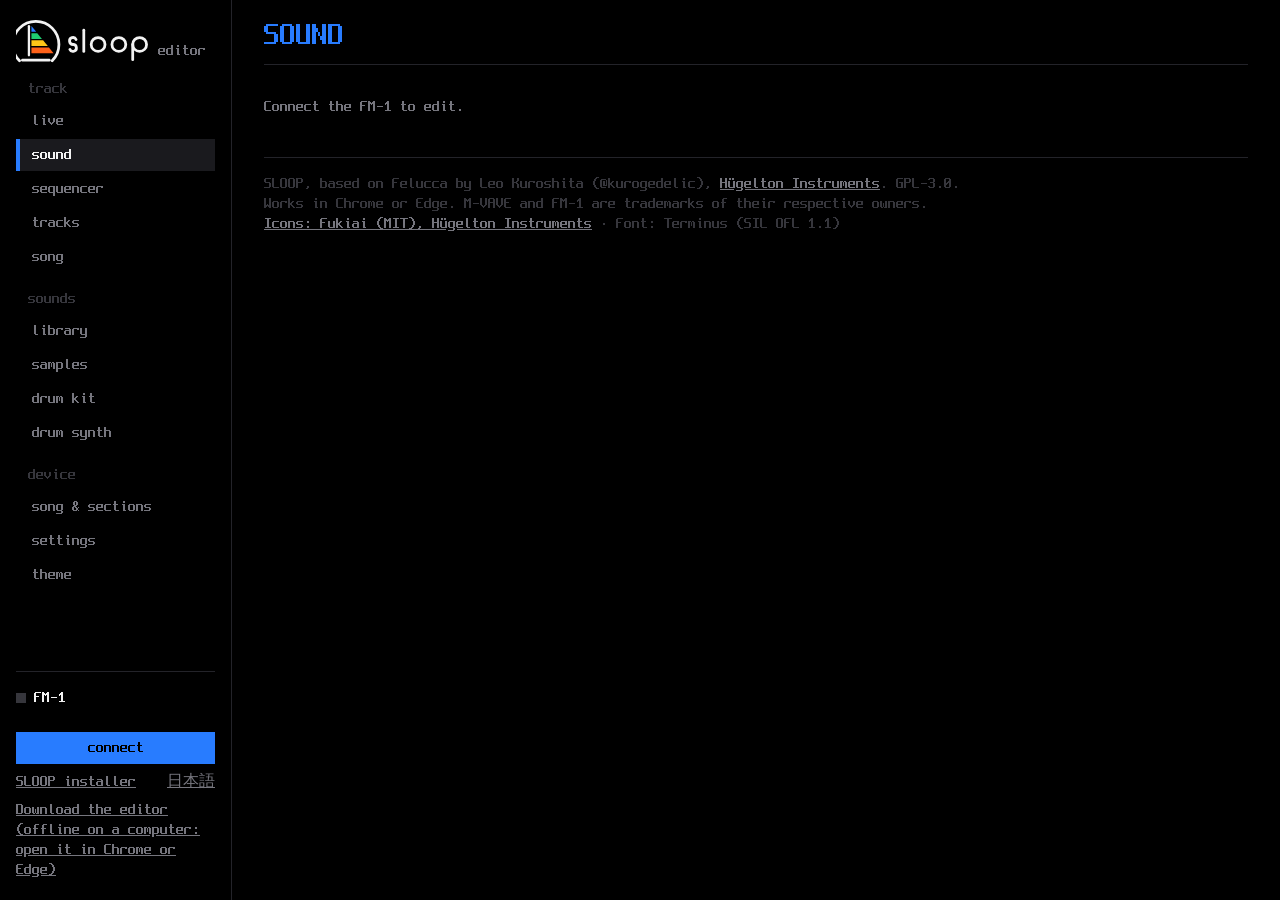
==== commit 8b7fccc4: "feat(theme): draw the panel in Spleen The screen still spoke in Terminus: a console face, and a larg" ====
--- a/web/editor.html
+++ b/web/editor.html
@@ -14,7 +14,7 @@
      Terminus pixel font (tools/gen_webfont.py, inlined: the editor also runs from file://), 16 px and 32 px only
      so every pixel stays sharp. The accent (--trk) is the selected track's colour, as the curves on the device.
      Fukiai: Hügelton Instruments' icon font (MIT, FUKIAI-LICENSE.txt); icons stay hidden until it has loaded. */
-  @font-face { font-family: "SLOOP Terminus"; src: /*SLOOP-FONT*/url([data-uri])/*SLOOP-FONT*/ format("truetype"); font-display: block; }
+  @font-face { font-family: "SLOOP Terminus"; src: /*SLOOP-FONT*/url([data-uri])/*SLOOP-FONT*/ format("truetype"); font-display: block; }
   @font-face { font-family: "Fukiai"; src: url("fukiai.ttf") format("truetype"); font-display: block; unicode-range: U+EA00-EB09; }
   :root {
     --bg: #000; --s1: #0b0b0e; --s2: #1a1a1e; --s3: #36363c; --line: #232329; --dim: #76767e; --fg2: #c4c4cc; --fg: #f2f2f2;
@@ -4411,13 +4411,16 @@
 const THEME = {
   ID: 11, SIZE: 40, MAGIC: 0x324D4854, MAGIC1: 0x314D4854, PREFIX: "SLOOP-THEME-1:",
   WHITE: [255, 255, 255], BLACK: [0, 0, 0],
-  /* the FM-1's own palettes (gfx.c PALETTES) and the tracks' colours (TE_COL_DEF), as RGB 0..255 */
+  /* The FM-1's palettes (gfx.c PALETTES) and default tracks (TE_COL_DEF), as RGB 0..255. GUBHU's optional
+     third/fourth/fifth fields are its Ink background, Maize accent and token-derived tracks (felucca_theme.h). */
   BUILTIN: [
     ["GREEN", [[0, 40, 12], [0, 84, 30], [16, 140, 54], [56, 200, 92], [120, 255, 146]]],
     ["AMBER", [[60, 26, 0], [110, 50, 0], [170, 82, 0], [225, 120, 8], [255, 166, 40]]],
     ["CYAN", [[0, 30, 50], [0, 62, 96], [16, 112, 160], [56, 172, 222], [140, 222, 255]]],
     ["RED", [[52, 8, 8], [100, 18, 14], [170, 36, 26], [226, 64, 48], [255, 112, 92]]],
-    ["MONO", [[40, 40, 40], [80, 80, 80], [130, 130, 130], [186, 186, 186], [226, 226, 226]]]],
+    ["MONO", [[40, 40, 40], [80, 80, 80], [130, 130, 130], [186, 186, 186], [226, 226, 226]]],
+    ["GUBHU", [[115, 91, 121], [156, 84, 245], [199, 181, 206], [255, 210, 52], [248, 239, 227]],
+      [11, 3, 22], [255, 210, 52], [[156, 84, 245], [37, 197, 196], [255, 210, 52], [222, 69, 156]]]],
   TRACKS: [[40, 124, 255], [30, 204, 112], [255, 198, 24], [255, 98, 26]],
   to565: ([r, g, b]) => ((r >> 3) << 11) | ((g >> 2) << 5) | (b >> 3),
   from565: (v) => [Math.round((((v >> 11) & 31) * 255) / 31), Math.round((((v >> 5) & 63) * 255) / 63), Math.round(((v & 31) * 255) / 31)],
@@ -4487,7 +4490,10 @@
     if (!m) return null;
     try { return THEME.decode(b64dec(m[1])); } catch (e) { return null; }
   },
-  builtin: (i) => ({ name: THEME.BUILTIN[i][0], c: THEME.BUILTIN[i][1].map((x) => x.slice()), trk: THEME.TRACKS.map((x) => x.slice()), bg: [0, 0, 0], hi: [255, 255, 255] }),
+  builtin(i) {
+    const p = THEME.BUILTIN[i], bg = p[2] || THEME.BLACK, hi = p[3] || THEME.WHITE, trk = p[4] || THEME.TRACKS;
+    return { name: p[0], c: p[1].map((x) => x.slice()), trk: trk.map((x) => x.slice()), bg: bg.slice(), hi: hi.slice() };
+  },
   /* five steps from one colour, as the FM-1's palettes go: dark to the colour, the last lighter toward white; on a light
      background (bg given) the other way: faint (light) to strong (dark) */
   ramp(rgb, bg) {
@@ -4860,7 +4866,7 @@
     dsBad: "FM-1 が受け付けませんでした", dsCopyAsk: "{k} を {x} のコピーにします。よろしいですか？", dsCopied: "コピーしました:",
     dsStop: "ソングを止めてから保存してください", dsFlash: "フラッシュに書けませんでした", dsSaved: "FM-1 に保存しました",
     tabTheme: "テーマ", thTitle: "テーマ",
-    thHelp: "FM-1 の画面の色を自分で作れます。画面の 5 段階の色（薄い順）、背景、アクセント、4 つのトラックの色を選び、左のプレビューで確認して「FM-1 に送る」。変えるたびに送り直せます。FM-1 では MENU → COLOR の MONO の次に、つけた名前で出ます。白い背景なら「明 ↔ 暗」。",
+    thHelp: "FM-1 の画面の色を自分で作れます。画面の 5 段階の色（薄い順）、背景、アクセント、4 つのトラックの色を選び、左のプレビューで確認して「FM-1 に送る」。変えるたびに送り直せます。FM-1 では MENU → COLOR の組み込みパレット（最後は GUBHU）の次に、つけた名前で出ます。白い背景なら「明 ↔ 暗」。",
     thStart: "もとにする", thScreen: "画面（薄い → 濃い）", thTracks: "トラックの色",
     thAcc: "アクセント", thAccHelp: "触っているもの、カーソル、再生位置", thInvert: "明 ↔ 暗", thFix: "読めるように直す",
     thDarkAcc: "アクセントが背景と近すぎます。FM-1 が受け付けません（メニューのカーソルが見えなくなるため）。",
@@ -5197,7 +5203,7 @@
     dsBad: "The FM-1 refused it", dsCopyAsk: "Make {k} a copy of {x}?", dsCopied: "Copied:",
     dsStop: "Stop the song first, then store", dsFlash: "Could not write the flash", dsSaved: "Stored on the FM-1",
     tabTheme: "Theme", thTitle: "Theme",
-    thHelp: "Make the FM-1's screen your own: pick the screen's five colours (faintest first), the background, the accent and the four tracks' colours, check them in the preview, then Send to the FM-1 (again after every change). On the FM-1 it comes after MONO in MENU → COLOR, under the name you gave it. For a white background: Light ↔ dark.",
+    thHelp: "Make the FM-1's screen your own: pick the screen's five colours (faintest first), the background, the accent and the four tracks' colours, check them in the preview, then Send to the FM-1 (again after every change). On the FM-1 it comes after the built-in palettes (after GUBHU) in MENU → COLOR, under the name you gave it. For a white background: Light ↔ dark.",
     thStart: "Start from", thScreen: "Screen (faint → strong)", thTracks: "Track colours",
     thAcc: "Accent", thAccHelp: "what you touch, the cursor, the play head", thInvert: "Light ↔ dark", thFix: "Make it readable",
     thDarkAcc: "The accent is too close to the background: the FM-1 would refuse it (the menu's cursor must stay visible).",
@@ -7053,11 +7059,12 @@
   const v = $("thfrom").value;
   if (v === "") return;
   const name = TH.t.name, bg = TH.t.bg, hi = THEME.hiOf(TH.t);
+  const wholeTheme = THEME.BUILTIN[+v].length > 2;       /* GUBHU includes its background/accent; old palettes do not */
   TH.t = THEME.builtin(+v);
   TH.t.name = name;
-  TH.t.bg = bg || [0, 0, 0];                           /* (a palette: the screen's five; the background and accent stay;
+  if (!wholeTheme) TH.t.bg = bg || [0, 0, 0];            /* (a palette: the screen's five; the background and accent stay;
                                                           on a light background the palette the other way round) */
-  TH.t.hi = hi;
+  if (!wholeTheme) TH.t.hi = hi;
   if (THEME.light(TH.t.bg)) TH.t.c.reverse();
   TH.from = v;
   renderTheme();
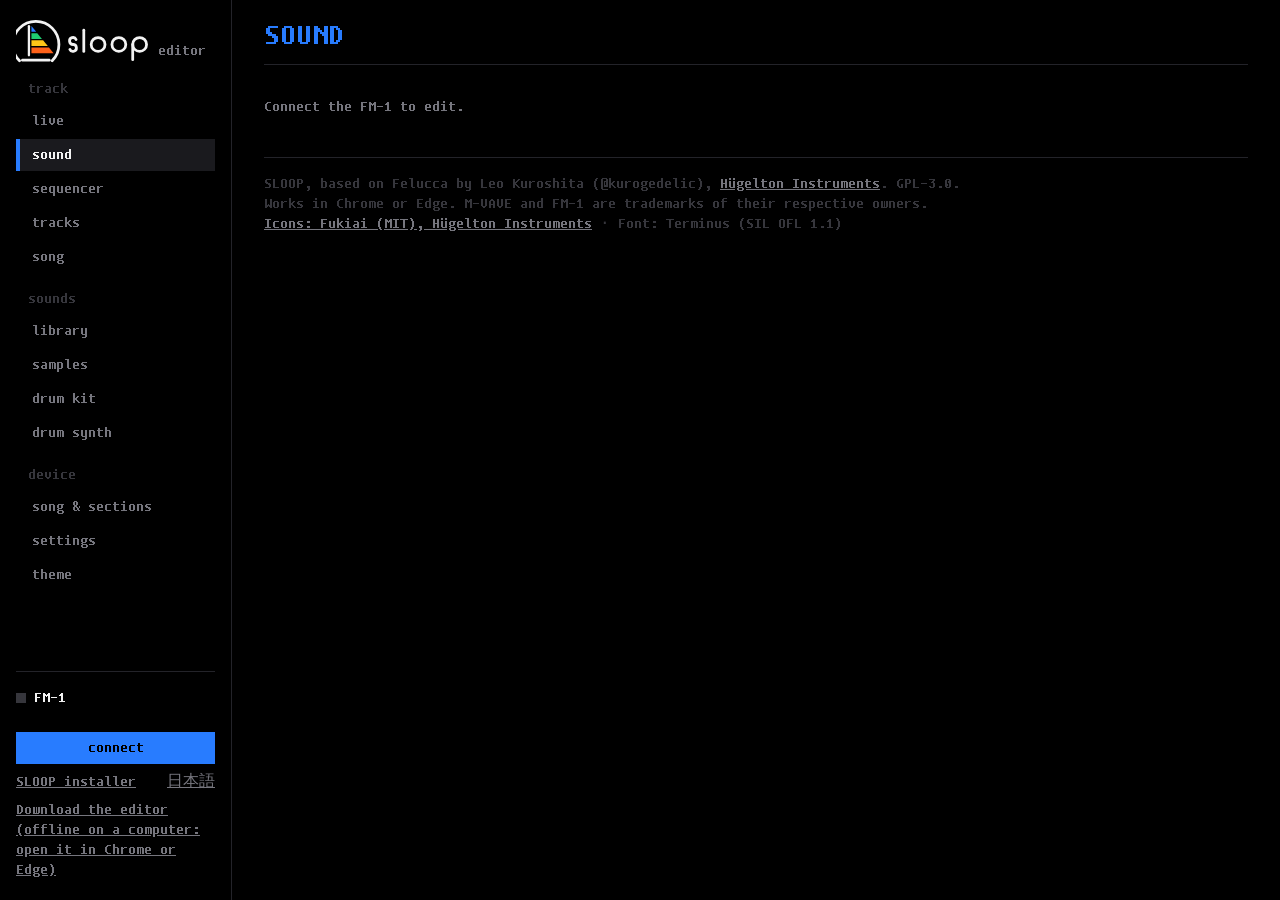
==== commit 2c205647: "feat(theme): set the panel in Tamzen Spleen answered the two things that were wrong with Terminus, b" ====
--- a/web/editor.html
+++ b/web/editor.html
@@ -14,7 +14,7 @@
      Terminus pixel font (tools/gen_webfont.py, inlined: the editor also runs from file://), 16 px and 32 px only
      so every pixel stays sharp. The accent (--trk) is the selected track's colour, as the curves on the device.
      Fukiai: Hügelton Instruments' icon font (MIT, FUKIAI-LICENSE.txt); icons stay hidden until it has loaded. */
-  @font-face { font-family: "SLOOP Terminus"; src: /*SLOOP-FONT*/url([data-uri])/*SLOOP-FONT*/ format("truetype"); font-display: block; }
+  @font-face { font-family: "SLOOP Terminus"; src: /*SLOOP-FONT*/url([data-uri])/*SLOOP-FONT*/ format("truetype"); font-display: block; }
   @font-face { font-family: "Fukiai"; src: url("fukiai.ttf") format("truetype"); font-display: block; unicode-range: U+EA00-EB09; }
   :root {
     --bg: #000; --s1: #0b0b0e; --s2: #1a1a1e; --s3: #36363c; --line: #232329; --dim: #76767e; --fg2: #c4c4cc; --fg: #f2f2f2;
